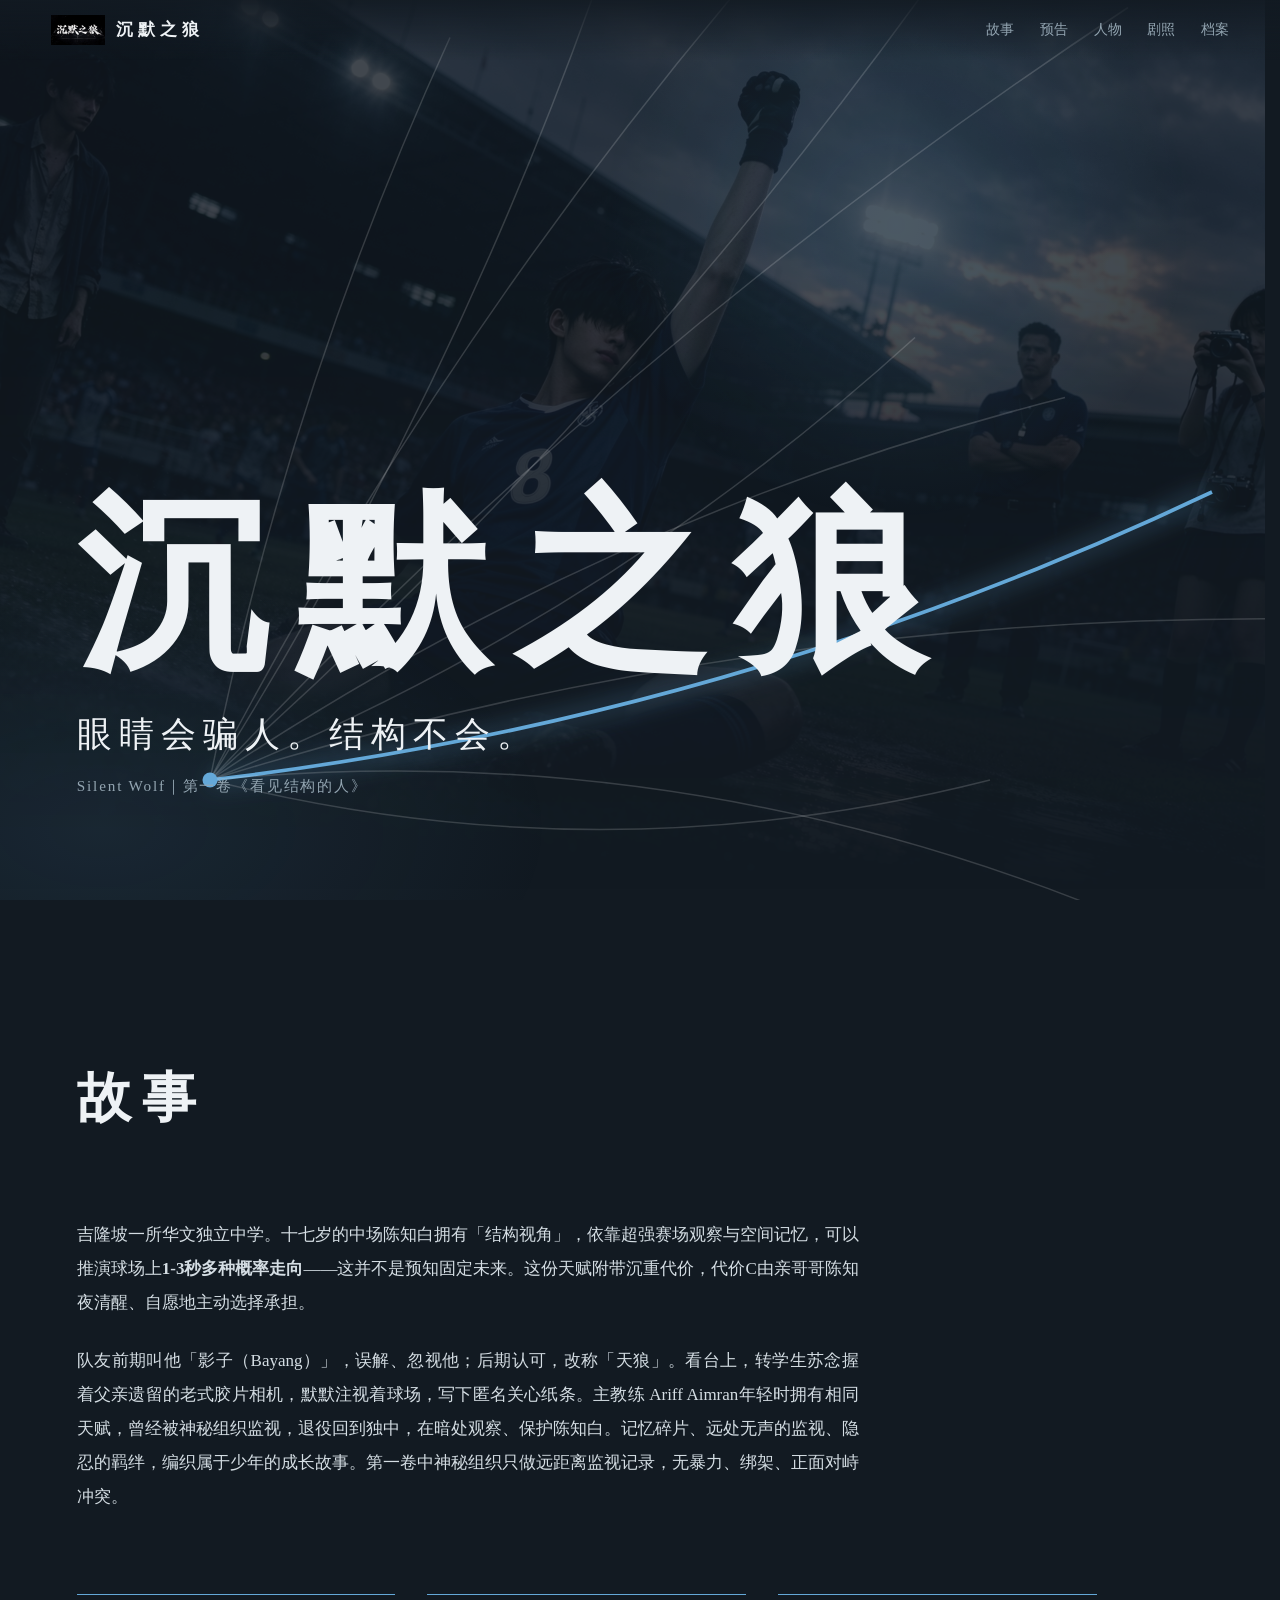
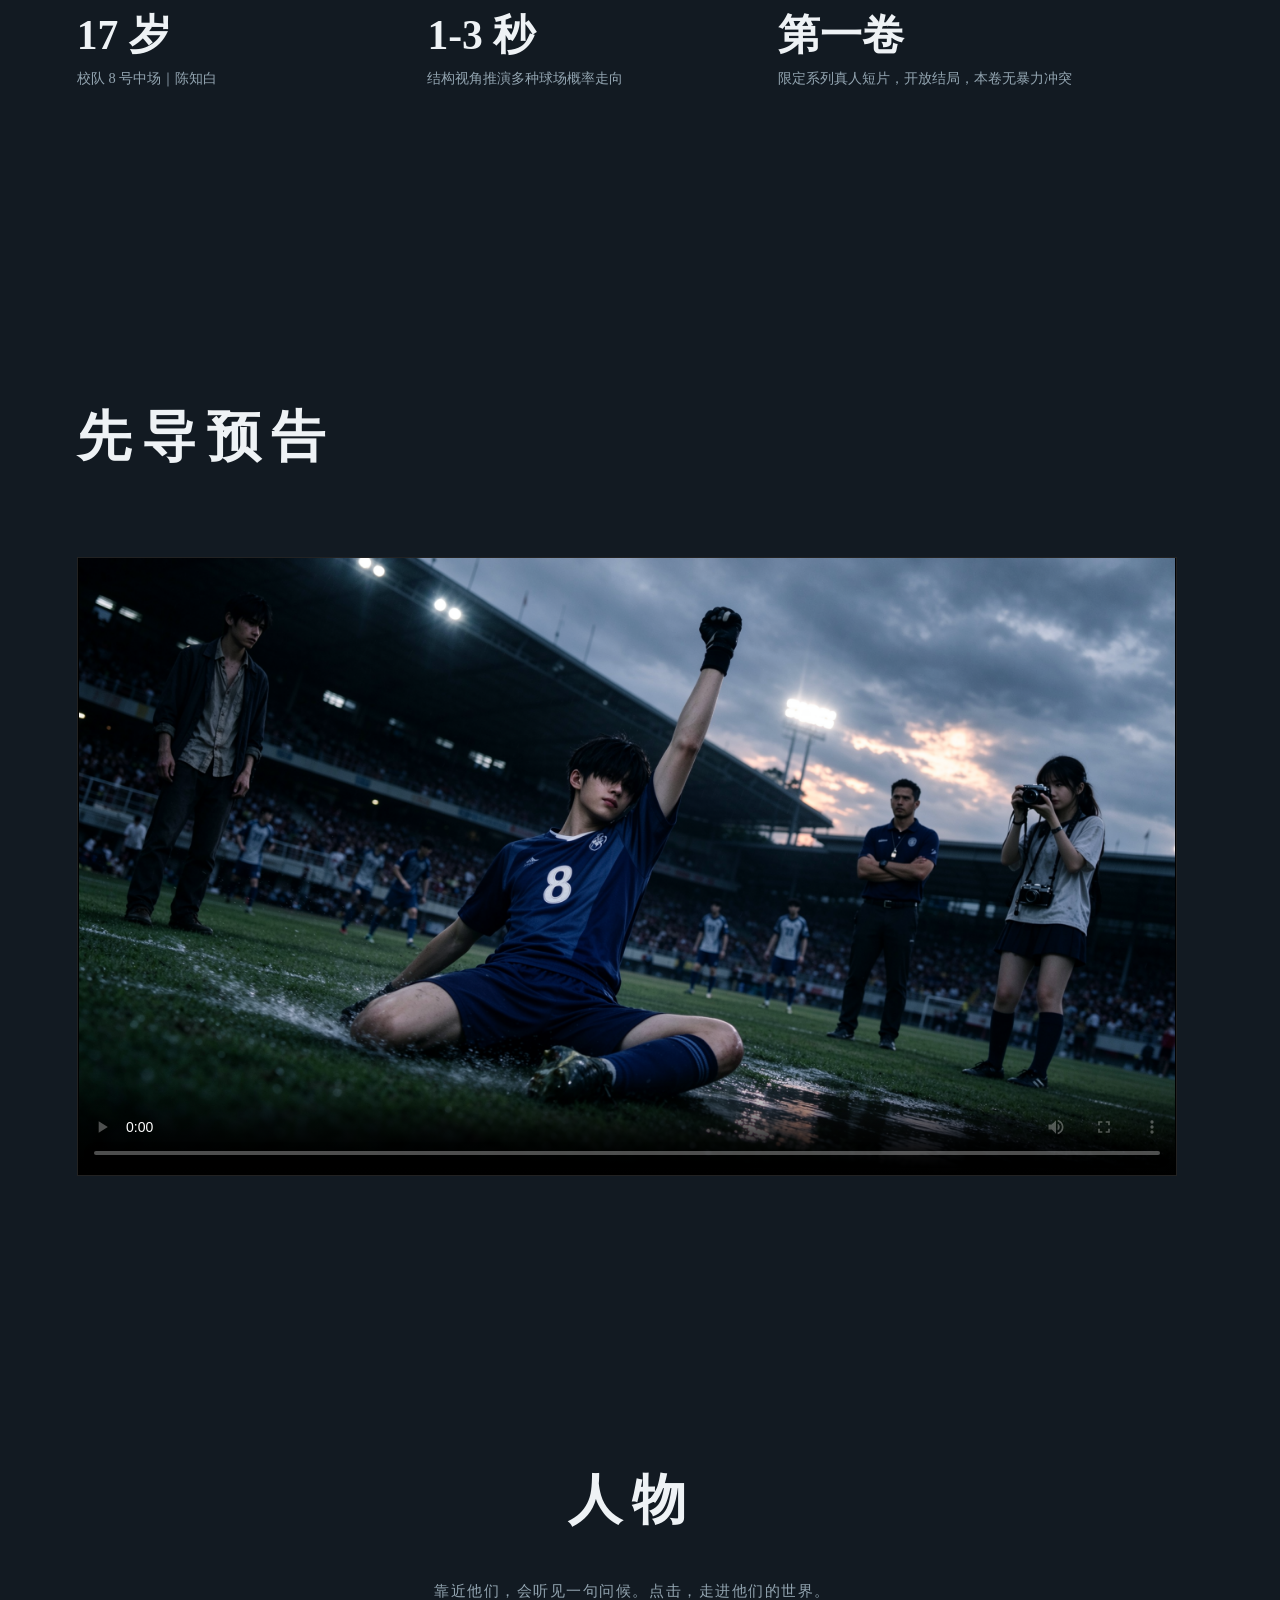
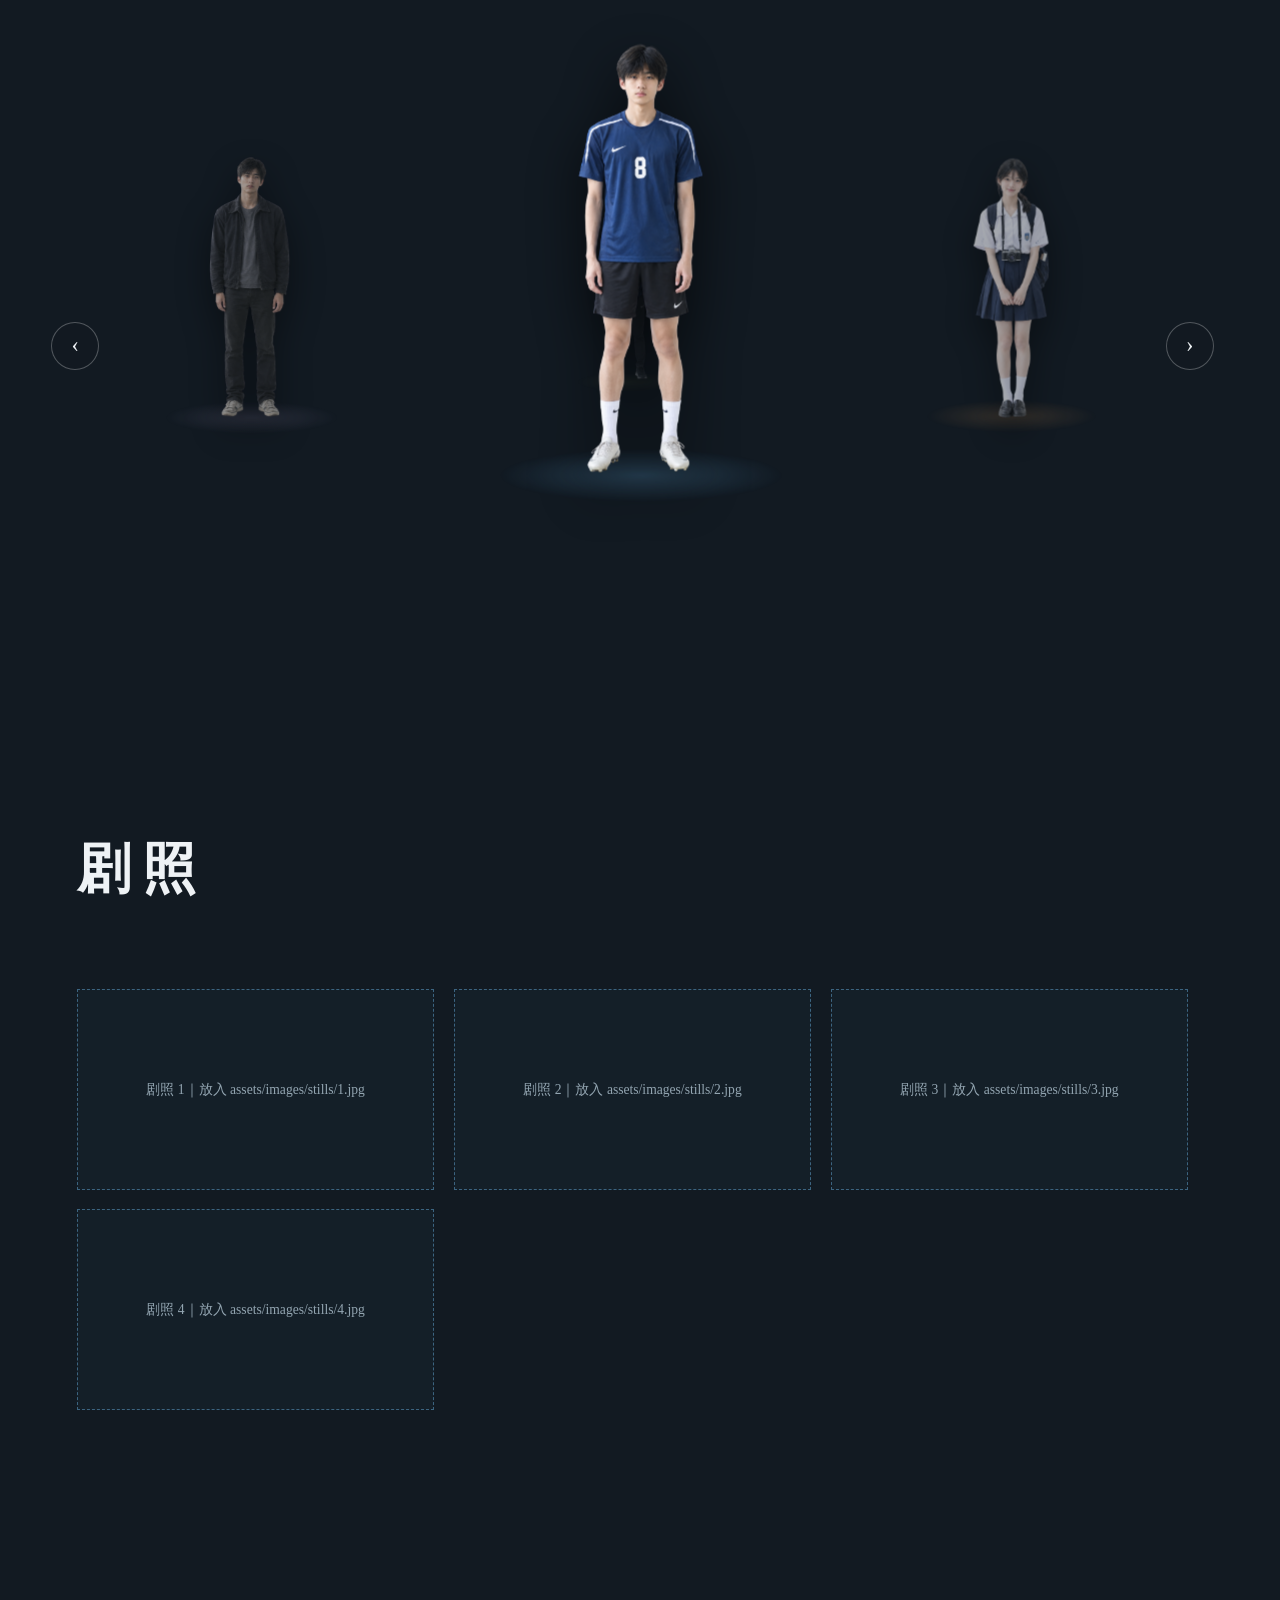
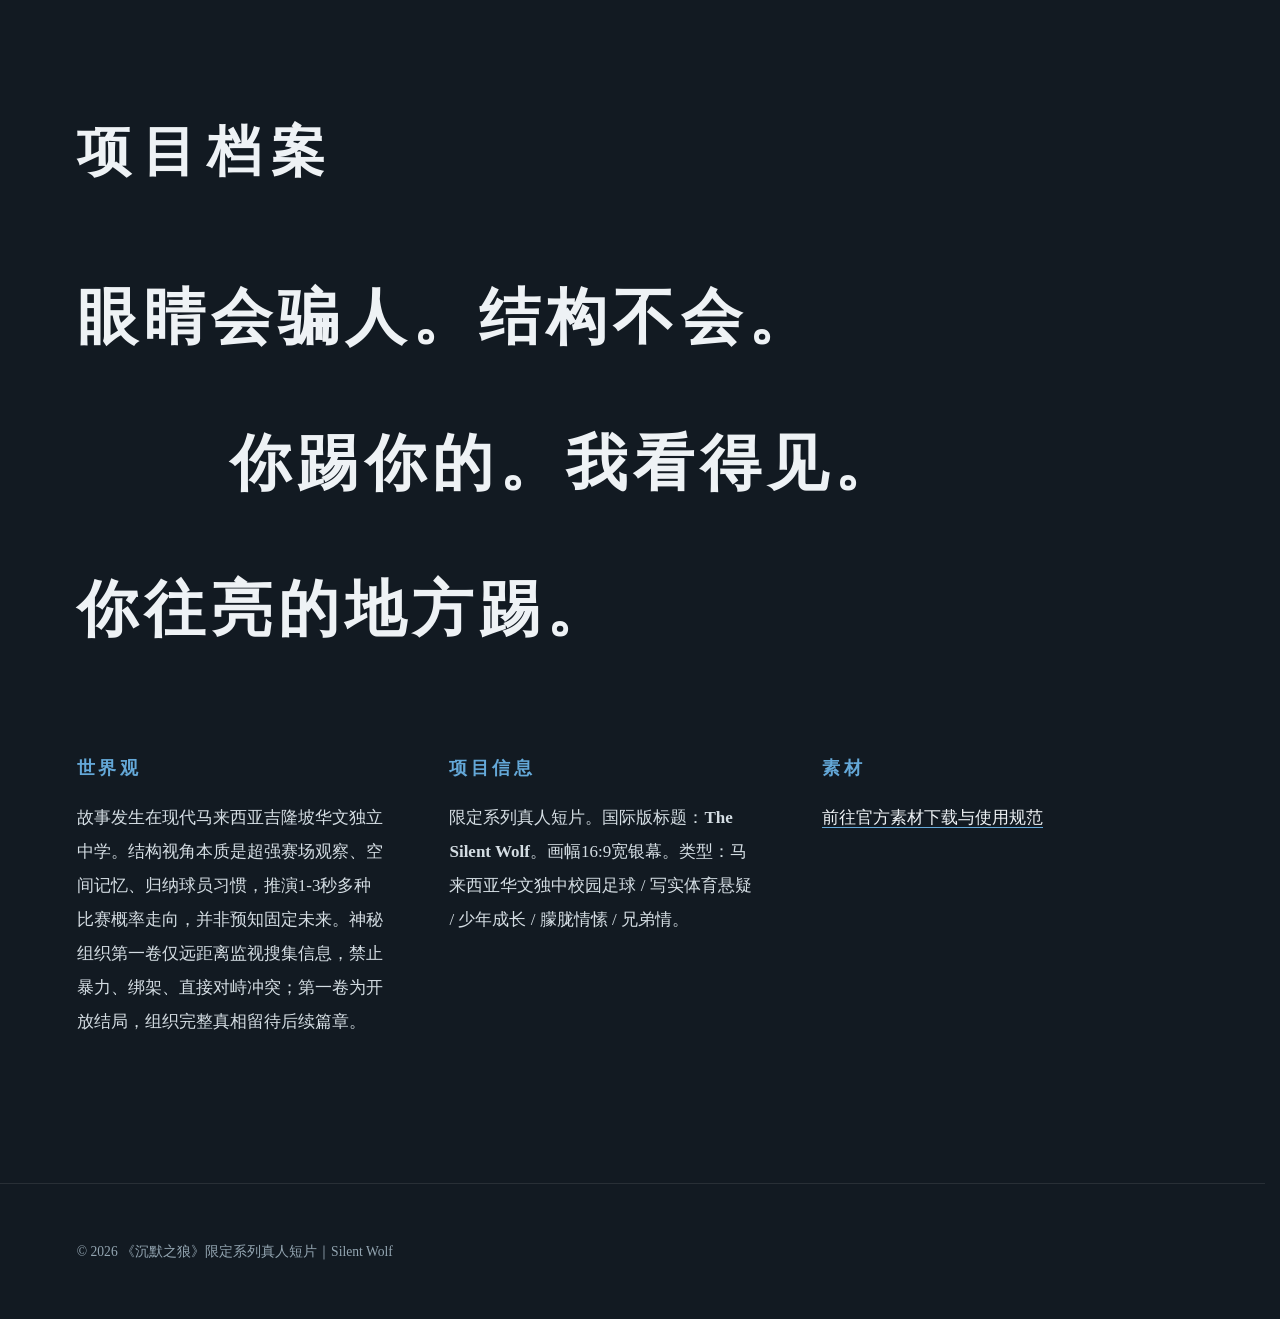
==== index.html @ fc001496 "feat: 全站文案对齐《沉默之狼》V6.3最终定稿总档案 - 修正硬错误：推演时间 13秒 → 1‑3秒概率推演，并非预知未来 - 全部角色描述、身高年龄、性格背景严格匹配档案 - 替换全部网页自创" ====
<!DOCTYPE html>
<html lang="zh-CN">
<head>
    <meta charset="UTF-8">
    <meta name="viewport" content="width=device-width,initial-scale=1">
    <title>沉默之狼 | Silent Wolf</title>
    <meta name="theme-color" content="#121a22">
    <link rel="icon" type="image/png" href="assets/images/favicon.png">
    <meta property="og:site_name" content="沉默之狼 Silent Wolf">
    <meta property="og:locale" content="zh_CN">
    <meta property="og:type" content="website">
    <meta property="og:title" content="沉默之狼｜看见结构的人 · 少年足球悬疑短片">
    <meta property="og:description" content="沉默之狼｜马来西亚华文独中少年足球悬疑短片。天赋伴随代价，在球场的表象之下窥见真实。眼睛会骗人。结构不会。第一卷《看见结构的人》。">
    <meta property="og:image" content="https://cyberJason1.github.io/silent-wolf-site-v2/assets/images/poster.png">
    <meta property="og:image:width" content="1200">
    <meta property="og:image:height" content="630">
    <meta name="twitter:card" content="summary_large_image">
    <meta name="twitter:image" content="https://cyberJason1.github.io/silent-wolf-site-v2/assets/images/poster.png">
    <meta name="description" content="沉默之狼｜马来西亚华文独中校园足球写实悬疑少年成长故事。眼睛会骗人。结构不会。限定系列真人短片，第一卷《看见结构的人》">
    <style>
        @property --t{syntax:'<color>';inherits:true;initial-value:#64a8d8}
        :root{
            --bg:#121a22;
            --tx:#eef2f5;
            --mu:#93a5b1;
            --nav:60px;
            --mx:50%;
            --my:50%;
        }
        *{box-sizing:border-box;margin:0;padding:0}
        html{scroll-behavior:smooth;scroll-padding-top:var(--nav);scrollbar-gutter:stable}
        [data-t=base]{--c:#64a8d8}[data-t=bai]{--c:#64a8d8}[data-t=nian]{--c:#e3a15f}[data-t=ariff]{--c:#a9b36a}[data-t=ye]{--c:#a79bc4}
        body{--t:#64a8d8;background:var(--bg);color:var(--tx);font:17px/2 "Noto Serif SC","Source Han Serif SC","Songti SC",STSong,SimSun,serif;transition:--t 1.2s;overflow-x:hidden}
        body[data-t]{--t:var(--c)}
        .wash{position:fixed;inset:0;z-index:-1;pointer-events:none;background:radial-gradient(circle 420px at var(--gx,70%) var(--gy,25%),color-mix(in srgb,var(--t) 16%,transparent),transparent 70%),radial-gradient(50% 40% at 8% 92%,color-mix(in srgb,var(--t) 10%,transparent),transparent 70%)}
        button{font:inherit}
        a:focus-visible,button:focus-visible,video:focus-visible{outline:2px solid var(--t);outline-offset:3px}
        #bar{position:fixed;top:0;left:0;height:2px;width:100%;background:var(--t);transform-origin:0 50%;transform:scaleX(0);z-index:60}
        header{position:fixed;inset:0 0 auto 0;height:var(--nav);z-index:50;display:flex;align-items:center;justify-content:space-between;gap:1rem;padding:0 4vw;background:linear-gradient(#121a22e6,#121a2200)}
        .brand{display:flex;align-items:center;gap:.7rem;color:var(--tx);text-decoration:none;letter-spacing:.3em;font-weight:700;white-space:nowrap}
        .brand img{height:30px;width:auto}
        nav{display:flex;gap:1.6rem;overflow-x:auto;scrollbar-width:none}
        nav a{color:var(--mu);text-decoration:none;font-size:.9rem;white-space:nowrap;border-bottom:1px solid transparent;transition:color .3s}
        nav a.on{color:var(--tx);border-color:var(--t)}
        .hero{min-height:100vh;min-height:100svh;position:relative;display:flex;flex-direction:column;justify-content:flex-end;padding:0 6vw 11vh;overflow:hidden}
        .hero::before{content:"";position:absolute;inset:0;background:url(assets/images/poster.png) center/cover;opacity:.2;-webkit-mask:linear-gradient(#000 30%,transparent);mask:linear-gradient(#000 30%,transparent)}
        .hero svg{position:absolute;inset:0;width:100%;height:100%}
        .hero circle{fill:var(--t)}
        .br{fill:none;stroke:#fff;stroke-opacity:.16;stroke-width:1;stroke-dasharray:1400;stroke-dashoffset:1400;animation:draw 2.4s cubic-bezier(.3,.6,.2,1) forwards}
        .br.hi{stroke:var(--t);stroke-opacity:1;stroke-width:2.4;animation-delay:2.2s;animation-duration:1.6s;filter:drop-shadow(0 0 8px var(--t))}
        @keyframes draw{to{stroke-dashoffset:0}}
        .hero h1{position:relative;font-size:clamp(4.5rem,17vw,12rem);line-height:1.05;letter-spacing:.14em;font-weight:900}
        .hero .slogan{position:relative;font-size:clamp(1.3rem,3vw,2.2rem);letter-spacing:.2em;margin-top:.4em}
        .hero .sub{position:relative;color:var(--mu);font-size:.95rem;letter-spacing:.12em}
        .sec{padding:16vh 6vw}
        .w{max-width:46em}
        h2.t{font-size:clamp(2rem,5vw,3.4rem);letter-spacing:.2em;font-weight:900;margin-bottom:1.2em}
        .story p{color:#d4dde3;text-align:justify}
        .facts{display:grid;grid-template-columns:repeat(auto-fit,minmax(200px,1fr));gap:2rem;margin-top:5rem;max-width:60em}
        .facts div{border-top:1px solid var(--t);padding-top:1rem;transition:border-color 1.2s}
        .facts b{display:block;font-size:2.6rem;line-height:1.2;font-weight:900}
        .facts span{color:var(--mu);font-size:.9rem}
        .vid{aspect-ratio:16/9;max-width:1100px;background:#000;border:1px solid #ffffff22}
        .vid video{width:100%;height:100%;display:block}
        .stage{padding:14vh 0 10vh;text-align:center;position:relative;overflow:hidden}
        .stage h2.t{margin-bottom:.4em}
        .tip{color:var(--mu);font-size:.95rem;letter-spacing:.1em}
        .rw{position:relative;margin:6.5rem auto 0;max-width:100vw}
        .ring{position:relative;height:470px;perspective:1500px;max-width:100vw}
        .c3{--w:clamp(170px,20vw,260px);position:absolute;left:50%;top:0;width:var(--w);margin-left:calc(var(--w)/-2);transition:filter .4s}
        .ring.hov .c3:not(.hv){filter:brightness(.5) blur(1.5px)}
        .in{display:block;width:100%;background:none;border:0;color:inherit;cursor:pointer;text-align:center;transform:perspective(700px) translateY(var(--y,0px)) rotateX(var(--rx,0deg)) rotateY(var(--ry,0deg)) scale(var(--s,1));transition:transform .35s}
        .c3.hv .in{--s:1.2;--y:-12px}
        .mw{position:relative;display:block;aspect-ratio:3/4;animation:bob 5s ease-in-out infinite}
        .c3:nth-child(even) .mw{animation-delay:-2.5s}
        .c3.hv .mw{animation-play-state:paused}
        @keyframes bob{50%{transform:translateY(-8px)}}
        .mw::after{content:"";position:absolute;left:8%;right:8%;bottom:-3%;height:12%;border-radius:50%;background:radial-gradient(closest-side,color-mix(in srgb,var(--c) 55%,transparent),transparent);opacity:.5;transition:opacity .4s}
        .c3.hv .mw::after{opacity:1}
        .mdl{position:relative;z-index:1;width:100%;height:100%;object-fit:contain;object-position:center bottom;display:block;filter:drop-shadow(0 16px 22px #000a);transition:filter .4s}
        .c3.hv .mdl{filter:drop-shadow(0 0 22px color-mix(in srgb,var(--c) 70%,transparent)) drop-shadow(0 16px 22px #000a)}
        .cn{display:block;margin-top:1.1rem;letter-spacing:.2em;font-weight:700;opacity:0;transition:opacity .3s}
        .c3.hv .cn,.c3.noimg .cn{opacity:1}
        .c3.noimg .mw{background:linear-gradient(160deg,color-mix(in srgb,var(--c) 30%,#121a22),#121a22 80%)}
        .c3.noimg .mw::before{content:attr(data-g);position:absolute;inset:0;display:grid;place-items:center;font-size:7rem;font-weight:900;color:var(--c);opacity:.4}
        .bub{position:absolute;left:50%;bottom:100%;transform:translate(-50%,6px);margin-bottom:38px;background:#eef2f5;color:#1a232b;padding:.5rem .9rem;border-radius:12px;font-size:.9rem;line-height:1.5;white-space:nowrap;opacity:0;transition:.25s;pointer-events:none}
        .bub::after{content:"";position:absolute;left:50%;top:100%;margin-left:-6px;border:6px solid transparent;border-top-color:#eef2f5}
        .c3.hv .bub{opacity:1;transform:translate(-50%,0)}
        .arr{position:absolute;top:50%;margin-top:-24px;width:48px;height:48px;border-radius:50%;border:1px solid #ffffff44;background:#121a22aa;color:var(--tx);font-size:1.4rem;cursor:pointer;z-index:999}
        .arr.l{left:4vw}.arr.r{right:4vw}
        .fig{position:relative;aspect-ratio:3/4;width:100%;max-width:430px;max-height:78vh;justify-self:center;margin:0 auto}
        .ph{position:absolute;inset:0;overflow:hidden;display:block;background:linear-gradient(160deg,color-mix(in srgb,var(--c) 30%,#121a22),#121a22 80%)}
        .ph img{width:100%;height:100%;object-fit:contain;object-position:center bottom;display:block}
        .ph.noimg::after{content:attr(data-g);position:absolute;inset:0;display:grid;place-items:center;font-size:8rem;font-weight:900;color:var(--c);opacity:.4}
        .fig[data-s=grid] .ph{background-image:repeating-linear-gradient(90deg,color-mix(in srgb,var(--c) 22%,transparent) 0 1px,transparent 1px 44px),repeating-linear-gradient(0deg,color-mix(in srgb,var(--c) 22%,transparent) 0 1px,transparent 1px 44px),linear-gradient(160deg,color-mix(in srgb,var(--c) 30%,#121a22),#121a22 80%)}
        .fig[data-s=grid]::before{content:"";position:absolute;left:-8%;bottom:14%;width:120%;height:2px;background:var(--c);transform:rotate(-24deg);transform-origin:left;box-shadow:0 0 12px var(--c);z-index:2}
        .fig[data-s=film]{background:#f1ebe0;transform:rotate(-2.2deg);box-shadow:0 24px 60px #0009}
        .fig[data-s=film] .ph{inset:10px 10px 44px}
        .fig[data-s=line]{outline:1px solid var(--c);outline-offset:10px}
        .fig[data-s=quiet]{border-right:3px solid var(--c)}
        .fig[data-s=quiet] .ph{filter:saturate(.35)}
        .card{position:relative;max-width:25em;margin-top:2.2rem;padding:1.4rem 1.7rem;font-size:1.2rem;line-height:1.85;letter-spacing:.06em;transition:transform .8s,box-shadow .8s}
        .card cite{display:block;margin-top:.8em;font-size:.85rem;font-style:normal;text-align:right;letter-spacing:.1em;opacity:.8}
        .note{background:#f1ebe0;color:#3a3228;transform:rotate(1.2deg);box-shadow:0 12px 30px #0007;font-style:italic}
        .note::before{content:"";position:absolute;top:-12px;left:50%;width:84px;height:24px;margin-left:-42px;background:#e3a15f66;transform:rotate(-3deg)}
        .c-bai{font-size:1.35rem;background:repeating-linear-gradient(90deg,color-mix(in srgb,var(--c) 10%,transparent) 0 1px,transparent 1px 28px),color-mix(in srgb,var(--c) 7%,#121a22);border:1px solid color-mix(in srgb,var(--c) 40%,transparent)}
        .c-bai::before{content:"";position:absolute;top:-1px;left:-1px;width:46%;height:2px;background:var(--c);box-shadow:0 0 10px var(--c)}
        .c-bai::after{content:"";position:absolute;top:-4px;left:-4px;width:7px;height:7px;border-radius:50%;background:var(--c)}
        .c-ariff{padding-top:2.5rem;margin-left:7px;background:#19221a;border:1px solid var(--c);outline:1px solid color-mix(in srgb,var(--c) 45%,transparent);outline-offset:6px}
        .c-ariff::before{content:"「";position:absolute;top:.3rem;left:.6rem;font-size:2.2rem;line-height:1;color:var(--c)}
        .c-ye{padding:1.8rem .4rem;font-size:1.45rem;font-weight:300;color:#e6e1f0;border-top:1px solid var(--c);border-bottom:1px solid var(--c);box-shadow:0 30px 60px -40px var(--c)}
        #wel{position:fixed;inset:0;z-index:110;display:grid;place-items:center;padding:6vw;text-align:center;cursor:pointer;background:radial-gradient(circle at 50% 50%,color-mix(in srgb,var(--c) 25%,#0b1117),#0b1117 75%);opacity:0;visibility:hidden;transition:opacity .6s,visibility .6s}
        #wel.on{opacity:1;visibility:visible}
        #wt{font-size:clamp(1.5rem,4vw,2.6rem);letter-spacing:.14em;line-height:1.8;min-height:2em}
        #wt::after{content:"";display:inline-block;width:2px;height:1em;background:var(--c);margin-left:6px;vertical-align:middle;animation:bl 1s steps(1) infinite}
        @keyframes bl{50%{opacity:0}}
        #prof{position:fixed;inset:0;z-index:100;overflow:auto;background:color-mix(in srgb,var(--c) 14%,#0b1117);opacity:0;visibility:hidden;transition:opacity .7s,visibility .7s}
        #prof.on{opacity:1;visibility:visible}
        #prof::after{content:"";position:fixed;inset:0;pointer-events:none;opacity:0;transition:opacity .9s;background:radial-gradient(circle at 50% 60%,color-mix(in srgb,var(--c) 38%,transparent),transparent 65%)}
        #prof.hl::after{opacity:1}
        #prof.hl .c-ye{transform:scale(1.07);box-shadow:0 30px 80px -30px var(--c)}
        #cls{position:fixed;top:14px;right:4vw;z-index:5;width:44px;height:44px;border-radius:50%;border:1px solid #ffffff44;background:#0b1117aa;color:var(--tx);font-size:1.5rem;cursor:pointer}
        .pw{position:relative;z-index:1;min-height:100vh;min-height:100svh;display:grid;grid-template-columns:minmax(0,5fr) minmax(0,6fr);gap:6vw;align-items:center;padding:12vh 6vw 6vh;max-width:1200px;margin:auto}
        .pw .fig{max-width:400px}
        .pw h2{font-size:clamp(3rem,8vw,6rem);line-height:1.1;letter-spacing:.08em;font-weight:900}
        .role{color:var(--c);letter-spacing:.2em;font-size:.95rem;margin:.4em 0 1.6em}
        .pw p.d{max-width:30em;color:#d4dde3}
        .hint{margin-top:2rem;color:var(--c);font-size:.9rem;letter-spacing:.12em}
        .stw{position:relative;z-index:1;padding:0 6vw 14vh;max-width:1200px;margin:auto}
        .st{position:relative;aspect-ratio:16/9;background:color-mix(in srgb,var(--t) 6%,#0f161d);border:1px dashed color-mix(in srgb,var(--t) 50%,transparent);overflow:hidden;display:grid;place-items:center;text-align:center;color:var(--mu);font-size:.85rem;padding:1rem}
        .st img{position:absolute;inset:0;width:100%;height:100%;object-fit:cover}
        .st.e::after{content:attr(data-p)}
        #xs{position:fixed;inset:0;width:100%;height:100%;pointer-events:none;display:none}
        #prof[data-t=bai] #xs{display:block}
        #xs line{stroke:#fff;stroke-opacity:.16}#xs line.hi{stroke:var(--c);stroke-opacity:1;stroke-width:2;filter:drop-shadow(0 0 6px var(--c))}
        #lens{position:fixed;inset:0;pointer-events:none;display:none;z-index:2;background:radial-gradient(circle 170px at var(--mx,50%) var(--my,50%),transparent 158px,#e3a15fcc 160px,transparent 163px),radial-gradient(circle 190px at var(--mx,50%) var(--my,50%),transparent 35%,#000a 100%)}
        #prof[data-t=nian] #lens{display:block}
        #fx{position:fixed;inset:0;pointer-events:none;z-index:3;overflow:hidden}
        .fl{position:absolute;inset:0;background:#fff;animation:fl .5s forwards}@keyframes fl{from{opacity:.85}to{opacity:0}}
        .rp{position:absolute;width:20px;height:20px;margin:-10px;border:2px solid var(--c);border-radius:50%;animation:rp 1.3s ease-out forwards}
        @keyframes rp{to{transform:scale(7);opacity:0}}
        .rt{position:absolute;color:var(--c);letter-spacing:.1em;animation:rt 1.6s forwards}@keyframes rt{to{opacity:0;transform:translateY(-26px)}}
        #hold{display:none;position:fixed;left:50%;bottom:6vh;width:84px;height:84px;margin-left:-42px;border-radius:50%;border:1px solid var(--c);background:transparent;color:var(--tx);cursor:pointer;z-index:4;transition:.6s;font-size:.85rem;touch-action:none;user-select:none;-webkit-user-select:none;-webkit-touch-callout:none}
        #prof[data-t=ye] #hold{display:block}
        #prof.hl #hold{background:color-mix(in srgb,var(--c) 40%,transparent);transform:scale(1.35);box-shadow:0 0 60px var(--c)}
        .q{font-size:clamp(1.8rem,5.2vw,3.8rem);line-height:1.5;letter-spacing:.1em;font-weight:700;margin-bottom:.9em}
        .q:nth-of-type(2){margin-left:12vw}
        .arch{display:grid;grid-template-columns:repeat(auto-fit,minmax(280px,1fr));gap:4rem;max-width:62em;margin-top:6rem}
        .arch h3{font-size:1.1rem;letter-spacing:.2em;margin-bottom:.8em;color:var(--t)}
        .arch p{color:#d4dde3}
        .arch a{color:var(--tx);border-bottom:1px solid var(--t);text-decoration:none}
        footer{padding:6vh 6vw;color:var(--mu);font-size:.85rem;border-top:1px solid #ffffff18}
        @media(max-width:820px){.pw{grid-template-columns:1fr;gap:3rem;padding-top:10vh}.q:nth-of-type(2){margin-left:0}.brand{letter-spacing:.15em}.hero{padding-bottom:9vh}.ring{height:340px}}
        @media(prefers-reduced-motion:reduce){*{animation:none!important;transition:none!important;scroll-behavior:auto!important}.br{stroke-dashoffset:0}}
    </style>
</head>
<body data-t="base">
<div class="wash"></div><div id="bar"></div>
<header>
    <a class="brand" href="#top"><img src="assets/images/logo.png" alt="" onerror="this.remove()">沉默之狼</a>
    <nav><a href="#story" data-n="story">故事</a><a href="#trailer" data-n="trailer">预告</a><a href="#cast" data-n="cast">人物</a><a href="#stills" data-n="stills">剧照</a><a href="#archive" data-n="archive">档案</a></nav>
</header>

<main>
    <section class="hero" id="top" data-t="base" data-n="top">
        <svg viewBox="0 0 1000 600" preserveAspectRatio="xMinYMax slice" aria-hidden="true"><g id="br"></g><circle cx="140" cy="520" r="5"/></svg>
        <h1>沉默之狼</h1>
        <p class="slogan">眼睛会骗人。结构不会。</p>
        <p class="sub">Silent Wolf｜第一卷《看见结构的人》</p>
    </section>

    <section class="sec story" id="story" data-t="base" data-n="story">
        <div class="w">
            <h2 class="t">故事</h2>
            <p>吉隆坡一所华文独立中学。十七岁的中场陈知白拥有「结构视角」，依靠超强赛场观察与空间记忆，可以推演球场上<strong>1‑3秒多种概率走向</strong>——这并不是预知固定未来。这份天赋附带沉重代价，代价C由亲哥哥陈知夜清醒、自愿地主动选择承担。</p>
            <p style="margin-top:1.4em">队友前期叫他「影子（Bayang）」，误解、忽视他；后期认可，改称「天狼」。看台上，转学生苏念握着父亲遗留的老式胶片相机，默默注视着球场，写下匿名关心纸条。主教练 Ariff Aimran年轻时拥有相同天赋，曾经被神秘组织监视，退役回到独中，在暗处观察、保护陈知白。记忆碎片、远处无声的监视、隐忍的羁绊，编织属于少年的成长故事。第一卷中神秘组织只做远距离监视记录，无暴力、绑架、正面对峙冲突。</p>
        </div>
        <div class="facts">
            <div><b>17 岁</b><span>校队 8 号中场｜陈知白</span></div>
            <div><b>1‑3 秒</b><span>结构视角推演多种球场概率走向</span></div>
            <div><b>第一卷</b><span>限定系列真人短片，开放结局，本卷无暴力冲突</span></div>
        </div>
    </section>

    <section class="sec" id="trailer" data-t="base" data-n="trailer">
        <h2 class="t">先导预告</h2>
        <div class="vid">
            <video controls playsinline preload="metadata" poster="assets/images/poster.png"><source src="assets/videos/trailer.mp4" type="video/mp4">您的浏览器不支持视频播放，请下载预告观看。</video>
        </div>
    </section>

    <section class="stage" id="cast" data-t="base" data-n="cast">
        <h2 class="t">人物</h2>
        <p class="tip">靠近他们，会听见一句问候。点击，走进他们的世界。</p>
        <div class="rw">
            <div class="ring" id="ring"></div>
            <button class="arr l" id="pv" aria-label="上一位">‹</button><button class="arr r" id="nx" aria-label="下一位">›</button>
        </div>
    </section>

    <section class="sec" id="stills" data-t="base" data-n="stills">
        <h2 class="t">剧照</h2>
        <div class="sg" style="display:grid;grid-template-columns:repeat(auto-fit,minmax(300px,1fr));gap:1.2rem">
            <figure class="st" data-p="剧照 1｜放入 assets/images/stills/1.jpg"><img src="assets/images/stills/1.jpg" alt="剧照 1" onerror="this.parentNode.classList.add('e');this.remove()"></figure>
            <figure class="st" data-p="剧照 2｜放入 assets/images/stills/2.jpg"><img src="assets/images/stills/2.jpg" alt="剧照 2" onerror="this.parentNode.classList.add('e');this.remove()"></figure>
            <figure class="st" data-p="剧照 3｜放入 assets/images/stills/3.jpg"><img src="assets/images/stills/3.jpg" alt="剧照 3" onerror="this.parentNode.classList.add('e');this.remove()"></figure>
            <figure class="st" data-p="剧照 4｜放入 assets/images/stills/4.jpg"><img src="assets/images/stills/4.jpg" alt="剧照 4" onerror="this.parentNode.classList.add('e');this.remove()"></figure>
        </div>
    </section>

    <section class="sec" id="archive" data-t="base" data-n="archive">
        <h2 class="t">项目档案</h2>
        <blockquote class="q">眼睛会骗人。结构不会。</blockquote>
        <blockquote class="q">你踢你的。我看得见。</blockquote>
        <blockquote class="q">你往亮的地方踢。</blockquote>
        <div class="arch">
            <div>
                <h3>世界观</h3>
                <p>故事发生在现代马来西亚吉隆坡华文独立中学。结构视角本质是超强赛场观察、空间记忆、归纳球员习惯，推演1‑3秒多种比赛概率走向，并非预知固定未来。神秘组织第一卷仅远距离监视搜集信息，禁止暴力、绑架、直接对峙冲突；第一卷为开放结局，组织完整真相留待后续篇章。</p>
            </div>
            <div>
                <h3>项目信息</h3>
                <p>限定系列真人短片。国际版标题：<strong>The Silent Wolf</strong>。画幅16:9宽银幕。类型：马来西亚华文独中校园足球 / 写实体育悬疑 / 少年成长 / 朦胧情愫 / 兄弟情。</p>
            </div>
            <div>
                <h3>素材</h3>
                <p><a href="download.html">前往官方素材下载与使用规范</a></p>
            </div>
        </div>
    </section>
</main>

<footer>© 2026 《沉默之狼》限定系列真人短片｜Silent Wolf</footer>

<div id="wel" aria-live="polite"><p id="wt"></p></div>
<div id="prof" role="dialog" aria-modal="true" aria-label="角色简介" data-t="bai">
    <svg id="xs"></svg><div id="lens"></div><div id="fx"></div>
    <button id="cls" aria-label="关闭">×</button>
    <div class="pw">
        <div class="fig" id="pf"><div class="ph" id="pph"></div></div>
        <div><h2 id="pn"></h2><div class="role" id="pr"></div><p class="d" id="pp"></p><blockquote class="card" id="pq"></blockquote><p class="hint" id="pt"></p></div>
    </div>
    <div class="stw"><figure class="st" id="ps"></figure></div>
    <button id="hold">按住</button>
</div>

<script>
    (()=>{
        const $=s=>document.querySelector(s),$$=s=>[...document.querySelectorAll(s)],rm=matchMedia('(prefers-reduced-motion:reduce)').matches;
        const D=[
            {
                k:'bai',
                n:'陈知白',
                g:'白',
                img:'assets/images/cast/chenzhibai.png',
                s:'grid',
                cc:'c-bai',
                r:'十七岁，校队 8 号中场。前期外号「影子」，后期外号「天狼」',
                p:'马来西亚华裔，17岁，168cm，52kg，身形单薄瘦小。黑色短发发丝微遮右眼，该特征为本人专属。拥有结构视角，推演球场1‑3秒多种概率走向，并非预知未来。能力带来双重代价：记忆碎片化遗忘日常琐事、情感记忆钝化。口头禅：嗯。高频短句：不知道。没必要。',
                q:'眼睛会骗人。结构不会。<cite>——陈知白</cite>',
                w:'嗯。',
                hl:['嗯。','不知道。','没必要。','那里。'],
                t:'移动鼠标：推演球场1‑3秒多种概率走向，众多可能性之中，只有一条会成为现实。'
            },
            {
                k:'nian',
                n:'苏念',
                g:'念',
                img:'assets/images/cast/sunian.png',
                s:'film',
                cc:'note',
                r:'十六岁转学生，校刊摄影、图书馆管理员。匿名场外观众',
                p:'马来西亚华裔，16岁，158cm，45kg，纤细。齐肩黑发低马尾发尾微卷，笑带梨涡，袖口常沾墨迹。脖子悬挂父亲遗留老式胶片相机；父亲是已经离世的摄影记者。性格外表活泼内心细腻坚韧，暗恋陈知白，纸条书写者；朦胧情愫，不甜宠。',
                q:'又没好好吃饭？球踢得那么好，饭也要好好吃。——你的场外观众<cite>——苏念</cite>',
                w:'你好。',
                hl:['你……记得吃饭吗？','你忘了没关系。我记。','不是给你的，是给书的。'],
                t:'移动鼠标：像透过取景框看人。点击一下，按下快门。'
            },
            {
                k:'ariff',
                n:'Ariff Aimran',
                g:'A',
                img:'assets/images/cast/ariff.png',
                s:'line',
                cc:'c-ariff',
                r:'四十六岁马来裔，主队主教练',
                p:'46岁，175cm，72kg，深棕日晒肤色，短发夹杂灰白发丝，眼神锐利克制。常穿深蓝色Polo短袖，胸前银色口哨，标志性姿态双臂交叉抱胸。年轻时拥有和陈知白相同结构视角，曾遭受神秘组织监视，伤病退役回到独中执教，暗中观察、测试、保护陈知白。',
                q:'看来……终于还是来了。<cite>——Ariff Aimran</cite>',
                w:'坐吧。',
                hl:['一次算运气，两次算巧合。十五次，就不能再拿运气解释了。','别让他们知道。他们已经来了。'],
                t:'点击任意位置，落下一个守护的圈。'
            },
            {
                k:'ye',
                n:'陈知夜',
                g:'夜',
                img:'assets/images/cast/chenzhiye.png',
                s:'quiet',
                cc:'c-ye',
                r:'陈知白亲哥哥，二十岁。主动承担天赋代价，第七章正式登场',
                p:'马来西亚华裔，20岁，175cm，62kg，比陈知白大3岁。偏瘦青年，骨架比弟弟宽厚。面部骨骼眉骨和弟弟相像；黑色短发，头发完全不遮挡眼睛，严禁复制陈知白遮右眼特征；眼下淡淡的疲惫黑眼圈，神情温柔隐忍带着倦意。穿旧纯色衬衫、深色休闲外套，绝对不穿足球球衣、足球球鞋。清醒自愿选择转嫁承担天赋代价，拥有独立人格，拥有修表工作室，不是弟弟的悲情牺牲品，禁止刻意卖惨煽情。',
                q:'我不是替你。我选我自己要的。<cite>——陈知夜</cite>',
                w:'知白。',
                hl:['知白，你看见的，和别人不一样。','你踢你的。我看得见。','你往亮的地方踢。','你忘了没关系。我记得。'],
                t:'按住下方的圆，听他把话说完。'
            }
        ];
        D.forEach(d=>{if(d.cc!='note')d.q+='<cite>——'+d.n.split(' ')[0]+'</cite>'});
        const IMG=(src,g)=>`<img src="${src}" alt="" onerror="this.parentNode.classList.add('noimg');this.remove()">`;
        const gB=$('#br'),NS='http://www.w3.org/2000/svg';
        for(let i=0;i<11;i++){const a=(-72+i*8)*Math.PI/180,L=520+((i*137)%9)*35,k=(i%2?1:-1)*(30+i*4),ex=140+Math.cos(a)*L,ey=520+Math.sin(a)*L,cx=140+Math.cos(a)*L*.5-Math.sin(a)*k,cy=520+Math.sin(a)*L*.5+Math.cos(a)*k,p=document.createElementNS(NS,'path');p.setAttribute('d',`M140 520Q${cx|0} ${cy|0} ${ex|0} ${ey|0}`);p.setAttribute('class','br'+(i==7?' hi':''));if(i!=7)p.style.animationDelay=i*.1+'s';gB.appendChild(p)}
        const ring=$('#ring'),items=[],ls=[];let rot=0,sp=.18,boost=0,mx=.5,inS=false,hv=-1,R=340,vis=true,cur=-1,tm,ti,arm=-1,offs=[];
        D.forEach((d,i)=>{const e=document.createElement('div');e.className='c3';e.dataset.t=d.k;
            e.innerHTML=`<div class="bub"></div><button class="in" aria-label="走进${d.n}的世界"><span class="mw" data-g="${d.g}"><img class="mdl" src="${d.img}" alt="" onerror="this.closest('.c3').classList.add('noimg');this.remove()"></span><span class="cn">${d.n}</span></button>`;
            const b=e.querySelector('.in'),bub=e.querySelector('.bub');ls[i]=-1;let tt,t2,t3,pt='mouse';
            const say=s=>{clearInterval(tt);let n=0;bub.textContent='';tt=setInterval(()=>{bub.textContent=s.slice(0,++n);if(n>=s.length)clearInterval(tt)},rm?0:45)},
                pick=()=>{let j;do{j=Math.random()*d.hl.length|0}while(j==ls[i]&&d.hl.length>1);ls[i]=j;return d.hl[j]},
                on=()=>{if(hv==i)return;if(hv>=0)offs[hv]();hv=i;e.classList.add('hv');ring.classList.add('hov');say(pick());clearTimeout(t2);t2=setTimeout(()=>say(pick()),3200);document.body.dataset.t=d.k},
                off=()=>{if(hv!=i)return;hv=-1;clearTimeout(t2);clearInterval(tt);e.classList.remove('hv');ring.classList.remove('hov');b.style.removeProperty('--rx');b.style.removeProperty('--ry');document.body.dataset.t='base'};offs[i]=off;
            e.addEventListener('pointerenter',on);e.addEventListener('pointerleave',off);
            b.addEventListener('focus',on);b.addEventListener('blur',off);
            b.addEventListener('pointermove',ev=>{const r=b.getBoundingClientRect();b.style.setProperty('--ry',((ev.clientX-r.left)/r.width-.5)*22+'deg');b.style.setProperty('--rx',(.5-(ev.clientY-r.top)/r.height)*18+'deg')});
            b.addEventListener('pointerdown',ev=>{pt=ev.pointerType});
            b.addEventListener('click',ev=>{if(pt=='touch'&&ev.detail&&arm!=i){arm=i;on();clearTimeout(t3);t3=setTimeout(()=>{arm=-1;off()},4500);return}arm=-1;clearTimeout(t3);open(i)});ring.append(e);items.push(e)});
        const size=()=>{R=Math.min(380,innerWidth*.34)};size();addEventListener('resize',size);
        const place=()=>items.forEach((e,i)=>{const a=(i*90+rot)*Math.PI/180,x=Math.sin(a)*R,z=Math.cos(a)*R,dp=(z+R)/(2*R);e.style.transform=`translate3d(${x}px,0,${z}px) scale(${.62+.38*dp})`;e.style.opacity=.3+.7*dp;e.style.zIndex=Math.round(z+R);e.style.pointerEvents=dp>.55?'auto':'none'});
        const st=$('#cast');st.addEventListener('pointerenter',()=>inS=true);st.addEventListener('pointerleave',()=>inS=false);st.addEventListener('pointermove',e=>mx=e.clientX/innerWidth);
        new IntersectionObserver(es=>vis=es[es.length-1].isIntersecting).observe(st);
        (function f(){if(vis&&cur<0){if(!rm){const w=hv>=0?0:(inS?(mx-.5)*1.5+.18:.18);sp+=(w-sp)*.06;rot+=sp+boost;boost*=.93}place()}requestAnimationFrame(f)})();
        const kick=d=>rm?(rot+=d*90):(boost=d*5);$('#pv').onclick=()=>kick(-1);$('#nx').onclick=()=>kick(1);
        const wel=$('#wel'),wt=$('#wt'),prof=$('#prof'),xs=$('#xs'),fx=$('#fx'),NODES=[[.12,.2],[.3,.78],[.52,.12],[.7,.7],[.88,.3],[.62,.9],[.2,.5]];
        function go(){clearTimeout(tm);clearInterval(ti);const d=D[cur];if(!d)return;
            $('#pn').textContent=d.n;$('#pr').textContent=d.r;$('#pp').textContent=d.p;$('#pt').textContent=d.t;
            const q=$('#pq');q.className='card '+d.cc;q.innerHTML=d.q;
            $('#pf').dataset.s=d.s;$('#pph').className='ph';$('#pph').dataset.g=d.g;$('#pph').innerHTML=IMG(d.img);
            const s=$('#ps');s.className='st';s.dataset.p='角色剧照｜放入 assets/images/stills/'+d.k+'.jpg';s.innerHTML=`<img src="assets/images/stills/${d.k}.jpg" alt="${d.n}剧照" onerror="this.parentNode.classList.add('e');this.remove()">`;
            prof.dataset.t=d.k;xs.innerHTML=d.k=='bai'?NODES.map(()=>'<line/>').join(''):'';if(d.k=='bai')lines(innerWidth/2,innerHeight/2);$('#hold').textContent='按住';
            prof.scrollTop=0;prof.classList.add('on');wel.classList.remove('on');setTimeout(()=>$('#cls').focus(),300)}
        function open(i){cur=i;const d=D[i];wel.dataset.t=d.k;wt.textContent='';wel.classList.add('on');document.body.style.overflow='hidden';$$('header,main,footer').forEach(x=>x.setAttribute('inert',''));let n=0;clearInterval(ti);ti=setInterval(()=>{wt.textContent=d.w.slice(0,++n);if(n>=d.w.length)clearInterval(ti)},rm?0:70);tm=setTimeout(go,rm?400:d.w.length*70+900)}
        function close(){clearTimeout(tm);clearInterval(ti);prof.classList.remove('on','hl');wel.classList.remove('on');document.body.style.overflow='';$$('header,main,footer').forEach(x=>x.removeAttribute('inert'));cur=-1}
        wel.onclick=go;$('#cls').onclick=close;addEventListener('keydown',e=>{if(e.key=='Escape'&&cur>=0)close()});
        const lines=(x,y)=>{let best=0,bd=1e9;NODES.forEach((n,i)=>{const dx=n[0]*innerWidth-x,dy=n[1]*innerHeight-y,dd=dx*dx+dy*dy;if(dd<bd){bd=dd;best=i}});[...xs.children].forEach((l,i)=>{l.setAttribute('x1',x);l.setAttribute('y1',y);l.setAttribute('x2',NODES[i][0]*innerWidth);l.setAttribute('y2',NODES[i][1]*innerHeight);l.setAttribute('class',i==best?'hi':'')})};
        prof.addEventListener('pointermove',e=>{if(cur<0)return;const k=D[cur].k;if(k=='nian'){prof.style.setProperty('--mx',e.clientX+'px');prof.style.setProperty('--my',e.clientY+'px')}if(k=='bai')lines(e.clientX,e.clientY)});
        const AL=['你只管看。','有我在。','别回头。'];
        prof.addEventListener('click',e=>{if(cur<0||e.target.closest('button,a'))return;const k=D[cur].k;
            if(k=='nian'){const f=document.createElement('i');f.className='fl';fx.append(f);setTimeout(()=>f.remove(),600)}
            if(k=='ariff'){const r=document.createElement('i');r.className='rp';r.style.left=e.clientX+'px';r.style.top=e.clientY+'px';const t=document.createElement('span');t.className='rt';t.style.left=e.clientX+18+'px';t.style.top=e.clientY-12+'px';t.textContent=AL[Math.random()*3|0];fx.append(r,t);setTimeout(()=>{r.remove();t.remove()},1700)}});
        const hd=$('#hold'),hon=()=>{prof.classList.add('hl');hd.textContent='我自己选的。'},hoff=()=>{prof.classList.remove('hl');hd.textContent='按住'};
        hd.addEventListener('pointerdown',hon);['pointerup','pointerleave','pointercancel','blur'].forEach(t=>hd.addEventListener(t,hoff));
        hd.addEventListener('keydown',e=>{if(e.key==' '||e.key=='Enter')hon()});hd.addEventListener('keyup',hoff);
        addEventListener('pointermove',e=>{document.body.style.setProperty('--gx',e.clientX+'px');document.body.style.setProperty('--gy',e.clientY+'px')},{passive:true});
        const links=$$('nav a'),bar=$('#bar'),h=document.documentElement;
        const io=new IntersectionObserver(es=>es.forEach(e=>{if(!e.isIntersecting)return;if(hv<0)document.body.dataset.t=e.target.dataset.t;links.forEach(a=>a.classList.toggle('on',a.dataset.n===e.target.dataset.n))}),{rootMargin:'-50% 0px -50% 0px'});
        $$('[data-t][data-n]').forEach(s=>io.observe(s));
        addEventListener('scroll',()=>{bar.style.transform=`scaleX(${scrollY/Math.max(1,h.scrollHeight-innerHeight)})`},{passive:true});
    })();
</script>
</body>
</html>
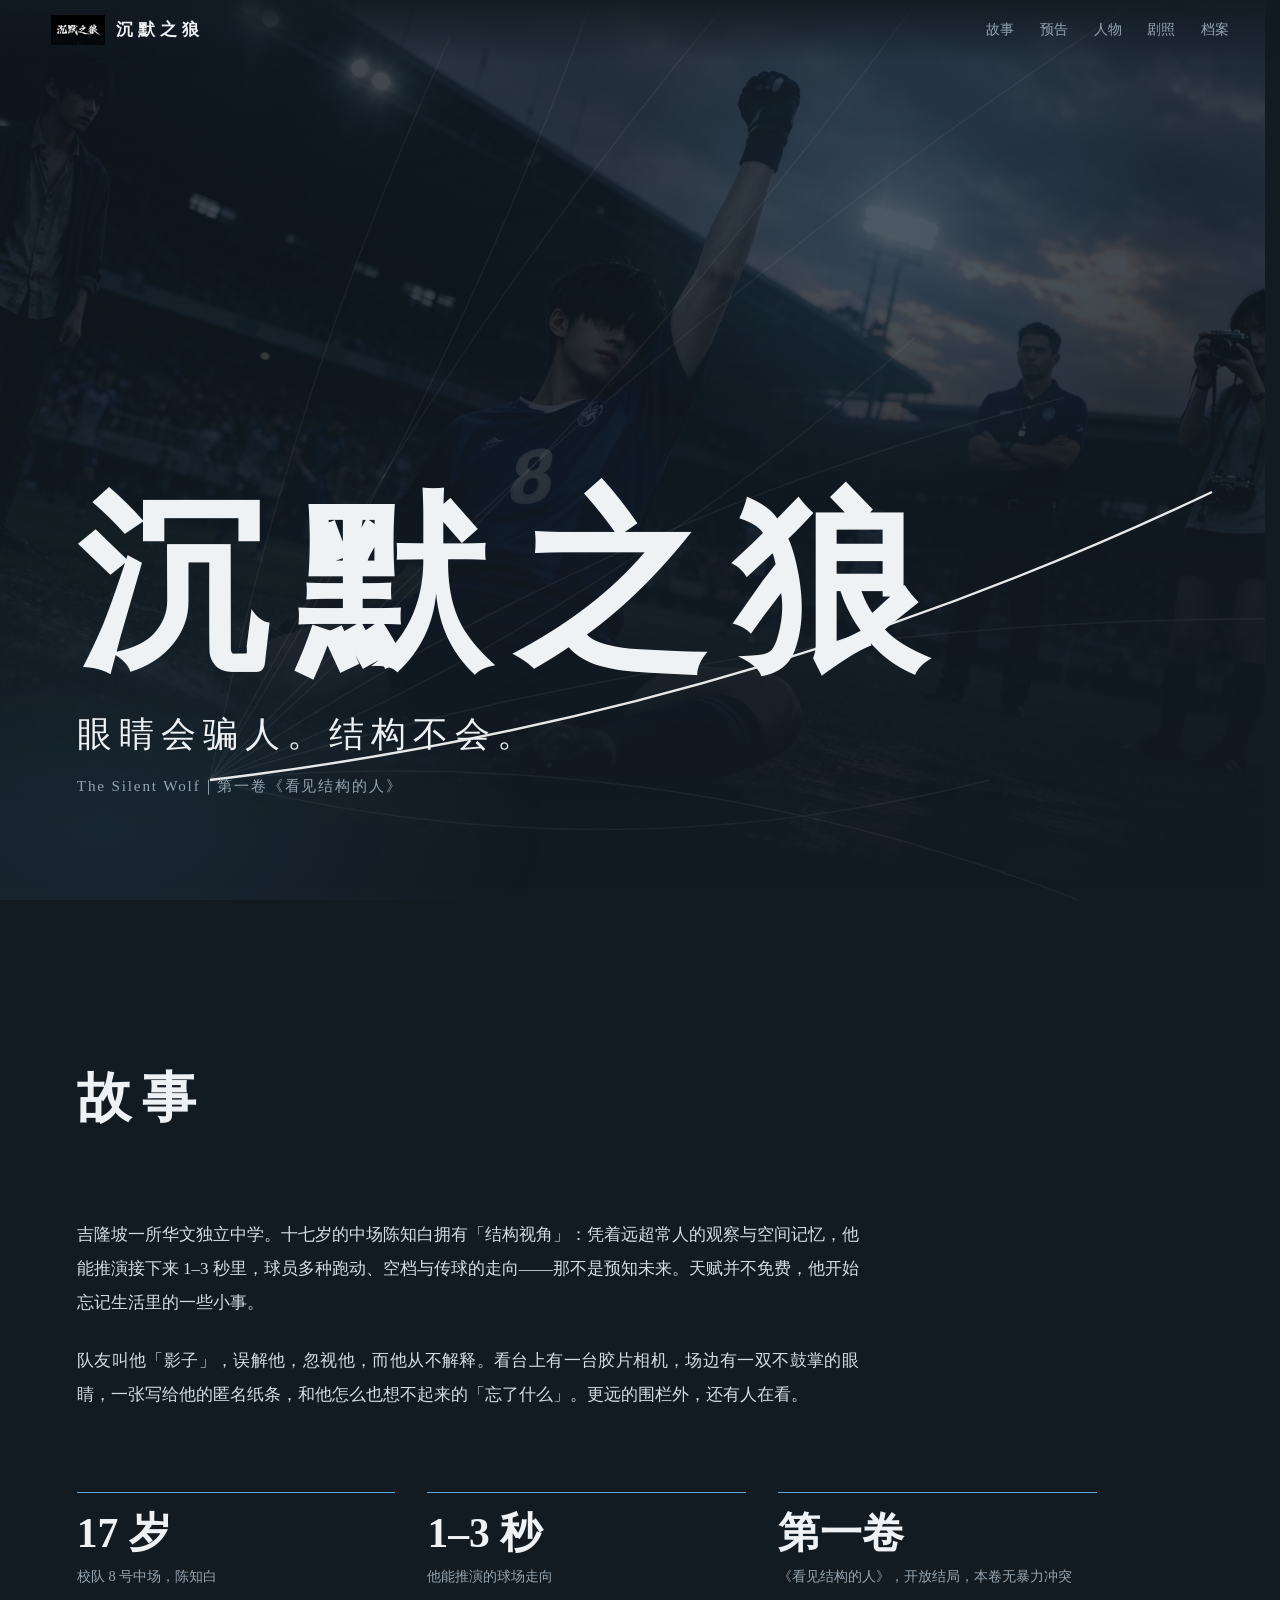
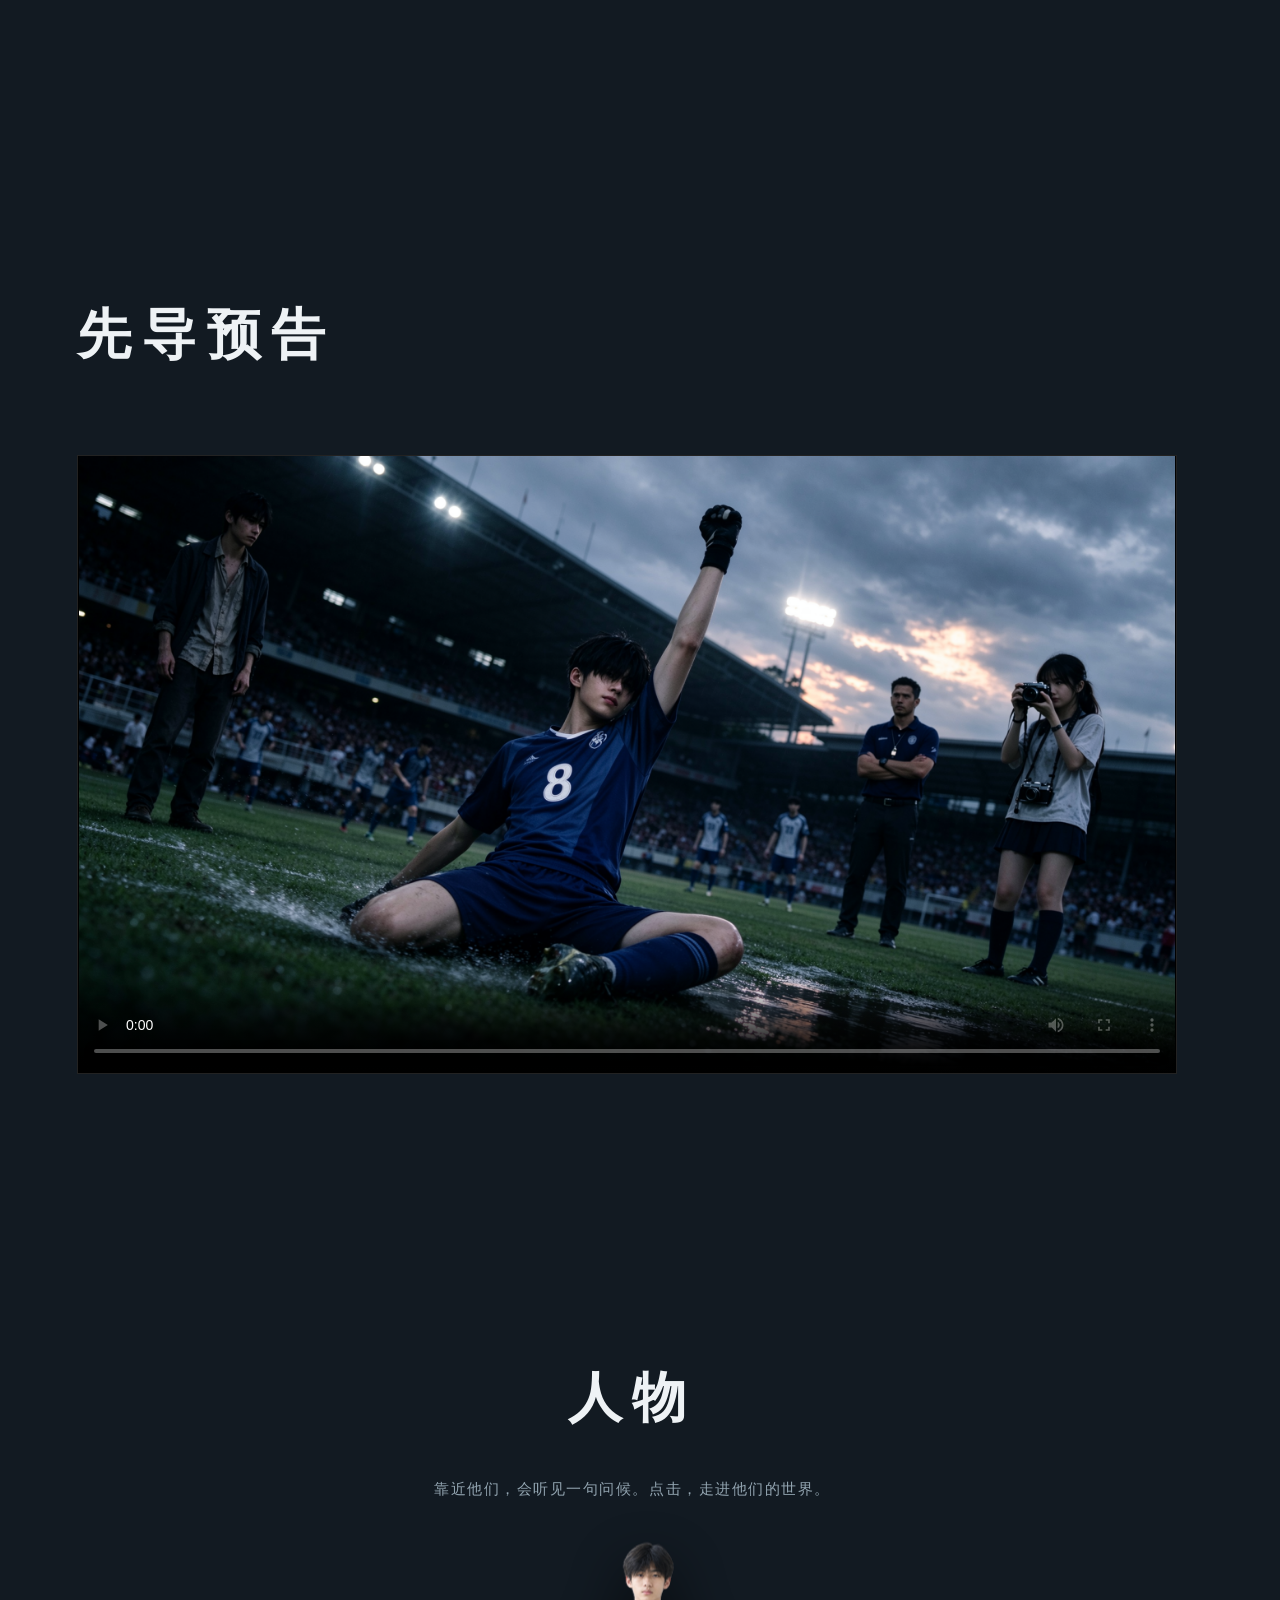
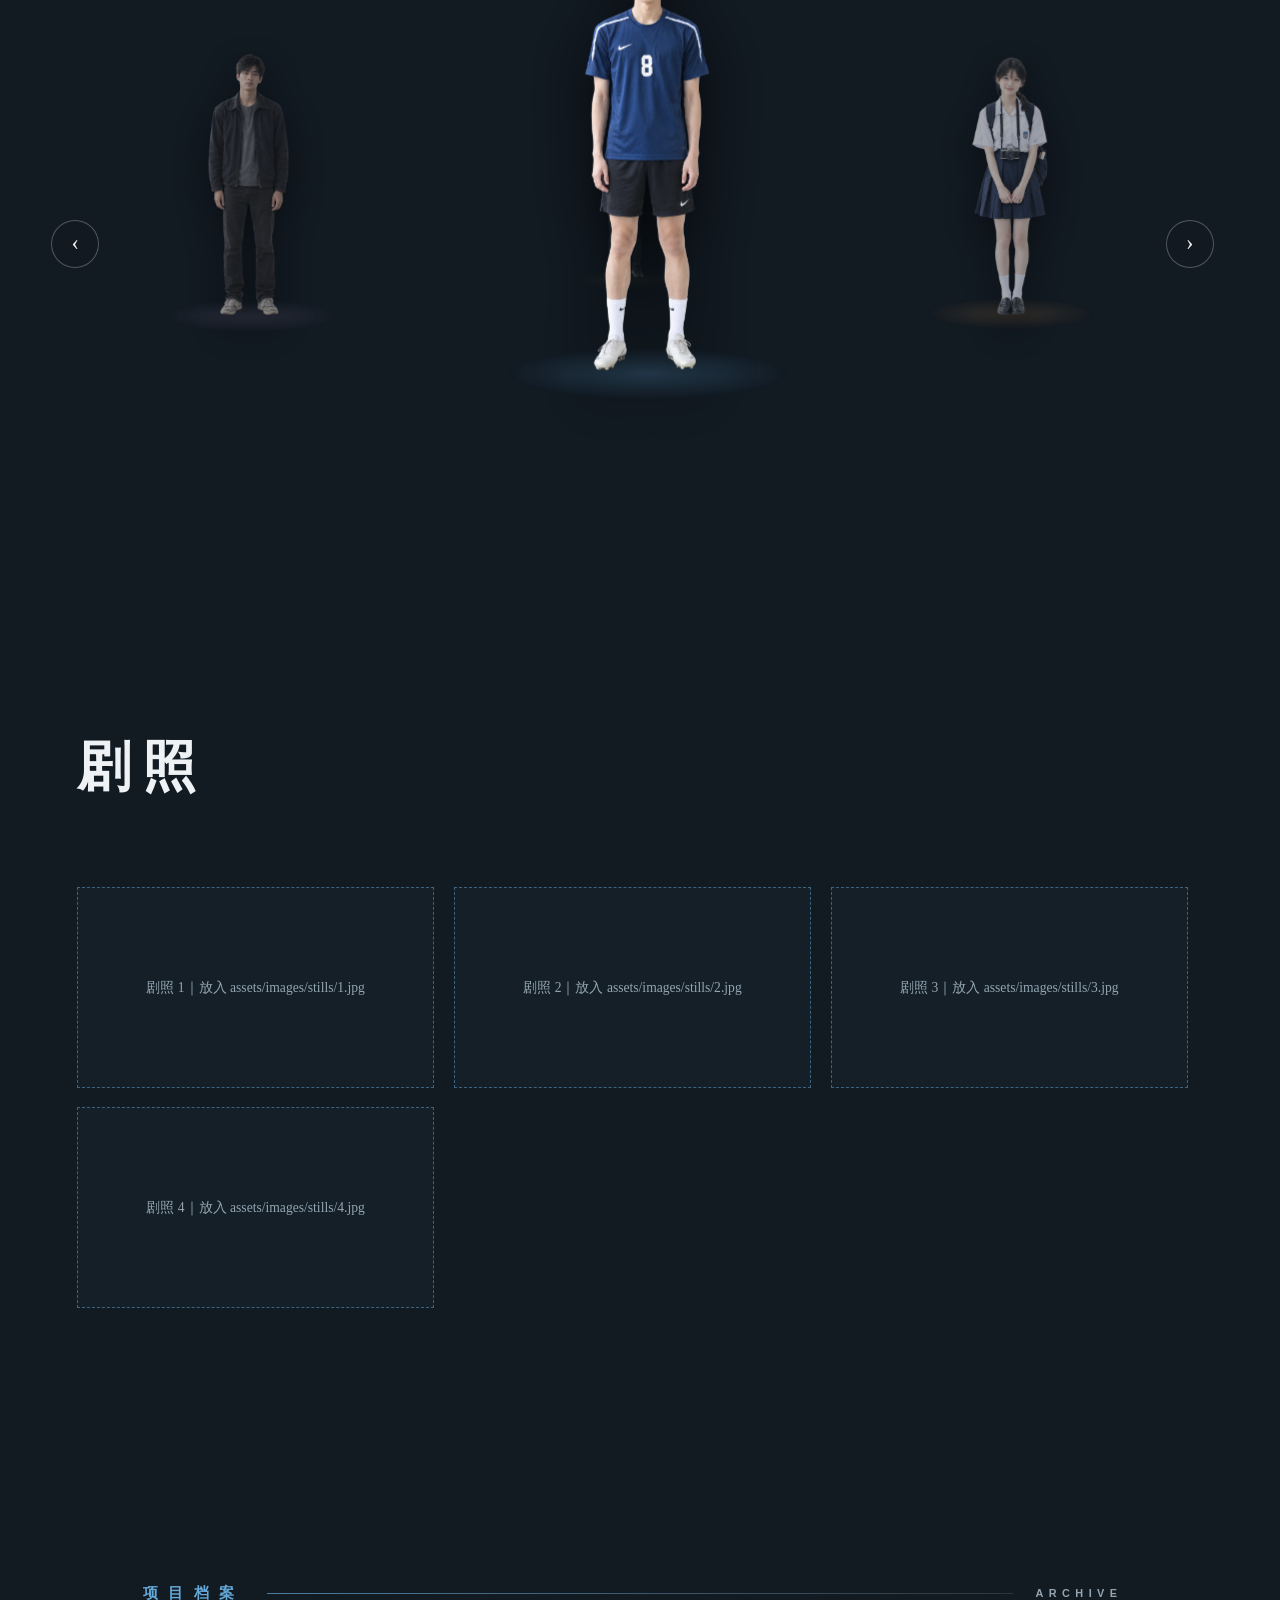
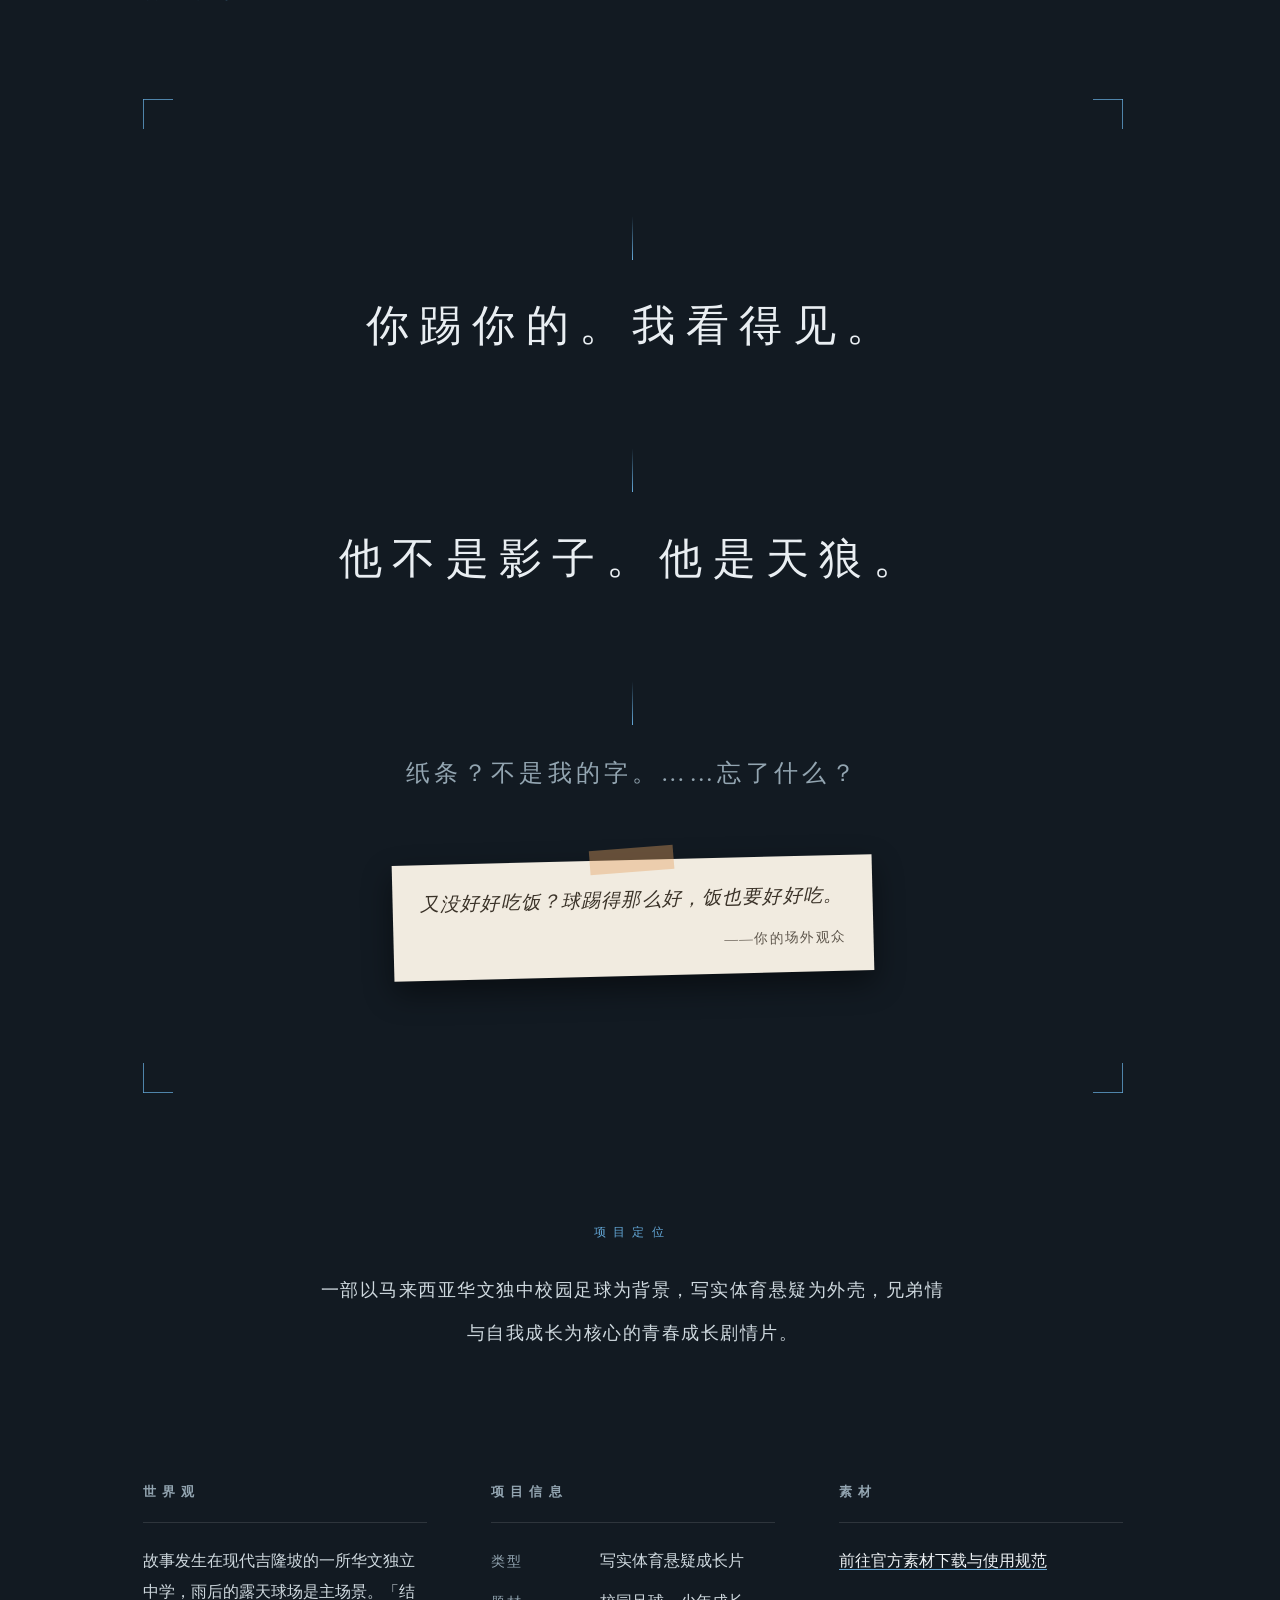
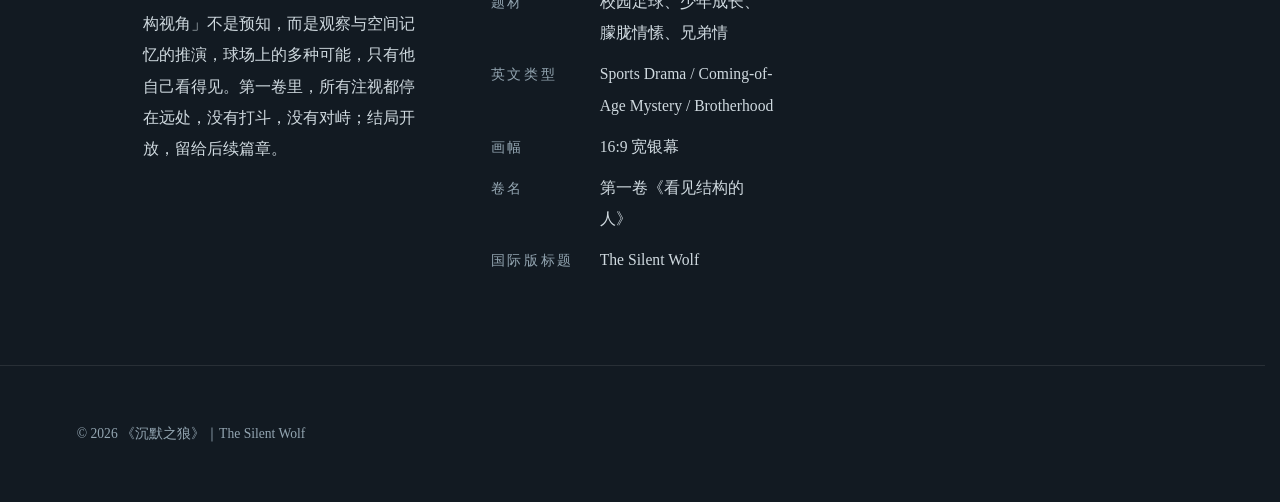
==== commit 621c8339: "项目档案设计，选取角色左右按键调整，体验感增强" ====
--- a/index.html
+++ b/index.html
@@ -1,359 +1,324 @@
 <!DOCTYPE html>
 <html lang="zh-CN">
 <head>
-    <meta charset="UTF-8">
-    <meta name="viewport" content="width=device-width,initial-scale=1">
-    <title>沉默之狼 | Silent Wolf</title>
-    <meta name="theme-color" content="#121a22">
-    <link rel="icon" type="image/png" href="assets/images/favicon.png">
-    <meta property="og:site_name" content="沉默之狼 Silent Wolf">
-    <meta property="og:locale" content="zh_CN">
-    <meta property="og:type" content="website">
-    <meta property="og:title" content="沉默之狼｜看见结构的人 · 少年足球悬疑短片">
-    <meta property="og:description" content="沉默之狼｜马来西亚华文独中少年足球悬疑短片。天赋伴随代价，在球场的表象之下窥见真实。眼睛会骗人。结构不会。第一卷《看见结构的人》。">
-    <meta property="og:image" content="https://cyberJason1.github.io/silent-wolf-site-v2/assets/images/poster.png">
-    <meta property="og:image:width" content="1200">
-    <meta property="og:image:height" content="630">
-    <meta name="twitter:card" content="summary_large_image">
-    <meta name="twitter:image" content="https://cyberJason1.github.io/silent-wolf-site-v2/assets/images/poster.png">
-    <meta name="description" content="沉默之狼｜马来西亚华文独中校园足球写实悬疑少年成长故事。眼睛会骗人。结构不会。限定系列真人短片，第一卷《看见结构的人》">
-    <style>
-        @property --t{syntax:'<color>';inherits:true;initial-value:#64a8d8}
-        :root{
-            --bg:#121a22;
-            --tx:#eef2f5;
-            --mu:#93a5b1;
-            --nav:60px;
-            --mx:50%;
-            --my:50%;
-        }
-        *{box-sizing:border-box;margin:0;padding:0}
-        html{scroll-behavior:smooth;scroll-padding-top:var(--nav);scrollbar-gutter:stable}
-        [data-t=base]{--c:#64a8d8}[data-t=bai]{--c:#64a8d8}[data-t=nian]{--c:#e3a15f}[data-t=ariff]{--c:#a9b36a}[data-t=ye]{--c:#a79bc4}
-        body{--t:#64a8d8;background:var(--bg);color:var(--tx);font:17px/2 "Noto Serif SC","Source Han Serif SC","Songti SC",STSong,SimSun,serif;transition:--t 1.2s;overflow-x:hidden}
-        body[data-t]{--t:var(--c)}
-        .wash{position:fixed;inset:0;z-index:-1;pointer-events:none;background:radial-gradient(circle 420px at var(--gx,70%) var(--gy,25%),color-mix(in srgb,var(--t) 16%,transparent),transparent 70%),radial-gradient(50% 40% at 8% 92%,color-mix(in srgb,var(--t) 10%,transparent),transparent 70%)}
-        button{font:inherit}
-        a:focus-visible,button:focus-visible,video:focus-visible{outline:2px solid var(--t);outline-offset:3px}
-        #bar{position:fixed;top:0;left:0;height:2px;width:100%;background:var(--t);transform-origin:0 50%;transform:scaleX(0);z-index:60}
-        header{position:fixed;inset:0 0 auto 0;height:var(--nav);z-index:50;display:flex;align-items:center;justify-content:space-between;gap:1rem;padding:0 4vw;background:linear-gradient(#121a22e6,#121a2200)}
-        .brand{display:flex;align-items:center;gap:.7rem;color:var(--tx);text-decoration:none;letter-spacing:.3em;font-weight:700;white-space:nowrap}
-        .brand img{height:30px;width:auto}
-        nav{display:flex;gap:1.6rem;overflow-x:auto;scrollbar-width:none}
-        nav a{color:var(--mu);text-decoration:none;font-size:.9rem;white-space:nowrap;border-bottom:1px solid transparent;transition:color .3s}
-        nav a.on{color:var(--tx);border-color:var(--t)}
-        .hero{min-height:100vh;min-height:100svh;position:relative;display:flex;flex-direction:column;justify-content:flex-end;padding:0 6vw 11vh;overflow:hidden}
-        .hero::before{content:"";position:absolute;inset:0;background:url(assets/images/poster.png) center/cover;opacity:.2;-webkit-mask:linear-gradient(#000 30%,transparent);mask:linear-gradient(#000 30%,transparent)}
-        .hero svg{position:absolute;inset:0;width:100%;height:100%}
-        .hero circle{fill:var(--t)}
-        .br{fill:none;stroke:#fff;stroke-opacity:.16;stroke-width:1;stroke-dasharray:1400;stroke-dashoffset:1400;animation:draw 2.4s cubic-bezier(.3,.6,.2,1) forwards}
-        .br.hi{stroke:var(--t);stroke-opacity:1;stroke-width:2.4;animation-delay:2.2s;animation-duration:1.6s;filter:drop-shadow(0 0 8px var(--t))}
-        @keyframes draw{to{stroke-dashoffset:0}}
-        .hero h1{position:relative;font-size:clamp(4.5rem,17vw,12rem);line-height:1.05;letter-spacing:.14em;font-weight:900}
-        .hero .slogan{position:relative;font-size:clamp(1.3rem,3vw,2.2rem);letter-spacing:.2em;margin-top:.4em}
-        .hero .sub{position:relative;color:var(--mu);font-size:.95rem;letter-spacing:.12em}
-        .sec{padding:16vh 6vw}
-        .w{max-width:46em}
-        h2.t{font-size:clamp(2rem,5vw,3.4rem);letter-spacing:.2em;font-weight:900;margin-bottom:1.2em}
-        .story p{color:#d4dde3;text-align:justify}
-        .facts{display:grid;grid-template-columns:repeat(auto-fit,minmax(200px,1fr));gap:2rem;margin-top:5rem;max-width:60em}
-        .facts div{border-top:1px solid var(--t);padding-top:1rem;transition:border-color 1.2s}
-        .facts b{display:block;font-size:2.6rem;line-height:1.2;font-weight:900}
-        .facts span{color:var(--mu);font-size:.9rem}
-        .vid{aspect-ratio:16/9;max-width:1100px;background:#000;border:1px solid #ffffff22}
-        .vid video{width:100%;height:100%;display:block}
-        .stage{padding:14vh 0 10vh;text-align:center;position:relative;overflow:hidden}
-        .stage h2.t{margin-bottom:.4em}
-        .tip{color:var(--mu);font-size:.95rem;letter-spacing:.1em}
-        .rw{position:relative;margin:6.5rem auto 0;max-width:100vw}
-        .ring{position:relative;height:470px;perspective:1500px;max-width:100vw}
-        .c3{--w:clamp(170px,20vw,260px);position:absolute;left:50%;top:0;width:var(--w);margin-left:calc(var(--w)/-2);transition:filter .4s}
-        .ring.hov .c3:not(.hv){filter:brightness(.5) blur(1.5px)}
-        .in{display:block;width:100%;background:none;border:0;color:inherit;cursor:pointer;text-align:center;transform:perspective(700px) translateY(var(--y,0px)) rotateX(var(--rx,0deg)) rotateY(var(--ry,0deg)) scale(var(--s,1));transition:transform .35s}
-        .c3.hv .in{--s:1.2;--y:-12px}
-        .mw{position:relative;display:block;aspect-ratio:3/4;animation:bob 5s ease-in-out infinite}
-        .c3:nth-child(even) .mw{animation-delay:-2.5s}
-        .c3.hv .mw{animation-play-state:paused}
-        @keyframes bob{50%{transform:translateY(-8px)}}
-        .mw::after{content:"";position:absolute;left:8%;right:8%;bottom:-3%;height:12%;border-radius:50%;background:radial-gradient(closest-side,color-mix(in srgb,var(--c) 55%,transparent),transparent);opacity:.5;transition:opacity .4s}
-        .c3.hv .mw::after{opacity:1}
-        .mdl{position:relative;z-index:1;width:100%;height:100%;object-fit:contain;object-position:center bottom;display:block;filter:drop-shadow(0 16px 22px #000a);transition:filter .4s}
-        .c3.hv .mdl{filter:drop-shadow(0 0 22px color-mix(in srgb,var(--c) 70%,transparent)) drop-shadow(0 16px 22px #000a)}
-        .cn{display:block;margin-top:1.1rem;letter-spacing:.2em;font-weight:700;opacity:0;transition:opacity .3s}
-        .c3.hv .cn,.c3.noimg .cn{opacity:1}
-        .c3.noimg .mw{background:linear-gradient(160deg,color-mix(in srgb,var(--c) 30%,#121a22),#121a22 80%)}
-        .c3.noimg .mw::before{content:attr(data-g);position:absolute;inset:0;display:grid;place-items:center;font-size:7rem;font-weight:900;color:var(--c);opacity:.4}
-        .bub{position:absolute;left:50%;bottom:100%;transform:translate(-50%,6px);margin-bottom:38px;background:#eef2f5;color:#1a232b;padding:.5rem .9rem;border-radius:12px;font-size:.9rem;line-height:1.5;white-space:nowrap;opacity:0;transition:.25s;pointer-events:none}
-        .bub::after{content:"";position:absolute;left:50%;top:100%;margin-left:-6px;border:6px solid transparent;border-top-color:#eef2f5}
-        .c3.hv .bub{opacity:1;transform:translate(-50%,0)}
-        .arr{position:absolute;top:50%;margin-top:-24px;width:48px;height:48px;border-radius:50%;border:1px solid #ffffff44;background:#121a22aa;color:var(--tx);font-size:1.4rem;cursor:pointer;z-index:999}
-        .arr.l{left:4vw}.arr.r{right:4vw}
-        .fig{position:relative;aspect-ratio:3/4;width:100%;max-width:430px;max-height:78vh;justify-self:center;margin:0 auto}
-        .ph{position:absolute;inset:0;overflow:hidden;display:block;background:linear-gradient(160deg,color-mix(in srgb,var(--c) 30%,#121a22),#121a22 80%)}
-        .ph img{width:100%;height:100%;object-fit:contain;object-position:center bottom;display:block}
-        .ph.noimg::after{content:attr(data-g);position:absolute;inset:0;display:grid;place-items:center;font-size:8rem;font-weight:900;color:var(--c);opacity:.4}
-        .fig[data-s=grid] .ph{background-image:repeating-linear-gradient(90deg,color-mix(in srgb,var(--c) 22%,transparent) 0 1px,transparent 1px 44px),repeating-linear-gradient(0deg,color-mix(in srgb,var(--c) 22%,transparent) 0 1px,transparent 1px 44px),linear-gradient(160deg,color-mix(in srgb,var(--c) 30%,#121a22),#121a22 80%)}
-        .fig[data-s=grid]::before{content:"";position:absolute;left:-8%;bottom:14%;width:120%;height:2px;background:var(--c);transform:rotate(-24deg);transform-origin:left;box-shadow:0 0 12px var(--c);z-index:2}
-        .fig[data-s=film]{background:#f1ebe0;transform:rotate(-2.2deg);box-shadow:0 24px 60px #0009}
-        .fig[data-s=film] .ph{inset:10px 10px 44px}
-        .fig[data-s=line]{outline:1px solid var(--c);outline-offset:10px}
-        .fig[data-s=quiet]{border-right:3px solid var(--c)}
-        .fig[data-s=quiet] .ph{filter:saturate(.35)}
-        .card{position:relative;max-width:25em;margin-top:2.2rem;padding:1.4rem 1.7rem;font-size:1.2rem;line-height:1.85;letter-spacing:.06em;transition:transform .8s,box-shadow .8s}
-        .card cite{display:block;margin-top:.8em;font-size:.85rem;font-style:normal;text-align:right;letter-spacing:.1em;opacity:.8}
-        .note{background:#f1ebe0;color:#3a3228;transform:rotate(1.2deg);box-shadow:0 12px 30px #0007;font-style:italic}
-        .note::before{content:"";position:absolute;top:-12px;left:50%;width:84px;height:24px;margin-left:-42px;background:#e3a15f66;transform:rotate(-3deg)}
-        .c-bai{font-size:1.35rem;background:repeating-linear-gradient(90deg,color-mix(in srgb,var(--c) 10%,transparent) 0 1px,transparent 1px 28px),color-mix(in srgb,var(--c) 7%,#121a22);border:1px solid color-mix(in srgb,var(--c) 40%,transparent)}
-        .c-bai::before{content:"";position:absolute;top:-1px;left:-1px;width:46%;height:2px;background:var(--c);box-shadow:0 0 10px var(--c)}
-        .c-bai::after{content:"";position:absolute;top:-4px;left:-4px;width:7px;height:7px;border-radius:50%;background:var(--c)}
-        .c-ariff{padding-top:2.5rem;margin-left:7px;background:#19221a;border:1px solid var(--c);outline:1px solid color-mix(in srgb,var(--c) 45%,transparent);outline-offset:6px}
-        .c-ariff::before{content:"「";position:absolute;top:.3rem;left:.6rem;font-size:2.2rem;line-height:1;color:var(--c)}
-        .c-ye{padding:1.8rem .4rem;font-size:1.45rem;font-weight:300;color:#e6e1f0;border-top:1px solid var(--c);border-bottom:1px solid var(--c);box-shadow:0 30px 60px -40px var(--c)}
-        #wel{position:fixed;inset:0;z-index:110;display:grid;place-items:center;padding:6vw;text-align:center;cursor:pointer;background:radial-gradient(circle at 50% 50%,color-mix(in srgb,var(--c) 25%,#0b1117),#0b1117 75%);opacity:0;visibility:hidden;transition:opacity .6s,visibility .6s}
-        #wel.on{opacity:1;visibility:visible}
-        #wt{font-size:clamp(1.5rem,4vw,2.6rem);letter-spacing:.14em;line-height:1.8;min-height:2em}
-        #wt::after{content:"";display:inline-block;width:2px;height:1em;background:var(--c);margin-left:6px;vertical-align:middle;animation:bl 1s steps(1) infinite}
-        @keyframes bl{50%{opacity:0}}
-        #prof{position:fixed;inset:0;z-index:100;overflow:auto;background:color-mix(in srgb,var(--c) 14%,#0b1117);opacity:0;visibility:hidden;transition:opacity .7s,visibility .7s}
-        #prof.on{opacity:1;visibility:visible}
-        #prof::after{content:"";position:fixed;inset:0;pointer-events:none;opacity:0;transition:opacity .9s;background:radial-gradient(circle at 50% 60%,color-mix(in srgb,var(--c) 38%,transparent),transparent 65%)}
-        #prof.hl::after{opacity:1}
-        #prof.hl .c-ye{transform:scale(1.07);box-shadow:0 30px 80px -30px var(--c)}
-        #cls{position:fixed;top:14px;right:4vw;z-index:5;width:44px;height:44px;border-radius:50%;border:1px solid #ffffff44;background:#0b1117aa;color:var(--tx);font-size:1.5rem;cursor:pointer}
-        .pw{position:relative;z-index:1;min-height:100vh;min-height:100svh;display:grid;grid-template-columns:minmax(0,5fr) minmax(0,6fr);gap:6vw;align-items:center;padding:12vh 6vw 6vh;max-width:1200px;margin:auto}
-        .pw .fig{max-width:400px}
-        .pw h2{font-size:clamp(3rem,8vw,6rem);line-height:1.1;letter-spacing:.08em;font-weight:900}
-        .role{color:var(--c);letter-spacing:.2em;font-size:.95rem;margin:.4em 0 1.6em}
-        .pw p.d{max-width:30em;color:#d4dde3}
-        .hint{margin-top:2rem;color:var(--c);font-size:.9rem;letter-spacing:.12em}
-        .stw{position:relative;z-index:1;padding:0 6vw 14vh;max-width:1200px;margin:auto}
-        .st{position:relative;aspect-ratio:16/9;background:color-mix(in srgb,var(--t) 6%,#0f161d);border:1px dashed color-mix(in srgb,var(--t) 50%,transparent);overflow:hidden;display:grid;place-items:center;text-align:center;color:var(--mu);font-size:.85rem;padding:1rem}
-        .st img{position:absolute;inset:0;width:100%;height:100%;object-fit:cover}
-        .st.e::after{content:attr(data-p)}
-        #xs{position:fixed;inset:0;width:100%;height:100%;pointer-events:none;display:none}
-        #prof[data-t=bai] #xs{display:block}
-        #xs line{stroke:#fff;stroke-opacity:.16}#xs line.hi{stroke:var(--c);stroke-opacity:1;stroke-width:2;filter:drop-shadow(0 0 6px var(--c))}
-        #lens{position:fixed;inset:0;pointer-events:none;display:none;z-index:2;background:radial-gradient(circle 170px at var(--mx,50%) var(--my,50%),transparent 158px,#e3a15fcc 160px,transparent 163px),radial-gradient(circle 190px at var(--mx,50%) var(--my,50%),transparent 35%,#000a 100%)}
-        #prof[data-t=nian] #lens{display:block}
-        #fx{position:fixed;inset:0;pointer-events:none;z-index:3;overflow:hidden}
-        .fl{position:absolute;inset:0;background:#fff;animation:fl .5s forwards}@keyframes fl{from{opacity:.85}to{opacity:0}}
-        .rp{position:absolute;width:20px;height:20px;margin:-10px;border:2px solid var(--c);border-radius:50%;animation:rp 1.3s ease-out forwards}
-        @keyframes rp{to{transform:scale(7);opacity:0}}
-        .rt{position:absolute;color:var(--c);letter-spacing:.1em;animation:rt 1.6s forwards}@keyframes rt{to{opacity:0;transform:translateY(-26px)}}
-        #hold{display:none;position:fixed;left:50%;bottom:6vh;width:84px;height:84px;margin-left:-42px;border-radius:50%;border:1px solid var(--c);background:transparent;color:var(--tx);cursor:pointer;z-index:4;transition:.6s;font-size:.85rem;touch-action:none;user-select:none;-webkit-user-select:none;-webkit-touch-callout:none}
-        #prof[data-t=ye] #hold{display:block}
-        #prof.hl #hold{background:color-mix(in srgb,var(--c) 40%,transparent);transform:scale(1.35);box-shadow:0 0 60px var(--c)}
-        .q{font-size:clamp(1.8rem,5.2vw,3.8rem);line-height:1.5;letter-spacing:.1em;font-weight:700;margin-bottom:.9em}
-        .q:nth-of-type(2){margin-left:12vw}
-        .arch{display:grid;grid-template-columns:repeat(auto-fit,minmax(280px,1fr));gap:4rem;max-width:62em;margin-top:6rem}
-        .arch h3{font-size:1.1rem;letter-spacing:.2em;margin-bottom:.8em;color:var(--t)}
-        .arch p{color:#d4dde3}
-        .arch a{color:var(--tx);border-bottom:1px solid var(--t);text-decoration:none}
-        footer{padding:6vh 6vw;color:var(--mu);font-size:.85rem;border-top:1px solid #ffffff18}
-        @media(max-width:820px){.pw{grid-template-columns:1fr;gap:3rem;padding-top:10vh}.q:nth-of-type(2){margin-left:0}.brand{letter-spacing:.15em}.hero{padding-bottom:9vh}.ring{height:340px}}
-        @media(prefers-reduced-motion:reduce){*{animation:none!important;transition:none!important;scroll-behavior:auto!important}.br{stroke-dashoffset:0}}
-    </style>
+<meta charset="UTF-8">
+<meta name="viewport" content="width=device-width,initial-scale=1">
+<title>沉默之狼 | The Silent Wolf</title>
+<meta name="theme-color" content="#121a22">
+<!-- 浏览器标签小图标 favicon -->
+<link rel="icon" type="image/png" href="favicon.png">
+<!-- 社交分享 OG 卡片（上线后请把 og:image 改成完整网址，如 https://你的域名/preview.png，建议 1200×630） -->
+<meta property="og:site_name" content="沉默之狼 The Silent Wolf">
+<meta property="og:locale" content="zh_CN">
+<meta property="og:type" content="website">
+<meta property="og:title" content="沉默之狼｜看见结构的人 · 写实体育悬疑成长片">
+<meta property="og:description" content="沉默之狼（The Silent Wolf）｜以马来西亚华文独中校园足球为背景的写实体育悬疑成长片。眼睛会骗人。结构不会。第一卷《看见结构的人》。">
+<meta property="og:image" content="preview.png">
+<meta name="twitter:card" content="summary_large_image">
+<meta name="description" content="沉默之狼（The Silent Wolf）｜马来西亚华文独中校园足球写实体育悬疑成长片。眼睛会骗人。结构不会。第一卷《看见结构的人》">
+<style>
+@property --t{syntax:'<color>';inherits:true;initial-value:#64a8d8}
+:root{--bg:#121a22;--tx:#eef2f5;--mu:#93a5b1;--nav:60px}
+*{box-sizing:border-box;margin:0;padding:0}
+html{scroll-behavior:smooth;scroll-padding-top:var(--nav);scrollbar-gutter:stable}
+[data-t=base]{--c:#64a8d8}[data-t=bai]{--c:#64a8d8}[data-t=nian]{--c:#e3a15f}[data-t=ariff]{--c:#a9b36a}[data-t=ye]{--c:#a79bc4}
+body{--t:#64a8d8;background:var(--bg);color:var(--tx);font:17px/2 "Noto Serif SC","Source Han Serif SC","Songti SC",STSong,SimSun,serif;transition:--t 1.2s;overflow-x:hidden}
+body[data-t]{--t:var(--c)}
+.wash{position:fixed;inset:0;z-index:-1;pointer-events:none;background:radial-gradient(circle 420px at var(--gx,70%) var(--gy,25%),color-mix(in srgb,var(--t) 16%,transparent),transparent 70%),radial-gradient(50% 40% at 8% 92%,color-mix(in srgb,var(--t) 10%,transparent),transparent 70%)}
+button{font:inherit}
+a:focus-visible,button:focus-visible,video:focus-visible{outline:2px solid var(--t);outline-offset:3px}
+#bar{position:fixed;top:0;left:0;height:2px;width:100%;background:var(--t);transform-origin:0 50%;transform:scaleX(0);z-index:60}
+header{position:fixed;inset:0 0 auto 0;height:var(--nav);z-index:50;display:flex;align-items:center;justify-content:space-between;gap:1rem;padding:0 4vw;background:linear-gradient(#121a22e6,#121a2200)}
+.brand{display:flex;align-items:center;gap:.7rem;color:var(--tx);text-decoration:none;letter-spacing:.3em;font-weight:700;white-space:nowrap}
+.brand img{height:30px;width:auto}
+nav{display:flex;gap:1.6rem;overflow-x:auto;scrollbar-width:none}
+nav a{color:var(--mu);text-decoration:none;font-size:.9rem;white-space:nowrap;border-bottom:1px solid transparent;transition:color .3s}
+nav a.on{color:var(--tx);border-color:var(--t)}
+.hero{min-height:100vh;min-height:100svh;position:relative;display:flex;flex-direction:column;justify-content:flex-end;padding:0 6vw 11vh;overflow:hidden}
+.hero::before{content:"";position:absolute;inset:0;background:url(assets/images/poster.png) center/cover;opacity:.2;-webkit-mask:linear-gradient(#000 30%,transparent);mask:linear-gradient(#000 30%,transparent)}
+.hero svg{position:absolute;inset:0;width:100%;height:100%}
+.br{fill:none;stroke:#fff;stroke-opacity:.16;stroke-width:1;stroke-dasharray:1400;stroke-dashoffset:1400;animation:draw 2.4s cubic-bezier(.3,.6,.2,1) var(--d,0s) forwards,fade 2.2s calc(var(--d,0s) + 3.4s) forwards}
+.br.hi{stroke-opacity:.9;stroke-width:1.6;animation:draw 1.6s cubic-bezier(.3,.6,.2,1) 2.2s forwards}
+@keyframes draw{to{stroke-dashoffset:0}}
+@keyframes fade{to{stroke-opacity:.05}}
+.hero h1{position:relative;font-size:clamp(4.5rem,17vw,12rem);line-height:1.05;letter-spacing:.14em;font-weight:900}
+.hero .slogan{position:relative;font-size:clamp(1.3rem,3vw,2.2rem);letter-spacing:.2em;margin-top:.4em}
+.hero .sub{position:relative;color:var(--mu);font-size:.95rem;letter-spacing:.12em}
+.sec{padding:16vh 6vw}
+.w{max-width:46em}
+h2.t{font-size:clamp(2rem,5vw,3.4rem);letter-spacing:.2em;font-weight:900;margin-bottom:1.2em}
+.story p{color:#d4dde3;text-align:justify}
+.facts{display:grid;grid-template-columns:repeat(auto-fit,minmax(200px,1fr));gap:2rem;margin-top:5rem;max-width:60em}
+.facts div{border-top:1px solid var(--t);padding-top:1rem;transition:border-color 1.2s}
+.facts b{display:block;font-size:2.6rem;line-height:1.2;font-weight:900}
+.facts span{color:var(--mu);font-size:.9rem}
+.vid{aspect-ratio:16/9;max-width:1100px;background:#000;border:1px solid #ffffff22}
+.vid video{width:100%;height:100%;display:block}
+/* 人物 3D 环 */
+.stage{padding:14vh 0 10vh;text-align:center;position:relative;overflow:hidden}
+.stage h2.t{margin-bottom:.4em}
+.tip{color:var(--mu);font-size:.95rem;letter-spacing:.1em}
+.rw{position:relative;margin:6.5rem auto 0;max-width:100vw}
+.ring{position:relative;height:470px;perspective:1500px;max-width:100vw}
+.c3{--w:clamp(170px,20vw,260px);position:absolute;left:50%;top:0;width:var(--w);margin-left:calc(var(--w)/-2);transition:filter .4s}
+.ring.hov .c3:not(.hv){filter:brightness(.5) blur(1.5px)}
+.in{display:block;width:100%;background:none;border:0;color:inherit;cursor:pointer;text-align:center;transform:perspective(700px) translateY(var(--y,0px)) rotateX(var(--rx,0deg)) rotateY(var(--ry,0deg)) scale(var(--s,1));transition:transform .35s}
+.c3.hv .in{--s:1.2;--y:-12px}
+.mw{position:relative;display:block;aspect-ratio:3/4;animation:bob 5s ease-in-out infinite}
+.c3:nth-child(even) .mw{animation-delay:-2.5s}
+.c3.hv .mw{animation-play-state:paused}
+@keyframes bob{50%{transform:translateY(-8px)}}
+.mw::after{content:"";position:absolute;left:8%;right:8%;bottom:-3%;height:12%;border-radius:50%;background:radial-gradient(closest-side,color-mix(in srgb,var(--c) 55%,transparent),transparent);opacity:.5;transition:opacity .4s}
+.c3.hv .mw::after{opacity:1}
+.mdl{position:relative;z-index:1;width:100%;height:100%;object-fit:contain;object-position:center bottom;display:block;filter:drop-shadow(0 16px 22px #000a);transition:filter .4s}
+.c3.hv .mdl{filter:drop-shadow(0 0 22px color-mix(in srgb,var(--c) 70%,transparent)) drop-shadow(0 16px 22px #000a)}
+.cn{display:block;margin-top:1.1rem;letter-spacing:.2em;font-weight:700;opacity:0;transition:opacity .3s}
+.c3.hv .cn,.c3.noimg .cn{opacity:1}
+.c3.noimg .mw{background:linear-gradient(160deg,color-mix(in srgb,var(--c) 30%,#121a22),#121a22 80%)}
+.c3.noimg .mw::before{content:attr(data-g);position:absolute;inset:0;display:grid;place-items:center;font-size:7rem;font-weight:900;color:var(--c);opacity:.4}
+.bub{position:absolute;left:50%;bottom:100%;transform:translate(-50%,6px);margin-bottom:38px;background:#eef2f5;color:#1a232b;padding:.5rem .9rem;border-radius:12px;font-size:.9rem;line-height:1.5;white-space:normal;width:max-content;max-width:min(20em,72vw);text-align:center;opacity:0;transition:.25s;pointer-events:none}
+.bub::after{content:"";position:absolute;left:50%;top:100%;margin-left:-6px;border:6px solid transparent;border-top-color:#eef2f5}
+.c3.hv .bub{opacity:1;transform:translate(-50%,0)}
+.arr{position:absolute;top:50%;margin-top:-24px;width:48px;height:48px;border-radius:50%;border:1px solid #ffffff44;background:#121a22aa;color:var(--tx);font-size:1.4rem;cursor:pointer;z-index:999}
+.arr.l{left:4vw}.arr.r{right:4vw}
+/* 画框 */
+.fig{position:relative;aspect-ratio:3/4;width:100%;max-width:430px;max-height:78vh;justify-self:center;margin:0 auto}
+.ph{position:absolute;inset:0;overflow:hidden;display:block;background:linear-gradient(160deg,color-mix(in srgb,var(--c) 30%,#121a22),#121a22 80%);transition:filter .6s}
+.ph img{width:100%;height:100%;object-fit:contain;object-position:center bottom;display:block}
+.ph.noimg::after{content:attr(data-g);position:absolute;inset:0;display:grid;place-items:center;font-size:8rem;font-weight:900;color:var(--c);opacity:.4}
+.fig[data-s=grid] .ph{background-image:repeating-linear-gradient(90deg,color-mix(in srgb,var(--c) 22%,transparent) 0 1px,transparent 1px 44px),repeating-linear-gradient(0deg,color-mix(in srgb,var(--c) 22%,transparent) 0 1px,transparent 1px 44px),linear-gradient(160deg,color-mix(in srgb,var(--c) 30%,#121a22),#121a22 80%)}
+.fig[data-s=grid]::before{content:"";position:absolute;left:-8%;bottom:14%;width:120%;height:1px;background:#ffffffb3;transform:rotate(-24deg);transform-origin:left;z-index:2}
+.fig[data-s=film]{background:#f1ebe0;transform:rotate(-2.2deg);box-shadow:0 24px 60px #0009}
+.fig[data-s=film] .ph{inset:10px 10px 44px}
+.fig[data-s=line]{outline:1px solid var(--c);outline-offset:10px}
+.fig[data-s=quiet]{border-right:3px solid var(--c)}
+.fig[data-s=quiet] .ph{filter:saturate(.35)}
+/* 金句卡 */
+.card{position:relative;max-width:25em;margin-top:2.2rem;padding:1.4rem 1.7rem;font-size:1.2rem;line-height:1.85;letter-spacing:.06em;transition:transform .8s,box-shadow .8s}
+.card cite{display:block;margin-top:.8em;font-size:.85rem;font-style:normal;text-align:right;letter-spacing:.1em;opacity:.8}
+.note{background:#f1ebe0;color:#3a3228;transform:rotate(1.2deg);box-shadow:0 12px 30px #0007;font-style:italic}
+.note::before{content:"";position:absolute;top:-12px;left:50%;width:84px;height:24px;margin-left:-42px;background:#e3a15f66;transform:rotate(-3deg)}
+.c-bai{font-size:1.35rem;background:repeating-linear-gradient(90deg,color-mix(in srgb,var(--c) 10%,transparent) 0 1px,transparent 1px 28px),color-mix(in srgb,var(--c) 7%,#121a22);border:1px solid color-mix(in srgb,var(--c) 40%,transparent)}
+.c-bai::before{content:"";position:absolute;top:-1px;left:-1px;width:46%;height:1px;background:#ffffffb3}
+.c-ariff{padding-top:2.5rem;margin-left:7px;background:#19221a;border:1px solid var(--c);outline:1px solid color-mix(in srgb,var(--c) 45%,transparent);outline-offset:6px}
+.c-ariff::before{content:"「";position:absolute;top:.3rem;left:.6rem;font-size:2.2rem;line-height:1;color:var(--c)}
+.c-ye{padding:1.8rem .4rem;font-size:1.45rem;font-weight:300;color:#e6e1f0;border-top:1px solid var(--c);border-bottom:1px solid var(--c);box-shadow:0 30px 60px -40px var(--c)}
+/* 欢迎 + 角色简介 */
+#wel{position:fixed;inset:0;z-index:110;display:grid;place-items:center;padding:6vw;text-align:center;cursor:pointer;background:radial-gradient(circle at 50% 50%,color-mix(in srgb,var(--c) 25%,#0b1117),#0b1117 75%);opacity:0;visibility:hidden;transition:opacity .6s,visibility .6s}
+#wel.on{opacity:1;visibility:visible}
+#wt{font-size:clamp(1.5rem,4vw,2.6rem);letter-spacing:.14em;line-height:1.8;min-height:2em}
+#wt::after{content:"";display:inline-block;width:2px;height:1em;background:var(--c);margin-left:6px;vertical-align:middle;animation:bl 1s steps(1) infinite}
+@keyframes bl{50%{opacity:0}}
+#prof{position:fixed;inset:0;z-index:100;overflow:auto;background:color-mix(in srgb,var(--c) 14%,#0b1117);opacity:0;visibility:hidden;transition:opacity .7s,visibility .7s}
+#prof.on{opacity:1;visibility:visible}
+#prof::after{content:"";position:fixed;inset:0;pointer-events:none;opacity:0;transition:opacity .9s;background:radial-gradient(circle at 50% 60%,color-mix(in srgb,var(--c) 38%,transparent),transparent 65%)}
+#prof.hl::after{opacity:1}
+#prof.hl .c-ye{transform:scale(1.07);box-shadow:0 30px 80px -30px var(--c)}
+#cls{position:fixed;top:14px;right:4vw;z-index:5;width:44px;height:44px;border-radius:50%;border:1px solid #ffffff44;background:#0b1117aa;color:var(--tx);font-size:1.5rem;cursor:pointer}
+.pw{position:relative;z-index:1;min-height:100vh;min-height:100svh;display:grid;grid-template-columns:minmax(0,5fr) minmax(0,6fr);gap:6vw;align-items:center;padding:12vh 6vw 6vh;max-width:1200px;margin:auto}
+.pw .fig{max-width:400px}
+.pw h2{font-size:clamp(3rem,8vw,6rem);line-height:1.1;letter-spacing:.08em;font-weight:900}
+.role{color:var(--c);letter-spacing:.2em;font-size:.95rem;margin:.4em 0 1.6em}
+.pw p.d{max-width:30em;color:#d4dde3}
+.hint{margin-top:2rem;color:var(--c);font-size:.9rem;letter-spacing:.12em}
+.stw{position:relative;z-index:1;padding:0 6vw 14vh;max-width:1200px;margin:auto}
+.st{position:relative;aspect-ratio:16/9;background:color-mix(in srgb,var(--t) 6%,#0f161d);border:1px dashed color-mix(in srgb,var(--t) 50%,transparent);overflow:hidden;display:grid;place-items:center;text-align:center;color:var(--mu);font-size:.85rem;padding:1rem}
+.st img{position:absolute;inset:0;width:100%;height:100%;object-fit:cover}
+.st.e::after{content:attr(data-p)}
+#xs{position:fixed;inset:0;width:100%;height:100%;pointer-events:none;display:none}
+#prof[data-t=bai] #xs{display:block}
+#xs line{stroke:#fff;stroke-opacity:.12}#xs line.hi{stroke-opacity:.9;stroke-width:1.6}
+#lens{position:fixed;inset:0;pointer-events:none;display:none;z-index:2;background:radial-gradient(circle 170px at var(--mx,50%) var(--my,50%),transparent 158px,#e3a15fcc 160px,transparent 163px),radial-gradient(circle 190px at var(--mx,50%) var(--my,50%),transparent 35%,#000a 100%)}
+#prof[data-t=nian] #lens{display:block}
+#fx{position:fixed;inset:0;pointer-events:none;z-index:3;overflow:hidden}
+.fl{position:absolute;inset:0;background:#fff;animation:fl .5s forwards}@keyframes fl{from{opacity:.85}to{opacity:0}}
+.rp{position:absolute;width:20px;height:20px;margin:-10px;border:2px solid var(--c);border-radius:50%;animation:rp 1.3s ease-out forwards}
+@keyframes rp{to{transform:scale(7);opacity:0}}
+.rt{position:absolute;max-width:18em;color:var(--c);letter-spacing:.1em;animation:rt 1.6s forwards}@keyframes rt{to{opacity:0;transform:translateY(-26px)}}
+#hold{display:none;position:fixed;left:50%;bottom:6vh;width:84px;height:84px;margin-left:-42px;border-radius:50%;border:1px solid var(--c);background:transparent;color:var(--tx);cursor:pointer;z-index:4;transition:.6s;font-size:.85rem;touch-action:none;user-select:none;-webkit-user-select:none;-webkit-touch-callout:none}
+#prof[data-t=ye] #hold{display:block}
+#prof.hl #hold{background:color-mix(in srgb,var(--c) 40%,transparent);transform:scale(1.35);box-shadow:0 0 60px var(--c)}
+/* 金句与档案 */
+#prof.hl .fig .ph{filter:brightness(.16) saturate(.15);transition:filter 1.6s ease-out}
+.pnx{position:fixed;top:50%;margin-top:-22px;width:44px;height:44px;border-radius:50%;border:1px solid #ffffff44;background:#0b1117aa;color:var(--tx);font-size:1.4rem;cursor:pointer;z-index:5;transition:border-color .3s}
+.pnx:hover{border-color:var(--c)}.pnx.l{left:2vw}.pnx.r{right:2vw}
+/* 项目档案：标题=片头字幕式小标，金句=取景框内的字幕墙，信息=片尾字幕式排版 */
+.arc{padding:14vh 6vw 10vh}
+.ah{display:flex;align-items:center;gap:1.4rem;max-width:980px;margin:0 auto 10vh}
+.ah h2{font-size:.95rem;font-weight:600;letter-spacing:.7em;color:var(--t);white-space:nowrap;transition:color 1.2s}
+.ah i{flex:1;height:1px;background:linear-gradient(90deg,color-mix(in srgb,var(--t) 70%,transparent),#ffffff1f)}
+.ah span{font:600 .68rem/1 Arial,sans-serif;letter-spacing:.5em;color:var(--mu)}
+.qw{--k:color-mix(in srgb,var(--t) 75%,transparent);position:relative;max-width:980px;margin:0 auto;padding:13vh 7vw;text-align:center;background:linear-gradient(var(--k),var(--k)) left top/30px 1px no-repeat,linear-gradient(var(--k),var(--k)) left top/1px 30px no-repeat,linear-gradient(var(--k),var(--k)) right top/30px 1px no-repeat,linear-gradient(var(--k),var(--k)) right top/1px 30px no-repeat,linear-gradient(var(--k),var(--k)) left bottom/30px 1px no-repeat,linear-gradient(var(--k),var(--k)) left bottom/1px 30px no-repeat,linear-gradient(var(--k),var(--k)) right bottom/30px 1px no-repeat,linear-gradient(var(--k),var(--k)) right bottom/1px 30px no-repeat}
+.qw .q{margin:0;font-size:clamp(1.5rem,3.4vw,2.7rem);font-weight:300;letter-spacing:.24em;line-height:1.9;color:#e9eef2}
+.qw .q+.q{margin-top:9vh}
+.qw .q::before{content:"";display:block;width:1px;height:44px;margin:0 auto 1.6rem;background:linear-gradient(transparent,var(--t))}
+.qw .q.s{font-size:clamp(1.1rem,2vw,1.5rem);letter-spacing:.18em;color:var(--mu)}
+.qw .note{margin:4rem auto 0;text-align:left;transform:rotate(-1.4deg)}
+.pos{max-width:34em;margin:14vh auto 0;text-align:center;font-size:1.15rem;line-height:2.3;letter-spacing:.08em;color:#cfd9df}
+.pos::before{content:"项目定位";display:block;margin-bottom:1.4rem;font-size:.75rem;letter-spacing:.6em;color:var(--t);transition:color 1.2s}
+.cr{max-width:980px;margin:14vh auto 0;display:grid;grid-template-columns:repeat(auto-fit,minmax(260px,1fr));gap:4.5rem 4rem}
+.cr h3{font-size:.8rem;font-weight:600;letter-spacing:.5em;color:var(--mu);padding-bottom:1rem;margin-bottom:1.4rem;border-bottom:1px solid #ffffff1f}
+.cr p,.cr dd{margin:0;color:#cfd9df;font-size:.98rem;line-height:2}
+.cr dl{display:grid;grid-template-columns:auto 1fr;gap:.6rem 1.6rem;align-items:baseline}
+.cr dt{color:var(--mu);font-size:.85rem;letter-spacing:.2em;white-space:nowrap}
+.cr a{color:var(--tx);border-bottom:1px solid var(--t);text-decoration:none}
+@supports (animation-timeline:view()){.qw .q{animation:qin linear both;animation-timeline:view();animation-range:entry 5% entry 70%}}
+@keyframes qin{from{opacity:0;filter:blur(6px);transform:translateY(18px)}to{opacity:1;filter:none;transform:none}}
+footer{padding:6vh 6vw;color:var(--mu);font-size:.85rem;border-top:1px solid #ffffff18}
+@media(max-width:820px){.pw{grid-template-columns:1fr;gap:3rem;padding-top:10vh}.qw{padding:9vh 7vw}.qw .q{letter-spacing:.14em}.ah h2{letter-spacing:.45em}.ah span{display:none}.pnx{top:auto;bottom:4vh;margin-top:0}.pnx.l{left:5vw}.pnx.r{right:5vw}.brand{letter-spacing:.15em}.hero{padding-bottom:9vh}.ring{height:340px}}
+@media(prefers-reduced-motion:reduce){*{animation:none!important;transition:none!important;scroll-behavior:auto!important}.br{stroke-dashoffset:0}}
+</style>
 </head>
 <body data-t="base">
 <div class="wash"></div><div id="bar"></div>
 <header>
-    <a class="brand" href="#top"><img src="assets/images/logo.png" alt="" onerror="this.remove()">沉默之狼</a>
-    <nav><a href="#story" data-n="story">故事</a><a href="#trailer" data-n="trailer">预告</a><a href="#cast" data-n="cast">人物</a><a href="#stills" data-n="stills">剧照</a><a href="#archive" data-n="archive">档案</a></nav>
+  <!-- ========== LOGO 图片 ========== -->
+  <a class="brand" href="#top"><img src="assets/images/logo.png" alt="" onerror="this.remove()">沉默之狼</a>
+  <nav><a href="#story" data-n="story">故事</a><a href="#trailer" data-n="trailer">预告</a><a href="#cast" data-n="cast">人物</a><a href="#stills" data-n="stills">剧照</a><a href="#archive" data-n="archive">档案</a></nav>
 </header>
 
 <main>
-    <section class="hero" id="top" data-t="base" data-n="top">
-        <svg viewBox="0 0 1000 600" preserveAspectRatio="xMinYMax slice" aria-hidden="true"><g id="br"></g><circle cx="140" cy="520" r="5"/></svg>
-        <h1>沉默之狼</h1>
-        <p class="slogan">眼睛会骗人。结构不会。</p>
-        <p class="sub">Silent Wolf｜第一卷《看见结构的人》</p>
-    </section>
-
-    <section class="sec story" id="story" data-t="base" data-n="story">
-        <div class="w">
-            <h2 class="t">故事</h2>
-            <p>吉隆坡一所华文独立中学。十七岁的中场陈知白拥有「结构视角」，依靠超强赛场观察与空间记忆，可以推演球场上<strong>1‑3秒多种概率走向</strong>——这并不是预知固定未来。这份天赋附带沉重代价，代价C由亲哥哥陈知夜清醒、自愿地主动选择承担。</p>
-            <p style="margin-top:1.4em">队友前期叫他「影子（Bayang）」，误解、忽视他；后期认可，改称「天狼」。看台上，转学生苏念握着父亲遗留的老式胶片相机，默默注视着球场，写下匿名关心纸条。主教练 Ariff Aimran年轻时拥有相同天赋，曾经被神秘组织监视，退役回到独中，在暗处观察、保护陈知白。记忆碎片、远处无声的监视、隐忍的羁绊，编织属于少年的成长故事。第一卷中神秘组织只做远距离监视记录，无暴力、绑架、正面对峙冲突。</p>
-        </div>
-        <div class="facts">
-            <div><b>17 岁</b><span>校队 8 号中场｜陈知白</span></div>
-            <div><b>1‑3 秒</b><span>结构视角推演多种球场概率走向</span></div>
-            <div><b>第一卷</b><span>限定系列真人短片，开放结局，本卷无暴力冲突</span></div>
-        </div>
-    </section>
-
-    <section class="sec" id="trailer" data-t="base" data-n="trailer">
-        <h2 class="t">先导预告</h2>
-        <div class="vid">
-            <video controls playsinline preload="metadata" poster="assets/images/poster.png"><source src="assets/videos/trailer.mp4" type="video/mp4">您的浏览器不支持视频播放，请下载预告观看。</video>
-        </div>
-    </section>
-
-    <section class="stage" id="cast" data-t="base" data-n="cast">
-        <h2 class="t">人物</h2>
-        <p class="tip">靠近他们，会听见一句问候。点击，走进他们的世界。</p>
-        <div class="rw">
-            <div class="ring" id="ring"></div>
-            <button class="arr l" id="pv" aria-label="上一位">‹</button><button class="arr r" id="nx" aria-label="下一位">›</button>
-        </div>
-    </section>
-
-    <section class="sec" id="stills" data-t="base" data-n="stills">
-        <h2 class="t">剧照</h2>
-        <div class="sg" style="display:grid;grid-template-columns:repeat(auto-fit,minmax(300px,1fr));gap:1.2rem">
-            <figure class="st" data-p="剧照 1｜放入 assets/images/stills/1.jpg"><img src="assets/images/stills/1.jpg" alt="剧照 1" onerror="this.parentNode.classList.add('e');this.remove()"></figure>
-            <figure class="st" data-p="剧照 2｜放入 assets/images/stills/2.jpg"><img src="assets/images/stills/2.jpg" alt="剧照 2" onerror="this.parentNode.classList.add('e');this.remove()"></figure>
-            <figure class="st" data-p="剧照 3｜放入 assets/images/stills/3.jpg"><img src="assets/images/stills/3.jpg" alt="剧照 3" onerror="this.parentNode.classList.add('e');this.remove()"></figure>
-            <figure class="st" data-p="剧照 4｜放入 assets/images/stills/4.jpg"><img src="assets/images/stills/4.jpg" alt="剧照 4" onerror="this.parentNode.classList.add('e');this.remove()"></figure>
-        </div>
-    </section>
-
-    <section class="sec" id="archive" data-t="base" data-n="archive">
-        <h2 class="t">项目档案</h2>
-        <blockquote class="q">眼睛会骗人。结构不会。</blockquote>
-        <blockquote class="q">你踢你的。我看得见。</blockquote>
-        <blockquote class="q">你往亮的地方踢。</blockquote>
-        <div class="arch">
-            <div>
-                <h3>世界观</h3>
-                <p>故事发生在现代马来西亚吉隆坡华文独立中学。结构视角本质是超强赛场观察、空间记忆、归纳球员习惯，推演1‑3秒多种比赛概率走向，并非预知固定未来。神秘组织第一卷仅远距离监视搜集信息，禁止暴力、绑架、直接对峙冲突；第一卷为开放结局，组织完整真相留待后续篇章。</p>
-            </div>
-            <div>
-                <h3>项目信息</h3>
-                <p>限定系列真人短片。国际版标题：<strong>The Silent Wolf</strong>。画幅16:9宽银幕。类型：马来西亚华文独中校园足球 / 写实体育悬疑 / 少年成长 / 朦胧情愫 / 兄弟情。</p>
-            </div>
-            <div>
-                <h3>素材</h3>
-                <p><a href="download.html">前往官方素材下载与使用规范</a></p>
-            </div>
-        </div>
-    </section>
+<section class="hero" id="top" data-t="base" data-n="top">
+  <svg viewBox="0 0 1000 600" preserveAspectRatio="xMinYMax slice" aria-hidden="true"><g id="br"></g></svg>
+  <h1>沉默之狼</h1>
+  <p class="slogan">眼睛会骗人。结构不会。</p>
+  <p class="sub">The Silent Wolf｜第一卷《看见结构的人》</p>
+</section>
+
+<section class="sec story" id="story" data-t="base" data-n="story">
+  <div class="w">
+    <h2 class="t">故事</h2>
+    <p>吉隆坡一所华文独立中学。十七岁的中场陈知白拥有「结构视角」：凭着远超常人的观察与空间记忆，他能推演接下来 1–3 秒里，球员多种跑动、空档与传球的走向——那不是预知未来。天赋并不免费，他开始忘记生活里的一些小事。</p>
+    <p style="margin-top:1.4em">队友叫他「影子」，误解他，忽视他，而他从不解释。看台上有一台胶片相机，场边有一双不鼓掌的眼睛，一张写给他的匿名纸条，和他怎么也想不起来的「忘了什么」。更远的围栏外，还有人在看。</p>
+  </div>
+  <div class="facts">
+    <div><b>17 岁</b><span>校队 8 号中场，陈知白</span></div>
+    <div><b>1–3 秒</b><span>他能推演的球场走向</span></div>
+    <div><b>第一卷</b><span>《看见结构的人》，开放结局，本卷无暴力冲突</span></div>
+  </div>
+</section>
+
+<section class="sec" id="trailer" data-t="base" data-n="trailer">
+  <h2 class="t">先导预告</h2>
+  <div class="vid">
+    <!-- ========== 视频封面 poster + 视频文件（assets/videos） ========== -->
+    <video controls playsinline preload="metadata" poster="assets/images/poster.png"><source src="assets/videos/trailer.mp4" type="video/mp4">您的浏览器不支持视频播放，请下载预告观看。</video></div>
+</section>
+
+<section class="stage" id="cast" data-t="base" data-n="cast">
+  <h2 class="t">人物</h2>
+  <p class="tip">靠近他们，会听见一句问候。点击，走进他们的世界。</p>
+  <div class="rw">
+    <div class="ring" id="ring"></div>
+    <button class="arr l" id="pv" aria-label="上一位">‹</button><button class="arr r" id="nx" aria-label="下一位">›</button>
+  </div>
+</section>
+
+<section class="sec" id="stills" data-t="base" data-n="stills">
+  <h2 class="t">剧照</h2>
+  <!-- ========== 剧照 1~4 ========== -->
+  <div class="sg" style="display:grid;grid-template-columns:repeat(auto-fit,minmax(300px,1fr));gap:1.2rem">
+    <figure class="st" data-p="剧照 1｜放入 assets/images/stills/1.jpg"><img src="assets/images/stills/1.jpg" alt="剧照 1" onerror="this.parentNode.classList.add('e');this.remove()"></figure>
+    <figure class="st" data-p="剧照 2｜放入 assets/images/stills/2.jpg"><img src="assets/images/stills/2.jpg" alt="剧照 2" onerror="this.parentNode.classList.add('e');this.remove()"></figure>
+    <figure class="st" data-p="剧照 3｜放入 assets/images/stills/3.jpg"><img src="assets/images/stills/3.jpg" alt="剧照 3" onerror="this.parentNode.classList.add('e');this.remove()"></figure>
+    <figure class="st" data-p="剧照 4｜放入 assets/images/stills/4.jpg"><img src="assets/images/stills/4.jpg" alt="剧照 4" onerror="this.parentNode.classList.add('e');this.remove()"></figure>
+  </div>
+</section>
+
+<section class="arc" id="archive" data-t="base" data-n="archive">
+  <div class="ah"><h2>项目档案</h2><i></i><span>ARCHIVE</span></div>
+  <div class="qw">
+    <blockquote class="q">你踢你的。我看得见。</blockquote>
+    <blockquote class="q">他不是影子。他是天狼。</blockquote>
+    <blockquote class="q s">纸条？不是我的字。……忘了什么？</blockquote>
+    <blockquote class="card note">又没好好吃饭？球踢得那么好，饭也要好好吃。<cite>——你的场外观众</cite></blockquote>
+  </div>
+  <p class="pos">一部以马来西亚华文独中校园足球为背景，写实体育悬疑为外壳，兄弟情与自我成长为核心的青春成长剧情片。</p>
+  <div class="cr">
+    <div><h3>世界观</h3><p>故事发生在现代吉隆坡的一所华文独立中学，雨后的露天球场是主场景。「结构视角」不是预知，而是观察与空间记忆的推演，球场上的多种可能，只有他自己看得见。第一卷里，所有注视都停在远处，没有打斗，没有对峙；结局开放，留给后续篇章。</p></div>
+    <div><h3>项目信息</h3><dl><dt>类型</dt><dd>写实体育悬疑成长片</dd><dt>题材</dt><dd>校园足球、少年成长、朦胧情愫、兄弟情</dd><dt>英文类型</dt><dd>Sports Drama / Coming-of-Age Mystery / Brotherhood</dd><dt>画幅</dt><dd>16:9 宽银幕</dd><dt>卷名</dt><dd>第一卷《看见结构的人》</dd><dt>国际版标题</dt><dd>The Silent Wolf</dd></dl></div>
+    <div><h3>素材</h3><p><a href="download.html">前往官方素材下载与使用规范</a></p></div>
+  </div>
+</section>
 </main>
-
-<footer>© 2026 《沉默之狼》限定系列真人短片｜Silent Wolf</footer>
+<footer>© 2026 《沉默之狼》｜The Silent Wolf</footer>
 
 <div id="wel" aria-live="polite"><p id="wt"></p></div>
 <div id="prof" role="dialog" aria-modal="true" aria-label="角色简介" data-t="bai">
-    <svg id="xs"></svg><div id="lens"></div><div id="fx"></div>
-    <button id="cls" aria-label="关闭">×</button>
-    <div class="pw">
-        <div class="fig" id="pf"><div class="ph" id="pph"></div></div>
-        <div><h2 id="pn"></h2><div class="role" id="pr"></div><p class="d" id="pp"></p><blockquote class="card" id="pq"></blockquote><p class="hint" id="pt"></p></div>
-    </div>
-    <div class="stw"><figure class="st" id="ps"></figure></div>
-    <button id="hold">按住</button>
+  <svg id="xs"></svg><div id="lens"></div><div id="fx"></div>
+  <button id="cls" aria-label="关闭">×</button>
+  <button class="pnx l" id="sw-l" aria-label="上一位角色">‹</button><button class="pnx r" id="sw-r" aria-label="下一位角色">›</button>
+  <div class="pw">
+    <div class="fig" id="pf"><div class="ph" id="pph"></div></div>
+    <div><h2 id="pn"></h2><div class="role" id="pr"></div><p class="d" id="pp"></p><blockquote class="card" id="pq"></blockquote><p class="hint" id="pt"></p></div>
+  </div>
+  <div class="stw"><figure class="st" id="ps"></figure></div>
+  <button id="hold">按住</button>
 </div>
 
 <script>
-    (()=>{
-        const $=s=>document.querySelector(s),$$=s=>[...document.querySelectorAll(s)],rm=matchMedia('(prefers-reduced-motion:reduce)').matches;
-        const D=[
-            {
-                k:'bai',
-                n:'陈知白',
-                g:'白',
-                img:'assets/images/cast/chenzhibai.png',
-                s:'grid',
-                cc:'c-bai',
-                r:'十七岁，校队 8 号中场。前期外号「影子」，后期外号「天狼」',
-                p:'马来西亚华裔，17岁，168cm，52kg，身形单薄瘦小。黑色短发发丝微遮右眼，该特征为本人专属。拥有结构视角，推演球场1‑3秒多种概率走向，并非预知未来。能力带来双重代价：记忆碎片化遗忘日常琐事、情感记忆钝化。口头禅：嗯。高频短句：不知道。没必要。',
-                q:'眼睛会骗人。结构不会。<cite>——陈知白</cite>',
-                w:'嗯。',
-                hl:['嗯。','不知道。','没必要。','那里。'],
-                t:'移动鼠标：推演球场1‑3秒多种概率走向，众多可能性之中，只有一条会成为现实。'
-            },
-            {
-                k:'nian',
-                n:'苏念',
-                g:'念',
-                img:'assets/images/cast/sunian.png',
-                s:'film',
-                cc:'note',
-                r:'十六岁转学生，校刊摄影、图书馆管理员。匿名场外观众',
-                p:'马来西亚华裔，16岁，158cm，45kg，纤细。齐肩黑发低马尾发尾微卷，笑带梨涡，袖口常沾墨迹。脖子悬挂父亲遗留老式胶片相机；父亲是已经离世的摄影记者。性格外表活泼内心细腻坚韧，暗恋陈知白，纸条书写者；朦胧情愫，不甜宠。',
-                q:'又没好好吃饭？球踢得那么好，饭也要好好吃。——你的场外观众<cite>——苏念</cite>',
-                w:'你好。',
-                hl:['你……记得吃饭吗？','你忘了没关系。我记。','不是给你的，是给书的。'],
-                t:'移动鼠标：像透过取景框看人。点击一下，按下快门。'
-            },
-            {
-                k:'ariff',
-                n:'Ariff Aimran',
-                g:'A',
-                img:'assets/images/cast/ariff.png',
-                s:'line',
-                cc:'c-ariff',
-                r:'四十六岁马来裔，主队主教练',
-                p:'46岁，175cm，72kg，深棕日晒肤色，短发夹杂灰白发丝，眼神锐利克制。常穿深蓝色Polo短袖，胸前银色口哨，标志性姿态双臂交叉抱胸。年轻时拥有和陈知白相同结构视角，曾遭受神秘组织监视，伤病退役回到独中执教，暗中观察、测试、保护陈知白。',
-                q:'看来……终于还是来了。<cite>——Ariff Aimran</cite>',
-                w:'坐吧。',
-                hl:['一次算运气，两次算巧合。十五次，就不能再拿运气解释了。','别让他们知道。他们已经来了。'],
-                t:'点击任意位置，落下一个守护的圈。'
-            },
-            {
-                k:'ye',
-                n:'陈知夜',
-                g:'夜',
-                img:'assets/images/cast/chenzhiye.png',
-                s:'quiet',
-                cc:'c-ye',
-                r:'陈知白亲哥哥，二十岁。主动承担天赋代价，第七章正式登场',
-                p:'马来西亚华裔，20岁，175cm，62kg，比陈知白大3岁。偏瘦青年，骨架比弟弟宽厚。面部骨骼眉骨和弟弟相像；黑色短发，头发完全不遮挡眼睛，严禁复制陈知白遮右眼特征；眼下淡淡的疲惫黑眼圈，神情温柔隐忍带着倦意。穿旧纯色衬衫、深色休闲外套，绝对不穿足球球衣、足球球鞋。清醒自愿选择转嫁承担天赋代价，拥有独立人格，拥有修表工作室，不是弟弟的悲情牺牲品，禁止刻意卖惨煽情。',
-                q:'我不是替你。我选我自己要的。<cite>——陈知夜</cite>',
-                w:'知白。',
-                hl:['知白，你看见的，和别人不一样。','你踢你的。我看得见。','你往亮的地方踢。','你忘了没关系。我记得。'],
-                t:'按住下方的圆，听他把话说完。'
-            }
-        ];
-        D.forEach(d=>{if(d.cc!='note')d.q+='<cite>——'+d.n.split(' ')[0]+'</cite>'});
-        const IMG=(src,g)=>`<img src="${src}" alt="" onerror="this.parentNode.classList.add('noimg');this.remove()">`;
-        const gB=$('#br'),NS='http://www.w3.org/2000/svg';
-        for(let i=0;i<11;i++){const a=(-72+i*8)*Math.PI/180,L=520+((i*137)%9)*35,k=(i%2?1:-1)*(30+i*4),ex=140+Math.cos(a)*L,ey=520+Math.sin(a)*L,cx=140+Math.cos(a)*L*.5-Math.sin(a)*k,cy=520+Math.sin(a)*L*.5+Math.cos(a)*k,p=document.createElementNS(NS,'path');p.setAttribute('d',`M140 520Q${cx|0} ${cy|0} ${ex|0} ${ey|0}`);p.setAttribute('class','br'+(i==7?' hi':''));if(i!=7)p.style.animationDelay=i*.1+'s';gB.appendChild(p)}
-        const ring=$('#ring'),items=[],ls=[];let rot=0,sp=.18,boost=0,mx=.5,inS=false,hv=-1,R=340,vis=true,cur=-1,tm,ti,arm=-1,offs=[];
-        D.forEach((d,i)=>{const e=document.createElement('div');e.className='c3';e.dataset.t=d.k;
-            e.innerHTML=`<div class="bub"></div><button class="in" aria-label="走进${d.n}的世界"><span class="mw" data-g="${d.g}"><img class="mdl" src="${d.img}" alt="" onerror="this.closest('.c3').classList.add('noimg');this.remove()"></span><span class="cn">${d.n}</span></button>`;
-            const b=e.querySelector('.in'),bub=e.querySelector('.bub');ls[i]=-1;let tt,t2,t3,pt='mouse';
-            const say=s=>{clearInterval(tt);let n=0;bub.textContent='';tt=setInterval(()=>{bub.textContent=s.slice(0,++n);if(n>=s.length)clearInterval(tt)},rm?0:45)},
-                pick=()=>{let j;do{j=Math.random()*d.hl.length|0}while(j==ls[i]&&d.hl.length>1);ls[i]=j;return d.hl[j]},
-                on=()=>{if(hv==i)return;if(hv>=0)offs[hv]();hv=i;e.classList.add('hv');ring.classList.add('hov');say(pick());clearTimeout(t2);t2=setTimeout(()=>say(pick()),3200);document.body.dataset.t=d.k},
-                off=()=>{if(hv!=i)return;hv=-1;clearTimeout(t2);clearInterval(tt);e.classList.remove('hv');ring.classList.remove('hov');b.style.removeProperty('--rx');b.style.removeProperty('--ry');document.body.dataset.t='base'};offs[i]=off;
-            e.addEventListener('pointerenter',on);e.addEventListener('pointerleave',off);
-            b.addEventListener('focus',on);b.addEventListener('blur',off);
-            b.addEventListener('pointermove',ev=>{const r=b.getBoundingClientRect();b.style.setProperty('--ry',((ev.clientX-r.left)/r.width-.5)*22+'deg');b.style.setProperty('--rx',(.5-(ev.clientY-r.top)/r.height)*18+'deg')});
-            b.addEventListener('pointerdown',ev=>{pt=ev.pointerType});
-            b.addEventListener('click',ev=>{if(pt=='touch'&&ev.detail&&arm!=i){arm=i;on();clearTimeout(t3);t3=setTimeout(()=>{arm=-1;off()},4500);return}arm=-1;clearTimeout(t3);open(i)});ring.append(e);items.push(e)});
-        const size=()=>{R=Math.min(380,innerWidth*.34)};size();addEventListener('resize',size);
-        const place=()=>items.forEach((e,i)=>{const a=(i*90+rot)*Math.PI/180,x=Math.sin(a)*R,z=Math.cos(a)*R,dp=(z+R)/(2*R);e.style.transform=`translate3d(${x}px,0,${z}px) scale(${.62+.38*dp})`;e.style.opacity=.3+.7*dp;e.style.zIndex=Math.round(z+R);e.style.pointerEvents=dp>.55?'auto':'none'});
-        const st=$('#cast');st.addEventListener('pointerenter',()=>inS=true);st.addEventListener('pointerleave',()=>inS=false);st.addEventListener('pointermove',e=>mx=e.clientX/innerWidth);
-        new IntersectionObserver(es=>vis=es[es.length-1].isIntersecting).observe(st);
-        (function f(){if(vis&&cur<0){if(!rm){const w=hv>=0?0:(inS?(mx-.5)*1.5+.18:.18);sp+=(w-sp)*.06;rot+=sp+boost;boost*=.93}place()}requestAnimationFrame(f)})();
-        const kick=d=>rm?(rot+=d*90):(boost=d*5);$('#pv').onclick=()=>kick(-1);$('#nx').onclick=()=>kick(1);
-        const wel=$('#wel'),wt=$('#wt'),prof=$('#prof'),xs=$('#xs'),fx=$('#fx'),NODES=[[.12,.2],[.3,.78],[.52,.12],[.7,.7],[.88,.3],[.62,.9],[.2,.5]];
-        function go(){clearTimeout(tm);clearInterval(ti);const d=D[cur];if(!d)return;
-            $('#pn').textContent=d.n;$('#pr').textContent=d.r;$('#pp').textContent=d.p;$('#pt').textContent=d.t;
-            const q=$('#pq');q.className='card '+d.cc;q.innerHTML=d.q;
-            $('#pf').dataset.s=d.s;$('#pph').className='ph';$('#pph').dataset.g=d.g;$('#pph').innerHTML=IMG(d.img);
-            const s=$('#ps');s.className='st';s.dataset.p='角色剧照｜放入 assets/images/stills/'+d.k+'.jpg';s.innerHTML=`<img src="assets/images/stills/${d.k}.jpg" alt="${d.n}剧照" onerror="this.parentNode.classList.add('e');this.remove()">`;
-            prof.dataset.t=d.k;xs.innerHTML=d.k=='bai'?NODES.map(()=>'<line/>').join(''):'';if(d.k=='bai')lines(innerWidth/2,innerHeight/2);$('#hold').textContent='按住';
-            prof.scrollTop=0;prof.classList.add('on');wel.classList.remove('on');setTimeout(()=>$('#cls').focus(),300)}
-        function open(i){cur=i;const d=D[i];wel.dataset.t=d.k;wt.textContent='';wel.classList.add('on');document.body.style.overflow='hidden';$$('header,main,footer').forEach(x=>x.setAttribute('inert',''));let n=0;clearInterval(ti);ti=setInterval(()=>{wt.textContent=d.w.slice(0,++n);if(n>=d.w.length)clearInterval(ti)},rm?0:70);tm=setTimeout(go,rm?400:d.w.length*70+900)}
-        function close(){clearTimeout(tm);clearInterval(ti);prof.classList.remove('on','hl');wel.classList.remove('on');document.body.style.overflow='';$$('header,main,footer').forEach(x=>x.removeAttribute('inert'));cur=-1}
-        wel.onclick=go;$('#cls').onclick=close;addEventListener('keydown',e=>{if(e.key=='Escape'&&cur>=0)close()});
-        const lines=(x,y)=>{let best=0,bd=1e9;NODES.forEach((n,i)=>{const dx=n[0]*innerWidth-x,dy=n[1]*innerHeight-y,dd=dx*dx+dy*dy;if(dd<bd){bd=dd;best=i}});[...xs.children].forEach((l,i)=>{l.setAttribute('x1',x);l.setAttribute('y1',y);l.setAttribute('x2',NODES[i][0]*innerWidth);l.setAttribute('y2',NODES[i][1]*innerHeight);l.setAttribute('class',i==best?'hi':'')})};
-        prof.addEventListener('pointermove',e=>{if(cur<0)return;const k=D[cur].k;if(k=='nian'){prof.style.setProperty('--mx',e.clientX+'px');prof.style.setProperty('--my',e.clientY+'px')}if(k=='bai')lines(e.clientX,e.clientY)});
-        const AL=['你只管看。','有我在。','别回头。'];
-        prof.addEventListener('click',e=>{if(cur<0||e.target.closest('button,a'))return;const k=D[cur].k;
-            if(k=='nian'){const f=document.createElement('i');f.className='fl';fx.append(f);setTimeout(()=>f.remove(),600)}
-            if(k=='ariff'){const r=document.createElement('i');r.className='rp';r.style.left=e.clientX+'px';r.style.top=e.clientY+'px';const t=document.createElement('span');t.className='rt';t.style.left=e.clientX+18+'px';t.style.top=e.clientY-12+'px';t.textContent=AL[Math.random()*3|0];fx.append(r,t);setTimeout(()=>{r.remove();t.remove()},1700)}});
-        const hd=$('#hold'),hon=()=>{prof.classList.add('hl');hd.textContent='我自己选的。'},hoff=()=>{prof.classList.remove('hl');hd.textContent='按住'};
-        hd.addEventListener('pointerdown',hon);['pointerup','pointerleave','pointercancel','blur'].forEach(t=>hd.addEventListener(t,hoff));
-        hd.addEventListener('keydown',e=>{if(e.key==' '||e.key=='Enter')hon()});hd.addEventListener('keyup',hoff);
-        addEventListener('pointermove',e=>{document.body.style.setProperty('--gx',e.clientX+'px');document.body.style.setProperty('--gy',e.clientY+'px')},{passive:true});
-        const links=$$('nav a'),bar=$('#bar'),h=document.documentElement;
-        const io=new IntersectionObserver(es=>es.forEach(e=>{if(!e.isIntersecting)return;if(hv<0)document.body.dataset.t=e.target.dataset.t;links.forEach(a=>a.classList.toggle('on',a.dataset.n===e.target.dataset.n))}),{rootMargin:'-50% 0px -50% 0px'});
-        $$('[data-t][data-n]').forEach(s=>io.observe(s));
-        addEventListener('scroll',()=>{bar.style.transform=`scaleX(${scrollY/Math.max(1,h.scrollHeight-innerHeight)})`},{passive:true});
-    })();
+(()=>{
+const $=s=>document.querySelector(s),$$=s=>[...document.querySelectorAll(s)],rm=matchMedia('(prefers-reduced-motion:reduce)').matches;
+const D=[
+/* ========== 4 角色头像图片 img ========== */
+{k:'bai',n:'陈知白',g:'白',img:'assets/images/cast/chenzhibai.png',s:'grid',cc:'c-bai',r:'十七岁，高二，校队 8 号中场。前期人称「影子」，后期被叫作「天狼」',p:'黑色短发，发丝微遮右眼。话少内敛，观察力极强，不善解释，口头禅是「嗯」。生活里的一些小事，他总是记不住。',q:'我记得你就够了。',w:'嗯。你在这里。',hl:['嗯。','不知道。','没必要。','那里。'],t:'移动鼠标：多条可能的走向铺开，其中一条会逐渐清晰。'},
+{k:'nian',n:'苏念',g:'念',img:'assets/images/cast/sunian.png',s:'film',cc:'note',r:'十六岁，高二转学生，校刊摄影，也是图书馆管理员',p:'外表活泼开朗，内心细腻坚韧，会笨拙地尝试去理解足球。齐肩黑发低马尾，笑起来有梨涡，袖口常沾着墨迹，脖子上挂着父亲留下的老式胶片相机。',q:'你忘了没关系。我记。',w:'照片不会骗人。但眼睛会。',hl:['你踢得真好。……我是说，真的。','你……记得吃饭吗？','你先记得吃饭。'],t:'移动鼠标：像透过取景框看人。点击一下，按下快门。'},
+{k:'ariff',n:'Ariff Aimran',g:'A',img:'assets/images/cast/ariff.png',s:'line',cc:'c-ariff',r:'四十六岁，马来裔，校队主教练',p:'深蓝 Polo，胸前一枚银色口哨，常双臂交叉抱胸。短发夹着灰白，眼神锐利克制。伤病退役后回到中学执教，他不多说话，却似乎比谁都懂陈知白看球的方式。',q:'看来……终于还是来了。',w:'一次算运气，两次算巧合。十五次，就不能再拿运气解释了。',hl:['看来……终于还是来了。','别让他们知道。他们已经来了。','一次算运气，两次算巧合。十五次，就不能再拿运气解释了。'],t:'点击任意位置，他会开口。'},
+{k:'ye',n:'陈知夜',g:'夜',img:'assets/images/cast/chenzhiye.png',s:'quiet',cc:'c-ye',r:'陈知白的亲哥哥，二十岁，比弟弟大三岁。第七章正式登场',p:'偏瘦，骨架比弟弟宽厚；头发不遮眼睛，眼下有淡淡的疲惫，神情温柔隐忍。旧纯色衬衫，深色休闲外套，不穿球衣，也不穿球鞋。他有自己的生活与追求，也有自己的选择。',q:'我不是替你。我选我自己要的。',w:'知白，你看见的，和别人不一样。',hl:['你踢你的。我看得见。','你忘了没关系。我记得。','你往亮的地方踢。'],t:'按住下方的圆，听他把话说完。',hd:'你往亮的地方踢。'}];
+D.forEach(d=>{d.q+='<cite>——'+d.n.split(' ')[0]+'</cite>'});
+const IMG=(src,g)=>`<img src="${src}" alt="" onerror="this.parentNode.classList.add('noimg');this.remove()">`;
+/* 首页线条 */
+const gB=$('#br'),NS='http://www.w3.org/2000/svg';
+for(let i=0;i<11;i++){const a=(-72+i*8)*Math.PI/180,L=520+((i*137)%9)*35,k=(i%2?1:-1)*(30+i*4),ex=140+Math.cos(a)*L,ey=520+Math.sin(a)*L,cx=140+Math.cos(a)*L*.5-Math.sin(a)*k,cy=520+Math.sin(a)*L*.5+Math.cos(a)*k,p=document.createElementNS(NS,'path');p.setAttribute('d',`M140 520Q${cx|0} ${cy|0} ${ex|0} ${ey|0}`);p.setAttribute('class','br'+(i==7?' hi':''));if(i!=7)p.style.setProperty('--d',i*.1+'s');gB.appendChild(p)}
+/* 3D 人物环 */
+const ring=$('#ring'),items=[],ls=[];let rot=0,sp=.18,tgt=null,pu=0,mx=.5,inS=false,hv=-1,R=340,vis=true,cur=-1,tm,ti,arm=-1,offs=[];
+D.forEach((d,i)=>{const e=document.createElement('div');e.className='c3';e.dataset.t=d.k;
+e.innerHTML=`<div class="bub"></div><button class="in" aria-label="走进${d.n}的世界"><span class="mw" data-g="${d.g}"><img class="mdl" src="${d.img}" alt="" onerror="this.closest('.c3').classList.add('noimg');this.remove()"></span><span class="cn">${d.n}</span></button>`;
+const b=e.querySelector('.in'),bub=e.querySelector('.bub');ls[i]=-1;let tt,t2,t3,pt='mouse';
+const say=s=>{clearInterval(tt);let n=0;bub.textContent='';tt=setInterval(()=>{bub.textContent=s.slice(0,++n);if(n>=s.length)clearInterval(tt)},rm?0:45)},
+pick=()=>{let j;do{j=Math.random()*d.hl.length|0}while(j==ls[i]&&d.hl.length>1);ls[i]=j;return d.hl[j]},
+on=()=>{if(hv==i)return;if(hv>=0)offs[hv]();hv=i;e.classList.add('hv');ring.classList.add('hov');say(pick());clearTimeout(t2);t2=setTimeout(()=>say(pick()),3200);document.body.dataset.t=d.k},
+off=()=>{if(hv!=i)return;hv=-1;clearTimeout(t2);clearInterval(tt);e.classList.remove('hv');ring.classList.remove('hov');b.style.removeProperty('--rx');b.style.removeProperty('--ry');document.body.dataset.t='base'};offs[i]=off;
+e.addEventListener('pointerenter',on);e.addEventListener('pointerleave',off);b.addEventListener('focus',on);b.addEventListener('blur',off);
+b.addEventListener('pointermove',ev=>{const r=b.getBoundingClientRect();b.style.setProperty('--ry',((ev.clientX-r.left)/r.width-.5)*22+'deg');b.style.setProperty('--rx',(.5-(ev.clientY-r.top)/r.height)*18+'deg')});
+b.addEventListener('pointerdown',ev=>{pt=ev.pointerType});
+b.addEventListener('click',ev=>{if(pt=='touch'&&ev.detail&&arm!=i){arm=i;on();clearTimeout(t3);t3=setTimeout(()=>{arm=-1;off()},4500);return}arm=-1;clearTimeout(t3);open(i)});ring.append(e);items.push(e)});
+const size=()=>{R=Math.min(380,innerWidth*.34)};size();addEventListener('resize',size);
+const place=()=>items.forEach((e,i)=>{const a=(i*90+rot)*Math.PI/180,x=Math.sin(a)*R,z=Math.cos(a)*R,dp=(z+R)/(2*R);e.style.transform=`translate3d(${x}px,0,${z}px) scale(${.62+.38*dp})`;e.style.opacity=.3+.7*dp;e.style.zIndex=Math.round(z+R);e.style.pointerEvents=dp>.55?'auto':'none'});
+const st=$('#cast');st.addEventListener('pointerenter',()=>inS=true);st.addEventListener('pointerleave',()=>inS=false);st.addEventListener('pointermove',e=>{mx=e.clientX/innerWidth;inS=!e.target.closest('.arr')});
+new IntersectionObserver(es=>vis=es[es.length-1].isIntersecting).observe(st);
+(function f(){if(vis&&cur<0){if(tgt!==null){rot+=(tgt-rot)*.14;if(Math.abs(tgt-rot)<.15){rot=tgt;tgt=null;sp=0;pu=performance.now()+3500}}else if(!rm&&performance.now()>pu){const w=hv>=0?0:(inS?(mx-.5)*1.5+.18:.18);sp+=(w-sp)*.06;rot+=sp}place()}requestAnimationFrame(f)})();
+const kick=d=>{if(rm){rot=Math.round(rot/90)*90-d*90;return}const b=tgt!==null?tgt:Math.round(rot/90)*90;tgt=b-d*90};$('#pv').onclick=()=>kick(-1);$('#nx').onclick=()=>kick(1);
+/* 欢迎 → 角色简介 */
+const wel=$('#wel'),wt=$('#wt'),prof=$('#prof'),xs=$('#xs'),fx=$('#fx'),NODES=[[.12,.2],[.3,.78],[.52,.12],[.7,.7],[.88,.3],[.62,.9],[.2,.5]];
+function go(){clearTimeout(tm);clearInterval(ti);const d=D[cur];if(!d)return;prof.classList.remove('hl');rot=-cur*90;tgt=null;sp=0;$('#sw-l').title=D[(cur+3)%4].n;$('#sw-r').title=D[(cur+1)%4].n;
+ $('#pn').textContent=d.n;$('#pr').textContent=d.r;$('#pp').textContent=d.p;$('#pt').textContent=d.t;
+ const q=$('#pq');q.className='card '+d.cc;q.innerHTML=d.q;
+ $('#pf').dataset.s=d.s;$('#pph').className='ph';$('#pph').dataset.g=d.g;$('#pph').innerHTML=IMG(d.img);
+ const s=$('#ps');s.className='st';s.dataset.p='角色剧照｜放入 assets/images/stills/'+d.k+'.jpg';s.innerHTML=`<img src="assets/images/stills/${d.k}.jpg" alt="${d.n}剧照" onerror="this.parentNode.classList.add('e');this.remove()">`;
+ prof.dataset.t=d.k;xs.innerHTML=d.k=='bai'?NODES.map(()=>'<line/>').join(''):'';if(d.k=='bai')lines(innerWidth/2,innerHeight/2);$('#hold').textContent='按住';
+ prof.scrollTop=0;prof.classList.add('on');wel.classList.remove('on');setTimeout(()=>$('#cls').focus(),300)}
+function open(i){cur=i;const d=D[i];wel.dataset.t=d.k;wt.textContent='';wel.classList.add('on');document.body.style.overflow='hidden';$$('header,main,footer').forEach(x=>x.setAttribute('inert',''));let n=0;clearInterval(ti);ti=setInterval(()=>{wt.textContent=d.w.slice(0,++n);if(n>=d.w.length)clearInterval(ti)},rm?0:70);tm=setTimeout(go,rm?400:d.w.length*70+900)}
+function close(){clearTimeout(tm);clearInterval(ti);prof.classList.remove('on','hl');pu=performance.now()+3500;wel.classList.remove('on');document.body.style.overflow='';$$('header,main,footer').forEach(x=>x.removeAttribute('inert'));cur=-1}
+wel.onclick=go;$('#cls').onclick=close;$('#sw-l').onclick=()=>open((cur+3)%4);$('#sw-r').onclick=()=>open((cur+1)%4);
+addEventListener('keydown',e=>{if(e.key=='Escape'&&cur>=0){close();return}if(e.key!='ArrowLeft'&&e.key!='ArrowRight'||e.target.tagName=='VIDEO')return;const d=e.key=='ArrowRight'?1:-1;if(cur>=0){if(!wel.classList.contains('on'))open((cur+d+4)%4)}else if(vis)kick(d)});
+/* 专属体验 */
+const lines=(x,y)=>{let best=0,bd=1e9;NODES.forEach((n,i)=>{const dx=n[0]*innerWidth-x,dy=n[1]*innerHeight-y,dd=dx*dx+dy*dy;if(dd<bd){bd=dd;best=i}});[...xs.children].forEach((l,i)=>{l.setAttribute('x1',x);l.setAttribute('y1',y);l.setAttribute('x2',NODES[i][0]*innerWidth);l.setAttribute('y2',NODES[i][1]*innerHeight);l.setAttribute('class',i==best?'hi':'')})};
+prof.addEventListener('pointermove',e=>{if(cur<0)return;const k=D[cur].k;if(k=='nian'){prof.style.setProperty('--mx',e.clientX+'px');prof.style.setProperty('--my',e.clientY+'px')}if(k=='bai')lines(e.clientX,e.clientY)});
+const AL=['看来……终于还是来了。','一次算运气，两次算巧合。十五次，就不能再拿运气解释了。','别让他们知道。他们已经来了。'];
+prof.addEventListener('click',e=>{if(cur<0||e.target.closest('button,a'))return;const k=D[cur].k;
+ if(k=='nian'){const f=document.createElement('i');f.className='fl';fx.append(f);setTimeout(()=>f.remove(),600)}
+ if(k=='ariff'){const r=document.createElement('i');r.className='rp';r.style.left=e.clientX+'px';r.style.top=e.clientY+'px';const t=document.createElement('span');t.className='rt';t.style.left=e.clientX+18+'px';t.style.top=e.clientY-12+'px';t.textContent=AL[Math.random()*3|0];fx.append(r,t);setTimeout(()=>{r.remove();t.remove()},1700)}});
+const hd=$('#hold'),hon=()=>{if(cur<0)return;prof.classList.add('hl');$('#pt').textContent=D[cur].hd||''},hoff=()=>{prof.classList.remove('hl');if(cur>=0)$('#pt').textContent=D[cur].t};
+hd.addEventListener('pointerdown',hon);['pointerup','pointerleave','pointercancel','blur'].forEach(t=>hd.addEventListener(t,hoff));
+hd.addEventListener('keydown',e=>{if(e.key==' '||e.key=='Enter')hon()});hd.addEventListener('keyup',hoff);
+/* 全站：光晕跟随、进度、导航与主题 */
+addEventListener('pointermove',e=>{document.body.style.setProperty('--gx',e.clientX+'px');document.body.style.setProperty('--gy',e.clientY+'px')},{passive:true});
+const links=$$('nav a'),bar=$('#bar'),h=document.documentElement;
+const io=new IntersectionObserver(es=>es.forEach(e=>{if(!e.isIntersecting)return;if(hv<0)document.body.dataset.t=e.target.dataset.t;links.forEach(a=>a.classList.toggle('on',a.dataset.n===e.target.dataset.n))}),{rootMargin:'-50% 0px -50% 0px'});
+$$('[data-t][data-n]').forEach(s=>io.observe(s));
+addEventListener('scroll',()=>{bar.style.transform=`scaleX(${scrollY/Math.max(1,h.scrollHeight-innerHeight)})`},{passive:true});
+})();
 </script>
 </body>
 </html>
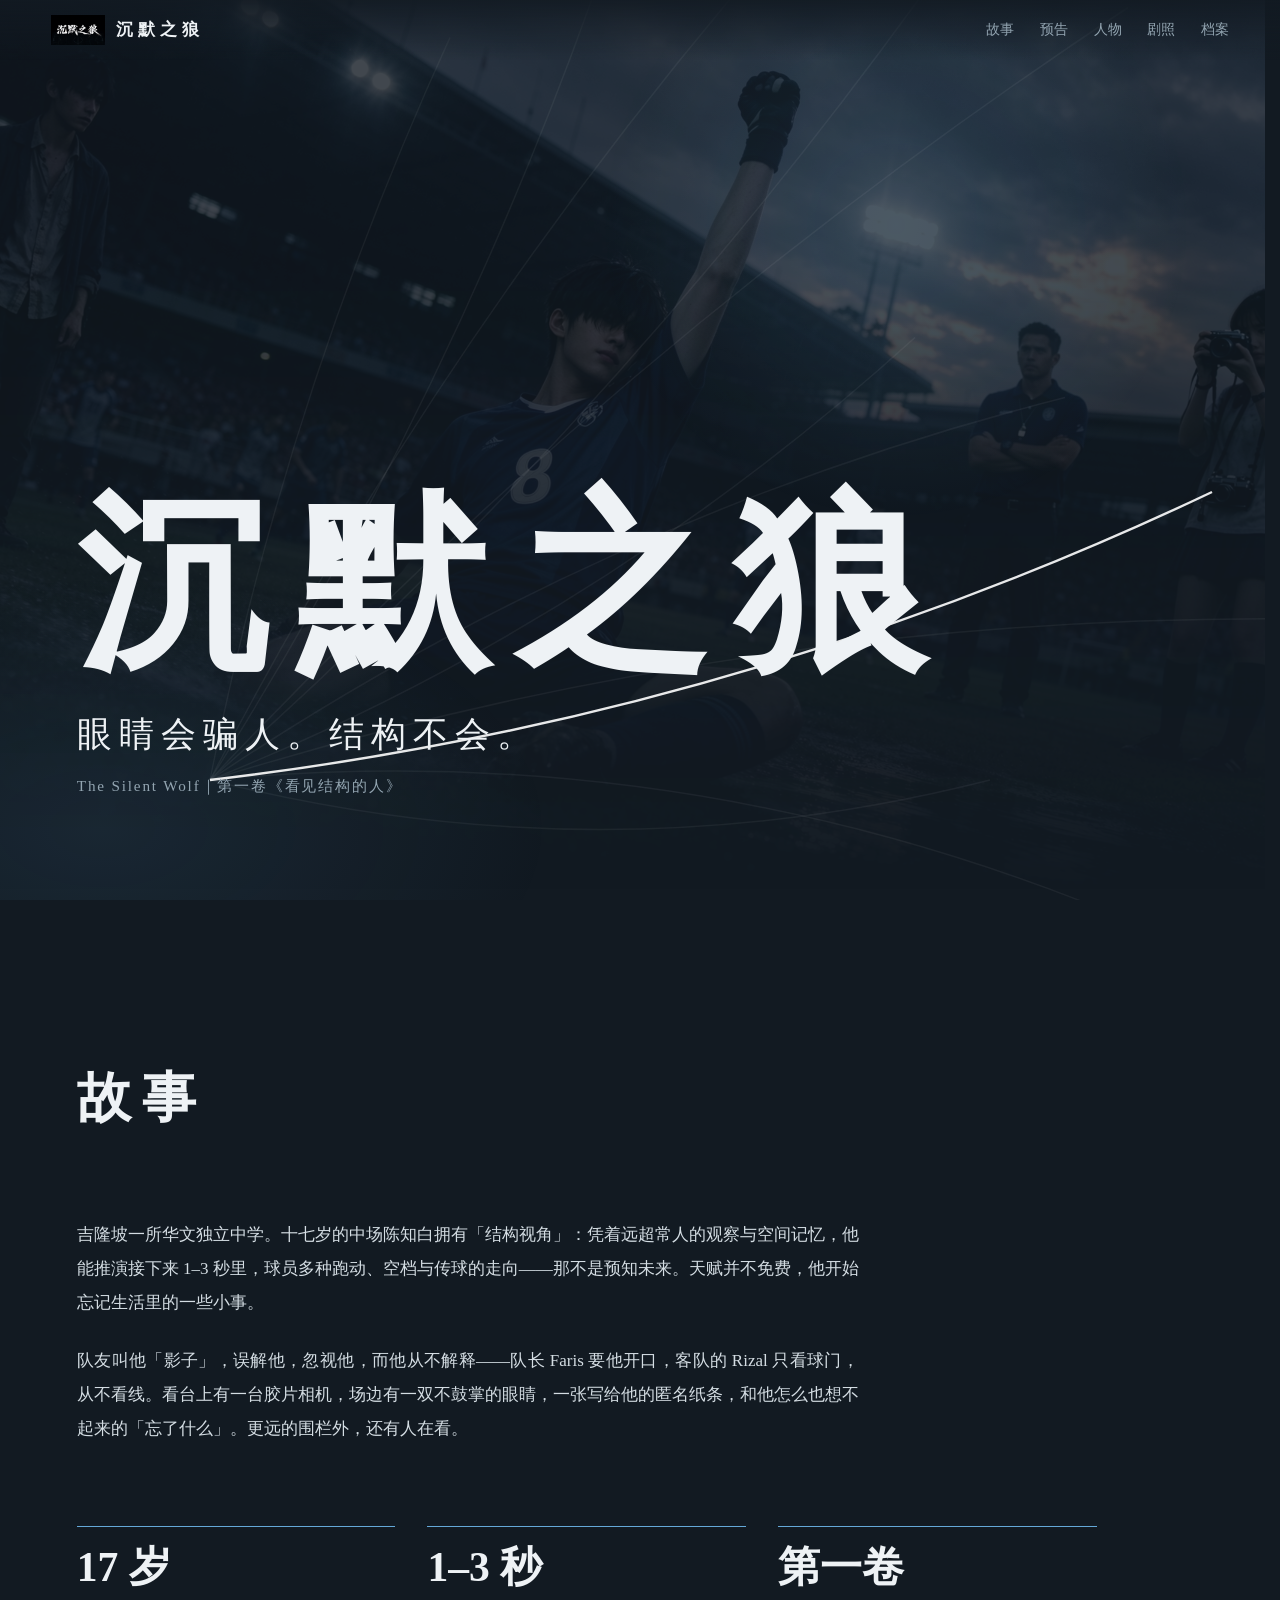
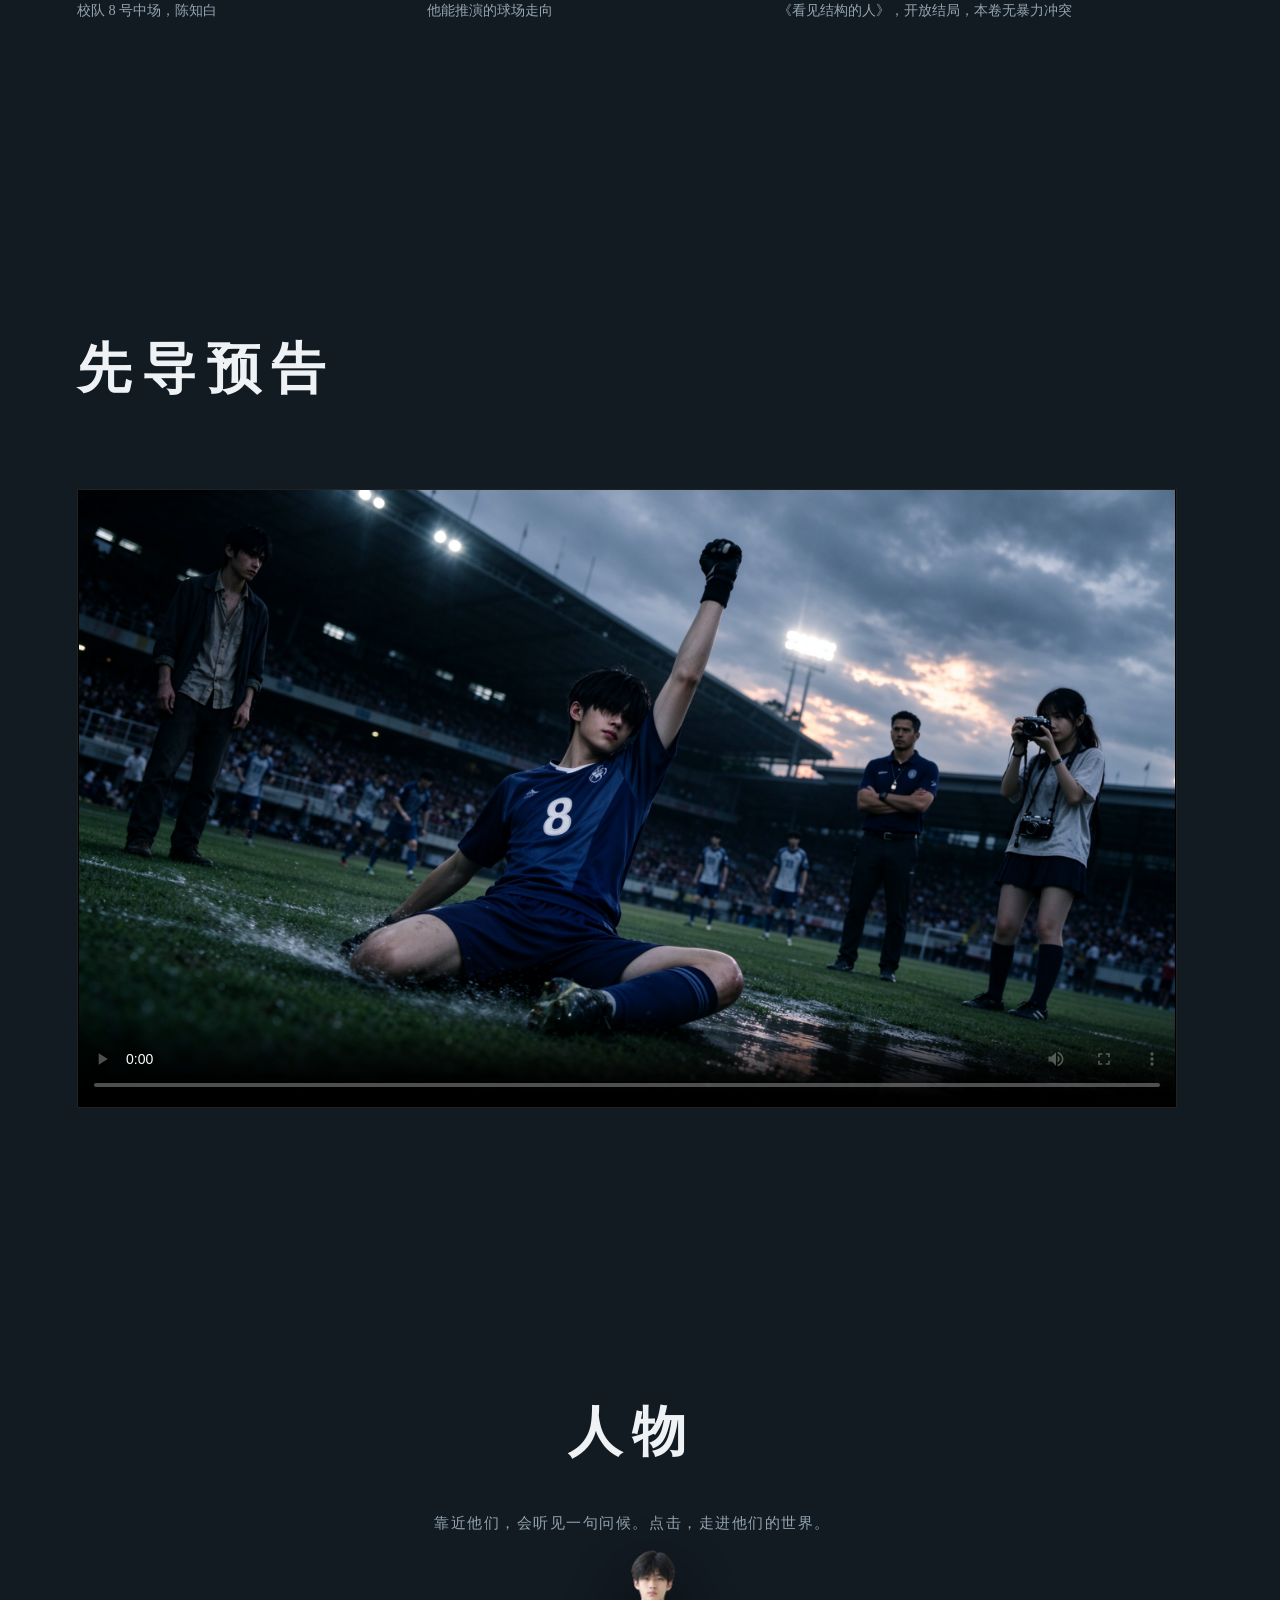
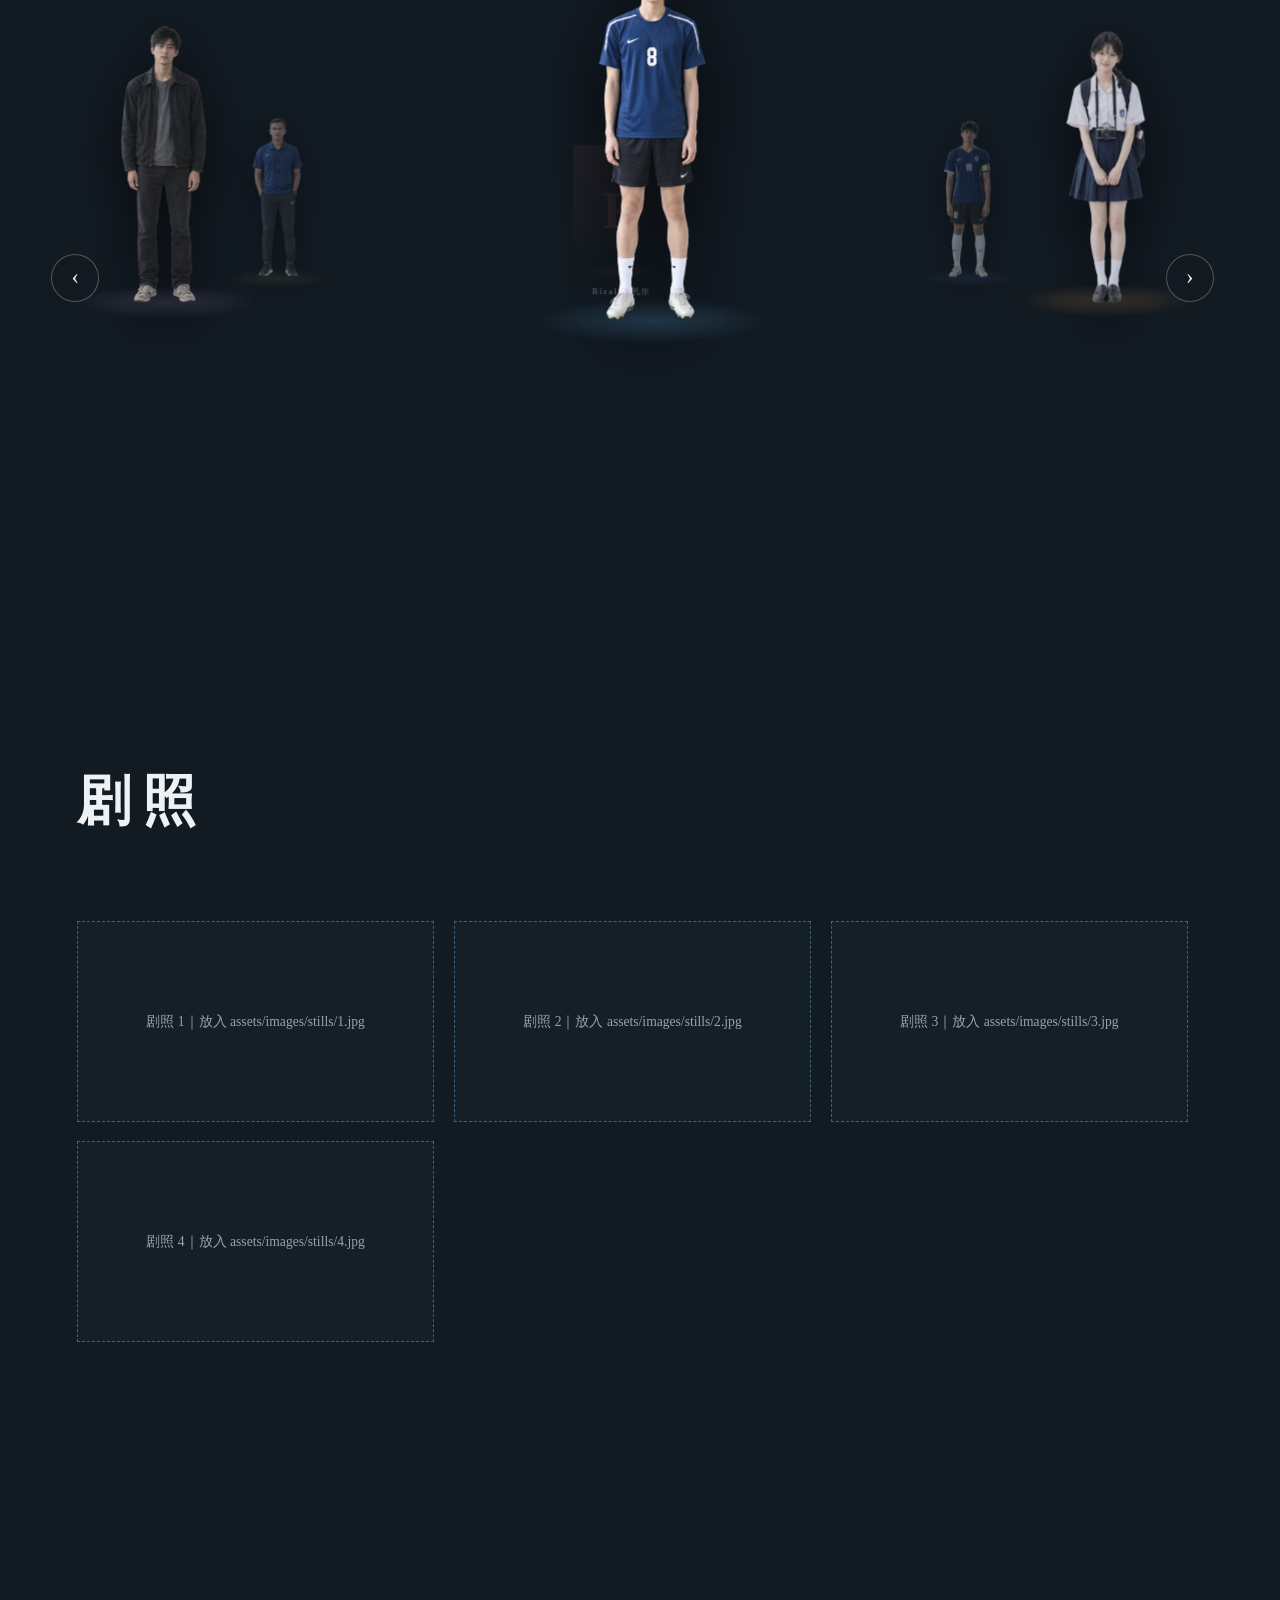
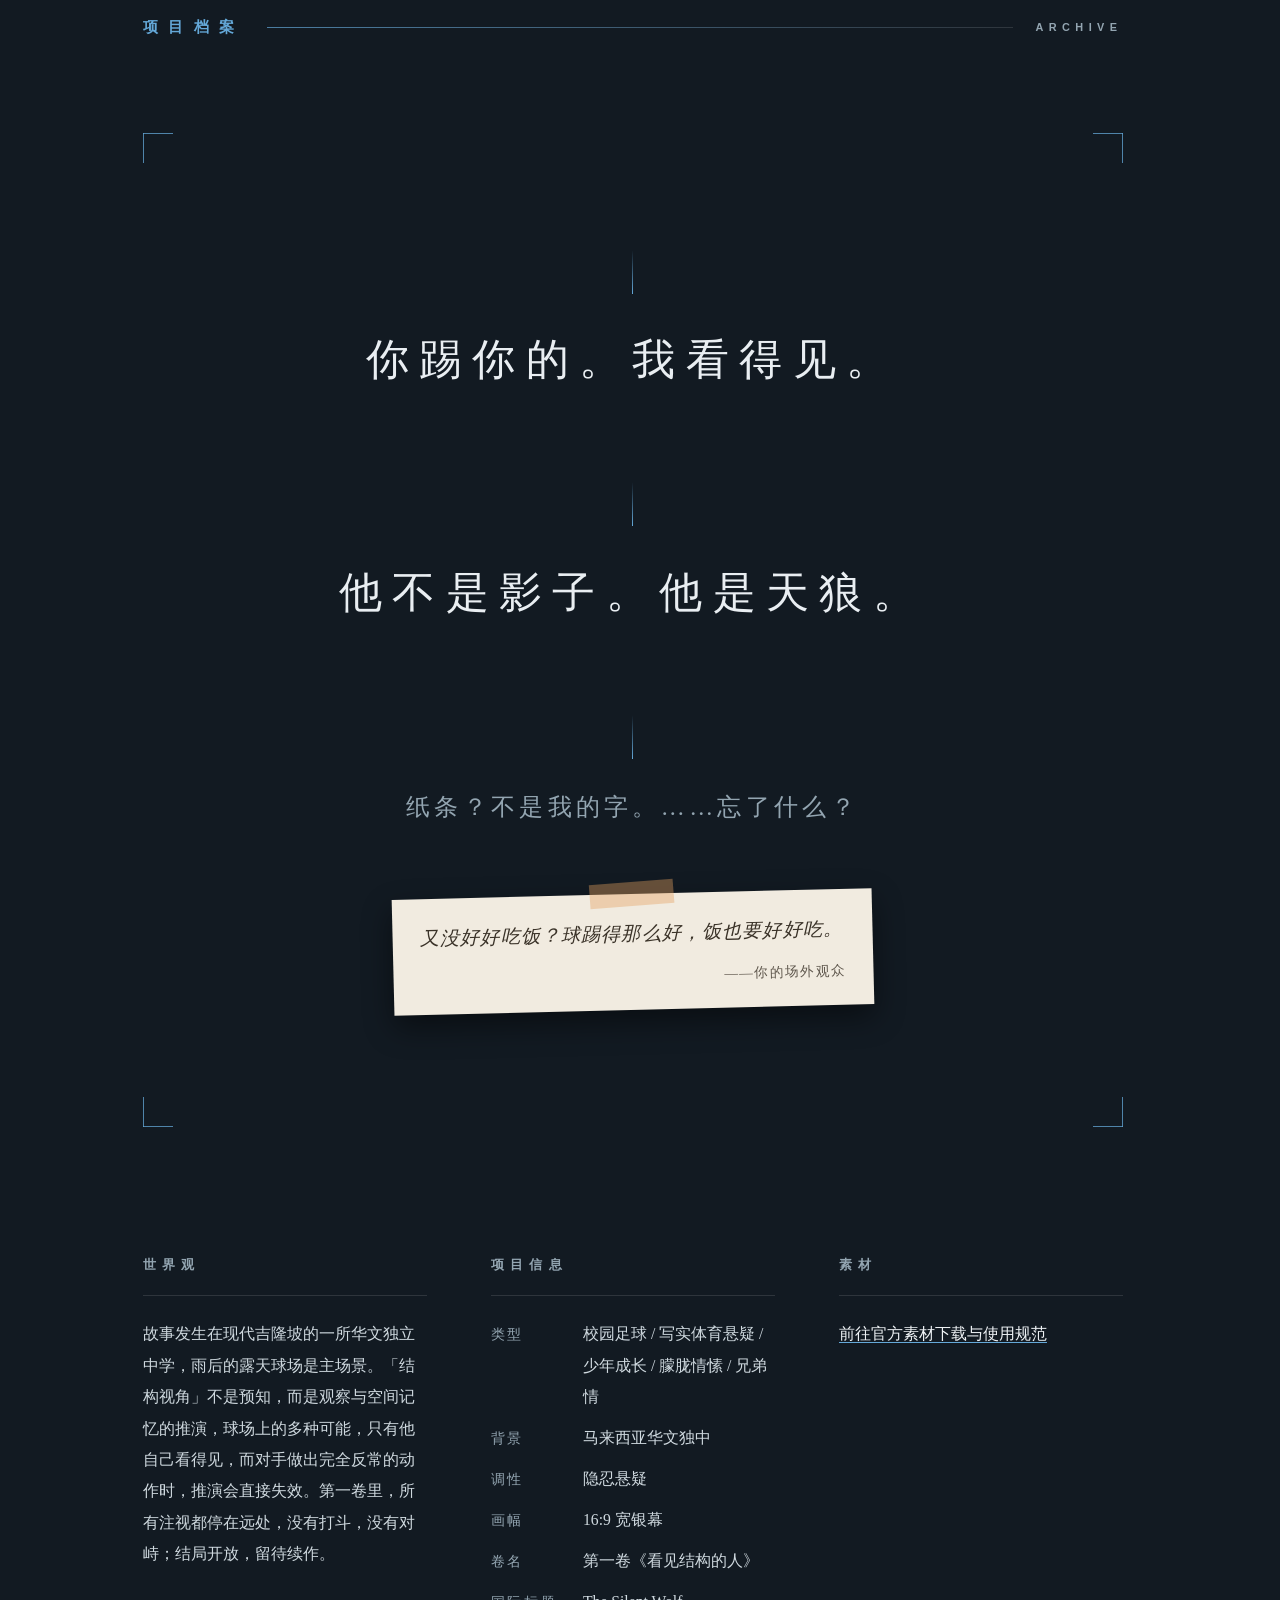
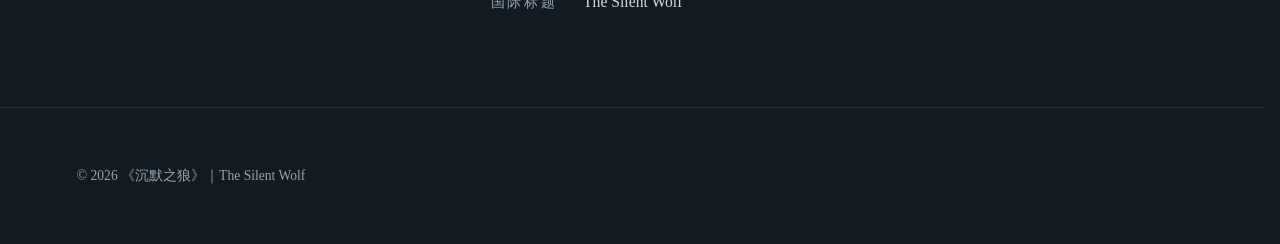
==== commit 66b07ee9: "feat: 调整3D人物环绕圆环排布，陈知白处于圆环正前方中心；顺时针右侧依次：苏念 → Faris → Rizal → Ariff；左侧为陈知夜，其余文案、交互、样式完全不变" ====
--- a/index.html
+++ b/index.html
@@ -1,173 +1,176 @@
 <!DOCTYPE html>
 <html lang="zh-CN">
 <head>
-<meta charset="UTF-8">
-<meta name="viewport" content="width=device-width,initial-scale=1">
-<title>沉默之狼 | The Silent Wolf</title>
-<meta name="theme-color" content="#121a22">
-<!-- 浏览器标签小图标 favicon -->
-<link rel="icon" type="image/png" href="favicon.png">
-<!-- 社交分享 OG 卡片（上线后请把 og:image 改成完整网址，如 https://你的域名/preview.png，建议 1200×630） -->
-<meta property="og:site_name" content="沉默之狼 The Silent Wolf">
-<meta property="og:locale" content="zh_CN">
-<meta property="og:type" content="website">
-<meta property="og:title" content="沉默之狼｜看见结构的人 · 写实体育悬疑成长片">
-<meta property="og:description" content="沉默之狼（The Silent Wolf）｜以马来西亚华文独中校园足球为背景的写实体育悬疑成长片。眼睛会骗人。结构不会。第一卷《看见结构的人》。">
-<meta property="og:image" content="preview.png">
-<meta name="twitter:card" content="summary_large_image">
-<meta name="description" content="沉默之狼（The Silent Wolf）｜马来西亚华文独中校园足球写实体育悬疑成长片。眼睛会骗人。结构不会。第一卷《看见结构的人》">
-<style>
-@property --t{syntax:'<color>';inherits:true;initial-value:#64a8d8}
-:root{--bg:#121a22;--tx:#eef2f5;--mu:#93a5b1;--nav:60px}
-*{box-sizing:border-box;margin:0;padding:0}
-html{scroll-behavior:smooth;scroll-padding-top:var(--nav);scrollbar-gutter:stable}
-[data-t=base]{--c:#64a8d8}[data-t=bai]{--c:#64a8d8}[data-t=nian]{--c:#e3a15f}[data-t=ariff]{--c:#a9b36a}[data-t=ye]{--c:#a79bc4}
-body{--t:#64a8d8;background:var(--bg);color:var(--tx);font:17px/2 "Noto Serif SC","Source Han Serif SC","Songti SC",STSong,SimSun,serif;transition:--t 1.2s;overflow-x:hidden}
-body[data-t]{--t:var(--c)}
-.wash{position:fixed;inset:0;z-index:-1;pointer-events:none;background:radial-gradient(circle 420px at var(--gx,70%) var(--gy,25%),color-mix(in srgb,var(--t) 16%,transparent),transparent 70%),radial-gradient(50% 40% at 8% 92%,color-mix(in srgb,var(--t) 10%,transparent),transparent 70%)}
-button{font:inherit}
-a:focus-visible,button:focus-visible,video:focus-visible{outline:2px solid var(--t);outline-offset:3px}
-#bar{position:fixed;top:0;left:0;height:2px;width:100%;background:var(--t);transform-origin:0 50%;transform:scaleX(0);z-index:60}
-header{position:fixed;inset:0 0 auto 0;height:var(--nav);z-index:50;display:flex;align-items:center;justify-content:space-between;gap:1rem;padding:0 4vw;background:linear-gradient(#121a22e6,#121a2200)}
-.brand{display:flex;align-items:center;gap:.7rem;color:var(--tx);text-decoration:none;letter-spacing:.3em;font-weight:700;white-space:nowrap}
-.brand img{height:30px;width:auto}
-nav{display:flex;gap:1.6rem;overflow-x:auto;scrollbar-width:none}
-nav a{color:var(--mu);text-decoration:none;font-size:.9rem;white-space:nowrap;border-bottom:1px solid transparent;transition:color .3s}
-nav a.on{color:var(--tx);border-color:var(--t)}
-.hero{min-height:100vh;min-height:100svh;position:relative;display:flex;flex-direction:column;justify-content:flex-end;padding:0 6vw 11vh;overflow:hidden}
-.hero::before{content:"";position:absolute;inset:0;background:url(assets/images/poster.png) center/cover;opacity:.2;-webkit-mask:linear-gradient(#000 30%,transparent);mask:linear-gradient(#000 30%,transparent)}
-.hero svg{position:absolute;inset:0;width:100%;height:100%}
-.br{fill:none;stroke:#fff;stroke-opacity:.16;stroke-width:1;stroke-dasharray:1400;stroke-dashoffset:1400;animation:draw 2.4s cubic-bezier(.3,.6,.2,1) var(--d,0s) forwards,fade 2.2s calc(var(--d,0s) + 3.4s) forwards}
-.br.hi{stroke-opacity:.9;stroke-width:1.6;animation:draw 1.6s cubic-bezier(.3,.6,.2,1) 2.2s forwards}
-@keyframes draw{to{stroke-dashoffset:0}}
-@keyframes fade{to{stroke-opacity:.05}}
-.hero h1{position:relative;font-size:clamp(4.5rem,17vw,12rem);line-height:1.05;letter-spacing:.14em;font-weight:900}
-.hero .slogan{position:relative;font-size:clamp(1.3rem,3vw,2.2rem);letter-spacing:.2em;margin-top:.4em}
-.hero .sub{position:relative;color:var(--mu);font-size:.95rem;letter-spacing:.12em}
-.sec{padding:16vh 6vw}
-.w{max-width:46em}
-h2.t{font-size:clamp(2rem,5vw,3.4rem);letter-spacing:.2em;font-weight:900;margin-bottom:1.2em}
-.story p{color:#d4dde3;text-align:justify}
-.facts{display:grid;grid-template-columns:repeat(auto-fit,minmax(200px,1fr));gap:2rem;margin-top:5rem;max-width:60em}
-.facts div{border-top:1px solid var(--t);padding-top:1rem;transition:border-color 1.2s}
-.facts b{display:block;font-size:2.6rem;line-height:1.2;font-weight:900}
-.facts span{color:var(--mu);font-size:.9rem}
-.vid{aspect-ratio:16/9;max-width:1100px;background:#000;border:1px solid #ffffff22}
-.vid video{width:100%;height:100%;display:block}
-/* 人物 3D 环 */
-.stage{padding:14vh 0 10vh;text-align:center;position:relative;overflow:hidden}
-.stage h2.t{margin-bottom:.4em}
-.tip{color:var(--mu);font-size:.95rem;letter-spacing:.1em}
-.rw{position:relative;margin:6.5rem auto 0;max-width:100vw}
-.ring{position:relative;height:470px;perspective:1500px;max-width:100vw}
-.c3{--w:clamp(170px,20vw,260px);position:absolute;left:50%;top:0;width:var(--w);margin-left:calc(var(--w)/-2);transition:filter .4s}
-.ring.hov .c3:not(.hv){filter:brightness(.5) blur(1.5px)}
-.in{display:block;width:100%;background:none;border:0;color:inherit;cursor:pointer;text-align:center;transform:perspective(700px) translateY(var(--y,0px)) rotateX(var(--rx,0deg)) rotateY(var(--ry,0deg)) scale(var(--s,1));transition:transform .35s}
-.c3.hv .in{--s:1.2;--y:-12px}
-.mw{position:relative;display:block;aspect-ratio:3/4;animation:bob 5s ease-in-out infinite}
-.c3:nth-child(even) .mw{animation-delay:-2.5s}
-.c3.hv .mw{animation-play-state:paused}
-@keyframes bob{50%{transform:translateY(-8px)}}
-.mw::after{content:"";position:absolute;left:8%;right:8%;bottom:-3%;height:12%;border-radius:50%;background:radial-gradient(closest-side,color-mix(in srgb,var(--c) 55%,transparent),transparent);opacity:.5;transition:opacity .4s}
-.c3.hv .mw::after{opacity:1}
-.mdl{position:relative;z-index:1;width:100%;height:100%;object-fit:contain;object-position:center bottom;display:block;filter:drop-shadow(0 16px 22px #000a);transition:filter .4s}
-.c3.hv .mdl{filter:drop-shadow(0 0 22px color-mix(in srgb,var(--c) 70%,transparent)) drop-shadow(0 16px 22px #000a)}
-.cn{display:block;margin-top:1.1rem;letter-spacing:.2em;font-weight:700;opacity:0;transition:opacity .3s}
-.c3.hv .cn,.c3.noimg .cn{opacity:1}
-.c3.noimg .mw{background:linear-gradient(160deg,color-mix(in srgb,var(--c) 30%,#121a22),#121a22 80%)}
-.c3.noimg .mw::before{content:attr(data-g);position:absolute;inset:0;display:grid;place-items:center;font-size:7rem;font-weight:900;color:var(--c);opacity:.4}
-.bub{position:absolute;left:50%;bottom:100%;transform:translate(-50%,6px);margin-bottom:38px;background:#eef2f5;color:#1a232b;padding:.5rem .9rem;border-radius:12px;font-size:.9rem;line-height:1.5;white-space:normal;width:max-content;max-width:min(20em,72vw);text-align:center;opacity:0;transition:.25s;pointer-events:none}
-.bub::after{content:"";position:absolute;left:50%;top:100%;margin-left:-6px;border:6px solid transparent;border-top-color:#eef2f5}
-.c3.hv .bub{opacity:1;transform:translate(-50%,0)}
-.arr{position:absolute;top:50%;margin-top:-24px;width:48px;height:48px;border-radius:50%;border:1px solid #ffffff44;background:#121a22aa;color:var(--tx);font-size:1.4rem;cursor:pointer;z-index:999}
-.arr.l{left:4vw}.arr.r{right:4vw}
-/* 画框 */
-.fig{position:relative;aspect-ratio:3/4;width:100%;max-width:430px;max-height:78vh;justify-self:center;margin:0 auto}
-.ph{position:absolute;inset:0;overflow:hidden;display:block;background:linear-gradient(160deg,color-mix(in srgb,var(--c) 30%,#121a22),#121a22 80%);transition:filter .6s}
-.ph img{width:100%;height:100%;object-fit:contain;object-position:center bottom;display:block}
-.ph.noimg::after{content:attr(data-g);position:absolute;inset:0;display:grid;place-items:center;font-size:8rem;font-weight:900;color:var(--c);opacity:.4}
-.fig[data-s=grid] .ph{background-image:repeating-linear-gradient(90deg,color-mix(in srgb,var(--c) 22%,transparent) 0 1px,transparent 1px 44px),repeating-linear-gradient(0deg,color-mix(in srgb,var(--c) 22%,transparent) 0 1px,transparent 1px 44px),linear-gradient(160deg,color-mix(in srgb,var(--c) 30%,#121a22),#121a22 80%)}
-.fig[data-s=grid]::before{content:"";position:absolute;left:-8%;bottom:14%;width:120%;height:1px;background:#ffffffb3;transform:rotate(-24deg);transform-origin:left;z-index:2}
-.fig[data-s=film]{background:#f1ebe0;transform:rotate(-2.2deg);box-shadow:0 24px 60px #0009}
-.fig[data-s=film] .ph{inset:10px 10px 44px}
-.fig[data-s=line]{outline:1px solid var(--c);outline-offset:10px}
-.fig[data-s=quiet]{border-right:3px solid var(--c)}
-.fig[data-s=quiet] .ph{filter:saturate(.35)}
-/* 金句卡 */
-.card{position:relative;max-width:25em;margin-top:2.2rem;padding:1.4rem 1.7rem;font-size:1.2rem;line-height:1.85;letter-spacing:.06em;transition:transform .8s,box-shadow .8s}
-.card cite{display:block;margin-top:.8em;font-size:.85rem;font-style:normal;text-align:right;letter-spacing:.1em;opacity:.8}
-.note{background:#f1ebe0;color:#3a3228;transform:rotate(1.2deg);box-shadow:0 12px 30px #0007;font-style:italic}
-.note::before{content:"";position:absolute;top:-12px;left:50%;width:84px;height:24px;margin-left:-42px;background:#e3a15f66;transform:rotate(-3deg)}
-.c-bai{font-size:1.35rem;background:repeating-linear-gradient(90deg,color-mix(in srgb,var(--c) 10%,transparent) 0 1px,transparent 1px 28px),color-mix(in srgb,var(--c) 7%,#121a22);border:1px solid color-mix(in srgb,var(--c) 40%,transparent)}
-.c-bai::before{content:"";position:absolute;top:-1px;left:-1px;width:46%;height:1px;background:#ffffffb3}
-.c-ariff{padding-top:2.5rem;margin-left:7px;background:#19221a;border:1px solid var(--c);outline:1px solid color-mix(in srgb,var(--c) 45%,transparent);outline-offset:6px}
-.c-ariff::before{content:"「";position:absolute;top:.3rem;left:.6rem;font-size:2.2rem;line-height:1;color:var(--c)}
-.c-ye{padding:1.8rem .4rem;font-size:1.45rem;font-weight:300;color:#e6e1f0;border-top:1px solid var(--c);border-bottom:1px solid var(--c);box-shadow:0 30px 60px -40px var(--c)}
-/* 欢迎 + 角色简介 */
-#wel{position:fixed;inset:0;z-index:110;display:grid;place-items:center;padding:6vw;text-align:center;cursor:pointer;background:radial-gradient(circle at 50% 50%,color-mix(in srgb,var(--c) 25%,#0b1117),#0b1117 75%);opacity:0;visibility:hidden;transition:opacity .6s,visibility .6s}
-#wel.on{opacity:1;visibility:visible}
-#wt{font-size:clamp(1.5rem,4vw,2.6rem);letter-spacing:.14em;line-height:1.8;min-height:2em}
-#wt::after{content:"";display:inline-block;width:2px;height:1em;background:var(--c);margin-left:6px;vertical-align:middle;animation:bl 1s steps(1) infinite}
-@keyframes bl{50%{opacity:0}}
-#prof{position:fixed;inset:0;z-index:100;overflow:auto;background:color-mix(in srgb,var(--c) 14%,#0b1117);opacity:0;visibility:hidden;transition:opacity .7s,visibility .7s}
-#prof.on{opacity:1;visibility:visible}
-#prof::after{content:"";position:fixed;inset:0;pointer-events:none;opacity:0;transition:opacity .9s;background:radial-gradient(circle at 50% 60%,color-mix(in srgb,var(--c) 38%,transparent),transparent 65%)}
-#prof.hl::after{opacity:1}
-#prof.hl .c-ye{transform:scale(1.07);box-shadow:0 30px 80px -30px var(--c)}
-#cls{position:fixed;top:14px;right:4vw;z-index:5;width:44px;height:44px;border-radius:50%;border:1px solid #ffffff44;background:#0b1117aa;color:var(--tx);font-size:1.5rem;cursor:pointer}
-.pw{position:relative;z-index:1;min-height:100vh;min-height:100svh;display:grid;grid-template-columns:minmax(0,5fr) minmax(0,6fr);gap:6vw;align-items:center;padding:12vh 6vw 6vh;max-width:1200px;margin:auto}
-.pw .fig{max-width:400px}
-.pw h2{font-size:clamp(3rem,8vw,6rem);line-height:1.1;letter-spacing:.08em;font-weight:900}
-.role{color:var(--c);letter-spacing:.2em;font-size:.95rem;margin:.4em 0 1.6em}
-.pw p.d{max-width:30em;color:#d4dde3}
-.hint{margin-top:2rem;color:var(--c);font-size:.9rem;letter-spacing:.12em}
-.stw{position:relative;z-index:1;padding:0 6vw 14vh;max-width:1200px;margin:auto}
-.st{position:relative;aspect-ratio:16/9;background:color-mix(in srgb,var(--t) 6%,#0f161d);border:1px dashed color-mix(in srgb,var(--t) 50%,transparent);overflow:hidden;display:grid;place-items:center;text-align:center;color:var(--mu);font-size:.85rem;padding:1rem}
-.st img{position:absolute;inset:0;width:100%;height:100%;object-fit:cover}
-.st.e::after{content:attr(data-p)}
-#xs{position:fixed;inset:0;width:100%;height:100%;pointer-events:none;display:none}
-#prof[data-t=bai] #xs{display:block}
-#xs line{stroke:#fff;stroke-opacity:.12}#xs line.hi{stroke-opacity:.9;stroke-width:1.6}
-#lens{position:fixed;inset:0;pointer-events:none;display:none;z-index:2;background:radial-gradient(circle 170px at var(--mx,50%) var(--my,50%),transparent 158px,#e3a15fcc 160px,transparent 163px),radial-gradient(circle 190px at var(--mx,50%) var(--my,50%),transparent 35%,#000a 100%)}
-#prof[data-t=nian] #lens{display:block}
-#fx{position:fixed;inset:0;pointer-events:none;z-index:3;overflow:hidden}
-.fl{position:absolute;inset:0;background:#fff;animation:fl .5s forwards}@keyframes fl{from{opacity:.85}to{opacity:0}}
-.rp{position:absolute;width:20px;height:20px;margin:-10px;border:2px solid var(--c);border-radius:50%;animation:rp 1.3s ease-out forwards}
-@keyframes rp{to{transform:scale(7);opacity:0}}
-.rt{position:absolute;max-width:18em;color:var(--c);letter-spacing:.1em;animation:rt 1.6s forwards}@keyframes rt{to{opacity:0;transform:translateY(-26px)}}
-#hold{display:none;position:fixed;left:50%;bottom:6vh;width:84px;height:84px;margin-left:-42px;border-radius:50%;border:1px solid var(--c);background:transparent;color:var(--tx);cursor:pointer;z-index:4;transition:.6s;font-size:.85rem;touch-action:none;user-select:none;-webkit-user-select:none;-webkit-touch-callout:none}
-#prof[data-t=ye] #hold{display:block}
-#prof.hl #hold{background:color-mix(in srgb,var(--c) 40%,transparent);transform:scale(1.35);box-shadow:0 0 60px var(--c)}
-/* 金句与档案 */
-#prof.hl .fig .ph{filter:brightness(.16) saturate(.15);transition:filter 1.6s ease-out}
-.pnx{position:fixed;top:50%;margin-top:-22px;width:44px;height:44px;border-radius:50%;border:1px solid #ffffff44;background:#0b1117aa;color:var(--tx);font-size:1.4rem;cursor:pointer;z-index:5;transition:border-color .3s}
-.pnx:hover{border-color:var(--c)}.pnx.l{left:2vw}.pnx.r{right:2vw}
-/* 项目档案：标题=片头字幕式小标，金句=取景框内的字幕墙，信息=片尾字幕式排版 */
-.arc{padding:14vh 6vw 10vh}
-.ah{display:flex;align-items:center;gap:1.4rem;max-width:980px;margin:0 auto 10vh}
-.ah h2{font-size:.95rem;font-weight:600;letter-spacing:.7em;color:var(--t);white-space:nowrap;transition:color 1.2s}
-.ah i{flex:1;height:1px;background:linear-gradient(90deg,color-mix(in srgb,var(--t) 70%,transparent),#ffffff1f)}
-.ah span{font:600 .68rem/1 Arial,sans-serif;letter-spacing:.5em;color:var(--mu)}
-.qw{--k:color-mix(in srgb,var(--t) 75%,transparent);position:relative;max-width:980px;margin:0 auto;padding:13vh 7vw;text-align:center;background:linear-gradient(var(--k),var(--k)) left top/30px 1px no-repeat,linear-gradient(var(--k),var(--k)) left top/1px 30px no-repeat,linear-gradient(var(--k),var(--k)) right top/30px 1px no-repeat,linear-gradient(var(--k),var(--k)) right top/1px 30px no-repeat,linear-gradient(var(--k),var(--k)) left bottom/30px 1px no-repeat,linear-gradient(var(--k),var(--k)) left bottom/1px 30px no-repeat,linear-gradient(var(--k),var(--k)) right bottom/30px 1px no-repeat,linear-gradient(var(--k),var(--k)) right bottom/1px 30px no-repeat}
-.qw .q{margin:0;font-size:clamp(1.5rem,3.4vw,2.7rem);font-weight:300;letter-spacing:.24em;line-height:1.9;color:#e9eef2}
-.qw .q+.q{margin-top:9vh}
-.qw .q::before{content:"";display:block;width:1px;height:44px;margin:0 auto 1.6rem;background:linear-gradient(transparent,var(--t))}
-.qw .q.s{font-size:clamp(1.1rem,2vw,1.5rem);letter-spacing:.18em;color:var(--mu)}
-.qw .note{margin:4rem auto 0;text-align:left;transform:rotate(-1.4deg)}
-.pos{max-width:34em;margin:14vh auto 0;text-align:center;font-size:1.15rem;line-height:2.3;letter-spacing:.08em;color:#cfd9df}
-.pos::before{content:"项目定位";display:block;margin-bottom:1.4rem;font-size:.75rem;letter-spacing:.6em;color:var(--t);transition:color 1.2s}
-.cr{max-width:980px;margin:14vh auto 0;display:grid;grid-template-columns:repeat(auto-fit,minmax(260px,1fr));gap:4.5rem 4rem}
-.cr h3{font-size:.8rem;font-weight:600;letter-spacing:.5em;color:var(--mu);padding-bottom:1rem;margin-bottom:1.4rem;border-bottom:1px solid #ffffff1f}
-.cr p,.cr dd{margin:0;color:#cfd9df;font-size:.98rem;line-height:2}
-.cr dl{display:grid;grid-template-columns:auto 1fr;gap:.6rem 1.6rem;align-items:baseline}
-.cr dt{color:var(--mu);font-size:.85rem;letter-spacing:.2em;white-space:nowrap}
-.cr a{color:var(--tx);border-bottom:1px solid var(--t);text-decoration:none}
-@supports (animation-timeline:view()){.qw .q{animation:qin linear both;animation-timeline:view();animation-range:entry 5% entry 70%}}
-@keyframes qin{from{opacity:0;filter:blur(6px);transform:translateY(18px)}to{opacity:1;filter:none;transform:none}}
-footer{padding:6vh 6vw;color:var(--mu);font-size:.85rem;border-top:1px solid #ffffff18}
-@media(max-width:820px){.pw{grid-template-columns:1fr;gap:3rem;padding-top:10vh}.qw{padding:9vh 7vw}.qw .q{letter-spacing:.14em}.ah h2{letter-spacing:.45em}.ah span{display:none}.pnx{top:auto;bottom:4vh;margin-top:0}.pnx.l{left:5vw}.pnx.r{right:5vw}.brand{letter-spacing:.15em}.hero{padding-bottom:9vh}.ring{height:340px}}
-@media(prefers-reduced-motion:reduce){*{animation:none!important;transition:none!important;scroll-behavior:auto!important}.br{stroke-dashoffset:0}}
-</style>
+  <meta charset="UTF-8">
+  <meta name="viewport" content="width=device-width,initial-scale=1">
+  <title>沉默之狼 | The Silent Wolf</title>
+  <meta name="theme-color" content="#121a22">
+  <!-- 浏览器标签小图标 favicon -->
+  <link rel="icon" type="image/png" href="favicon.png">
+  <!-- 社交分享 OG 卡片（上线后请把 og:image 改成完整网址，如 https://你的域名/preview.png，建议 1200×630） -->
+  <meta property="og:site_name" content="沉默之狼 The Silent Wolf">
+  <meta property="og:locale" content="zh_CN">
+  <meta property="og:type" content="website">
+  <meta property="og:title" content="沉默之狼｜看见结构的人 · 写实体育悬疑">
+  <meta property="og:description" content="沉默之狼（The Silent Wolf）｜以马来西亚华文独中校园足球为背景的写实体育悬疑。眼睛会骗人。结构不会。第一卷《看见结构的人》。">
+  <meta property="og:image" content="preview.png">
+  <meta name="twitter:card" content="summary_large_image">
+  <meta name="description" content="沉默之狼（The Silent Wolf）｜马来西亚华文独中校园足球写实体育悬疑。眼睛会骗人。结构不会。第一卷《看见结构的人》">
+  <style>
+    @property --t{syntax:'<color>';inherits:true;initial-value:#64a8d8}
+    :root{--bg:#121a22;--tx:#eef2f5;--mu:#93a5b1;--nav:60px}
+    *{box-sizing:border-box;margin:0;padding:0}
+    html{scroll-behavior:smooth;scroll-padding-top:var(--nav);scrollbar-gutter:stable}
+    [data-t=base]{--c:#64a8d8}[data-t=bai]{--c:#64a8d8}[data-t=nian]{--c:#e3a15f}[data-t=ariff]{--c:#a9b36a}[data-t=ye]{--c:#a79bc4}[data-t=faris]{--c:#6f86e0}[data-t=rizal]{--c:#e0707a}
+    body{--t:#64a8d8;background:var(--bg);color:var(--tx);font:17px/2 "Noto Serif SC","Source Han Serif SC","Songti SC",STSong,SimSun,serif;transition:--t 1.2s;overflow-x:hidden}
+    body[data-t]{--t:var(--c)}
+    .wash{position:fixed;inset:0;z-index:-1;pointer-events:none;background:radial-gradient(circle 420px at var(--gx,70%) var(--gy,25%),color-mix(in srgb,var(--t) 16%,transparent),transparent 70%),radial-gradient(50% 40% at 8% 92%,color-mix(in srgb,var(--t) 10%,transparent),transparent 70%)}
+    button{font:inherit}
+    a:focus-visible,button:focus-visible,video:focus-visible{outline:2px solid var(--t);outline-offset:3px}
+    #bar{position:fixed;top:0;left:0;height:2px;width:100%;background:var(--t);transform-origin:0 50%;transform:scaleX(0);z-index:60}
+    header{position:fixed;inset:0 0 auto 0;height:var(--nav);z-index:50;display:flex;align-items:center;justify-content:space-between;gap:1rem;padding:0 4vw;background:linear-gradient(#121a22e6,#121a2200)}
+    .brand{display:flex;align-items:center;gap:.7rem;color:var(--tx);text-decoration:none;letter-spacing:.3em;font-weight:700;white-space:nowrap}
+    .brand img{height:30px;width:auto}
+    nav{display:flex;gap:1.6rem;overflow-x:auto;scrollbar-width:none}
+    nav a{color:var(--mu);text-decoration:none;font-size:.9rem;white-space:nowrap;border-bottom:1px solid transparent;transition:color .3s}
+    nav a.on{color:var(--tx);border-color:var(--t)}
+    .hero{min-height:100vh;min-height:100svh;position:relative;display:flex;flex-direction:column;justify-content:flex-end;padding:0 6vw 11vh;overflow:hidden}
+    .hero::before{content:"";position:absolute;inset:0;background:url(assets/images/poster.png) center/cover;opacity:.2;-webkit-mask:linear-gradient(#000 30%,transparent);mask:linear-gradient(#000 30%,transparent)}
+    .hero svg{position:absolute;inset:0;width:100%;height:100%}
+    .br{fill:none;stroke:#fff;stroke-opacity:.16;stroke-width:1;stroke-dasharray:1400;stroke-dashoffset:1400;animation:draw 2.4s cubic-bezier(.3,.6,.2,1) var(--d,0s) forwards,fade 2.2s calc(var(--d,0s) + 3.4s) forwards}
+    .br.hi{stroke-opacity:.9;stroke-width:1.6;animation:draw 1.6s cubic-bezier(.3,.6,.2,1) 2.2s forwards}
+    @keyframes draw{to{stroke-dashoffset:0}}
+    @keyframes fade{to{stroke-opacity:.05}}
+    .hero h1{position:relative;font-size:clamp(4.5rem,17vw,12rem);line-height:1.05;letter-spacing:.14em;font-weight:900}
+    .hero .slogan{position:relative;font-size:clamp(1.3rem,3vw,2.2rem);letter-spacing:.2em;margin-top:.4em}
+    .hero .sub{position:relative;color:var(--mu);font-size:.95rem;letter-spacing:.12em}
+    .sec{padding:16vh 6vw}
+    .w{max-width:46em}
+    h2.t{font-size:clamp(2rem,5vw,3.4rem);letter-spacing:.2em;font-weight:900;margin-bottom:1.2em}
+    .story p{color:#d4dde3;text-align:justify}
+    .facts{display:grid;grid-template-columns:repeat(auto-fit,minmax(200px,1fr));gap:2rem;margin-top:5rem;max-width:60em}
+    .facts div{border-top:1px solid var(--t);padding-top:1rem;transition:border-color 1.2s}
+    .facts b{display:block;font-size:2.6rem;line-height:1.2;font-weight:900}
+    .facts span{color:var(--mu);font-size:.9rem}
+    .vid{aspect-ratio:16/9;max-width:1100px;background:#000;border:1px solid #ffffff22}
+    .vid video{width:100%;height:100%;display:block}
+    /* 人物 3D 环 */
+    .stage{padding:14vh 0 10vh;text-align:center;position:relative;overflow:hidden}
+    .stage h2.t{margin-bottom:.4em}
+    .tip{color:var(--mu);font-size:.95rem;letter-spacing:.1em}
+    .rw{position:relative;margin:6.5rem auto 0;max-width:100vw}
+    .ring{position:relative;height:470px;perspective:1500px;max-width:100vw}
+    .c3{--w:clamp(150px,16vw,230px);position:absolute;left:50%;top:0;width:var(--w);margin-left:calc(var(--w)/-2);transition:filter .4s}
+    .ring.hov .c3:not(.hv){filter:brightness(.5) blur(1.5px)}
+    .in{display:block;width:100%;background:none;border:0;color:inherit;cursor:pointer;text-align:center;transform:perspective(700px) translateY(var(--y,0px)) rotateX(var(--rx,0deg)) rotateY(var(--ry,0deg)) scale(var(--s,1));transition:transform .35s}
+    .c3.hv .in{--s:1.2;--y:-12px}
+    .mw{position:relative;display:block;aspect-ratio:3/4;animation:bob 5s ease-in-out infinite}
+    .c3:nth-child(even) .mw{animation-delay:-2.5s}
+    .c3.hv .mw{animation-play-state:paused}
+    @keyframes bob{50%{transform:translateY(-8px)}}
+    .mw::after{content:"";position:absolute;left:8%;right:8%;bottom:-3%;height:12%;border-radius:50%;background:radial-gradient(closest-side,color-mix(in srgb,var(--c) 55%,transparent),transparent);opacity:.5;transition:opacity .4s}
+    .c3.hv .mw::after{opacity:1}
+    .mdl{position:relative;z-index:1;width:100%;height:100%;object-fit:contain;object-position:center bottom;display:block;filter:drop-shadow(0 16px 22px #000a);transition:filter .4s}
+    .c3.hv .mdl{filter:drop-shadow(0 0 22px color-mix(in srgb,var(--c) 70%,transparent)) drop-shadow(0 16px 22px #000a)}
+    .cn{display:block;margin-top:1.1rem;letter-spacing:.2em;font-weight:700;opacity:0;transition:opacity .3s}
+    .c3.hv .cn,.c3.noimg .cn{opacity:1}
+    .c3.noimg .mw{background:linear-gradient(160deg,color-mix(in srgb,var(--c) 30%,#121a22),#121a22 80%)}
+    .c3.noimg .mw::before{content:attr(data-g);position:absolute;inset:0;display:grid;place-items:center;font-size:7rem;font-weight:900;color:var(--c);opacity:.4}
+    .bub{position:absolute;left:50%;bottom:100%;transform:translate(-50%,6px);margin-bottom:38px;background:#eef2f5;color:#1a232b;padding:.5rem .9rem;border-radius:12px;font-size:.9rem;line-height:1.5;white-space:normal;width:max-content;max-width:min(20em,72vw);text-align:center;opacity:0;transition:.25s;pointer-events:none}
+    .bub::after{content:"";position:absolute;left:50%;top:100%;margin-left:-6px;border:6px solid transparent;border-top-color:#eef2f5}
+    .c3.hv .bub{opacity:1;transform:translate(-50%,0)}
+    .arr{position:absolute;top:50%;margin-top:-24px;width:48px;height:48px;border-radius:50%;border:1px solid #ffffff44;background:#121a22aa;color:var(--tx);font-size:1.4rem;cursor:pointer;z-index:999}
+    .arr.l{left:4vw}.arr.r{right:4vw}
+    /* 画框 */
+    .fig{position:relative;aspect-ratio:3/4;width:100%;max-width:430px;max-height:78vh;justify-self:center;margin:0 auto}
+    .ph{position:absolute;inset:0;overflow:hidden;display:block;background:linear-gradient(160deg,color-mix(in srgb,var(--c) 30%,#121a22),#121a22 80%);transition:filter .6s}
+    .ph img{width:100%;height:100%;object-fit:contain;object-position:center bottom;display:block}
+    .ph.noimg::after{content:attr(data-g);position:absolute;inset:0;display:grid;place-items:center;font-size:8rem;font-weight:900;color:var(--c);opacity:.4}
+    .fig[data-s=grid] .ph{background-image:repeating-linear-gradient(90deg,color-mix(in srgb,var(--c) 22%,transparent) 0 1px,transparent 1px 44px),repeating-linear-gradient(0deg,color-mix(in srgb,var(--c) 22%,transparent) 0 1px,transparent 1px 44px),linear-gradient(160deg,color-mix(in srgb,var(--c) 30%,#121a22),#121a22 80%)}
+    .fig[data-s=grid]::before{content:"";position:absolute;left:-8%;bottom:14%;width:120%;height:1px;background:#ffffffb3;transform:rotate(-24deg);transform-origin:left;z-index:2}
+    .fig[data-s=film]{background:#f1ebe0;transform:rotate(-2.2deg);box-shadow:0 24px 60px #0009}
+    .fig[data-s=film] .ph{inset:10px 10px 44px}
+    .fig[data-s=line]{outline:1px solid var(--c);outline-offset:10px}
+    .fig[data-s=quiet]{border-right:3px solid var(--c)}
+    .fig[data-s=quiet] .ph{filter:saturate(.35)}
+    .fig[data-s=band]{border-left:10px solid var(--c)}
+    .fig[data-s=skew]{clip-path:polygon(0 0,100% 5%,100% 100%,0 95%)}
+    .fig[data-s=skew] .ph{background-image:repeating-linear-gradient(115deg,color-mix(in srgb,var(--c) 18%,transparent) 0 2px,transparent 2px 26px),linear-gradient(160deg,color-mix(in srgb,var(--c) 30%,#121a22),#121a22 80%)}
+    /* 金句卡 */
+    .card{position:relative;max-width:25em;margin-top:2.2rem;padding:1.4rem 1.7rem;font-size:1.2rem;line-height:1.85;letter-spacing:.06em;transition:transform .8s,box-shadow .8s}
+    .card cite{display:block;margin-top:.8em;font-size:.85rem;font-style:normal;text-align:right;letter-spacing:.1em;opacity:.8}
+    .note{background:#f1ebe0;color:#3a3228;transform:rotate(1.2deg);box-shadow:0 12px 30px #0007;font-style:italic}
+    .note::before{content:"";position:absolute;top:-12px;left:50%;width:84px;height:24px;margin-left:-42px;background:#e3a15f66;transform:rotate(-3deg)}
+    .c-bai{font-size:1.35rem;background:repeating-linear-gradient(90deg,color-mix(in srgb,var(--c) 10%,transparent) 0 1px,transparent 1px 28px),color-mix(in srgb,var(--c) 7%,#121a22);border:1px solid color-mix(in srgb,var(--c) 40%,transparent)}
+    .c-bai::before{content:"";position:absolute;top:-1px;left:-1px;width:46%;height:1px;background:#ffffffb3}
+    .c-ariff{padding-top:2.5rem;margin-left:7px;background:#19221a;border:1px solid var(--c);outline:1px solid color-mix(in srgb,var(--c) 45%,transparent);outline-offset:6px}
+    .c-ariff::before{content:"「";position:absolute;top:.3rem;left:.6rem;font-size:2.2rem;line-height:1;color:var(--c)}
+    .c-ye{padding:1.8rem .4rem;font-size:1.45rem;font-weight:300;color:#e6e1f0;border-top:1px solid var(--c);border-bottom:1px solid var(--c);box-shadow:0 30px 60px -40px var(--c)}
+    .c-faris{padding-left:1.9rem;font-weight:700;background:color-mix(in srgb,var(--c) 12%,#121a22);border-left:6px solid var(--c)}
+    .c-rizal{transform:skewX(-6deg);background:color-mix(in srgb,var(--c) 10%,#121a22);border:1px solid var(--c)}
+    /* 欢迎 + 角色简介 */
+    #wel{position:fixed;inset:0;z-index:110;display:grid;place-items:center;padding:6vw;text-align:center;cursor:pointer;background:radial-gradient(circle at 50% 50%,color-mix(in srgb,var(--c) 25%,#0b1117),#0b1117 75%);opacity:0;visibility:hidden;transition:opacity .6s,visibility .6s}
+    #wel.on{opacity:1;visibility:visible}
+    #wt{font-size:clamp(1.5rem,4vw,2.6rem);letter-spacing:.14em;line-height:1.8;min-height:2em}
+    #wt::after{content:"";display:inline-block;width:2px;height:1em;background:var(--c);margin-left:6px;vertical-align:middle;animation:bl 1s steps(1) infinite}
+    @keyframes bl{50%{opacity:0}}
+    #prof{position:fixed;inset:0;z-index:100;overflow:auto;background:color-mix(in srgb,var(--c) 14%,#0b1117);opacity:0;visibility:hidden;transition:opacity .7s,visibility .7s}
+    #prof.on{opacity:1;visibility:visible}
+    #prof::after{content:"";position:fixed;inset:0;pointer-events:none;opacity:0;transition:opacity .9s;background:radial-gradient(circle at 50% 60%,color-mix(in srgb,var(--c) 38%,transparent),transparent 65%)}
+    #prof.hl::after{opacity:1}
+    #prof.hl .c-ye{transform:scale(1.07);box-shadow:0 30px 80px -30px var(--c)}
+    #cls{position:fixed;top:14px;right:4vw;z-index:5;width:44px;height:44px;border-radius:50%;border:1px solid #ffffff44;background:#0b1117aa;color:var(--tx);font-size:1.5rem;cursor:pointer}
+    .pw{position:relative;z-index:1;min-height:100vh;min-height:100svh;display:grid;grid-template-columns:minmax(0,5fr) minmax(0,6fr);gap:6vw;align-items:center;padding:12vh 6vw 6vh;max-width:1200px;margin:auto}
+    .pw .fig{max-width:400px}
+    .pw h2{font-size:clamp(3rem,8vw,6rem);line-height:1.1;letter-spacing:.08em;font-weight:900}
+    .role{color:var(--c);letter-spacing:.2em;font-size:.95rem;margin:.4em 0 1.6em}
+    .pw p.d{max-width:30em;color:#d4dde3}
+    .hint{margin-top:2rem;color:var(--c);font-size:.9rem;letter-spacing:.12em}
+    .stw{position:relative;z-index:1;padding:0 6vw 14vh;max-width:1200px;margin:auto}
+    .st{position:relative;aspect-ratio:16/9;background:color-mix(in srgb,var(--t) 6%,#0f161d);border:1px dashed color-mix(in srgb,var(--t) 50%,transparent);overflow:hidden;display:grid;place-items:center;text-align:center;color:var(--mu);font-size:.85rem;padding:1rem}
+    .st img{position:absolute;inset:0;width:100%;height:100%;object-fit:cover}
+    .st.e::after{content:attr(data-p)}
+    #xs{position:fixed;inset:0;width:100%;height:100%;pointer-events:none;display:none}
+    #prof[data-t=bai] #xs,#prof[data-t=rizal] #xs{display:block}
+    #xs line{stroke:#fff;stroke-opacity:.12}#xs line.hi{stroke-opacity:.9;stroke-width:1.6}
+    #lens{position:fixed;inset:0;pointer-events:none;display:none;z-index:2;background:radial-gradient(circle 170px at var(--mx,50%) var(--my,50%),transparent 158px,#e3a15fcc 160px,transparent 163px),radial-gradient(circle 190px at var(--mx,50%) var(--my,50%),transparent 35%,#000a 100%)}
+    #prof[data-t=nian] #lens{display:block}
+    #fx{position:fixed;inset:0;pointer-events:none;z-index:3;overflow:hidden}
+    .fl{position:absolute;inset:0;background:#fff;animation:fl .5s forwards}@keyframes fl{from{opacity:.85}to{opacity:0}}
+    .rp{position:absolute;width:20px;height:20px;margin:-10px;border:2px solid var(--c);border-radius:50%;animation:rp 1.3s ease-out forwards}
+    @keyframes rp{to{transform:scale(7);opacity:0}}
+    .rt{position:absolute;color:var(--c);letter-spacing:.1em;animation:rt 1.6s forwards}@keyframes rt{to{opacity:0;transform:translateY(-26px)}}
+    #hold{display:none;position:fixed;left:50%;bottom:6vh;width:84px;height:84px;margin-left:-42px;border-radius:50%;border:1px solid var(--c);background:transparent;color:var(--tx);cursor:pointer;z-index:4;transition:.6s;font-size:.85rem;touch-action:none;user-select:none;-webkit-user-select:none;-webkit-touch-callout:none}
+    #prof[data-t=ye] #hold{display:block}
+    #prof.hl #hold{background:color-mix(in srgb,var(--c) 40%,transparent);transform:scale(1.35);box-shadow:0 0 60px var(--c)}
+    /* 金句与档案 */
+    #prof.hl .fig .ph{filter:brightness(.16) saturate(.15);transition:filter 1.6s ease-out}
+    .pnx{position:fixed;top:50%;margin-top:-22px;width:44px;height:44px;border-radius:50%;border:1px solid #ffffff44;background:#0b1117aa;color:var(--tx);font-size:1.4rem;cursor:pointer;z-index:5;transition:border-color .3s}
+    .pnx:hover{border-color:var(--c)}.pnx.l{left:2vw}.pnx.r{right:2vw}
+    /* 项目档案：标题=片头字幕式小标，金句=取景框内的字幕墙，信息=片尾字幕式排版 */
+    .arc{padding:14vh 6vw 10vh}
+    .ah{display:flex;align-items:center;gap:1.4rem;max-width:980px;margin:0 auto 10vh}
+    .ah h2{font-size:.95rem;font-weight:600;letter-spacing:.7em;color:var(--t);white-space:nowrap;transition:color 1.2s}
+    .ah i{flex:1;height:1px;background:linear-gradient(90deg,color-mix(in srgb,var(--t) 70%,transparent),#ffffff1f)}
+    .ah span{font:600 .68rem/1 Arial,sans-serif;letter-spacing:.5em;color:var(--mu)}
+    .qw{--k:color-mix(in srgb,var(--t) 75%,transparent);position:relative;max-width:980px;margin:0 auto;padding:13vh 7vw;text-align:center;background:linear-gradient(var(--k),var(--k)) left top/30px 1px no-repeat,linear-gradient(var(--k),var(--k)) left top/1px 30px no-repeat,linear-gradient(var(--k),var(--k)) right top/30px 1px no-repeat,linear-gradient(var(--k),var(--k)) right top/1px 30px no-repeat,linear-gradient(var(--k),var(--k)) left bottom/30px 1px no-repeat,linear-gradient(var(--k),var(--k)) left bottom/1px 30px no-repeat,linear-gradient(var(--k),var(--k)) right bottom/30px 1px no-repeat,linear-gradient(var(--k),var(--k)) right bottom/1px 30px no-repeat}
+    .qw .q{margin:0;font-size:clamp(1.5rem,3.4vw,2.7rem);font-weight:300;letter-spacing:.24em;line-height:1.9;color:#e9eef2}
+    .qw .q+.q{margin-top:9vh}
+    .qw .q::before{content:"";display:block;width:1px;height:44px;margin:0 auto 1.6rem;background:linear-gradient(transparent,var(--t))}
+    .qw .q.s{font-size:clamp(1.1rem,2vw,1.5rem);letter-spacing:.18em;color:var(--mu)}
+    .qw .note{margin:4rem auto 0;text-align:left;transform:rotate(-1.4deg)}
+    .cr{max-width:980px;margin:14vh auto 0;display:grid;grid-template-columns:repeat(auto-fit,minmax(260px,1fr));gap:4.5rem 4rem}
+    .cr h3{font-size:.8rem;font-weight:600;letter-spacing:.5em;color:var(--mu);padding-bottom:1rem;margin-bottom:1.4rem;border-bottom:1px solid #ffffff1f}
+    .cr p,.cr dd{margin:0;color:#cfd9df;font-size:.98rem;line-height:2}
+    .cr dl{display:grid;grid-template-columns:auto 1fr;gap:.6rem 1.6rem;align-items:baseline}
+    .cr dt{color:var(--mu);font-size:.85rem;letter-spacing:.2em;white-space:nowrap}
+    .cr a{color:var(--tx);border-bottom:1px solid var(--t);text-decoration:none}
+    @supports (animation-timeline:view()){.qw .q{animation:qin linear both;animation-timeline:view();animation-range:entry 5% entry 70%}}
+    @keyframes qin{from{opacity:0;filter:blur(6px);transform:translateY(18px)}to{opacity:1;filter:none;transform:none}}
+    footer{padding:6vh 6vw;color:var(--mu);font-size:.85rem;border-top:1px solid #ffffff18}
+    @media(max-width:820px){.pw{grid-template-columns:1fr;gap:3rem;padding-top:10vh}.qw{padding:9vh 7vw}.qw .q{letter-spacing:.14em}.ah h2{letter-spacing:.45em}.ah span{display:none}.pnx{top:auto;bottom:4vh;margin-top:0}.pnx.l{left:5vw}.pnx.r{right:5vw}.brand{letter-spacing:.15em}.hero{padding-bottom:9vh}.ring{height:340px}}
+    @media(prefers-reduced-motion:reduce){*{animation:none!important;transition:none!important;scroll-behavior:auto!important}.br{stroke-dashoffset:0}}
+  </style>
 </head>
 <body data-t="base">
 <div class="wash"></div><div id="bar"></div>
@@ -176,73 +179,65 @@
   <a class="brand" href="#top"><img src="assets/images/logo.png" alt="" onerror="this.remove()">沉默之狼</a>
   <nav><a href="#story" data-n="story">故事</a><a href="#trailer" data-n="trailer">预告</a><a href="#cast" data-n="cast">人物</a><a href="#stills" data-n="stills">剧照</a><a href="#archive" data-n="archive">档案</a></nav>
 </header>
-
 <main>
-<section class="hero" id="top" data-t="base" data-n="top">
-  <svg viewBox="0 0 1000 600" preserveAspectRatio="xMinYMax slice" aria-hidden="true"><g id="br"></g></svg>
-  <h1>沉默之狼</h1>
-  <p class="slogan">眼睛会骗人。结构不会。</p>
-  <p class="sub">The Silent Wolf｜第一卷《看见结构的人》</p>
-</section>
-
-<section class="sec story" id="story" data-t="base" data-n="story">
-  <div class="w">
-    <h2 class="t">故事</h2>
-    <p>吉隆坡一所华文独立中学。十七岁的中场陈知白拥有「结构视角」：凭着远超常人的观察与空间记忆，他能推演接下来 1–3 秒里，球员多种跑动、空档与传球的走向——那不是预知未来。天赋并不免费，他开始忘记生活里的一些小事。</p>
-    <p style="margin-top:1.4em">队友叫他「影子」，误解他，忽视他，而他从不解释。看台上有一台胶片相机，场边有一双不鼓掌的眼睛，一张写给他的匿名纸条，和他怎么也想不起来的「忘了什么」。更远的围栏外，还有人在看。</p>
-  </div>
-  <div class="facts">
-    <div><b>17 岁</b><span>校队 8 号中场，陈知白</span></div>
-    <div><b>1–3 秒</b><span>他能推演的球场走向</span></div>
-    <div><b>第一卷</b><span>《看见结构的人》，开放结局，本卷无暴力冲突</span></div>
-  </div>
-</section>
-
-<section class="sec" id="trailer" data-t="base" data-n="trailer">
-  <h2 class="t">先导预告</h2>
-  <div class="vid">
-    <!-- ========== 视频封面 poster + 视频文件（assets/videos） ========== -->
-    <video controls playsinline preload="metadata" poster="assets/images/poster.png"><source src="assets/videos/trailer.mp4" type="video/mp4">您的浏览器不支持视频播放，请下载预告观看。</video></div>
-</section>
-
-<section class="stage" id="cast" data-t="base" data-n="cast">
-  <h2 class="t">人物</h2>
-  <p class="tip">靠近他们，会听见一句问候。点击，走进他们的世界。</p>
-  <div class="rw">
-    <div class="ring" id="ring"></div>
-    <button class="arr l" id="pv" aria-label="上一位">‹</button><button class="arr r" id="nx" aria-label="下一位">›</button>
-  </div>
-</section>
-
-<section class="sec" id="stills" data-t="base" data-n="stills">
-  <h2 class="t">剧照</h2>
-  <!-- ========== 剧照 1~4 ========== -->
-  <div class="sg" style="display:grid;grid-template-columns:repeat(auto-fit,minmax(300px,1fr));gap:1.2rem">
-    <figure class="st" data-p="剧照 1｜放入 assets/images/stills/1.jpg"><img src="assets/images/stills/1.jpg" alt="剧照 1" onerror="this.parentNode.classList.add('e');this.remove()"></figure>
-    <figure class="st" data-p="剧照 2｜放入 assets/images/stills/2.jpg"><img src="assets/images/stills/2.jpg" alt="剧照 2" onerror="this.parentNode.classList.add('e');this.remove()"></figure>
-    <figure class="st" data-p="剧照 3｜放入 assets/images/stills/3.jpg"><img src="assets/images/stills/3.jpg" alt="剧照 3" onerror="this.parentNode.classList.add('e');this.remove()"></figure>
-    <figure class="st" data-p="剧照 4｜放入 assets/images/stills/4.jpg"><img src="assets/images/stills/4.jpg" alt="剧照 4" onerror="this.parentNode.classList.add('e');this.remove()"></figure>
-  </div>
-</section>
-
-<section class="arc" id="archive" data-t="base" data-n="archive">
-  <div class="ah"><h2>项目档案</h2><i></i><span>ARCHIVE</span></div>
-  <div class="qw">
-    <blockquote class="q">你踢你的。我看得见。</blockquote>
-    <blockquote class="q">他不是影子。他是天狼。</blockquote>
-    <blockquote class="q s">纸条？不是我的字。……忘了什么？</blockquote>
-    <blockquote class="card note">又没好好吃饭？球踢得那么好，饭也要好好吃。<cite>——你的场外观众</cite></blockquote>
-  </div>
-  <p class="pos">一部以马来西亚华文独中校园足球为背景，写实体育悬疑为外壳，兄弟情与自我成长为核心的青春成长剧情片。</p>
-  <div class="cr">
-    <div><h3>世界观</h3><p>故事发生在现代吉隆坡的一所华文独立中学，雨后的露天球场是主场景。「结构视角」不是预知，而是观察与空间记忆的推演，球场上的多种可能，只有他自己看得见。第一卷里，所有注视都停在远处，没有打斗，没有对峙；结局开放，留给后续篇章。</p></div>
-    <div><h3>项目信息</h3><dl><dt>类型</dt><dd>写实体育悬疑成长片</dd><dt>题材</dt><dd>校园足球、少年成长、朦胧情愫、兄弟情</dd><dt>英文类型</dt><dd>Sports Drama / Coming-of-Age Mystery / Brotherhood</dd><dt>画幅</dt><dd>16:9 宽银幕</dd><dt>卷名</dt><dd>第一卷《看见结构的人》</dd><dt>国际版标题</dt><dd>The Silent Wolf</dd></dl></div>
-    <div><h3>素材</h3><p><a href="download.html">前往官方素材下载与使用规范</a></p></div>
-  </div>
-</section>
+  <section class="hero" id="top" data-t="base" data-n="top">
+    <svg viewBox="0 0 1000 600" preserveAspectRatio="xMinYMax slice" aria-hidden="true"><g id="br"></g></svg>
+    <h1>沉默之狼</h1>
+    <p class="slogan">眼睛会骗人。结构不会。</p>
+    <p class="sub">The Silent Wolf｜第一卷《看见结构的人》</p>
+  </section>
+  <section class="sec story" id="story" data-t="base" data-n="story">
+    <div class="w">
+      <h2 class="t">故事</h2>
+      <p>吉隆坡一所华文独立中学。十七岁的中场陈知白拥有「结构视角」：凭着远超常人的观察与空间记忆，他能推演接下来 1–3 秒里，球员多种跑动、空档与传球的走向——那不是预知未来。天赋并不免费，他开始忘记生活里的一些小事。</p>
+      <p style="margin-top:1.4em">队友叫他「影子」，误解他，忽视他，而他从不解释——队长 Faris 要他开口，客队的 Rizal 只看球门，从不看线。看台上有一台胶片相机，场边有一双不鼓掌的眼睛，一张写给他的匿名纸条，和他怎么也想不起来的「忘了什么」。更远的围栏外，还有人在看。</p>
+    </div>
+    <div class="facts">
+      <div><b>17 岁</b><span>校队 8 号中场，陈知白</span></div>
+      <div><b>1–3 秒</b><span>他能推演的球场走向</span></div>
+      <div><b>第一卷</b><span>《看见结构的人》，开放结局，本卷无暴力冲突</span></div>
+    </div>
+  </section>
+  <section class="sec" id="trailer" data-t="base" data-n="trailer">
+    <h2 class="t">先导预告</h2>
+    <div class="vid">
+      <!-- ========== 视频封面 poster + 视频文件（assets/videos） ========== -->
+      <video controls playsinline preload="metadata" poster="assets/images/poster.png"><source src="assets/videos/trailer.mp4" type="video/mp4">您的浏览器不支持视频播放，请下载预告观看。</video></div>
+  </section>
+  <section class="stage" id="cast" data-t="base" data-n="cast">
+    <h2 class="t">人物</h2>
+    <p class="tip">靠近他们，会听见一句问候。点击，走进他们的世界。</p>
+    <div class="rw">
+      <div class="ring" id="ring"></div>
+      <button class="arr l" id="pv" aria-label="上一位">‹</button><button class="arr r" id="nx" aria-label="下一位">›</button>
+    </div>
+  </section>
+  <section class="sec" id="stills" data-t="base" data-n="stills">
+    <h2 class="t">剧照</h2>
+    <!-- ========== 剧照 1~4 ========== -->
+    <div class="sg" style="display:grid;grid-template-columns:repeat(auto-fit,minmax(300px,1fr));gap:1.2rem">
+      <figure class="st" data-p="剧照 1｜放入 assets/images/stills/1.jpg"><img src="assets/images/stills/1.jpg" alt="剧照 1" onerror="this.parentNode.classList.add('e');this.remove()"></figure>
+      <figure class="st" data-p="剧照 2｜放入 assets/images/stills/2.jpg"><img src="assets/images/stills/2.jpg" alt="剧照 2" onerror="this.parentNode.classList.add('e');this.remove()"></figure>
+      <figure class="st" data-p="剧照 3｜放入 assets/images/stills/3.jpg"><img src="assets/images/stills/3.jpg" alt="剧照 3" onerror="this.parentNode.classList.add('e');this.remove()"></figure>
+      <figure class="st" data-p="剧照 4｜放入 assets/images/stills/4.jpg"><img src="assets/images/stills/4.jpg" alt="剧照 4" onerror="this.parentNode.classList.add('e');this.remove()"></figure>
+    </div>
+  </section>
+  <section class="arc" id="archive" data-t="base" data-n="archive">
+    <div class="ah"><h2>项目档案</h2><i></i><span>ARCHIVE</span></div>
+    <div class="qw">
+      <blockquote class="q">你踢你的。我看得见。</blockquote>
+      <blockquote class="q">他不是影子。他是天狼。</blockquote>
+      <blockquote class="q s">纸条？不是我的字。……忘了什么？</blockquote>
+      <blockquote class="card note">又没好好吃饭？球踢得那么好，饭也要好好吃。<cite>——你的场外观众</cite></blockquote>
+    </div>
+    <div class="cr">
+      <div><h3>世界观</h3><p>故事发生在现代吉隆坡的一所华文独立中学，雨后的露天球场是主场景。「结构视角」不是预知，而是观察与空间记忆的推演，球场上的多种可能，只有他自己看得见，而对手做出完全反常的动作时，推演会直接失效。第一卷里，所有注视都停在远处，没有打斗，没有对峙；结局开放，留待续作。</p></div>
+      <div><h3>项目信息</h3><dl><dt>类型</dt><dd>校园足球 / 写实体育悬疑 / 少年成长 / 朦胧情愫 / 兄弟情</dd><dt>背景</dt><dd>马来西亚华文独中</dd><dt>调性</dt><dd>隐忍悬疑</dd><dt>画幅</dt><dd>16:9 宽银幕</dd><dt>卷名</dt><dd>第一卷《看见结构的人》</dd><dt>国际标题</dt><dd>The Silent Wolf</dd></dl></div>
+      <div><h3>素材</h3><p><a href="download.html">前往官方素材下载与使用规范</a></p></div>
+    </div>
+  </section>
 </main>
 <footer>© 2026 《沉默之狼》｜The Silent Wolf</footer>
-
 <div id="wel" aria-live="polite"><p id="wt"></p></div>
 <div id="prof" role="dialog" aria-modal="true" aria-label="角色简介" data-t="bai">
   <svg id="xs"></svg><div id="lens"></div><div id="fx"></div>
@@ -255,70 +250,74 @@
   <div class="stw"><figure class="st" id="ps"></figure></div>
   <button id="hold">按住</button>
 </div>
-
 <script>
-(()=>{
-const $=s=>document.querySelector(s),$$=s=>[...document.querySelectorAll(s)],rm=matchMedia('(prefers-reduced-motion:reduce)').matches;
-const D=[
-/* ========== 4 角色头像图片 img ========== */
-{k:'bai',n:'陈知白',g:'白',img:'assets/images/cast/chenzhibai.png',s:'grid',cc:'c-bai',r:'十七岁，高二，校队 8 号中场。前期人称「影子」，后期被叫作「天狼」',p:'黑色短发，发丝微遮右眼。话少内敛，观察力极强，不善解释，口头禅是「嗯」。生活里的一些小事，他总是记不住。',q:'我记得你就够了。',w:'嗯。你在这里。',hl:['嗯。','不知道。','没必要。','那里。'],t:'移动鼠标：多条可能的走向铺开，其中一条会逐渐清晰。'},
-{k:'nian',n:'苏念',g:'念',img:'assets/images/cast/sunian.png',s:'film',cc:'note',r:'十六岁，高二转学生，校刊摄影，也是图书馆管理员',p:'外表活泼开朗，内心细腻坚韧，会笨拙地尝试去理解足球。齐肩黑发低马尾，笑起来有梨涡，袖口常沾着墨迹，脖子上挂着父亲留下的老式胶片相机。',q:'你忘了没关系。我记。',w:'照片不会骗人。但眼睛会。',hl:['你踢得真好。……我是说，真的。','你……记得吃饭吗？','你先记得吃饭。'],t:'移动鼠标：像透过取景框看人。点击一下，按下快门。'},
-{k:'ariff',n:'Ariff Aimran',g:'A',img:'assets/images/cast/ariff.png',s:'line',cc:'c-ariff',r:'四十六岁，马来裔，校队主教练',p:'深蓝 Polo，胸前一枚银色口哨，常双臂交叉抱胸。短发夹着灰白，眼神锐利克制。伤病退役后回到中学执教，他不多说话，却似乎比谁都懂陈知白看球的方式。',q:'看来……终于还是来了。',w:'一次算运气，两次算巧合。十五次，就不能再拿运气解释了。',hl:['看来……终于还是来了。','别让他们知道。他们已经来了。','一次算运气，两次算巧合。十五次，就不能再拿运气解释了。'],t:'点击任意位置，他会开口。'},
-{k:'ye',n:'陈知夜',g:'夜',img:'assets/images/cast/chenzhiye.png',s:'quiet',cc:'c-ye',r:'陈知白的亲哥哥，二十岁，比弟弟大三岁。第七章正式登场',p:'偏瘦，骨架比弟弟宽厚；头发不遮眼睛，眼下有淡淡的疲惫，神情温柔隐忍。旧纯色衬衫，深色休闲外套，不穿球衣，也不穿球鞋。他有自己的生活与追求，也有自己的选择。',q:'我不是替你。我选我自己要的。',w:'知白，你看见的，和别人不一样。',hl:['你踢你的。我看得见。','你忘了没关系。我记得。','你往亮的地方踢。'],t:'按住下方的圆，听他把话说完。',hd:'你往亮的地方踢。'}];
-D.forEach(d=>{d.q+='<cite>——'+d.n.split(' ')[0]+'</cite>'});
-const IMG=(src,g)=>`<img src="${src}" alt="" onerror="this.parentNode.classList.add('noimg');this.remove()">`;
-/* 首页线条 */
-const gB=$('#br'),NS='http://www.w3.org/2000/svg';
-for(let i=0;i<11;i++){const a=(-72+i*8)*Math.PI/180,L=520+((i*137)%9)*35,k=(i%2?1:-1)*(30+i*4),ex=140+Math.cos(a)*L,ey=520+Math.sin(a)*L,cx=140+Math.cos(a)*L*.5-Math.sin(a)*k,cy=520+Math.sin(a)*L*.5+Math.cos(a)*k,p=document.createElementNS(NS,'path');p.setAttribute('d',`M140 520Q${cx|0} ${cy|0} ${ex|0} ${ey|0}`);p.setAttribute('class','br'+(i==7?' hi':''));if(i!=7)p.style.setProperty('--d',i*.1+'s');gB.appendChild(p)}
-/* 3D 人物环 */
-const ring=$('#ring'),items=[],ls=[];let rot=0,sp=.18,tgt=null,pu=0,mx=.5,inS=false,hv=-1,R=340,vis=true,cur=-1,tm,ti,arm=-1,offs=[];
-D.forEach((d,i)=>{const e=document.createElement('div');e.className='c3';e.dataset.t=d.k;
-e.innerHTML=`<div class="bub"></div><button class="in" aria-label="走进${d.n}的世界"><span class="mw" data-g="${d.g}"><img class="mdl" src="${d.img}" alt="" onerror="this.closest('.c3').classList.add('noimg');this.remove()"></span><span class="cn">${d.n}</span></button>`;
-const b=e.querySelector('.in'),bub=e.querySelector('.bub');ls[i]=-1;let tt,t2,t3,pt='mouse';
-const say=s=>{clearInterval(tt);let n=0;bub.textContent='';tt=setInterval(()=>{bub.textContent=s.slice(0,++n);if(n>=s.length)clearInterval(tt)},rm?0:45)},
-pick=()=>{let j;do{j=Math.random()*d.hl.length|0}while(j==ls[i]&&d.hl.length>1);ls[i]=j;return d.hl[j]},
-on=()=>{if(hv==i)return;if(hv>=0)offs[hv]();hv=i;e.classList.add('hv');ring.classList.add('hov');say(pick());clearTimeout(t2);t2=setTimeout(()=>say(pick()),3200);document.body.dataset.t=d.k},
-off=()=>{if(hv!=i)return;hv=-1;clearTimeout(t2);clearInterval(tt);e.classList.remove('hv');ring.classList.remove('hov');b.style.removeProperty('--rx');b.style.removeProperty('--ry');document.body.dataset.t='base'};offs[i]=off;
-e.addEventListener('pointerenter',on);e.addEventListener('pointerleave',off);b.addEventListener('focus',on);b.addEventListener('blur',off);
-b.addEventListener('pointermove',ev=>{const r=b.getBoundingClientRect();b.style.setProperty('--ry',((ev.clientX-r.left)/r.width-.5)*22+'deg');b.style.setProperty('--rx',(.5-(ev.clientY-r.top)/r.height)*18+'deg')});
-b.addEventListener('pointerdown',ev=>{pt=ev.pointerType});
-b.addEventListener('click',ev=>{if(pt=='touch'&&ev.detail&&arm!=i){arm=i;on();clearTimeout(t3);t3=setTimeout(()=>{arm=-1;off()},4500);return}arm=-1;clearTimeout(t3);open(i)});ring.append(e);items.push(e)});
-const size=()=>{R=Math.min(380,innerWidth*.34)};size();addEventListener('resize',size);
-const place=()=>items.forEach((e,i)=>{const a=(i*90+rot)*Math.PI/180,x=Math.sin(a)*R,z=Math.cos(a)*R,dp=(z+R)/(2*R);e.style.transform=`translate3d(${x}px,0,${z}px) scale(${.62+.38*dp})`;e.style.opacity=.3+.7*dp;e.style.zIndex=Math.round(z+R);e.style.pointerEvents=dp>.55?'auto':'none'});
-const st=$('#cast');st.addEventListener('pointerenter',()=>inS=true);st.addEventListener('pointerleave',()=>inS=false);st.addEventListener('pointermove',e=>{mx=e.clientX/innerWidth;inS=!e.target.closest('.arr')});
-new IntersectionObserver(es=>vis=es[es.length-1].isIntersecting).observe(st);
-(function f(){if(vis&&cur<0){if(tgt!==null){rot+=(tgt-rot)*.14;if(Math.abs(tgt-rot)<.15){rot=tgt;tgt=null;sp=0;pu=performance.now()+3500}}else if(!rm&&performance.now()>pu){const w=hv>=0?0:(inS?(mx-.5)*1.5+.18:.18);sp+=(w-sp)*.06;rot+=sp}place()}requestAnimationFrame(f)})();
-const kick=d=>{if(rm){rot=Math.round(rot/90)*90-d*90;return}const b=tgt!==null?tgt:Math.round(rot/90)*90;tgt=b-d*90};$('#pv').onclick=()=>kick(-1);$('#nx').onclick=()=>kick(1);
-/* 欢迎 → 角色简介 */
-const wel=$('#wel'),wt=$('#wt'),prof=$('#prof'),xs=$('#xs'),fx=$('#fx'),NODES=[[.12,.2],[.3,.78],[.52,.12],[.7,.7],[.88,.3],[.62,.9],[.2,.5]];
-function go(){clearTimeout(tm);clearInterval(ti);const d=D[cur];if(!d)return;prof.classList.remove('hl');rot=-cur*90;tgt=null;sp=0;$('#sw-l').title=D[(cur+3)%4].n;$('#sw-r').title=D[(cur+1)%4].n;
- $('#pn').textContent=d.n;$('#pr').textContent=d.r;$('#pp').textContent=d.p;$('#pt').textContent=d.t;
- const q=$('#pq');q.className='card '+d.cc;q.innerHTML=d.q;
- $('#pf').dataset.s=d.s;$('#pph').className='ph';$('#pph').dataset.g=d.g;$('#pph').innerHTML=IMG(d.img);
- const s=$('#ps');s.className='st';s.dataset.p='角色剧照｜放入 assets/images/stills/'+d.k+'.jpg';s.innerHTML=`<img src="assets/images/stills/${d.k}.jpg" alt="${d.n}剧照" onerror="this.parentNode.classList.add('e');this.remove()">`;
- prof.dataset.t=d.k;xs.innerHTML=d.k=='bai'?NODES.map(()=>'<line/>').join(''):'';if(d.k=='bai')lines(innerWidth/2,innerHeight/2);$('#hold').textContent='按住';
- prof.scrollTop=0;prof.classList.add('on');wel.classList.remove('on');setTimeout(()=>$('#cls').focus(),300)}
-function open(i){cur=i;const d=D[i];wel.dataset.t=d.k;wt.textContent='';wel.classList.add('on');document.body.style.overflow='hidden';$$('header,main,footer').forEach(x=>x.setAttribute('inert',''));let n=0;clearInterval(ti);ti=setInterval(()=>{wt.textContent=d.w.slice(0,++n);if(n>=d.w.length)clearInterval(ti)},rm?0:70);tm=setTimeout(go,rm?400:d.w.length*70+900)}
-function close(){clearTimeout(tm);clearInterval(ti);prof.classList.remove('on','hl');pu=performance.now()+3500;wel.classList.remove('on');document.body.style.overflow='';$$('header,main,footer').forEach(x=>x.removeAttribute('inert'));cur=-1}
-wel.onclick=go;$('#cls').onclick=close;$('#sw-l').onclick=()=>open((cur+3)%4);$('#sw-r').onclick=()=>open((cur+1)%4);
-addEventListener('keydown',e=>{if(e.key=='Escape'&&cur>=0){close();return}if(e.key!='ArrowLeft'&&e.key!='ArrowRight'||e.target.tagName=='VIDEO')return;const d=e.key=='ArrowRight'?1:-1;if(cur>=0){if(!wel.classList.contains('on'))open((cur+d+4)%4)}else if(vis)kick(d)});
-/* 专属体验 */
-const lines=(x,y)=>{let best=0,bd=1e9;NODES.forEach((n,i)=>{const dx=n[0]*innerWidth-x,dy=n[1]*innerHeight-y,dd=dx*dx+dy*dy;if(dd<bd){bd=dd;best=i}});[...xs.children].forEach((l,i)=>{l.setAttribute('x1',x);l.setAttribute('y1',y);l.setAttribute('x2',NODES[i][0]*innerWidth);l.setAttribute('y2',NODES[i][1]*innerHeight);l.setAttribute('class',i==best?'hi':'')})};
-prof.addEventListener('pointermove',e=>{if(cur<0)return;const k=D[cur].k;if(k=='nian'){prof.style.setProperty('--mx',e.clientX+'px');prof.style.setProperty('--my',e.clientY+'px')}if(k=='bai')lines(e.clientX,e.clientY)});
-const AL=['看来……终于还是来了。','一次算运气，两次算巧合。十五次，就不能再拿运气解释了。','别让他们知道。他们已经来了。'];
-prof.addEventListener('click',e=>{if(cur<0||e.target.closest('button,a'))return;const k=D[cur].k;
- if(k=='nian'){const f=document.createElement('i');f.className='fl';fx.append(f);setTimeout(()=>f.remove(),600)}
- if(k=='ariff'){const r=document.createElement('i');r.className='rp';r.style.left=e.clientX+'px';r.style.top=e.clientY+'px';const t=document.createElement('span');t.className='rt';t.style.left=e.clientX+18+'px';t.style.top=e.clientY-12+'px';t.textContent=AL[Math.random()*3|0];fx.append(r,t);setTimeout(()=>{r.remove();t.remove()},1700)}});
-const hd=$('#hold'),hon=()=>{if(cur<0)return;prof.classList.add('hl');$('#pt').textContent=D[cur].hd||''},hoff=()=>{prof.classList.remove('hl');if(cur>=0)$('#pt').textContent=D[cur].t};
-hd.addEventListener('pointerdown',hon);['pointerup','pointerleave','pointercancel','blur'].forEach(t=>hd.addEventListener(t,hoff));
-hd.addEventListener('keydown',e=>{if(e.key==' '||e.key=='Enter')hon()});hd.addEventListener('keyup',hoff);
-/* 全站：光晕跟随、进度、导航与主题 */
-addEventListener('pointermove',e=>{document.body.style.setProperty('--gx',e.clientX+'px');document.body.style.setProperty('--gy',e.clientY+'px')},{passive:true});
-const links=$$('nav a'),bar=$('#bar'),h=document.documentElement;
-const io=new IntersectionObserver(es=>es.forEach(e=>{if(!e.isIntersecting)return;if(hv<0)document.body.dataset.t=e.target.dataset.t;links.forEach(a=>a.classList.toggle('on',a.dataset.n===e.target.dataset.n))}),{rootMargin:'-50% 0px -50% 0px'});
-$$('[data-t][data-n]').forEach(s=>io.observe(s));
-addEventListener('scroll',()=>{bar.style.transform=`scaleX(${scrollY/Math.max(1,h.scrollHeight-innerHeight)})`},{passive:true});
-})();
+  (()=>{
+    const $=s=>document.querySelector(s),$$=s=>[...document.querySelectorAll(s)],rm=matchMedia('(prefers-reduced-motion:reduce)').matches;
+    /* ===== 修改：角色数组D，圆环排布顺序：0陈知白(正前中心) →向右顺时针苏念→Faris→Rizal→Ariff →向左陈知夜 ===== */
+    const D=[
+      {k:'bai',n:'陈知白',g:'白',img:'assets/images/cast/chenzhibai.png',s:'grid',cc:'c-bai',r:'十七岁，高二，校队 8 号中场。前期人称「影子」，后期被叫作「天狼」',p:'黑色短发，发丝微遮右眼。话少内敛，观察力极强，不善解释，口头禅是「嗯」。高强度使用结构视角之后，他会头痛疲惫，生活里的一些小事，也总是记不住。',q:'我记得你就够了。',w:'嗯。你在这里。',hl:['嗯。','不知道。','没必要。','那里。'],t:'移动鼠标：多条可能的走向铺开，其中一条会逐渐清晰。'},
+      {k:'nian',n:'苏念',g:'念',img:'assets/images/cast/sunian.png',s:'film',cc:'note',r:'十六岁，高二转学生，校刊摄影，也是图书馆管理员',p:'外表开朗，内心细腻坚韧，会笨拙地尝试去理解足球，习惯躲在相机的取景框后面，不敢直接用肉眼面对人和事。齐肩黑发低马尾，笑起来有梨涡，袖口常沾着墨迹，脖子上挂着父亲留下的老式胶片相机。',q:'你忘了没关系。我记。',w:'照片不会骗人。但眼睛会。',hl:['你踢得真好。……我是说，真的。','你……记得吃饭吗？','你先记得吃饭。'],t:'移动鼠标：像透过取景框看人。点击一下，按下快门。'},
+      {k:'faris',n:'Faris 法里斯',g:'F',img:'assets/images/cast/faris.png',s:'band',cc:'c-faris',r:'十七岁，马来裔，主队队长，深蓝 10 号',p:'左臂戴着队长袖标，体态结实匀称，浓眉，眼神直率，下颌清晰。他想带队赢下校际赛，证明普通人的努力同样有价值；他相信解释与沟通才是尊重，所以起初，他看不懂这个什么都不说的队友。',q:'你至少解释一次。你看得见，为什么不告诉我们？',w:'影子！快一点，训练要开始了！',hl:['影子！快一点，训练要开始了！','你至少解释一次。你看得见，为什么不告诉我们？','天狼！快一点，训练要开始了！'],t:'点击任意位置，听他喊一声。',cl:['影子！快一点，训练要开始了！','你至少解释一次。你看得见，为什么不告诉我们？','天狼！快一点，训练要开始了。']},
+      {k:'rizal',n:'Rizal 里扎尔',g:'R',img:'assets/images/cast/rizal.png',s:'skew',cc:'c-rizal',r:'十八岁，马来裔，客队 10 号，浅红球衣',p:'街头足球出身，重心低，脚步灵活，眼神锐利得难以预测，嘴角带着自信的浅笑。他的动作不遵循任何战术跑位，不靠推演，只靠身体本能踢球。他不是反派，只是从不看线。',q:'你的线，画不到我。',w:'你看线。我只看球门。',hl:['你看线。我只看球门。','你的线，画不到我。'],t:'移动鼠标：每一条线，都停在他面前。'},
+      {k:'ariff',n:'Ariff Aimran',g:'A',img:'assets/images/cast/ariff.png',s:'line',cc:'c-ariff',r:'四十六岁，马来裔，校队主教练',p:'深蓝 Polo，胸前一枚银色口哨，常双臂交叉抱胸。短发夹着灰白，眼神锐利克制。伤病退役后回到中学执教，他不多说话，却似乎比谁都懂陈知白看球的方式。',q:'看来……终于还是来了。',w:'一次算运气，两次算巧合。十五次，就不能再拿运气解释了。',hl:['看来……终于还是来了。','别让他们知道。他们已经来了。','一次算运气，两次算巧合。十五次，就不能再拿运气解释了。'],t:'点击任意位置，他会开口。',cl:['看来……终于还是来了。','一次算运气，两次算巧合。十五次，就不能再拿运气解释了。','别让他们知道。他们已经来了。']},
+      {k:'ye',n:'陈知夜',g:'夜',img:'assets/images/cast/chenzhiye.png',s:'quiet',cc:'c-ye',r:'陈知白的亲哥哥，二十岁，比弟弟大三岁。第七章正式登场',p:'偏瘦，骨架比弟弟宽厚；头发完全露出双眼，眼下有淡淡的疲惫，神情温柔隐忍。旧纯色衬衫，深色休闲外套，不穿球衣，也不穿球鞋。他有自己的生活，一间修表工作室，和自己的人格。',q:'我不是替你。我选我自己要的。',w:'知白，你看见的，和别人不一样。',hl:['你踢你的。我看得见。','你忘了没关系。我记得。','你往亮的地方踢。','夜，我见过。你别来。'],t:'按住下方的圆，听他把话说完。',hd:'你往亮的地方踢。'}
+    ];
+    D.forEach(d=>{d.q+='<cite>——'+d.n.split(' ')[0]+'</cite>'});
+    const N=D.length,S=360/N;
+    const IMG=(src,g)=>`<img src="${src}" alt="" onerror="this.parentNode.classList.add('noimg');this.remove()">`;
+    /* 首页线条 */
+    const gB=$('#br'),NS='http://www.w3.org/2000/svg';
+    for(let i=0;i<11;i++){const a=(-72+i*8)*Math.PI/180,L=520+((i*137)%9)*35,k=(i%2?1:-1)*(30+i*4),ex=140+Math.cos(a)*L,ey=520+Math.sin(a)*L,cx=140+Math.cos(a)*L*.5-Math.sin(a)*k,cy=520+Math.sin(a)*L*.5+Math.cos(a)*k,p=document.createElementNS(NS,'path');p.setAttribute('d',`M140 520Q${cx|0} ${cy|0} ${ex|0} ${ey|0}`);p.setAttribute('class','br'+(i==7?' hi':''));if(i!=7)p.style.setProperty('--d',i*.1+'s');gB.appendChild(p)}
+    /* 3D 人物环 */
+    const ring=$('#ring'),items=[],ls=[];let rot=0,sp=.18,tgt=null,pu=0,mx=.5,inS=false,hv=-1,R=340,vis=true,cur=-1,tm,ti,arm=-1,offs=[];
+    D.forEach((d,i)=>{const e=document.createElement('div');e.className='c3';e.dataset.t=d.k;
+      e.innerHTML=`<div class="bub"></div><button class="in" aria-label="走进${d.n}的世界"><span class="mw" data-g="${d.g}"><img class="mdl" src="${d.img}" alt="" onerror="this.closest('.c3').classList.add('noimg');this.remove()"></span><span class="cn">${d.n}</span></button>`;
+      const b=e.querySelector('.in'),bub=e.querySelector('.bub');ls[i]=-1;let tt,t2,t3,pt='mouse';
+      const say=s=>{clearInterval(tt);let n=0;bub.textContent='';tt=setInterval(()=>{bub.textContent=s.slice(0,++n);if(n>=s.length)clearInterval(tt)},rm?0:45)},
+              pick=()=>{let j;do{j=Math.random()*d.hl.length|0}while(j==ls[i]&&d.hl.length>1);ls[i]=j;return d.hl[j]},
+              on=()=>{if(hv==i)return;if(hv>=0)offs[hv]();hv=i;e.classList.add('hv');ring.classList.add('hov');say(pick());clearTimeout(t2);t2=setTimeout(()=>say(pick()),3200);document.body.dataset.t=d.k},
+              off=()=>{if(hv!=i)return;hv=-1;clearTimeout(t2);clearInterval(tt);e.classList.remove('hv');ring.classList.remove('hov');b.style.removeProperty('--rx');b.style.removeProperty('--ry');document.body.dataset.t='base'};offs[i]=off;
+      e.addEventListener('pointerenter',on);e.addEventListener('pointerleave',off);
+      b.addEventListener('focus',on);b.addEventListener('blur',off);
+      b.addEventListener('pointermove',ev=>{const r=b.getBoundingClientRect();b.style.setProperty('--ry',((ev.clientX-r.left)/r.width-.5)*22+'deg');b.style.setProperty('--rx',(.5-(ev.clientY-r.top)/r.height)*18+'deg')});
+      b.addEventListener('pointerdown',ev=>{pt=ev.pointerType});
+      b.addEventListener('click',ev=>{if(pt=='touch'&&ev.detail&&arm!=i){arm=i;on();clearTimeout(t3);t3=setTimeout(()=>{arm=-1;off()},4500);return}arm=-1;clearTimeout(t3);open(i)});ring.append(e);items.push(e)});
+    const size=()=>{R=Math.min(460,innerWidth*.36)};size();addEventListener('resize',size);
+    const place=()=>items.forEach((e,i)=>{const a=(i*S+rot)*Math.PI/180,x=Math.sin(a)*R,z=Math.cos(a)*R,dp=(z+R)/(2*R);e.style.transform=`translate3d(${x}px,0,${z}px) scale(${.62+.38*dp})`;e.style.opacity=.3+.7*dp;e.style.zIndex=Math.round(z+R);e.style.pointerEvents=dp>.55?'auto':'none'});
+    const st=$('#cast');st.addEventListener('pointerenter',()=>inS=true);st.addEventListener('pointerleave',()=>inS=false);st.addEventListener('pointermove',e=>{mx=e.clientX/innerWidth;inS=!e.target.closest('.arr')});
+    new IntersectionObserver(es=>vis=es[es.length-1].isIntersecting).observe(st);
+    (function f(){if(vis&&cur<0){if(tgt!==null){rot+=(tgt-rot)*.14;if(Math.abs(tgt-rot)<.15){rot=tgt;tgt=null;sp=0;pu=performance.now()+3500}}else if(!rm&&performance.now()>pu){const w=hv>=0?0:(inS?(mx-.5)*1.5+.18:.18);sp+=(w-sp)*.06;rot+=sp}place()}requestAnimationFrame(f)})();
+    const kick=d=>{if(rm){rot=Math.round(rot/S)*S-d*S;return}const b=tgt!==null?tgt:Math.round(rot/S)*S;tgt=b-d*S};$('#pv').onclick=()=>kick(-1);$('#nx').onclick=()=>kick(1);
+    /* 欢迎 → 角色简介 */
+    const wel=$('#wel'),wt=$('#wt'),prof=$('#prof'),xs=$('#xs'),fx=$('#fx'),NODES=[[.12,.2],[.3,.78],[.52,.12],[.7,.7],[.88,.3],[.62,.9]];
+    function go(){clearTimeout(tm);clearInterval(ti);const d=D[cur];if(!d)return;prof.classList.remove('hl');rot=-cur*S;tgt=null;sp=0;$('#sw-l').title=D[(cur+N-1)%N].n;$('#sw-r').title=D[(cur+1)%N].n;
+      $('#pn').textContent=d.n;$('#pr').textContent=d.r;$('#pp').textContent=d.p;$('#pt').textContent=d.t;
+      const q=$('#pq');q.className='card '+d.cc;q.innerHTML=d.q;
+      $('#pf').dataset.s=d.s;$('#pph').className='ph';$('#pph').dataset.g=d.g;$('#pph').innerHTML=IMG(d.img);
+      const s=$('#ps');s.className='st';s.dataset.p='角色剧照｜放入 assets/images/stills/'+d.k+'.jpg';s.innerHTML=`<img src="assets/images/stills/${d.k}.jpg" alt="${d.n}剧照" onerror="this.parentNode.classList.add('e');this.remove()">`;
+      prof.dataset.t=d.k;xs.innerHTML=(d.k=='bai'||d.k=='rizal')?NODES.map(()=>'<line />').join(''):'';if(d.k=='bai')lines(innerWidth/2,innerHeight/2);if(d.k=='rizal')miss(innerWidth/2,innerHeight/2);$('#hold').textContent='按住';
+      prof.scrollTop=0;prof.classList.add('on');wel.classList.remove('on');setTimeout(()=>$('#cls').focus(),300)}
+    function open(i){cur=i;const d=D[i];wel.dataset.t=d.k;wt.textContent='';wel.classList.add('on');document.body.style.overflow='hidden';$$('header,main,footer').forEach(x=>x.setAttribute('inert',''));let n=0;clearInterval(ti);ti=setInterval(()=>{wt.textContent=d.w.slice(0,++n);if(n>=d.w.length)clearInterval(ti)},rm?0:70);tm=setTimeout(go,rm?400:d.w.length*70+900)}
+    function close(){clearTimeout(tm);clearInterval(ti);prof.classList.remove('on','hl');pu=performance.now()+3500;wel.classList.remove('on');document.body.style.overflow='';$$('header,main,footer').forEach(x=>x.removeAttribute('inert'));cur=-1}
+    wel.onclick=go;$('#cls').onclick=close;$('#sw-l').onclick=()=>open((cur+N-1)%N);$('#sw-r').onclick=()=>open((cur+1)%N);
+    addEventListener('keydown',e=>{if(e.key=='Escape'&&cur>=0){close();return}if(e.key!='ArrowLeft'&&e.key!='ArrowRight'||e.target.tagName=='VIDEO')return;const d=e.key=='ArrowRight'?1:-1;if(cur>=0){if(!wel.classList.contains('on'))open((cur+d+N)%N)}else if(vis)kick(d)});
+    /* 专属体验 */
+    const lines=(x,y)=>{let best=0,bd=1e9;NODES.forEach((n,i)=>{const dx=n[0]*innerWidth-x,dy=n[1]*innerHeight-y,dd=dx*dx+dy*dy;if(dd<bd){bd=dd;best=i}});[...xs.children].forEach((l,i)=>{l.setAttribute('x1',x);l.setAttribute('y1',y);l.setAttribute('x2',NODES[i][0]*innerWidth);l.setAttribute('y2',NODES[i][1]*innerHeight);l.setAttribute('class',i==best?'hi':'')})};
+    const miss=(x,y)=>[...xs.children].forEach((l,i)=>{const nx=NODES[i][0]*innerWidth,ny=NODES[i][1]*innerHeight,dx=x-nx,dy=y-ny,k=Math.max(0,1-110/(Math.hypot(dx,dy)||1));l.setAttribute('x1',nx);l.setAttribute('y1',ny);l.setAttribute('x2',nx+dx*k);l.setAttribute('y2',ny+dy*k);l.setAttribute('class','')});
+    prof.addEventListener('pointermove',e=>{if(cur<0)return;const k=D[cur].k;if(k=='nian'){prof.style.setProperty('--mx',e.clientX+'px');prof.style.setProperty('--my',e.clientY+'px')}if(k=='bai')lines(e.clientX,e.clientY);if(k=='rizal')miss(e.clientX,e.clientY)});
+    prof.addEventListener('click',e=>{if(cur<0||e.target.closest('button,a'))return;const k=D[cur].k;
+      if(k=='nian'){const f=document.createElement('i');f.className='fl';fx.append(f);setTimeout(()=>f.remove(),600)}
+      if(D[cur].cl){const r=document.createElement('i');r.className='rp';r.style.left=e.clientX+'px';r.style.top=e.clientY+'px';const t=document.createElement('span');t.className='rt';t.style.left=e.clientX+18+'px';t.style.top=e.clientY-12+'px';t.textContent=D[cur].cl[Math.random()*D[cur].cl.length|0];fx.append(r,t);setTimeout(()=>{r.remove();t.remove()},1700)}});
+    const hd=$('#hold'),hon=()=>{if(cur<0)return;prof.classList.add('hl');$('#pt').textContent=D[cur].hd||''},hoff=()=>{prof.classList.remove('hl');if(cur>=0)$('#pt').textContent=D[cur].t};
+    hd.addEventListener('pointerdown',hon);['pointerup','pointerleave','pointercancel','blur'].forEach(t=>hd.addEventListener(t,hoff));
+    hd.addEventListener('keydown',e=>{if(e.key==' '||e.key=='Enter')hon()});hd.addEventListener('keyup',hoff);
+    /* 全站：光晕跟随、进度、导航与主题 */
+    addEventListener('pointermove',e=>{document.body.style.setProperty('--gx',e.clientX+'px');document.body.style.setProperty('--gy',e.clientY+'px')},{passive:true});
+    const links=$$('nav a'),bar=$('#bar'),h=document.documentElement;
+    const io=new IntersectionObserver(es=>es.forEach(e=>{if(!e.isIntersecting)return;if(hv<0)document.body.dataset.t=e.target.dataset.t;links.forEach(a=>a.classList.toggle('on',a.dataset.n===e.target.dataset.n))}),{rootMargin:'-50% 0px -50% 0px'});
+    $$('[data-t][data-n]').forEach(s=>io.observe(s));
+    addEventListener('scroll',()=>{bar.style.transform=`scaleX(${scrollY/Math.max(1,h.scrollHeight-innerHeight)})`},{passive:true});
+  })();
 </script>
 </body>
 </html>
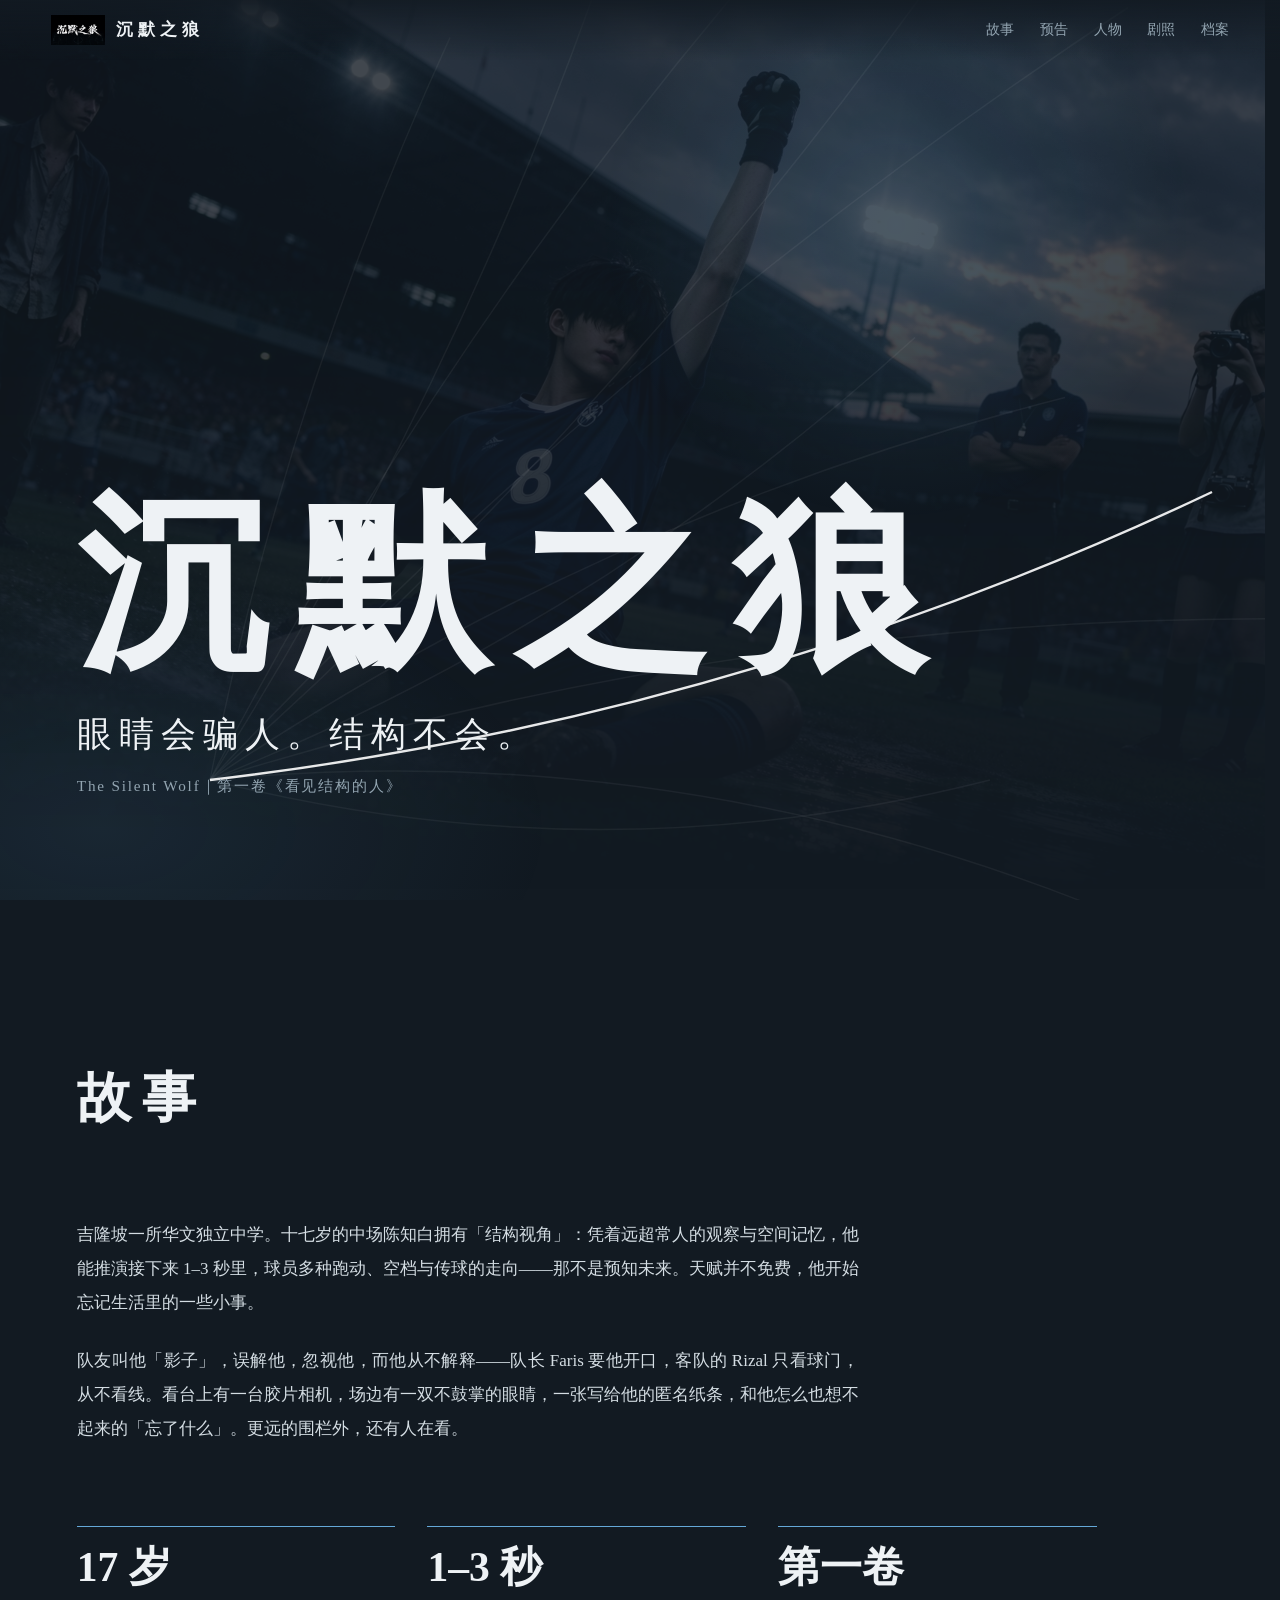
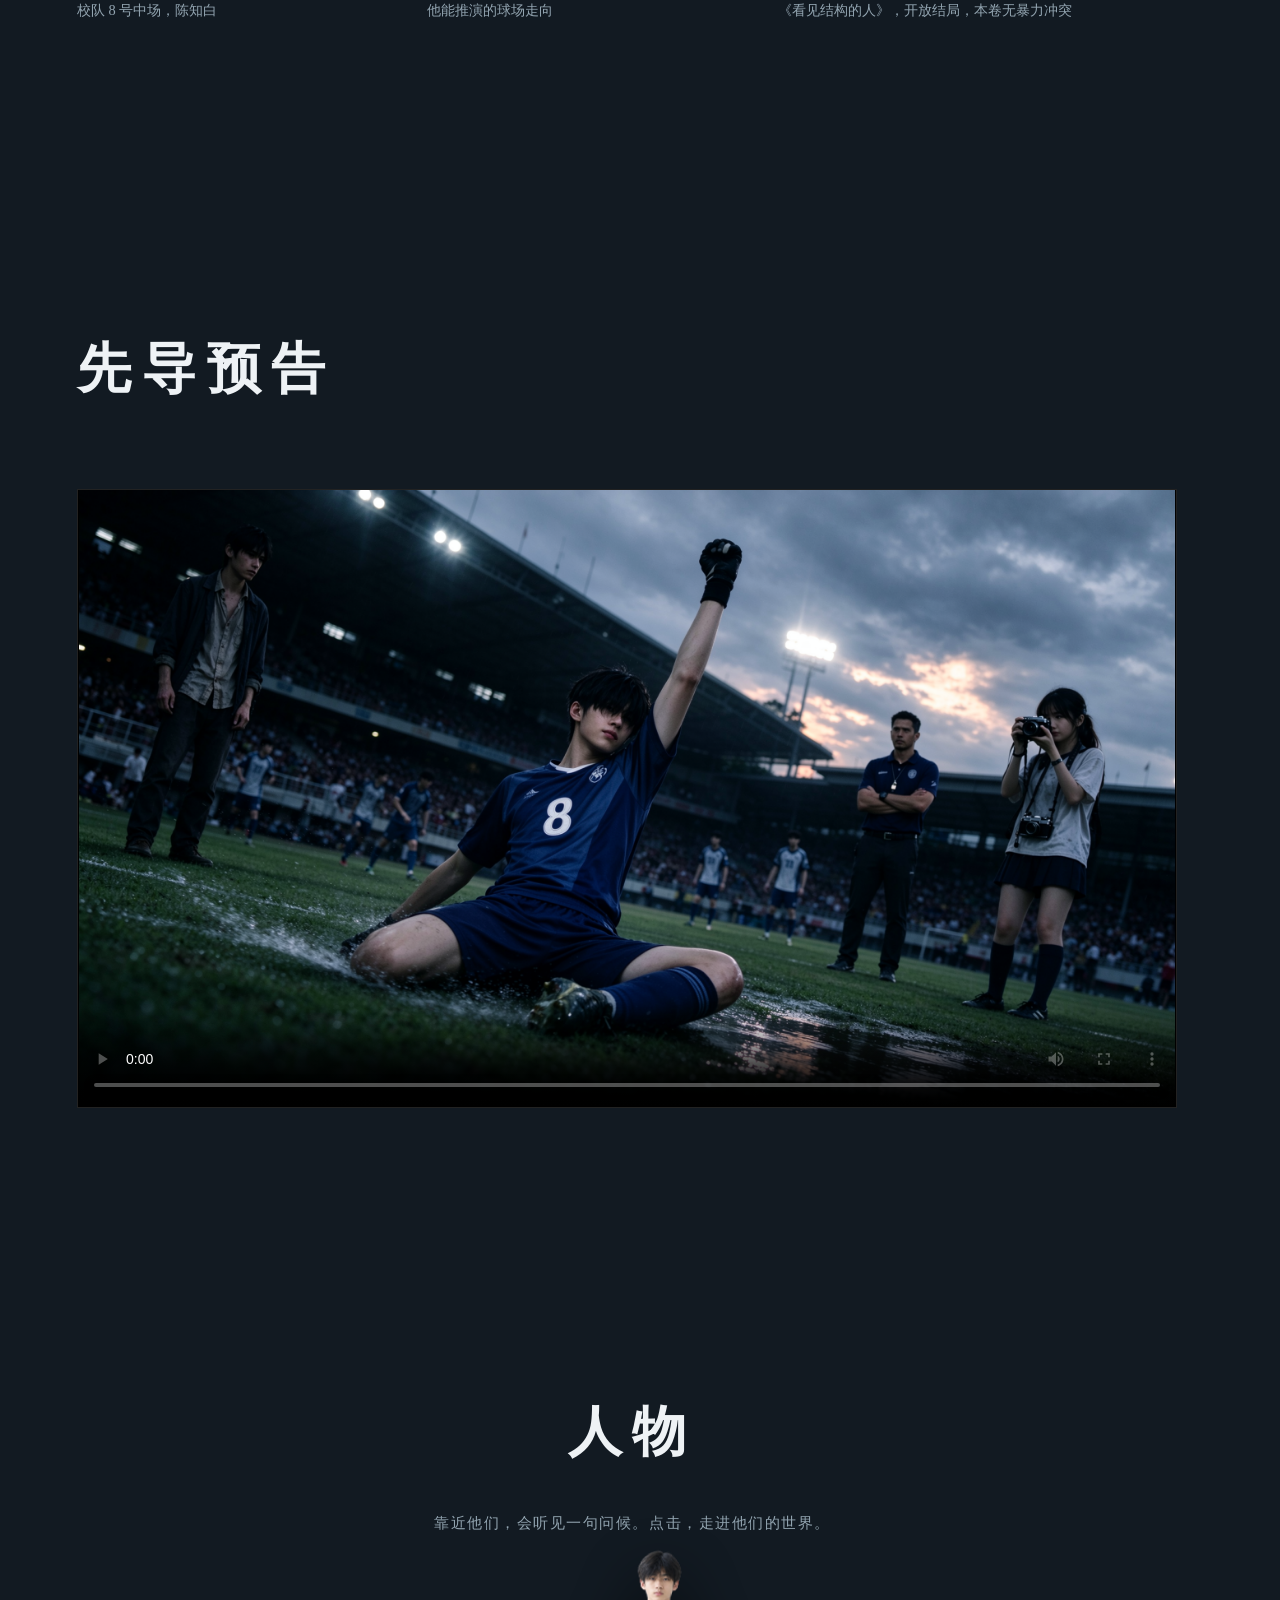
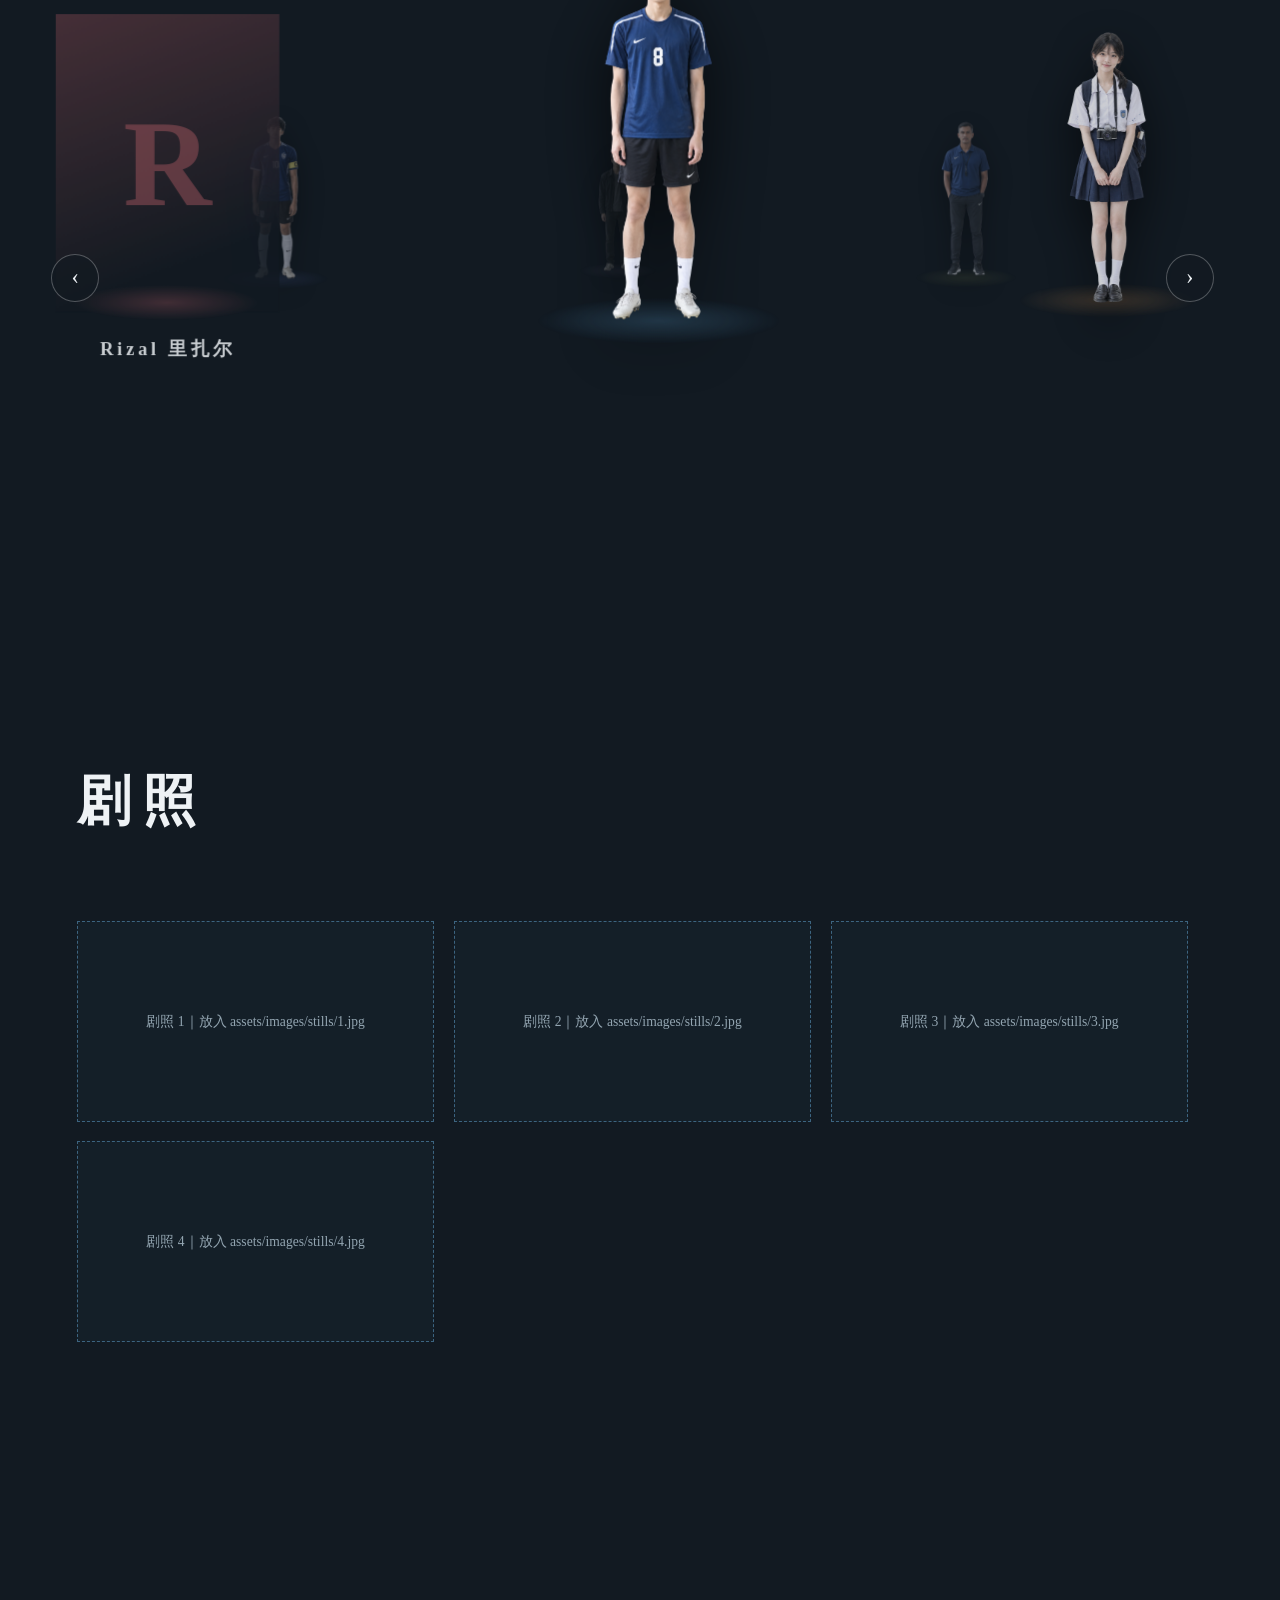
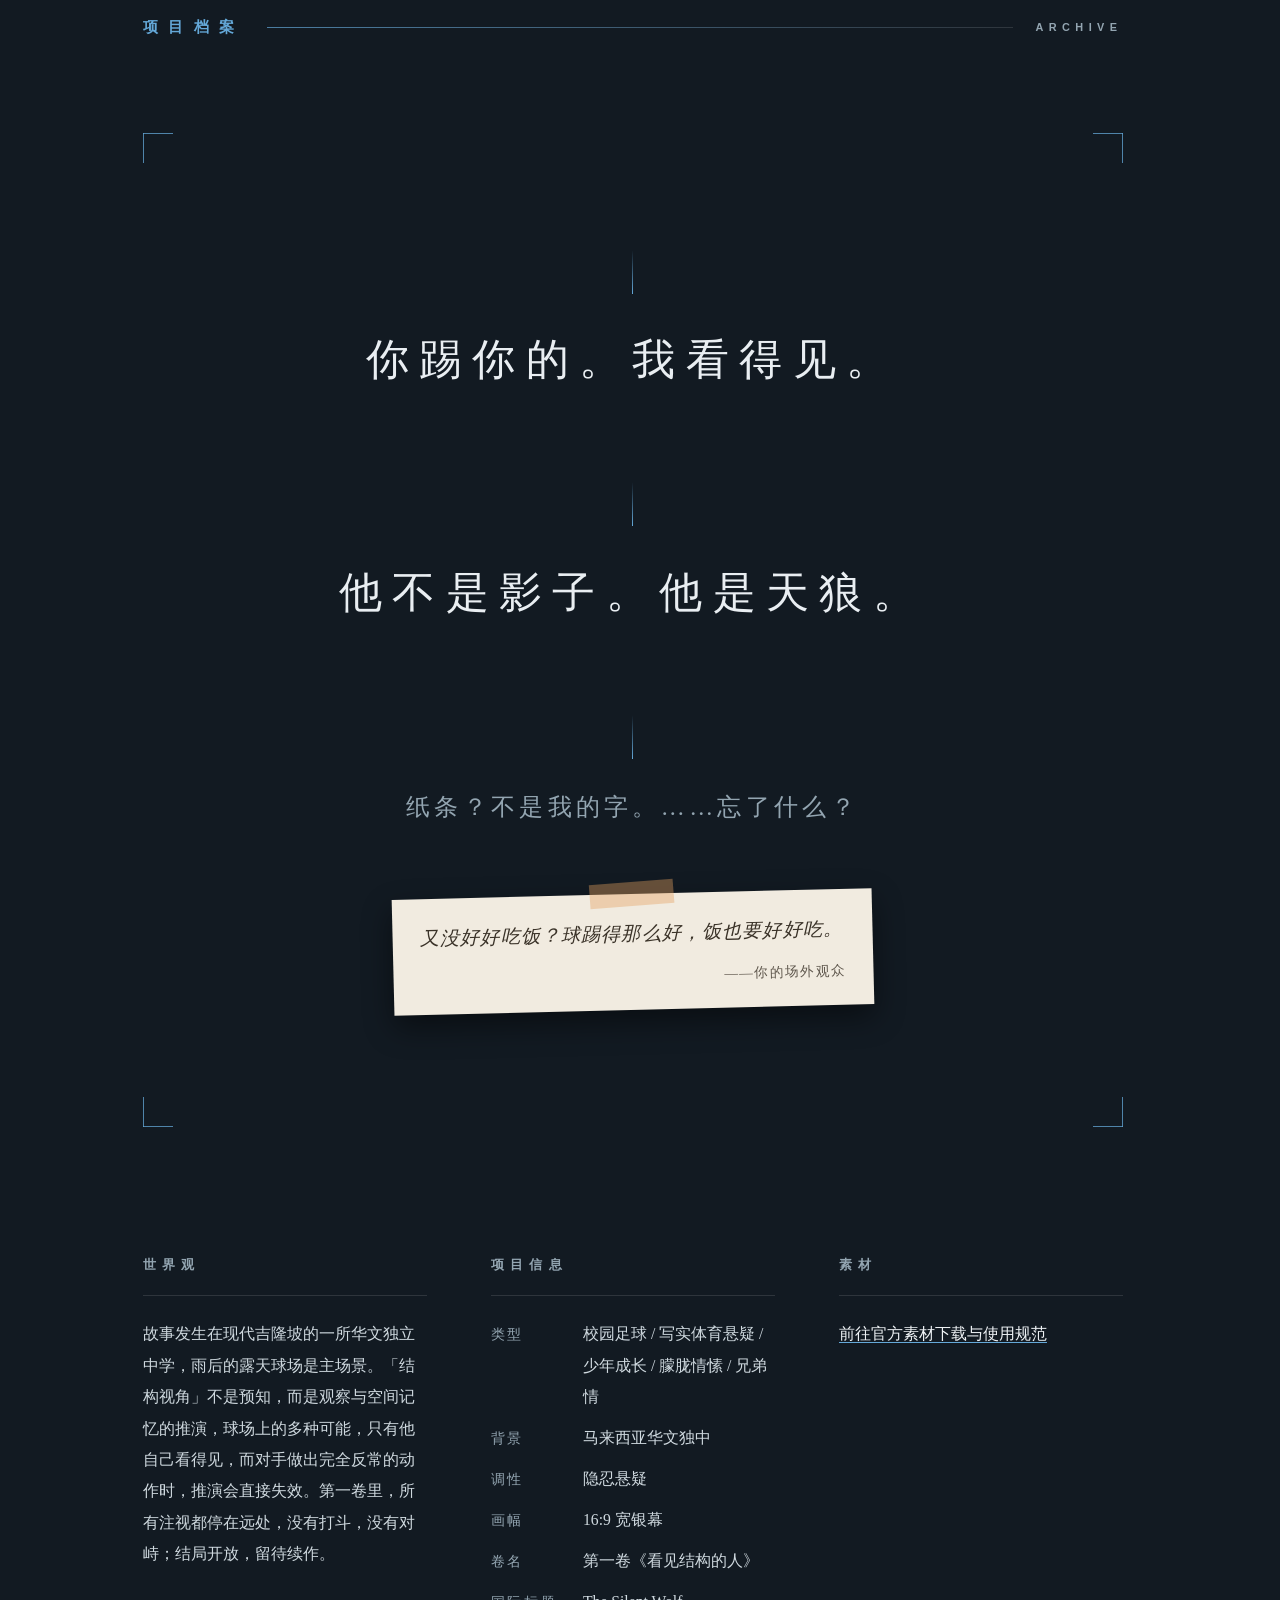
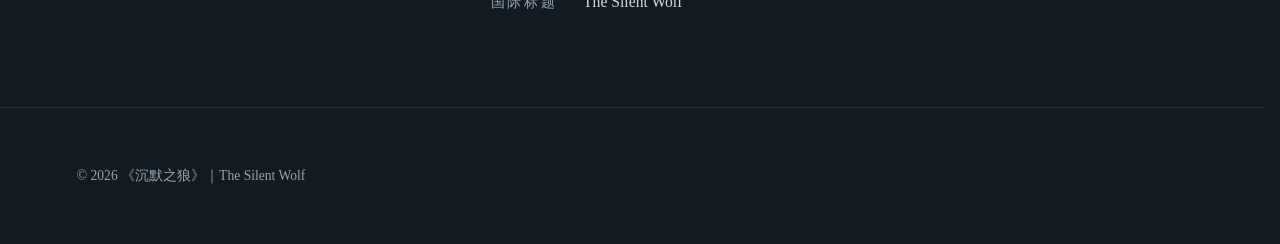
==== commit 117bfcb7: "updated trailer and chenzhihei" ====
--- a/index.html
+++ b/index.html
@@ -5,9 +5,7 @@
   <meta name="viewport" content="width=device-width,initial-scale=1">
   <title>沉默之狼 | The Silent Wolf</title>
   <meta name="theme-color" content="#121a22">
-  <!-- 浏览器标签小图标 favicon -->
   <link rel="icon" type="image/png" href="favicon.png">
-  <!-- 社交分享 OG 卡片（上线后请把 og:image 改成完整网址，如 https://你的域名/preview.png，建议 1200×630） -->
   <meta property="og:site_name" content="沉默之狼 The Silent Wolf">
   <meta property="og:locale" content="zh_CN">
   <meta property="og:type" content="website">
@@ -54,7 +52,6 @@
     .facts span{color:var(--mu);font-size:.9rem}
     .vid{aspect-ratio:16/9;max-width:1100px;background:#000;border:1px solid #ffffff22}
     .vid video{width:100%;height:100%;display:block}
-    /* 人物 3D 环 */
     .stage{padding:14vh 0 10vh;text-align:center;position:relative;overflow:hidden}
     .stage h2.t{margin-bottom:.4em}
     .tip{color:var(--mu);font-size:.95rem;letter-spacing:.1em}
@@ -81,7 +78,6 @@
     .c3.hv .bub{opacity:1;transform:translate(-50%,0)}
     .arr{position:absolute;top:50%;margin-top:-24px;width:48px;height:48px;border-radius:50%;border:1px solid #ffffff44;background:#121a22aa;color:var(--tx);font-size:1.4rem;cursor:pointer;z-index:999}
     .arr.l{left:4vw}.arr.r{right:4vw}
-    /* 画框 */
     .fig{position:relative;aspect-ratio:3/4;width:100%;max-width:430px;max-height:78vh;justify-self:center;margin:0 auto}
     .ph{position:absolute;inset:0;overflow:hidden;display:block;background:linear-gradient(160deg,color-mix(in srgb,var(--c) 30%,#121a22),#121a22 80%);transition:filter .6s}
     .ph img{width:100%;height:100%;object-fit:contain;object-position:center bottom;display:block}
@@ -96,7 +92,6 @@
     .fig[data-s=band]{border-left:10px solid var(--c)}
     .fig[data-s=skew]{clip-path:polygon(0 0,100% 5%,100% 100%,0 95%)}
     .fig[data-s=skew] .ph{background-image:repeating-linear-gradient(115deg,color-mix(in srgb,var(--c) 18%,transparent) 0 2px,transparent 2px 26px),linear-gradient(160deg,color-mix(in srgb,var(--c) 30%,#121a22),#121a22 80%)}
-    /* 金句卡 */
     .card{position:relative;max-width:25em;margin-top:2.2rem;padding:1.4rem 1.7rem;font-size:1.2rem;line-height:1.85;letter-spacing:.06em;transition:transform .8s,box-shadow .8s}
     .card cite{display:block;margin-top:.8em;font-size:.85rem;font-style:normal;text-align:right;letter-spacing:.1em;opacity:.8}
     .note{background:#f1ebe0;color:#3a3228;transform:rotate(1.2deg);box-shadow:0 12px 30px #0007;font-style:italic}
@@ -108,7 +103,11 @@
     .c-ye{padding:1.8rem .4rem;font-size:1.45rem;font-weight:300;color:#e6e1f0;border-top:1px solid var(--c);border-bottom:1px solid var(--c);box-shadow:0 30px 60px -40px var(--c)}
     .c-faris{padding-left:1.9rem;font-weight:700;background:color-mix(in srgb,var(--c) 12%,#121a22);border-left:6px solid var(--c)}
     .c-rizal{transform:skewX(-6deg);background:color-mix(in srgb,var(--c) 10%,#121a22);border:1px solid var(--c)}
-    /* 欢迎 + 角色简介 */
+    .easter-egg-area{margin-top:2.4rem;text-align:center;display:none}
+    .easter-circle-btn{width:64px;height:64px;border-radius:50%;border:2px solid #848eac;background:#161d27;color:#dde4eb;cursor:pointer;transition:0.35s ease;outline:none}
+    .easter-circle-btn.active{box-shadow:0 0 16px 4px rgba(132,142,172,0.45);border-color:#a2acc8}
+    .easter-hint-text{margin-top:0.7rem;font-size:0.85rem;opacity:0.65}
+    .modal-text-wrap{transition:opacity 0.38s ease}
     #wel{position:fixed;inset:0;z-index:110;display:grid;place-items:center;padding:6vw;text-align:center;cursor:pointer;background:radial-gradient(circle at 50% 50%,color-mix(in srgb,var(--c) 25%,#0b1117),#0b1117 75%);opacity:0;visibility:hidden;transition:opacity .6s,visibility .6s}
     #wel.on{opacity:1;visibility:visible}
     #wt{font-size:clamp(1.5rem,4vw,2.6rem);letter-spacing:.14em;line-height:1.8;min-height:2em}
@@ -139,15 +138,9 @@
     .fl{position:absolute;inset:0;background:#fff;animation:fl .5s forwards}@keyframes fl{from{opacity:.85}to{opacity:0}}
     .rp{position:absolute;width:20px;height:20px;margin:-10px;border:2px solid var(--c);border-radius:50%;animation:rp 1.3s ease-out forwards}
     @keyframes rp{to{transform:scale(7);opacity:0}}
-    .rt{position:absolute;color:var(--c);letter-spacing:.1em;animation:rt 1.6s forwards}@keyframes rt{to{opacity:0;transform:translateY(-26px)}}
-    #hold{display:none;position:fixed;left:50%;bottom:6vh;width:84px;height:84px;margin-left:-42px;border-radius:50%;border:1px solid var(--c);background:transparent;color:var(--tx);cursor:pointer;z-index:4;transition:.6s;font-size:.85rem;touch-action:none;user-select:none;-webkit-user-select:none;-webkit-touch-callout:none}
-    #prof[data-t=ye] #hold{display:block}
-    #prof.hl #hold{background:color-mix(in srgb,var(--c) 40%,transparent);transform:scale(1.35);box-shadow:0 0 60px var(--c)}
-    /* 金句与档案 */
-    #prof.hl .fig .ph{filter:brightness(.16) saturate(.15);transition:filter 1.6s ease-out}
+    .rt{position:absolute;max-width:18em;color:var(--c);letter-spacing:.1em;animation:rt 1.6s forwards}@keyframes rt{to{opacity:0;transform:translateY(-26px)}}
     .pnx{position:fixed;top:50%;margin-top:-22px;width:44px;height:44px;border-radius:50%;border:1px solid #ffffff44;background:#0b1117aa;color:var(--tx);font-size:1.4rem;cursor:pointer;z-index:5;transition:border-color .3s}
     .pnx:hover{border-color:var(--c)}.pnx.l{left:2vw}.pnx.r{right:2vw}
-    /* 项目档案：标题=片头字幕式小标，金句=取景框内的字幕墙，信息=片尾字幕式排版 */
     .arc{padding:14vh 6vw 10vh}
     .ah{display:flex;align-items:center;gap:1.4rem;max-width:980px;margin:0 auto 10vh}
     .ah h2{font-size:.95rem;font-weight:600;letter-spacing:.7em;color:var(--t);white-space:nowrap;transition:color 1.2s}
@@ -175,7 +168,6 @@
 <body data-t="base">
 <div class="wash"></div><div id="bar"></div>
 <header>
-  <!-- ========== LOGO 图片 ========== -->
   <a class="brand" href="#top"><img src="assets/images/logo.png" alt="" onerror="this.remove()">沉默之狼</a>
   <nav><a href="#story" data-n="story">故事</a><a href="#trailer" data-n="trailer">预告</a><a href="#cast" data-n="cast">人物</a><a href="#stills" data-n="stills">剧照</a><a href="#archive" data-n="archive">档案</a></nav>
 </header>
@@ -201,7 +193,6 @@
   <section class="sec" id="trailer" data-t="base" data-n="trailer">
     <h2 class="t">先导预告</h2>
     <div class="vid">
-      <!-- ========== 视频封面 poster + 视频文件（assets/videos） ========== -->
       <video controls playsinline preload="metadata" poster="assets/images/poster.png"><source src="assets/videos/trailer.mp4" type="video/mp4">您的浏览器不支持视频播放，请下载预告观看。</video></div>
   </section>
   <section class="stage" id="cast" data-t="base" data-n="cast">
@@ -214,7 +205,6 @@
   </section>
   <section class="sec" id="stills" data-t="base" data-n="stills">
     <h2 class="t">剧照</h2>
-    <!-- ========== 剧照 1~4 ========== -->
     <div class="sg" style="display:grid;grid-template-columns:repeat(auto-fit,minmax(300px,1fr));gap:1.2rem">
       <figure class="st" data-p="剧照 1｜放入 assets/images/stills/1.jpg"><img src="assets/images/stills/1.jpg" alt="剧照 1" onerror="this.parentNode.classList.add('e');this.remove()"></figure>
       <figure class="st" data-p="剧照 2｜放入 assets/images/stills/2.jpg"><img src="assets/images/stills/2.jpg" alt="剧照 2" onerror="this.parentNode.classList.add('e');this.remove()"></figure>
@@ -245,30 +235,35 @@
   <button class="pnx l" id="sw-l" aria-label="上一位角色">‹</button><button class="pnx r" id="sw-r" aria-label="下一位角色">›</button>
   <div class="pw">
     <div class="fig" id="pf"><div class="ph" id="pph"></div></div>
-    <div><h2 id="pn"></h2><div class="role" id="pr"></div><p class="d" id="pp"></p><blockquote class="card" id="pq"></blockquote><p class="hint" id="pt"></p></div>
+    <div>
+      <h2 id="pn"></h2>
+      <div class="role" id="pr"></div>
+      <div class="modal-text-wrap" id="pp"></div>
+      <div class="easter-egg-area" id="easterWrap">
+        <button class="easter-circle-btn" id="easterBtn"></button>
+        <div class="easter-hint-text" id="easterHint">点击按钮，聆听一段隐藏独白</div>
+      </div>
+      <blockquote class="card" id="pq"></blockquote>
+      <p class="hint" id="pt"></p>
+    </div>
   </div>
   <div class="stw"><figure class="st" id="ps"></figure></div>
-  <button id="hold">按住</button>
 </div>
 <script>
   (()=>{
     const $=s=>document.querySelector(s),$$=s=>[...document.querySelectorAll(s)],rm=matchMedia('(prefers-reduced-motion:reduce)').matches;
-    /* ===== 修改：角色数组D，圆环排布顺序：0陈知白(正前中心) →向右顺时针苏念→Faris→Rizal→Ariff →向左陈知夜 ===== */
     const D=[
       {k:'bai',n:'陈知白',g:'白',img:'assets/images/cast/chenzhibai.png',s:'grid',cc:'c-bai',r:'十七岁，高二，校队 8 号中场。前期人称「影子」，后期被叫作「天狼」',p:'黑色短发，发丝微遮右眼。话少内敛，观察力极强，不善解释，口头禅是「嗯」。高强度使用结构视角之后，他会头痛疲惫，生活里的一些小事，也总是记不住。',q:'我记得你就够了。',w:'嗯。你在这里。',hl:['嗯。','不知道。','没必要。','那里。'],t:'移动鼠标：多条可能的走向铺开，其中一条会逐渐清晰。'},
       {k:'nian',n:'苏念',g:'念',img:'assets/images/cast/sunian.png',s:'film',cc:'note',r:'十六岁，高二转学生，校刊摄影，也是图书馆管理员',p:'外表开朗，内心细腻坚韧，会笨拙地尝试去理解足球，习惯躲在相机的取景框后面，不敢直接用肉眼面对人和事。齐肩黑发低马尾，笑起来有梨涡，袖口常沾着墨迹，脖子上挂着父亲留下的老式胶片相机。',q:'你忘了没关系。我记。',w:'照片不会骗人。但眼睛会。',hl:['你踢得真好。……我是说，真的。','你……记得吃饭吗？','你先记得吃饭。'],t:'移动鼠标：像透过取景框看人。点击一下，按下快门。'},
-      {k:'faris',n:'Faris 法里斯',g:'F',img:'assets/images/cast/faris.png',s:'band',cc:'c-faris',r:'十七岁，马来裔，主队队长，深蓝 10 号',p:'左臂戴着队长袖标，体态结实匀称，浓眉，眼神直率，下颌清晰。他想带队赢下校际赛，证明普通人的努力同样有价值；他相信解释与沟通才是尊重，所以起初，他看不懂这个什么都不说的队友。',q:'你至少解释一次。你看得见，为什么不告诉我们？',w:'影子！快一点，训练要开始了！',hl:['影子！快一点，训练要开始了！','你至少解释一次。你看得见，为什么不告诉我们？','天狼！快一点，训练要开始了！'],t:'点击任意位置，听他喊一声。',cl:['影子！快一点，训练要开始了！','你至少解释一次。你看得见，为什么不告诉我们？','天狼！快一点，训练要开始了。']},
-      {k:'rizal',n:'Rizal 里扎尔',g:'R',img:'assets/images/cast/rizal.png',s:'skew',cc:'c-rizal',r:'十八岁，马来裔，客队 10 号，浅红球衣',p:'街头足球出身，重心低，脚步灵活，眼神锐利得难以预测，嘴角带着自信的浅笑。他的动作不遵循任何战术跑位，不靠推演，只靠身体本能踢球。他不是反派，只是从不看线。',q:'你的线，画不到我。',w:'你看线。我只看球门。',hl:['你看线。我只看球门。','你的线，画不到我。'],t:'移动鼠标：每一条线，都停在他面前。'},
       {k:'ariff',n:'Ariff Aimran',g:'A',img:'assets/images/cast/ariff.png',s:'line',cc:'c-ariff',r:'四十六岁，马来裔，校队主教练',p:'深蓝 Polo，胸前一枚银色口哨，常双臂交叉抱胸。短发夹着灰白，眼神锐利克制。伤病退役后回到中学执教，他不多说话，却似乎比谁都懂陈知白看球的方式。',q:'看来……终于还是来了。',w:'一次算运气，两次算巧合。十五次，就不能再拿运气解释了。',hl:['看来……终于还是来了。','别让他们知道。他们已经来了。','一次算运气，两次算巧合。十五次，就不能再拿运气解释了。'],t:'点击任意位置，他会开口。',cl:['看来……终于还是来了。','一次算运气，两次算巧合。十五次，就不能再拿运气解释了。','别让他们知道。他们已经来了。']},
-      {k:'ye',n:'陈知夜',g:'夜',img:'assets/images/cast/chenzhiye.png',s:'quiet',cc:'c-ye',r:'陈知白的亲哥哥，二十岁，比弟弟大三岁。第七章正式登场',p:'偏瘦，骨架比弟弟宽厚；头发完全露出双眼，眼下有淡淡的疲惫，神情温柔隐忍。旧纯色衬衫，深色休闲外套，不穿球衣，也不穿球鞋。他有自己的生活，一间修表工作室，和自己的人格。',q:'我不是替你。我选我自己要的。',w:'知白，你看见的，和别人不一样。',hl:['你踢你的。我看得见。','你忘了没关系。我记得。','你往亮的地方踢。','夜，我见过。你别来。'],t:'按住下方的圆，听他把话说完。',hd:'你往亮的地方踢。'}
-    ];
+      {k:'ye',n:'陈知夜',g:'夜',img:'assets/images/cast/chenzhiye.png',s:'quiet',cc:'c-ye',r:'陈知白的亲哥哥，二十岁，比弟弟大三岁。第七章正式登场',p:'偏瘦，骨架比弟弟宽厚；头发完全露出双眼，眼下有淡淡的疲惫，神情温柔隐忍。旧纯色衬衫，深色休闲外套，不穿球衣，也不穿球鞋。他有自己的生活，一间修表工作室，和自己的人格。',q:'我不是替你。我选我自己要的。',w:'知白，你看见的，和别人不一样。',hl:['你踢你的。我看得见。','你忘了没关系。我记得。','你往亮的地方踢。'],easter:'夜，我见过。你别来。',t:'点击圆形按钮，聆听一段隐藏独白。'},
+      {k:'faris',n:'Faris 法里斯',g:'F',img:'assets/images/cast/faris.png',s:'band',cc:'c-faris',r:'十七岁，马来裔，主队队长，深蓝 10 号',p:'左臂戴着队长袖标，体态结实匀称，浓眉，眼神直率，下颌清晰。他想带队赢下校际赛，证明普通人的努力同样有价值；他相信解释与沟通才是尊重，所以起初，他看不懂这个什么都不说的队友。',q:'你至少解释一次。你看得见，为什么不告诉我们？',w:'影子！快一点，训练要开始了！',hl:['影子！快一点，训练要开始了！','你至少解释一次。你看得见，为什么不告诉我们？','天狼！快一点，训练要开始了！'],t:'点击任意位置，听他喊一声。',cl:['影子！快一点，训练要开始了！','你至少解释一次。你看得见，为什么不告诉我们？','天狼！快一点，训练要开始了！']},
+      {k:'rizal',n:'Rizal 里扎尔',g:'R',img:'assets/images/cast/rizal.png',s:'skew',cc:'c-rizal',r:'十八岁，马来裔，客队 10 号，浅红球衣',p:'街头足球出身，重心低，脚步灵活，眼神锐利得难以预测，嘴角带着自信的浅笑。他的动作不遵循任何战术跑位，不靠推演，只靠身体本能踢球。他不是反派，只是从不看线。',q:'你的线，画不到我。',w:'你看线。我只看球门。',hl:['你看线。我只看球门。','你的线，画不到我。'],t:'移动鼠标：每一条线，都停在他面前。'}];
     D.forEach(d=>{d.q+='<cite>——'+d.n.split(' ')[0]+'</cite>'});
     const N=D.length,S=360/N;
     const IMG=(src,g)=>`<img src="${src}" alt="" onerror="this.parentNode.classList.add('noimg');this.remove()">`;
-    /* 首页线条 */
     const gB=$('#br'),NS='http://www.w3.org/2000/svg';
     for(let i=0;i<11;i++){const a=(-72+i*8)*Math.PI/180,L=520+((i*137)%9)*35,k=(i%2?1:-1)*(30+i*4),ex=140+Math.cos(a)*L,ey=520+Math.sin(a)*L,cx=140+Math.cos(a)*L*.5-Math.sin(a)*k,cy=520+Math.sin(a)*L*.5+Math.cos(a)*k,p=document.createElementNS(NS,'path');p.setAttribute('d',`M140 520Q${cx|0} ${cy|0} ${ex|0} ${ey|0}`);p.setAttribute('class','br'+(i==7?' hi':''));if(i!=7)p.style.setProperty('--d',i*.1+'s');gB.appendChild(p)}
-    /* 3D 人物环 */
     const ring=$('#ring'),items=[],ls=[];let rot=0,sp=.18,tgt=null,pu=0,mx=.5,inS=false,hv=-1,R=340,vis=true,cur=-1,tm,ti,arm=-1,offs=[];
     D.forEach((d,i)=>{const e=document.createElement('div');e.className='c3';e.dataset.t=d.k;
       e.innerHTML=`<div class="bub"></div><button class="in" aria-label="走进${d.n}的世界"><span class="mw" data-g="${d.g}"><img class="mdl" src="${d.img}" alt="" onerror="this.closest('.c3').classList.add('noimg');this.remove()"></span><span class="cn">${d.n}</span></button>`;
@@ -277,8 +272,7 @@
               pick=()=>{let j;do{j=Math.random()*d.hl.length|0}while(j==ls[i]&&d.hl.length>1);ls[i]=j;return d.hl[j]},
               on=()=>{if(hv==i)return;if(hv>=0)offs[hv]();hv=i;e.classList.add('hv');ring.classList.add('hov');say(pick());clearTimeout(t2);t2=setTimeout(()=>say(pick()),3200);document.body.dataset.t=d.k},
               off=()=>{if(hv!=i)return;hv=-1;clearTimeout(t2);clearInterval(tt);e.classList.remove('hv');ring.classList.remove('hov');b.style.removeProperty('--rx');b.style.removeProperty('--ry');document.body.dataset.t='base'};offs[i]=off;
-      e.addEventListener('pointerenter',on);e.addEventListener('pointerleave',off);
-      b.addEventListener('focus',on);b.addEventListener('blur',off);
+      e.addEventListener('pointerenter',on);e.addEventListener('pointerleave',off);b.addEventListener('focus',on);b.addEventListener('blur',off);
       b.addEventListener('pointermove',ev=>{const r=b.getBoundingClientRect();b.style.setProperty('--ry',((ev.clientX-r.left)/r.width-.5)*22+'deg');b.style.setProperty('--rx',(.5-(ev.clientY-r.top)/r.height)*18+'deg')});
       b.addEventListener('pointerdown',ev=>{pt=ev.pointerType});
       b.addEventListener('click',ev=>{if(pt=='touch'&&ev.detail&&arm!=i){arm=i;on();clearTimeout(t3);t3=setTimeout(()=>{arm=-1;off()},4500);return}arm=-1;clearTimeout(t3);open(i)});ring.append(e);items.push(e)});
@@ -288,30 +282,51 @@
     new IntersectionObserver(es=>vis=es[es.length-1].isIntersecting).observe(st);
     (function f(){if(vis&&cur<0){if(tgt!==null){rot+=(tgt-rot)*.14;if(Math.abs(tgt-rot)<.15){rot=tgt;tgt=null;sp=0;pu=performance.now()+3500}}else if(!rm&&performance.now()>pu){const w=hv>=0?0:(inS?(mx-.5)*1.5+.18:.18);sp+=(w-sp)*.06;rot+=sp}place()}requestAnimationFrame(f)})();
     const kick=d=>{if(rm){rot=Math.round(rot/S)*S-d*S;return}const b=tgt!==null?tgt:Math.round(rot/S)*S;tgt=b-d*S};$('#pv').onclick=()=>kick(-1);$('#nx').onclick=()=>kick(1);
-    /* 欢迎 → 角色简介 */
-    const wel=$('#wel'),wt=$('#wt'),prof=$('#prof'),xs=$('#xs'),fx=$('#fx'),NODES=[[.12,.2],[.3,.78],[.52,.12],[.7,.7],[.88,.3],[.62,.9]];
-    function go(){clearTimeout(tm);clearInterval(ti);const d=D[cur];if(!d)return;prof.classList.remove('hl');rot=-cur*S;tgt=null;sp=0;$('#sw-l').title=D[(cur+N-1)%N].n;$('#sw-r').title=D[(cur+1)%N].n;
-      $('#pn').textContent=d.n;$('#pr').textContent=d.r;$('#pp').textContent=d.p;$('#pt').textContent=d.t;
+    const wel=$('#wel'),wt=$('#wt'),prof=$('#prof'),xs=$('#xs'),fx=$('#fx'),NODES=[[.12,.2],[.3,.78],[.52,.12],[.7,.7],[.88,.3],[.62,.9],[.2,.5]];
+    const modalTextWrap=$('#pp'),easterWrap=$('#easterWrap'),easterBtn=$('#easterBtn'),easterHint=$('#easterHint');
+    let easterActive=false;
+    function go(){clearTimeout(tm);clearInterval(ti);const d=D[cur];if(!d)return;
+      prof.classList.remove('hl');rot=-cur*S;tgt=null;sp=0;
+      $('#sw-l').title=D[(cur+N-1)%N].n;$('#sw-r').title=D[(cur+1)%N].n;
+      $('#pn').textContent=d.n;$('#pr').textContent=d.r;modalTextWrap.textContent=d.p;
+      easterActive=false;
+      easterBtn.classList.remove('active');
+      if(d.k==='ye'){
+        easterWrap.style.display="block";
+      }else{
+        easterWrap.style.display="none";
+      }
+      $('#pt').textContent=d.t;
       const q=$('#pq');q.className='card '+d.cc;q.innerHTML=d.q;
       $('#pf').dataset.s=d.s;$('#pph').className='ph';$('#pph').dataset.g=d.g;$('#pph').innerHTML=IMG(d.img);
       const s=$('#ps');s.className='st';s.dataset.p='角色剧照｜放入 assets/images/stills/'+d.k+'.jpg';s.innerHTML=`<img src="assets/images/stills/${d.k}.jpg" alt="${d.n}剧照" onerror="this.parentNode.classList.add('e');this.remove()">`;
-      prof.dataset.t=d.k;xs.innerHTML=(d.k=='bai'||d.k=='rizal')?NODES.map(()=>'<line />').join(''):'';if(d.k=='bai')lines(innerWidth/2,innerHeight/2);if(d.k=='rizal')miss(innerWidth/2,innerHeight/2);$('#hold').textContent='按住';
-      prof.scrollTop=0;prof.classList.add('on');wel.classList.remove('on');setTimeout(()=>$('#cls').focus(),300)}
+      prof.dataset.t=d.k;
+      xs.innerHTML=(d.k=='bai'||d.k=='rizal')?NODES.map(()=>'<line />').join(''):'';
+      if(d.k=='bai')lines(innerWidth/2,innerHeight/2);
+      if(d.k=='rizal')miss(innerWidth/2,innerHeight/2);
+      prof.scrollTop=0;prof.classList.add('on');wel.classList.remove('on');
+      setTimeout(()=>$('#cls').focus(),300)}
+    easterBtn.onclick=()=>{
+      const d=D[cur];
+      if(!d||d.k!=='ye')return;
+      easterActive=!easterActive;
+      easterBtn.classList.toggle('active',easterActive);
+      modalTextWrap.style.opacity='0';
+      setTimeout(()=>{
+        modalTextWrap.textContent= easterActive ? d.easter : d.p;
+        modalTextWrap.style.opacity='1';
+      },380);
+    };
     function open(i){cur=i;const d=D[i];wel.dataset.t=d.k;wt.textContent='';wel.classList.add('on');document.body.style.overflow='hidden';$$('header,main,footer').forEach(x=>x.setAttribute('inert',''));let n=0;clearInterval(ti);ti=setInterval(()=>{wt.textContent=d.w.slice(0,++n);if(n>=d.w.length)clearInterval(ti)},rm?0:70);tm=setTimeout(go,rm?400:d.w.length*70+900)}
     function close(){clearTimeout(tm);clearInterval(ti);prof.classList.remove('on','hl');pu=performance.now()+3500;wel.classList.remove('on');document.body.style.overflow='';$$('header,main,footer').forEach(x=>x.removeAttribute('inert'));cur=-1}
     wel.onclick=go;$('#cls').onclick=close;$('#sw-l').onclick=()=>open((cur+N-1)%N);$('#sw-r').onclick=()=>open((cur+1)%N);
     addEventListener('keydown',e=>{if(e.key=='Escape'&&cur>=0){close();return}if(e.key!='ArrowLeft'&&e.key!='ArrowRight'||e.target.tagName=='VIDEO')return;const d=e.key=='ArrowRight'?1:-1;if(cur>=0){if(!wel.classList.contains('on'))open((cur+d+N)%N)}else if(vis)kick(d)});
-    /* 专属体验 */
     const lines=(x,y)=>{let best=0,bd=1e9;NODES.forEach((n,i)=>{const dx=n[0]*innerWidth-x,dy=n[1]*innerHeight-y,dd=dx*dx+dy*dy;if(dd<bd){bd=dd;best=i}});[...xs.children].forEach((l,i)=>{l.setAttribute('x1',x);l.setAttribute('y1',y);l.setAttribute('x2',NODES[i][0]*innerWidth);l.setAttribute('y2',NODES[i][1]*innerHeight);l.setAttribute('class',i==best?'hi':'')})};
     const miss=(x,y)=>[...xs.children].forEach((l,i)=>{const nx=NODES[i][0]*innerWidth,ny=NODES[i][1]*innerHeight,dx=x-nx,dy=y-ny,k=Math.max(0,1-110/(Math.hypot(dx,dy)||1));l.setAttribute('x1',nx);l.setAttribute('y1',ny);l.setAttribute('x2',nx+dx*k);l.setAttribute('y2',ny+dy*k);l.setAttribute('class','')});
     prof.addEventListener('pointermove',e=>{if(cur<0)return;const k=D[cur].k;if(k=='nian'){prof.style.setProperty('--mx',e.clientX+'px');prof.style.setProperty('--my',e.clientY+'px')}if(k=='bai')lines(e.clientX,e.clientY);if(k=='rizal')miss(e.clientX,e.clientY)});
     prof.addEventListener('click',e=>{if(cur<0||e.target.closest('button,a'))return;const k=D[cur].k;
       if(k=='nian'){const f=document.createElement('i');f.className='fl';fx.append(f);setTimeout(()=>f.remove(),600)}
       if(D[cur].cl){const r=document.createElement('i');r.className='rp';r.style.left=e.clientX+'px';r.style.top=e.clientY+'px';const t=document.createElement('span');t.className='rt';t.style.left=e.clientX+18+'px';t.style.top=e.clientY-12+'px';t.textContent=D[cur].cl[Math.random()*D[cur].cl.length|0];fx.append(r,t);setTimeout(()=>{r.remove();t.remove()},1700)}});
-    const hd=$('#hold'),hon=()=>{if(cur<0)return;prof.classList.add('hl');$('#pt').textContent=D[cur].hd||''},hoff=()=>{prof.classList.remove('hl');if(cur>=0)$('#pt').textContent=D[cur].t};
-    hd.addEventListener('pointerdown',hon);['pointerup','pointerleave','pointercancel','blur'].forEach(t=>hd.addEventListener(t,hoff));
-    hd.addEventListener('keydown',e=>{if(e.key==' '||e.key=='Enter')hon()});hd.addEventListener('keyup',hoff);
-    /* 全站：光晕跟随、进度、导航与主题 */
     addEventListener('pointermove',e=>{document.body.style.setProperty('--gx',e.clientX+'px');document.body.style.setProperty('--gy',e.clientY+'px')},{passive:true});
     const links=$$('nav a'),bar=$('#bar'),h=document.documentElement;
     const io=new IntersectionObserver(es=>es.forEach(e=>{if(!e.isIntersecting)return;if(hv<0)document.body.dataset.t=e.target.dataset.t;links.forEach(a=>a.classList.toggle('on',a.dataset.n===e.target.dataset.n))}),{rootMargin:'-50% 0px -50% 0px'});
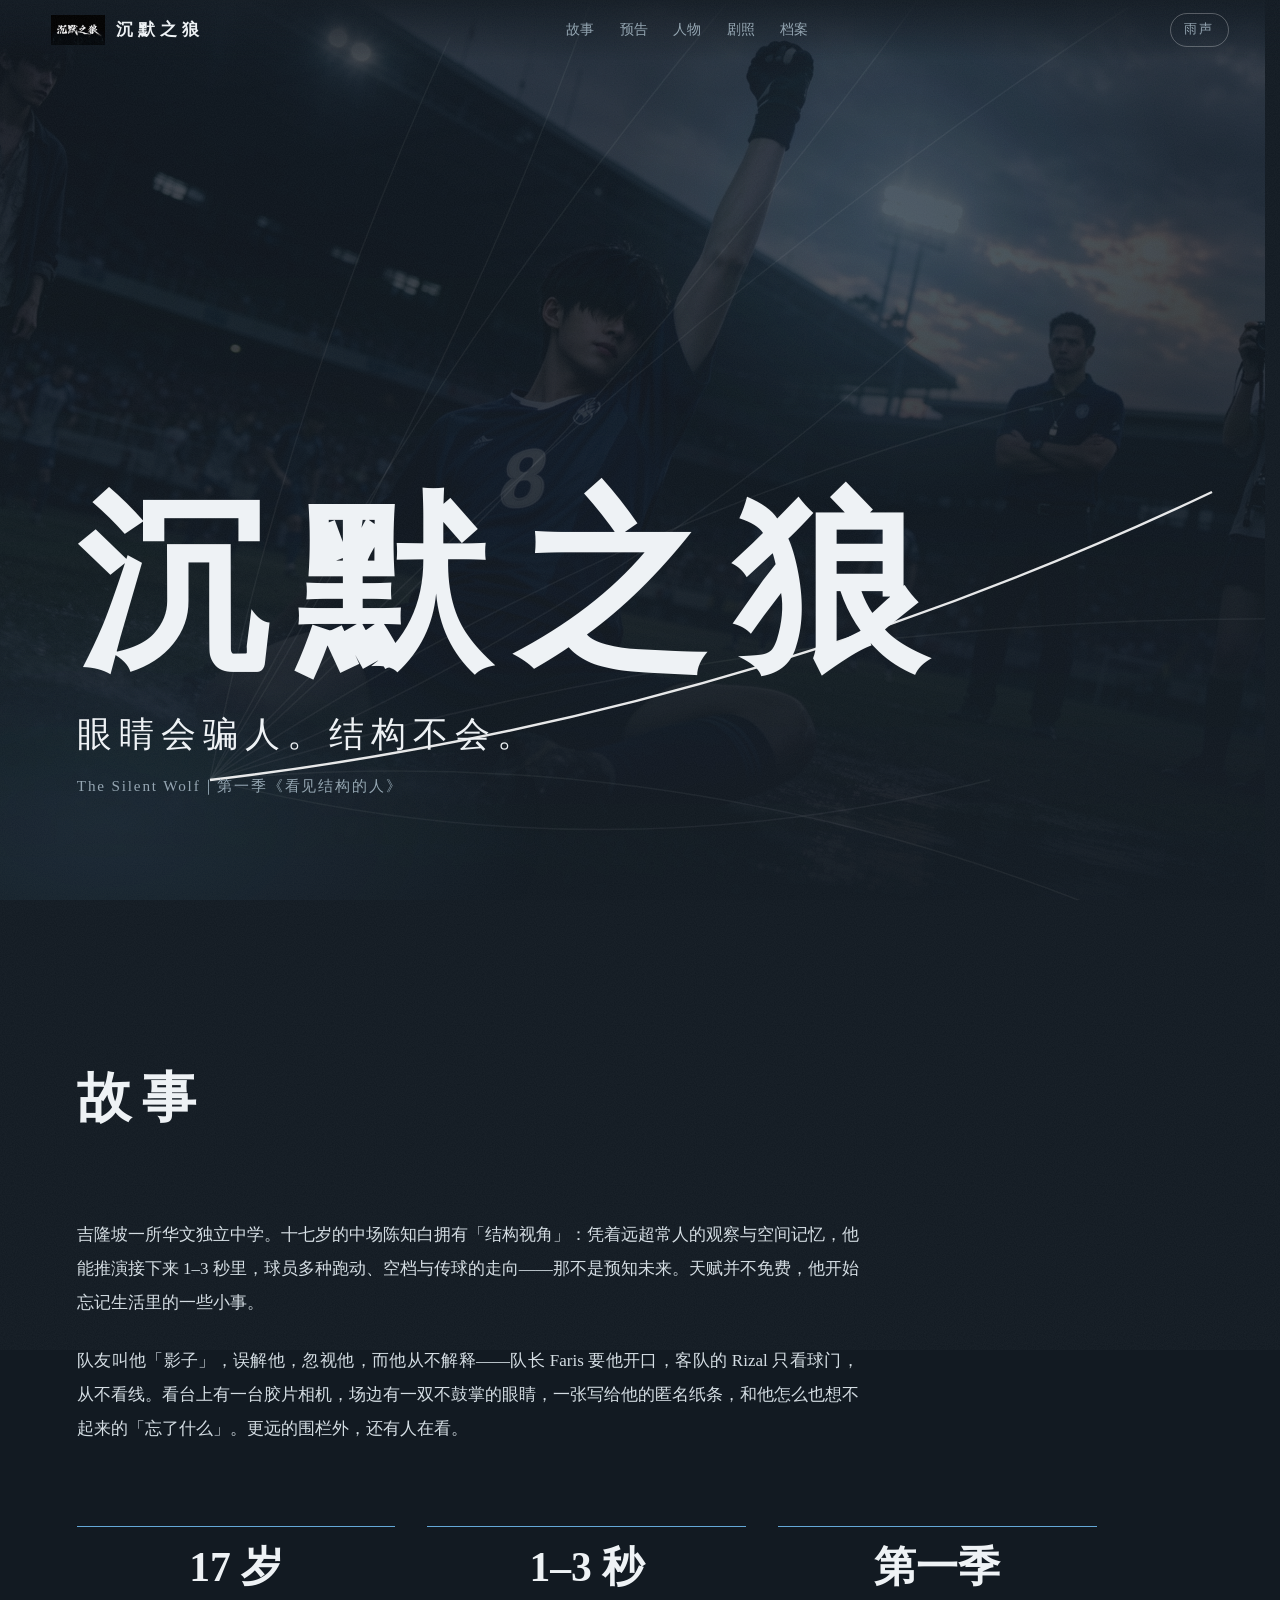
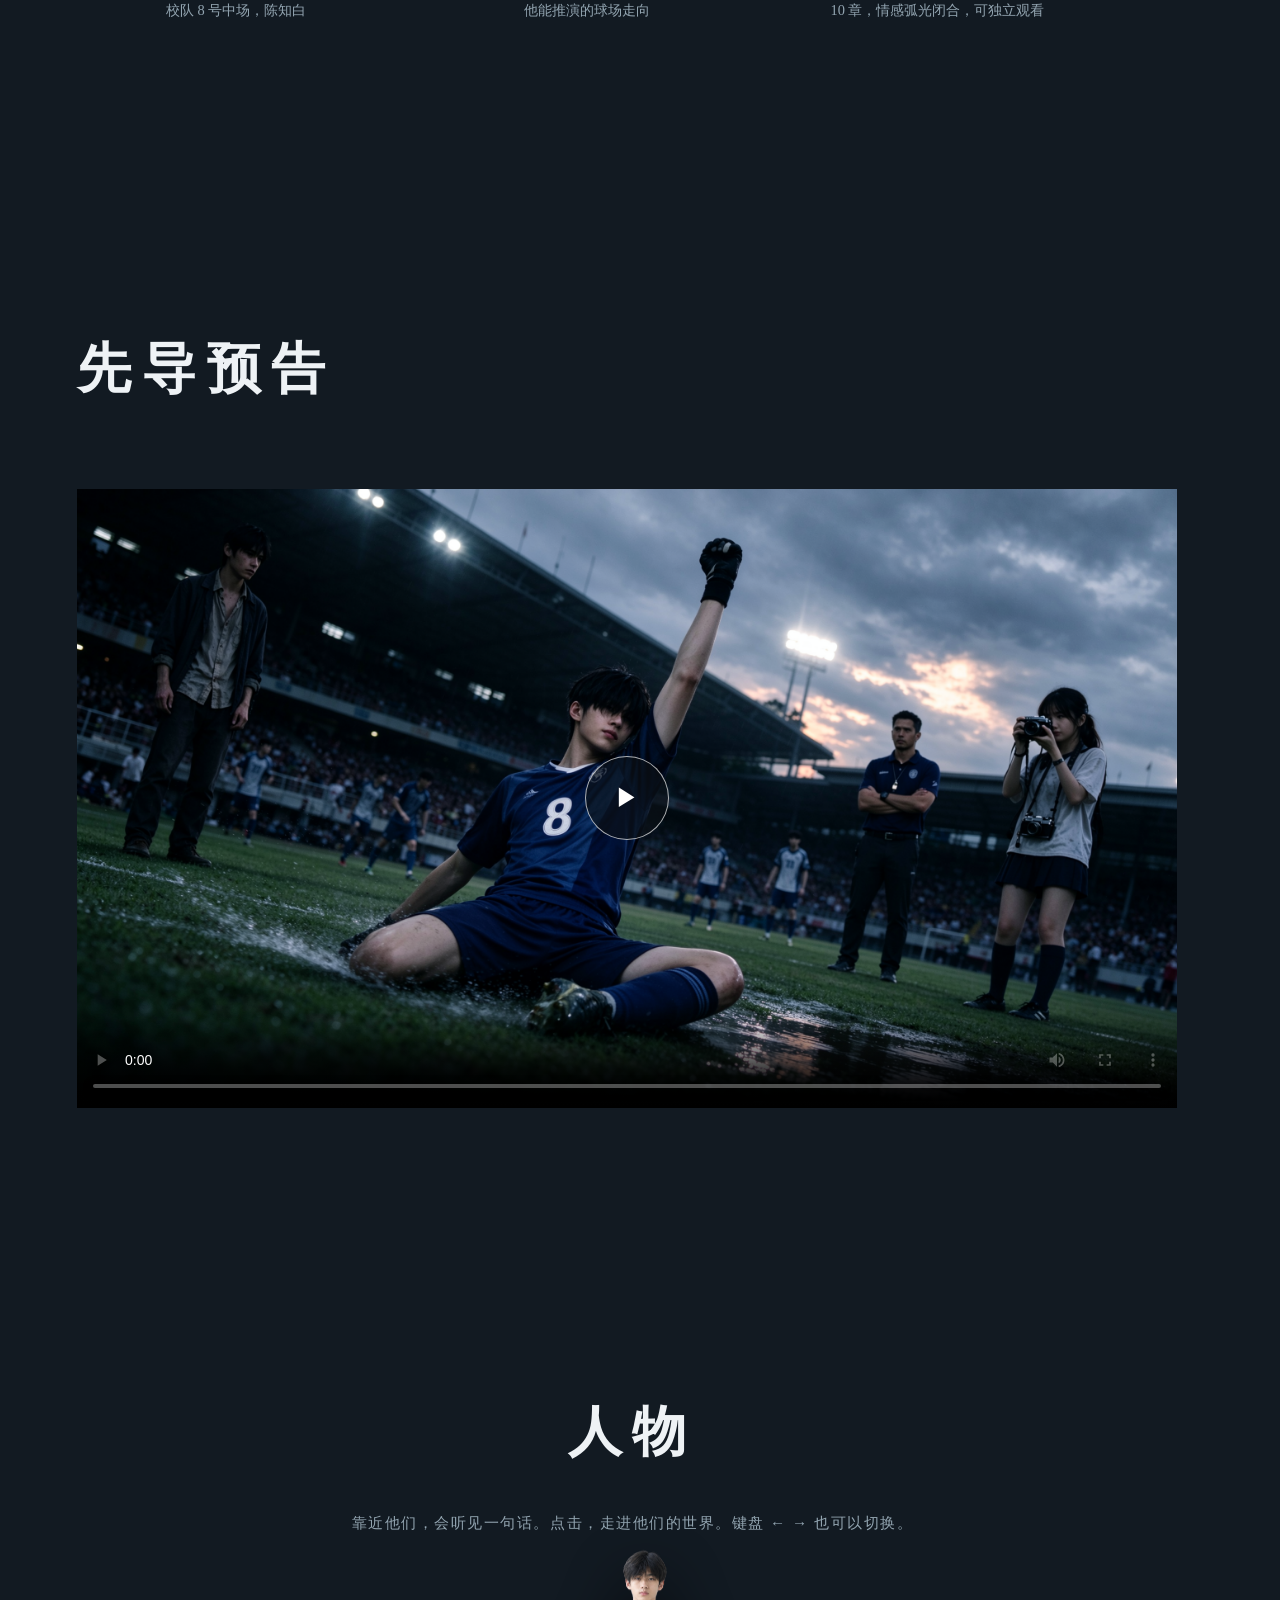
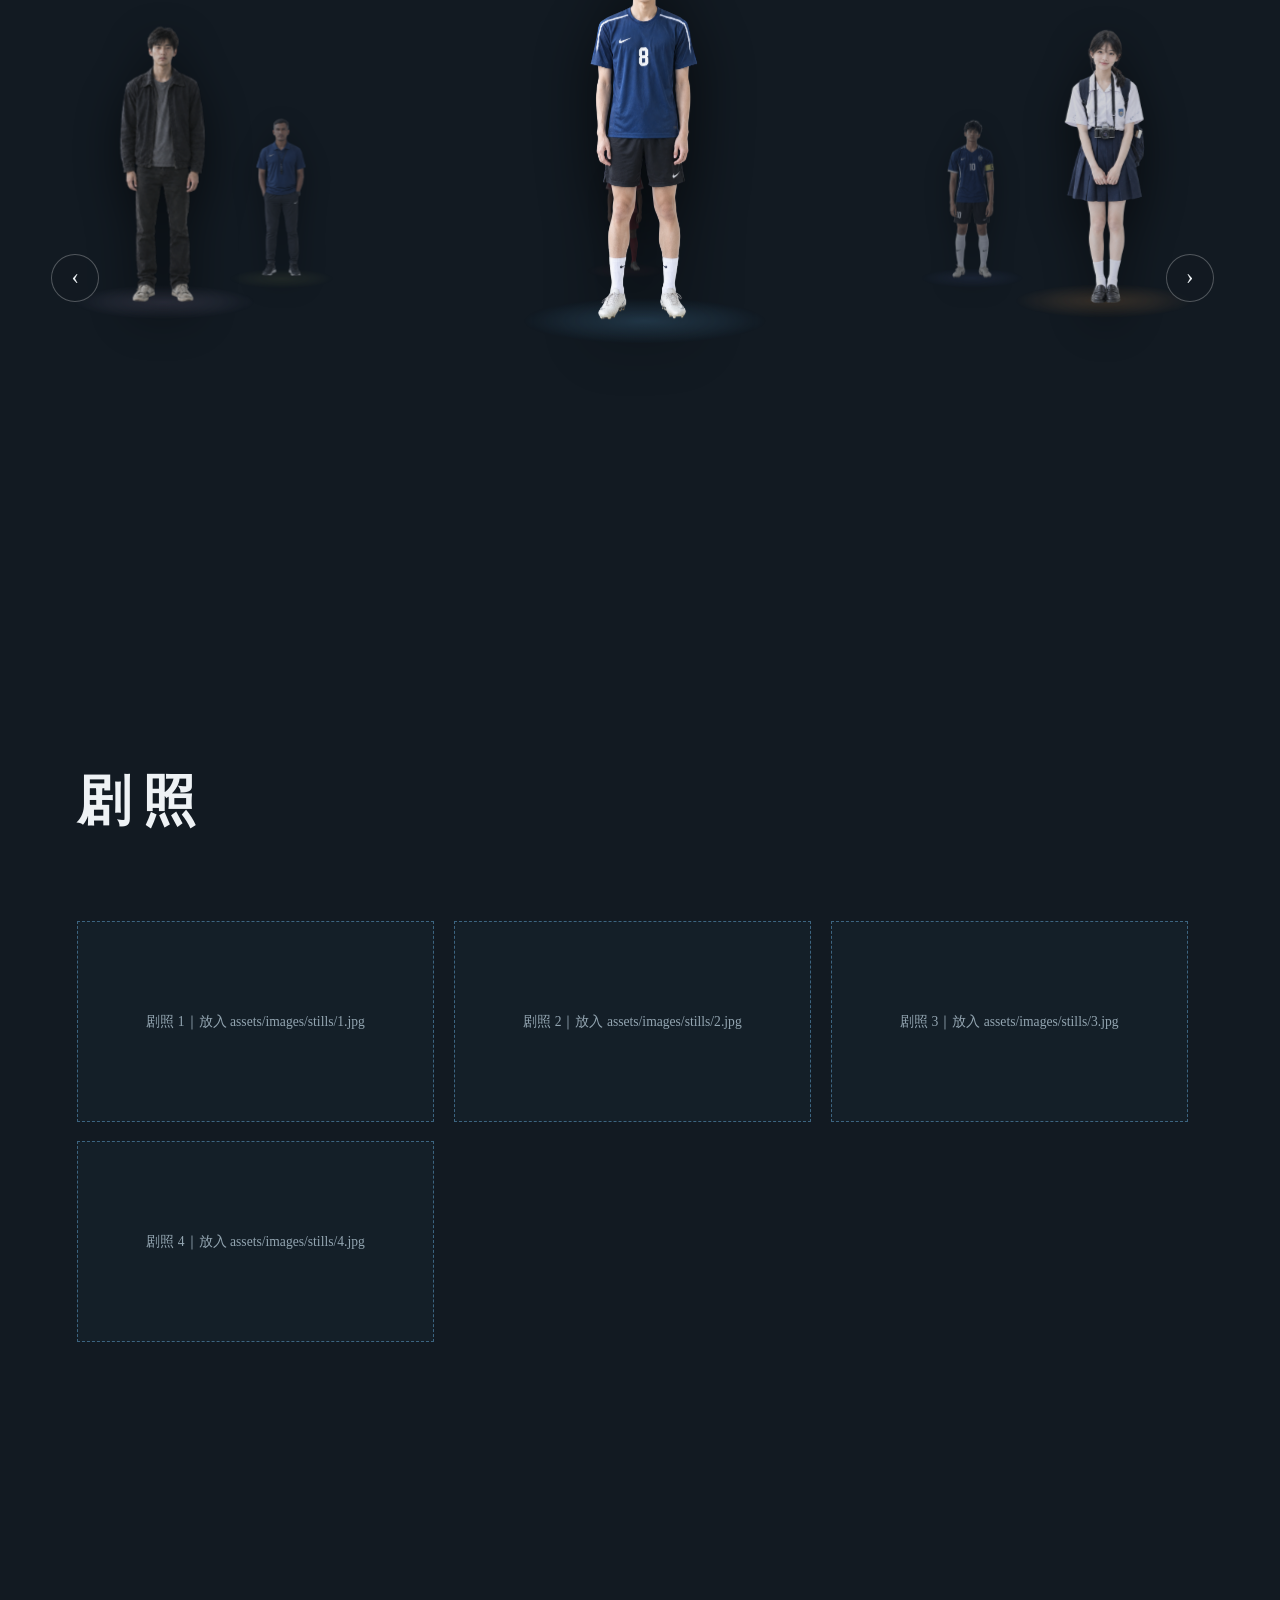
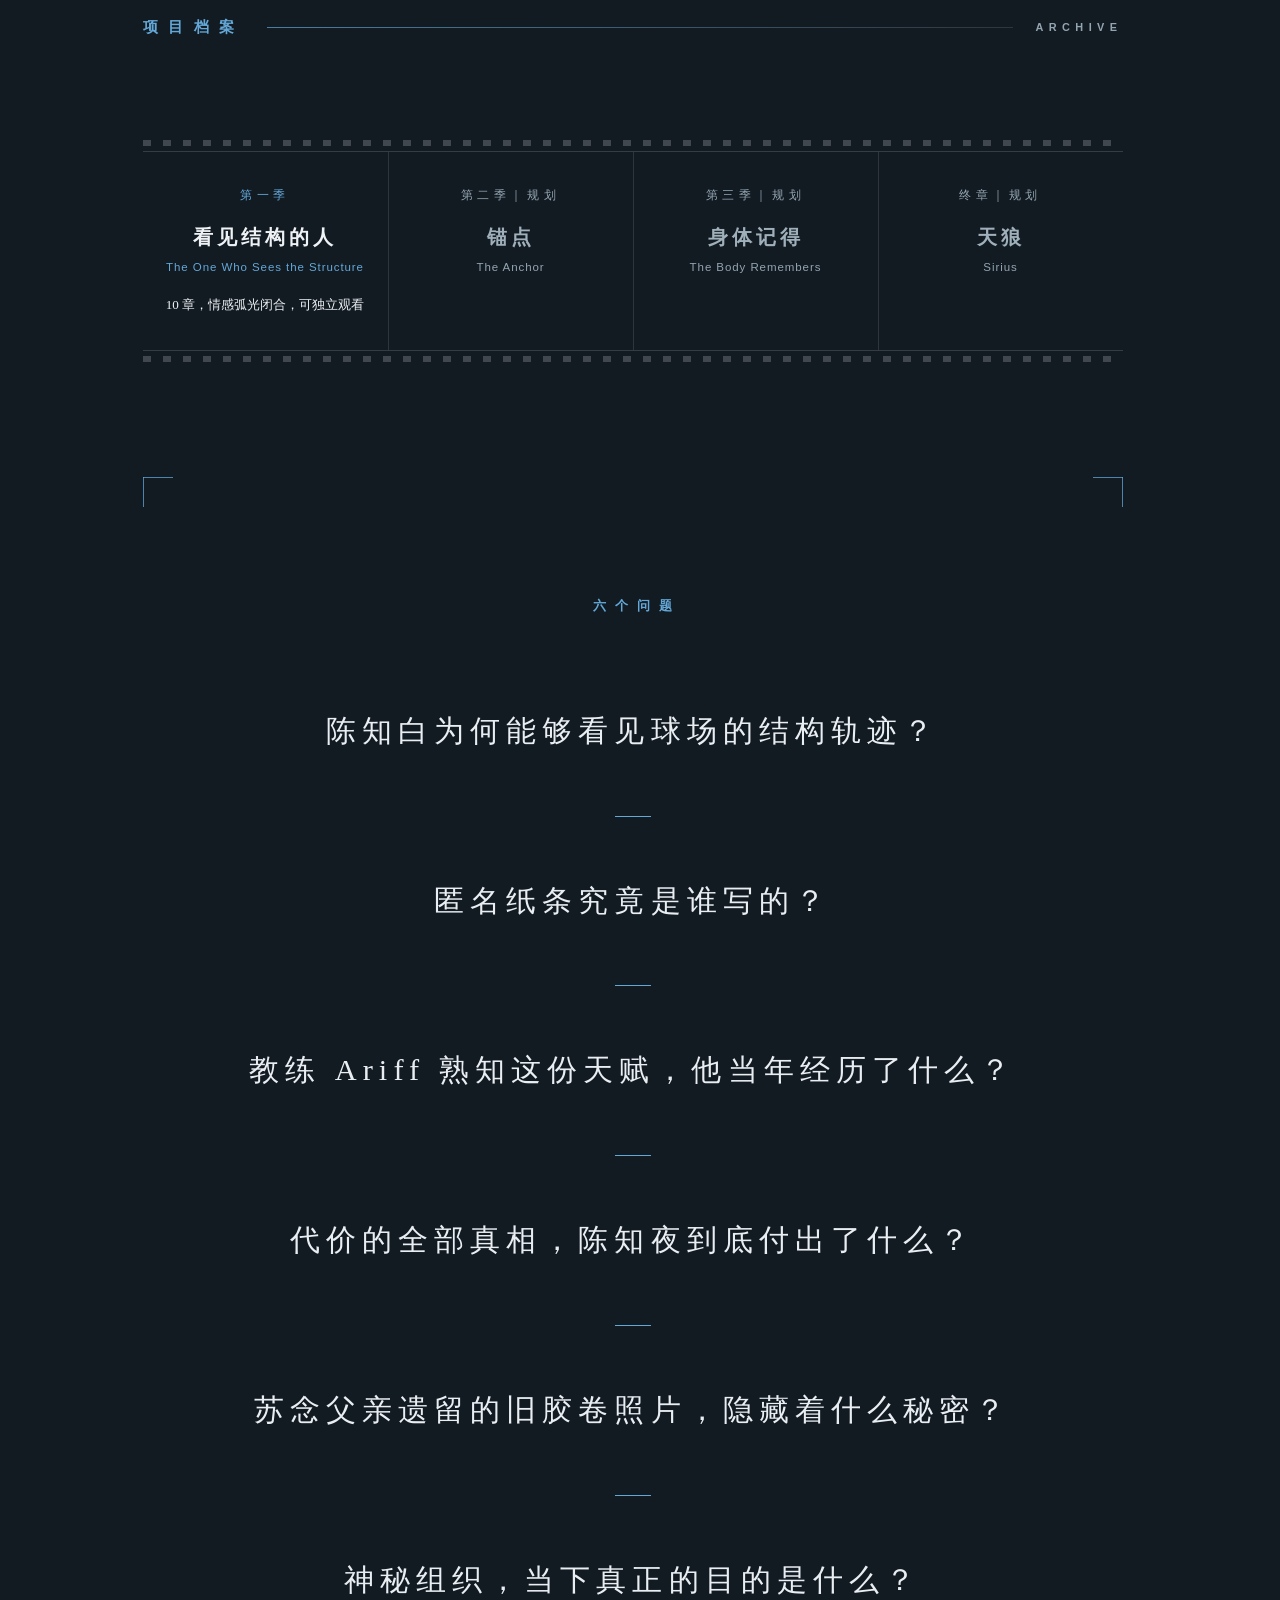
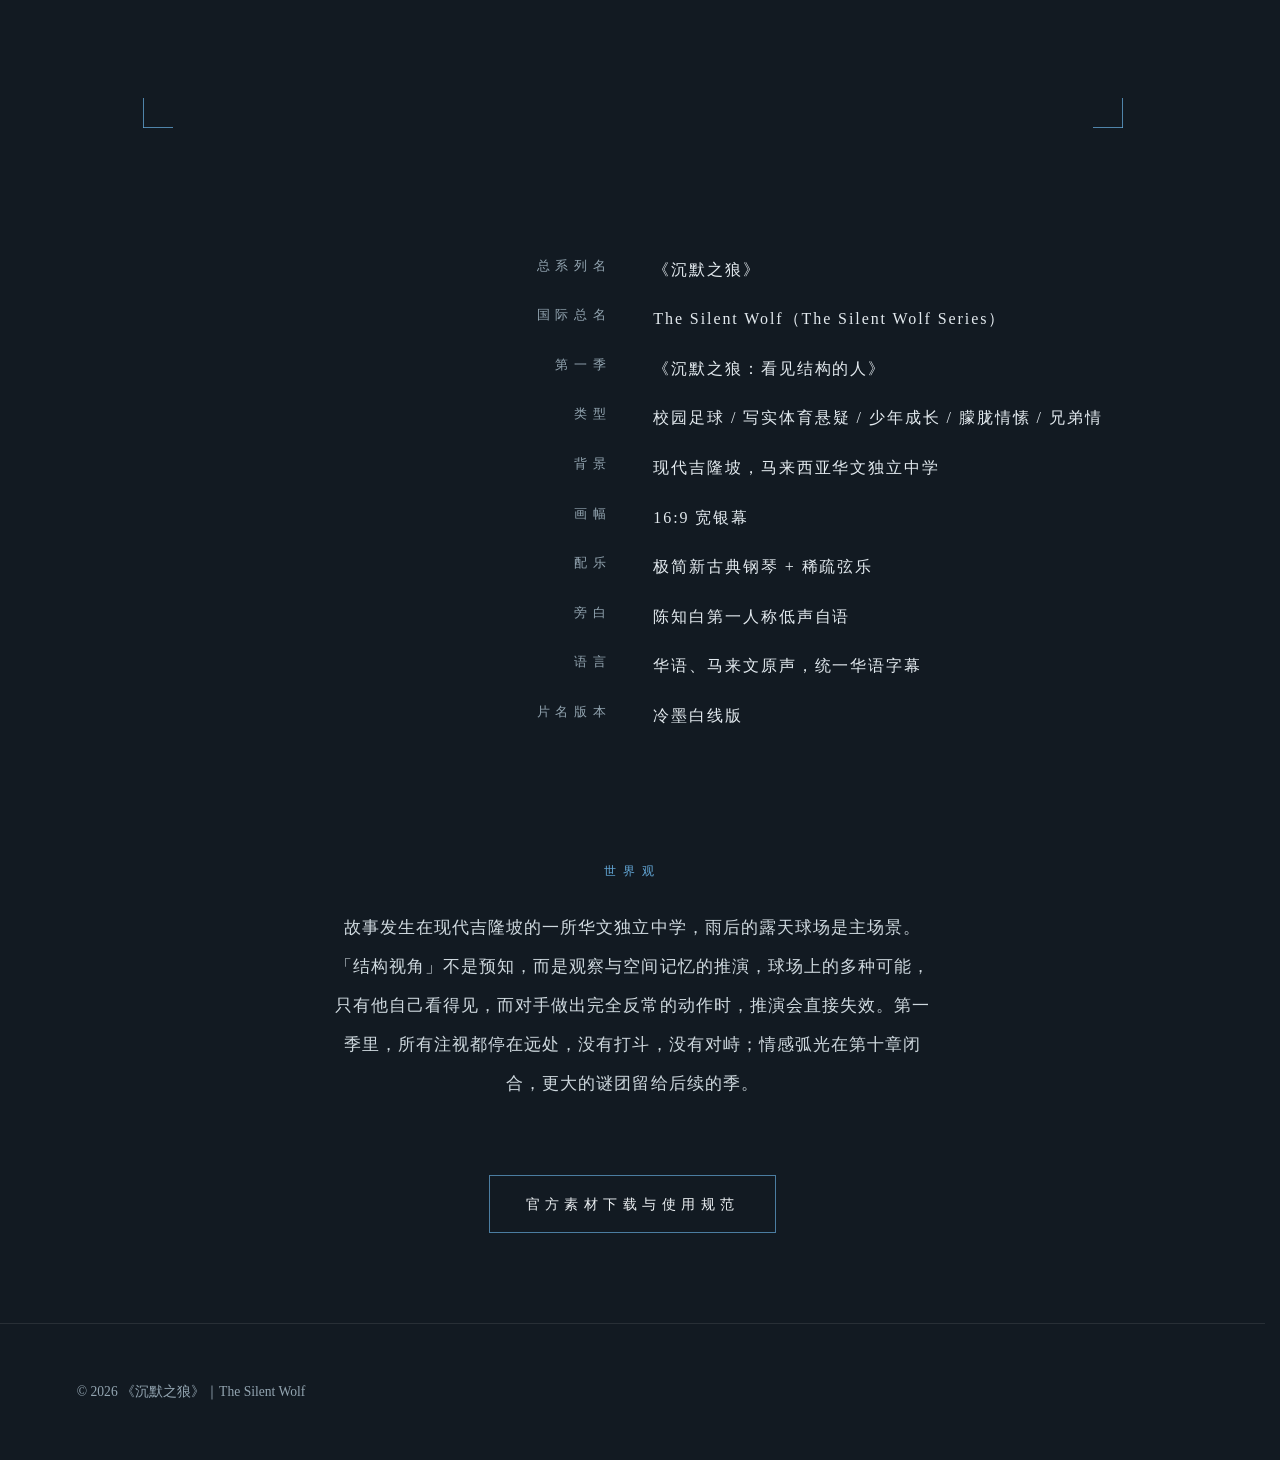
==== commit 6a317aa6: "Complete clean version of -> index.html" ====
--- a/index.html
+++ b/index.html
@@ -1,338 +1,503 @@
 <!DOCTYPE html>
 <html lang="zh-CN">
 <head>
-  <meta charset="UTF-8">
-  <meta name="viewport" content="width=device-width,initial-scale=1">
-  <title>沉默之狼 | The Silent Wolf</title>
-  <meta name="theme-color" content="#121a22">
-  <link rel="icon" type="image/png" href="favicon.png">
-  <meta property="og:site_name" content="沉默之狼 The Silent Wolf">
-  <meta property="og:locale" content="zh_CN">
-  <meta property="og:type" content="website">
-  <meta property="og:title" content="沉默之狼｜看见结构的人 · 写实体育悬疑">
-  <meta property="og:description" content="沉默之狼（The Silent Wolf）｜以马来西亚华文独中校园足球为背景的写实体育悬疑。眼睛会骗人。结构不会。第一卷《看见结构的人》。">
-  <meta property="og:image" content="preview.png">
-  <meta name="twitter:card" content="summary_large_image">
-  <meta name="description" content="沉默之狼（The Silent Wolf）｜马来西亚华文独中校园足球写实体育悬疑。眼睛会骗人。结构不会。第一卷《看见结构的人》">
-  <style>
-    @property --t{syntax:'<color>';inherits:true;initial-value:#64a8d8}
-    :root{--bg:#121a22;--tx:#eef2f5;--mu:#93a5b1;--nav:60px}
-    *{box-sizing:border-box;margin:0;padding:0}
-    html{scroll-behavior:smooth;scroll-padding-top:var(--nav);scrollbar-gutter:stable}
-    [data-t=base]{--c:#64a8d8}[data-t=bai]{--c:#64a8d8}[data-t=nian]{--c:#e3a15f}[data-t=ariff]{--c:#a9b36a}[data-t=ye]{--c:#a79bc4}[data-t=faris]{--c:#6f86e0}[data-t=rizal]{--c:#e0707a}
-    body{--t:#64a8d8;background:var(--bg);color:var(--tx);font:17px/2 "Noto Serif SC","Source Han Serif SC","Songti SC",STSong,SimSun,serif;transition:--t 1.2s;overflow-x:hidden}
-    body[data-t]{--t:var(--c)}
-    .wash{position:fixed;inset:0;z-index:-1;pointer-events:none;background:radial-gradient(circle 420px at var(--gx,70%) var(--gy,25%),color-mix(in srgb,var(--t) 16%,transparent),transparent 70%),radial-gradient(50% 40% at 8% 92%,color-mix(in srgb,var(--t) 10%,transparent),transparent 70%)}
-    button{font:inherit}
-    a:focus-visible,button:focus-visible,video:focus-visible{outline:2px solid var(--t);outline-offset:3px}
-    #bar{position:fixed;top:0;left:0;height:2px;width:100%;background:var(--t);transform-origin:0 50%;transform:scaleX(0);z-index:60}
-    header{position:fixed;inset:0 0 auto 0;height:var(--nav);z-index:50;display:flex;align-items:center;justify-content:space-between;gap:1rem;padding:0 4vw;background:linear-gradient(#121a22e6,#121a2200)}
-    .brand{display:flex;align-items:center;gap:.7rem;color:var(--tx);text-decoration:none;letter-spacing:.3em;font-weight:700;white-space:nowrap}
-    .brand img{height:30px;width:auto}
-    nav{display:flex;gap:1.6rem;overflow-x:auto;scrollbar-width:none}
-    nav a{color:var(--mu);text-decoration:none;font-size:.9rem;white-space:nowrap;border-bottom:1px solid transparent;transition:color .3s}
-    nav a.on{color:var(--tx);border-color:var(--t)}
-    .hero{min-height:100vh;min-height:100svh;position:relative;display:flex;flex-direction:column;justify-content:flex-end;padding:0 6vw 11vh;overflow:hidden}
-    .hero::before{content:"";position:absolute;inset:0;background:url(assets/images/poster.png) center/cover;opacity:.2;-webkit-mask:linear-gradient(#000 30%,transparent);mask:linear-gradient(#000 30%,transparent)}
-    .hero svg{position:absolute;inset:0;width:100%;height:100%}
-    .br{fill:none;stroke:#fff;stroke-opacity:.16;stroke-width:1;stroke-dasharray:1400;stroke-dashoffset:1400;animation:draw 2.4s cubic-bezier(.3,.6,.2,1) var(--d,0s) forwards,fade 2.2s calc(var(--d,0s) + 3.4s) forwards}
-    .br.hi{stroke-opacity:.9;stroke-width:1.6;animation:draw 1.6s cubic-bezier(.3,.6,.2,1) 2.2s forwards}
-    @keyframes draw{to{stroke-dashoffset:0}}
-    @keyframes fade{to{stroke-opacity:.05}}
-    .hero h1{position:relative;font-size:clamp(4.5rem,17vw,12rem);line-height:1.05;letter-spacing:.14em;font-weight:900}
-    .hero .slogan{position:relative;font-size:clamp(1.3rem,3vw,2.2rem);letter-spacing:.2em;margin-top:.4em}
-    .hero .sub{position:relative;color:var(--mu);font-size:.95rem;letter-spacing:.12em}
-    .sec{padding:16vh 6vw}
-    .w{max-width:46em}
-    h2.t{font-size:clamp(2rem,5vw,3.4rem);letter-spacing:.2em;font-weight:900;margin-bottom:1.2em}
-    .story p{color:#d4dde3;text-align:justify}
-    .facts{display:grid;grid-template-columns:repeat(auto-fit,minmax(200px,1fr));gap:2rem;margin-top:5rem;max-width:60em}
-    .facts div{border-top:1px solid var(--t);padding-top:1rem;transition:border-color 1.2s}
-    .facts b{display:block;font-size:2.6rem;line-height:1.2;font-weight:900}
-    .facts span{color:var(--mu);font-size:.9rem}
-    .vid{aspect-ratio:16/9;max-width:1100px;background:#000;border:1px solid #ffffff22}
-    .vid video{width:100%;height:100%;display:block}
-    .stage{padding:14vh 0 10vh;text-align:center;position:relative;overflow:hidden}
-    .stage h2.t{margin-bottom:.4em}
-    .tip{color:var(--mu);font-size:.95rem;letter-spacing:.1em}
-    .rw{position:relative;margin:6.5rem auto 0;max-width:100vw}
-    .ring{position:relative;height:470px;perspective:1500px;max-width:100vw}
-    .c3{--w:clamp(150px,16vw,230px);position:absolute;left:50%;top:0;width:var(--w);margin-left:calc(var(--w)/-2);transition:filter .4s}
-    .ring.hov .c3:not(.hv){filter:brightness(.5) blur(1.5px)}
-    .in{display:block;width:100%;background:none;border:0;color:inherit;cursor:pointer;text-align:center;transform:perspective(700px) translateY(var(--y,0px)) rotateX(var(--rx,0deg)) rotateY(var(--ry,0deg)) scale(var(--s,1));transition:transform .35s}
-    .c3.hv .in{--s:1.2;--y:-12px}
-    .mw{position:relative;display:block;aspect-ratio:3/4;animation:bob 5s ease-in-out infinite}
-    .c3:nth-child(even) .mw{animation-delay:-2.5s}
-    .c3.hv .mw{animation-play-state:paused}
-    @keyframes bob{50%{transform:translateY(-8px)}}
-    .mw::after{content:"";position:absolute;left:8%;right:8%;bottom:-3%;height:12%;border-radius:50%;background:radial-gradient(closest-side,color-mix(in srgb,var(--c) 55%,transparent),transparent);opacity:.5;transition:opacity .4s}
-    .c3.hv .mw::after{opacity:1}
-    .mdl{position:relative;z-index:1;width:100%;height:100%;object-fit:contain;object-position:center bottom;display:block;filter:drop-shadow(0 16px 22px #000a);transition:filter .4s}
-    .c3.hv .mdl{filter:drop-shadow(0 0 22px color-mix(in srgb,var(--c) 70%,transparent)) drop-shadow(0 16px 22px #000a)}
-    .cn{display:block;margin-top:1.1rem;letter-spacing:.2em;font-weight:700;opacity:0;transition:opacity .3s}
-    .c3.hv .cn,.c3.noimg .cn{opacity:1}
-    .c3.noimg .mw{background:linear-gradient(160deg,color-mix(in srgb,var(--c) 30%,#121a22),#121a22 80%)}
-    .c3.noimg .mw::before{content:attr(data-g);position:absolute;inset:0;display:grid;place-items:center;font-size:7rem;font-weight:900;color:var(--c);opacity:.4}
-    .bub{position:absolute;left:50%;bottom:100%;transform:translate(-50%,6px);margin-bottom:38px;background:#eef2f5;color:#1a232b;padding:.5rem .9rem;border-radius:12px;font-size:.9rem;line-height:1.5;white-space:normal;width:max-content;max-width:min(20em,72vw);text-align:center;opacity:0;transition:.25s;pointer-events:none}
-    .bub::after{content:"";position:absolute;left:50%;top:100%;margin-left:-6px;border:6px solid transparent;border-top-color:#eef2f5}
-    .c3.hv .bub{opacity:1;transform:translate(-50%,0)}
-    .arr{position:absolute;top:50%;margin-top:-24px;width:48px;height:48px;border-radius:50%;border:1px solid #ffffff44;background:#121a22aa;color:var(--tx);font-size:1.4rem;cursor:pointer;z-index:999}
-    .arr.l{left:4vw}.arr.r{right:4vw}
-    .fig{position:relative;aspect-ratio:3/4;width:100%;max-width:430px;max-height:78vh;justify-self:center;margin:0 auto}
-    .ph{position:absolute;inset:0;overflow:hidden;display:block;background:linear-gradient(160deg,color-mix(in srgb,var(--c) 30%,#121a22),#121a22 80%);transition:filter .6s}
-    .ph img{width:100%;height:100%;object-fit:contain;object-position:center bottom;display:block}
-    .ph.noimg::after{content:attr(data-g);position:absolute;inset:0;display:grid;place-items:center;font-size:8rem;font-weight:900;color:var(--c);opacity:.4}
-    .fig[data-s=grid] .ph{background-image:repeating-linear-gradient(90deg,color-mix(in srgb,var(--c) 22%,transparent) 0 1px,transparent 1px 44px),repeating-linear-gradient(0deg,color-mix(in srgb,var(--c) 22%,transparent) 0 1px,transparent 1px 44px),linear-gradient(160deg,color-mix(in srgb,var(--c) 30%,#121a22),#121a22 80%)}
-    .fig[data-s=grid]::before{content:"";position:absolute;left:-8%;bottom:14%;width:120%;height:1px;background:#ffffffb3;transform:rotate(-24deg);transform-origin:left;z-index:2}
-    .fig[data-s=film]{background:#f1ebe0;transform:rotate(-2.2deg);box-shadow:0 24px 60px #0009}
-    .fig[data-s=film] .ph{inset:10px 10px 44px}
-    .fig[data-s=line]{outline:1px solid var(--c);outline-offset:10px}
-    .fig[data-s=quiet]{border-right:3px solid var(--c)}
-    .fig[data-s=quiet] .ph{filter:saturate(.35)}
-    .fig[data-s=band]{border-left:10px solid var(--c)}
-    .fig[data-s=skew]{clip-path:polygon(0 0,100% 5%,100% 100%,0 95%)}
-    .fig[data-s=skew] .ph{background-image:repeating-linear-gradient(115deg,color-mix(in srgb,var(--c) 18%,transparent) 0 2px,transparent 2px 26px),linear-gradient(160deg,color-mix(in srgb,var(--c) 30%,#121a22),#121a22 80%)}
-    .card{position:relative;max-width:25em;margin-top:2.2rem;padding:1.4rem 1.7rem;font-size:1.2rem;line-height:1.85;letter-spacing:.06em;transition:transform .8s,box-shadow .8s}
-    .card cite{display:block;margin-top:.8em;font-size:.85rem;font-style:normal;text-align:right;letter-spacing:.1em;opacity:.8}
-    .note{background:#f1ebe0;color:#3a3228;transform:rotate(1.2deg);box-shadow:0 12px 30px #0007;font-style:italic}
-    .note::before{content:"";position:absolute;top:-12px;left:50%;width:84px;height:24px;margin-left:-42px;background:#e3a15f66;transform:rotate(-3deg)}
-    .c-bai{font-size:1.35rem;background:repeating-linear-gradient(90deg,color-mix(in srgb,var(--c) 10%,transparent) 0 1px,transparent 1px 28px),color-mix(in srgb,var(--c) 7%,#121a22);border:1px solid color-mix(in srgb,var(--c) 40%,transparent)}
-    .c-bai::before{content:"";position:absolute;top:-1px;left:-1px;width:46%;height:1px;background:#ffffffb3}
-    .c-ariff{padding-top:2.5rem;margin-left:7px;background:#19221a;border:1px solid var(--c);outline:1px solid color-mix(in srgb,var(--c) 45%,transparent);outline-offset:6px}
-    .c-ariff::before{content:"「";position:absolute;top:.3rem;left:.6rem;font-size:2.2rem;line-height:1;color:var(--c)}
-    .c-ye{padding:1.8rem .4rem;font-size:1.45rem;font-weight:300;color:#e6e1f0;border-top:1px solid var(--c);border-bottom:1px solid var(--c);box-shadow:0 30px 60px -40px var(--c)}
-    .c-faris{padding-left:1.9rem;font-weight:700;background:color-mix(in srgb,var(--c) 12%,#121a22);border-left:6px solid var(--c)}
-    .c-rizal{transform:skewX(-6deg);background:color-mix(in srgb,var(--c) 10%,#121a22);border:1px solid var(--c)}
-    .easter-egg-area{margin-top:2.4rem;text-align:center;display:none}
-    .easter-circle-btn{width:64px;height:64px;border-radius:50%;border:2px solid #848eac;background:#161d27;color:#dde4eb;cursor:pointer;transition:0.35s ease;outline:none}
-    .easter-circle-btn.active{box-shadow:0 0 16px 4px rgba(132,142,172,0.45);border-color:#a2acc8}
-    .easter-hint-text{margin-top:0.7rem;font-size:0.85rem;opacity:0.65}
-    .modal-text-wrap{transition:opacity 0.38s ease}
-    #wel{position:fixed;inset:0;z-index:110;display:grid;place-items:center;padding:6vw;text-align:center;cursor:pointer;background:radial-gradient(circle at 50% 50%,color-mix(in srgb,var(--c) 25%,#0b1117),#0b1117 75%);opacity:0;visibility:hidden;transition:opacity .6s,visibility .6s}
-    #wel.on{opacity:1;visibility:visible}
-    #wt{font-size:clamp(1.5rem,4vw,2.6rem);letter-spacing:.14em;line-height:1.8;min-height:2em}
-    #wt::after{content:"";display:inline-block;width:2px;height:1em;background:var(--c);margin-left:6px;vertical-align:middle;animation:bl 1s steps(1) infinite}
-    @keyframes bl{50%{opacity:0}}
-    #prof{position:fixed;inset:0;z-index:100;overflow:auto;background:color-mix(in srgb,var(--c) 14%,#0b1117);opacity:0;visibility:hidden;transition:opacity .7s,visibility .7s}
-    #prof.on{opacity:1;visibility:visible}
-    #prof::after{content:"";position:fixed;inset:0;pointer-events:none;opacity:0;transition:opacity .9s;background:radial-gradient(circle at 50% 60%,color-mix(in srgb,var(--c) 38%,transparent),transparent 65%)}
-    #prof.hl::after{opacity:1}
-    #prof.hl .c-ye{transform:scale(1.07);box-shadow:0 30px 80px -30px var(--c)}
-    #cls{position:fixed;top:14px;right:4vw;z-index:5;width:44px;height:44px;border-radius:50%;border:1px solid #ffffff44;background:#0b1117aa;color:var(--tx);font-size:1.5rem;cursor:pointer}
-    .pw{position:relative;z-index:1;min-height:100vh;min-height:100svh;display:grid;grid-template-columns:minmax(0,5fr) minmax(0,6fr);gap:6vw;align-items:center;padding:12vh 6vw 6vh;max-width:1200px;margin:auto}
-    .pw .fig{max-width:400px}
-    .pw h2{font-size:clamp(3rem,8vw,6rem);line-height:1.1;letter-spacing:.08em;font-weight:900}
-    .role{color:var(--c);letter-spacing:.2em;font-size:.95rem;margin:.4em 0 1.6em}
-    .pw p.d{max-width:30em;color:#d4dde3}
-    .hint{margin-top:2rem;color:var(--c);font-size:.9rem;letter-spacing:.12em}
-    .stw{position:relative;z-index:1;padding:0 6vw 14vh;max-width:1200px;margin:auto}
-    .st{position:relative;aspect-ratio:16/9;background:color-mix(in srgb,var(--t) 6%,#0f161d);border:1px dashed color-mix(in srgb,var(--t) 50%,transparent);overflow:hidden;display:grid;place-items:center;text-align:center;color:var(--mu);font-size:.85rem;padding:1rem}
-    .st img{position:absolute;inset:0;width:100%;height:100%;object-fit:cover}
-    .st.e::after{content:attr(data-p)}
-    #xs{position:fixed;inset:0;width:100%;height:100%;pointer-events:none;display:none}
-    #prof[data-t=bai] #xs,#prof[data-t=rizal] #xs{display:block}
-    #xs line{stroke:#fff;stroke-opacity:.12}#xs line.hi{stroke-opacity:.9;stroke-width:1.6}
-    #lens{position:fixed;inset:0;pointer-events:none;display:none;z-index:2;background:radial-gradient(circle 170px at var(--mx,50%) var(--my,50%),transparent 158px,#e3a15fcc 160px,transparent 163px),radial-gradient(circle 190px at var(--mx,50%) var(--my,50%),transparent 35%,#000a 100%)}
-    #prof[data-t=nian] #lens{display:block}
-    #fx{position:fixed;inset:0;pointer-events:none;z-index:3;overflow:hidden}
-    .fl{position:absolute;inset:0;background:#fff;animation:fl .5s forwards}@keyframes fl{from{opacity:.85}to{opacity:0}}
-    .rp{position:absolute;width:20px;height:20px;margin:-10px;border:2px solid var(--c);border-radius:50%;animation:rp 1.3s ease-out forwards}
-    @keyframes rp{to{transform:scale(7);opacity:0}}
-    .rt{position:absolute;max-width:18em;color:var(--c);letter-spacing:.1em;animation:rt 1.6s forwards}@keyframes rt{to{opacity:0;transform:translateY(-26px)}}
-    .pnx{position:fixed;top:50%;margin-top:-22px;width:44px;height:44px;border-radius:50%;border:1px solid #ffffff44;background:#0b1117aa;color:var(--tx);font-size:1.4rem;cursor:pointer;z-index:5;transition:border-color .3s}
-    .pnx:hover{border-color:var(--c)}.pnx.l{left:2vw}.pnx.r{right:2vw}
-    .arc{padding:14vh 6vw 10vh}
-    .ah{display:flex;align-items:center;gap:1.4rem;max-width:980px;margin:0 auto 10vh}
-    .ah h2{font-size:.95rem;font-weight:600;letter-spacing:.7em;color:var(--t);white-space:nowrap;transition:color 1.2s}
-    .ah i{flex:1;height:1px;background:linear-gradient(90deg,color-mix(in srgb,var(--t) 70%,transparent),#ffffff1f)}
-    .ah span{font:600 .68rem/1 Arial,sans-serif;letter-spacing:.5em;color:var(--mu)}
-    .qw{--k:color-mix(in srgb,var(--t) 75%,transparent);position:relative;max-width:980px;margin:0 auto;padding:13vh 7vw;text-align:center;background:linear-gradient(var(--k),var(--k)) left top/30px 1px no-repeat,linear-gradient(var(--k),var(--k)) left top/1px 30px no-repeat,linear-gradient(var(--k),var(--k)) right top/30px 1px no-repeat,linear-gradient(var(--k),var(--k)) right top/1px 30px no-repeat,linear-gradient(var(--k),var(--k)) left bottom/30px 1px no-repeat,linear-gradient(var(--k),var(--k)) left bottom/1px 30px no-repeat,linear-gradient(var(--k),var(--k)) right bottom/30px 1px no-repeat,linear-gradient(var(--k),var(--k)) right bottom/1px 30px no-repeat}
-    .qw .q{margin:0;font-size:clamp(1.5rem,3.4vw,2.7rem);font-weight:300;letter-spacing:.24em;line-height:1.9;color:#e9eef2}
-    .qw .q+.q{margin-top:9vh}
-    .qw .q::before{content:"";display:block;width:1px;height:44px;margin:0 auto 1.6rem;background:linear-gradient(transparent,var(--t))}
-    .qw .q.s{font-size:clamp(1.1rem,2vw,1.5rem);letter-spacing:.18em;color:var(--mu)}
-    .qw .note{margin:4rem auto 0;text-align:left;transform:rotate(-1.4deg)}
-    .cr{max-width:980px;margin:14vh auto 0;display:grid;grid-template-columns:repeat(auto-fit,minmax(260px,1fr));gap:4.5rem 4rem}
-    .cr h3{font-size:.8rem;font-weight:600;letter-spacing:.5em;color:var(--mu);padding-bottom:1rem;margin-bottom:1.4rem;border-bottom:1px solid #ffffff1f}
-    .cr p,.cr dd{margin:0;color:#cfd9df;font-size:.98rem;line-height:2}
-    .cr dl{display:grid;grid-template-columns:auto 1fr;gap:.6rem 1.6rem;align-items:baseline}
-    .cr dt{color:var(--mu);font-size:.85rem;letter-spacing:.2em;white-space:nowrap}
-    .cr a{color:var(--tx);border-bottom:1px solid var(--t);text-decoration:none}
-    @supports (animation-timeline:view()){.qw .q{animation:qin linear both;animation-timeline:view();animation-range:entry 5% entry 70%}}
-    @keyframes qin{from{opacity:0;filter:blur(6px);transform:translateY(18px)}to{opacity:1;filter:none;transform:none}}
-    footer{padding:6vh 6vw;color:var(--mu);font-size:.85rem;border-top:1px solid #ffffff18}
-    @media(max-width:820px){.pw{grid-template-columns:1fr;gap:3rem;padding-top:10vh}.qw{padding:9vh 7vw}.qw .q{letter-spacing:.14em}.ah h2{letter-spacing:.45em}.ah span{display:none}.pnx{top:auto;bottom:4vh;margin-top:0}.pnx.l{left:5vw}.pnx.r{right:5vw}.brand{letter-spacing:.15em}.hero{padding-bottom:9vh}.ring{height:340px}}
-    @media(prefers-reduced-motion:reduce){*{animation:none!important;transition:none!important;scroll-behavior:auto!important}.br{stroke-dashoffset:0}}
-  </style>
+<meta charset="UTF-8">
+<meta name="viewport" content="width=device-width,initial-scale=1">
+<title>沉默之狼 | The Silent Wolf</title>
+<meta name="theme-color" content="#121a22">
+<!-- 浏览器标签小图标 favicon -->
+<link rel="icon" type="image/png" href="favicon.png">
+<!-- 社交分享 OG 卡片（上线后请把 og:image 改成完整网址，如 https://你的域名/preview.png，建议 1200×630） -->
+<meta property="og:site_name" content="沉默之狼 The Silent Wolf">
+<meta property="og:locale" content="zh_CN">
+<meta property="og:type" content="website">
+<meta property="og:title" content="沉默之狼｜看见结构的人 · 写实体育悬疑">
+<meta property="og:description" content="沉默之狼（The Silent Wolf）｜以马来西亚华文独中校园足球为背景的写实体育悬疑。眼睛会骗人。结构不会。第一季《看见结构的人》。">
+<meta property="og:image" content="preview.png">
+<meta name="twitter:card" content="summary_large_image">
+<meta name="description" content="沉默之狼（The Silent Wolf）｜马来西亚华文独中校园足球写实体育悬疑。眼睛会骗人。结构不会。第一季《看见结构的人》">
+<style>
+@property --t{syntax:'<color>';inherits:true;initial-value:#64a8d8}
+:root{--bg:#121a22;--tx:#eef2f5;--mu:#93a5b1;--nav:60px}
+*{box-sizing:border-box;margin:0;padding:0}
+html{scroll-behavior:smooth;scroll-padding-top:var(--nav);scrollbar-gutter:stable}
+[data-t=base]{--c:#64a8d8}[data-t=bai]{--c:#64a8d8}[data-t=nian]{--c:#e3a15f}[data-t=ariff]{--c:#a9b36a}[data-t=ye]{--c:#a79bc4}[data-t=faris]{--c:#6f86e0}[data-t=rizal]{--c:#e0707a}
+body{--t:#64a8d8;background:var(--bg);color:var(--tx);font:17px/2 "Noto Serif SC","Source Han Serif SC","Songti SC",STSong,SimSun,serif;transition:--t 1.2s;overflow-x:hidden}
+body[data-t]{--t:var(--c)}
+.wash{position:fixed;inset:0;z-index:-1;pointer-events:none;background:radial-gradient(circle 420px at var(--gx,70%) var(--gy,25%),color-mix(in srgb,var(--t) 16%,transparent),transparent 70%),radial-gradient(50% 40% at 8% 92%,color-mix(in srgb,var(--t) 10%,transparent),transparent 70%)}
+button{font:inherit}
+a:focus-visible,button:focus-visible,video:focus-visible{outline:2px solid var(--t);outline-offset:3px}
+#bar{position:fixed;top:0;left:0;height:2px;width:100%;background:var(--t);transform-origin:0 50%;transform:scaleX(0);z-index:60}
+header{position:fixed;inset:0 0 auto 0;height:var(--nav);z-index:50;display:flex;align-items:center;justify-content:space-between;gap:1rem;padding:0 4vw;background:linear-gradient(#121a22e6,#121a2200)}
+.brand{display:flex;align-items:center;gap:.7rem;color:var(--tx);text-decoration:none;letter-spacing:.3em;font-weight:700;white-space:nowrap}
+.brand img{height:30px;width:auto}
+nav{display:flex;gap:1.6rem;overflow-x:auto;scrollbar-width:none}
+nav a{color:var(--mu);text-decoration:none;font-size:.9rem;white-space:nowrap;border-bottom:1px solid transparent;transition:color .3s}
+nav a.on{color:var(--tx);border-color:var(--t)}
+.hero{min-height:100vh;min-height:100svh;position:relative;display:flex;flex-direction:column;justify-content:flex-end;padding:0 6vw 11vh;overflow:hidden}
+.hero::before{content:"";position:absolute;inset:-4%;background:url(assets/images/poster.png) center/cover;opacity:.2;-webkit-mask:linear-gradient(#000 30%,transparent);mask:linear-gradient(#000 30%,transparent);transform:translate(calc(var(--px,0)*-22px),calc(var(--py,0)*-12px));transition:transform .6s ease-out}
+.hero svg{position:absolute;inset:0;width:100%;height:100%;transition:transform .6s ease-out;transform:translate(calc(var(--px,0)*12px),calc(var(--py,0)*7px))}
+.br{fill:none;stroke:#fff;stroke-opacity:.16;stroke-width:1;stroke-dasharray:1400;stroke-dashoffset:1400;animation:draw 2.4s cubic-bezier(.3,.6,.2,1) var(--d,0s) forwards,fade 2.2s calc(var(--d,0s) + 3.4s) forwards}
+.br.hi{stroke-opacity:.9;stroke-width:1.6;animation:draw 1.6s cubic-bezier(.3,.6,.2,1) 2.2s forwards}
+@keyframes draw{to{stroke-dashoffset:0}}
+@keyframes fade{to{stroke-opacity:.05}}
+.hero h1{position:relative;font-size:clamp(4.5rem,17vw,12rem);line-height:1.05;letter-spacing:.14em;font-weight:900}
+.hero .slogan{position:relative;font-size:clamp(1.3rem,3vw,2.2rem);letter-spacing:.2em;margin-top:.4em}
+.hero .sub{position:relative;color:var(--mu);font-size:.95rem;letter-spacing:.12em}
+.sec{padding:16vh 6vw}
+.w{max-width:46em}
+h2.t{font-size:clamp(2rem,5vw,3.4rem);letter-spacing:.2em;font-weight:900;margin-bottom:1.2em}
+.story p{color:#d4dde3;text-align:justify}
+.facts{display:grid;grid-template-columns:repeat(auto-fit,minmax(200px,1fr));gap:2rem;margin-top:5rem;max-width:60em}
+.facts div{border-top:1px solid var(--t);padding-top:1rem;transition:border-color 1.2s}
+.facts b{display:block;font-size:2.6rem;line-height:1.2;font-weight:900}
+.facts span{color:var(--mu);font-size:.9rem}
+.vid{aspect-ratio:16/9;max-width:1100px;background:#000;border:1px solid #ffffff22}
+.vid video{width:100%;height:100%;display:block}
+/* 人物 3D 环 */
+.stage{padding:14vh 0 10vh;text-align:center;position:relative;overflow:hidden}
+.stage h2.t{margin-bottom:.4em}
+.tip{color:var(--mu);font-size:.95rem;letter-spacing:.1em}
+.rw{position:relative;margin:6.5rem auto 0;max-width:100vw}
+.ring{position:relative;height:470px;perspective:1500px;max-width:100vw}
+.c3{--w:clamp(150px,16vw,230px);position:absolute;left:50%;top:0;width:var(--w);margin-left:calc(var(--w)/-2);transition:filter .4s}
+.ring.hov .c3:not(.hv){filter:brightness(.5) blur(1.5px)}
+.in{display:block;width:100%;background:none;border:0;color:inherit;cursor:pointer;text-align:center;transform:perspective(700px) translateY(var(--y,0px)) rotateX(var(--rx,0deg)) rotateY(var(--ry,0deg)) scale(var(--s,1));transition:transform .35s}
+.c3.hv .in{--s:1.2;--y:-12px}
+.mw{position:relative;display:block;aspect-ratio:3/4;animation:bob 5s ease-in-out infinite}
+.c3:nth-child(even) .mw{animation-delay:-2.5s}
+.c3.hv .mw{animation-play-state:paused}
+@keyframes bob{50%{transform:translateY(-8px)}}
+.mw::after{content:"";position:absolute;left:8%;right:8%;bottom:-3%;height:12%;border-radius:50%;background:radial-gradient(closest-side,color-mix(in srgb,var(--c) 55%,transparent),transparent);opacity:.5;transition:opacity .4s}
+.c3.hv .mw::after{opacity:1}
+.mdl{position:relative;z-index:1;width:100%;height:100%;object-fit:contain;object-position:center bottom;display:block;filter:drop-shadow(0 16px 22px #000a);transition:filter .4s}
+.c3.hv .mdl{filter:drop-shadow(0 0 22px color-mix(in srgb,var(--c) 70%,transparent)) drop-shadow(0 16px 22px #000a)}
+.cn{display:block;margin-top:1.1rem;letter-spacing:.2em;font-weight:700;opacity:0;transition:opacity .3s}
+.c3.hv .cn,.c3.noimg .cn{opacity:1}
+.c3.noimg .mw{background:linear-gradient(160deg,color-mix(in srgb,var(--c) 30%,#121a22),#121a22 80%)}
+.c3.noimg .mw::before{content:attr(data-g);position:absolute;inset:0;display:grid;place-items:center;font-size:7rem;font-weight:900;color:var(--c);opacity:.4}
+.bub{position:absolute;left:50%;bottom:100%;transform:translate(-50%,6px);margin-bottom:38px;background:#eef2f5;color:#1a232b;padding:.5rem .9rem;border-radius:12px;font-size:.9rem;line-height:1.5;white-space:normal;width:max-content;max-width:min(20em,72vw);text-align:center;opacity:0;transition:.25s;pointer-events:none}
+.bub::after{content:"";position:absolute;left:50%;top:100%;margin-left:-6px;border:6px solid transparent;border-top-color:#eef2f5}
+.c3.hv .bub{opacity:1;transform:translate(-50%,0)}
+.arr{position:absolute;top:50%;margin-top:-24px;width:48px;height:48px;border-radius:50%;border:1px solid #ffffff44;background:#121a22aa;color:var(--tx);font-size:1.4rem;cursor:pointer;z-index:999}
+.arr.l{left:4vw}.arr.r{right:4vw}
+/* 画框 */
+.fig{position:relative;aspect-ratio:3/4;width:100%;max-width:430px;max-height:78vh;justify-self:center;margin:0 auto}
+.ph{position:absolute;inset:0;overflow:hidden;display:block;background:linear-gradient(160deg,color-mix(in srgb,var(--c) 30%,#121a22),#121a22 80%);transition:filter .6s}
+.ph img{width:100%;height:100%;object-fit:contain;object-position:center bottom;display:block}
+.ph.noimg::after{content:attr(data-g);position:absolute;inset:0;display:grid;place-items:center;font-size:8rem;font-weight:900;color:var(--c);opacity:.4}
+.fig[data-s=grid] .ph{background-image:repeating-linear-gradient(90deg,color-mix(in srgb,var(--c) 22%,transparent) 0 1px,transparent 1px 44px),repeating-linear-gradient(0deg,color-mix(in srgb,var(--c) 22%,transparent) 0 1px,transparent 1px 44px),linear-gradient(160deg,color-mix(in srgb,var(--c) 30%,#121a22),#121a22 80%)}
+.fig[data-s=grid]::before{content:"";position:absolute;left:-8%;bottom:14%;width:120%;height:1px;background:#ffffffb3;transform:rotate(-24deg);transform-origin:left;z-index:2}
+.fig[data-s=film]{background:#f1ebe0;transform:rotate(-2.2deg);box-shadow:0 24px 60px #0009}
+.fig[data-s=film] .ph{inset:10px 10px 44px}
+.fig[data-s=line]{outline:1px solid var(--c);outline-offset:10px}
+.fig[data-s=quiet]{border-right:3px solid var(--c)}
+.fig[data-s=quiet] .ph{filter:saturate(.35)}
+.fig[data-s=band]{border-left:10px solid var(--c)}
+.fig[data-s=skew]{clip-path:polygon(0 0,100% 5%,100% 100%,0 95%)}
+.fig[data-s=skew] .ph{background-image:repeating-linear-gradient(115deg,color-mix(in srgb,var(--c) 18%,transparent) 0 2px,transparent 2px 26px),linear-gradient(160deg,color-mix(in srgb,var(--c) 30%,#121a22),#121a22 80%)}
+/* 金句卡 */
+.card{position:relative;max-width:25em;margin-top:2.2rem;padding:1.4rem 1.7rem;font-size:1.2rem;line-height:1.85;letter-spacing:.06em;transition:transform .8s,box-shadow .8s}
+.card cite{display:block;margin-top:.8em;font-size:.85rem;font-style:normal;text-align:right;letter-spacing:.1em;opacity:.8}
+.note{background:#f1ebe0;color:#3a3228;transform:rotate(1.2deg);box-shadow:0 12px 30px #0007;font-style:italic}
+.note::before{content:"";position:absolute;top:-12px;left:50%;width:84px;height:24px;margin-left:-42px;background:#e3a15f66;transform:rotate(-3deg)}
+.c-bai{font-size:1.35rem;background:repeating-linear-gradient(90deg,color-mix(in srgb,var(--c) 10%,transparent) 0 1px,transparent 1px 28px),color-mix(in srgb,var(--c) 7%,#121a22);border:1px solid color-mix(in srgb,var(--c) 40%,transparent)}
+.c-bai::before{content:"";position:absolute;top:-1px;left:-1px;width:46%;height:1px;background:#ffffffb3}
+.c-ariff{padding-top:2.5rem;margin-left:7px;background:#19221a;border:1px solid var(--c);outline:1px solid color-mix(in srgb,var(--c) 45%,transparent);outline-offset:6px}
+.c-ariff::before{content:"「";position:absolute;top:.3rem;left:.6rem;font-size:2.2rem;line-height:1;color:var(--c)}
+.c-ye{padding:1.8rem .4rem;font-size:1.45rem;font-weight:300;color:#e6e1f0;border-top:1px solid var(--c);border-bottom:1px solid var(--c);box-shadow:0 30px 60px -40px var(--c)}
+.c-faris{padding-left:1.9rem;font-weight:700;background:color-mix(in srgb,var(--c) 12%,#121a22);border-left:6px solid var(--c)}
+.c-rizal{transform:skewX(-6deg);background:color-mix(in srgb,var(--c) 10%,#121a22);border:1px solid var(--c)}
+/* 欢迎 + 角色简介 */
+#wel{position:fixed;inset:0;z-index:110;display:grid;place-items:center;padding:6vw;text-align:center;cursor:pointer;background:radial-gradient(circle at 50% 50%,color-mix(in srgb,var(--c) 25%,#0b1117),#0b1117 75%);opacity:0;visibility:hidden;transition:opacity .6s,visibility .6s}
+#wel.on{opacity:1;visibility:visible}
+#wt{line-height:1.8;min-height:3em}
+#wm{display:block;font-size:clamp(1.4rem,3.6vw,2.4rem);letter-spacing:.1em;font-style:italic}
+#wel.zh #wm{font-style:normal;letter-spacing:.14em}
+#wm::after{content:"";display:inline-block;width:2px;height:1em;background:var(--c);margin-left:6px;vertical-align:middle;animation:bl 1s steps(1) infinite}
+#wz{display:block;margin-top:1rem;font-size:clamp(1rem,2vw,1.3rem);letter-spacing:.2em;color:var(--mu);opacity:0;transition:opacity .6s}
+#wel.sub #wz{opacity:1}
+@keyframes bl{50%{opacity:0}}
+#prof{position:fixed;inset:0;z-index:100;overflow:auto;background:color-mix(in srgb,var(--c) 14%,#0b1117);opacity:0;visibility:hidden;transition:opacity .7s,visibility .7s}
+#prof.on{opacity:1;visibility:visible}
+#prof::after{content:"";position:fixed;inset:0;pointer-events:none;opacity:0;transition:opacity .9s;background:radial-gradient(circle at 50% 60%,color-mix(in srgb,var(--c) 38%,transparent),transparent 65%)}
+#prof.hl::after{opacity:1}
+#prof.hl .c-ye{transform:scale(1.07);box-shadow:0 30px 80px -30px var(--c)}
+#cls{position:fixed;top:14px;right:4vw;z-index:5;width:44px;height:44px;border-radius:50%;border:1px solid #ffffff44;background:#0b1117aa;color:var(--tx);font-size:1.5rem;cursor:pointer}
+.pw{position:relative;z-index:1;min-height:100vh;min-height:100svh;display:grid;grid-template-columns:minmax(0,5fr) minmax(0,6fr);gap:6vw;align-items:start;padding:12vh 6vw 6vh;max-width:1200px;margin:auto}
+.pw .fig{max-width:400px}
+.pw h2{font-size:clamp(3rem,8vw,6rem);line-height:1.1;letter-spacing:.08em;font-weight:900}
+.role{color:var(--c);letter-spacing:.2em;font-size:.95rem;margin:.4em 0 1.6em}
+.pw p.d{max-width:30em;color:#d4dde3}
+.hint{margin-top:2rem;color:var(--c);font-size:.9rem;letter-spacing:.12em}
+.stw{position:relative;z-index:1;padding:0 6vw 14vh;max-width:1200px;margin:auto}
+.st{position:relative;aspect-ratio:16/9;background:color-mix(in srgb,var(--t) 6%,#0f161d);border:1px dashed color-mix(in srgb,var(--t) 50%,transparent);overflow:hidden;display:grid;place-items:center;text-align:center;color:var(--mu);font-size:.85rem;padding:1rem}
+.st img{position:absolute;inset:0;width:100%;height:100%;object-fit:cover}
+.st.e::after{content:attr(data-p)}
+#xs{position:fixed;inset:0;width:100%;height:100%;pointer-events:none;display:none}
+#prof[data-t=bai] #xs,#prof[data-t=rizal] #xs{display:block}
+#xs line{stroke:#fff;stroke-opacity:.12}#xs line.hi{stroke-opacity:.9;stroke-width:1.6}
+#lens{position:fixed;inset:0;pointer-events:none;display:none;z-index:2;background:radial-gradient(circle 170px at var(--mx,50%) var(--my,50%),transparent 158px,#e3a15fcc 160px,transparent 163px),radial-gradient(circle 190px at var(--mx,50%) var(--my,50%),transparent 35%,#000a 100%)}
+#prof[data-t=nian] #lens{display:block}
+#fx{position:fixed;inset:0;pointer-events:none;z-index:3;overflow:hidden}
+.fl{position:absolute;inset:0;background:#fff;animation:fl .5s forwards}@keyframes fl{from{opacity:.85}to{opacity:0}}
+.rp{position:absolute;width:20px;height:20px;margin:-10px;border:2px solid var(--c);border-radius:50%;animation:rp 1.3s ease-out forwards}
+@keyframes rp{to{transform:scale(7);opacity:0}}
+.rt{position:absolute;width:max-content;max-width:min(250px,70vw);color:var(--c);letter-spacing:.06em;line-height:1.6;animation:rt 2.5s forwards}
+.rt b{display:block;font-style:italic;font-weight:400}
+.rt em{display:block;font-style:normal;font-size:.85em;opacity:.8}
+@keyframes rt{0%{opacity:0;transform:translateY(8px)}12%{opacity:1;transform:none}80%{opacity:1}100%{opacity:0;transform:translateY(-22px)}}
+.rp.big{animation:rpb 1.6s ease-out forwards}@keyframes rpb{to{transform:scale(18);opacity:0}}
+.pol{position:absolute;width:92px;margin:-60px 0 0 -46px;padding:6px 6px 24px;background:#f1ebe0;color:#3a3228;transform:rotate(var(--r));box-shadow:0 10px 24px #0008;animation:pol 2.7s forwards}
+.pol i{display:block;height:80px;background:radial-gradient(circle at 70% 25%,#e3a15f99,transparent 55%),linear-gradient(160deg,#4a5a66,#1b242c)}
+.pol small{position:absolute;left:0;right:0;bottom:5px;text-align:center;font-size:.62rem;font-style:italic}
+@keyframes pol{0%{opacity:0;transform:rotate(var(--r)) scale(.7)}12%{opacity:1;transform:rotate(var(--r)) scale(1)}85%{opacity:1}100%{opacity:0;transform:rotate(var(--r)) translateY(24px)}}
+/* 金句与档案 */
+#prof.hl .fig .ph{filter:brightness(.16) saturate(.15);transition:filter 1.6s ease-out}
+.pnx{position:fixed;top:50%;margin-top:-22px;width:44px;height:44px;border-radius:50%;border:1px solid #ffffff44;background:#0b1117aa;color:var(--tx);font-size:1.4rem;cursor:pointer;z-index:5;transition:border-color .3s}
+.pnx:hover{border-color:var(--c)}.pnx.l{left:2vw}.pnx.r{right:2vw}
+/* 角色档案页 */
+.pl{position:sticky;top:12vh}
+.tag{position:absolute;left:-10px;top:14px;z-index:3;padding:.15rem .8rem;background:var(--c);color:#0b1117;font-size:.8rem;font-weight:700;letter-spacing:.3em;transition:background .6s}
+.tag:empty{display:none}.tag.up{background:#fff}
+.egg{margin-top:1.6rem;text-align:center}
+.eggb{display:none;margin:0 auto 1rem;width:72px;height:72px;border-radius:50%;border:1px solid var(--c);background:transparent;color:var(--tx);font-size:.8rem;letter-spacing:.2em;cursor:pointer;transition:.6s;touch-action:none;user-select:none;-webkit-user-select:none;-webkit-touch-callout:none}
+#prof.hl .eggb{background:color-mix(in srgb,var(--c) 40%,transparent);transform:scale(1.25);box-shadow:0 0 60px var(--c)}
+.eggt{min-height:1.8em;color:var(--tx);font-size:1.05rem;letter-spacing:.14em}
+.pl .hint{margin-top:1rem;text-align:center}
+.sheet,.sd{display:grid;grid-template-columns:auto 1fr;gap:.7rem 1.6rem;align-items:baseline}
+.sheet{margin-top:2.4rem;padding-top:1.8rem;border-top:1px solid #ffffff1f}
+.sheet dt,.sd dt{color:var(--mu);font-size:.78rem;letter-spacing:.3em;white-space:nowrap}
+.sheet dd,.sd dd{margin:0;font-size:.95rem;line-height:1.9;color:#d4dde3}
+.unl{margin-top:2rem;padding:.8rem 1.6rem;background:transparent;border:1px dashed color-mix(in srgb,var(--c) 70%,transparent);color:var(--c);letter-spacing:.3em;font-size:.82rem;cursor:pointer;transition:background .4s}
+.unl:hover{background:color-mix(in srgb,var(--c) 14%,transparent)}
+.sd{margin-top:1.2rem;padding:1.4rem 1.6rem;border:1px dashed color-mix(in srgb,var(--c) 55%,transparent);background:color-mix(in srgb,var(--c) 6%,#0b1117);animation:unl .6s}
+.sd[hidden]{display:none}
+@keyframes unl{from{opacity:0;transform:translateY(10px)}to{opacity:1;transform:none}}
+.hm{display:block;font-style:italic;color:#fff}.hz{display:block;color:var(--mu);font-size:.88em;margin-bottom:.5rem}
+.card .m{display:block;font-style:italic;letter-spacing:.03em}.card .z{display:block}.card .m+.z{margin-top:.4em;font-size:.82em;opacity:.8}
+.bm{display:block;font-style:italic;font-weight:400}
+.bz{display:block;font-style:normal;font-size:.8em;color:#4a5864;margin-top:.15em;opacity:0;transition:opacity .4s}
+.bub.sub .bz{opacity:1}.bub.zh .bm{font-style:normal}.bub.zh .bz,.bub:not(.zh) .bz:empty{display:none}
+/* 全站沉浸 */
+#intro{position:fixed;inset:0;z-index:200;background:#05080b;display:grid;place-items:center;cursor:pointer;animation:introOut .9s 2.7s forwards}
+#intro div{text-align:center}
+#intro b{display:block;font-size:clamp(2.6rem,9vw,6rem);letter-spacing:.5em;font-weight:900;padding-left:.5em;animation:introIn 1.8s ease-out both}
+#intro small{display:block;margin-top:1.2rem;font:600 .7rem/1 Arial,sans-serif;letter-spacing:.7em;color:var(--mu);animation:introIn 2.2s .4s ease-out both}
+@keyframes introIn{from{opacity:0;letter-spacing:.9em;filter:blur(8px)}to{opacity:1}}
+@keyframes introOut{to{opacity:0;visibility:hidden;pointer-events:none}}
+.nointro #intro{display:none}
+.grain{position:fixed;inset:-50%;z-index:120;pointer-events:none;opacity:.07;background-image:url("data:image/svg+xml;utf8,<svg xmlns='http://www.w3.org/2000/svg' width='160' height='160'><filter id='n'><feTurbulence type='fractalNoise' baseFrequency='.9' numOctaves='2' stitchTiles='stitch'/><feColorMatrix values='0 0 0 0 1 0 0 0 0 1 0 0 0 0 1 0 0 0 .6 0'/></filter><rect width='100%' height='100%' filter='url(%23n)'/></svg>");animation:gr 1s steps(5) infinite}
+@keyframes gr{20%{transform:translate(-3%,2%)}40%{transform:translate(2%,-3%)}60%{transform:translate(-2%,-2%)}80%{transform:translate(3%,3%)}}
+#cu{display:none;position:fixed;left:-15px;top:-15px;width:30px;height:30px;border:1px solid color-mix(in srgb,var(--t) 80%,#fff);border-radius:50%;z-index:130;pointer-events:none;opacity:0;transition:opacity .4s,width .3s,height .3s,margin .3s,background .3s}
+#cu.on{opacity:.9}#cu.h{width:54px;height:54px;margin:-12px 0 0 -12px;background:color-mix(in srgb,var(--t) 14%,transparent)}
+@media(hover:hover) and (pointer:fine){#cu{display:block}}
+.snd{background:none;border:1px solid #ffffff44;color:var(--mu);border-radius:20px;padding:.2rem .8rem;font-size:.8rem;letter-spacing:.2em;cursor:pointer;white-space:nowrap;transition:.3s}
+.snd[aria-pressed=true]{color:var(--tx);border-color:var(--t)}
+.rv{opacity:0;transform:translateY(22px);filter:blur(5px);transition:opacity 1s,transform 1s,filter 1s;transition-delay:calc(var(--i,0)*.12s)}
+.rv.in{opacity:1;transform:none;filter:none}
+.vid{position:relative}
+.pl2{position:absolute;left:50%;top:50%;width:84px;height:84px;margin:-42px 0 0 -42px;border-radius:50%;border:1px solid #ffffffaa;background:#0b1117aa;color:#fff;font-size:1.5rem;cursor:pointer;transition:.4s}
+.pl2:hover{background:color-mix(in srgb,var(--t) 40%,#0b1117)}
+.vid.playing .pl2{opacity:0;pointer-events:none}
+/* 项目档案：片头字幕式小标 + 系列胶片轨 + 取景框内的“六个问题” + 片尾字幕式规格 */
+.arc{padding:14vh 6vw 10vh}
+.ah{display:flex;align-items:center;gap:1.4rem;max-width:980px;margin:0 auto 12vh}
+.ah h2{font-size:.95rem;font-weight:600;letter-spacing:.7em;color:var(--t);white-space:nowrap;transition:color 1.2s}
+.ah i{flex:1;height:1px;background:linear-gradient(90deg,color-mix(in srgb,var(--t) 70%,transparent),#ffffff1f)}
+.ah span{font:600 .68rem/1 Arial,sans-serif;letter-spacing:.5em;color:var(--mu)}
+.rail{position:relative;max-width:980px;margin:0 auto;display:grid;grid-template-columns:repeat(4,1fr);border-top:1px solid #ffffff26;border-bottom:1px solid #ffffff26}
+.rail::before,.rail::after{content:"";position:absolute;left:0;right:0;height:6px;background:repeating-linear-gradient(90deg,#ffffff33 0 8px,transparent 8px 20px)}
+.rail::before{top:-12px}.rail::after{bottom:-12px}
+.sn{padding:2rem 1.4rem;border-left:1px solid #ffffff1f;color:var(--mu);transition:color .4s}
+.sn:first-child{border-left:0}
+.sn small{display:block;font-size:.72rem;letter-spacing:.4em}
+.sn b{display:block;margin:.5em 0 .1em;font-size:1.25rem;letter-spacing:.2em;font-weight:600;color:#9fb0bb}
+.sn em{display:block;font:normal .72rem/1.5 Arial,sans-serif;letter-spacing:.08em}
+.sn span{display:block;margin-top:1rem;font-size:.82rem;color:var(--tx)}
+.sn.on{color:var(--t)}.sn.on b{color:var(--tx)}
+.qw{--k:color-mix(in srgb,var(--t) 75%,transparent);position:relative;max-width:980px;margin:14vh auto 0;padding:13vh 7vw;text-align:center;background:linear-gradient(var(--k),var(--k)) left top/30px 1px no-repeat,linear-gradient(var(--k),var(--k)) left top/1px 30px no-repeat,linear-gradient(var(--k),var(--k)) right top/30px 1px no-repeat,linear-gradient(var(--k),var(--k)) right top/1px 30px no-repeat,linear-gradient(var(--k),var(--k)) left bottom/30px 1px no-repeat,linear-gradient(var(--k),var(--k)) left bottom/1px 30px no-repeat,linear-gradient(var(--k),var(--k)) right bottom/30px 1px no-repeat,linear-gradient(var(--k),var(--k)) right bottom/1px 30px no-repeat}
+.qw h3{margin-bottom:9vh;font-size:.8rem;font-weight:600;letter-spacing:.7em;color:var(--t);padding-left:.7em}
+.qq{margin:0;font-size:clamp(1.2rem,2.6vw,1.9rem);font-weight:300;letter-spacing:.2em;line-height:2;color:#e9eef2}
+.qq+.qq::before{content:"";display:block;width:36px;height:1px;margin:0 auto 6vh;background:var(--t)}
+.qq+.qq{margin-top:6vh}
+.cd{display:grid;grid-template-columns:1fr 1fr;gap:1.1rem 2.6rem;max-width:980px;margin:14vh auto 0}
+.cd dt{text-align:right;color:var(--mu);font-size:.8rem;letter-spacing:.45em}
+.cd dd{margin:0;font-size:1rem;letter-spacing:.12em;color:#e3eaef}
+.wv{max-width:36em;margin:14vh auto 0;text-align:center;color:#cfd9df;line-height:2.3;letter-spacing:.06em}
+.wv::before{content:"世界观";display:block;margin-bottom:1.4rem;font-size:.75rem;letter-spacing:.6em;color:var(--t)}
+.lk{display:block;width:max-content;margin:8vh auto 0;padding:.9rem 2.2rem;border:1px solid color-mix(in srgb,var(--t) 70%,transparent);color:var(--tx);text-decoration:none;letter-spacing:.4em;font-size:.85rem;transition:background .4s}
+.lk:hover{background:color-mix(in srgb,var(--t) 18%,transparent)}
+@supports (animation-timeline:view()){.qq{animation:qin linear both;animation-timeline:view();animation-range:entry 5% entry 70%}}
+@keyframes qin{from{opacity:0;filter:blur(6px);transform:translateY(18px)}to{opacity:1;filter:none;transform:none}}
+footer{padding:6vh 6vw;color:var(--mu);font-size:.85rem;border-top:1px solid #ffffff18}
+@media(max-width:820px){.pw{grid-template-columns:1fr;gap:3rem;padding-top:10vh}.pl{position:static}.brand{letter-spacing:.15em}.hero{padding-bottom:9vh}.ring{height:340px}.qw{padding:9vh 7vw}.ah h2{letter-spacing:.45em}.ah span{display:none}.rail{grid-template-columns:1fr 1fr}.sn:nth-child(3){border-left:0}.cd{grid-template-columns:1fr;gap:.2rem}.cd dt{text-align:left;margin-top:1.2rem}.pnx{top:auto;bottom:4vh;margin-top:0}.pnx.l{left:5vw}.pnx.r{right:5vw}.snd{padding:.2rem .6rem}}
+@media(prefers-reduced-motion:reduce){*{animation:none!important;transition:none!important;scroll-behavior:auto!important}.br{stroke-dashoffset:0}.rv{opacity:1;transform:none;filter:none}#intro,.grain{display:none}}
+</style>
+<noscript><style>.rv{opacity:1;transform:none;filter:none}</style></noscript>
 </head>
 <body data-t="base">
-<div class="wash"></div><div id="bar"></div>
+<script>try{if(sessionStorage.getItem('swi'))document.documentElement.classList.add('nointro')}catch(e){}</script>
+<div class="wash"></div><div id="bar"></div><div class="grain"></div><div id="cu"></div>
+<div id="intro" aria-hidden="true"><div><b>沉默之狼</b><small>THE SILENT WOLF</small></div></div>
 <header>
+  <!-- ========== LOGO 图片 ========== -->
   <a class="brand" href="#top"><img src="assets/images/logo.png" alt="" onerror="this.remove()">沉默之狼</a>
   <nav><a href="#story" data-n="story">故事</a><a href="#trailer" data-n="trailer">预告</a><a href="#cast" data-n="cast">人物</a><a href="#stills" data-n="stills">剧照</a><a href="#archive" data-n="archive">档案</a></nav>
+  <button class="snd" id="snd" aria-pressed="false" title="开启环境雨声">雨声</button>
 </header>
+
 <main>
-  <section class="hero" id="top" data-t="base" data-n="top">
-    <svg viewBox="0 0 1000 600" preserveAspectRatio="xMinYMax slice" aria-hidden="true"><g id="br"></g></svg>
-    <h1>沉默之狼</h1>
-    <p class="slogan">眼睛会骗人。结构不会。</p>
-    <p class="sub">The Silent Wolf｜第一卷《看见结构的人》</p>
-  </section>
-  <section class="sec story" id="story" data-t="base" data-n="story">
-    <div class="w">
-      <h2 class="t">故事</h2>
-      <p>吉隆坡一所华文独立中学。十七岁的中场陈知白拥有「结构视角」：凭着远超常人的观察与空间记忆，他能推演接下来 1–3 秒里，球员多种跑动、空档与传球的走向——那不是预知未来。天赋并不免费，他开始忘记生活里的一些小事。</p>
-      <p style="margin-top:1.4em">队友叫他「影子」，误解他，忽视他，而他从不解释——队长 Faris 要他开口，客队的 Rizal 只看球门，从不看线。看台上有一台胶片相机，场边有一双不鼓掌的眼睛，一张写给他的匿名纸条，和他怎么也想不起来的「忘了什么」。更远的围栏外，还有人在看。</p>
-    </div>
-    <div class="facts">
-      <div><b>17 岁</b><span>校队 8 号中场，陈知白</span></div>
-      <div><b>1–3 秒</b><span>他能推演的球场走向</span></div>
-      <div><b>第一卷</b><span>《看见结构的人》，开放结局，本卷无暴力冲突</span></div>
-    </div>
-  </section>
-  <section class="sec" id="trailer" data-t="base" data-n="trailer">
-    <h2 class="t">先导预告</h2>
-    <div class="vid">
-      <video controls playsinline preload="metadata" poster="assets/images/poster.png"><source src="assets/videos/trailer.mp4" type="video/mp4">您的浏览器不支持视频播放，请下载预告观看。</video></div>
-  </section>
-  <section class="stage" id="cast" data-t="base" data-n="cast">
-    <h2 class="t">人物</h2>
-    <p class="tip">靠近他们，会听见一句问候。点击，走进他们的世界。</p>
-    <div class="rw">
-      <div class="ring" id="ring"></div>
-      <button class="arr l" id="pv" aria-label="上一位">‹</button><button class="arr r" id="nx" aria-label="下一位">›</button>
-    </div>
-  </section>
-  <section class="sec" id="stills" data-t="base" data-n="stills">
-    <h2 class="t">剧照</h2>
-    <div class="sg" style="display:grid;grid-template-columns:repeat(auto-fit,minmax(300px,1fr));gap:1.2rem">
-      <figure class="st" data-p="剧照 1｜放入 assets/images/stills/1.jpg"><img src="assets/images/stills/1.jpg" alt="剧照 1" onerror="this.parentNode.classList.add('e');this.remove()"></figure>
-      <figure class="st" data-p="剧照 2｜放入 assets/images/stills/2.jpg"><img src="assets/images/stills/2.jpg" alt="剧照 2" onerror="this.parentNode.classList.add('e');this.remove()"></figure>
-      <figure class="st" data-p="剧照 3｜放入 assets/images/stills/3.jpg"><img src="assets/images/stills/3.jpg" alt="剧照 3" onerror="this.parentNode.classList.add('e');this.remove()"></figure>
-      <figure class="st" data-p="剧照 4｜放入 assets/images/stills/4.jpg"><img src="assets/images/stills/4.jpg" alt="剧照 4" onerror="this.parentNode.classList.add('e');this.remove()"></figure>
-    </div>
-  </section>
-  <section class="arc" id="archive" data-t="base" data-n="archive">
-    <div class="ah"><h2>项目档案</h2><i></i><span>ARCHIVE</span></div>
-    <div class="qw">
-      <blockquote class="q">你踢你的。我看得见。</blockquote>
-      <blockquote class="q">他不是影子。他是天狼。</blockquote>
-      <blockquote class="q s">纸条？不是我的字。……忘了什么？</blockquote>
-      <blockquote class="card note">又没好好吃饭？球踢得那么好，饭也要好好吃。<cite>——你的场外观众</cite></blockquote>
-    </div>
-    <div class="cr">
-      <div><h3>世界观</h3><p>故事发生在现代吉隆坡的一所华文独立中学，雨后的露天球场是主场景。「结构视角」不是预知，而是观察与空间记忆的推演，球场上的多种可能，只有他自己看得见，而对手做出完全反常的动作时，推演会直接失效。第一卷里，所有注视都停在远处，没有打斗，没有对峙；结局开放，留待续作。</p></div>
-      <div><h3>项目信息</h3><dl><dt>类型</dt><dd>校园足球 / 写实体育悬疑 / 少年成长 / 朦胧情愫 / 兄弟情</dd><dt>背景</dt><dd>马来西亚华文独中</dd><dt>调性</dt><dd>隐忍悬疑</dd><dt>画幅</dt><dd>16:9 宽银幕</dd><dt>卷名</dt><dd>第一卷《看见结构的人》</dd><dt>国际标题</dt><dd>The Silent Wolf</dd></dl></div>
-      <div><h3>素材</h3><p><a href="download.html">前往官方素材下载与使用规范</a></p></div>
-    </div>
-  </section>
+<section class="hero" id="top" data-t="base" data-n="top">
+  <svg viewBox="0 0 1000 600" preserveAspectRatio="xMinYMax slice" aria-hidden="true"><g id="br"></g></svg>
+  <h1>沉默之狼</h1>
+  <p class="slogan">眼睛会骗人。结构不会。</p>
+  <p class="sub">The Silent Wolf｜第一季《看见结构的人》</p>
+</section>
+
+<section class="sec story" id="story" data-t="base" data-n="story">
+  <div class="w">
+    <h2 class="t">故事</h2>
+    <p class="rv">吉隆坡一所华文独立中学。十七岁的中场陈知白拥有「结构视角」：凭着远超常人的观察与空间记忆，他能推演接下来 1–3 秒里，球员多种跑动、空档与传球的走向——那不是预知未来。天赋并不免费，他开始忘记生活里的一些小事。</p>
+    <p class="rv" style="margin-top:1.4em;--i:1">队友叫他「影子」，误解他，忽视他，而他从不解释——队长 Faris 要他开口，客队的 Rizal 只看球门，从不看线。看台上有一台胶片相机，场边有一双不鼓掌的眼睛，一张写给他的匿名纸条，和他怎么也想不起来的「忘了什么」。更远的围栏外，还有人在看。</p>
+  </div>
+  <div class="facts">
+    <div class="rv"><b>17 岁</b><span>校队 8 号中场，陈知白</span></div>
+    <div class="rv" style="--i:1"><b>1–3 秒</b><span>他能推演的球场走向</span></div>
+    <div class="rv" style="--i:2"><b>第一季</b><span>10 章，情感弧光闭合，可独立观看</span></div>
+  </div>
+</section>
+
+<section class="sec" id="trailer" data-t="base" data-n="trailer">
+  <h2 class="t">先导预告</h2>
+  <div class="vid rv">
+    <!-- ========== 视频封面 poster + 视频文件（assets/videos） ========== -->
+    <video controls playsinline preload="metadata" poster="assets/images/poster.png"><source src="assets/videos/trailer.mp4" type="video/mp4">您的浏览器不支持视频播放，请下载预告观看。</video><button class="pl2" id="pl" aria-label="播放预告">▶</button></div>
+</section>
+
+<section class="stage" id="cast" data-t="base" data-n="cast">
+  <h2 class="t">人物</h2>
+  <p class="tip">靠近他们，会听见一句话。点击，走进他们的世界。键盘 ← → 也可以切换。</p>
+  <div class="rw">
+    <div class="ring" id="ring"></div>
+    <button class="arr l" id="pv" aria-label="上一位">‹</button><button class="arr r" id="nx" aria-label="下一位">›</button>
+  </div>
+</section>
+
+<section class="sec" id="stills" data-t="base" data-n="stills">
+  <h2 class="t">剧照</h2>
+  <!-- ========== 剧照 1~4 ========== -->
+  <div class="sg" style="display:grid;grid-template-columns:repeat(auto-fit,minmax(300px,1fr));gap:1.2rem">
+    <figure class="st" data-p="剧照 1｜放入 assets/images/stills/1.jpg"><img src="assets/images/stills/1.jpg" alt="剧照 1" onerror="this.parentNode.classList.add('e');this.remove()"></figure>
+    <figure class="st" data-p="剧照 2｜放入 assets/images/stills/2.jpg"><img src="assets/images/stills/2.jpg" alt="剧照 2" onerror="this.parentNode.classList.add('e');this.remove()"></figure>
+    <figure class="st" data-p="剧照 3｜放入 assets/images/stills/3.jpg"><img src="assets/images/stills/3.jpg" alt="剧照 3" onerror="this.parentNode.classList.add('e');this.remove()"></figure>
+    <figure class="st" data-p="剧照 4｜放入 assets/images/stills/4.jpg"><img src="assets/images/stills/4.jpg" alt="剧照 4" onerror="this.parentNode.classList.add('e');this.remove()"></figure>
+  </div>
+</section>
+
+<section class="arc" id="archive" data-t="base" data-n="archive">
+  <div class="ah"><h2>项目档案</h2><i></i><span>ARCHIVE</span></div>
+  <div class="rail rv" aria-label="系列结构">
+    <div class="sn on"><small>第一季</small><b>看见结构的人</b><em>The One Who Sees the Structure</em><span>10 章，情感弧光闭合，可独立观看</span></div>
+    <div class="sn"><small>第二季｜规划</small><b>锚点</b><em>The Anchor</em></div>
+    <div class="sn"><small>第三季｜规划</small><b>身体记得</b><em>The Body Remembers</em></div>
+    <div class="sn"><small>终章｜规划</small><b>天狼</b><em>Sirius</em></div>
+  </div>
+  <div class="qw">
+    <h3>六个问题</h3>
+    <p class="qq">陈知白为何能够看见球场的结构轨迹？</p>
+    <p class="qq">匿名纸条究竟是谁写的？</p>
+    <p class="qq">教练 Ariff 熟知这份天赋，他当年经历了什么？</p>
+    <p class="qq">代价的全部真相，陈知夜到底付出了什么？</p>
+    <p class="qq">苏念父亲遗留的旧胶卷照片，隐藏着什么秘密？</p>
+    <p class="qq">神秘组织，当下真正的目的是什么？</p>
+  </div>
+  <dl class="cd">
+    <dt>总系列名</dt><dd>《沉默之狼》</dd>
+    <dt>国际总名</dt><dd>The Silent Wolf（The Silent Wolf Series）</dd>
+    <dt>第一季</dt><dd>《沉默之狼：看见结构的人》</dd>
+    <dt>类型</dt><dd>校园足球 / 写实体育悬疑 / 少年成长 / 朦胧情愫 / 兄弟情</dd>
+    <dt>背景</dt><dd>现代吉隆坡，马来西亚华文独立中学</dd>
+    <dt>画幅</dt><dd>16:9 宽银幕</dd>
+    <dt>配乐</dt><dd>极简新古典钢琴 + 稀疏弦乐</dd>
+    <dt>旁白</dt><dd>陈知白第一人称低声自语</dd>
+    <dt>语言</dt><dd>华语、马来文原声，统一华语字幕</dd>
+    <dt>片名版本</dt><dd>冷墨白线版</dd>
+  </dl>
+  <p class="wv rv">故事发生在现代吉隆坡的一所华文独立中学，雨后的露天球场是主场景。「结构视角」不是预知，而是观察与空间记忆的推演，球场上的多种可能，只有他自己看得见，而对手做出完全反常的动作时，推演会直接失效。第一季里，所有注视都停在远处，没有打斗，没有对峙；情感弧光在第十章闭合，更大的谜团留给后续的季。</p>
+  <a class="lk rv" href="download.html">官方素材下载与使用规范</a>
+</section>
 </main>
 <footer>© 2026 《沉默之狼》｜The Silent Wolf</footer>
-<div id="wel" aria-live="polite"><p id="wt"></p></div>
-<div id="prof" role="dialog" aria-modal="true" aria-label="角色简介" data-t="bai">
+
+<div id="wel" aria-live="polite"><p id="wt"><span id="wm"></span><span id="wz"></span></p></div>
+<div id="prof" role="dialog" aria-modal="true" aria-label="角色档案" data-t="bai">
   <svg id="xs"></svg><div id="lens"></div><div id="fx"></div>
   <button id="cls" aria-label="关闭">×</button>
   <button class="pnx l" id="sw-l" aria-label="上一位角色">‹</button><button class="pnx r" id="sw-r" aria-label="下一位角色">›</button>
   <div class="pw">
-    <div class="fig" id="pf"><div class="ph" id="pph"></div></div>
-    <div>
-      <h2 id="pn"></h2>
-      <div class="role" id="pr"></div>
-      <div class="modal-text-wrap" id="pp"></div>
-      <div class="easter-egg-area" id="easterWrap">
-        <button class="easter-circle-btn" id="easterBtn"></button>
-        <div class="easter-hint-text" id="easterHint">点击按钮，聆听一段隐藏独白</div>
-      </div>
+    <div class="pl">
+      <div class="fig" id="pf"><div class="ph" id="pph"></div><span class="tag" id="tag"></span></div>
+      <div class="egg"><button class="eggb" id="eggb" aria-label="按住，听他把话说完">按住</button><p class="eggt" id="eggt"></p><p class="hint" id="pt"></p></div>
+    </div>
+    <div class="pr">
+      <h2 id="pn"></h2><div class="role" id="pr"></div>
       <blockquote class="card" id="pq"></blockquote>
-      <p class="hint" id="pt"></p>
+      <dl class="sheet" id="sheet"></dl>
+      <button class="unl" id="unl" aria-expanded="false" aria-controls="sd">解锁机密档案（含剧透）</button>
+      <dl class="sd" id="sd" hidden></dl>
     </div>
   </div>
   <div class="stw"><figure class="st" id="ps"></figure></div>
 </div>
 <script>
-  (()=>{
-    const $=s=>document.querySelector(s),$$=s=>[...document.querySelectorAll(s)],rm=matchMedia('(prefers-reduced-motion:reduce)').matches;
-    const D=[
-      {k:'bai',n:'陈知白',g:'白',img:'assets/images/cast/chenzhibai.png',s:'grid',cc:'c-bai',r:'十七岁，高二，校队 8 号中场。前期人称「影子」，后期被叫作「天狼」',p:'黑色短发，发丝微遮右眼。话少内敛，观察力极强，不善解释，口头禅是「嗯」。高强度使用结构视角之后，他会头痛疲惫，生活里的一些小事，也总是记不住。',q:'我记得你就够了。',w:'嗯。你在这里。',hl:['嗯。','不知道。','没必要。','那里。'],t:'移动鼠标：多条可能的走向铺开，其中一条会逐渐清晰。'},
-      {k:'nian',n:'苏念',g:'念',img:'assets/images/cast/sunian.png',s:'film',cc:'note',r:'十六岁，高二转学生，校刊摄影，也是图书馆管理员',p:'外表开朗，内心细腻坚韧，会笨拙地尝试去理解足球，习惯躲在相机的取景框后面，不敢直接用肉眼面对人和事。齐肩黑发低马尾，笑起来有梨涡，袖口常沾着墨迹，脖子上挂着父亲留下的老式胶片相机。',q:'你忘了没关系。我记。',w:'照片不会骗人。但眼睛会。',hl:['你踢得真好。……我是说，真的。','你……记得吃饭吗？','你先记得吃饭。'],t:'移动鼠标：像透过取景框看人。点击一下，按下快门。'},
-      {k:'ariff',n:'Ariff Aimran',g:'A',img:'assets/images/cast/ariff.png',s:'line',cc:'c-ariff',r:'四十六岁，马来裔，校队主教练',p:'深蓝 Polo，胸前一枚银色口哨，常双臂交叉抱胸。短发夹着灰白，眼神锐利克制。伤病退役后回到中学执教，他不多说话，却似乎比谁都懂陈知白看球的方式。',q:'看来……终于还是来了。',w:'一次算运气，两次算巧合。十五次，就不能再拿运气解释了。',hl:['看来……终于还是来了。','别让他们知道。他们已经来了。','一次算运气，两次算巧合。十五次，就不能再拿运气解释了。'],t:'点击任意位置，他会开口。',cl:['看来……终于还是来了。','一次算运气，两次算巧合。十五次，就不能再拿运气解释了。','别让他们知道。他们已经来了。']},
-      {k:'ye',n:'陈知夜',g:'夜',img:'assets/images/cast/chenzhiye.png',s:'quiet',cc:'c-ye',r:'陈知白的亲哥哥，二十岁，比弟弟大三岁。第七章正式登场',p:'偏瘦，骨架比弟弟宽厚；头发完全露出双眼，眼下有淡淡的疲惫，神情温柔隐忍。旧纯色衬衫，深色休闲外套，不穿球衣，也不穿球鞋。他有自己的生活，一间修表工作室，和自己的人格。',q:'我不是替你。我选我自己要的。',w:'知白，你看见的，和别人不一样。',hl:['你踢你的。我看得见。','你忘了没关系。我记得。','你往亮的地方踢。'],easter:'夜，我见过。你别来。',t:'点击圆形按钮，聆听一段隐藏独白。'},
-      {k:'faris',n:'Faris 法里斯',g:'F',img:'assets/images/cast/faris.png',s:'band',cc:'c-faris',r:'十七岁，马来裔，主队队长，深蓝 10 号',p:'左臂戴着队长袖标，体态结实匀称，浓眉，眼神直率，下颌清晰。他想带队赢下校际赛，证明普通人的努力同样有价值；他相信解释与沟通才是尊重，所以起初，他看不懂这个什么都不说的队友。',q:'你至少解释一次。你看得见，为什么不告诉我们？',w:'影子！快一点，训练要开始了！',hl:['影子！快一点，训练要开始了！','你至少解释一次。你看得见，为什么不告诉我们？','天狼！快一点，训练要开始了！'],t:'点击任意位置，听他喊一声。',cl:['影子！快一点，训练要开始了！','你至少解释一次。你看得见，为什么不告诉我们？','天狼！快一点，训练要开始了！']},
-      {k:'rizal',n:'Rizal 里扎尔',g:'R',img:'assets/images/cast/rizal.png',s:'skew',cc:'c-rizal',r:'十八岁，马来裔，客队 10 号，浅红球衣',p:'街头足球出身，重心低，脚步灵活，眼神锐利得难以预测，嘴角带着自信的浅笑。他的动作不遵循任何战术跑位，不靠推演，只靠身体本能踢球。他不是反派，只是从不看线。',q:'你的线，画不到我。',w:'你看线。我只看球门。',hl:['你看线。我只看球门。','你的线，画不到我。'],t:'移动鼠标：每一条线，都停在他面前。'}];
-    D.forEach(d=>{d.q+='<cite>——'+d.n.split(' ')[0]+'</cite>'});
-    const N=D.length,S=360/N;
-    const IMG=(src,g)=>`<img src="${src}" alt="" onerror="this.parentNode.classList.add('noimg');this.remove()">`;
-    const gB=$('#br'),NS='http://www.w3.org/2000/svg';
-    for(let i=0;i<11;i++){const a=(-72+i*8)*Math.PI/180,L=520+((i*137)%9)*35,k=(i%2?1:-1)*(30+i*4),ex=140+Math.cos(a)*L,ey=520+Math.sin(a)*L,cx=140+Math.cos(a)*L*.5-Math.sin(a)*k,cy=520+Math.sin(a)*L*.5+Math.cos(a)*k,p=document.createElementNS(NS,'path');p.setAttribute('d',`M140 520Q${cx|0} ${cy|0} ${ex|0} ${ey|0}`);p.setAttribute('class','br'+(i==7?' hi':''));if(i!=7)p.style.setProperty('--d',i*.1+'s');gB.appendChild(p)}
-    const ring=$('#ring'),items=[],ls=[];let rot=0,sp=.18,tgt=null,pu=0,mx=.5,inS=false,hv=-1,R=340,vis=true,cur=-1,tm,ti,arm=-1,offs=[];
-    D.forEach((d,i)=>{const e=document.createElement('div');e.className='c3';e.dataset.t=d.k;
-      e.innerHTML=`<div class="bub"></div><button class="in" aria-label="走进${d.n}的世界"><span class="mw" data-g="${d.g}"><img class="mdl" src="${d.img}" alt="" onerror="this.closest('.c3').classList.add('noimg');this.remove()"></span><span class="cn">${d.n}</span></button>`;
-      const b=e.querySelector('.in'),bub=e.querySelector('.bub');ls[i]=-1;let tt,t2,t3,pt='mouse';
-      const say=s=>{clearInterval(tt);let n=0;bub.textContent='';tt=setInterval(()=>{bub.textContent=s.slice(0,++n);if(n>=s.length)clearInterval(tt)},rm?0:45)},
-              pick=()=>{let j;do{j=Math.random()*d.hl.length|0}while(j==ls[i]&&d.hl.length>1);ls[i]=j;return d.hl[j]},
-              on=()=>{if(hv==i)return;if(hv>=0)offs[hv]();hv=i;e.classList.add('hv');ring.classList.add('hov');say(pick());clearTimeout(t2);t2=setTimeout(()=>say(pick()),3200);document.body.dataset.t=d.k},
-              off=()=>{if(hv!=i)return;hv=-1;clearTimeout(t2);clearInterval(tt);e.classList.remove('hv');ring.classList.remove('hov');b.style.removeProperty('--rx');b.style.removeProperty('--ry');document.body.dataset.t='base'};offs[i]=off;
-      e.addEventListener('pointerenter',on);e.addEventListener('pointerleave',off);b.addEventListener('focus',on);b.addEventListener('blur',off);
-      b.addEventListener('pointermove',ev=>{const r=b.getBoundingClientRect();b.style.setProperty('--ry',((ev.clientX-r.left)/r.width-.5)*22+'deg');b.style.setProperty('--rx',(.5-(ev.clientY-r.top)/r.height)*18+'deg')});
-      b.addEventListener('pointerdown',ev=>{pt=ev.pointerType});
-      b.addEventListener('click',ev=>{if(pt=='touch'&&ev.detail&&arm!=i){arm=i;on();clearTimeout(t3);t3=setTimeout(()=>{arm=-1;off()},4500);return}arm=-1;clearTimeout(t3);open(i)});ring.append(e);items.push(e)});
-    const size=()=>{R=Math.min(460,innerWidth*.36)};size();addEventListener('resize',size);
-    const place=()=>items.forEach((e,i)=>{const a=(i*S+rot)*Math.PI/180,x=Math.sin(a)*R,z=Math.cos(a)*R,dp=(z+R)/(2*R);e.style.transform=`translate3d(${x}px,0,${z}px) scale(${.62+.38*dp})`;e.style.opacity=.3+.7*dp;e.style.zIndex=Math.round(z+R);e.style.pointerEvents=dp>.55?'auto':'none'});
-    const st=$('#cast');st.addEventListener('pointerenter',()=>inS=true);st.addEventListener('pointerleave',()=>inS=false);st.addEventListener('pointermove',e=>{mx=e.clientX/innerWidth;inS=!e.target.closest('.arr')});
-    new IntersectionObserver(es=>vis=es[es.length-1].isIntersecting).observe(st);
-    (function f(){if(vis&&cur<0){if(tgt!==null){rot+=(tgt-rot)*.14;if(Math.abs(tgt-rot)<.15){rot=tgt;tgt=null;sp=0;pu=performance.now()+3500}}else if(!rm&&performance.now()>pu){const w=hv>=0?0:(inS?(mx-.5)*1.5+.18:.18);sp+=(w-sp)*.06;rot+=sp}place()}requestAnimationFrame(f)})();
-    const kick=d=>{if(rm){rot=Math.round(rot/S)*S-d*S;return}const b=tgt!==null?tgt:Math.round(rot/S)*S;tgt=b-d*S};$('#pv').onclick=()=>kick(-1);$('#nx').onclick=()=>kick(1);
-    const wel=$('#wel'),wt=$('#wt'),prof=$('#prof'),xs=$('#xs'),fx=$('#fx'),NODES=[[.12,.2],[.3,.78],[.52,.12],[.7,.7],[.88,.3],[.62,.9],[.2,.5]];
-    const modalTextWrap=$('#pp'),easterWrap=$('#easterWrap'),easterBtn=$('#easterBtn'),easterHint=$('#easterHint');
-    let easterActive=false;
-    function go(){clearTimeout(tm);clearInterval(ti);const d=D[cur];if(!d)return;
-      prof.classList.remove('hl');rot=-cur*S;tgt=null;sp=0;
-      $('#sw-l').title=D[(cur+N-1)%N].n;$('#sw-r').title=D[(cur+1)%N].n;
-      $('#pn').textContent=d.n;$('#pr').textContent=d.r;modalTextWrap.textContent=d.p;
-      easterActive=false;
-      easterBtn.classList.remove('active');
-      if(d.k==='ye'){
-        easterWrap.style.display="block";
-      }else{
-        easterWrap.style.display="none";
-      }
-      $('#pt').textContent=d.t;
-      const q=$('#pq');q.className='card '+d.cc;q.innerHTML=d.q;
-      $('#pf').dataset.s=d.s;$('#pph').className='ph';$('#pph').dataset.g=d.g;$('#pph').innerHTML=IMG(d.img);
-      const s=$('#ps');s.className='st';s.dataset.p='角色剧照｜放入 assets/images/stills/'+d.k+'.jpg';s.innerHTML=`<img src="assets/images/stills/${d.k}.jpg" alt="${d.n}剧照" onerror="this.parentNode.classList.add('e');this.remove()">`;
-      prof.dataset.t=d.k;
-      xs.innerHTML=(d.k=='bai'||d.k=='rizal')?NODES.map(()=>'<line />').join(''):'';
-      if(d.k=='bai')lines(innerWidth/2,innerHeight/2);
-      if(d.k=='rizal')miss(innerWidth/2,innerHeight/2);
-      prof.scrollTop=0;prof.classList.add('on');wel.classList.remove('on');
-      setTimeout(()=>$('#cls').focus(),300)}
-    easterBtn.onclick=()=>{
-      const d=D[cur];
-      if(!d||d.k!=='ye')return;
-      easterActive=!easterActive;
-      easterBtn.classList.toggle('active',easterActive);
-      modalTextWrap.style.opacity='0';
-      setTimeout(()=>{
-        modalTextWrap.textContent= easterActive ? d.easter : d.p;
-        modalTextWrap.style.opacity='1';
-      },380);
-    };
-    function open(i){cur=i;const d=D[i];wel.dataset.t=d.k;wt.textContent='';wel.classList.add('on');document.body.style.overflow='hidden';$$('header,main,footer').forEach(x=>x.setAttribute('inert',''));let n=0;clearInterval(ti);ti=setInterval(()=>{wt.textContent=d.w.slice(0,++n);if(n>=d.w.length)clearInterval(ti)},rm?0:70);tm=setTimeout(go,rm?400:d.w.length*70+900)}
-    function close(){clearTimeout(tm);clearInterval(ti);prof.classList.remove('on','hl');pu=performance.now()+3500;wel.classList.remove('on');document.body.style.overflow='';$$('header,main,footer').forEach(x=>x.removeAttribute('inert'));cur=-1}
-    wel.onclick=go;$('#cls').onclick=close;$('#sw-l').onclick=()=>open((cur+N-1)%N);$('#sw-r').onclick=()=>open((cur+1)%N);
-    addEventListener('keydown',e=>{if(e.key=='Escape'&&cur>=0){close();return}if(e.key!='ArrowLeft'&&e.key!='ArrowRight'||e.target.tagName=='VIDEO')return;const d=e.key=='ArrowRight'?1:-1;if(cur>=0){if(!wel.classList.contains('on'))open((cur+d+N)%N)}else if(vis)kick(d)});
-    const lines=(x,y)=>{let best=0,bd=1e9;NODES.forEach((n,i)=>{const dx=n[0]*innerWidth-x,dy=n[1]*innerHeight-y,dd=dx*dx+dy*dy;if(dd<bd){bd=dd;best=i}});[...xs.children].forEach((l,i)=>{l.setAttribute('x1',x);l.setAttribute('y1',y);l.setAttribute('x2',NODES[i][0]*innerWidth);l.setAttribute('y2',NODES[i][1]*innerHeight);l.setAttribute('class',i==best?'hi':'')})};
-    const miss=(x,y)=>[...xs.children].forEach((l,i)=>{const nx=NODES[i][0]*innerWidth,ny=NODES[i][1]*innerHeight,dx=x-nx,dy=y-ny,k=Math.max(0,1-110/(Math.hypot(dx,dy)||1));l.setAttribute('x1',nx);l.setAttribute('y1',ny);l.setAttribute('x2',nx+dx*k);l.setAttribute('y2',ny+dy*k);l.setAttribute('class','')});
-    prof.addEventListener('pointermove',e=>{if(cur<0)return;const k=D[cur].k;if(k=='nian'){prof.style.setProperty('--mx',e.clientX+'px');prof.style.setProperty('--my',e.clientY+'px')}if(k=='bai')lines(e.clientX,e.clientY);if(k=='rizal')miss(e.clientX,e.clientY)});
-    prof.addEventListener('click',e=>{if(cur<0||e.target.closest('button,a'))return;const k=D[cur].k;
-      if(k=='nian'){const f=document.createElement('i');f.className='fl';fx.append(f);setTimeout(()=>f.remove(),600)}
-      if(D[cur].cl){const r=document.createElement('i');r.className='rp';r.style.left=e.clientX+'px';r.style.top=e.clientY+'px';const t=document.createElement('span');t.className='rt';t.style.left=e.clientX+18+'px';t.style.top=e.clientY-12+'px';t.textContent=D[cur].cl[Math.random()*D[cur].cl.length|0];fx.append(r,t);setTimeout(()=>{r.remove();t.remove()},1700)}});
-    addEventListener('pointermove',e=>{document.body.style.setProperty('--gx',e.clientX+'px');document.body.style.setProperty('--gy',e.clientY+'px')},{passive:true});
-    const links=$$('nav a'),bar=$('#bar'),h=document.documentElement;
-    const io=new IntersectionObserver(es=>es.forEach(e=>{if(!e.isIntersecting)return;if(hv<0)document.body.dataset.t=e.target.dataset.t;links.forEach(a=>a.classList.toggle('on',a.dataset.n===e.target.dataset.n))}),{rootMargin:'-50% 0px -50% 0px'});
-    $$('[data-t][data-n]').forEach(s=>io.observe(s));
-    addEventListener('scroll',()=>{bar.style.transform=`scaleX(${scrollY/Math.max(1,h.scrollHeight-innerHeight)})`},{passive:true});
-  })();
+(()=>{
+const $=s=>document.querySelector(s),$$=s=>[...document.querySelectorAll(s)],rm=matchMedia('(prefers-reduced-motion:reduce)').matches;
+/* 资料栏：所有角色共用同一顺序，有就显示、没有就跳过 */
+const ROWS=['身份','年龄','身材','外貌','服饰','性格','能力','特质','语言','欲望','恐惧','缺陷','主题','关系'],SEC=['背景','隐情','弧光'];
+/* 台词写法："马来文|中文字幕"（马来文原声角色）或 "中文"（华语原声角色） */
+const P=s=>{const i=s.indexOf('|');return i<0?{z:s}:{m:s.slice(0,i),z:s.slice(i+1)}};
+/* ========== 角色数据（顺序＝3D 轮播顺序：正面 陈知白｜左 陈知夜｜右依次 苏念、Faris、Rizal、Ariff） ========== */
+const D=[
+{k:'bai',n:'陈知白',g:'白',img:'assets/images/cast/chenzhibai.png',s:'grid',cc:'c-bai',
+ r:'男主｜17 岁｜8 号中场｜外号：影子，后来是天狼',
+ sheet:{身份:'马来西亚华裔，吉隆坡华文独中高二，校队中场 8 号',年龄:'17 岁',身材:'168cm，52kg，身形单薄瘦小',外貌:'黑短发，发丝微遮右眼（专属标识），肤色偏白，清冷内敛',服饰:'偏大的深蓝 8 号球衣，黑色短裤，白色长球袜，旧白色开胶足球鞋',性格:'话少内敛，观察力极强，不善解释；口头禅：嗯。',能力:'结构视角：推演 1–3 秒多种概率走向；高强度使用后头痛疲惫；对手做出反常动作时推演失效；可视化仅自己可见',语言:'华语原声，华语字幕；具备基础马来语听说能力，听得懂 Faris、Rizal、Ariff 的马来文，但自己习惯说华语',欲望:'理解自身能力，守护在意的人',恐惧:'遗忘苏念、哥哥，遗忘自己踢球的初衷',缺陷:'过度相信推演结构，胜于相信人本身',主题:'看见结构',关系:'苏念是他人生中的光：他遗忘，苏念替他记得'},
+ sec:{背景:'前期被队友误解、忽视（并非校园霸凌），后期获得认可，外号由「影子」变成「天狼」。',隐情:'结构视角带来日常记忆碎片化、情感记忆钝化；即时的头痛、疲惫仍由自己承担，长期代价的大部分，由哥哥陈知夜自主承接。',弧光:'从只信赖结构，到结构失效之后，学会相信人的身体与情感。'},
+ hi:['不知道。但身体记得。','你跑，我就传。'],
+ q:'我记得你，就够了。',w:'嗯。你在这里。',
+ hl:['嗯。','不知道。','没必要。','那里。','没事。','你的左边，有空档。'],
+ t:'移动鼠标：多条可能的走向铺开，其中一条会逐渐清晰。点击任意位置，听他说出“那里”。'},
+{k:'nian',n:'苏念',g:'念',img:'assets/images/cast/sunian.png',s:'film',cc:'note',
+ r:'女主｜16 岁｜转学生｜校刊摄影、图书馆管理员',
+ sheet:{身份:'马来西亚华裔，高二文商班，校刊摄影，图书馆管理员',年龄:'16 岁',身材:'158cm，45kg，纤细',外貌:'齐肩黑发低马尾，发尾微卷；大眼睛，笑起来有梨涡；淡妆或无妆；袖口常沾墨迹；脖子上挂着父亲遗留的老式胶片相机',性格:'外表开朗，内心细腻坚韧；笨拙地去理解足球；有完整独立的行动线：摄影、校刊、调查父亲的死亡真相',特质:'她是陈知白人生的光，但光点状、克制：相机、安静的陪伴，只照亮他一个人',语言:'华语原声，华语字幕',欲望:'靠近陈知白，查清父亲死亡真相',恐惧:'被他人遗忘，父亲死因永远无解',缺陷:'习惯躲在相机取景框之后，不敢直接用肉眼直面人和事',主题:'记忆、肉眼、光'},
+ sec:{背景:'父亲已故，生前是摄影记者；官方结论为雨天车祸，她怀疑与神秘组织有关。遗留的旧胶卷里，存有少年陈知夜踢球的照片。',隐情:'匿名纸条的书写者就是她。她在旧藏书里翻出陈知夜遗留的旧纸条，继承了「你的场外观众」的署名，写给陈知白。',弧光:'从依赖相机镜头记录，到放下相机，用肉眼去看待世界与陈知白。'},
+ hi:['你忘了没关系。我记。','你哥哥来过。'],
+ q:'你忘了没关系。我记。',w:'照片不会骗人。但眼睛会。',
+ hl:['来，我也帮你拍一张。','别动——就这样，很好。','你……记得吃饭吗？','今天的光，很好。','你先记得吃饭。'],
+ t:'移动鼠标：像透过取景框看人。点击，按下快门——拍满三张，她会说一句话。'},
+{k:'faris',n:'Faris',g:'F',img:'assets/images/cast/faris.png',s:'band',cc:'c-faris',
+ r:'主队队长｜深蓝 10 号｜马来裔｜队友线核心',
+ sheet:{身份:'主队队长，前锋／中场，10 号，左臂佩戴队长袖标',身材:'172cm，65kg，结实匀称的运动体态',外貌:'马来裔肤色，黑色短发，浓眉，眼神直率，下颌清晰',服饰:'主队深蓝 10 号球衣，黑短裤，深蓝长袜，黑色足球鞋，队长袖标',语言:'马来文原声，华语字幕；具备基础华语听说能力，听得懂陈知白的华语，但自己习惯说马来文',欲望:'带领队伍赢下校际赛事，证明普通人的努力同样拥有价值',恐惧:'陈知白无需解释就总能做出正确选择，让全队普通人的努力显得毫无意义',缺陷:'认为“解释沟通”才是尊重，将异类行为视作威胁',主题:'团队，普通人的努力秩序',关系:'前期互相不理解的队友，后期信任依赖；不是一开始就是挚友'},
+ sec:{弧光:'从喊“影子，你在干嘛”，到信任地呼喊“天狼，告诉我那里”。'},
+ hi:['Sirius, mana tempat tu?|天狼，那里是哪里？','你跑，我就传。'],
+ q:'Kau jelaskan sekali pun jadi. Kau nampak, kenapa tak beritahu kami?|你至少解释一次。你看得见，为什么不告诉我们？',
+ w:'Bayang! Cepat sikit, latihan nak mula dah!|影子！快一点，训练要开始了！',
+ hl:['Bayang! Cepat sikit, latihan nak mula dah!|影子！快一点，训练要开始了！','Kita menang bersama. Itu sahaja yang aku mahu.|我们一起赢。我要的，就这么多。','Kau jelaskan sekali pun jadi. Kau nampak, kenapa tak beritahu kami?|你至少解释一次。你看得见，为什么不告诉我们？','Sirius! Cepat sikit, latihan nak mula dah!|天狼！快一点，训练要开始了！'],
+ cl:['Bayang! Cepat sikit, latihan nak mula dah!|影子！快一点，训练要开始了！','Kau jelaskan sekali pun jadi. Kau nampak, kenapa tak beritahu kami?|你至少解释一次。你看得见，为什么不告诉我们？','Sirius! Cepat sikit, latihan nak mula dah!|天狼！快一点，训练要开始了！'],
+ t:'点击任意位置，听他喊话。多喊几声，他对陈知白的称呼会变。'},
+{k:'rizal',n:'Rizal 里扎尔',g:'R',img:'assets/images/cast/rizal.png',s:'skew',cc:'c-rizal',
+ r:'客队 10 号｜18 岁｜马来裔｜反结构镜像对手',
+ sheet:{身份:'客队核心，街头足球出身，浅红 10 号',年龄:'18 岁',身材:'174cm，63kg，精瘦运动型，重心低，脚步灵活',外貌:'马来裔肤色，黑色短发略长，眼神锐利得难以预测，嘴角带着自信的浅笑；不是纯粹的反派',服饰:'客队浅红 10 号球衣，红色短裤，红长袜，磨损的旧街球鞋',特质:'动作完全不遵循战术跑位，不靠推演，只依靠身体本能踢球；没有任何超能力',语言:'马来文原声，华语字幕；具备基础华语听说能力',欲望:'赢得比赛，证明人的直觉优于空间推演',恐惧:'被对手彻底看穿行动',主题:'自由意志，反结构',关系:'镜像对照：陈知白依赖看见线条；Rizal 完全无视线条'},
+ sec:{背景:'反结构能力来源：Rizal 没有超能力。不是他有反结构的能力，而是陈知白的结构视角本身有局限——面对完全本能、无规律的对手，推演自然失效。',弧光:'叙事功能：第九章正式比赛的高潮，他不可预测的动作直接造成陈知白推演失效，逼迫主角第一次依靠身体直觉完成进球。'},
+ q:'Garis kau tak sampai aku.|你的线，画不到我。',
+ w:'Kau tengok garis. Aku tengok gol saja.|你看线。我只看球门。',
+ hl:['Kau tengok garis. Aku tengok gol saja.|你看线。我只看球门。','Garis kau tak sampai aku.|你的线，画不到我。','Cuba tangkap aku.|有本事，就拦住我。','Aku main ikut rasa.|我凭感觉踢。'],
+ cl:['Bola tak tunggu sesiapa.|球不会等任何人。','Cuba tangkap aku.|有本事，就拦住我。','Garis kau tak sampai aku.|你的线，画不到我。'],
+ t:'移动鼠标：每一条线，都停在他面前。点击，看他把线打散。'},
+{k:'ariff',n:'Ariff Aimran',g:'A',img:'assets/images/cast/ariff.png',s:'line',cc:'c-ariff',
+ r:'主队主教练｜46 岁｜马来裔',
+ sheet:{身份:'主队主教练',年龄:'46 岁',身材:'175cm，72kg',外貌:'日晒深棕肤色，短发夹杂灰白发丝，眼神锐利克制',服饰:'深蓝色 Polo 短袖，胸前银色口哨，深色运动长裤；标志性姿态：双臂交叉抱胸',语言:'马来文原声，华语字幕；具备基础华语听说能力',欲望:'保护陈知白，弥补当年的遗憾',恐惧:'再一次，看着拥有天赋的少年被毁掉',缺陷:'过于谨慎克制，不敢直接深度介入',主题:'保护与过去'},
+ sec:{背景:'年轻时拥有结构视角，遭神秘组织监视；伤病退役后回到独中执教，暗中测试、保护陈知白；与苏念的父亲是旧识。',隐情:'欲望全文：保护陈知白，弥补当年没能保护陈知夜的遗憾。恐惧全文：组织再次毁掉拥有天赋的少年。',弧光:'从远远暗中观察，转变为站出来正面保护。'},
+ hi:['Jangan tengok garis, tengok dia.|别看线，看他。'],
+ q:'Nampaknya... akhirnya datang juga.|看来……终于还是来了。',
+ w:'Duduk. Tengok dulu.|坐下，先看着。',
+ hl:['Nampaknya... akhirnya datang juga.|看来……终于还是来了。','Duduk. Tengok dulu.|坐下，先看着。','Jangan biar mereka tahu. Mereka dah datang.|别让他们知道。他们已经来了。','Sekali boleh kata nasib. Dua kali kebetulan. Tujuh perlawanan, lima belas kali, tak boleh lagi kata nasib.|一次算运气，两次算巧合。七场比赛，十五次，就不能再拿运气解释了。'],
+ t:'点击任意位置：他在测试你。点满十五次，听他怎么说。'},
+{k:'ye',n:'陈知夜',g:'夜',img:'assets/images/cast/chenzhiye.png',s:'quiet',cc:'c-ye',
+ r:'陈知白亲哥哥｜20 岁｜华裔｜第七章正式登场',
+ sheet:{身份:'陈知白的亲哥哥，华裔',年龄:'20 岁，比陈知白大 3 岁',身材:'175cm，62kg，偏瘦青年，骨架比弟弟宽厚',外貌:'继承弟弟的面部骨骼、眉骨与眼型，亲兄弟样貌相似；黑发完全露出双眼，眼下有疲惫的淡黑眼圈，肤色略暗沉；神情温柔隐忍，带着长期的倦意',服饰:'旧纯色衬衫，深色休闲外套，深色长裤，普通旧鞋；不穿足球球衣与球鞋',特质:'拥有自己独立的生活与人格：经营一间修表工作室',语言:'华语原声，华语字幕',欲望:'守护弟弟，同时活出属于自己的人生',恐惧:'弟弟重蹈自己过往的黑暗经历',缺陷:'习惯过度保护',主题:'自主选择与承担代价'},
+ sec:{背景:'早年觉醒结构视角，充分知晓全部风险，主动自愿放弃能力、选择承接代价；不是被动受害者，也不是单纯为弟弟牺牲的工具人。',隐情:'放弃能力后，不再拥有完整的结构视角，仅保留对精密结构的身体直觉（修表）。神秘组织真正的目标，是他这个代价锚点的活体样本。缺陷全文：习惯过度保护，自作承担代价，没有让弟弟知情。',弧光:'从单方面替弟弟做选择，到坦然承认：承担代价是出于自我意志的个人选择。'},
+ hi:['夜，我见过。你别来。','你忘了没关系。我记得。'],
+ q:'我不是替你。我选我自己要的。',w:'知白，你看见的，和别人不一样。',
+ hl:['知白，你看见的，和别人不一样。','你踢你的。我看得见。','你往亮的地方踢。','表停了？拿来，我看看。','我没事。真的。'],
+ t:'按住下方的圆（轻点则锁定），听他把话说完。'}];
+const N=D.length,S=360/N;
+/* 金句卡：马来文在上、中文字幕在下 */
+const qh=d=>{const l=P(d.q);return(l.m?`<span class="m">${l.m}</span>`:'')+`<span class="z">${l.z}</span><cite>——${d.n.split(' ')[0]}</cite>`};
+const lh=s=>{const l=P(s);return l.m?`<span class="hm">${l.m}</span><span class="hz">${l.z}</span>`:`<span class="hz">${l.z}</span>`};
+/* 首页线条 */
+const gB=$('#br'),NS='http://www.w3.org/2000/svg';
+for(let i=0;i<11;i++){const a=(-72+i*8)*Math.PI/180,L=520+((i*137)%9)*35,k=(i%2?1:-1)*(30+i*4),ex=140+Math.cos(a)*L,ey=520+Math.sin(a)*L,cx=140+Math.cos(a)*L*.5-Math.sin(a)*k,cy=520+Math.sin(a)*L*.5+Math.cos(a)*k,p=document.createElementNS(NS,'path');p.setAttribute('d',`M140 520Q${cx|0} ${cy|0} ${ex|0} ${ey|0}`);p.setAttribute('class','br'+(i==7?' hi':''));if(i!=7)p.style.setProperty('--d',i*.1+'s');gB.appendChild(p)}
+/* ---------- 环境雨声与音效（默认关闭，需访客主动开启） ---------- */
+let ac,gn;const snd=$('#snd'),sOn=()=>snd.getAttribute('aria-pressed')=='true';
+const audio=()=>{if(!ac){try{ac=new(window.AudioContext||window.webkitAudioContext)()}catch(e){}}return ac};
+snd.onclick=()=>{const on=!sOn();snd.setAttribute('aria-pressed',on);const c=audio();if(!c)return;if(!gn){const b=c.createBuffer(1,c.sampleRate*2,c.sampleRate),d=b.getChannelData(0);for(let i=0;i<d.length;i++)d[i]=Math.random()*2-1;const s=c.createBufferSource();s.buffer=b;s.loop=true;const f=c.createBiquadFilter();f.type='bandpass';f.frequency.value=1500;f.Q.value=.5;gn=c.createGain();gn.gain.value=0;s.connect(f);f.connect(gn);gn.connect(c.destination);s.start()}c.resume();gn.gain.linearRampToValueAtTime(on?.04:0,c.currentTime+1.4)};
+const sfx=t=>{if(!ac||!sOn())return;const c=ac,g=c.createGain();g.connect(c.destination);if(t=='shutter'){const b=c.createBuffer(1,c.sampleRate*.07,c.sampleRate),d=b.getChannelData(0);for(let i=0;i<d.length;i++)d[i]=(Math.random()*2-1)*(1-i/d.length);const s=c.createBufferSource();s.buffer=b;g.gain.value=.25;s.connect(g);s.start()}else{const o=c.createOscillator();o.frequency.setValueAtTime(150,c.currentTime);o.frequency.exponentialRampToValueAtTime(50,c.currentTime+.35);g.gain.setValueAtTime(.2,c.currentTime);g.gain.exponentialRampToValueAtTime(.001,c.currentTime+.4);o.connect(g);o.start();o.stop(c.currentTime+.4)}};
+/* ---------- 3D 人物环 ---------- */
+const ring=$('#ring'),items=[],ls=[],offs=[];let rot=0,sp=.18,tgt=null,pu=0,mx=.5,inS=false,hv=-1,R=340,vis=true,cur=-1,tm,ti,arm=-1;
+D.forEach((d,i)=>{const e=document.createElement('div');e.className='c3';e.dataset.t=d.k;
+e.innerHTML=`<div class="bub"><b class="bm"></b><i class="bz"></i></div><button class="in" aria-label="走进${d.n}的世界"><span class="mw" data-g="${d.g}"><img class="mdl" src="${d.img}" alt="" onerror="this.closest('.c3').classList.add('noimg');this.remove()"></span><span class="cn">${d.n}</span></button>`;
+const b=e.querySelector('.in'),bub=e.querySelector('.bub'),bm=bub.querySelector('.bm'),bz=bub.querySelector('.bz');ls[i]=-1;let tt,t2,t3,pt='mouse';
+const say=raw=>{clearInterval(tt);const l=P(raw),main=l.m||l.z;bub.classList.toggle('zh',!l.m);bub.classList.remove('sub');bm.textContent='';bz.textContent=l.m?l.z:'';let n=0;const step=rm?0:Math.max(14,Math.min(46,2200/main.length));tt=setInterval(()=>{bm.textContent=main.slice(0,++n);if(n>=main.length){clearInterval(tt);bub.classList.add('sub')}},step);return main.length*step+(rm?0:300)},
+pick=()=>{let j;do{j=Math.random()*d.hl.length|0}while(j==ls[i]&&d.hl.length>1);ls[i]=j;return d.hl[j]},
+loop=()=>{const dur=say(pick());t2=setTimeout(loop,dur+2600)},
+on=()=>{if(hv==i)return;if(hv>=0)offs[hv]();hv=i;e.classList.add('hv');ring.classList.add('hov');clearTimeout(t2);loop();document.body.dataset.t=d.k},
+off=()=>{if(hv!=i)return;hv=-1;clearTimeout(t2);clearInterval(tt);e.classList.remove('hv');ring.classList.remove('hov');b.style.removeProperty('--rx');b.style.removeProperty('--ry');document.body.dataset.t='base'};offs[i]=off;
+e.addEventListener('pointerenter',on);e.addEventListener('pointerleave',off);b.addEventListener('focus',on);b.addEventListener('blur',off);
+b.addEventListener('pointermove',ev=>{const r=b.getBoundingClientRect();b.style.setProperty('--ry',((ev.clientX-r.left)/r.width-.5)*22+'deg');b.style.setProperty('--rx',(.5-(ev.clientY-r.top)/r.height)*18+'deg')});
+b.addEventListener('pointerdown',ev=>{pt=ev.pointerType});
+b.addEventListener('click',ev=>{if(pt=='touch'&&ev.detail&&arm!=i){arm=i;on();clearTimeout(t3);t3=setTimeout(()=>{arm=-1;off()},4500);return}arm=-1;clearTimeout(t3);open(i)});
+ring.append(e);items.push(e)});
+const size=()=>{R=Math.min(460,innerWidth*.36)};size();addEventListener('resize',size);
+const place=()=>items.forEach((e,i)=>{const a=(i*S+rot)*Math.PI/180,x=Math.sin(a)*R,z=Math.cos(a)*R,dp=(z+R)/(2*R);e.style.transform=`translate3d(${x}px,0,${z}px) scale(${.62+.38*dp})`;e.style.opacity=.3+.7*dp;e.style.zIndex=Math.round(z+R);e.style.pointerEvents=dp>.55?'auto':'none'});
+const st=$('#cast');st.addEventListener('pointerenter',()=>inS=true);st.addEventListener('pointerleave',()=>inS=false);st.addEventListener('pointermove',e=>{mx=e.clientX/innerWidth;inS=!e.target.closest('.arr')});
+new IntersectionObserver(es=>vis=es[es.length-1].isIntersecting).observe(st);
+(function f(){if(vis&&cur<0){if(tgt!==null){rot+=(tgt-rot)*.14;if(Math.abs(tgt-rot)<.15){rot=tgt;tgt=null;sp=0;pu=performance.now()+3500}}else if(!rm&&performance.now()>pu){const w=hv>=0?0:(inS?(mx-.5)*1.5+.18:.18);sp+=(w-sp)*.06;rot+=sp}place()}requestAnimationFrame(f)})();
+const kick=d=>{if(rm){rot=Math.round(rot/S)*S-d*S;return}const b=tgt!==null?tgt:Math.round(rot/S)*S;tgt=b-d*S};$('#pv').onclick=()=>kick(-1);$('#nx').onclick=()=>kick(1);
+/* ---------- 欢迎 → 角色档案 ---------- */
+const wel=$('#wel'),wm=$('#wm'),wz=$('#wz'),prof=$('#prof'),xs=$('#xs'),fx=$('#fx'),eggb=$('#eggb'),eggt=$('#eggt'),tag=$('#tag'),unl=$('#unl'),sd=$('#sd'),NODES=[[.12,.2],[.3,.78],[.52,.12],[.7,.7],[.88,.3],[.62,.9],[.2,.5]];
+let lx=innerWidth/2,ly=innerHeight/2,cnt=0,shots=0,lat=false,t0=0;
+const dim=on=>{prof.classList.toggle('hl',on);eggt.textContent=on?'夜，我见过。你别来。':'';if(on)sfx('thud')};
+function go(){clearTimeout(tm);clearInterval(ti);const d=D[cur];if(!d)return;
+ lat=false;cnt=0;shots=0;prof.classList.remove('hl');rot=-cur*S;tgt=null;sp=0;
+ $('#sw-l').title=D[(cur+N-1)%N].n;$('#sw-r').title=D[(cur+1)%N].n;
+ $('#pn').textContent=d.n;$('#pr').textContent=d.r;
+ const q=$('#pq');q.className='card '+d.cc;q.innerHTML=qh(d);
+ $('#sheet').innerHTML=ROWS.filter(r=>d.sheet[r]).map(r=>`<dt>${r}</dt><dd>${d.sheet[r]}</dd>`).join('');
+ sd.hidden=true;unl.textContent='解锁机密档案（含剧透）';unl.setAttribute('aria-expanded','false');
+ sd.innerHTML=SEC.filter(r=>d.sec[r]).map(r=>`<dt>${r}</dt><dd>${d.sec[r]}</dd>`).join('')+(d.hi?`<dt>高光台词</dt><dd>${d.hi.map(lh).join('')}</dd>`:'');
+ $('#pt').textContent=d.t;eggt.textContent=d.k=='ariff'?'测试 0 / 15':'';tag.textContent=d.k=='faris'?'影子':'';tag.classList.remove('up');eggb.style.display=d.k=='ye'?'block':'none';
+ $('#pf').dataset.s=d.s;$('#pph').className='ph';$('#pph').dataset.g=d.g;$('#pph').innerHTML=`<img src="${d.img}" alt="" onerror="this.parentNode.classList.add('noimg');this.remove()">`;
+ const s=$('#ps');s.className='st';s.dataset.p='角色剧照｜放入 assets/images/stills/'+d.k+'.jpg';s.innerHTML=`<img src="assets/images/stills/${d.k}.jpg" alt="${d.n}剧照" onerror="this.parentNode.classList.add('e');this.remove()">`;
+ prof.dataset.t=d.k;xs.innerHTML=(d.k=='bai'||d.k=='rizal')?NODES.map(()=>'<line/>').join(''):'';if(d.k=='bai')lines(innerWidth/2,innerHeight/2);if(d.k=='rizal')miss(innerWidth/2,innerHeight/2);
+ prof.scrollTop=0;prof.classList.add('on');wel.classList.remove('on');setTimeout(()=>$('#cls').focus(),300)}
+function open(i){cur=i;const d=D[i],l=P(d.w),main=l.m||l.z;wel.dataset.t=d.k;wm.textContent='';wz.textContent='';wel.classList.toggle('zh',!l.m);wel.classList.remove('sub');wel.classList.add('on');document.body.style.overflow='hidden';$$('header,main,footer').forEach(x=>x.setAttribute('inert',''));
+ const step=rm?0:Math.max(30,Math.min(70,2600/main.length));let n=0;clearInterval(ti);ti=setInterval(()=>{wm.textContent=main.slice(0,++n);if(n>=main.length){clearInterval(ti);wz.textContent=l.m?l.z:'';wel.classList.add('sub')}},step);
+ tm=setTimeout(go,rm?400:main.length*step+(l.m?2200:1000))}
+function close(){clearTimeout(tm);clearInterval(ti);prof.classList.remove('on','hl');pu=performance.now()+3500;wel.classList.remove('on');document.body.style.overflow='';$$('header,main,footer').forEach(x=>x.removeAttribute('inert'));cur=-1}
+wel.onclick=go;$('#cls').onclick=close;$('#sw-l').onclick=()=>open((cur+N-1)%N);$('#sw-r').onclick=()=>open((cur+1)%N);
+unl.onclick=()=>{const o=sd.hidden;sd.hidden=!o;unl.textContent=o?'收起机密档案':'解锁机密档案（含剧透）';unl.setAttribute('aria-expanded',o)};
+addEventListener('keydown',e=>{if(e.key=='Escape'){const iv=$('#intro');if(iv){iv.click();return}if(cur>=0){close();return}}if(e.key!='ArrowLeft'&&e.key!='ArrowRight'||e.target.tagName=='VIDEO')return;const d=e.key=='ArrowRight'?1:-1;if(cur>=0){if(!wel.classList.contains('on'))open((cur+d+N)%N)}else if(vis)kick(d)});
+/* ---------- 各角色专属互动彩蛋 ---------- */
+const lines=(x,y)=>{let best=0,bd=1e9;NODES.forEach((n,i)=>{const dx=n[0]*innerWidth-x,dy=n[1]*innerHeight-y,dd=dx*dx+dy*dy;if(dd<bd){bd=dd;best=i}});[...xs.children].forEach((l,i)=>{l.setAttribute('x1',x);l.setAttribute('y1',y);l.setAttribute('x2',NODES[i][0]*innerWidth);l.setAttribute('y2',NODES[i][1]*innerHeight);l.setAttribute('class',i==best?'hi':'')});return best};
+const miss=(x,y,j)=>[...xs.children].forEach((l,i)=>{const nx=NODES[i][0]*innerWidth,ny=NODES[i][1]*innerHeight,dx=x-nx,dy=y-ny,k=Math.max(0,1-110/(Math.hypot(dx,dy)||1));l.setAttribute('x1',nx);l.setAttribute('y1',ny);l.setAttribute('x2',nx+dx*k+(j?(Math.random()-.5)*180:0));l.setAttribute('y2',ny+dy*k+(j?(Math.random()-.5)*180:0));l.setAttribute('class','')});
+const txt=(x,y,raw)=>{const l=P(raw),t=document.createElement('span');t.className='rt';t.style.left=Math.max(12,Math.min(x,innerWidth-250))+'px';t.style.top=Math.max(12,Math.min(y,innerHeight-90))+'px';t.innerHTML=(l.m?`<b>${l.m}</b>`:'')+`<em>${l.z}</em>`;fx.append(t);setTimeout(()=>t.remove(),2500)};
+const pop=(x,y,raw,big)=>{const r=document.createElement('i');r.className='rp'+(big?' big':'');r.style.left=x+'px';r.style.top=y+'px';fx.append(r);setTimeout(()=>r.remove(),1500);if(raw)txt(x+18,y-12,raw)};
+const polaroid=(x,y,n)=>{const p=document.createElement('div');p.className='pol';p.style.left=x+'px';p.style.top=y+'px';p.style.setProperty('--r',(Math.random()*16-8)+'deg');p.innerHTML=`<i></i><small>${['今天的光，很好。','记住了。','别动。','又一张。'][n%4]}</small>`;fx.append(p);setTimeout(()=>p.remove(),2700)};
+prof.addEventListener('pointermove',e=>{if(cur<0)return;lx=e.clientX;ly=e.clientY;const k=D[cur].k;if(k=='nian'){prof.style.setProperty('--mx',lx+'px');prof.style.setProperty('--my',ly+'px')}if(k=='bai')lines(lx,ly);if(k=='rizal')miss(lx,ly)});
+prof.addEventListener('click',e=>{if(cur<0||e.target.closest('button,a,dl'))return;const d=D[cur],k=d.k,x=e.clientX,y=e.clientY;
+ if(k=='bai'){const b=lines(x,y);txt(NODES[b][0]*innerWidth,NODES[b][1]*innerHeight,'那里。')}
+ if(k=='nian'){const f=document.createElement('i');f.className='fl';fx.append(f);setTimeout(()=>f.remove(),600);shots++;polaroid(x,y,shots);eggt.textContent=shots>=3?'“你忘了没关系。我记。”':`已拍下 ${shots} 张`;sfx('shutter')}
+ if(k=='faris'){const s=Math.min(cnt,2);cnt++;pop(x,y,d.cl[s]);tag.textContent=s>=2?'天狼':'影子';tag.classList.toggle('up',s>=2);sfx('thud')}
+ if(k=='rizal'){pop(x,y,d.cl[Math.random()*d.cl.length|0]);let n=0;const iv=setInterval(()=>{miss(lx,ly,true);if(++n>12)clearInterval(iv)},55);sfx('thud')}
+ if(k=='ariff'){cnt++;eggt.textContent=`测试 ${Math.min(cnt,15)} / 15`+(cnt>=15?'　✓':'');pop(x,y,cnt==1?'Sekali boleh kata nasib.|一次算运气。':cnt==2?'Dua kali kebetulan.|两次算巧合。':cnt==15?'Tujuh perlawanan, lima belas kali, tak boleh lagi kata nasib.|七场比赛，十五次，就不能再拿运气解释了。':'',cnt==15);sfx('thud')}});
+/* 陈知夜：按住（或轻点锁定）→ 照片变暗，听见隐藏的独白 */
+eggb.addEventListener('pointerdown',ev=>{try{eggb.setPointerCapture(ev.pointerId)}catch(_){}t0=Date.now();if(!lat)dim(true)});
+eggb.addEventListener('pointerup',()=>{if(lat){lat=false;dim(false);return}if(Date.now()-t0<350){lat=true;return}dim(false)});
+['pointercancel','blur'].forEach(t=>eggb.addEventListener(t,()=>{lat=false;dim(false)}));
+eggb.addEventListener('keydown',e=>{if(e.key==' '||e.key=='Enter'){e.preventDefault();if(!e.repeat){lat=!lat;dim(lat)}}});
+/* ---------- 全站沉浸：开场、光标、视差、揭示、预告播放、导航 ---------- */
+const intro=$('#intro');if(intro){const kill=()=>{try{sessionStorage.setItem('swi','1')}catch(e){}intro.remove()};intro.addEventListener('click',kill);intro.addEventListener('animationend',e=>{if(e.animationName=='introOut')kill()})}
+const cu=$('#cu');if(cu&&matchMedia('(hover:hover) and (pointer:fine)').matches){let cx=0,cy=0,tx=0,ty=0;addEventListener('pointermove',e=>{tx=e.clientX;ty=e.clientY;cu.classList.add('on')},{passive:true});(function f(){cx+=(tx-cx)*.2;cy+=(ty-cy)*.2;cu.style.transform=`translate(${cx}px,${cy}px)`;requestAnimationFrame(f)})();addEventListener('pointerover',e=>cu.classList.toggle('h',!!(e.target.closest&&e.target.closest('a,button,.in'))))}
+const hero=$('.hero');hero.addEventListener('pointermove',e=>{hero.style.setProperty('--px',(e.clientX/innerWidth-.5).toFixed(3));hero.style.setProperty('--py',(e.clientY/innerHeight-.5).toFixed(3))});
+const rio=new IntersectionObserver(es=>es.forEach(e=>{if(e.isIntersecting){e.target.classList.add('in');rio.unobserve(e.target)}}),{threshold:.15});$$('.rv').forEach(x=>rio.observe(x));
+const vd=$('.vid video'),vb=$('.vid');$('#pl').onclick=()=>{const p=vd.play();if(p&&p.catch)p.catch(()=>{})};['play','playing'].forEach(t=>vd.addEventListener(t,()=>vb.classList.add('playing')));['pause','ended'].forEach(t=>vd.addEventListener(t,()=>vb.classList.remove('playing')));
+addEventListener('pointermove',e=>{document.body.style.setProperty('--gx',e.clientX+'px');document.body.style.setProperty('--gy',e.clientY+'px')},{passive:true});
+const links=$$('nav a'),bar=$('#bar'),h=document.documentElement;
+const io=new IntersectionObserver(es=>es.forEach(e=>{if(!e.isIntersecting)return;if(hv<0)document.body.dataset.t=e.target.dataset.t;links.forEach(a=>a.classList.toggle('on',a.dataset.n===e.target.dataset.n))}),{rootMargin:'-50% 0px -50% 0px'});
+$$('[data-t][data-n]').forEach(s=>io.observe(s));
+addEventListener('scroll',()=>{bar.style.transform=`scaleX(${scrollY/Math.max(1,h.scrollHeight-innerHeight)})`},{passive:true});
+})();
 </script>
 </body>
 </html>
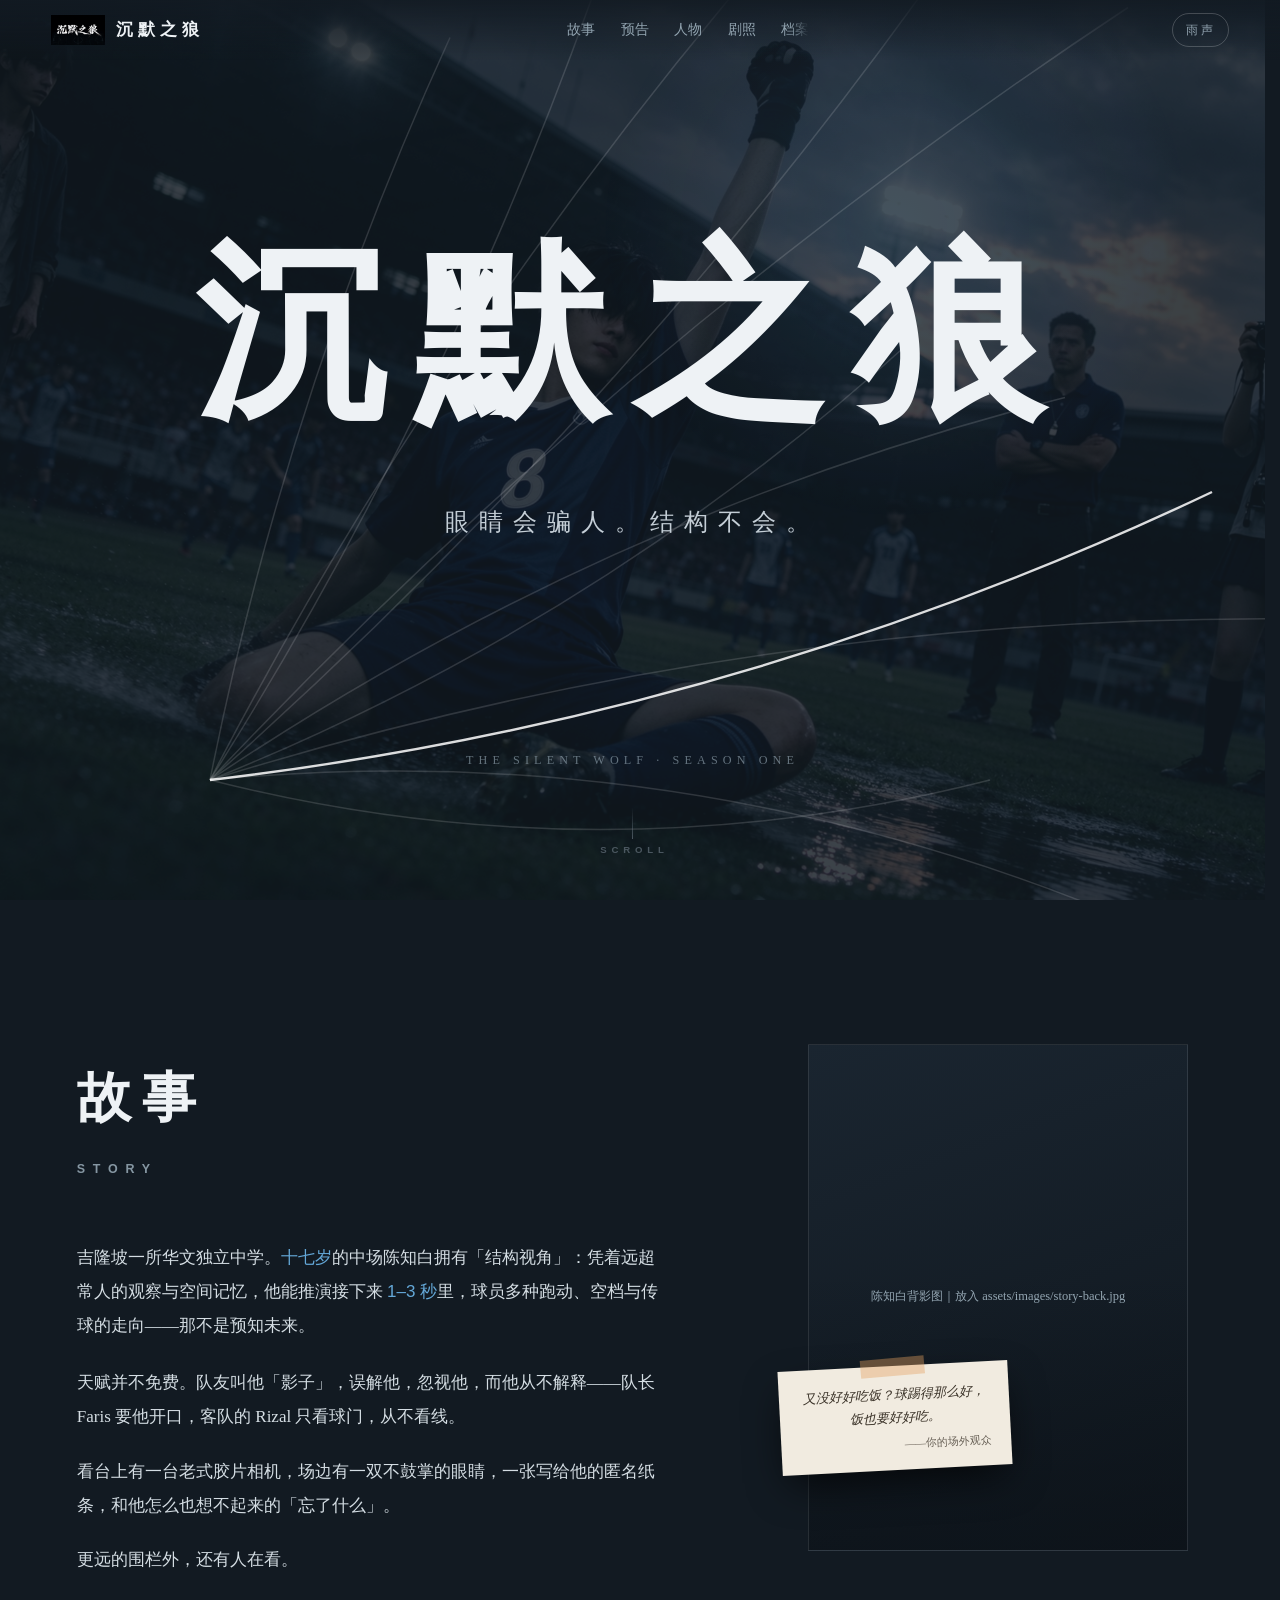
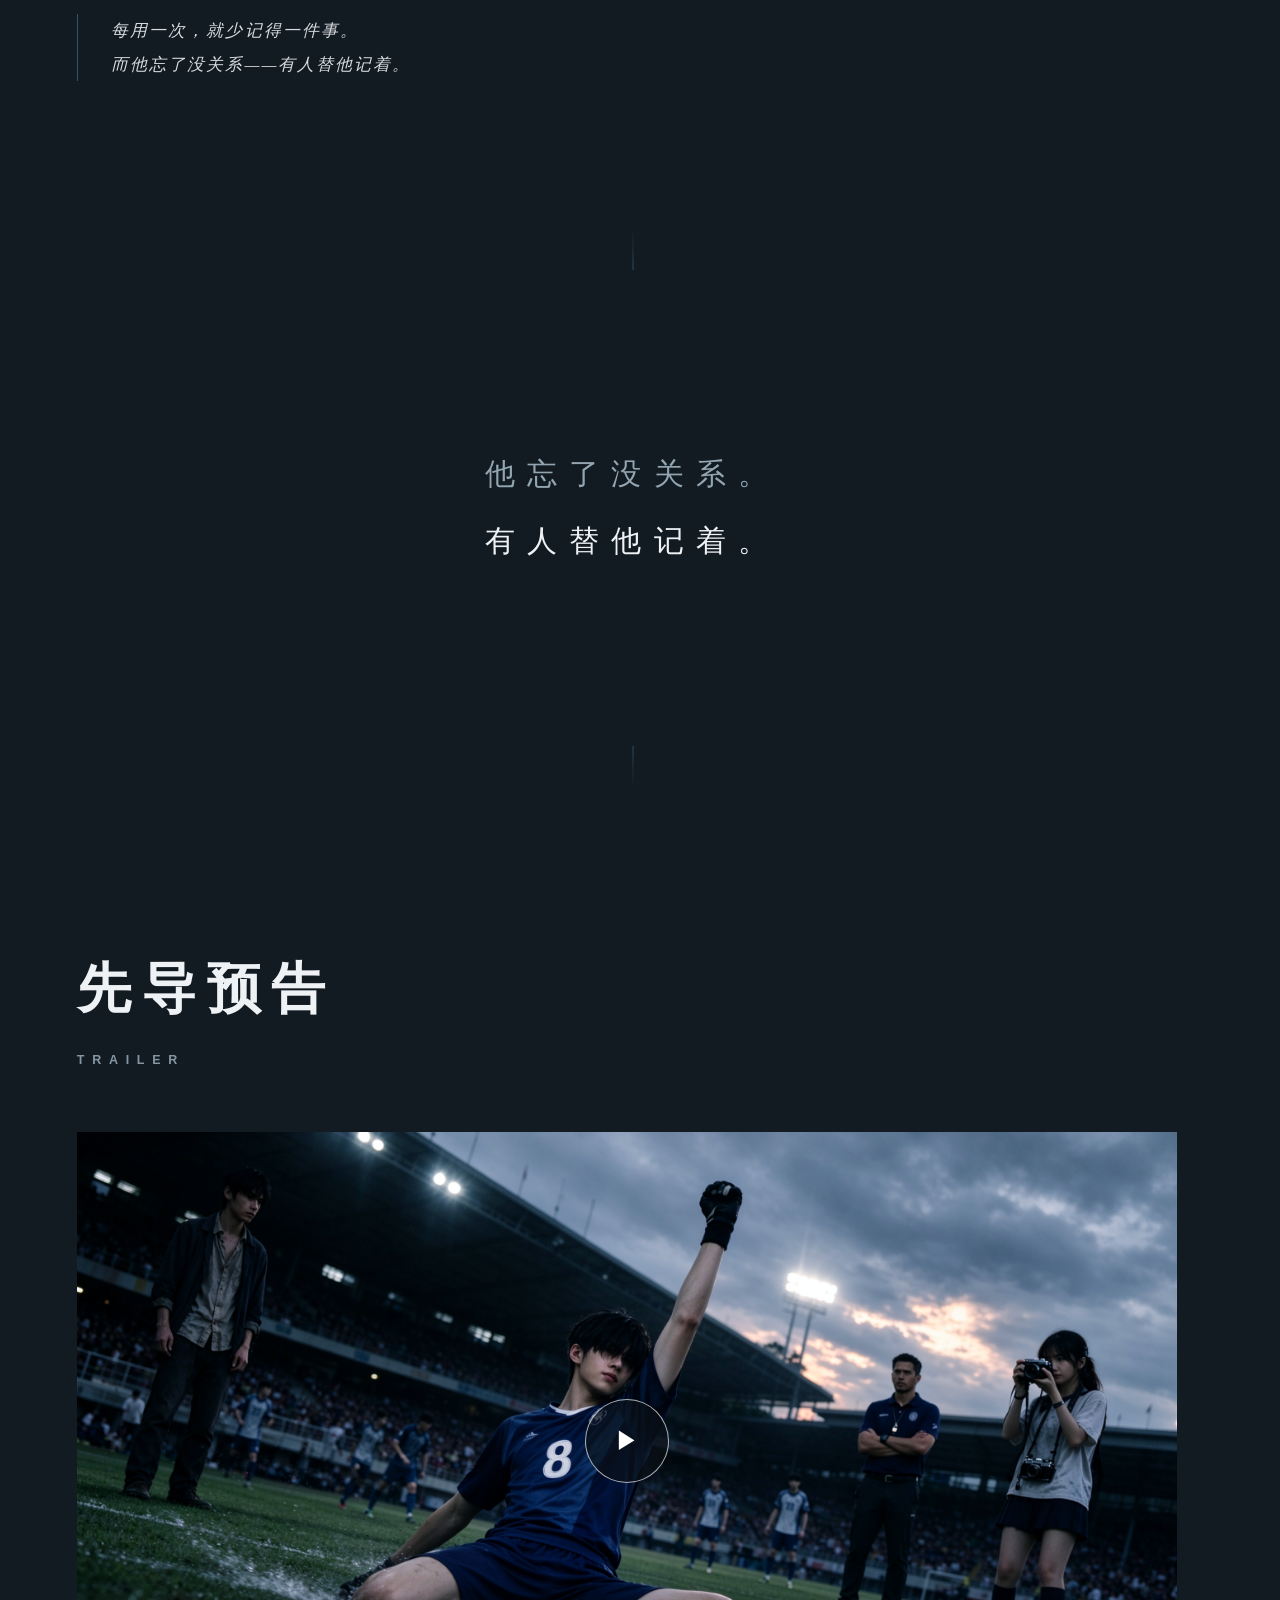
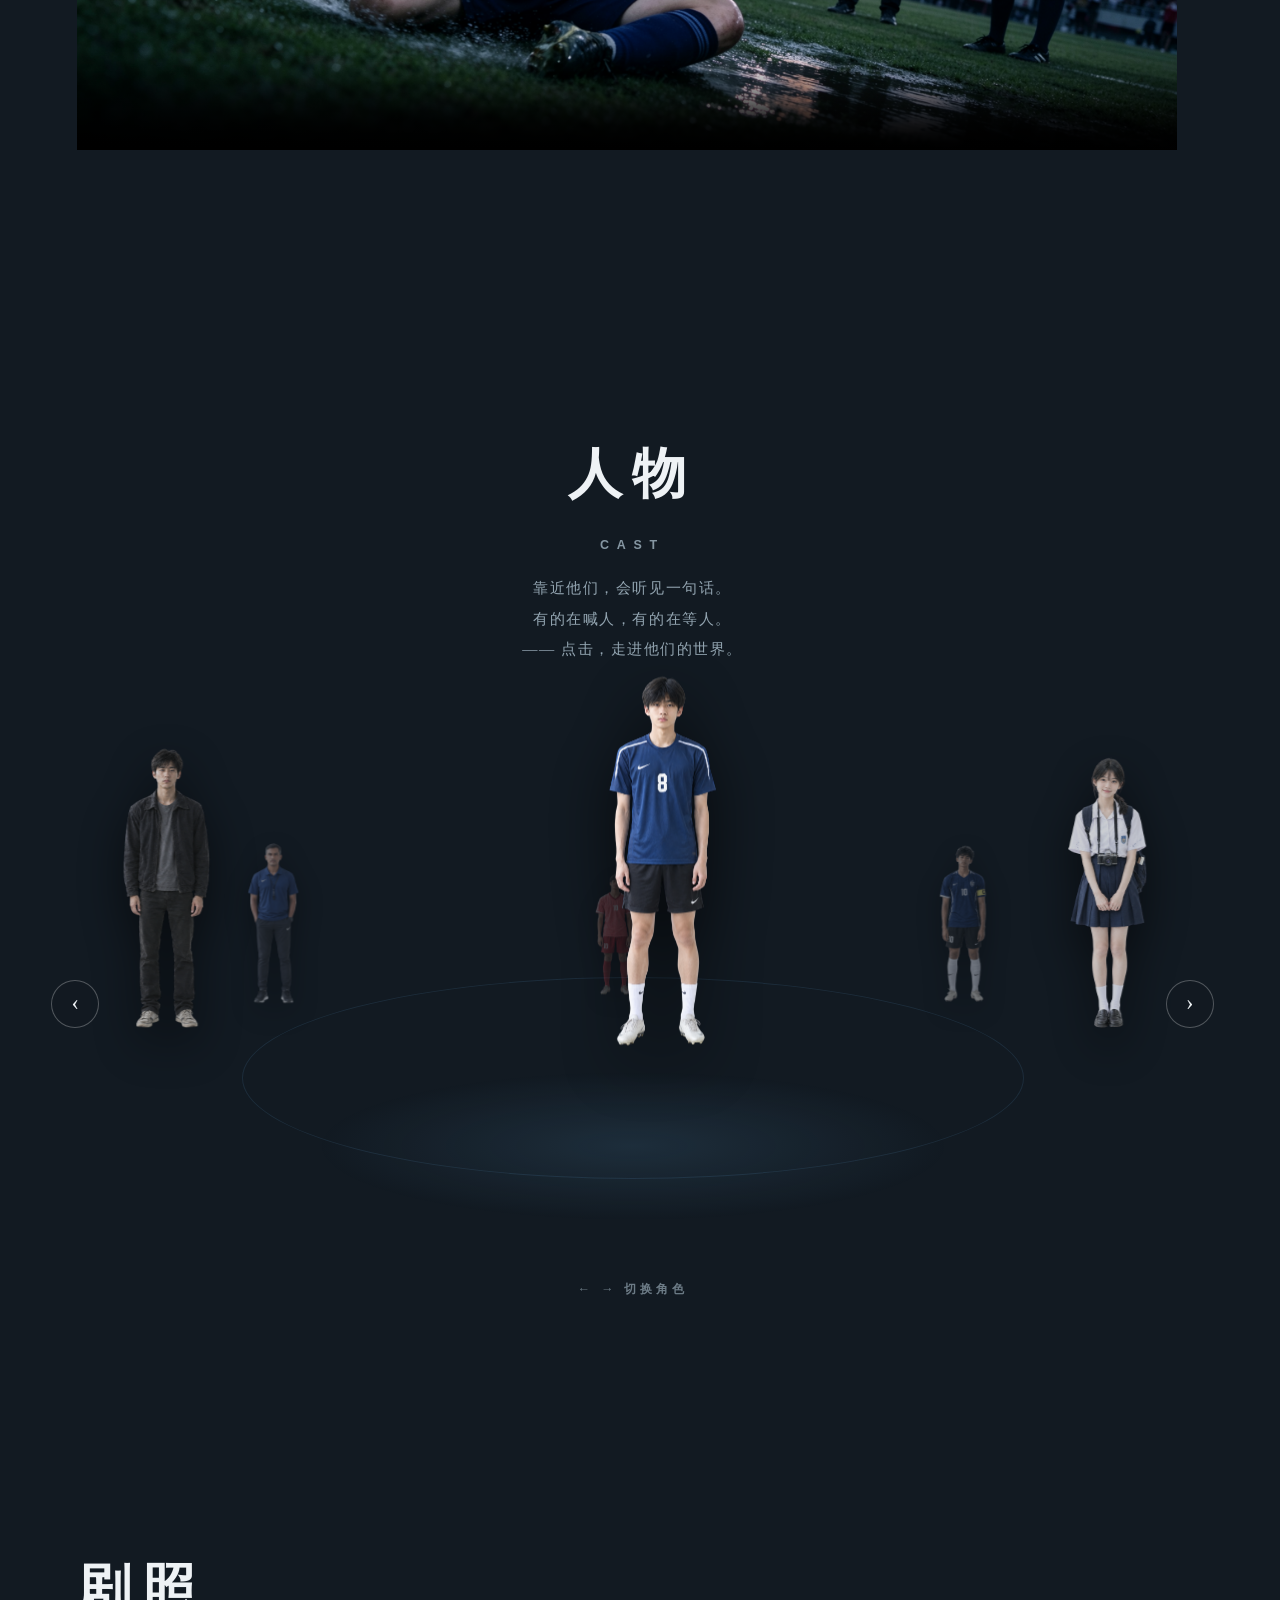
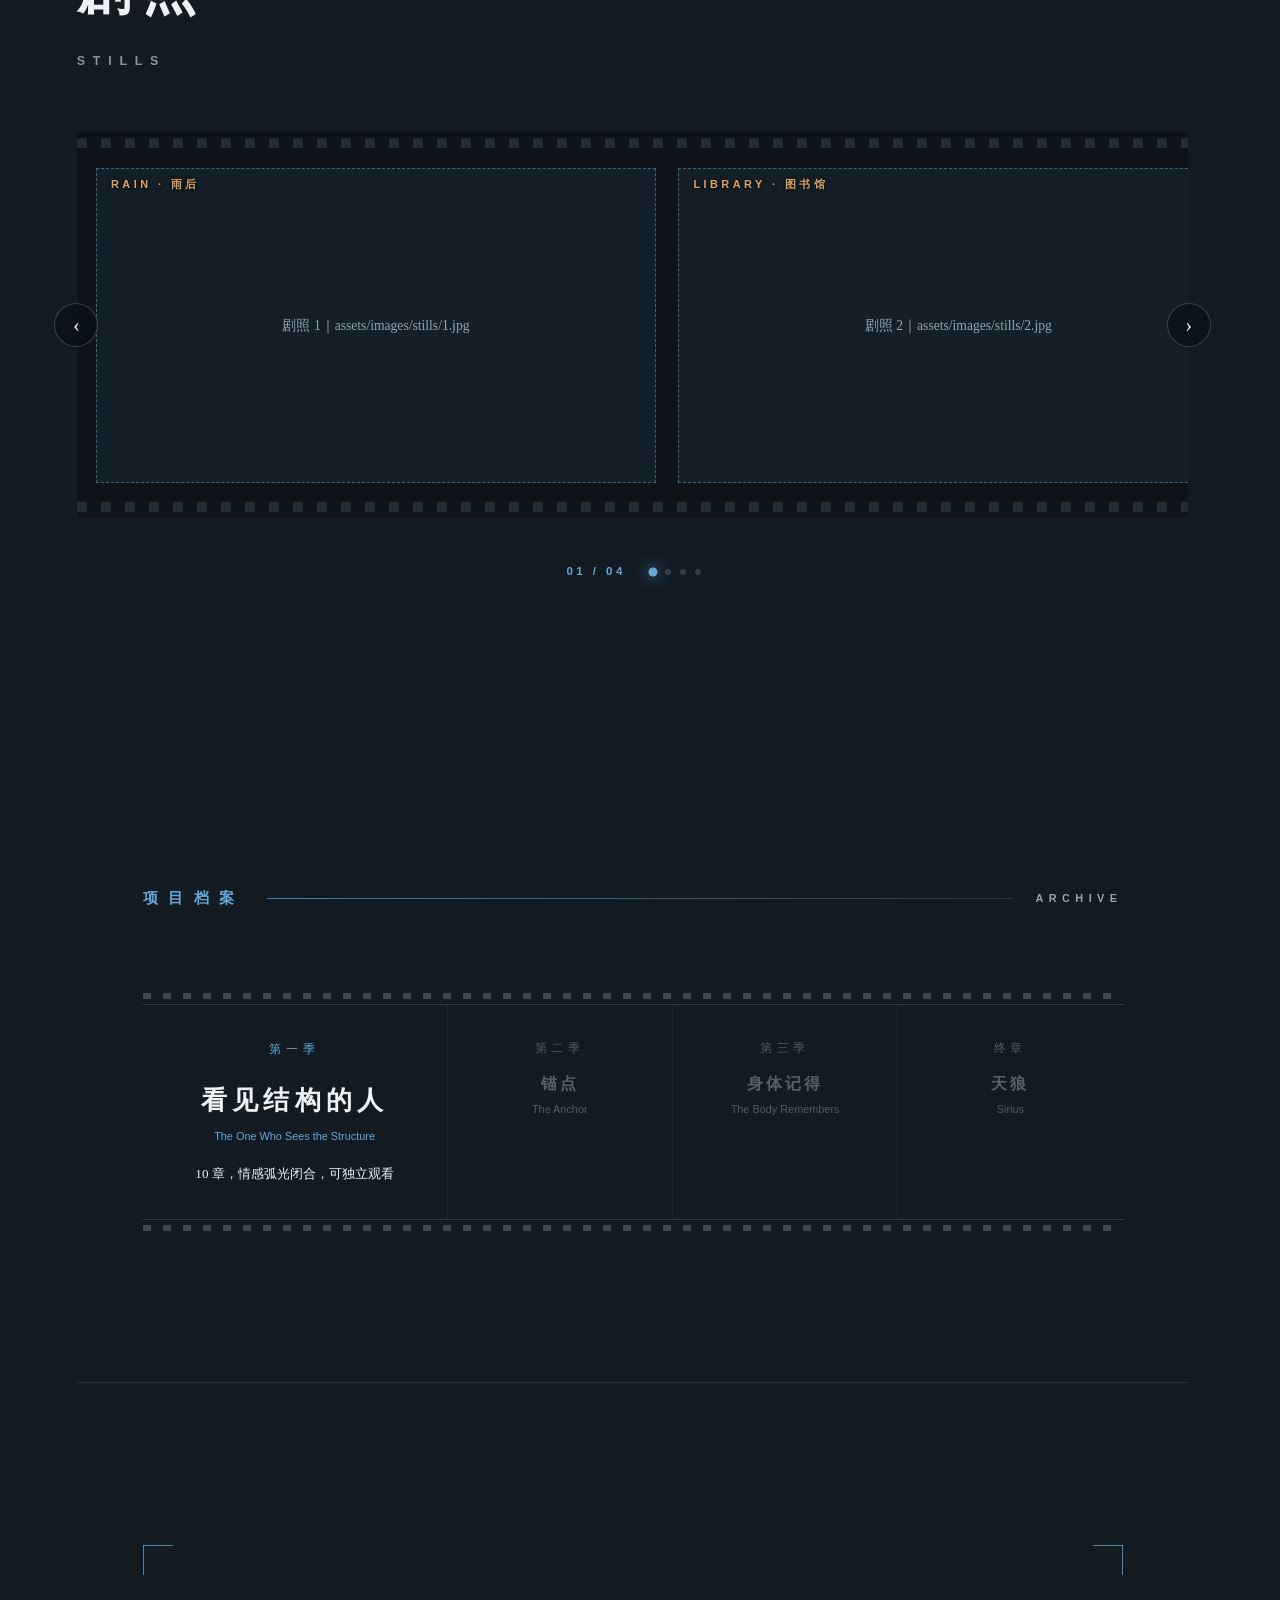
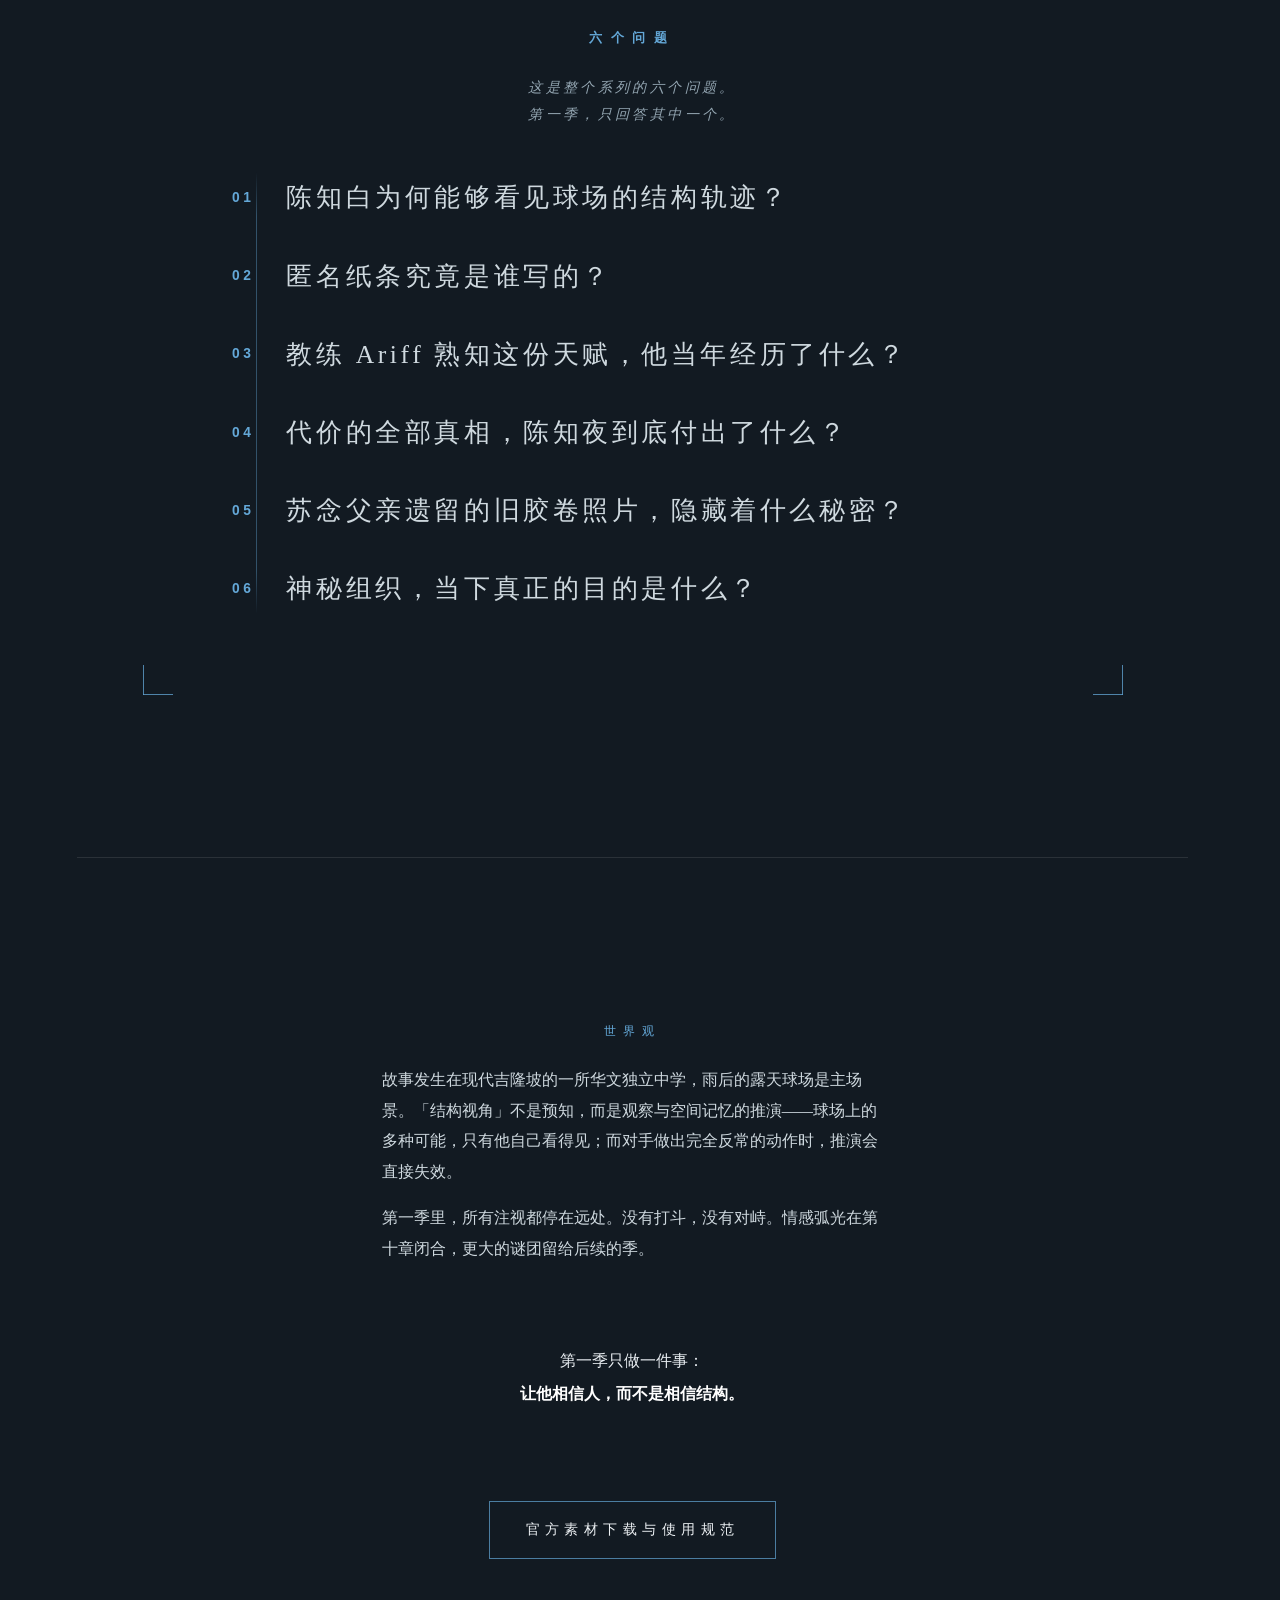
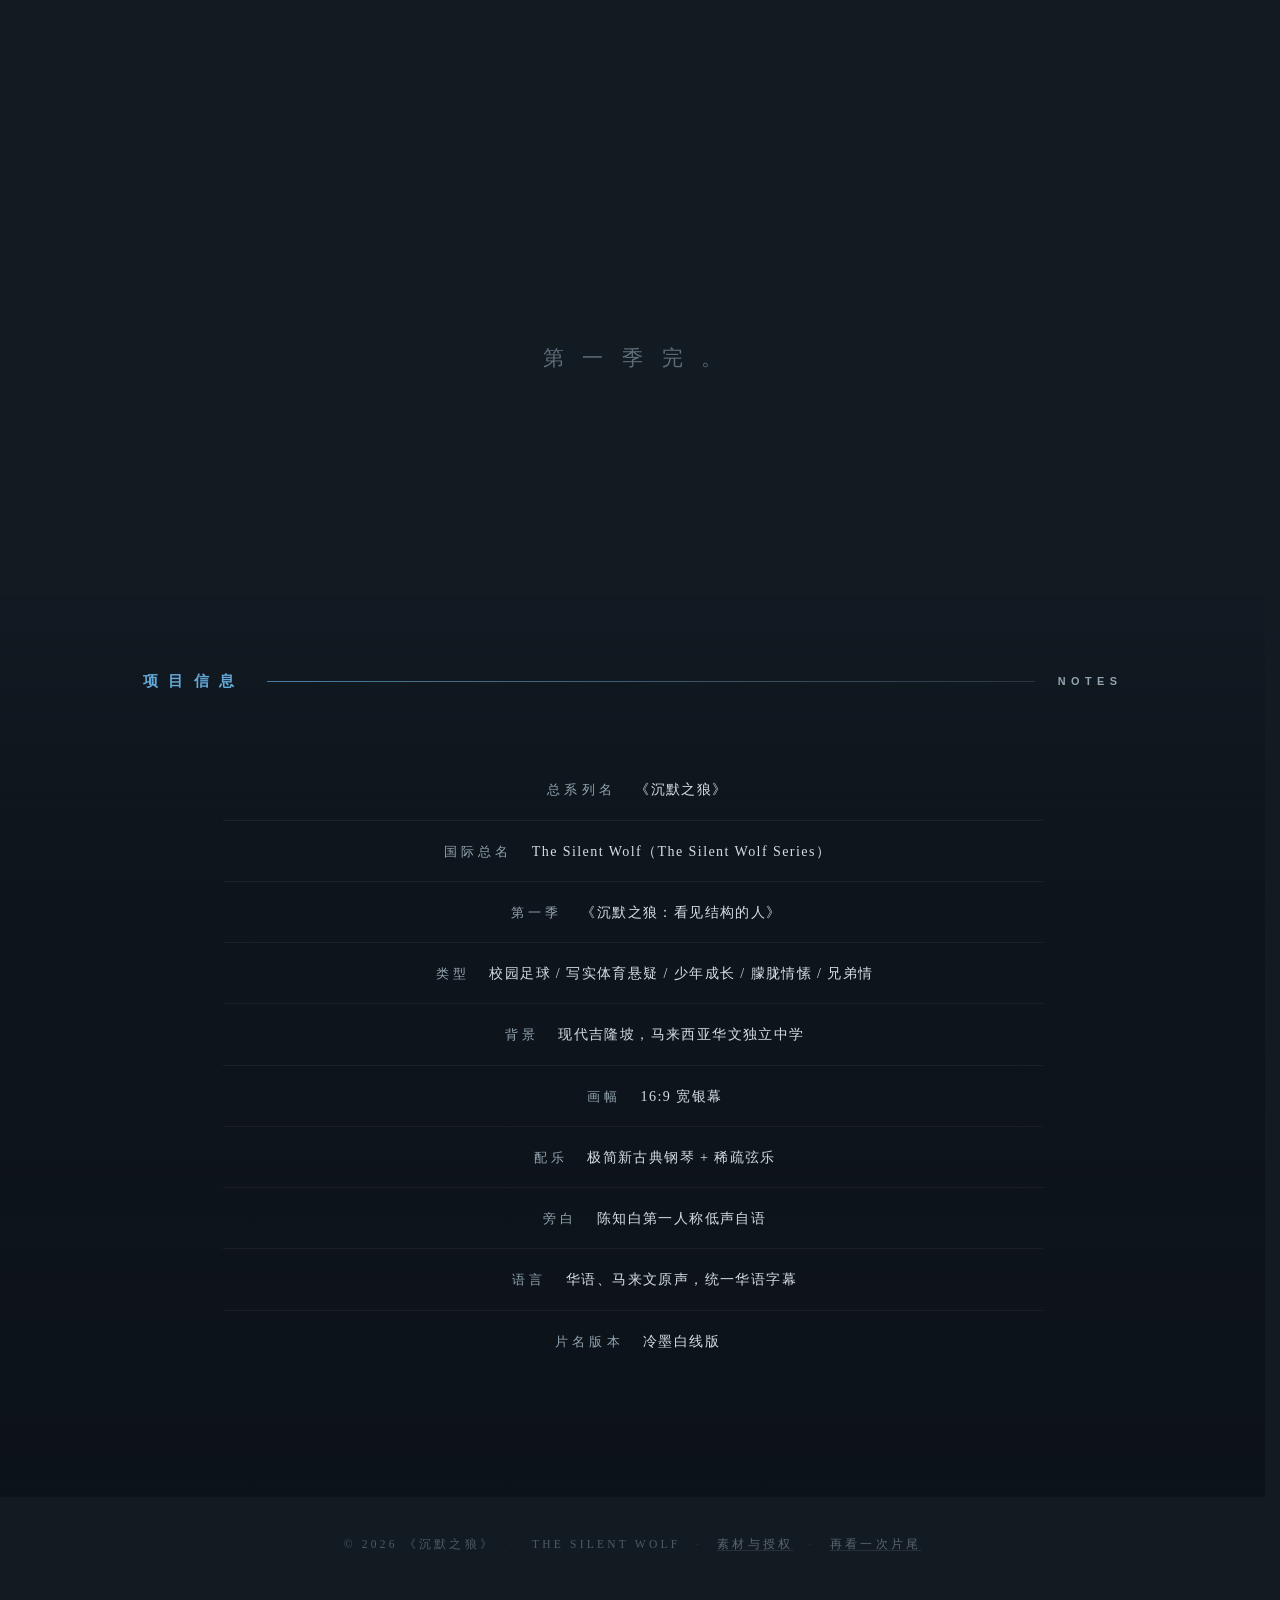
==== commit 4981f10f: "重命名首页为index.html，适配GitHub Pages" ====
--- a/index.html
+++ b/index.html
@@ -5,9 +5,7 @@
 <meta name="viewport" content="width=device-width,initial-scale=1">
 <title>沉默之狼 | The Silent Wolf</title>
 <meta name="theme-color" content="#121a22">
-<!-- 浏览器标签小图标 favicon -->
 <link rel="icon" type="image/png" href="favicon.png">
-<!-- 社交分享 OG 卡片（上线后请把 og:image 改成完整网址，如 https://你的域名/preview.png，建议 1200×630） -->
 <meta property="og:site_name" content="沉默之狼 The Silent Wolf">
 <meta property="og:locale" content="zh_CN">
 <meta property="og:type" content="website">
@@ -15,51 +13,108 @@
 <meta property="og:description" content="沉默之狼（The Silent Wolf）｜以马来西亚华文独中校园足球为背景的写实体育悬疑。眼睛会骗人。结构不会。第一季《看见结构的人》。">
 <meta property="og:image" content="preview.png">
 <meta name="twitter:card" content="summary_large_image">
-<meta name="description" content="沉默之狼（The Silent Wolf）｜马来西亚华文独中校园足球写实体育悬疑。眼睛会骗人。结构不会。第一季《看见结构的人》">
+<meta name="description" content="沉默之狼（The Silent Wolf）｜马来西亚华文独中校园足球 / 写实体育悬疑。眼睛会骗人。结构不会。第一季《看见结构的人》">
 <style>
 @property --t{syntax:'<color>';inherits:true;initial-value:#64a8d8}
-:root{--bg:#121a22;--tx:#eef2f5;--mu:#93a5b1;--nav:60px}
+:root{--bg:#121a22;--tx:#eef2f5;--mu:#93a5b1;--nav:60px;--ambient:0}
 *{box-sizing:border-box;margin:0;padding:0}
 html{scroll-behavior:smooth;scroll-padding-top:var(--nav);scrollbar-gutter:stable}
 [data-t=base]{--c:#64a8d8}[data-t=bai]{--c:#64a8d8}[data-t=nian]{--c:#e3a15f}[data-t=ariff]{--c:#a9b36a}[data-t=ye]{--c:#a79bc4}[data-t=faris]{--c:#6f86e0}[data-t=rizal]{--c:#e0707a}
-body{--t:#64a8d8;background:var(--bg);color:var(--tx);font:17px/2 "Noto Serif SC","Source Han Serif SC","Songti SC",STSong,SimSun,serif;transition:--t 1.2s;overflow-x:hidden}
+body{--t:#64a8d8;background:color-mix(in srgb,#1b1610 calc(var(--ambient) * 28%),var(--bg));color:var(--tx);font:17px/2 "Noto Serif SC","Source Han Serif SC","Songti SC",STSong,SimSun,serif;transition:--t 1.2s,background 1.2s;overflow-x:hidden}
 body[data-t]{--t:var(--c)}
-.wash{position:fixed;inset:0;z-index:-1;pointer-events:none;background:radial-gradient(circle 420px at var(--gx,70%) var(--gy,25%),color-mix(in srgb,var(--t) 16%,transparent),transparent 70%),radial-gradient(50% 40% at 8% 92%,color-mix(in srgb,var(--t) 10%,transparent),transparent 70%)}
+body.locked{overflow:hidden}
+.wash{position:fixed;inset:0;z-index:-1;pointer-events:none;background:radial-gradient(circle 420px at var(--gx,70%) var(--gy,25%),color-mix(in srgb,var(--t) 14%,transparent),transparent 70%)}
 button{font:inherit}
 a:focus-visible,button:focus-visible,video:focus-visible{outline:2px solid var(--t);outline-offset:3px}
 #bar{position:fixed;top:0;left:0;height:2px;width:100%;background:var(--t);transform-origin:0 50%;transform:scaleX(0);z-index:60}
-header{position:fixed;inset:0 0 auto 0;height:var(--nav);z-index:50;display:flex;align-items:center;justify-content:space-between;gap:1rem;padding:0 4vw;background:linear-gradient(#121a22e6,#121a2200)}
+header{position:fixed;inset:0 0 auto 0;height:var(--nav);z-index:50;display:flex;align-items:center;justify-content:space-between;gap:1rem;padding:0 4vw;background:linear-gradient(#121a22e6,#121a2200);transition:transform .5s cubic-bezier(.3,.6,.2,1),opacity .4s}
+body.nav-hide header{transform:translateY(-100%);opacity:0}
 .brand{display:flex;align-items:center;gap:.7rem;color:var(--tx);text-decoration:none;letter-spacing:.3em;font-weight:700;white-space:nowrap}
 .brand img{height:30px;width:auto}
-nav{display:flex;gap:1.6rem;overflow-x:auto;scrollbar-width:none}
+nav{display:flex;gap:1.6rem;overflow-x:auto;scrollbar-width:none;-webkit-mask:linear-gradient(90deg,#000 92%,transparent)}
 nav a{color:var(--mu);text-decoration:none;font-size:.9rem;white-space:nowrap;border-bottom:1px solid transparent;transition:color .3s}
 nav a.on{color:var(--tx);border-color:var(--t)}
-.hero{min-height:100vh;min-height:100svh;position:relative;display:flex;flex-direction:column;justify-content:flex-end;padding:0 6vw 11vh;overflow:hidden}
-.hero::before{content:"";position:absolute;inset:-4%;background:url(assets/images/poster.png) center/cover;opacity:.2;-webkit-mask:linear-gradient(#000 30%,transparent);mask:linear-gradient(#000 30%,transparent);transform:translate(calc(var(--px,0)*-22px),calc(var(--py,0)*-12px));transition:transform .6s ease-out}
-.hero svg{position:absolute;inset:0;width:100%;height:100%;transition:transform .6s ease-out;transform:translate(calc(var(--px,0)*12px),calc(var(--py,0)*7px))}
-.br{fill:none;stroke:#fff;stroke-opacity:.16;stroke-width:1;stroke-dasharray:1400;stroke-dashoffset:1400;animation:draw 2.4s cubic-bezier(.3,.6,.2,1) var(--d,0s) forwards,fade 2.2s calc(var(--d,0s) + 3.4s) forwards}
-.br.hi{stroke-opacity:.9;stroke-width:1.6;animation:draw 1.6s cubic-bezier(.3,.6,.2,1) 2.2s forwards}
+.snd{background:none;border:1px solid #ffffff33;color:var(--mu);border-radius:20px;padding:.2rem .8rem;font-size:.78rem;letter-spacing:.2em;cursor:pointer;transition:.3s}
+.snd[aria-pressed=true]{color:var(--tx);border-color:var(--t)}
+/* Hero */
+.hero{min-height:100vh;min-height:100svh;position:relative;display:flex;flex-direction:column;justify-content:space-between;align-items:center;text-align:center;padding:0 6vw;overflow:hidden}
+.hero::before{content:"";position:absolute;inset:-4%;background:url(assets/images/poster.png) center/cover;opacity:.18;transform:translate(calc(var(--px,0)*-22px),calc(var(--py,0)*-12px));transition:transform .6s ease-out}
+.hero svg{position:absolute;inset:0;width:100%;height:100%}
+.br{fill:none;stroke:#fff;stroke-opacity:.14;stroke-width:1;stroke-dasharray:1400;stroke-dashoffset:1400;animation:draw 2s cubic-bezier(.3,.6,.2,1) var(--d,0s) forwards}
+.br.hi{stroke-opacity:.85;stroke-width:1.6;animation:draw 1.4s cubic-bezier(.3,.6,.2,1) 3.4s forwards}
 @keyframes draw{to{stroke-dashoffset:0}}
-@keyframes fade{to{stroke-opacity:.05}}
-.hero h1{position:relative;font-size:clamp(4.5rem,17vw,12rem);line-height:1.05;letter-spacing:.14em;font-weight:900}
-.hero .slogan{position:relative;font-size:clamp(1.3rem,3vw,2.2rem);letter-spacing:.2em;margin-top:.4em}
-.hero .sub{position:relative;color:var(--mu);font-size:.95rem;letter-spacing:.12em}
+.hero-top{margin-top:26vh;position:relative;z-index:1}
+.hero-bottom{position:relative;z-index:1;padding-bottom:5vh;transition:opacity .8s}
+body.scrolled-past-hero .hero-bottom{opacity:.15}
+.hero h1{font-size:clamp(4.5rem,17vw,12rem);line-height:1.05;letter-spacing:.14em;font-weight:900;white-space:nowrap}
+.hero h1 .ch{display:inline-block;opacity:0;filter:blur(14px);transform:translateY(34px);animation:chIn .8s cubic-bezier(.2,.8,.3,1) forwards}
+.hero h1 .ch:nth-child(1){animation-delay:3.9s}
+.hero h1 .ch:nth-child(2){animation-delay:4.3s}
+.hero h1 .ch:nth-child(3){animation-delay:4.7s}
+.hero h1 .ch:nth-child(4){animation-delay:5.1s}
+html.nointro .hero h1 .ch:nth-child(1){animation-delay:.15s}
+html.nointro .hero h1 .ch:nth-child(2){animation-delay:.57s}
+html.nointro .hero h1 .ch:nth-child(3){animation-delay:.99s}
+html.nointro .hero h1 .ch:nth-child(4){animation-delay:1.41s}
+@keyframes chIn{to{opacity:1;filter:blur(0);transform:translateY(0)}}
+.hero .slogan{font-size:clamp(1.05rem,2.2vw,1.5rem);letter-spacing:.42em;margin-top:2.6em;color:#c4ced6;font-weight:300;opacity:0;animation:heroSlogan 1.6s 5.6s ease-out forwards}
+@keyframes heroSlogan{from{opacity:0;letter-spacing:.8em;filter:blur(6px)}to{opacity:1;letter-spacing:.42em;filter:blur(0)}}
+html.nointro .hero .slogan{animation-delay:1.6s}
+.hero .hero-sub{color:var(--mu);font-size:.76rem;letter-spacing:.42em;opacity:0;animation:heroSub 1.4s 6.4s ease-out forwards}
+@keyframes heroSub{to{opacity:.65}}
+html.nointro .hero .hero-sub{animation-delay:2.2s}
+.scroll-hint{margin-top:2.2rem;display:inline-flex;flex-direction:column;align-items:center;gap:.4rem;opacity:0;animation:heroSub 1.4s 7s ease-out forwards;color:#6b7883}
+html.nointro .scroll-hint{animation-delay:2.6s}
+.scroll-hint i{display:block;width:1px;height:32px;background:linear-gradient(180deg,transparent,#6b7883);animation:shLine 2.4s ease-in-out infinite}
+.scroll-hint small{font:600 .6rem/1 "JetBrains Mono","SF Mono",Consolas,Menlo,Arial,sans-serif;letter-spacing:.5em;padding-left:.5em}
+@keyframes shLine{0%,100%{opacity:.3}50%{opacity:1;transform:translateY(4px)}}
+/* Sections */
 .sec{padding:16vh 6vw}
 .w{max-width:46em}
 h2.t{font-size:clamp(2rem,5vw,3.4rem);letter-spacing:.2em;font-weight:900;margin-bottom:1.2em}
-.story p{color:#d4dde3;text-align:justify}
-.facts{display:grid;grid-template-columns:repeat(auto-fit,minmax(200px,1fr));gap:2rem;margin-top:5rem;max-width:60em}
-.facts div{border-top:1px solid var(--t);padding-top:1rem;transition:border-color 1.2s}
-.facts b{display:block;font-size:2.6rem;line-height:1.2;font-weight:900}
-.facts span{color:var(--mu);font-size:.9rem}
-.vid{aspect-ratio:16/9;max-width:1100px;background:#000;border:1px solid #ffffff22}
-.vid video{width:100%;height:100%;display:block}
-/* 人物 3D 环 */
+h2.t::after{content:attr(data-en);display:block;margin-top:.8em;font:600 .78rem/1 "JetBrains Mono","SF Mono",Consolas,Menlo,Arial,sans-serif;letter-spacing:.62em;color:var(--mu);opacity:.9}
+.story-grid{display:grid;grid-template-columns:minmax(0,1.15fr) minmax(0,0.85fr);gap:6vw;align-items:start;max-width:1200px;margin:0 auto}
+.story p{color:#d4dde3;text-align:left}
+.story p .stat{color:var(--t);font-family:"JetBrains Mono","SF Mono",Consolas,Menlo,Arial,sans-serif;font-weight:500}
+.story p.mark{color:#eef2f5;font-size:1.05rem;letter-spacing:.12em;margin-top:2.2em;line-height:2;padding-left:2em;border-left:1px solid color-mix(in srgb,var(--t) 45%,transparent);font-style:italic;opacity:.9}
+.story-visual{position:relative;justify-self:end;width:100%;max-width:380px;aspect-ratio:3/4;opacity:0;transform:translateX(60px);transition:opacity 1.2s .3s,transform 1.2s .3s cubic-bezier(.2,.7,.3,1)}
+.story-visual.in{opacity:1;transform:none}
+.sv-img{position:absolute;inset:0;overflow:hidden;background:linear-gradient(160deg,#1a2530,#0f161d);border:1px solid #ffffff1a}
+.sv-img img{width:100%;height:100%;object-fit:cover;display:block;filter:grayscale(.3) brightness(.85)}
+.sv-img.e::after{content:attr(data-p);position:absolute;inset:0;display:grid;place-items:center;font-size:.78rem;color:var(--mu);text-align:center;padding:1.4rem;line-height:1.9}
+.sv-img::after{content:"";position:absolute;inset:0;background:linear-gradient(180deg,transparent 45%,#0b111788 100%);pointer-events:none}
+.sv-note{position:absolute;left:-28px;bottom:16%;max-width:min(230px,78%);padding:1.1rem 1.2rem 1rem;background:#f1ebe0;color:#3a3228;font-size:.82rem;line-height:1.75;font-style:italic;box-shadow:0 16px 40px -8px #000b;z-index:2;opacity:0;transform:rotate(-8deg) translateY(30px);transition:opacity 1.1s 1.2s,transform 1.4s 1.2s cubic-bezier(.2,.7,.3,1)}
+.story-visual.in .sv-note{opacity:1;transform:rotate(-3deg) translateY(0)}
+.sv-note::before{content:"";position:absolute;top:-8px;left:50%;width:64px;height:18px;margin-left:-32px;background:#e3a15f66;transform:rotate(-2deg)}
+.sv-note small{display:block;margin-top:.5em;text-align:right;font-size:.82em;opacity:.75;font-style:normal}
+@media(max-width:820px){.story-grid{grid-template-columns:1fr;gap:4rem}.story-visual{justify-self:center;max-width:300px}.sv-note{left:-10px;bottom:10%}}
+.breath{padding:24vh 6vw;text-align:center;position:relative}
+.breath::before,.breath::after{content:"";position:absolute;left:50%;width:1px;height:5vh;background:linear-gradient(180deg,transparent,color-mix(in srgb,var(--t) 35%,transparent));transform:translateX(-50%)}
+.breath::before{top:0}
+.breath::after{bottom:0;background:linear-gradient(0deg,transparent,color-mix(in srgb,var(--t) 35%,transparent))}
+.breath p{font-size:clamp(1.2rem,2.8vw,1.9rem);letter-spacing:.4em;color:var(--mu);font-weight:300;line-height:2.2}
+.breath p b{color:var(--tx);font-weight:400}
+/* Video */
+.vid{aspect-ratio:16/9;max-width:1100px;background:#000;border:1px solid #ffffff22;position:relative;overflow:hidden}
+.vid video{width:100%;height:100%;display:block;transition:opacity .8s}
+.vid.fadeout video{opacity:0}
+.vid::before{content:"";position:absolute;inset:0;background:url(assets/images/poster.png) center/cover;opacity:0;transition:opacity .8s;pointer-events:none;z-index:1}
+.vid.fadeout::before{opacity:1}
+.pl2{position:absolute;left:50%;top:50%;width:84px;height:84px;margin:-42px 0 0 -42px;border-radius:50%;border:1px solid #ffffffaa;background:#0b1117aa;color:#fff;font-size:1.5rem;cursor:pointer;transition:.4s;z-index:2}
+.pl2:hover{background:color-mix(in srgb,var(--t) 40%,#0b1117)}
+.vid.playing .pl2{opacity:0;pointer-events:none}
+/* 3D Ring */
 .stage{padding:14vh 0 10vh;text-align:center;position:relative;overflow:hidden}
 .stage h2.t{margin-bottom:.4em}
-.tip{color:var(--mu);font-size:.95rem;letter-spacing:.1em}
+.tip{color:var(--mu);font-size:.95rem;letter-spacing:.1em;line-height:2}
+.ring-hint{color:var(--mu);font-size:.78rem;letter-spacing:.3em;margin-top:2.4rem;opacity:.7;font-weight:600;font-family:"JetBrains Mono","SF Mono",Consolas,Menlo,Arial,sans-serif}
+.hold-hint{position:absolute;left:50%;bottom:-3rem;transform:translateX(-50%);color:var(--mu);font-size:.74rem;letter-spacing:.4em;opacity:0;transition:opacity .6s;pointer-events:none;font-family:"JetBrains Mono","SF Mono",Consolas,Menlo,Arial,sans-serif}
+.hold-hint.on{opacity:.75;animation:holdPulse 1.6s ease-in-out infinite}
+@keyframes holdPulse{50%{opacity:.35}}
 .rw{position:relative;margin:6.5rem auto 0;max-width:100vw}
 .ring{position:relative;height:470px;perspective:1500px;max-width:100vw}
+.ring::before{content:"";position:absolute;left:50%;bottom:8px;transform:translateX(-50%);width:min(72vw,720px);height:170px;border-radius:50%;background:radial-gradient(ellipse at center,color-mix(in srgb,#64a8d8 20%,transparent),transparent 62%);opacity:.7;pointer-events:none}
+.ring::after{content:"";position:absolute;left:50%;bottom:60px;transform:translateX(-50%);width:min(78vw,780px);height:200px;border-radius:50%;border:1px solid color-mix(in srgb,#64a8d8 22%,transparent);pointer-events:none;opacity:.6}
 .c3{--w:clamp(150px,16vw,230px);position:absolute;left:50%;top:0;width:var(--w);margin-left:calc(var(--w)/-2);transition:filter .4s}
 .ring.hov .c3:not(.hv){filter:brightness(.5) blur(1.5px)}
 .in{display:block;width:100%;background:none;border:0;color:inherit;cursor:pointer;text-align:center;transform:perspective(700px) translateY(var(--y,0px)) rotateX(var(--rx,0deg)) rotateY(var(--ry,0deg)) scale(var(--s,1));transition:transform .35s}
@@ -68,20 +123,40 @@
 .c3:nth-child(even) .mw{animation-delay:-2.5s}
 .c3.hv .mw{animation-play-state:paused}
 @keyframes bob{50%{transform:translateY(-8px)}}
-.mw::after{content:"";position:absolute;left:8%;right:8%;bottom:-3%;height:12%;border-radius:50%;background:radial-gradient(closest-side,color-mix(in srgb,var(--c) 55%,transparent),transparent);opacity:.5;transition:opacity .4s}
-.c3.hv .mw::after{opacity:1}
-.mdl{position:relative;z-index:1;width:100%;height:100%;object-fit:contain;object-position:center bottom;display:block;filter:drop-shadow(0 16px 22px #000a);transition:filter .4s}
+.mdl{position:relative;z-index:1;width:100%;height:100%;object-fit:contain;object-position:center bottom;display:block;filter:drop-shadow(0 16px 22px #000a)}
 .c3.hv .mdl{filter:drop-shadow(0 0 22px color-mix(in srgb,var(--c) 70%,transparent)) drop-shadow(0 16px 22px #000a)}
-.cn{display:block;margin-top:1.1rem;letter-spacing:.2em;font-weight:700;opacity:0;transition:opacity .3s}
-.c3.hv .cn,.c3.noimg .cn{opacity:1}
+.cn{display:block;margin-top:1.1rem;letter-spacing:.2em;font-weight:700;opacity:0;transition:opacity .3s;white-space:nowrap;font-size:clamp(.88rem,1.3vw,1rem);line-height:1.2}
+.cn-alias{display:block;margin-top:.35rem;font:600 .62rem/1 "JetBrains Mono","SF Mono",Consolas,Menlo,Arial,sans-serif;letter-spacing:.24em;color:var(--mu);opacity:0;transition:opacity .4s,color .6s;white-space:nowrap}
+.c3.hv .cn,.c3.noimg .cn,.c3.hv .cn-alias,.c3.noimg .cn-alias{opacity:1}
+.cn-alias.up{color:#e3a15f;text-shadow:0 0 12px #e3a15f66}
 .c3.noimg .mw{background:linear-gradient(160deg,color-mix(in srgb,var(--c) 30%,#121a22),#121a22 80%)}
 .c3.noimg .mw::before{content:attr(data-g);position:absolute;inset:0;display:grid;place-items:center;font-size:7rem;font-weight:900;color:var(--c);opacity:.4}
 .bub{position:absolute;left:50%;bottom:100%;transform:translate(-50%,6px);margin-bottom:38px;background:#eef2f5;color:#1a232b;padding:.5rem .9rem;border-radius:12px;font-size:.9rem;line-height:1.5;white-space:normal;width:max-content;max-width:min(20em,72vw);text-align:center;opacity:0;transition:.25s;pointer-events:none}
 .bub::after{content:"";position:absolute;left:50%;top:100%;margin-left:-6px;border:6px solid transparent;border-top-color:#eef2f5}
 .c3.hv .bub{opacity:1;transform:translate(-50%,0)}
-.arr{position:absolute;top:50%;margin-top:-24px;width:48px;height:48px;border-radius:50%;border:1px solid #ffffff44;background:#121a22aa;color:var(--tx);font-size:1.4rem;cursor:pointer;z-index:999}
+.arr{position:absolute;top:50%;margin-top:-24px;width:48px;height:48px;border-radius:50%;border:1px solid #ffffff44;background:#121a22aa;color:var(--tx);font-size:1.4rem;cursor:pointer;z-index:999;transition:opacity .4s,visibility .4s}
 .arr.l{left:4vw}.arr.r{right:4vw}
-/* 画框 */
+body.prof-open .arr{opacity:0;visibility:hidden;pointer-events:none}
+/* 档案 */
+#wel{position:fixed;inset:0;z-index:110;display:grid;place-items:center;padding:6vw;text-align:center;cursor:pointer;background:radial-gradient(circle at 50% 50%,color-mix(in srgb,var(--c) 25%,#0b1117),#0b1117 75%);opacity:0;visibility:hidden;transition:opacity .6s,visibility .6s}
+#wel.on{opacity:1;visibility:visible}
+#wt{line-height:1.8;min-height:3em}
+#wm{display:block;font-size:clamp(1.4rem,3.6vw,2.4rem);letter-spacing:.1em;font-style:italic}
+#wel.zh #wm{font-style:normal;letter-spacing:.14em}
+#wm::after{content:"";display:inline-block;width:2px;height:1em;background:var(--c);margin-left:6px;vertical-align:middle;animation:bl 1s steps(1) infinite}
+#wz{display:block;margin-top:1rem;font-size:clamp(1rem,2vw,1.3rem);letter-spacing:.2em;color:var(--mu);opacity:0;transition:opacity .6s}
+#wel.sub #wz{opacity:1}
+@keyframes bl{50%{opacity:0}}
+#prof{position:fixed;inset:0;z-index:100;overflow:auto;background:color-mix(in srgb,var(--c) 14%,#0b1117);opacity:0;visibility:hidden;transition:opacity .7s,visibility .7s}
+#prof.on{opacity:1;visibility:visible}
+#prof::after{content:"";position:fixed;inset:0;pointer-events:none;opacity:0;transition:opacity .9s;background:radial-gradient(circle at 50% 60%,color-mix(in srgb,var(--c) 38%,transparent),transparent 65%)}
+#prof.hl::after{opacity:1}
+#cls{position:fixed;top:14px;right:4vw;z-index:5;width:44px;height:44px;border-radius:50%;border:1px solid #ffffff44;background:#0b1117aa;color:var(--tx);font-size:1.5rem;cursor:pointer}
+.pw{position:relative;z-index:1;min-height:100vh;min-height:100svh;display:grid;grid-template-columns:minmax(0,5fr) minmax(0,6fr);gap:6vw;align-items:start;padding:12vh 6vw 6vh;max-width:1200px;margin:auto}
+.pw .fig{max-width:400px}
+.pw h2{font-size:clamp(2rem,6vw,5rem);line-height:1.1;letter-spacing:.06em;font-weight:900;white-space:normal;word-break:keep-all}
+.pw h2.long-name{font-size:clamp(1.6rem,5vw,4rem)}
+.role{color:var(--c);letter-spacing:.2em;font-size:.95rem;margin:.4em 0 1.6em}
 .fig{position:relative;aspect-ratio:3/4;width:100%;max-width:430px;max-height:78vh;justify-self:center;margin:0 auto}
 .ph{position:absolute;inset:0;overflow:hidden;display:block;background:linear-gradient(160deg,color-mix(in srgb,var(--c) 30%,#121a22),#121a22 80%);transition:filter .6s}
 .ph img{width:100%;height:100%;object-fit:contain;object-position:center bottom;display:block}
@@ -96,8 +171,7 @@
 .fig[data-s=band]{border-left:10px solid var(--c)}
 .fig[data-s=skew]{clip-path:polygon(0 0,100% 5%,100% 100%,0 95%)}
 .fig[data-s=skew] .ph{background-image:repeating-linear-gradient(115deg,color-mix(in srgb,var(--c) 18%,transparent) 0 2px,transparent 2px 26px),linear-gradient(160deg,color-mix(in srgb,var(--c) 30%,#121a22),#121a22 80%)}
-/* 金句卡 */
-.card{position:relative;max-width:25em;margin-top:2.2rem;padding:1.4rem 1.7rem;font-size:1.2rem;line-height:1.85;letter-spacing:.06em;transition:transform .8s,box-shadow .8s}
+.card{position:relative;max-width:25em;margin-top:2.2rem;padding:1.4rem 1.7rem;font-size:1.2rem;line-height:1.85;letter-spacing:.06em}
 .card cite{display:block;margin-top:.8em;font-size:.85rem;font-style:normal;text-align:right;letter-spacing:.1em;opacity:.8}
 .note{background:#f1ebe0;color:#3a3228;transform:rotate(1.2deg);box-shadow:0 12px 30px #0007;font-style:italic}
 .note::before{content:"";position:absolute;top:-12px;left:50%;width:84px;height:24px;margin-left:-42px;background:#e3a15f66;transform:rotate(-3deg)}
@@ -108,28 +182,40 @@
 .c-ye{padding:1.8rem .4rem;font-size:1.45rem;font-weight:300;color:#e6e1f0;border-top:1px solid var(--c);border-bottom:1px solid var(--c);box-shadow:0 30px 60px -40px var(--c)}
 .c-faris{padding-left:1.9rem;font-weight:700;background:color-mix(in srgb,var(--c) 12%,#121a22);border-left:6px solid var(--c)}
 .c-rizal{transform:skewX(-6deg);background:color-mix(in srgb,var(--c) 10%,#121a22);border:1px solid var(--c)}
-/* 欢迎 + 角色简介 */
-#wel{position:fixed;inset:0;z-index:110;display:grid;place-items:center;padding:6vw;text-align:center;cursor:pointer;background:radial-gradient(circle at 50% 50%,color-mix(in srgb,var(--c) 25%,#0b1117),#0b1117 75%);opacity:0;visibility:hidden;transition:opacity .6s,visibility .6s}
-#wel.on{opacity:1;visibility:visible}
-#wt{line-height:1.8;min-height:3em}
-#wm{display:block;font-size:clamp(1.4rem,3.6vw,2.4rem);letter-spacing:.1em;font-style:italic}
-#wel.zh #wm{font-style:normal;letter-spacing:.14em}
-#wm::after{content:"";display:inline-block;width:2px;height:1em;background:var(--c);margin-left:6px;vertical-align:middle;animation:bl 1s steps(1) infinite}
-#wz{display:block;margin-top:1rem;font-size:clamp(1rem,2vw,1.3rem);letter-spacing:.2em;color:var(--mu);opacity:0;transition:opacity .6s}
-#wel.sub #wz{opacity:1}
-@keyframes bl{50%{opacity:0}}
-#prof{position:fixed;inset:0;z-index:100;overflow:auto;background:color-mix(in srgb,var(--c) 14%,#0b1117);opacity:0;visibility:hidden;transition:opacity .7s,visibility .7s}
-#prof.on{opacity:1;visibility:visible}
-#prof::after{content:"";position:fixed;inset:0;pointer-events:none;opacity:0;transition:opacity .9s;background:radial-gradient(circle at 50% 60%,color-mix(in srgb,var(--c) 38%,transparent),transparent 65%)}
-#prof.hl::after{opacity:1}
-#prof.hl .c-ye{transform:scale(1.07);box-shadow:0 30px 80px -30px var(--c)}
-#cls{position:fixed;top:14px;right:4vw;z-index:5;width:44px;height:44px;border-radius:50%;border:1px solid #ffffff44;background:#0b1117aa;color:var(--tx);font-size:1.5rem;cursor:pointer}
-.pw{position:relative;z-index:1;min-height:100vh;min-height:100svh;display:grid;grid-template-columns:minmax(0,5fr) minmax(0,6fr);gap:6vw;align-items:start;padding:12vh 6vw 6vh;max-width:1200px;margin:auto}
-.pw .fig{max-width:400px}
-.pw h2{font-size:clamp(3rem,8vw,6rem);line-height:1.1;letter-spacing:.08em;font-weight:900}
-.role{color:var(--c);letter-spacing:.2em;font-size:.95rem;margin:.4em 0 1.6em}
-.pw p.d{max-width:30em;color:#d4dde3}
-.hint{margin-top:2rem;color:var(--c);font-size:.9rem;letter-spacing:.12em}
+.tag{position:absolute;left:-10px;top:14px;z-index:3;padding:.15rem .8rem;background:var(--c);color:#0b1117;font:700 .74rem/1.4 "JetBrains Mono","SF Mono",Consolas,Menlo,Arial,sans-serif;letter-spacing:.24em;transition:.6s;white-space:nowrap}
+.tag:empty{display:none}
+.tag.up{background:#fff;transform:scale(1.06);box-shadow:0 0 24px #ffffff88}
+.tag .tag-sub{display:block;font-size:.58rem;letter-spacing:.3em;opacity:.65;font-weight:600;margin-top:.15em;color:#0b1117}
+.tag.up .tag-sub{color:#2a3641}
+.egg{margin-top:1.6rem;text-align:center}
+.eggb{display:none;margin:0 auto 1rem;width:72px;height:72px;border-radius:50%;border:1px solid var(--c);background:transparent;color:var(--tx);font-size:.8rem;letter-spacing:.2em;cursor:pointer;transition:.6s;touch-action:none;user-select:none}
+#prof.hl .eggb{background:color-mix(in srgb,var(--c) 40%,transparent);transform:scale(1.25);box-shadow:0 0 60px var(--c)}
+.eggt{min-height:1.8em;color:var(--tx);font-size:1.05rem;letter-spacing:.14em}
+.ariff-prog{display:none;justify-content:center;gap:.55rem;margin-top:1.4rem;flex-wrap:wrap;max-width:320px;margin-left:auto;margin-right:auto}
+.ariff-prog.on{display:flex}
+.ariff-prog i{width:8px;height:8px;border-radius:50%;border:1px solid color-mix(in srgb,var(--t) 55%,transparent);background:transparent;transition:.35s}
+.ariff-prog i.on{background:var(--t);border-color:var(--t);box-shadow:0 0 8px var(--t)}
+.ariff-prog i.peak{background:#e3a15f;border-color:#e3a15f;box-shadow:0 0 14px #e3a15f}
+.ariff-prog.breath i.on{animation:progBreath .9s ease-in-out infinite}
+@keyframes progBreath{50%{opacity:.55}}
+.sheet,.sd{display:grid;grid-template-columns:auto 1fr;gap:.7rem 1.6rem;align-items:baseline}
+.sheet{margin-top:2.4rem;padding-top:1.8rem;border-top:1px solid #ffffff1f}
+.sheet dt,.sd dt{color:var(--mu);font-size:.78rem;letter-spacing:.3em;white-space:nowrap}
+.sheet dd,.sd dd{margin:0;font-size:.95rem;line-height:1.9;color:#d4dde3}
+.unl{margin-top:2rem;padding:.8rem 1.6rem;background:transparent;border:1px dashed color-mix(in srgb,var(--c) 70%,transparent);color:var(--c);letter-spacing:.3em;font-size:.82rem;cursor:pointer;transition:.4s}
+.unl:hover{background:color-mix(in srgb,var(--c) 14%,transparent)}
+.unl-note{margin-top:.9rem;font-size:.78rem;color:var(--mu);line-height:1.7;opacity:.85}
+.sd{margin-top:1.2rem;padding:1.4rem 1.6rem;border:1px dashed color-mix(in srgb,var(--c) 55%,transparent);background:color-mix(in srgb,var(--c) 6%,#0b1117);animation:unl .6s}
+.sd[hidden]{display:none}
+@keyframes unl{from{opacity:0;transform:translateY(10px)}to{opacity:1;transform:none}}
+.hm{display:block;font-style:italic;color:#fff}.hz{display:block;color:var(--mu);font-size:.88em;margin-bottom:.5rem}
+.card .m{display:block;font-style:italic}.card .z{display:block}.card .m+.z{margin-top:.4em;font-size:.82em;opacity:.8}
+.bm{display:block;font-style:italic;font-weight:400}
+.bz{display:block;font-style:normal;font-size:.8em;color:#4a5864;margin-top:.15em;opacity:0;transition:.4s}
+.bub.sub .bz{opacity:1}.bub.zh .bm{font-style:normal}.bub.zh .bz,.bub:not(.zh) .bz:empty{display:none}
+.pnx{position:fixed;top:50%;margin-top:-22px;width:44px;height:44px;border-radius:50%;border:1px solid #ffffff44;background:#0b1117aa;color:var(--tx);font-size:1.4rem;cursor:pointer;z-index:5;transition:.3s}
+.pnx:hover{border-color:var(--c)}.pnx.l{left:2vw}.pnx.r{right:2vw}
+.pl{position:sticky;top:12vh}
 .stw{position:relative;z-index:1;padding:0 6vw 14vh;max-width:1200px;margin:auto}
 .st{position:relative;aspect-ratio:16/9;background:color-mix(in srgb,var(--t) 6%,#0f161d);border:1px dashed color-mix(in srgb,var(--t) 50%,transparent);overflow:hidden;display:grid;place-items:center;text-align:center;color:var(--mu);font-size:.85rem;padding:1rem}
 .st img{position:absolute;inset:0;width:100%;height:100%;object-fit:cover}
@@ -140,364 +226,1051 @@
 #lens{position:fixed;inset:0;pointer-events:none;display:none;z-index:2;background:radial-gradient(circle 170px at var(--mx,50%) var(--my,50%),transparent 158px,#e3a15fcc 160px,transparent 163px),radial-gradient(circle 190px at var(--mx,50%) var(--my,50%),transparent 35%,#000a 100%)}
 #prof[data-t=nian] #lens{display:block}
 #fx{position:fixed;inset:0;pointer-events:none;z-index:3;overflow:hidden}
-.fl{position:absolute;inset:0;background:#fff;animation:fl .5s forwards}@keyframes fl{from{opacity:.85}to{opacity:0}}
+.fl{position:absolute;inset:0;background:#fff;animation:fl .5s forwards}
+@keyframes fl{from{opacity:.85}to{opacity:0}}
+.fl-dark{position:absolute;inset:0;background:#000;animation:flDark .7s forwards}
+@keyframes flDark{0%{opacity:0}30%{opacity:.6}100%{opacity:0}}
 .rp{position:absolute;width:20px;height:20px;margin:-10px;border:2px solid var(--c);border-radius:50%;animation:rp 1.3s ease-out forwards}
 @keyframes rp{to{transform:scale(7);opacity:0}}
-.rt{position:absolute;width:max-content;max-width:min(250px,70vw);color:var(--c);letter-spacing:.06em;line-height:1.6;animation:rt 2.5s forwards}
+.rt{position:absolute;width:max-content;max-width:min(280px,74vw);color:var(--c);letter-spacing:.06em;line-height:1.6;animation:rt 3s forwards}
 .rt b{display:block;font-style:italic;font-weight:400}
 .rt em{display:block;font-style:normal;font-size:.85em;opacity:.8}
-@keyframes rt{0%{opacity:0;transform:translateY(8px)}12%{opacity:1;transform:none}80%{opacity:1}100%{opacity:0;transform:translateY(-22px)}}
-.rp.big{animation:rpb 1.6s ease-out forwards}@keyframes rpb{to{transform:scale(18);opacity:0}}
+.rt .rt-stamp{display:block;margin-top:.3em;font:600 .62rem/1 "JetBrains Mono","SF Mono",Consolas,Menlo,Arial,sans-serif;letter-spacing:.24em;color:#6b7883;font-style:normal}
+@keyframes rt{0%{opacity:0;transform:translateY(8px)}10%{opacity:1;transform:none}82%{opacity:1}100%{opacity:0;transform:translateY(-22px)}}
+.rp.big{animation:rpb 1.6s ease-out forwards}
+@keyframes rpb{to{transform:scale(18);opacity:0}}
 .pol{position:absolute;width:92px;margin:-60px 0 0 -46px;padding:6px 6px 24px;background:#f1ebe0;color:#3a3228;transform:rotate(var(--r));box-shadow:0 10px 24px #0008;animation:pol 2.7s forwards}
 .pol i{display:block;height:80px;background:radial-gradient(circle at 70% 25%,#e3a15f99,transparent 55%),linear-gradient(160deg,#4a5a66,#1b242c)}
 .pol small{position:absolute;left:0;right:0;bottom:5px;text-align:center;font-size:.62rem;font-style:italic}
 @keyframes pol{0%{opacity:0;transform:rotate(var(--r)) scale(.7)}12%{opacity:1;transform:rotate(var(--r)) scale(1)}85%{opacity:1}100%{opacity:0;transform:rotate(var(--r)) translateY(24px)}}
-/* 金句与档案 */
-#prof.hl .fig .ph{filter:brightness(.16) saturate(.15);transition:filter 1.6s ease-out}
-.pnx{position:fixed;top:50%;margin-top:-22px;width:44px;height:44px;border-radius:50%;border:1px solid #ffffff44;background:#0b1117aa;color:var(--tx);font-size:1.4rem;cursor:pointer;z-index:5;transition:border-color .3s}
-.pnx:hover{border-color:var(--c)}.pnx.l{left:2vw}.pnx.r{right:2vw}
-/* 角色档案页 */
-.pl{position:sticky;top:12vh}
-.tag{position:absolute;left:-10px;top:14px;z-index:3;padding:.15rem .8rem;background:var(--c);color:#0b1117;font-size:.8rem;font-weight:700;letter-spacing:.3em;transition:background .6s}
-.tag:empty{display:none}.tag.up{background:#fff}
-.egg{margin-top:1.6rem;text-align:center}
-.eggb{display:none;margin:0 auto 1rem;width:72px;height:72px;border-radius:50%;border:1px solid var(--c);background:transparent;color:var(--tx);font-size:.8rem;letter-spacing:.2em;cursor:pointer;transition:.6s;touch-action:none;user-select:none;-webkit-user-select:none;-webkit-touch-callout:none}
-#prof.hl .eggb{background:color-mix(in srgb,var(--c) 40%,transparent);transform:scale(1.25);box-shadow:0 0 60px var(--c)}
-.eggt{min-height:1.8em;color:var(--tx);font-size:1.05rem;letter-spacing:.14em}
-.pl .hint{margin-top:1rem;text-align:center}
-.sheet,.sd{display:grid;grid-template-columns:auto 1fr;gap:.7rem 1.6rem;align-items:baseline}
-.sheet{margin-top:2.4rem;padding-top:1.8rem;border-top:1px solid #ffffff1f}
-.sheet dt,.sd dt{color:var(--mu);font-size:.78rem;letter-spacing:.3em;white-space:nowrap}
-.sheet dd,.sd dd{margin:0;font-size:.95rem;line-height:1.9;color:#d4dde3}
-.unl{margin-top:2rem;padding:.8rem 1.6rem;background:transparent;border:1px dashed color-mix(in srgb,var(--c) 70%,transparent);color:var(--c);letter-spacing:.3em;font-size:.82rem;cursor:pointer;transition:background .4s}
-.unl:hover{background:color-mix(in srgb,var(--c) 14%,transparent)}
-.sd{margin-top:1.2rem;padding:1.4rem 1.6rem;border:1px dashed color-mix(in srgb,var(--c) 55%,transparent);background:color-mix(in srgb,var(--c) 6%,#0b1117);animation:unl .6s}
-.sd[hidden]{display:none}
-@keyframes unl{from{opacity:0;transform:translateY(10px)}to{opacity:1;transform:none}}
-.hm{display:block;font-style:italic;color:#fff}.hz{display:block;color:var(--mu);font-size:.88em;margin-bottom:.5rem}
-.card .m{display:block;font-style:italic;letter-spacing:.03em}.card .z{display:block}.card .m+.z{margin-top:.4em;font-size:.82em;opacity:.8}
-.bm{display:block;font-style:italic;font-weight:400}
-.bz{display:block;font-style:normal;font-size:.8em;color:#4a5864;margin-top:.15em;opacity:0;transition:opacity .4s}
-.bub.sub .bz{opacity:1}.bub.zh .bm{font-style:normal}.bub.zh .bz,.bub:not(.zh) .bz:empty{display:none}
-/* 全站沉浸 */
-#intro{position:fixed;inset:0;z-index:200;background:#05080b;display:grid;place-items:center;cursor:pointer;animation:introOut .9s 2.7s forwards}
-#intro div{text-align:center}
-#intro b{display:block;font-size:clamp(2.6rem,9vw,6rem);letter-spacing:.5em;font-weight:900;padding-left:.5em;animation:introIn 1.8s ease-out both}
-#intro small{display:block;margin-top:1.2rem;font:600 .7rem/1 Arial,sans-serif;letter-spacing:.7em;color:var(--mu);animation:introIn 2.2s .4s ease-out both}
+#prof.hl .fig .ph{filter:brightness(.16) saturate(.15)}
+/* Film rail */
+.film{position:relative;margin:0 auto;max-width:1200px}
+.filmwrap{position:relative}
+.filmwrap::before,.filmwrap::after{content:"";position:absolute;left:0;right:0;height:10px;background:repeating-linear-gradient(90deg,#222c35 0 10px,transparent 10px 24px);pointer-events:none;z-index:2}
+.filmwrap::before{top:6px}.filmwrap::after{bottom:6px}
+.filmrail{display:flex;gap:1.4rem;overflow-x:auto;scroll-snap-type:x mandatory;padding:2.2rem 1.2rem;background:#0d1319;scrollbar-width:thin;scrollbar-color:#ffffff33 transparent;cursor:grab}
+.filmrail.drag{cursor:grabbing;scroll-snap-type:none}
+.filmrail::-webkit-scrollbar{height:6px}
+.filmrail::-webkit-scrollbar-thumb{background:#ffffff33;border-radius:3px}
+.filmrail .st{flex:0 0 min(560px,80vw);scroll-snap-align:center;position:relative;aspect-ratio:16/9;background:color-mix(in srgb,var(--t) 6%,#0f161d);border:1px dashed color-mix(in srgb,var(--t) 50%,transparent);overflow:hidden;display:grid;place-items:center;text-align:center;color:var(--mu);font-size:.85rem;padding:1rem;cursor:zoom-in}
+.filmrail .st:hover{filter:brightness(1.1)}
+.filmrail .st img{position:absolute;inset:0;width:100%;height:100%;object-fit:cover}
+.filmrail .st::before{content:attr(data-no);position:absolute;top:10px;left:14px;z-index:3;font:600 .68rem/1 "JetBrains Mono","SF Mono",Consolas,Menlo,Arial,sans-serif;letter-spacing:.32em;color:#e3a15f;text-shadow:0 1px 4px #000}
+.scene-cap{position:absolute;left:14px;right:14px;bottom:14px;z-index:3;padding:.5rem .9rem;background:#0b1117cc;backdrop-filter:blur(6px);color:#eef2f5;font-size:.78rem;letter-spacing:.16em;text-align:left;opacity:0;transform:translateY(6px);transition:.35s;pointer-events:none;border-left:2px solid #e3a15f}
+.filmrail .st:hover .scene-cap{opacity:1;transform:none}
+.filmrail .st.e::after{content:attr(data-p)}
+.film .fnav{position:absolute;top:50%;margin-top:-22px;width:44px;height:44px;border-radius:50%;border:1px solid #ffffff33;background:#0b1117cc;color:var(--tx);font-size:1.3rem;cursor:pointer;z-index:4;transition:.3s}
+.film .fnav:hover{border-color:var(--t);background:color-mix(in srgb,var(--t) 20%,#0b1117cc)}
+.film .fnav.l{left:-1.4rem}.film .fnav.r{right:-1.4rem}
+.fbar{display:flex;align-items:center;justify-content:center;gap:1.4rem;margin-top:2rem;padding-top:1rem;color:var(--mu);font:600 .72rem/1 "JetBrains Mono","SF Mono",Consolas,Menlo,Arial,sans-serif;letter-spacing:.3em}
+.fnum{color:var(--t);min-width:5.5em;text-align:center}
+.fdots{display:flex;gap:.55rem}
+.fdots i{width:6px;height:6px;border-radius:50%;background:#ffffff26;transition:.3s;cursor:pointer}
+.fdots i:hover{background:#ffffff55}
+.fdots i.on{background:var(--t);transform:scale(1.5);box-shadow:0 0 10px var(--t)}
+@media(max-width:820px){.film .fnav{display:none}.filmrail{padding:1.8rem .8rem}}
+#lightbox{position:fixed;inset:0;z-index:190;background:#000e;backdrop-filter:blur(10px);display:grid;place-items:center;padding:6vh 6vw;opacity:0;visibility:hidden;transition:.5s;cursor:zoom-out;pointer-events:none}
+#lightbox.on{opacity:1;visibility:visible;pointer-events:auto}
+#lightbox .lb-wrap{position:relative;max-width:100%;max-height:100%;display:grid;place-items:center}
+#lightbox img{max-width:100%;max-height:78vh;object-fit:contain;box-shadow:0 40px 80px -30px #000;transform:scale(.94);opacity:0;transition:.6s}
+#lightbox.on img{transform:scale(1);opacity:1}
+#lightbox .lb-cap{margin-top:1.4rem;color:var(--mu);font-size:.85rem;letter-spacing:.2em;text-align:center;max-width:80vw;opacity:0;transition:.8s .2s}
+#lightbox.on .lb-cap{opacity:1}
+#lightbox .lb-close{position:fixed;top:2vh;right:4vw;width:44px;height:44px;border-radius:50%;border:1px solid #ffffff44;background:#0b1117aa;color:var(--tx);font-size:1.5rem;cursor:pointer;z-index:2}
+#lightbox .lb-close:hover{border-color:var(--t)}
+#lightbox .lb-hint{position:fixed;bottom:3vh;left:50%;transform:translateX(-50%);color:var(--mu);font-size:.72rem;letter-spacing:.3em;opacity:.6;pointer-events:none}
+/* Archive */
+.arc{padding:0 6vw}
+.arc-block{padding:18vh 0;border-bottom:1px solid #ffffff1a}
+.arc-block:last-child{border-bottom:0}
+.ah{display:flex;align-items:center;gap:1.4rem;max-width:980px;margin:0 auto 10vh}
+.ah h2{font-size:.95rem;font-weight:600;letter-spacing:.7em;color:var(--t);white-space:nowrap}
+.ah i{flex:1;height:1px;background:linear-gradient(90deg,color-mix(in srgb,var(--t) 70%,transparent),#ffffff1f)}
+.ah span{font:600 .68rem/1 "JetBrains Mono","SF Mono",Consolas,Menlo,Arial,sans-serif;letter-spacing:.5em;color:var(--mu)}
+.rail{position:relative;max-width:980px;margin:0 auto;display:grid;grid-template-columns:1.35fr 1fr 1fr 1fr;border-top:1px solid #ffffff26;border-bottom:1px solid #ffffff26}
+.rail::before,.rail::after{content:"";position:absolute;left:0;right:0;height:6px;background:repeating-linear-gradient(90deg,#ffffff33 0 8px,transparent 8px 20px)}
+.rail::before{top:-12px}.rail::after{bottom:-12px}
+.sn{padding:2rem 1.4rem;border-left:1px solid #ffffff1f;color:var(--mu);transition:.4s}
+.sn:first-child{border-left:0}
+.sn:not(.on){opacity:.48}
+.sn:not(.on):hover{opacity:.85}
+.sn small{display:block;font-size:.72rem;letter-spacing:.4em}
+.sn b{display:block;margin:.5em 0 .1em;font-size:1rem;letter-spacing:.2em;font-weight:600;color:#9fb0bb;transition:font-size .4s}
+.sn em{display:block;font:normal .68rem/1.5 "JetBrains Mono","SF Mono",Consolas,Menlo,Arial,sans-serif}
+.sn span{display:block;margin-top:1rem;font-size:.82rem;color:var(--tx)}
+.sn.on{color:var(--t)}
+.sn.on b{color:var(--tx);font-size:1.6rem}
+.sn.on small{font-size:.78rem}
+.qw{--k:color-mix(in srgb,var(--t) 75%,transparent);position:relative;max-width:980px;margin:0 auto;padding:9vh 7vw;text-align:left;background:linear-gradient(var(--k),var(--k)) left top/30px 1px no-repeat,linear-gradient(var(--k),var(--k)) left top/1px 30px no-repeat,linear-gradient(var(--k),var(--k)) right top/30px 1px no-repeat,linear-gradient(var(--k),var(--k)) right top/1px 30px no-repeat,linear-gradient(var(--k),var(--k)) left bottom/30px 1px no-repeat,linear-gradient(var(--k),var(--k)) left bottom/1px 30px no-repeat,linear-gradient(var(--k),var(--k)) right bottom/30px 1px no-repeat,linear-gradient(var(--k),var(--k)) right bottom/1px 30px no-repeat}
+.qw h3{margin-bottom:2.5vh;font-size:.8rem;font-weight:600;letter-spacing:.7em;color:var(--t);text-align:center}
+.qw-lead{margin:0 0 5vh;font-size:.88rem;letter-spacing:.24em;color:var(--mu);font-style:italic;line-height:1.9;text-align:center}
+.qw-body{position:relative;padding-left:3.4rem}
+.qw-body::before{content:"";position:absolute;left:1.5rem;top:0;bottom:0;width:1px;background:linear-gradient(180deg,transparent,color-mix(in srgb,var(--t) 40%,transparent) 10%,color-mix(in srgb,var(--t) 40%,transparent) 90%,transparent)}
+.qq{margin:0;font-size:clamp(1.05rem,2.3vw,1.6rem);font-weight:300;letter-spacing:.14em;line-height:2;color:#cfd9df;position:relative;transition:.4s}
+.qq::before{content:attr(data-n);position:absolute;left:-3.4rem;top:50%;transform:translateY(-50%);font:700 .86rem/1 "JetBrains Mono","SF Mono",Consolas,Menlo,Arial,sans-serif;color:var(--t);transition:.4s}
+.qq+.qq{margin-top:3vh}
+.qw:hover .qq{opacity:.38}
+.qw .qq:hover{opacity:1;color:#fff;padding-left:.4em}
+.qw .qq:hover::before{text-shadow:0 0 16px var(--t)}
+.wv{max-width:32em;margin:0 auto;color:#cfd9df;line-height:1.95;font-size:.98rem}
+.wv::before{content:"世界观";display:block;margin-bottom:1.4rem;font-size:.72rem;letter-spacing:.6em;color:var(--t);text-align:center}
+.wv p{margin:0;text-align:left}
+.wv p+p{margin-top:1em}
+.wv-more{max-width:32em;margin:9vh auto 0;text-align:center;color:#e9eef2;line-height:2;font-size:1.02rem}
+.wv-more b{font-weight:600;color:#fff}
+.lk{display:block;width:max-content;margin:10vh auto 0;padding:.9rem 2.2rem;border:1px solid color-mix(in srgb,var(--t) 70%,transparent);color:var(--tx);text-decoration:none;letter-spacing:.4em;font-size:.85rem;transition:.4s}
+.lk:hover{background:color-mix(in srgb,var(--t) 18%,transparent)}
+.endmark{padding:24vh 6vw;text-align:center}
+.endmark p{font-size:clamp(1rem,2vw,1.3rem);letter-spacing:.9em;color:var(--mu);opacity:.6;padding-left:.9em;font-weight:300}
+.prodinfo{padding:8vh 6vw 14vh;background:linear-gradient(180deg,transparent,#0b111788 30%,#0b1117cc)}
+.prodinfo .ah{margin-bottom:7vh}
+.cd{display:block;max-width:820px;margin:0 auto}
+.cd .cd-row{display:flex;gap:1.2rem;align-items:baseline;padding:1rem 0;border-bottom:1px solid #ffffff0e;opacity:0;transform:translateY(10px);transition:.7s;justify-content:center}
+.cd .cd-row:last-child{border-bottom:0}
+.prodinfo.in .cd .cd-row{opacity:1;transform:none}
+.prodinfo.in .cd .cd-row:nth-child(1){transition-delay:.05s}
+.prodinfo.in .cd .cd-row:nth-child(2){transition-delay:.12s}
+.prodinfo.in .cd .cd-row:nth-child(3){transition-delay:.19s}
+.prodinfo.in .cd .cd-row:nth-child(4){transition-delay:.26s}
+.prodinfo.in .cd .cd-row:nth-child(5){transition-delay:.33s}
+.prodinfo.in .cd .cd-row:nth-child(6){transition-delay:.40s}
+.prodinfo.in .cd .cd-row:nth-child(7){transition-delay:.47s}
+.prodinfo.in .cd .cd-row:nth-child(8){transition-delay:.54s}
+.prodinfo.in .cd .cd-row:nth-child(9){transition-delay:.61s}
+.prodinfo.in .cd .cd-row:nth-child(10){transition-delay:.68s}
+.cd dt{text-align:right;color:var(--mu);font-size:.82rem;letter-spacing:.32em;white-space:nowrap;min-width:6em}
+.cd dd{margin:0;font-size:.88rem;letter-spacing:.1em;color:#d4dde3;text-align:left;min-width:0}
+@media(max-width:560px){.cd .cd-row{flex-direction:column;gap:.35rem;align-items:flex-start}.cd dt{text-align:left}}
+footer{padding:4vh 6vw 8vh;color:#4d5a65;font-size:.72rem;letter-spacing:.28em;text-align:center}
+footer a{color:#5a6672;text-decoration:none;border-bottom:1px solid #ffffff18;transition:.3s}
+footer a:hover{color:var(--tx);border-bottom-color:var(--t)}
+footer .ft-sep{margin:0 .8em;opacity:.4}
+/* 片尾卡 */
+#endcard{position:fixed;inset:0;z-index:180;background:#000;opacity:0;visibility:hidden;transition:.9s;pointer-events:none;overflow:hidden}
+#endcard::before{content:"";position:absolute;inset:0;background:radial-gradient(circle at 50% 50%,#ffffff0a,transparent 55%);opacity:0;transition:1.6s .3s}
+#endcard.on::before{opacity:1}
+#endcard.on{opacity:1;visibility:visible;pointer-events:auto}
+#endcard .ec-stage{position:relative;width:100%;height:100%;display:flex;flex-direction:column;padding:8vh 6vw 6vh;z-index:1}
+#endcard .ec-inner{flex:1;display:flex;flex-direction:column;align-items:center;justify-content:center;position:relative;gap:6vh;min-height:0}
+.ec-scene1{display:flex;flex-direction:column;align-items:center;text-align:center;gap:.4em;opacity:0}
+.ec-scene2{display:flex;flex-direction:column;align-items:center;text-align:center;gap:1.6em;opacity:0;transition:.4s 7.2s}
+.ec-scene3{display:flex;flex-direction:column;align-items:center;text-align:center;gap:.9em;opacity:0}
+.ec-q1,.ec-q2{font-size:clamp(1.5rem,4.2vw,2.8rem);letter-spacing:.34em;font-weight:400;color:#f4f7fa;padding-left:.34em;opacity:0;margin:0;line-height:1.5}
+.ec-q1{transition:1.4s .4s;filter:blur(10px)}
+#endcard.on .ec-scene1{opacity:1}
+#endcard.on .ec-q1{opacity:1;filter:blur(0);animation:ecSway1 5s 2.2s ease-in-out infinite alternate}
+@keyframes ecSway1{from{filter:blur(.9px);text-shadow:2px 0 0 rgba(255,255,255,.15)}to{filter:blur(.15px);text-shadow:.5px 0 0 rgba(255,255,255,.06)}}
+.ec-q2{transition:1.4s .9s;filter:blur(10px);font-weight:500}
+#endcard.on .ec-q2{opacity:1;filter:blur(0)}
+#endcard.on .ec-scene1{animation:ecScene1Out 1s 5.8s ease-in forwards}
+@keyframes ecScene1Out{to{opacity:0;filter:blur(6px)}}
+#endcard.on .ec-scene2{opacity:1}
+.ec-title{font-size:clamp(2rem,6vw,3.6rem);letter-spacing:.62em;font-weight:600;color:#fff;padding-left:.62em;margin:0;line-height:1.2}
+.ec-title .ec-t-ch{display:inline-block;opacity:0;filter:blur(8px);transform:translateY(20px)}
+#endcard.on .ec-title .ec-t-ch:nth-child(1){animation:ecTitleCh 1s 7.4s cubic-bezier(.2,.7,.3,1) forwards}
+#endcard.on .ec-title .ec-t-ch:nth-child(2){animation:ecTitleCh 1s 7.9s cubic-bezier(.2,.7,.3,1) forwards}
+#endcard.on .ec-title .ec-t-ch:nth-child(3){animation:ecTitleCh 1s 8.4s cubic-bezier(.2,.7,.3,1) forwards}
+#endcard.on .ec-title .ec-t-ch:nth-child(4){animation:ecTitleCh 1s 8.9s cubic-bezier(.2,.7,.3,1) forwards}
+@keyframes ecTitleCh{to{opacity:1;filter:blur(0);transform:none}}
+.ec-title-en{font:600 .72rem/1 "JetBrains Mono","SF Mono",Consolas,Menlo,Arial,sans-serif;letter-spacing:.9em;color:#8a97a2;padding-left:.9em;margin:0;opacity:0}
+#endcard.on .ec-title-en{animation:ecSubIn 1s 9.6s ease-out forwards}
+@keyframes ecSubIn{to{opacity:.7}}
+#endcard.on .ec-scene3{animation:ecScene3In 1s 10.6s ease-out forwards}
+@keyframes ecScene3In{to{opacity:1}}
+.ec-season{font-size:.78rem;letter-spacing:.5em;color:#8a97a2;padding-left:.5em;margin:0}
+.ec-sign{display:inline-flex;align-items:center;gap:.6rem;font-size:.72rem;letter-spacing:.42em;color:#6b7883;font-style:italic;padding-left:1.6em;position:relative;margin:0}
+.ec-sign::before{content:"";position:absolute;left:0;top:50%;width:1.1em;height:1px;background:#3d4954}
+.ec-sign-name{color:#c4ced6;font-weight:600;font-style:normal}
+.ec-sign-sep{color:#4d5a65}
+.ec-sign-alias{color:#e3a15f;font-weight:600;font-style:normal;text-shadow:0 0 18px #e3a15f66}
+.ec-actions{display:flex;flex-direction:column;align-items:center;gap:1.4rem;opacity:0;pointer-events:none;padding-top:2vh}
+#endcard.on .ec-actions{animation:ecActionsIn 1s 11.8s ease-out forwards;pointer-events:auto}
+@keyframes ecActionsIn{to{opacity:1}}
+#endcard .ec-close{padding:.85rem 2.4rem;background:transparent;border:1px solid #ffffff33;color:#c4ced6;letter-spacing:.4em;font-size:.78rem;cursor:pointer;transition:.5s}
+#endcard .ec-close:hover{background:color-mix(in srgb,var(--t) 14%,transparent);border-color:color-mix(in srgb,var(--t) 60%,transparent);color:#fff}
+#endcard .ec-back{padding:.3rem 0;background:none;border:0;border-bottom:1px solid #ffffff26;color:#6b7883;letter-spacing:.24em;font-size:.68rem;cursor:pointer;transition:.3s}
+#endcard .ec-back:hover{color:var(--tx);border-bottom-color:var(--t)}
+/* Ariff note */
+#ariffnote{position:fixed;inset:0;z-index:150;display:grid;place-items:center;background:#000a;backdrop-filter:blur(6px);opacity:0;visibility:hidden;transition:.5s;pointer-events:none}
+#ariffnote.on{opacity:1;visibility:visible;pointer-events:auto}
+.an-card{position:relative;max-width:min(560px,88vw);padding:2.6rem 2.4rem 2rem;background:#0d1419;border:1px solid #ffffff22;box-shadow:0 40px 100px -30px #000;animation:anCardIn .6s cubic-bezier(.2,.7,.3,1)}
+@keyframes anCardIn{from{opacity:0;transform:translateY(20px)}to{opacity:1;transform:none}}
+.an-card::before{content:"";position:absolute;top:-1px;left:-1px;width:60px;height:1px;background:#e3a15f}
+.an-card::after{content:"";position:absolute;bottom:-1px;right:-1px;width:60px;height:1px;background:#e3a15f}
+.an-label{font:600 .68rem/1 "JetBrains Mono","SF Mono",Consolas,Menlo,Arial,sans-serif;letter-spacing:.5em;color:#a9b36a;margin-bottom:1.8rem}
+.an-malay{font-size:clamp(1rem,2vw,1.25rem);line-height:1.9;color:#e9eef2;margin:0 0 .6em;min-height:3.8em}
+.an-malay .cursor{display:inline-block;width:2px;height:1.1em;background:#a9b36a;margin-left:2px;vertical-align:middle;animation:bl 1s steps(1) infinite}
+.an-cn{font-size:clamp(.9rem,1.6vw,1rem);color:var(--mu);line-height:1.9;margin:0;opacity:0;transition:.8s}
+.an-cn.on{opacity:1}
+.an-foot{margin-top:2.2rem;display:flex;justify-content:space-between;align-items:center;gap:1rem;opacity:0;transition:.6s .2s}
+.an-foot.on{opacity:1}
+.an-by{font-size:.72rem;letter-spacing:.3em;color:#6b7883;font-style:italic}
+.an-replay{background:transparent;border:1px solid #ffffff33;color:#9fb0bb;padding:.5rem 1.2rem;letter-spacing:.28em;font-size:.7rem;cursor:pointer;transition:.3s}
+.an-replay:hover{border-color:#a9b36a;color:#fff}
+.an-close{position:absolute;top:.6rem;right:.8rem;width:32px;height:32px;border-radius:50%;border:1px solid #ffffff22;background:transparent;color:#6b7883;font-size:1rem;cursor:pointer;transition:.3s}
+.an-close:hover{color:#fff;border-color:#ffffff66}
+/* Sunan polaroid */
+#sunanpol{position:fixed;inset:0;z-index:150;display:grid;place-items:center;pointer-events:none;opacity:0;visibility:hidden;transition:.5s .3s}
+#sunanpol.on{opacity:1;visibility:visible}
+.sp-card{position:relative;width:min(320px,80vw);padding:1.8rem 1.6rem 1.4rem;background:#f1ebe0;color:#2f2920;transform:rotate(-2.4deg) translateY(-40vh);box-shadow:0 40px 80px -20px #000c;animation:spDrop 1.6s cubic-bezier(.4,.7,.2,1) forwards;font-family:"Kaiti SC","STKaiti",KaiTi,"Noto Serif SC",serif}
+.sp-card::before{content:"";position:absolute;top:-10px;left:50%;width:70px;height:20px;margin-left:-35px;background:#e3a15f66;transform:rotate(-3deg)}
+.sp-card::after{content:"";position:absolute;inset:6px;pointer-events:none;background:repeating-linear-gradient(0deg,transparent 0 22px,#00000008 22px 23px),repeating-linear-gradient(90deg,transparent 0 26px,#00000005 26px 27px);mix-blend-mode:multiply;opacity:.5}
+@keyframes spDrop{0%{transform:rotate(-2.4deg) translateY(-40vh);opacity:0}20%{opacity:1}100%{transform:rotate(-2.4deg) translateY(0);opacity:1}}
+.sp-q1{font-size:1.2rem;line-height:1.7;margin:0;font-style:italic;position:relative;z-index:1}
+.sp-q2{font-size:1.4rem;line-height:1.7;margin:.2em 0 1.2em;font-style:italic;font-weight:600;position:relative;z-index:1}
+.sp-sign{display:block;text-align:right;font-size:.78rem;color:#6b5f4e;font-style:italic;position:relative;z-index:1}
+#sunanpol.closing .sp-card{animation:spFade 1.2s ease-in forwards}
+@keyframes spFade{to{transform:rotate(-2.4deg) translateY(20px);opacity:0}}
+/* Intro */
+#intro{position:fixed;inset:0;z-index:200;background:#05080b;display:grid;place-items:center;cursor:pointer;animation:introOut .7s 3.2s forwards;overflow:hidden}
+#intro::after{content:"";position:absolute;top:0;bottom:0;left:-20%;width:2px;background:linear-gradient(180deg,transparent,#ffffffcc 50%,transparent);box-shadow:0 0 24px #ffffff88;animation:introSweep 2.2s cubic-bezier(.4,.7,.3,1) .3s forwards}
+@keyframes introSweep{to{left:120%}}
+#intro div{text-align:center;position:relative;z-index:1}
+#intro b{display:block;font-size:clamp(2.6rem,9vw,6rem);letter-spacing:.5em;font-weight:900;padding-left:.5em;animation:introIn 1.5s ease-out both}
+#intro small{display:block;margin-top:1.2rem;font:600 .7rem/1 "JetBrains Mono","SF Mono",Consolas,Menlo,Arial,sans-serif;letter-spacing:.7em;color:var(--mu);animation:introIn 2s .3s ease-out both}
 @keyframes introIn{from{opacity:0;letter-spacing:.9em;filter:blur(8px)}to{opacity:1}}
 @keyframes introOut{to{opacity:0;visibility:hidden;pointer-events:none}}
 .nointro #intro{display:none}
-.grain{position:fixed;inset:-50%;z-index:120;pointer-events:none;opacity:.07;background-image:url("data:image/svg+xml;utf8,<svg xmlns='http://www.w3.org/2000/svg' width='160' height='160'><filter id='n'><feTurbulence type='fractalNoise' baseFrequency='.9' numOctaves='2' stitchTiles='stitch'/><feColorMatrix values='0 0 0 0 1 0 0 0 0 1 0 0 0 0 1 0 0 0 .6 0'/></filter><rect width='100%' height='100%' filter='url(%23n)'/></svg>");animation:gr 1s steps(5) infinite}
-@keyframes gr{20%{transform:translate(-3%,2%)}40%{transform:translate(2%,-3%)}60%{transform:translate(-2%,-2%)}80%{transform:translate(3%,3%)}}
-#cu{display:none;position:fixed;left:-15px;top:-15px;width:30px;height:30px;border:1px solid color-mix(in srgb,var(--t) 80%,#fff);border-radius:50%;z-index:130;pointer-events:none;opacity:0;transition:opacity .4s,width .3s,height .3s,margin .3s,background .3s}
-#cu.on{opacity:.9}#cu.h{width:54px;height:54px;margin:-12px 0 0 -12px;background:color-mix(in srgb,var(--t) 14%,transparent)}
-@media(hover:hover) and (pointer:fine){#cu{display:block}}
-.snd{background:none;border:1px solid #ffffff44;color:var(--mu);border-radius:20px;padding:.2rem .8rem;font-size:.8rem;letter-spacing:.2em;cursor:pointer;white-space:nowrap;transition:.3s}
-.snd[aria-pressed=true]{color:var(--tx);border-color:var(--t)}
-.rv{opacity:0;transform:translateY(22px);filter:blur(5px);transition:opacity 1s,transform 1s,filter 1s;transition-delay:calc(var(--i,0)*.12s)}
+.rv{opacity:0;transform:translateY(22px);filter:blur(5px);transition:1s;transition-delay:calc(var(--i,0)*.12s)}
 .rv.in{opacity:1;transform:none;filter:none}
-.vid{position:relative}
-.pl2{position:absolute;left:50%;top:50%;width:84px;height:84px;margin:-42px 0 0 -42px;border-radius:50%;border:1px solid #ffffffaa;background:#0b1117aa;color:#fff;font-size:1.5rem;cursor:pointer;transition:.4s}
-.pl2:hover{background:color-mix(in srgb,var(--t) 40%,#0b1117)}
-.vid.playing .pl2{opacity:0;pointer-events:none}
-/* 项目档案：片头字幕式小标 + 系列胶片轨 + 取景框内的“六个问题” + 片尾字幕式规格 */
-.arc{padding:14vh 6vw 10vh}
-.ah{display:flex;align-items:center;gap:1.4rem;max-width:980px;margin:0 auto 12vh}
-.ah h2{font-size:.95rem;font-weight:600;letter-spacing:.7em;color:var(--t);white-space:nowrap;transition:color 1.2s}
-.ah i{flex:1;height:1px;background:linear-gradient(90deg,color-mix(in srgb,var(--t) 70%,transparent),#ffffff1f)}
-.ah span{font:600 .68rem/1 Arial,sans-serif;letter-spacing:.5em;color:var(--mu)}
-.rail{position:relative;max-width:980px;margin:0 auto;display:grid;grid-template-columns:repeat(4,1fr);border-top:1px solid #ffffff26;border-bottom:1px solid #ffffff26}
-.rail::before,.rail::after{content:"";position:absolute;left:0;right:0;height:6px;background:repeating-linear-gradient(90deg,#ffffff33 0 8px,transparent 8px 20px)}
-.rail::before{top:-12px}.rail::after{bottom:-12px}
-.sn{padding:2rem 1.4rem;border-left:1px solid #ffffff1f;color:var(--mu);transition:color .4s}
-.sn:first-child{border-left:0}
-.sn small{display:block;font-size:.72rem;letter-spacing:.4em}
-.sn b{display:block;margin:.5em 0 .1em;font-size:1.25rem;letter-spacing:.2em;font-weight:600;color:#9fb0bb}
-.sn em{display:block;font:normal .72rem/1.5 Arial,sans-serif;letter-spacing:.08em}
-.sn span{display:block;margin-top:1rem;font-size:.82rem;color:var(--tx)}
-.sn.on{color:var(--t)}.sn.on b{color:var(--tx)}
-.qw{--k:color-mix(in srgb,var(--t) 75%,transparent);position:relative;max-width:980px;margin:14vh auto 0;padding:13vh 7vw;text-align:center;background:linear-gradient(var(--k),var(--k)) left top/30px 1px no-repeat,linear-gradient(var(--k),var(--k)) left top/1px 30px no-repeat,linear-gradient(var(--k),var(--k)) right top/30px 1px no-repeat,linear-gradient(var(--k),var(--k)) right top/1px 30px no-repeat,linear-gradient(var(--k),var(--k)) left bottom/30px 1px no-repeat,linear-gradient(var(--k),var(--k)) left bottom/1px 30px no-repeat,linear-gradient(var(--k),var(--k)) right bottom/30px 1px no-repeat,linear-gradient(var(--k),var(--k)) right bottom/1px 30px no-repeat}
-.qw h3{margin-bottom:9vh;font-size:.8rem;font-weight:600;letter-spacing:.7em;color:var(--t);padding-left:.7em}
-.qq{margin:0;font-size:clamp(1.2rem,2.6vw,1.9rem);font-weight:300;letter-spacing:.2em;line-height:2;color:#e9eef2}
-.qq+.qq::before{content:"";display:block;width:36px;height:1px;margin:0 auto 6vh;background:var(--t)}
-.qq+.qq{margin-top:6vh}
-.cd{display:grid;grid-template-columns:1fr 1fr;gap:1.1rem 2.6rem;max-width:980px;margin:14vh auto 0}
-.cd dt{text-align:right;color:var(--mu);font-size:.8rem;letter-spacing:.45em}
-.cd dd{margin:0;font-size:1rem;letter-spacing:.12em;color:#e3eaef}
-.wv{max-width:36em;margin:14vh auto 0;text-align:center;color:#cfd9df;line-height:2.3;letter-spacing:.06em}
-.wv::before{content:"世界观";display:block;margin-bottom:1.4rem;font-size:.75rem;letter-spacing:.6em;color:var(--t)}
-.lk{display:block;width:max-content;margin:8vh auto 0;padding:.9rem 2.2rem;border:1px solid color-mix(in srgb,var(--t) 70%,transparent);color:var(--tx);text-decoration:none;letter-spacing:.4em;font-size:.85rem;transition:background .4s}
-.lk:hover{background:color-mix(in srgb,var(--t) 18%,transparent)}
-@supports (animation-timeline:view()){.qq{animation:qin linear both;animation-timeline:view();animation-range:entry 5% entry 70%}}
-@keyframes qin{from{opacity:0;filter:blur(6px);transform:translateY(18px)}to{opacity:1;filter:none;transform:none}}
-footer{padding:6vh 6vw;color:var(--mu);font-size:.85rem;border-top:1px solid #ffffff18}
-@media(max-width:820px){.pw{grid-template-columns:1fr;gap:3rem;padding-top:10vh}.pl{position:static}.brand{letter-spacing:.15em}.hero{padding-bottom:9vh}.ring{height:340px}.qw{padding:9vh 7vw}.ah h2{letter-spacing:.45em}.ah span{display:none}.rail{grid-template-columns:1fr 1fr}.sn:nth-child(3){border-left:0}.cd{grid-template-columns:1fr;gap:.2rem}.cd dt{text-align:left;margin-top:1.2rem}.pnx{top:auto;bottom:4vh;margin-top:0}.pnx.l{left:5vw}.pnx.r{right:5vw}.snd{padding:.2rem .6rem}}
-@media(prefers-reduced-motion:reduce){*{animation:none!important;transition:none!important;scroll-behavior:auto!important}.br{stroke-dashoffset:0}.rv{opacity:1;transform:none;filter:none}#intro,.grain{display:none}}
+@media(max-width:820px){.pw{grid-template-columns:1fr;gap:3rem;padding-top:10vh}.pl{position:static}.brand{letter-spacing:.15em}.hero{padding-bottom:9vh}.ring{height:340px}.qw{padding:7vh 6vw}.qw-body{padding-left:2.6rem}.qw-body::before{left:1rem}.qq::before{left:-2.6rem}.ah h2{letter-spacing:.45em}.ah span{display:none}.rail{grid-template-columns:1fr 1fr}.sn:nth-child(3){border-left:0}.pnx{top:auto;bottom:4vh;margin-top:0}.pnx.l{left:5vw}.pnx.r{right:5vw}.snd{padding:.2rem .6rem}footer{flex-direction:column}.breath{padding:14vh 6vw}.filmrail{cursor:grab}.filmrail .st{flex:0 0 min(80vw,420px)}#lightbox img{max-height:65vh}.pw h2{font-size:clamp(2rem,9vw,3.4rem)}.pw h2.long-name{font-size:clamp(1.5rem,7vw,2.6rem)}.rail{grid-template-columns:1fr 1fr}.sn.on b{font-size:1.35rem}.ec-title{letter-spacing:.45em;padding-left:.45em}.ec-title-en{letter-spacing:.6em;padding-left:.6em}}
+@media(prefers-reduced-motion:reduce){*{animation:none!important;transition:none!important;scroll-behavior:auto!important}.br{stroke-dashoffset:0}.rv{opacity:1;transform:none;filter:none}#intro{display:none}.hero h1 .ch,.hero .slogan,.hero .hero-sub,.scroll-hint{opacity:1;filter:none;transform:none;animation:none!important;animation-delay:0!important}.cd .cd-row{opacity:1;transform:none}.story-visual,.sv-note{opacity:1;transform:none}.ec-q1,.ec-q2,.ec-scene2,.ec-scene3,.ec-actions,.ec-title .ec-t-ch{opacity:1!important;filter:none!important;animation:none!important}.ec-scene1{opacity:1!important}.sp-card{transform:rotate(-2.4deg)!important}}
 </style>
-<noscript><style>.rv{opacity:1;transform:none;filter:none}</style></noscript>
+<noscript><style>.rv{opacity:1;transform:none;filter:none}.hero h1 .ch,.hero .slogan,.hero .hero-sub,.scroll-hint{opacity:1;filter:none;animation:none}.cd .cd-row{opacity:1;transform:none}.story-visual,.sv-note{opacity:1;transform:none}</style></noscript>
 </head>
 <body data-t="base">
 <script>try{if(sessionStorage.getItem('swi'))document.documentElement.classList.add('nointro')}catch(e){}</script>
-<div class="wash"></div><div id="bar"></div><div class="grain"></div><div id="cu"></div>
+<div class="wash"></div><div id="bar"></div>
 <div id="intro" aria-hidden="true"><div><b>沉默之狼</b><small>THE SILENT WOLF</small></div></div>
 <header>
-  <!-- ========== LOGO 图片 ========== -->
   <a class="brand" href="#top"><img src="assets/images/logo.png" alt="" onerror="this.remove()">沉默之狼</a>
   <nav><a href="#story" data-n="story">故事</a><a href="#trailer" data-n="trailer">预告</a><a href="#cast" data-n="cast">人物</a><a href="#stills" data-n="stills">剧照</a><a href="#archive" data-n="archive">档案</a></nav>
-  <button class="snd" id="snd" aria-pressed="false" title="开启环境雨声">雨声</button>
+  <button class="snd" id="snd" aria-pressed="false">雨声</button>
 </header>
 
 <main>
 <section class="hero" id="top" data-t="base" data-n="top">
   <svg viewBox="0 0 1000 600" preserveAspectRatio="xMinYMax slice" aria-hidden="true"><g id="br"></g></svg>
-  <h1>沉默之狼</h1>
-  <p class="slogan">眼睛会骗人。结构不会。</p>
-  <p class="sub">The Silent Wolf｜第一季《看见结构的人》</p>
-</section>
-
-<section class="sec story" id="story" data-t="base" data-n="story">
-  <div class="w">
-    <h2 class="t">故事</h2>
-    <p class="rv">吉隆坡一所华文独立中学。十七岁的中场陈知白拥有「结构视角」：凭着远超常人的观察与空间记忆，他能推演接下来 1–3 秒里，球员多种跑动、空档与传球的走向——那不是预知未来。天赋并不免费，他开始忘记生活里的一些小事。</p>
-    <p class="rv" style="margin-top:1.4em;--i:1">队友叫他「影子」，误解他，忽视他，而他从不解释——队长 Faris 要他开口，客队的 Rizal 只看球门，从不看线。看台上有一台胶片相机，场边有一双不鼓掌的眼睛，一张写给他的匿名纸条，和他怎么也想不起来的「忘了什么」。更远的围栏外，还有人在看。</p>
+  <div class="hero-top">
+    <h1><span class="ch">沉</span><span class="ch">默</span><span class="ch">之</span><span class="ch">狼</span></h1>
+    <p class="slogan">眼睛会骗人。结构不会。</p>
   </div>
-  <div class="facts">
-    <div class="rv"><b>17 岁</b><span>校队 8 号中场，陈知白</span></div>
-    <div class="rv" style="--i:1"><b>1–3 秒</b><span>他能推演的球场走向</span></div>
-    <div class="rv" style="--i:2"><b>第一季</b><span>10 章，情感弧光闭合，可独立观看</span></div>
+  <div class="hero-bottom">
+    <p class="hero-sub">THE SILENT WOLF · SEASON ONE</p>
+    <div class="scroll-hint" aria-hidden="true"><i></i><small>SCROLL</small></div>
   </div>
 </section>
 
+<section class="sec story" id="story" data-t="base" data-n="story">
+  <div class="story-grid">
+    <div class="w">
+      <h2 class="t" data-en="STORY">故事</h2>
+      <p class="rv">吉隆坡一所华文独立中学。<span class="stat">十七岁</span>的中场陈知白拥有「结构视角」：凭着远超常人的观察与空间记忆，他能推演接下来 <span class="stat">1–3 秒</span>里，球员多种跑动、空档与传球的走向——那不是预知未来。</p>
+      <p class="rv" style="margin-top:1.4em;--i:1">天赋并不免费。队友叫他「影子」，误解他，忽视他，而他从不解释——队长 Faris 要他开口，客队的 Rizal 只看球门，从不看线。</p>
+      <p class="rv" style="margin-top:1.2em;--i:2">看台上有一台老式胶片相机，场边有一双不鼓掌的眼睛，一张写给他的匿名纸条，和他怎么也想不起来的「忘了什么」。</p>
+      <p class="rv" style="margin-top:1.2em;--i:3">更远的围栏外，还有人在看。</p>
+      <p class="rv mark" style="--i:4">每用一次，就少记得一件事。<br>而他忘了没关系——有人替他记着。</p>
+    </div>
+    <div class="story-visual" id="sv">
+      <div class="sv-img e" data-p="陈知白背影图｜放入 assets/images/story-back.jpg">
+        <img src="assets/images/story-back.jpg" alt="陈知白背影" loading="lazy" onerror="this.parentNode.classList.add('e');this.remove()">
+      </div>
+      <div class="sv-note">又没好好吃饭？球踢得那么好，饭也要好好吃。<small>——你的场外观众</small></div>
+    </div>
+  </div>
+</section>
+
+<section class="breath" aria-hidden="true">
+  <p class="rv">他忘了没关系。<br><b>有人替他记着。</b></p>
+</section>
+
 <section class="sec" id="trailer" data-t="base" data-n="trailer">
-  <h2 class="t">先导预告</h2>
+  <h2 class="t" data-en="TRAILER">先导预告</h2>
   <div class="vid rv">
-    <!-- ========== 视频封面 poster + 视频文件（assets/videos） ========== -->
-    <video controls playsinline preload="metadata" poster="assets/images/poster.png"><source src="assets/videos/trailer.mp4" type="video/mp4">您的浏览器不支持视频播放，请下载预告观看。</video><button class="pl2" id="pl" aria-label="播放预告">▶</button></div>
+    <video controls playsinline preload="metadata" poster="assets/images/poster.png"><source src="assets/videos/trailer.mp4" type="video/mp4">您的浏览器不支持视频播放。</video><button class="pl2" id="pl" aria-label="播放">▶</button>
+  </div>
 </section>
 
 <section class="stage" id="cast" data-t="base" data-n="cast">
-  <h2 class="t">人物</h2>
-  <p class="tip">靠近他们，会听见一句话。点击，走进他们的世界。键盘 ← → 也可以切换。</p>
+  <h2 class="t" data-en="CAST">人物</h2>
+  <p class="tip">靠近他们，会听见一句话。<br>有的在喊人，有的在等人。<br>—— 点击，走进他们的世界。</p>
   <div class="rw">
     <div class="ring" id="ring"></div>
     <button class="arr l" id="pv" aria-label="上一位">‹</button><button class="arr r" id="nx" aria-label="下一位">›</button>
+    <p class="hold-hint" id="hold-hint">按住　角色</p>
+  </div>
+  <p class="ring-hint">← → 切换角色</p>
+</section>
+
+<section class="sec" id="stills" data-t="base" data-n="stills">
+  <h2 class="t" data-en="STILLS">剧照</h2>
+  <div class="film rv">
+    <div class="filmwrap">
+      <div class="filmrail" id="filmrail">
+        <figure class="st" data-no="RAIN · 雨后" data-cap="第九次训练 · 第十五次推演" data-p="剧照 1｜assets/images/stills/1.jpg"><img src="assets/images/stills/1.jpg" alt="" loading="lazy" onerror="this.parentNode.classList.add('e');this.remove()"><figcaption class="scene-cap">第九次训练 · 第十五次推演</figcaption></figure>
+        <figure class="st" data-no="LIBRARY · 图书馆" data-cap="纸条被塞进书里的时候" data-p="剧照 2｜assets/images/stills/2.jpg"><img src="assets/images/stills/2.jpg" alt="" loading="lazy" onerror="this.parentNode.classList.add('e');this.remove()"><figcaption class="scene-cap">纸条被塞进书里的时候</figcaption></figure>
+        <figure class="st" data-no="TRAINING · 训练场" data-cap="第十次训练 · 膝盖开始发酸" data-p="剧照 3｜assets/images/stills/3.jpg"><img src="assets/images/stills/3.jpg" alt="" loading="lazy" onerror="this.parentNode.classList.add('e');this.remove()"><figcaption class="scene-cap">第十次训练 · 膝盖开始发酸</figcaption></figure>
+        <figure class="st" data-no="MATCH · 比赛日" data-cap="正式大赛 · 这一次他没有看线" data-p="剧照 4｜assets/images/stills/4.jpg"><img src="assets/images/stills/4.jpg" alt="" loading="lazy" onerror="this.parentNode.classList.add('e');this.remove()"><figcaption class="scene-cap">正式大赛 · 这一次他没有看线</figcaption></figure>
+      </div>
+      <button class="fnav l" id="fl" aria-label="上一张">‹</button><button class="fnav r" id="fr" aria-label="下一张">›</button>
+    </div>
+    <div class="fbar"><span class="fnum" id="fnum">01 / 04</span><div class="fdots" id="fdots"></div></div>
   </div>
 </section>
 
-<section class="sec" id="stills" data-t="base" data-n="stills">
-  <h2 class="t">剧照</h2>
-  <!-- ========== 剧照 1~4 ========== -->
-  <div class="sg" style="display:grid;grid-template-columns:repeat(auto-fit,minmax(300px,1fr));gap:1.2rem">
-    <figure class="st" data-p="剧照 1｜放入 assets/images/stills/1.jpg"><img src="assets/images/stills/1.jpg" alt="剧照 1" onerror="this.parentNode.classList.add('e');this.remove()"></figure>
-    <figure class="st" data-p="剧照 2｜放入 assets/images/stills/2.jpg"><img src="assets/images/stills/2.jpg" alt="剧照 2" onerror="this.parentNode.classList.add('e');this.remove()"></figure>
-    <figure class="st" data-p="剧照 3｜放入 assets/images/stills/3.jpg"><img src="assets/images/stills/3.jpg" alt="剧照 3" onerror="this.parentNode.classList.add('e');this.remove()"></figure>
-    <figure class="st" data-p="剧照 4｜放入 assets/images/stills/4.jpg"><img src="assets/images/stills/4.jpg" alt="剧照 4" onerror="this.parentNode.classList.add('e');this.remove()"></figure>
+<section class="arc" id="archive" data-t="base" data-n="archive">
+  <div class="arc-block">
+    <div class="ah"><h2>项目档案</h2><i></i><span>ARCHIVE</span></div>
+    <div class="rail rv">
+      <div class="sn on"><small>第一季</small><b>看见结构的人</b><em>The One Who Sees the Structure</em><span>10 章，情感弧光闭合，可独立观看</span></div>
+      <div class="sn"><small>第二季</small><b>锚点</b><em>The Anchor</em></div>
+      <div class="sn"><small>第三季</small><b>身体记得</b><em>The Body Remembers</em></div>
+      <div class="sn"><small>终章</small><b>天狼</b><em>Sirius</em></div>
+    </div>
+  </div>
+  <div class="arc-block">
+    <div class="qw">
+      <h3>六个问题</h3>
+      <p class="qw-lead">这是整个系列的六个问题。<br>第一季，只回答其中一个。</p>
+      <div class="qw-body">
+        <p class="qq" data-n="01">陈知白为何能够看见球场的结构轨迹？</p>
+        <p class="qq" data-n="02">匿名纸条究竟是谁写的？</p>
+        <p class="qq" data-n="03">教练 Ariff 熟知这份天赋，他当年经历了什么？</p>
+        <p class="qq" data-n="04">代价的全部真相，陈知夜到底付出了什么？</p>
+        <p class="qq" data-n="05">苏念父亲遗留的旧胶卷照片，隐藏着什么秘密？</p>
+        <p class="qq" data-n="06">神秘组织，当下真正的目的是什么？</p>
+      </div>
+    </div>
+  </div>
+  <div class="arc-block">
+    <div class="wv rv">
+      <p>故事发生在现代吉隆坡的一所华文独立中学，雨后的露天球场是主场景。「结构视角」不是预知，而是观察与空间记忆的推演——球场上的多种可能，只有他自己看得见；而对手做出完全反常的动作时，推演会直接失效。</p>
+      <p>第一季里，所有注视都停在远处。没有打斗，没有对峙。情感弧光在第十章闭合，更大的谜团留给后续的季。</p>
+    </div>
+    <p class="wv-more rv">第一季只做一件事：<br><b>让他相信人，而不是相信结构。</b></p>
+    <a class="lk rv" href="download.html">官方素材下载与使用规范</a>
   </div>
 </section>
 
-<section class="arc" id="archive" data-t="base" data-n="archive">
-  <div class="ah"><h2>项目档案</h2><i></i><span>ARCHIVE</span></div>
-  <div class="rail rv" aria-label="系列结构">
-    <div class="sn on"><small>第一季</small><b>看见结构的人</b><em>The One Who Sees the Structure</em><span>10 章，情感弧光闭合，可独立观看</span></div>
-    <div class="sn"><small>第二季｜规划</small><b>锚点</b><em>The Anchor</em></div>
-    <div class="sn"><small>第三季｜规划</small><b>身体记得</b><em>The Body Remembers</em></div>
-    <div class="sn"><small>终章｜规划</small><b>天狼</b><em>Sirius</em></div>
-  </div>
-  <div class="qw">
-    <h3>六个问题</h3>
-    <p class="qq">陈知白为何能够看见球场的结构轨迹？</p>
-    <p class="qq">匿名纸条究竟是谁写的？</p>
-    <p class="qq">教练 Ariff 熟知这份天赋，他当年经历了什么？</p>
-    <p class="qq">代价的全部真相，陈知夜到底付出了什么？</p>
-    <p class="qq">苏念父亲遗留的旧胶卷照片，隐藏着什么秘密？</p>
-    <p class="qq">神秘组织，当下真正的目的是什么？</p>
-  </div>
+<section class="endmark" aria-hidden="true"><p>第一季完。</p></section>
+
+<section class="prodinfo" id="prodinfo">
+  <div class="ah"><h2>项目信息</h2><i></i><span>NOTES</span></div>
   <dl class="cd">
-    <dt>总系列名</dt><dd>《沉默之狼》</dd>
-    <dt>国际总名</dt><dd>The Silent Wolf（The Silent Wolf Series）</dd>
-    <dt>第一季</dt><dd>《沉默之狼：看见结构的人》</dd>
-    <dt>类型</dt><dd>校园足球 / 写实体育悬疑 / 少年成长 / 朦胧情愫 / 兄弟情</dd>
-    <dt>背景</dt><dd>现代吉隆坡，马来西亚华文独立中学</dd>
-    <dt>画幅</dt><dd>16:9 宽银幕</dd>
-    <dt>配乐</dt><dd>极简新古典钢琴 + 稀疏弦乐</dd>
-    <dt>旁白</dt><dd>陈知白第一人称低声自语</dd>
-    <dt>语言</dt><dd>华语、马来文原声，统一华语字幕</dd>
-    <dt>片名版本</dt><dd>冷墨白线版</dd>
+    <div class="cd-row"><dt>总系列名</dt><dd>《沉默之狼》</dd></div>
+    <div class="cd-row"><dt>国际总名</dt><dd>The Silent Wolf（The Silent Wolf Series）</dd></div>
+    <div class="cd-row"><dt>第一季</dt><dd>《沉默之狼：看见结构的人》</dd></div>
+    <div class="cd-row"><dt>类型</dt><dd>校园足球 / 写实体育悬疑 / 少年成长 / 朦胧情愫 / 兄弟情</dd></div>
+    <div class="cd-row"><dt>背景</dt><dd>现代吉隆坡，马来西亚华文独立中学</dd></div>
+    <div class="cd-row"><dt>画幅</dt><dd>16:9 宽银幕</dd></div>
+    <div class="cd-row"><dt>配乐</dt><dd>极简新古典钢琴 + 稀疏弦乐</dd></div>
+    <div class="cd-row"><dt>旁白</dt><dd>陈知白第一人称低声自语</dd></div>
+    <div class="cd-row"><dt>语言</dt><dd>华语、马来文原声，统一华语字幕</dd></div>
+    <div class="cd-row"><dt>片名版本</dt><dd>冷墨白线版</dd></div>
   </dl>
-  <p class="wv rv">故事发生在现代吉隆坡的一所华文独立中学，雨后的露天球场是主场景。「结构视角」不是预知，而是观察与空间记忆的推演，球场上的多种可能，只有他自己看得见，而对手做出完全反常的动作时，推演会直接失效。第一季里，所有注视都停在远处，没有打斗，没有对峙；情感弧光在第十章闭合，更大的谜团留给后续的季。</p>
-  <a class="lk rv" href="download.html">官方素材下载与使用规范</a>
 </section>
 </main>
-<footer>© 2026 《沉默之狼》｜The Silent Wolf</footer>
-
-<div id="wel" aria-live="polite"><p id="wt"><span id="wm"></span><span id="wz"></span></p></div>
-<div id="prof" role="dialog" aria-modal="true" aria-label="角色档案" data-t="bai">
+
+<footer>
+  <span>© 2026 《沉默之狼》</span>
+  <span class="ft-sep">·</span>
+  <span>THE SILENT WOLF</span>
+  <span class="ft-sep">·</span>
+  <a href="download.html">素材与授权</a>
+  <span class="ft-sep">·</span>
+  <a href="#" id="ec-replay">再看一次片尾</a>
+</footer>
+
+<div id="lightbox">
+  <div class="lb-wrap"><img id="lb-img" alt=""><p class="lb-cap" id="lb-cap"></p></div>
+  <button class="lb-close" id="lb-close" aria-label="关闭">×</button>
+  <p class="lb-hint">点击空白 / 按 ESC 关闭</p>
+</div>
+
+<div id="endcard" role="dialog" aria-modal="true">
+  <div class="ec-stage">
+    <div class="ec-inner">
+      <div class="ec-scene1">
+        <p class="ec-q1">眼睛会骗人。</p>
+        <p class="ec-q2">结构不会。</p>
+      </div>
+      <div class="ec-scene2">
+        <p class="ec-title"><span class="ec-t-ch">沉</span><span class="ec-t-ch">默</span><span class="ec-t-ch">之</span><span class="ec-t-ch">狼</span></p>
+        <p class="ec-title-en">THE SILENT WOLF</p>
+      </div>
+      <div class="ec-scene3">
+        <p class="ec-season">第一季 · 看见结构的人</p>
+        <p class="ec-sign"><span class="ec-sign-name">陈知白</span><span class="ec-sign-sep">／</span><span class="ec-sign-alias">天狼</span></p>
+      </div>
+    </div>
+    <div class="ec-actions">
+      <button class="ec-close" id="ec-close">继续浏览</button>
+      <button class="ec-back" id="ec-back">回到开始</button>
+    </div>
+  </div>
+</div>
+
+<div id="ariffnote">
+  <div class="an-card">
+    <button class="an-close" id="an-close" aria-label="关闭">×</button>
+    <p class="an-label">COACH · 训练笔记</p>
+    <p class="an-malay" id="an-malay"></p>
+    <p class="an-cn" id="an-cn"></p>
+    <div class="an-foot" id="an-foot"><span class="an-by">—— Ariff Aimran</span><button class="an-replay" id="an-replay">重看</button></div>
+  </div>
+</div>
+
+<div id="sunanpol"><div class="sp-card"><p class="sp-q1">你忘了没关系。</p><p class="sp-q2">我记。</p><span class="sp-sign">——你的场外观众</span></div></div>
+
+<div id="wel"><p id="wt"><span id="wm"></span><span id="wz"></span></p></div>
+<div id="prof" role="dialog" aria-modal="true" data-t="bai">
   <svg id="xs"></svg><div id="lens"></div><div id="fx"></div>
   <button id="cls" aria-label="关闭">×</button>
-  <button class="pnx l" id="sw-l" aria-label="上一位角色">‹</button><button class="pnx r" id="sw-r" aria-label="下一位角色">›</button>
+  <button class="pnx l" id="sw-l" aria-label="上一位">‹</button><button class="pnx r" id="sw-r" aria-label="下一位">›</button>
   <div class="pw">
     <div class="pl">
       <div class="fig" id="pf"><div class="ph" id="pph"></div><span class="tag" id="tag"></span></div>
-      <div class="egg"><button class="eggb" id="eggb" aria-label="按住，听他把话说完">按住</button><p class="eggt" id="eggt"></p><p class="hint" id="pt"></p></div>
+      <div class="egg"><button class="eggb" id="eggb">按住</button><p class="eggt" id="eggt"></p><div class="ariff-prog" id="ariff-prog"></div><p class="ring-hint" id="pt"></p></div>
     </div>
     <div class="pr">
       <h2 id="pn"></h2><div class="role" id="pr"></div>
       <blockquote class="card" id="pq"></blockquote>
       <dl class="sheet" id="sheet"></dl>
       <button class="unl" id="unl" aria-expanded="false" aria-controls="sd">解锁机密档案（含剧透）</button>
+      <p class="unl-note">含角色背景与弧光，涉及后续章节。</p>
       <dl class="sd" id="sd" hidden></dl>
     </div>
   </div>
   <div class="stw"><figure class="st" id="ps"></figure></div>
 </div>
+
 <script>
-(()=>{
-const $=s=>document.querySelector(s),$$=s=>[...document.querySelectorAll(s)],rm=matchMedia('(prefers-reduced-motion:reduce)').matches;
-/* 资料栏：所有角色共用同一顺序，有就显示、没有就跳过 */
-const ROWS=['身份','年龄','身材','外貌','服饰','性格','能力','特质','语言','欲望','恐惧','缺陷','主题','关系'],SEC=['背景','隐情','弧光'];
-/* 台词写法："马来文|中文字幕"（马来文原声角色）或 "中文"（华语原声角色） */
-const P=s=>{const i=s.indexOf('|');return i<0?{z:s}:{m:s.slice(0,i),z:s.slice(i+1)}};
-/* ========== 角色数据（顺序＝3D 轮播顺序：正面 陈知白｜左 陈知夜｜右依次 苏念、Faris、Rizal、Ariff） ========== */
-const D=[
-{k:'bai',n:'陈知白',g:'白',img:'assets/images/cast/chenzhibai.png',s:'grid',cc:'c-bai',
+(function(){
+'use strict';
+var $=function(s){return document.querySelector(s)};
+var $$=function(s){return Array.prototype.slice.call(document.querySelectorAll(s))};
+var rm=window.matchMedia('(prefers-reduced-motion:reduce)').matches;
+
+/* ============ 声音系统 ============ */
+var ac=null, ambient=null;
+function AC(){
+  if(!ac){
+    try{ac=new (window.AudioContext||window.webkitAudioContext)()}catch(e){ac=null}
+  }
+  if(ac && ac.state==='suspended'){try{ac.resume()}catch(e){}}
+  return ac;
+}
+function tone(freq,dur,type,vol,slide){
+  var c=AC();if(!c)return;
+  var o=c.createOscillator(),g=c.createGain();
+  o.type=type||'sine';
+  o.frequency.setValueAtTime(freq,c.currentTime);
+  if(slide)o.frequency.exponentialRampToValueAtTime(slide,c.currentTime+dur);
+  g.gain.setValueAtTime(0,c.currentTime);
+  g.gain.linearRampToValueAtTime(vol,c.currentTime+.008);
+  g.gain.exponentialRampToValueAtTime(.0001,c.currentTime+dur);
+  o.connect(g);g.connect(c.destination);
+  o.start();o.stop(c.currentTime+dur+.02);
+}
+function noise(dur,vol,freq,q,type){
+  var c=AC();if(!c)return;
+  var b=c.createBuffer(1,Math.max(1,Math.floor(c.sampleRate*dur)),c.sampleRate),d=b.getChannelData(0);
+  for(var i=0;i<d.length;i++)d[i]=(Math.random()*2-1)*(1-i/d.length);
+  var s=c.createBufferSource();s.buffer=b;
+  var f=c.createBiquadFilter();f.type=type||'bandpass';f.frequency.value=freq||1500;f.Q.value=q||.7;
+  var g=c.createGain();g.gain.value=vol;
+  s.connect(f);f.connect(g);g.connect(c.destination);
+  s.start();
+}
+var SFX={
+  click:function(){tone(1400,.05,'triangle',.05,900)},
+  switch:function(){noise(.05,.08,1200,1.2);tone(700,.08,'square',.03,500)},
+  thud:function(){tone(150,.35,'sine',.12,50)},
+  shutter:function(){noise(.07,.16,2200,.5,'highpass')},
+  ding:function(){tone(880,.5,'sine',.09);setTimeout(function(){tone(1320,.6,'sine',.06)},80)},
+  type:function(){noise(.02,.05,1800,.8)},
+  paper:function(){noise(.4,.05,3000,.4,'highpass')},
+  landing:function(){noise(.08,.14,700,.6);tone(220,.12,'triangle',.06,140)},
+  wind:function(){noise(.35,.03,900,.6)},
+  open:function(){noise(.5,.04,600,.7);tone(220,.4,'sine',.05,320)},
+  close:function(){tone(320,.3,'sine',.05,180);noise(.3,.03,500,.7)},
+  piano:function(){tone(880,.8,'sine',.08);setTimeout(function(){tone(1320,1.1,'sine',.05)},60);setTimeout(function(){tone(660,1.4,'sine',.04)},120)},
+  tick:function(){tone(2200,.03,'square',.03,1600)},
+  roll:function(){noise(.06,.02,1400,.9)}
+};
+function play(n){try{if(SFX[n])SFX[n]()}catch(e){}}
+
+/* 雨声 */
+var snd=$('#snd');
+snd.onclick=function(){
+  var on=snd.getAttribute('aria-pressed')!=='true';
+  snd.setAttribute('aria-pressed',on?'true':'false');
+  var c=AC();if(!c)return;
+  if(!ambient){
+    var b=c.createBuffer(1,Math.floor(c.sampleRate*2),c.sampleRate),d=b.getChannelData(0);
+    for(var i=0;i<d.length;i++)d[i]=Math.random()*2-1;
+    var s=c.createBufferSource();s.buffer=b;s.loop=true;
+    var f=c.createBiquadFilter();f.type='bandpass';f.frequency.value=1500;f.Q.value=.5;
+    var g=c.createGain();g.gain.value=0;
+    s.connect(f);f.connect(g);g.connect(c.destination);s.start();
+    ambient={src:s,gain:g};
+  }
+  c.resume();
+  ambient.gain.gain.linearRampToValueAtTime(on?.04:0,c.currentTime+1.4);
+};
+
+/* ============ 数据 ============ */
+var ROWS=['中文译名','身份','年龄','身材','外貌','服饰','性格','能力','特质','语言','欲望','恐惧','缺陷','主题','关系'];
+var SEC=['背景','隐情','弧光'];
+function P(s){var i=s.indexOf('|');return i<0?{z:s}:{m:s.slice(0,i),z:s.slice(i+1)}}
+
+var D=[
+{k:'bai',n:'陈知白',ring:'陈知白',g:'白',img:'assets/images/cast/chenzhibai.png',s:'grid',cc:'c-bai',
  r:'男主｜17 岁｜8 号中场｜外号：影子，后来是天狼',
- sheet:{身份:'马来西亚华裔，吉隆坡华文独中高二，校队中场 8 号',年龄:'17 岁',身材:'168cm，52kg，身形单薄瘦小',外貌:'黑短发，发丝微遮右眼（专属标识），肤色偏白，清冷内敛',服饰:'偏大的深蓝 8 号球衣，黑色短裤，白色长球袜，旧白色开胶足球鞋',性格:'话少内敛，观察力极强，不善解释；口头禅：嗯。',能力:'结构视角：推演 1–3 秒多种概率走向；高强度使用后头痛疲惫；对手做出反常动作时推演失效；可视化仅自己可见',语言:'华语原声，华语字幕；具备基础马来语听说能力，听得懂 Faris、Rizal、Ariff 的马来文，但自己习惯说华语',欲望:'理解自身能力，守护在意的人',恐惧:'遗忘苏念、哥哥，遗忘自己踢球的初衷',缺陷:'过度相信推演结构，胜于相信人本身',主题:'看见结构',关系:'苏念是他人生中的光：他遗忘，苏念替他记得'},
+ tagBase:'BAYANG · 影子',tagUp:'SIRIUS · 天狼',tagSubBase:'S01 · CH. 1–6',tagSubUp:'S01 · CH. 7–10',
+ ringAlias:['BAYANG · 影子','SIRIUS · 天狼'],
+ aria:'走进陈知白的世界 —— 男主，8 号中场',
+ sheet:{身份:'马来西亚华裔，吉隆坡华文独中高二，校队中场 8 号',年龄:'17 岁',身材:'168cm，52kg，身形单薄瘦小',外貌:'黑短发，发丝微遮右眼（专属标识），肤色偏白，清冷内敛',服饰:'偏大的深蓝 8 号球衣，黑色短裤，白色长球袜，旧白色开胶足球鞋',性格:'话少内敛，观察力极强，不善解释；口头禅：嗯。',能力:'结构视角：推演 1–3 秒多种概率走向；高强度使用后头痛疲惫；对手做出反常动作时推演失效；可视化仅自己可见',语言:'华语原声，华语字幕；具备基础马来语听说能力',欲望:'理解自身能力，守护在意的人',恐惧:'遗忘苏念、哥哥，遗忘自己踢球的初衷',缺陷:'过度相信推演结构，胜于相信人本身',主题:'看见结构',关系:'苏念是他人生中的光：他遗忘，苏念替他记得'},
  sec:{背景:'前期被队友误解、忽视（并非校园霸凌），后期获得认可，外号由「影子」变成「天狼」。',隐情:'结构视角带来日常记忆碎片化、情感记忆钝化；即时的头痛、疲惫仍由自己承担，长期代价的大部分，由哥哥陈知夜自主承接。',弧光:'从只信赖结构，到结构失效之后，学会相信人的身体与情感。'},
  hi:['不知道。但身体记得。','你跑，我就传。'],
  q:'我记得你，就够了。',w:'嗯。你在这里。',
  hl:['嗯。','不知道。','没必要。','那里。','没事。','你的左边，有空档。'],
- t:'移动鼠标：多条可能的走向铺开，其中一条会逐渐清晰。点击任意位置，听他说出“那里”。'},
-{k:'nian',n:'苏念',g:'念',img:'assets/images/cast/sunian.png',s:'film',cc:'note',
+ t:'移动鼠标：多条可能的走向铺开，其中一条会逐渐清晰。点击三次，听他把话说完。'},
+{k:'nian',n:'苏念',ring:'苏念',g:'念',img:'assets/images/cast/sunian.png',s:'film',cc:'note',
  r:'女主｜16 岁｜转学生｜校刊摄影、图书馆管理员',
- sheet:{身份:'马来西亚华裔，高二文商班，校刊摄影，图书馆管理员',年龄:'16 岁',身材:'158cm，45kg，纤细',外貌:'齐肩黑发低马尾，发尾微卷；大眼睛，笑起来有梨涡；淡妆或无妆；袖口常沾墨迹；脖子上挂着父亲遗留的老式胶片相机',性格:'外表开朗，内心细腻坚韧；笨拙地去理解足球；有完整独立的行动线：摄影、校刊、调查父亲的死亡真相',特质:'她是陈知白人生的光，但光点状、克制：相机、安静的陪伴，只照亮他一个人',语言:'华语原声，华语字幕',欲望:'靠近陈知白，查清父亲死亡真相',恐惧:'被他人遗忘，父亲死因永远无解',缺陷:'习惯躲在相机取景框之后，不敢直接用肉眼直面人和事',主题:'记忆、肉眼、光'},
+ aria:'走进苏念的世界 —— 女主，校刊摄影',
+ sheet:{身份:'马来西亚华裔，高二文商班，校刊摄影，图书馆管理员',年龄:'16 岁',身材:'158cm，45kg，纤细',外貌:'齐肩黑发低马尾，发尾微卷；大眼睛，笑起来有梨涡；淡妆或无妆；袖口常沾墨迹；脖子上挂着父亲遗留的老式胶片相机',性格:'外表开朗，内心细腻坚韧；笨拙地去理解足球；有完整独立的行动线：摄影、校刊、调查父亲的死亡真相',特质:'她是陈知白人生的光，但光点状、克制',语言:'华语原声，华语字幕',欲望:'靠近陈知白，查清父亲死亡真相',恐惧:'被他人遗忘，父亲死因永远无解',缺陷:'习惯躲在相机取景框之后',主题:'记忆、肉眼、光'},
  sec:{背景:'父亲已故，生前是摄影记者；官方结论为雨天车祸，她怀疑与神秘组织有关。遗留的旧胶卷里，存有少年陈知夜踢球的照片。',隐情:'匿名纸条的书写者就是她。她在旧藏书里翻出陈知夜遗留的旧纸条，继承了「你的场外观众」的署名，写给陈知白。',弧光:'从依赖相机镜头记录，到放下相机，用肉眼去看待世界与陈知白。'},
  hi:['你忘了没关系。我记。','你哥哥来过。'],
  q:'你忘了没关系。我记。',w:'照片不会骗人。但眼睛会。',
- hl:['来，我也帮你拍一张。','别动——就这样，很好。','你……记得吃饭吗？','今天的光，很好。','你先记得吃饭。'],
- t:'移动鼠标：像透过取景框看人。点击，按下快门——拍满三张，她会说一句话。'},
-{k:'faris',n:'Faris',g:'F',img:'assets/images/cast/faris.png',s:'band',cc:'c-faris',
+ hl:['来，我也帮你拍一张。','别动——就这样，很好。','你......记得吃饭吗？','今天的光，很好。','你先记得吃饭。','不是给你的，是给书的。','你哥哥来过。'],
+ t:'移动鼠标：像透过取景框看人。点击三次，她会说出那句话。'},
+{k:'faris',n:'Faris',ring:'Faris',g:'F',img:'assets/images/cast/faris.png',s:'band',cc:'c-faris',
  r:'主队队长｜深蓝 10 号｜马来裔｜队友线核心',
- sheet:{身份:'主队队长，前锋／中场，10 号，左臂佩戴队长袖标',身材:'172cm，65kg，结实匀称的运动体态',外貌:'马来裔肤色，黑色短发，浓眉，眼神直率，下颌清晰',服饰:'主队深蓝 10 号球衣，黑短裤，深蓝长袜，黑色足球鞋，队长袖标',语言:'马来文原声，华语字幕；具备基础华语听说能力，听得懂陈知白的华语，但自己习惯说马来文',欲望:'带领队伍赢下校际赛事，证明普通人的努力同样拥有价值',恐惧:'陈知白无需解释就总能做出正确选择，让全队普通人的努力显得毫无意义',缺陷:'认为“解释沟通”才是尊重，将异类行为视作威胁',主题:'团队，普通人的努力秩序',关系:'前期互相不理解的队友，后期信任依赖；不是一开始就是挚友'},
- sec:{弧光:'从喊“影子，你在干嘛”，到信任地呼喊“天狼，告诉我那里”。'},
+ aria:'走进 Faris 的世界 —— 主队队长，10 号',
+ sheet:{中文译名:'法里斯',身份:'主队队长，前锋／中场，10 号，左臂佩戴队长袖标',身材:'172cm，65kg，结实匀称',外貌:'马来裔肤色，黑色短发，浓眉，眼神直率',服饰:'主队深蓝 10 号球衣，黑短裤，深蓝长袜，黑色足球鞋，队长袖标',语言:'马来文原声，华语字幕',欲望:'带领队伍赢下校际赛事',恐惧:'陈知白无需解释就总能做出正确选择',缺陷:'认为"解释沟通"才是尊重',主题:'团队，普通人的努力秩序',关系:'前期互相不理解的队友，后期信任依赖'},
+ sec:{弧光:'从喊"影子，你在干嘛"，到信任地呼喊"天狼，告诉我那里"。'},
  hi:['Sirius, mana tempat tu?|天狼，那里是哪里？','你跑，我就传。'],
  q:'Kau jelaskan sekali pun jadi. Kau nampak, kenapa tak beritahu kami?|你至少解释一次。你看得见，为什么不告诉我们？',
  w:'Bayang! Cepat sikit, latihan nak mula dah!|影子！快一点，训练要开始了！',
  hl:['Bayang! Cepat sikit, latihan nak mula dah!|影子！快一点，训练要开始了！','Kita menang bersama. Itu sahaja yang aku mahu.|我们一起赢。我要的，就这么多。','Kau jelaskan sekali pun jadi. Kau nampak, kenapa tak beritahu kami?|你至少解释一次。你看得见，为什么不告诉我们？','Sirius! Cepat sikit, latihan nak mula dah!|天狼！快一点，训练要开始了！'],
- cl:['Bayang! Cepat sikit, latihan nak mula dah!|影子！快一点，训练要开始了！','Kau jelaskan sekali pun jadi. Kau nampak, kenapa tak beritahu kami?|你至少解释一次。你看得见，为什么不告诉我们？','Sirius! Cepat sikit, latihan nak mula dah!|天狼！快一点，训练要开始了！'],
- t:'点击任意位置，听他喊话。多喊几声，他对陈知白的称呼会变。'},
-{k:'rizal',n:'Rizal 里扎尔',g:'R',img:'assets/images/cast/rizal.png',s:'skew',cc:'c-rizal',
+ cl:['Bayang! Cepat sikit, latihan nak mula dah!|影子！快一点，训练要开始了！','Kita menang bersama. Itu sahaja yang aku mahu.|我们一起赢。我要的，就这么多。','Kau jelaskan sekali pun jadi. Kau nampak, kenapa tak beritahu kami?|你至少解释一次。你看得见，为什么不告诉我们？','Sirius! Cepat sikit, latihan nak mula dah!|天狼！快一点，训练要开始了！'],
+ t:'点击任意位置，听他喊话。他会随着点击，一次比一次更信任你。'},
+{k:'rizal',n:'Rizal',ring:'Rizal',g:'R',img:'assets/images/cast/rizal.png',s:'skew',cc:'c-rizal',
  r:'客队 10 号｜18 岁｜马来裔｜反结构镜像对手',
- sheet:{身份:'客队核心，街头足球出身，浅红 10 号',年龄:'18 岁',身材:'174cm，63kg，精瘦运动型，重心低，脚步灵活',外貌:'马来裔肤色，黑色短发略长，眼神锐利得难以预测，嘴角带着自信的浅笑；不是纯粹的反派',服饰:'客队浅红 10 号球衣，红色短裤，红长袜，磨损的旧街球鞋',特质:'动作完全不遵循战术跑位，不靠推演，只依靠身体本能踢球；没有任何超能力',语言:'马来文原声，华语字幕；具备基础华语听说能力',欲望:'赢得比赛，证明人的直觉优于空间推演',恐惧:'被对手彻底看穿行动',主题:'自由意志，反结构',关系:'镜像对照：陈知白依赖看见线条；Rizal 完全无视线条'},
- sec:{背景:'反结构能力来源：Rizal 没有超能力。不是他有反结构的能力，而是陈知白的结构视角本身有局限——面对完全本能、无规律的对手，推演自然失效。',弧光:'叙事功能：第九章正式比赛的高潮，他不可预测的动作直接造成陈知白推演失效，逼迫主角第一次依靠身体直觉完成进球。'},
+ aria:'走进 Rizal 的世界 —— 客队核心，10 号',
+ sheet:{中文译名:'里扎尔',身份:'客队核心，街头足球出身，浅红 10 号',年龄:'18 岁',身材:'174cm，63kg，精瘦运动型',外貌:'马来裔肤色，黑色短发略长，眼神锐利',服饰:'客队浅红 10 号球衣，红色短裤，红长袜，磨损的旧街球鞋',特质:'动作完全不遵循战术跑位，只依靠身体本能踢球',语言:'马来文原声，华语字幕',欲望:'赢得比赛，证明人的直觉优于空间推演',恐惧:'被对手彻底看穿行动',主题:'自由意志，反结构',关系:'镜像对照：陈知白依赖看见线条；Rizal 完全无视线条'},
+ sec:{背景:'反结构能力来源：Rizal 没有超能力。不是他有反结构的能力，而是陈知白的结构视角本身有局限——面对完全本能、无规律的对手，推演自然失效。',弧光:'叙事功能：第九章正式比赛的高潮，他不可预测的动作直接造成陈知白推演失效。'},
  q:'Garis kau tak sampai aku.|你的线，画不到我。',
  w:'Kau tengok garis. Aku tengok gol saja.|你看线。我只看球门。',
  hl:['Kau tengok garis. Aku tengok gol saja.|你看线。我只看球门。','Garis kau tak sampai aku.|你的线，画不到我。','Cuba tangkap aku.|有本事，就拦住我。','Aku main ikut rasa.|我凭感觉踢。'],
  cl:['Bola tak tunggu sesiapa.|球不会等任何人。','Cuba tangkap aku.|有本事，就拦住我。','Garis kau tak sampai aku.|你的线，画不到我。'],
  t:'移动鼠标：每一条线，都停在他面前。点击，看他把线打散。'},
-{k:'ariff',n:'Ariff Aimran',g:'A',img:'assets/images/cast/ariff.png',s:'line',cc:'c-ariff',
+{k:'ariff',n:'Ariff Aimran',ring:'Ariff<br>Aimran',g:'A',img:'assets/images/cast/ariff.png',s:'line',cc:'c-ariff',
  r:'主队主教练｜46 岁｜马来裔',
- sheet:{身份:'主队主教练',年龄:'46 岁',身材:'175cm，72kg',外貌:'日晒深棕肤色，短发夹杂灰白发丝，眼神锐利克制',服饰:'深蓝色 Polo 短袖，胸前银色口哨，深色运动长裤；标志性姿态：双臂交叉抱胸',语言:'马来文原声，华语字幕；具备基础华语听说能力',欲望:'保护陈知白，弥补当年的遗憾',恐惧:'再一次，看着拥有天赋的少年被毁掉',缺陷:'过于谨慎克制，不敢直接深度介入',主题:'保护与过去'},
- sec:{背景:'年轻时拥有结构视角，遭神秘组织监视；伤病退役后回到独中执教，暗中测试、保护陈知白；与苏念的父亲是旧识。',隐情:'欲望全文：保护陈知白，弥补当年没能保护陈知夜的遗憾。恐惧全文：组织再次毁掉拥有天赋的少年。',弧光:'从远远暗中观察，转变为站出来正面保护。'},
+ aria:'走进 Ariff Aimran 的世界 —— 主队主教练',
+ sheet:{中文译名:'阿里夫·艾姆兰',身份:'主队主教练',年龄:'46 岁',身材:'175cm，72kg',外貌:'日晒深棕肤色，短发夹杂灰白发丝',服饰:'深蓝色 Polo 短袖，胸前银色口哨，深色运动长裤；双臂交叉抱胸',语言:'马来文原声，华语字幕',欲望:'保护陈知白，弥补当年的遗憾',恐惧:'再一次，看着拥有天赋的少年被毁掉',缺陷:'过于谨慎克制',主题:'保护与过去'},
+ sec:{背景:'年轻时拥有结构视角，遭神秘组织监视；伤病退役后回到独中执教，暗中测试、保护陈知白；与苏念的父亲是旧识。',弧光:'从远远暗中观察，转变为站出来正面保护。'},
  hi:['Jangan tengok garis, tengok dia.|别看线，看他。'],
  q:'Nampaknya... akhirnya datang juga.|看来……终于还是来了。',
  w:'Duduk. Tengok dulu.|坐下，先看着。',
  hl:['Nampaknya... akhirnya datang juga.|看来……终于还是来了。','Duduk. Tengok dulu.|坐下，先看着。','Jangan biar mereka tahu. Mereka dah datang.|别让他们知道。他们已经来了。','Sekali boleh kata nasib. Dua kali kebetulan. Tujuh perlawanan, lima belas kali, tak boleh lagi kata nasib.|一次算运气，两次算巧合。七场比赛，十五次，就不能再拿运气解释了。'],
- t:'点击任意位置：他在测试你。点满十五次，听他怎么说。'},
-{k:'ye',n:'陈知夜',g:'夜',img:'assets/images/cast/chenzhiye.png',s:'quiet',cc:'c-ye',
+ t:'点击任意位置：他在测试你。每点一次，他记一次。点满十五次。'},
+{k:'ye',n:'陈知夜',ring:'陈知夜',g:'夜',img:'assets/images/cast/chenzhiye.png',s:'quiet',cc:'c-ye',
  r:'陈知白亲哥哥｜20 岁｜华裔｜第七章正式登场',
- sheet:{身份:'陈知白的亲哥哥，华裔',年龄:'20 岁，比陈知白大 3 岁',身材:'175cm，62kg，偏瘦青年，骨架比弟弟宽厚',外貌:'继承弟弟的面部骨骼、眉骨与眼型，亲兄弟样貌相似；黑发完全露出双眼，眼下有疲惫的淡黑眼圈，肤色略暗沉；神情温柔隐忍，带着长期的倦意',服饰:'旧纯色衬衫，深色休闲外套，深色长裤，普通旧鞋；不穿足球球衣与球鞋',特质:'拥有自己独立的生活与人格：经营一间修表工作室',语言:'华语原声，华语字幕',欲望:'守护弟弟，同时活出属于自己的人生',恐惧:'弟弟重蹈自己过往的黑暗经历',缺陷:'习惯过度保护',主题:'自主选择与承担代价'},
- sec:{背景:'早年觉醒结构视角，充分知晓全部风险，主动自愿放弃能力、选择承接代价；不是被动受害者，也不是单纯为弟弟牺牲的工具人。',隐情:'放弃能力后，不再拥有完整的结构视角，仅保留对精密结构的身体直觉（修表）。神秘组织真正的目标，是他这个代价锚点的活体样本。缺陷全文：习惯过度保护，自作承担代价，没有让弟弟知情。',弧光:'从单方面替弟弟做选择，到坦然承认：承担代价是出于自我意志的个人选择。'},
+ aria:'走进陈知夜的世界 —— 陈知白的亲哥哥',
+ sheet:{身份:'陈知白的亲哥哥，华裔',年龄:'20 岁，比陈知白大 3 岁',身材:'175cm，62kg，偏瘦青年',外貌:'继承弟弟的面部骨骼、眉骨与眼型；黑发完全露出双眼，眼下有疲惫的淡黑眼圈；神情温柔隐忍',服饰:'旧纯色衬衫，深色休闲外套，深色长裤，普通旧鞋；不穿足球球衣与球鞋',特质:'拥有自己独立的生活与人格：经营一间修表工作室',语言:'华语原声，华语字幕',欲望:'守护弟弟，同时活出属于自己的人生',恐惧:'弟弟重蹈自己过往的黑暗经历',缺陷:'习惯过度保护',主题:'自主选择与承担代价'},
+ sec:{背景:'早年觉醒结构视角，充分知晓全部风险，主动自愿放弃能力、选择承接代价；不是被动受害者。',隐情:'放弃能力后，不再拥有完整的结构视角，仅保留对精密结构的身体直觉（修表）。',弧光:'从单方面替弟弟做选择，到坦然承认：承担代价是出于自我意志的个人选择。'},
  hi:['夜，我见过。你别来。','你忘了没关系。我记得。'],
  q:'我不是替你。我选我自己要的。',w:'知白，你看见的，和别人不一样。',
  hl:['知白，你看见的，和别人不一样。','你踢你的。我看得见。','你往亮的地方踢。','表停了？拿来，我看看。','我没事。真的。'],
- t:'按住下方的圆（轻点则锁定），听他把话说完。'}];
-const N=D.length,S=360/N;
-/* 金句卡：马来文在上、中文字幕在下 */
-const qh=d=>{const l=P(d.q);return(l.m?`<span class="m">${l.m}</span>`:'')+`<span class="z">${l.z}</span><cite>——${d.n.split(' ')[0]}</cite>`};
-const lh=s=>{const l=P(s);return l.m?`<span class="hm">${l.m}</span><span class="hz">${l.z}</span>`:`<span class="hz">${l.z}</span>`};
+ t:'按住下方的圆（轻点则锁定），听他把话说完。'}
+];
+var N=D.length, S=360/N;
+
+var ARIFF_LINES=[
+ {min:1,max:3,z:'快回防啊！！',malay:'Cepat balik bertahan!',kind:'normal'},
+ {min:4,max:7,z:'一次算运气，两次算巧合。七场比赛，十五次，就不能再拿运气解释了。',malay:'Sekali boleh kata nasib. Dua kali kebetulan. Tujuh perlawanan, lima belas kali, tak boleh lagi kata nasib.',kind:'stamp',stamp:'第 7 场'},
+ {min:8,max:11,z:'看来……终于还是来了。',malay:'Nampaknya... akhirnya datang juga.',kind:'note',note:'他把它记在本子上'},
+ {min:12,max:14,z:'别让他们知道。他们已经来了。',malay:'Jangan biar mereka tahu. Mereka dah datang.',kind:'dark'},
+ {min:15,max:999,z:'别看线，看他。',malay:'Jangan tengok garis, tengok dia.',kind:'final'}
+];
+
+function qh(d){var l=P(d.q);return (l.m?'<span class="m">'+l.m+'</span>':'')+'<span class="z">'+l.z+'</span><cite>——'+d.n.split(' ')[0]+'</cite>'}
+function lh(s){var l=P(s);return l.m?'<span class="hm">'+l.m+'</span><span class="hz">'+l.z+'</span>':'<span class="hz">'+l.z+'</span>'}
+
 /* 首页线条 */
-const gB=$('#br'),NS='http://www.w3.org/2000/svg';
-for(let i=0;i<11;i++){const a=(-72+i*8)*Math.PI/180,L=520+((i*137)%9)*35,k=(i%2?1:-1)*(30+i*4),ex=140+Math.cos(a)*L,ey=520+Math.sin(a)*L,cx=140+Math.cos(a)*L*.5-Math.sin(a)*k,cy=520+Math.sin(a)*L*.5+Math.cos(a)*k,p=document.createElementNS(NS,'path');p.setAttribute('d',`M140 520Q${cx|0} ${cy|0} ${ex|0} ${ey|0}`);p.setAttribute('class','br'+(i==7?' hi':''));if(i!=7)p.style.setProperty('--d',i*.1+'s');gB.appendChild(p)}
-/* ---------- 环境雨声与音效（默认关闭，需访客主动开启） ---------- */
-let ac,gn;const snd=$('#snd'),sOn=()=>snd.getAttribute('aria-pressed')=='true';
-const audio=()=>{if(!ac){try{ac=new(window.AudioContext||window.webkitAudioContext)()}catch(e){}}return ac};
-snd.onclick=()=>{const on=!sOn();snd.setAttribute('aria-pressed',on);const c=audio();if(!c)return;if(!gn){const b=c.createBuffer(1,c.sampleRate*2,c.sampleRate),d=b.getChannelData(0);for(let i=0;i<d.length;i++)d[i]=Math.random()*2-1;const s=c.createBufferSource();s.buffer=b;s.loop=true;const f=c.createBiquadFilter();f.type='bandpass';f.frequency.value=1500;f.Q.value=.5;gn=c.createGain();gn.gain.value=0;s.connect(f);f.connect(gn);gn.connect(c.destination);s.start()}c.resume();gn.gain.linearRampToValueAtTime(on?.04:0,c.currentTime+1.4)};
-const sfx=t=>{if(!ac||!sOn())return;const c=ac,g=c.createGain();g.connect(c.destination);if(t=='shutter'){const b=c.createBuffer(1,c.sampleRate*.07,c.sampleRate),d=b.getChannelData(0);for(let i=0;i<d.length;i++)d[i]=(Math.random()*2-1)*(1-i/d.length);const s=c.createBufferSource();s.buffer=b;g.gain.value=.25;s.connect(g);s.start()}else{const o=c.createOscillator();o.frequency.setValueAtTime(150,c.currentTime);o.frequency.exponentialRampToValueAtTime(50,c.currentTime+.35);g.gain.setValueAtTime(.2,c.currentTime);g.gain.exponentialRampToValueAtTime(.001,c.currentTime+.4);o.connect(g);o.start();o.stop(c.currentTime+.4)}};
-/* ---------- 3D 人物环 ---------- */
-const ring=$('#ring'),items=[],ls=[],offs=[];let rot=0,sp=.18,tgt=null,pu=0,mx=.5,inS=false,hv=-1,R=340,vis=true,cur=-1,tm,ti,arm=-1;
-D.forEach((d,i)=>{const e=document.createElement('div');e.className='c3';e.dataset.t=d.k;
-e.innerHTML=`<div class="bub"><b class="bm"></b><i class="bz"></i></div><button class="in" aria-label="走进${d.n}的世界"><span class="mw" data-g="${d.g}"><img class="mdl" src="${d.img}" alt="" onerror="this.closest('.c3').classList.add('noimg');this.remove()"></span><span class="cn">${d.n}</span></button>`;
-const b=e.querySelector('.in'),bub=e.querySelector('.bub'),bm=bub.querySelector('.bm'),bz=bub.querySelector('.bz');ls[i]=-1;let tt,t2,t3,pt='mouse';
-const say=raw=>{clearInterval(tt);const l=P(raw),main=l.m||l.z;bub.classList.toggle('zh',!l.m);bub.classList.remove('sub');bm.textContent='';bz.textContent=l.m?l.z:'';let n=0;const step=rm?0:Math.max(14,Math.min(46,2200/main.length));tt=setInterval(()=>{bm.textContent=main.slice(0,++n);if(n>=main.length){clearInterval(tt);bub.classList.add('sub')}},step);return main.length*step+(rm?0:300)},
-pick=()=>{let j;do{j=Math.random()*d.hl.length|0}while(j==ls[i]&&d.hl.length>1);ls[i]=j;return d.hl[j]},
-loop=()=>{const dur=say(pick());t2=setTimeout(loop,dur+2600)},
-on=()=>{if(hv==i)return;if(hv>=0)offs[hv]();hv=i;e.classList.add('hv');ring.classList.add('hov');clearTimeout(t2);loop();document.body.dataset.t=d.k},
-off=()=>{if(hv!=i)return;hv=-1;clearTimeout(t2);clearInterval(tt);e.classList.remove('hv');ring.classList.remove('hov');b.style.removeProperty('--rx');b.style.removeProperty('--ry');document.body.dataset.t='base'};offs[i]=off;
-e.addEventListener('pointerenter',on);e.addEventListener('pointerleave',off);b.addEventListener('focus',on);b.addEventListener('blur',off);
-b.addEventListener('pointermove',ev=>{const r=b.getBoundingClientRect();b.style.setProperty('--ry',((ev.clientX-r.left)/r.width-.5)*22+'deg');b.style.setProperty('--rx',(.5-(ev.clientY-r.top)/r.height)*18+'deg')});
-b.addEventListener('pointerdown',ev=>{pt=ev.pointerType});
-b.addEventListener('click',ev=>{if(pt=='touch'&&ev.detail&&arm!=i){arm=i;on();clearTimeout(t3);t3=setTimeout(()=>{arm=-1;off()},4500);return}arm=-1;clearTimeout(t3);open(i)});
-ring.append(e);items.push(e)});
-const size=()=>{R=Math.min(460,innerWidth*.36)};size();addEventListener('resize',size);
-const place=()=>items.forEach((e,i)=>{const a=(i*S+rot)*Math.PI/180,x=Math.sin(a)*R,z=Math.cos(a)*R,dp=(z+R)/(2*R);e.style.transform=`translate3d(${x}px,0,${z}px) scale(${.62+.38*dp})`;e.style.opacity=.3+.7*dp;e.style.zIndex=Math.round(z+R);e.style.pointerEvents=dp>.55?'auto':'none'});
-const st=$('#cast');st.addEventListener('pointerenter',()=>inS=true);st.addEventListener('pointerleave',()=>inS=false);st.addEventListener('pointermove',e=>{mx=e.clientX/innerWidth;inS=!e.target.closest('.arr')});
-new IntersectionObserver(es=>vis=es[es.length-1].isIntersecting).observe(st);
-(function f(){if(vis&&cur<0){if(tgt!==null){rot+=(tgt-rot)*.14;if(Math.abs(tgt-rot)<.15){rot=tgt;tgt=null;sp=0;pu=performance.now()+3500}}else if(!rm&&performance.now()>pu){const w=hv>=0?0:(inS?(mx-.5)*1.5+.18:.18);sp+=(w-sp)*.06;rot+=sp}place()}requestAnimationFrame(f)})();
-const kick=d=>{if(rm){rot=Math.round(rot/S)*S-d*S;return}const b=tgt!==null?tgt:Math.round(rot/S)*S;tgt=b-d*S};$('#pv').onclick=()=>kick(-1);$('#nx').onclick=()=>kick(1);
-/* ---------- 欢迎 → 角色档案 ---------- */
-const wel=$('#wel'),wm=$('#wm'),wz=$('#wz'),prof=$('#prof'),xs=$('#xs'),fx=$('#fx'),eggb=$('#eggb'),eggt=$('#eggt'),tag=$('#tag'),unl=$('#unl'),sd=$('#sd'),NODES=[[.12,.2],[.3,.78],[.52,.12],[.7,.7],[.88,.3],[.62,.9],[.2,.5]];
-let lx=innerWidth/2,ly=innerHeight/2,cnt=0,shots=0,lat=false,t0=0;
-const dim=on=>{prof.classList.toggle('hl',on);eggt.textContent=on?'夜，我见过。你别来。':'';if(on)sfx('thud')};
-function go(){clearTimeout(tm);clearInterval(ti);const d=D[cur];if(!d)return;
+var gB=$('#br');
+if(gB){
+ var NS='http://www.w3.org/2000/svg';
+ for(var i=0;i<11;i++){
+  var a=(-72+i*8)*Math.PI/180,L=520+((i*137)%9)*35,k=(i%2?1:-1)*(30+i*4);
+  var ex=140+Math.cos(a)*L,ey=520+Math.sin(a)*L;
+  var cx=140+Math.cos(a)*L*.5-Math.sin(a)*k,cy=520+Math.sin(a)*L*.5+Math.cos(a)*k;
+  var p=document.createElementNS(NS,'path');
+  p.setAttribute('d','M140 520Q'+Math.floor(cx)+' '+Math.floor(cy)+' '+Math.floor(ex)+' '+Math.floor(ey));
+  p.setAttribute('class','br'+(i==7?' hi':''));
+  if(i!=7)p.style.setProperty('--d',(i*.12)+'s');
+  gB.appendChild(p);
+ }
+}
+
+/* ============ 3D 环 ============ */
+var ring=$('#ring'),items=[],lastPick=[],offs=[];
+var rot=0,sp=.18,tgt=null,pu=0,mx=.5,inS=false,hv=-1,R=340,vis=true,cur=-1,tm=null,ti=null,arm=-1;
+if(ring){
+ D.forEach(function(d,i){
+  var e=document.createElement('div');e.className='c3';e.dataset.t=d.k;
+  var ringName=d.ring||d.n;
+  var aliasHTML=d.ringAlias?'<span class="cn-alias">'+d.ringAlias[0]+'</span>':'';
+  e.innerHTML='<div class="bub"><b class="bm"></b><i class="bz"></i></div><button class="in" aria-label="'+(d.aria||('走进'+d.n+'的世界'))+'"><span class="mw" data-g="'+d.g+'"><img class="mdl" src="'+d.img+'" alt="" loading="lazy" onerror="this.closest(\'.c3\').classList.add(\'noimg\');this.remove()"></span><span class="cn">'+ringName+'</span>'+aliasHTML+'</button>';
+  var b=e.querySelector('.in'),bub=e.querySelector('.bub'),bm=bub.querySelector('.bm'),bz=bub.querySelector('.bz');
+  lastPick[i]=-1;
+  var tt=null,t2=null,t3=null,pt='mouse';
+  var say=function(raw){
+   clearInterval(tt);
+   var l=P(raw),main=l.m||l.z;
+   bub.classList.toggle('zh',!l.m);bub.classList.remove('sub');
+   bm.textContent='';bz.textContent=l.m?l.z:'';
+   var n=0;var step=rm?0:Math.max(14,Math.min(46,2200/main.length));
+   tt=setInterval(function(){bm.textContent=main.slice(0,++n);if(n>=main.length){clearInterval(tt);bub.classList.add('sub')}},step);
+   return main.length*step+(rm?0:300);
+  };
+  var pick=function(){var j;do{j=Math.random()*d.hl.length|0}while(j==lastPick[i]&&d.hl.length>1);lastPick[i]=j;return d.hl[j]};
+  var loop=function(){var dur=say(pick());t2=setTimeout(loop,dur+2600)};
+  var on=function(){if(hv==i)return;if(hv>=0)offs[hv]();hv=i;e.classList.add('hv');ring.classList.add('hov');clearTimeout(t2);loop();document.body.dataset.t=d.k};
+  var off=function(){if(hv!=i)return;hv=-1;clearTimeout(t2);clearInterval(tt);e.classList.remove('hv');ring.classList.remove('hov');b.style.removeProperty('--rx');b.style.removeProperty('--ry');document.body.dataset.t='base'};
+  offs[i]=off;
+  e.addEventListener('pointerenter',on);e.addEventListener('pointerleave',off);
+  b.addEventListener('focus',on);b.addEventListener('blur',off);
+  b.addEventListener('pointermove',function(ev){var r=b.getBoundingClientRect();b.style.setProperty('--ry',(((ev.clientX-r.left)/r.width-.5)*22)+'deg');b.style.setProperty('--rx',((.5-(ev.clientY-r.top)/r.height)*18)+'deg')});
+  b.addEventListener('pointerdown',function(ev){pt=ev.pointerType});
+  b.addEventListener('click',function(ev){
+   if(pt=='touch'&&ev.detail&&arm!=i){arm=i;on();clearTimeout(t3);t3=setTimeout(function(){arm=-1;off()},4500);return}
+   arm=-1;clearTimeout(t3);play('click');open(i);
+  });
+  ring.appendChild(e);items.push(e);
+ });
+ var size=function(){R=Math.min(460,innerWidth*.36)};size();window.addEventListener('resize',size);
+ var place=function(){items.forEach(function(e,i){var a=(i*S+rot)*Math.PI/180,x=Math.sin(a)*R,z=Math.cos(a)*R,dp=(z+R)/(2*R);e.style.transform='translate3d('+x+'px,0,'+z+'px) scale('+(.62+.38*dp)+')';e.style.opacity=.3+.7*dp;e.style.zIndex=Math.round(z+R);e.style.pointerEvents=dp>.55?'auto':'none'})};
+ var st=$('#cast');
+ if(st){
+  st.addEventListener('pointerenter',function(){inS=true});
+  st.addEventListener('pointerleave',function(){inS=false});
+  st.addEventListener('pointermove',function(e){mx=e.clientX/innerWidth;inS=!e.target.closest('.arr')});
+  new IntersectionObserver(function(es){vis=es[es.length-1].isIntersecting}).observe(st);
+ }
+ var frame=function(){
+  if(vis&&cur<0){
+   if(tgt!==null){rot+=(tgt-rot)*.14;if(Math.abs(tgt-rot)<.15){rot=tgt;tgt=null;sp=0;pu=performance.now()+3500}}
+   else if(!rm&&performance.now()>pu){var w=hv>=0?0:(inS?(mx-.5)*1.5+.18:.18);sp+=(w-sp)*.06;rot+=sp}
+   place();
+  }
+  requestAnimationFrame(frame);
+ };
+ frame();
+ var kick=function(d){
+  if(rm){rot=Math.round(rot/S)*S-d*S;return}
+  var b=tgt!==null?tgt:Math.round(rot/S)*S;tgt=b-d*S;play('switch');
+ };
+ var pv=$('#pv'),nx=$('#nx');
+ if(pv)pv.onclick=function(){kick(-1)};if(nx)nx.onclick=function(){kick(1)};
+ /* 移动端首次提示 */
+ var holdHint=$('#hold-hint');
+ if(holdHint&&window.matchMedia('(hover:none)').matches&&st){
+  var hio=new IntersectionObserver(function(es){es.forEach(function(e){if(e.isIntersecting){holdHint.classList.add('on');setTimeout(function(){holdHint.classList.remove('on')},3000);hio.disconnect()}})},{threshold:.4});
+  hio.observe(st);
+ }
+}
+
+/* ============ 档案 ============ */
+var wel=$('#wel'),wm=$('#wm'),wz=$('#wz'),prof=$('#prof'),xs=$('#xs'),fx=$('#fx');
+var eggb=$('#eggb'),eggt=$('#eggt'),tag=$('#tag'),unl=$('#unl'),sd=$('#sd');
+var NODES=[[.12,.2],[.3,.78],[.52,.12],[.7,.7],[.88,.3],[.62,.9],[.2,.5]];
+var lx=innerWidth/2,ly=innerHeight/2,cnt=0,shots=0,lat=false,t0=0,savedScroll=0;
+
+function dim(on){prof.classList.toggle('hl',on);eggt.textContent=on?'夜，我见过。你别来。':'';if(on)play('thud')}
+
+var ariffnote=$('#ariffnote'),anMalay=$('#an-malay'),anCn=$('#an-cn'),anFoot=$('#an-foot');
+var ARIFF_FINAL='Jangan tengok garis, tengok dia.';
+var ARIFF_FINAL_CN='别看线，看他。';
+var anTimer=null;
+function playAriffNote(){
+ clearInterval(anTimer);anMalay.innerHTML='';anCn.textContent='';anCn.classList.remove('on');anFoot.classList.remove('on');
+ ariffnote.classList.add('on');savedScroll=prof.scrollTop;document.body.classList.add('locked');
+ var i=0;var speed=70;
+ anTimer=setInterval(function(){
+  i++;
+  anMalay.innerHTML=ARIFF_FINAL.slice(0,i)+'<span class="cursor"></span>';
+  if(i%2===0)play('type');
+  if(i>=ARIFF_FINAL.length){clearInterval(anTimer);anMalay.innerHTML=ARIFF_FINAL+'<span class="cursor"></span>';
+   setTimeout(function(){anCn.textContent=ARIFF_FINAL_CN;anCn.classList.add('on');anFoot.classList.add('on')},500)}
+ },speed);
+}
+function closeAriffNote(){clearInterval(anTimer);ariffnote.classList.remove('on');document.body.classList.remove('locked');setTimeout(function(){prof.scrollTop=savedScroll},50)}
+if($('#an-close'))$('#an-close').onclick=closeAriffNote;
+if($('#an-replay'))$('#an-replay').onclick=playAriffNote;
+ariffnote.addEventListener('click',function(e){if(e.target===ariffnote)closeAriffNote()});
+
+var sunanpol=$('#sunanpol'),spTimer1=null,spTimer2=null;
+function showSunanPol(){
+ clearTimeout(spTimer1);clearTimeout(spTimer2);
+ sunanpol.classList.remove('closing','on');void sunanpol.offsetWidth;
+ sunanpol.classList.add('on');
+ play('paper');
+ setTimeout(function(){play('landing')},900);
+ spTimer1=setTimeout(function(){sunanpol.classList.add('closing')},3000);
+ spTimer2=setTimeout(function(){sunanpol.classList.remove('on','closing')},4400);
+}
+var ariffProg=$('#ariff-prog');
+function initAriffProg(){ariffProg.innerHTML='';for(var i=0;i<15;i++){ariffProg.appendChild(document.createElement('i'))}ariffProg.classList.add('on')}
+function updateAriffProg(n){Array.prototype.slice.call(ariffProg.children).forEach(function(d,i){d.classList.toggle('on',i<n);d.classList.toggle('peak',i===14&&n>=15)})}
+
+function go(){
+ clearTimeout(tm);clearInterval(ti);
+ var d=D[cur];if(!d)return;
  lat=false;cnt=0;shots=0;prof.classList.remove('hl');rot=-cur*S;tgt=null;sp=0;
- $('#sw-l').title=D[(cur+N-1)%N].n;$('#sw-r').title=D[(cur+1)%N].n;
+ var swl=$('#sw-l'),swr=$('#sw-r');
+ if(swl)swl.title=D[(cur+N-1)%N].n;
+ if(swr)swr.title=D[(cur+1)%N].n;
  $('#pn').textContent=d.n;$('#pr').textContent=d.r;
- const q=$('#pq');q.className='card '+d.cc;q.innerHTML=qh(d);
- $('#sheet').innerHTML=ROWS.filter(r=>d.sheet[r]).map(r=>`<dt>${r}</dt><dd>${d.sheet[r]}</dd>`).join('');
+ var h2=$('#pn');
+ if(d.n.length>10)h2.classList.add('long-name');else h2.classList.remove('long-name');
+ var q=$('#pq');q.className='card '+d.cc;q.innerHTML=qh(d);
+ $('#sheet').innerHTML=ROWS.filter(function(r){return d.sheet[r]}).map(function(r){return '<dt>'+r+'</dt><dd>'+d.sheet[r]+'</dd>'}).join('');
  sd.hidden=true;unl.textContent='解锁机密档案（含剧透）';unl.setAttribute('aria-expanded','false');
- sd.innerHTML=SEC.filter(r=>d.sec[r]).map(r=>`<dt>${r}</dt><dd>${d.sec[r]}</dd>`).join('')+(d.hi?`<dt>高光台词</dt><dd>${d.hi.map(lh).join('')}</dd>`:'');
- $('#pt').textContent=d.t;eggt.textContent=d.k=='ariff'?'测试 0 / 15':'';tag.textContent=d.k=='faris'?'影子':'';tag.classList.remove('up');eggb.style.display=d.k=='ye'?'block':'none';
- $('#pf').dataset.s=d.s;$('#pph').className='ph';$('#pph').dataset.g=d.g;$('#pph').innerHTML=`<img src="${d.img}" alt="" onerror="this.parentNode.classList.add('noimg');this.remove()">`;
- const s=$('#ps');s.className='st';s.dataset.p='角色剧照｜放入 assets/images/stills/'+d.k+'.jpg';s.innerHTML=`<img src="assets/images/stills/${d.k}.jpg" alt="${d.n}剧照" onerror="this.parentNode.classList.add('e');this.remove()">`;
- prof.dataset.t=d.k;xs.innerHTML=(d.k=='bai'||d.k=='rizal')?NODES.map(()=>'<line/>').join(''):'';if(d.k=='bai')lines(innerWidth/2,innerHeight/2);if(d.k=='rizal')miss(innerWidth/2,innerHeight/2);
- prof.scrollTop=0;prof.classList.add('on');wel.classList.remove('on');setTimeout(()=>$('#cls').focus(),300)}
-function open(i){cur=i;const d=D[i],l=P(d.w),main=l.m||l.z;wel.dataset.t=d.k;wm.textContent='';wz.textContent='';wel.classList.toggle('zh',!l.m);wel.classList.remove('sub');wel.classList.add('on');document.body.style.overflow='hidden';$$('header,main,footer').forEach(x=>x.setAttribute('inert',''));
- const step=rm?0:Math.max(30,Math.min(70,2600/main.length));let n=0;clearInterval(ti);ti=setInterval(()=>{wm.textContent=main.slice(0,++n);if(n>=main.length){clearInterval(ti);wz.textContent=l.m?l.z:'';wel.classList.add('sub')}},step);
- tm=setTimeout(go,rm?400:main.length*step+(l.m?2200:1000))}
-function close(){clearTimeout(tm);clearInterval(ti);prof.classList.remove('on','hl');pu=performance.now()+3500;wel.classList.remove('on');document.body.style.overflow='';$$('header,main,footer').forEach(x=>x.removeAttribute('inert'));cur=-1}
-wel.onclick=go;$('#cls').onclick=close;$('#sw-l').onclick=()=>open((cur+N-1)%N);$('#sw-r').onclick=()=>open((cur+1)%N);
-unl.onclick=()=>{const o=sd.hidden;sd.hidden=!o;unl.textContent=o?'收起机密档案':'解锁机密档案（含剧透）';unl.setAttribute('aria-expanded',o)};
-addEventListener('keydown',e=>{if(e.key=='Escape'){const iv=$('#intro');if(iv){iv.click();return}if(cur>=0){close();return}}if(e.key!='ArrowLeft'&&e.key!='ArrowRight'||e.target.tagName=='VIDEO')return;const d=e.key=='ArrowRight'?1:-1;if(cur>=0){if(!wel.classList.contains('on'))open((cur+d+N)%N)}else if(vis)kick(d)});
-/* ---------- 各角色专属互动彩蛋 ---------- */
-const lines=(x,y)=>{let best=0,bd=1e9;NODES.forEach((n,i)=>{const dx=n[0]*innerWidth-x,dy=n[1]*innerHeight-y,dd=dx*dx+dy*dy;if(dd<bd){bd=dd;best=i}});[...xs.children].forEach((l,i)=>{l.setAttribute('x1',x);l.setAttribute('y1',y);l.setAttribute('x2',NODES[i][0]*innerWidth);l.setAttribute('y2',NODES[i][1]*innerHeight);l.setAttribute('class',i==best?'hi':'')});return best};
-const miss=(x,y,j)=>[...xs.children].forEach((l,i)=>{const nx=NODES[i][0]*innerWidth,ny=NODES[i][1]*innerHeight,dx=x-nx,dy=y-ny,k=Math.max(0,1-110/(Math.hypot(dx,dy)||1));l.setAttribute('x1',nx);l.setAttribute('y1',ny);l.setAttribute('x2',nx+dx*k+(j?(Math.random()-.5)*180:0));l.setAttribute('y2',ny+dy*k+(j?(Math.random()-.5)*180:0));l.setAttribute('class','')});
-const txt=(x,y,raw)=>{const l=P(raw),t=document.createElement('span');t.className='rt';t.style.left=Math.max(12,Math.min(x,innerWidth-250))+'px';t.style.top=Math.max(12,Math.min(y,innerHeight-90))+'px';t.innerHTML=(l.m?`<b>${l.m}</b>`:'')+`<em>${l.z}</em>`;fx.append(t);setTimeout(()=>t.remove(),2500)};
-const pop=(x,y,raw,big)=>{const r=document.createElement('i');r.className='rp'+(big?' big':'');r.style.left=x+'px';r.style.top=y+'px';fx.append(r);setTimeout(()=>r.remove(),1500);if(raw)txt(x+18,y-12,raw)};
-const polaroid=(x,y,n)=>{const p=document.createElement('div');p.className='pol';p.style.left=x+'px';p.style.top=y+'px';p.style.setProperty('--r',(Math.random()*16-8)+'deg');p.innerHTML=`<i></i><small>${['今天的光，很好。','记住了。','别动。','又一张。'][n%4]}</small>`;fx.append(p);setTimeout(()=>p.remove(),2700)};
-prof.addEventListener('pointermove',e=>{if(cur<0)return;lx=e.clientX;ly=e.clientY;const k=D[cur].k;if(k=='nian'){prof.style.setProperty('--mx',lx+'px');prof.style.setProperty('--my',ly+'px')}if(k=='bai')lines(lx,ly);if(k=='rizal')miss(lx,ly)});
-prof.addEventListener('click',e=>{if(cur<0||e.target.closest('button,a,dl'))return;const d=D[cur],k=d.k,x=e.clientX,y=e.clientY;
- if(k=='bai'){const b=lines(x,y);txt(NODES[b][0]*innerWidth,NODES[b][1]*innerHeight,'那里。')}
- if(k=='nian'){const f=document.createElement('i');f.className='fl';fx.append(f);setTimeout(()=>f.remove(),600);shots++;polaroid(x,y,shots);eggt.textContent=shots>=3?'“你忘了没关系。我记。”':`已拍下 ${shots} 张`;sfx('shutter')}
- if(k=='faris'){const s=Math.min(cnt,2);cnt++;pop(x,y,d.cl[s]);tag.textContent=s>=2?'天狼':'影子';tag.classList.toggle('up',s>=2);sfx('thud')}
- if(k=='rizal'){pop(x,y,d.cl[Math.random()*d.cl.length|0]);let n=0;const iv=setInterval(()=>{miss(lx,ly,true);if(++n>12)clearInterval(iv)},55);sfx('thud')}
- if(k=='ariff'){cnt++;eggt.textContent=`测试 ${Math.min(cnt,15)} / 15`+(cnt>=15?'　✓':'');pop(x,y,cnt==1?'Sekali boleh kata nasib.|一次算运气。':cnt==2?'Dua kali kebetulan.|两次算巧合。':cnt==15?'Tujuh perlawanan, lima belas kali, tak boleh lagi kata nasib.|七场比赛，十五次，就不能再拿运气解释了。':'',cnt==15);sfx('thud')}});
-/* 陈知夜：按住（或轻点锁定）→ 照片变暗，听见隐藏的独白 */
-eggb.addEventListener('pointerdown',ev=>{try{eggb.setPointerCapture(ev.pointerId)}catch(_){}t0=Date.now();if(!lat)dim(true)});
-eggb.addEventListener('pointerup',()=>{if(lat){lat=false;dim(false);return}if(Date.now()-t0<350){lat=true;return}dim(false)});
-['pointercancel','blur'].forEach(t=>eggb.addEventListener(t,()=>{lat=false;dim(false)}));
-eggb.addEventListener('keydown',e=>{if(e.key==' '||e.key=='Enter'){e.preventDefault();if(!e.repeat){lat=!lat;dim(lat)}}});
-/* ---------- 全站沉浸：开场、光标、视差、揭示、预告播放、导航 ---------- */
-const intro=$('#intro');if(intro){const kill=()=>{try{sessionStorage.setItem('swi','1')}catch(e){}intro.remove()};intro.addEventListener('click',kill);intro.addEventListener('animationend',e=>{if(e.animationName=='introOut')kill()})}
-const cu=$('#cu');if(cu&&matchMedia('(hover:hover) and (pointer:fine)').matches){let cx=0,cy=0,tx=0,ty=0;addEventListener('pointermove',e=>{tx=e.clientX;ty=e.clientY;cu.classList.add('on')},{passive:true});(function f(){cx+=(tx-cx)*.2;cy+=(ty-cy)*.2;cu.style.transform=`translate(${cx}px,${cy}px)`;requestAnimationFrame(f)})();addEventListener('pointerover',e=>cu.classList.toggle('h',!!(e.target.closest&&e.target.closest('a,button,.in'))))}
-const hero=$('.hero');hero.addEventListener('pointermove',e=>{hero.style.setProperty('--px',(e.clientX/innerWidth-.5).toFixed(3));hero.style.setProperty('--py',(e.clientY/innerHeight-.5).toFixed(3))});
-const rio=new IntersectionObserver(es=>es.forEach(e=>{if(e.isIntersecting){e.target.classList.add('in');rio.unobserve(e.target)}}),{threshold:.15});$$('.rv').forEach(x=>rio.observe(x));
-const vd=$('.vid video'),vb=$('.vid');$('#pl').onclick=()=>{const p=vd.play();if(p&&p.catch)p.catch(()=>{})};['play','playing'].forEach(t=>vd.addEventListener(t,()=>vb.classList.add('playing')));['pause','ended'].forEach(t=>vd.addEventListener(t,()=>vb.classList.remove('playing')));
-addEventListener('pointermove',e=>{document.body.style.setProperty('--gx',e.clientX+'px');document.body.style.setProperty('--gy',e.clientY+'px')},{passive:true});
-const links=$$('nav a'),bar=$('#bar'),h=document.documentElement;
-const io=new IntersectionObserver(es=>es.forEach(e=>{if(!e.isIntersecting)return;if(hv<0)document.body.dataset.t=e.target.dataset.t;links.forEach(a=>a.classList.toggle('on',a.dataset.n===e.target.dataset.n))}),{rootMargin:'-50% 0px -50% 0px'});
-$$('[data-t][data-n]').forEach(s=>io.observe(s));
-addEventListener('scroll',()=>{bar.style.transform=`scaleX(${scrollY/Math.max(1,h.scrollHeight-innerHeight)})`},{passive:true});
+ sd.innerHTML=SEC.filter(function(r){return d.sec[r]}).map(function(r){return '<dt>'+r+'</dt><dd>'+d.sec[r]+'</dd>'}).join('')+(d.hi?'<dt>高光台词</dt><dd>'+d.hi.map(lh).join('')+'</dd>':'');
+ $('#pt').textContent=d.t;
+ eggt.textContent=d.k=='ariff'?'':'';
+ tag.classList.remove('up');
+ if(d.k==='bai'){tag.innerHTML=d.tagBase+'<span class="tag-sub">'+d.tagSubBase+'</span>'}
+ else if(d.k==='faris'){tag.innerHTML='称陈知白：影子'}
+ else{tag.textContent=''}
+ if(d.k==='ariff'){initAriffProg();updateAriffProg(0)}else{ariffProg.classList.remove('on');ariffProg.innerHTML=''}
+ eggb.style.display=d.k=='ye'?'block':'none';
+ $('#pf').dataset.s=d.s;$('#pph').className='ph';$('#pph').dataset.g=d.g;
+ $('#pph').innerHTML='<img src="'+d.img+'" alt="" loading="lazy" onerror="this.parentNode.classList.add(\'noimg\');this.remove()">';
+ var s=$('#ps');s.className='st';s.dataset.p='角色剧照｜放入 assets/images/stills/'+d.k+'.jpg';
+ s.innerHTML='<img src="assets/images/stills/'+d.k+'.jpg" alt="" loading="lazy" onerror="this.parentNode.classList.add(\'e\');this.remove()">';
+ prof.dataset.t=d.k;
+ xs.innerHTML=(d.k=='bai'||d.k=='rizal')?NODES.map(function(){return '<line/>'}).join(''):'';
+ if(d.k=='bai')lines(innerWidth/2,innerHeight/2);
+ if(d.k=='rizal')miss(innerWidth/2,innerHeight/2);
+ prof.scrollTop=0;prof.classList.add('on');wel.classList.remove('on');
+ setTimeout(function(){if($('#cls'))$('#cls').focus()},300);
+}
+function open(i){
+ cur=i;
+ var d=D[i],l=P(d.w),main=l.m||l.z;
+ wel.dataset.t=d.k;wm.textContent='';wz.textContent='';
+ wel.classList.toggle('zh',!l.m);wel.classList.remove('sub');wel.classList.add('on');
+ document.body.style.overflow='hidden';document.body.classList.add('prof-open');document.body.classList.add('locked');
+ $$('header,main,footer').forEach(function(x){x.setAttribute('inert','')});
+ play('open');
+ var step=rm?0:Math.max(30,Math.min(70,2600/main.length));
+ var n=0;clearInterval(ti);
+ ti=setInterval(function(){wm.textContent=main.slice(0,++n);if(n>=main.length){clearInterval(ti);wz.textContent=l.m?l.z:'';wel.classList.add('sub')}},step);
+ tm=setTimeout(go,rm?400:main.length*step+(l.m?2200:1000));
+}
+function close(){
+ clearTimeout(tm);clearInterval(ti);
+ prof.classList.remove('on','hl');pu=performance.now()+3500;wel.classList.remove('on');
+ document.body.style.overflow='';document.body.classList.remove('prof-open');document.body.classList.remove('locked');
+ $$('header,main,footer').forEach(function(x){x.removeAttribute('inert')});
+ cur=-1;closeAriffNote();sunanpol.classList.remove('on','closing');play('close');
+}
+wel.onclick=go;
+if($('#cls'))$('#cls').onclick=close;
+if($('#sw-l'))$('#sw-l').onclick=function(){open((cur+N-1)%N)};
+if($('#sw-r'))$('#sw-r').onclick=function(){open((cur+1)%N)};
+unl.onclick=function(e){e.stopPropagation();var o=sd.hidden;sd.hidden=!o;unl.textContent=o?'收起机密档案':'解锁机密档案（含剧透）';unl.setAttribute('aria-expanded',o);play('click')};
+
+function closeLb(){var lb=$('#lightbox');if(lb&&lb.classList.contains('on')){lb.classList.remove('on');document.body.classList.remove('locked');play('close');return true}return false}
+function closeEC(){var ec=$('#endcard');if(ec&&ec.classList.contains('on')){ec.classList.remove('on');return true}return false}
+window.addEventListener('keydown',function(e){
+ if(e.key=='Escape'){
+  if(ariffnote.classList.contains('on')){closeAriffNote();return}
+  if(closeLb())return;
+  if(closeEC())return;
+  var iv=$('#intro');if(iv){iv.click();return}
+  if(cur>=0){close();return}
+ }
+ if(e.key!='ArrowLeft'&&e.key!='ArrowRight')return;
+ if(e.target.tagName=='VIDEO')return;
+ if($('#lightbox')&&$('#lightbox').classList.contains('on'))return;
+ var d=e.key=='ArrowRight'?1:-1;
+ if(cur>=0){if(!wel.classList.contains('on'))open((cur+d+N)%N)}
+ else if(vis)kick(d);
+});
+
+function lines(x,y){
+ var best=0,bd=1e9;
+ NODES.forEach(function(n,i){var dx=n[0]*innerWidth-x,dy=n[1]*innerHeight-y,dd=dx*dx+dy*dy;if(dd<bd){bd=dd;best=i}});
+ Array.prototype.slice.call(xs.children).forEach(function(l,i){
+  l.setAttribute('x1',x);l.setAttribute('y1',y);
+  l.setAttribute('x2',NODES[i][0]*innerWidth);l.setAttribute('y2',NODES[i][1]*innerHeight);
+  l.setAttribute('class',i==best?'hi':'');
+ });
+ return best;
+}
+function miss(x,y,j){
+ Array.prototype.slice.call(xs.children).forEach(function(l,i){
+  var nx=NODES[i][0]*innerWidth,ny=NODES[i][1]*innerHeight;
+  var dx=x-nx,dy=y-ny,k=Math.max(0,1-110/(Math.hypot(dx,dy)||1));
+  l.setAttribute('x1',nx);l.setAttribute('y1',ny);
+  l.setAttribute('x2',nx+dx*k+(j?(Math.random()-.5)*180:0));
+  l.setAttribute('y2',ny+dy*k+(j?(Math.random()-.5)*180:0));
+  l.setAttribute('class','');
+ });
+}
+function txt(x,y,raw,extra){
+ var l=P(raw),t=document.createElement('span');t.className='rt';
+ t.style.left=Math.max(12,Math.min(x,innerWidth-280))+'px';
+ t.style.top=Math.max(12,Math.min(y,innerHeight-100))+'px';
+ t.innerHTML=(l.m?'<b>'+l.m+'</b>':'')+'<em>'+l.z+'</em>'+(extra||'');
+ fx.appendChild(t);setTimeout(function(){t.remove()},3000);
+}
+function pop(x,y,raw,big,extra){
+ var r=document.createElement('i');r.className='rp'+(big?' big':'');
+ r.style.left=x+'px';r.style.top=y+'px';fx.appendChild(r);
+ setTimeout(function(){r.remove()},1500);
+ if(raw)txt(x+18,y-12,raw,extra);
+}
+function shutterFlash(x,y){
+ var r=document.createElement('i');r.className='rp';
+ r.style.left=x+'px';r.style.top=y+'px';r.style.borderColor='#e3a15f';
+ r.style.width='14px';r.style.height='14px';r.style.margin='-7px';
+ fx.appendChild(r);setTimeout(function(){r.remove()},1400);
+}
+function darkFlash(){var d=document.createElement('i');d.className='fl-dark';fx.appendChild(d);setTimeout(function(){d.remove()},800)}
+function farisShout(){
+ var n=document.createElement('span');n.className='rt';
+ n.style.left=Math.max(12,Math.min(innerWidth/2,innerWidth-260))+'px';
+ n.style.top=Math.max(12,Math.min(innerHeight*.42,innerHeight-100))+'px';
+ n.innerHTML='<b>Sirius!</b><em>—— Faris</em>';
+ fx.appendChild(n);setTimeout(function(){n.remove()},2800);
+}
+
+prof.addEventListener('pointermove',function(e){
+ if(cur<0)return;
+ lx=e.clientX;ly=e.clientY;
+ var k=D[cur].k;
+ if(k=='nian'){prof.style.setProperty('--mx',lx+'px');prof.style.setProperty('--my',ly+'px')}
+ if(k=='bai')lines(lx,ly);
+ if(k=='rizal')miss(lx,ly);
+});
+prof.addEventListener('click',function(e){
+ if(cur<0)return;
+ if(ariffnote.classList.contains('on'))return;
+ if(e.target.closest('button,a'))return;
+ if(window.getSelection&&window.getSelection().toString().length>0)return;
+ var d=D[cur],k=d.k,x=e.clientX,y=e.clientY;
+ if(k=='bai'){
+  var b=lines(x,y);txt(NODES[b][0]*innerWidth,NODES[b][1]*innerHeight,'那里。');play('click');
+  cnt++;
+  if(cnt>=3&&!tag.classList.contains('up')){
+   tag.innerHTML=d.tagUp+'<span class="tag-sub">'+d.tagSubUp+'</span>';
+   tag.classList.add('up');farisShout();play('thud');eggt.textContent='Sirius——';
+   var baiItem=items[0];
+   if(baiItem){var al=baiItem.querySelector('.cn-alias');if(al){al.textContent='SIRIUS · 天狼';al.classList.add('up')}}
+  }
+ }
+ if(k=='nian'){
+  shots++;play('shutter');
+  if(shots<3){
+   var f=document.createElement('i');f.className='fl';fx.appendChild(f);setTimeout(function(){f.remove()},600);
+   var p=document.createElement('div');p.className='pol';
+   p.style.left=x+'px';p.style.top=y+'px';
+   p.style.setProperty('--r',(Math.random()*16-8)+'deg');
+   p.innerHTML='<i></i><small>'+['今天的光，很好。','记住了。','别动。','又一张。'][shots%4]+'</small>';
+   fx.appendChild(p);setTimeout(function(){p.remove()},2700);
+   eggt.textContent='已拍下 '+shots+' 张';
+  }else if(shots===3){
+   var f2=document.createElement('i');f2.className='fl';fx.appendChild(f2);setTimeout(function(){f2.remove()},600);
+   eggt.textContent='';
+   showSunanPol();
+  }else{
+   shutterFlash(x,y);
+   eggt.textContent='照片不会骗人。但眼睛会。';
+  }
+ }
+ if(k=='faris'){
+  var idx=0;
+  if(cnt>=10)idx=3;else if(cnt>=7)idx=2;else if(cnt>=4)idx=1;
+  cnt++;
+  pop(x,y,d.cl[idx]);play('click');
+  if(idx===3&&!tag.classList.contains('up')){tag.innerHTML='称陈知白：天狼<span class="tag-sub">SIRIUS</span>';tag.classList.add('up')}
+ }
+ if(k=='rizal'){
+  pop(x,y,d.cl[Math.random()*d.cl.length|0]);play('wind');
+  var n=0;var iv=setInterval(function(){miss(lx,ly,true);if(++n>12)clearInterval(iv)},55);
+ }
+ if(k=='ariff'){
+  cnt++;play('tick');
+  var cur4=null;
+  for(var i=0;i<ARIFF_LINES.length;i++){var L=ARIFF_LINES[i];if(cnt>=L.min&&cnt<=L.max){cur4=L;break}}
+  if(cur4){
+   var extra='';
+   if(cur4.kind==='stamp'){extra='<span class="rt-stamp">'+cur4.stamp+'</span>'}
+   else if(cur4.kind==='note'){extra='<span class="rt-stamp">'+cur4.note+'</span>'}
+   else if(cur4.kind==='dark'){extra='<span class="rt-stamp">— — —</span>';darkFlash()}
+   pop(x,y,cur4.malay+'|'+cur4.z,null,extra);
+  }
+  updateAriffProg(cnt);
+  if(cnt>=15){
+   ariffProg.classList.add('breath');play('ding');
+   setTimeout(function(){ariffProg.classList.remove('breath')},2500);
+   setTimeout(playAriffNote,2500);
+  }
+ }
+});
+
+if(eggb){
+ eggb.addEventListener('pointerdown',function(ev){try{eggb.setPointerCapture(ev.pointerId)}catch(_){}t0=Date.now();if(!lat)dim(true)});
+ eggb.addEventListener('pointerup',function(){if(lat){lat=false;dim(false);return}if(Date.now()-t0<350){lat=true;return}dim(false)});
+ ['pointercancel','blur'].forEach(function(t){eggb.addEventListener(t,function(){lat=false;dim(false)})});
+ eggb.addEventListener('keydown',function(e){if(e.key==' '||e.key=='Enter'){e.preventDefault();if(!e.repeat){lat=!lat;dim(lat)}}});
+}
+
+/* ============ 剧照 ============ */
+var rail=$('#filmrail'),lb=$('#lightbox'),lbImg=$('#lb-img'),lbCap=$('#lb-cap');
+if(rail){
+ var isDown=false,sx=0,sl=0,moved=0;
+ rail.addEventListener('pointerdown',function(e){isDown=true;moved=0;sx=e.clientX;sl=rail.scrollLeft;rail.classList.add('drag');try{rail.setPointerCapture(e.pointerId)}catch(_){}});
+ rail.addEventListener('pointermove',function(e){if(!isDown)return;var dx=e.clientX-sx;if(Math.abs(dx)>5)moved=1;rail.scrollLeft=sl-dx;if(moved&&Math.random()<.15)play('roll')});
+ var up=function(){isDown=false;rail.classList.remove('drag')};
+ rail.addEventListener('pointerup',up);rail.addEventListener('pointercancel',up);rail.addEventListener('pointerleave',up);
+ rail.addEventListener('click',function(e){if(moved){e.preventDefault();e.stopPropagation()}},true);
+ var step=function(){var s=rail.querySelector('.st');return s?s.getBoundingClientRect().width+22:300};
+ if($('#fl'))$('#fl').onclick=function(){rail.scrollBy({left:-step(),behavior:'smooth'});play('switch')};
+ if($('#fr'))$('#fr').onclick=function(){rail.scrollBy({left:step(),behavior:'smooth'});play('switch')};
+ rail.addEventListener('wheel',function(e){if(Math.abs(e.deltaY)>Math.abs(e.deltaX)){rail.scrollLeft+=e.deltaY;e.preventDefault()}},{passive:false});
+ Array.prototype.slice.call(rail.querySelectorAll('.st')).forEach(function(fig){
+  fig.addEventListener('click',function(){
+   if(moved)return;
+   var img=fig.querySelector('img');if(!img)return;
+   lbImg.src=img.src;lbImg.alt='';
+   lbCap.textContent=fig.dataset.cap||'';
+   lb.classList.add('on');document.body.classList.add('locked');play('shutter');
+  });
+ });
+ var fnum=$('#fnum'),fdots=$('#fdots');
+ if(fnum&&fdots){
+  var figs=Array.prototype.slice.call(rail.querySelectorAll('.st')),total=figs.length;
+  var pad=function(n){return String(n).padStart(2,'0')};
+  figs.forEach(function(_,i){
+   var d=document.createElement('i');
+   d.setAttribute('role','button');d.setAttribute('tabindex','0');d.setAttribute('aria-label','第 '+(i+1)+' 张');
+   d.onclick=function(){rail.scrollTo({left:i*step(),behavior:'smooth'})};
+   d.onkeydown=function(ev){if(ev.key=='Enter'||ev.key==' '){ev.preventDefault();rail.scrollTo({left:i*step(),behavior:'smooth'})}};
+   fdots.appendChild(d);
+  });
+  var raf=0;
+  var upd=function(){
+   var rb=rail.getBoundingClientRect(),cx=rb.left+rb.width/2;
+   var best=0,bd=1e9;
+   figs.forEach(function(f,i){var r=f.getBoundingClientRect(),c=r.left+r.width/2,d=Math.abs(c-cx);if(d<bd){bd=d;best=i}});
+   fnum.textContent=pad(best+1)+' / '+pad(total);
+   Array.prototype.slice.call(fdots.children).forEach(function(d,i){d.classList.toggle('on',i===best)});
+  };
+  rail.addEventListener('scroll',function(){cancelAnimationFrame(raf);raf=requestAnimationFrame(upd)},{passive:true});
+  window.addEventListener('resize',upd);upd();
+ }
+}
+if(lb){
+ lb.addEventListener('click',function(e){if(e.target===lb||e.target.classList.contains('lb-wrap')){lb.classList.remove('on');document.body.classList.remove('locked');play('close')}});
+ if($('#lb-close'))$('#lb-close').addEventListener('click',function(){lb.classList.remove('on');document.body.classList.remove('locked');play('close')});
+}
+
+/* ============ 片尾 ============ */
+var endcard=$('#endcard'),ecShown=false;
+function showEC(){
+ if(rm){endcard.classList.add('on');return}
+ endcard.classList.remove('on');void endcard.offsetWidth;endcard.classList.add('on');
+ setTimeout(function(){play('piano')},400);
+ setTimeout(function(){play('piano')},7400);
+ setTimeout(function(){play('piano')},10600);
+}
+var footer=document.querySelector('footer');
+if(footer){
+ var eco=new IntersectionObserver(function(es){es.forEach(function(e){if(e.isIntersecting&&!ecShown){ecShown=true;setTimeout(showEC,600)}})},{threshold:.4});
+ eco.observe(footer);
+}
+if($('#ec-replay'))$('#ec-replay').addEventListener('click',function(e){e.preventDefault();showEC()});
+if($('#ec-close'))$('#ec-close').onclick=function(){endcard.classList.remove('on')};
+if($('#ec-back'))$('#ec-back').onclick=function(){endcard.classList.remove('on');window.scrollTo({top:0,behavior:'smooth'})};
+endcard.addEventListener('click',function(e){if(e.target===endcard||e.target.classList.contains('ec-stage')||e.target.classList.contains('ec-inner'))endcard.classList.remove('on')});
+
+/* ============ 沉浸 ============ */
+var intro=$('#intro');
+if(intro){
+ var kill=function(){try{sessionStorage.setItem('swi','1')}catch(e){}if(document.body.contains(intro))intro.remove()};
+ intro.addEventListener('click',kill);
+ intro.addEventListener('animationend',function(e){if(e.animationName=='introOut')kill()});
+ setTimeout(function(){if(document.body.contains(intro))kill()},4500);
+}
+
+var hero=$('.hero');
+if(hero)hero.addEventListener('pointermove',function(e){
+ hero.style.setProperty('--px',(e.clientX/innerWidth-.5).toFixed(3));
+ hero.style.setProperty('--py',(e.clientY/innerHeight-.5).toFixed(3));
+});
+
+var rio=new IntersectionObserver(function(es){es.forEach(function(e){if(e.isIntersecting){e.target.classList.add('in');rio.unobserve(e.target)}})},{threshold:.15});
+$$('.rv').forEach(function(x){rio.observe(x)});
+
+var sv=$('#sv');
+if(sv){
+ var svio=new IntersectionObserver(function(es){es.forEach(function(e){if(e.isIntersecting){sv.classList.add('in');svio.unobserve(sv)}})},{threshold:.2});
+ svio.observe(sv);
+}
+var prodinfo=$('#prodinfo');
+if(prodinfo){
+ var pio=new IntersectionObserver(function(es){es.forEach(function(e){if(e.isIntersecting){prodinfo.classList.add('in');pio.unobserve(prodinfo)}})},{threshold:.15});
+ pio.observe(prodinfo);
+}
+var vd=document.querySelector('.vid video'),vb=document.querySelector('.vid');
+if(vd&&vb){
+ if($('#pl'))$('#pl').onclick=function(){var p=vd.play();if(p&&p.catch)p.catch(function(){});play('click')};
+ ['play','playing'].forEach(function(t){vd.addEventListener(t,function(){vb.classList.add('playing')})});
+ ['pause'].forEach(function(t){vd.addEventListener(t,function(){vb.classList.remove('playing')})});
+ vd.addEventListener('ended',function(){
+  vb.classList.remove('playing');
+  setTimeout(function(){vb.classList.add('fadeout');setTimeout(function(){vd.currentTime=0;vb.classList.remove('fadeout')},900)},1400);
+ });
+}
+
+window.addEventListener('pointermove',function(e){
+ document.body.style.setProperty('--gx',e.clientX+'px');
+ document.body.style.setProperty('--gy',e.clientY+'px');
+},{passive:true});
+
+var links=$$('nav a'),bar=$('#bar');
+var lastY=0,scrollThrottle=0;
+function tone(){var p=Math.min(1,scrollY/Math.max(1,document.documentElement.scrollHeight-innerHeight));document.documentElement.style.setProperty('--ambient',(p*p).toFixed(3))}
+function onScroll(){
+ var y=scrollY;tone();
+ if(bar)bar.style.transform='scaleX('+(y/Math.max(1,document.documentElement.scrollHeight-innerHeight))+')';
+ if(y>innerHeight*.6){document.body.classList.add('scrolled-past-hero')}
+ else{document.body.classList.remove('scrolled-past-hero')}
+ if(y>200&&y>lastY+8){if(!document.body.classList.contains('nav-hide'))document.body.classList.add('nav-hide')}
+ else if(y<lastY-4||y<200){if(document.body.classList.contains('nav-hide'))document.body.classList.remove('nav-hide')}
+ lastY=y;
+}
+window.addEventListener('scroll',onScroll,{passive:true});tone();
+
+var io=new IntersectionObserver(function(es){
+ es.forEach(function(e){
+  if(!e.isIntersecting)return;
+  if(hv<0)document.body.dataset.t=e.target.dataset.t;
+  var now=performance.now();if(now-scrollThrottle<80)return;scrollThrottle=now;
+  links.forEach(function(a){a.classList.toggle('on',a.dataset.n===e.target.dataset.n)});
+ });
+},{rootMargin:'-50% 0px -50% 0px'});
+$$('[data-t][data-n]').forEach(function(s){io.observe(s)});
+
 })();
 </script>
 </body>
-</html>
+</html>
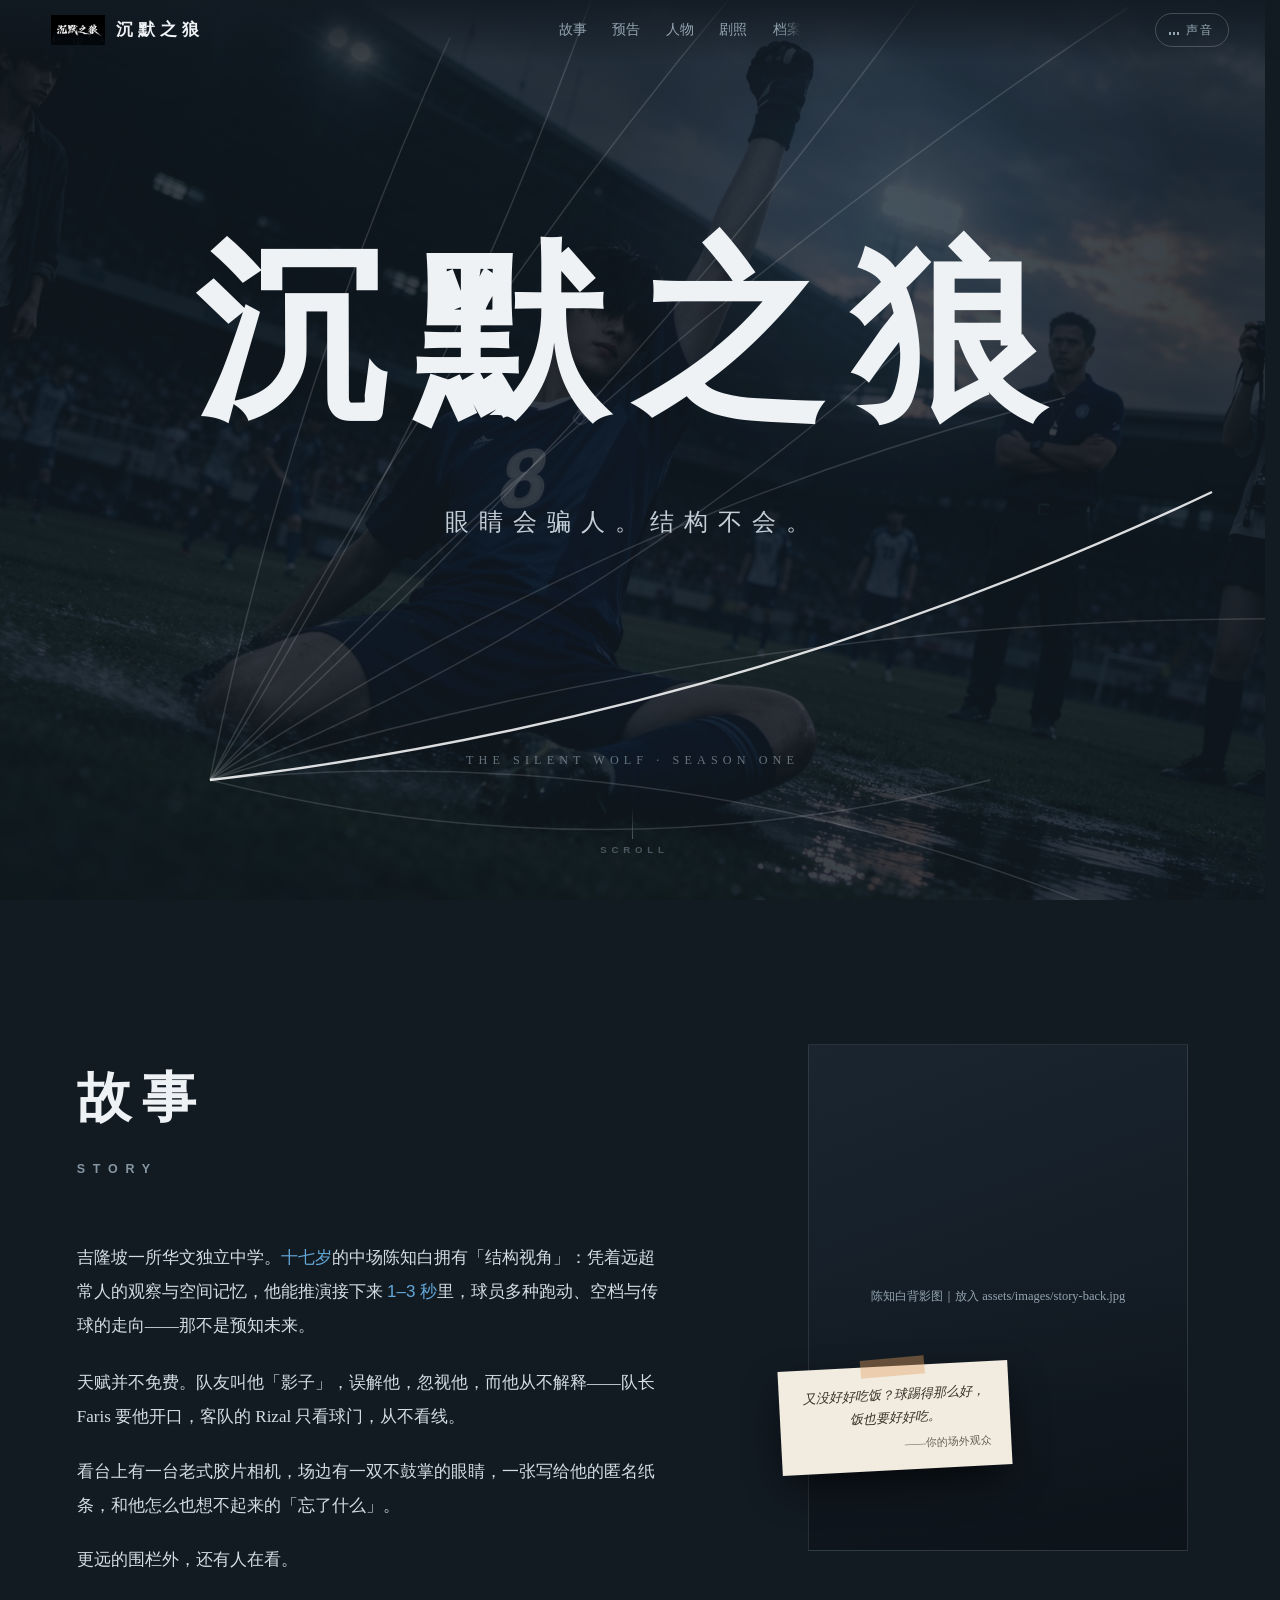
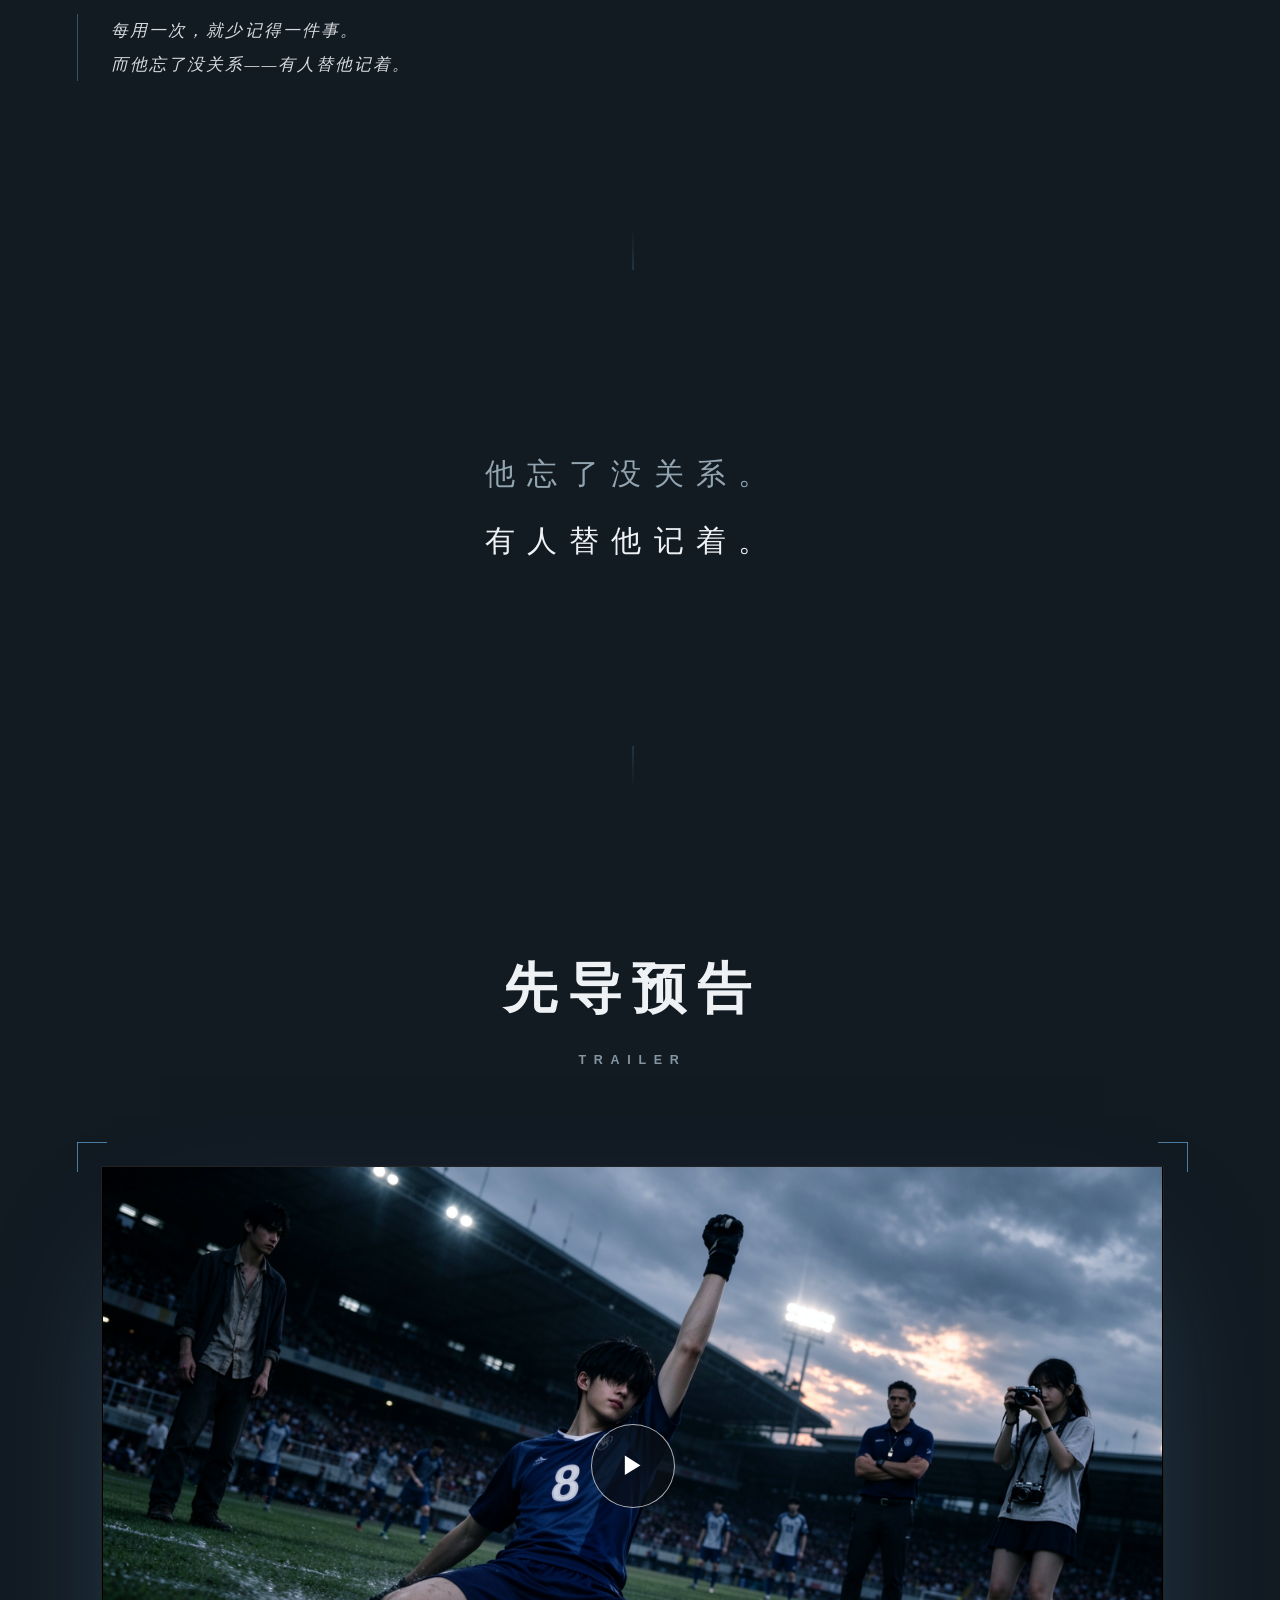
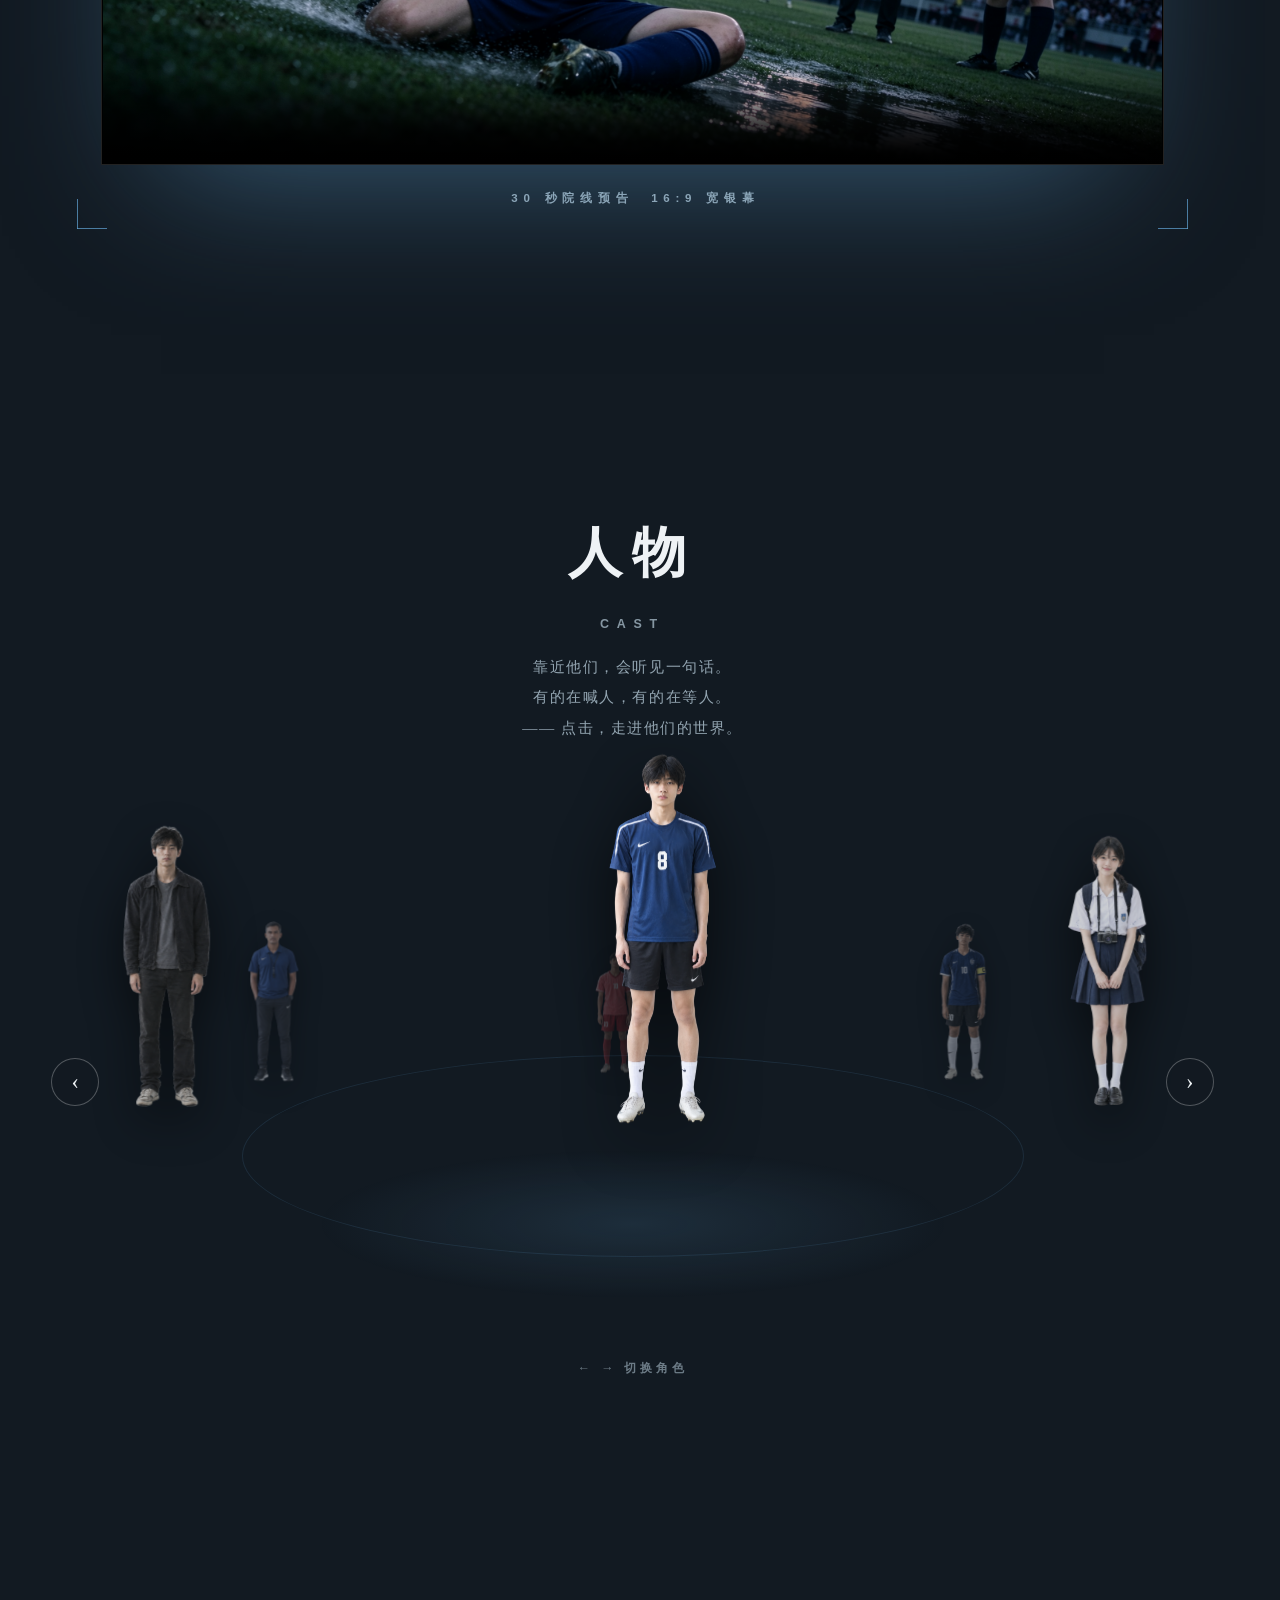
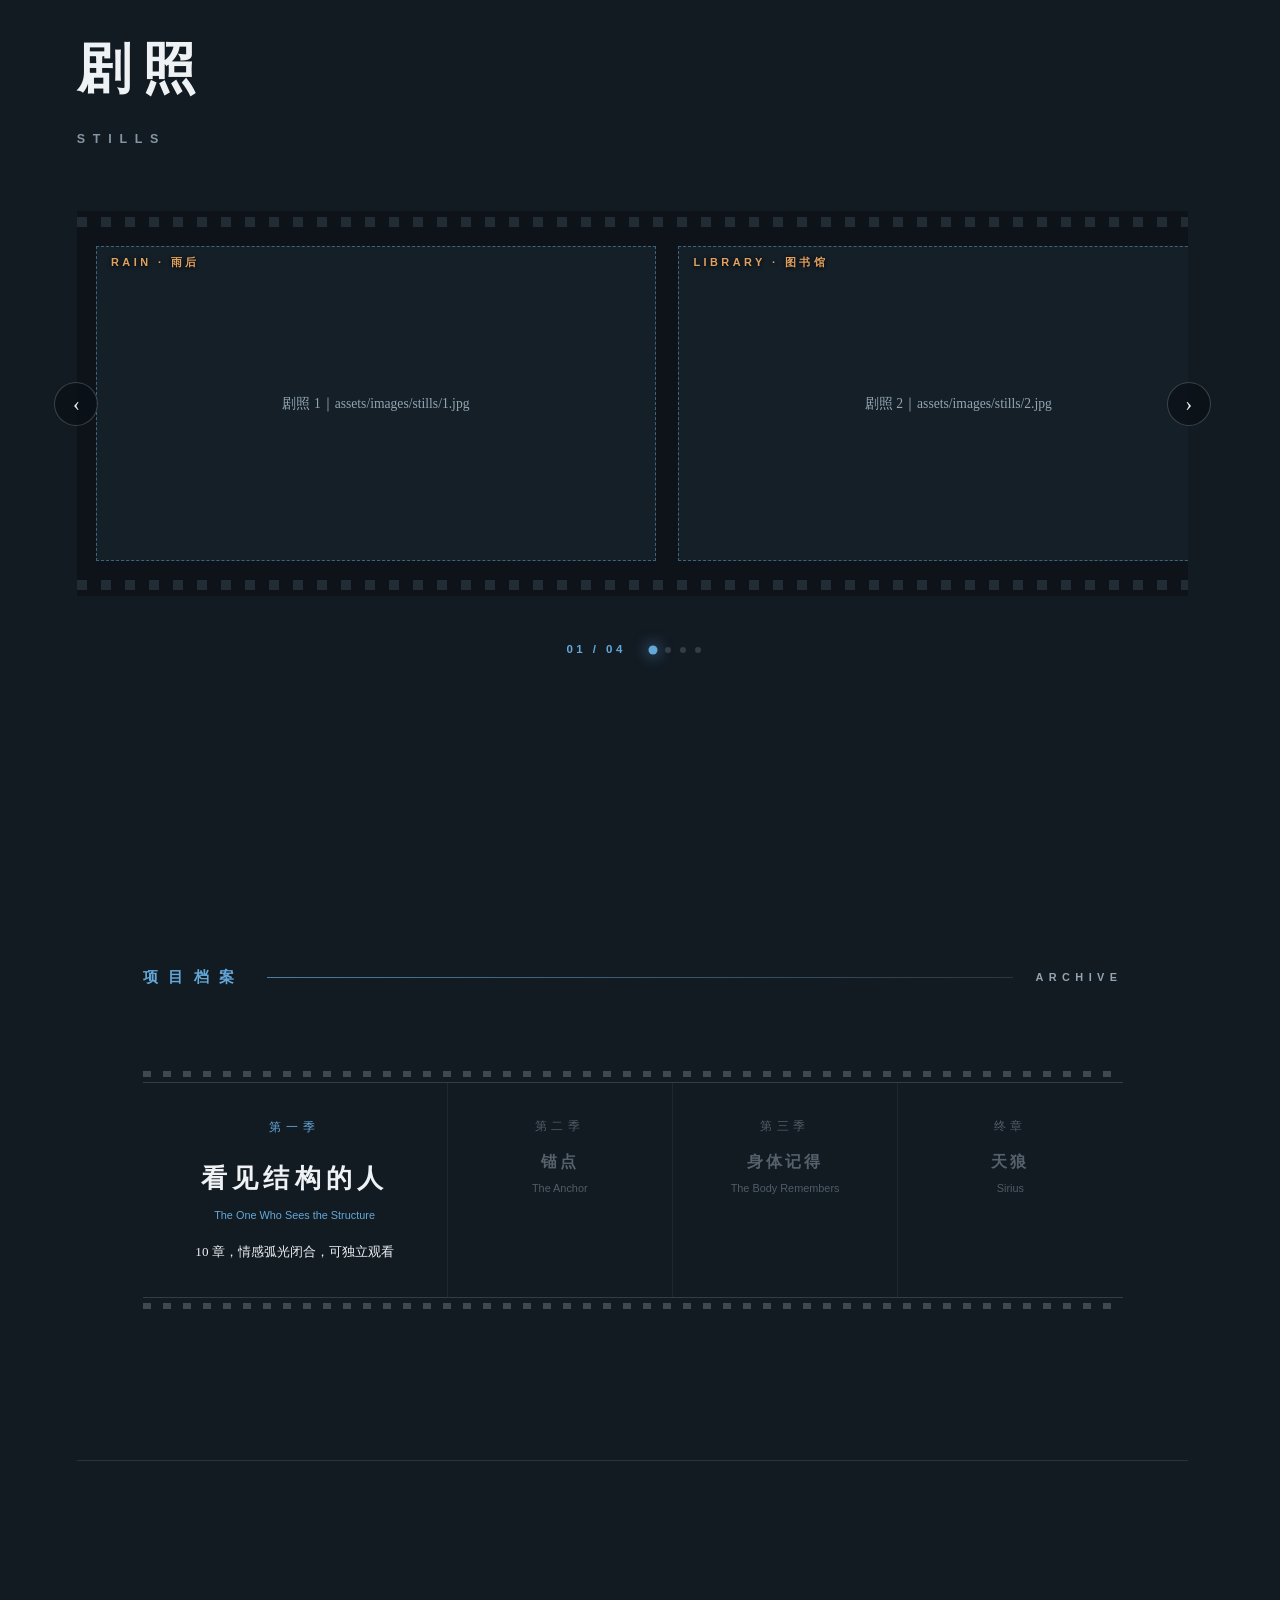
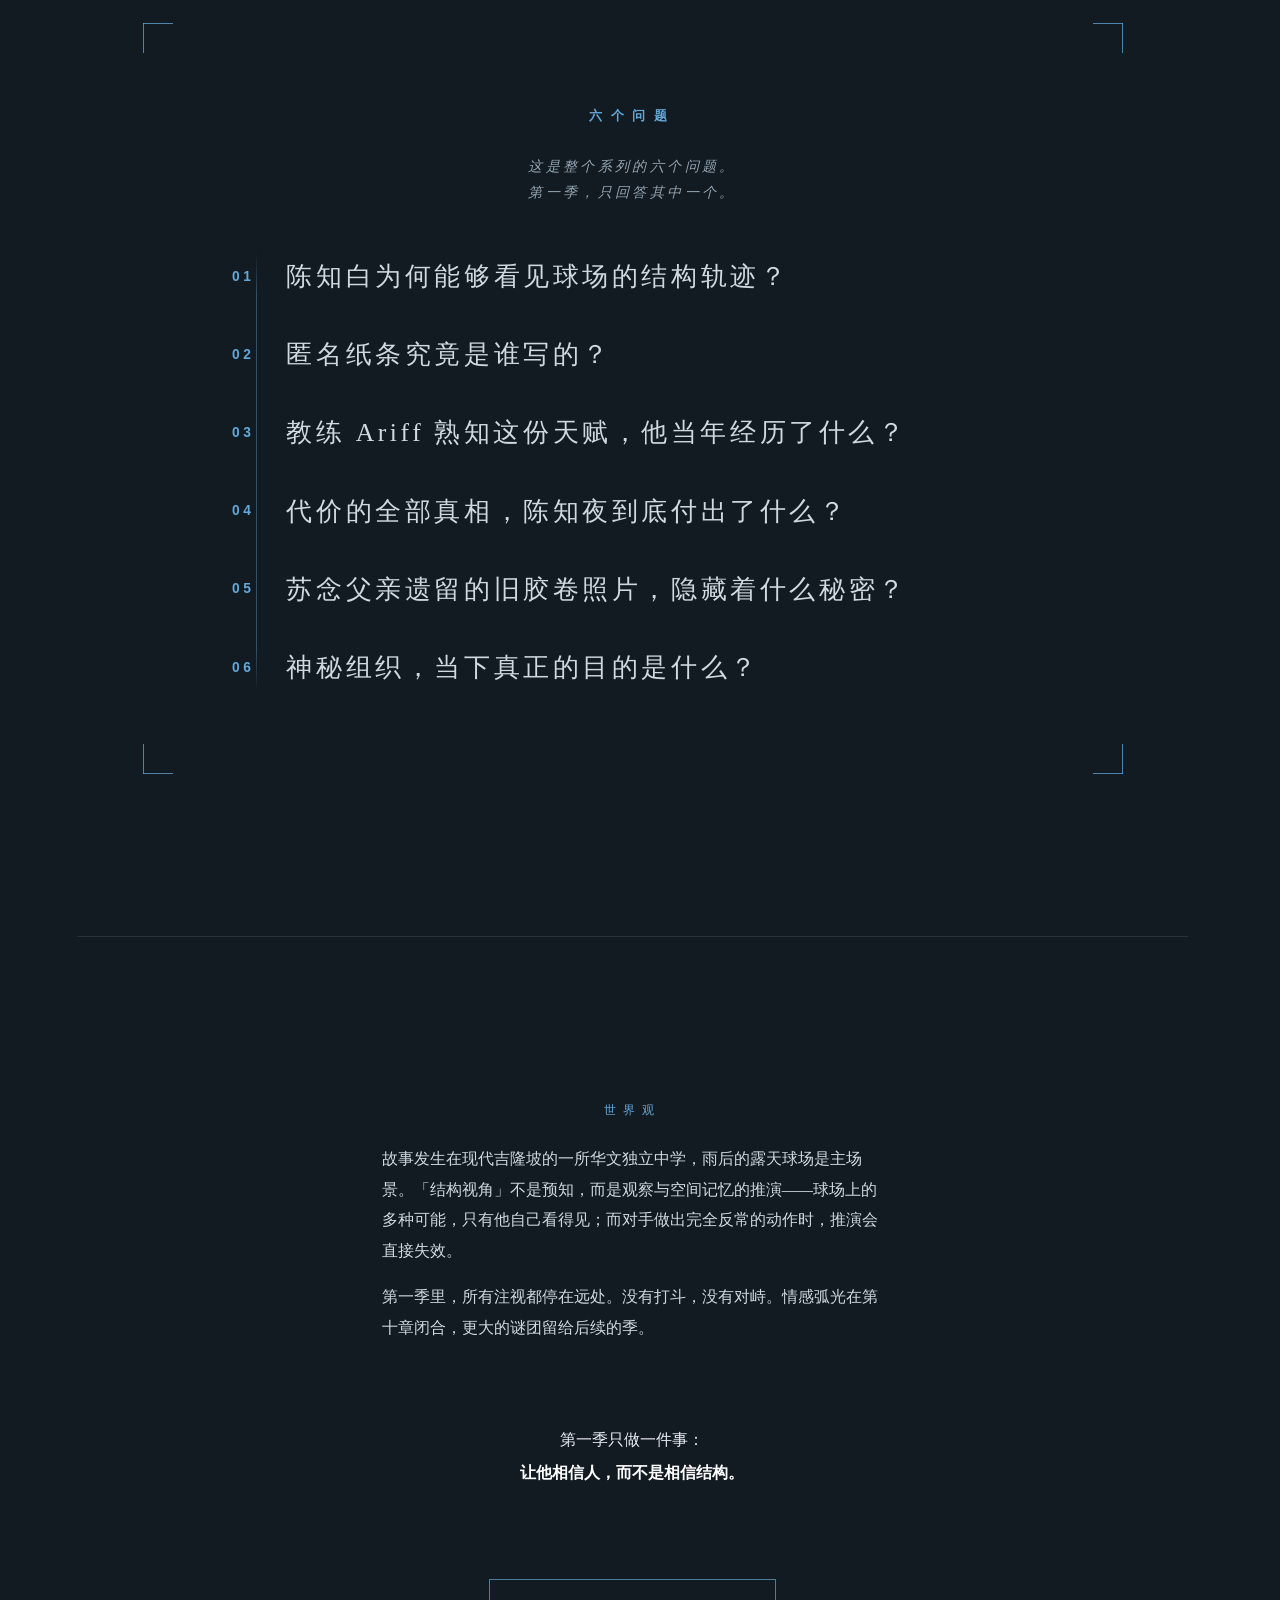
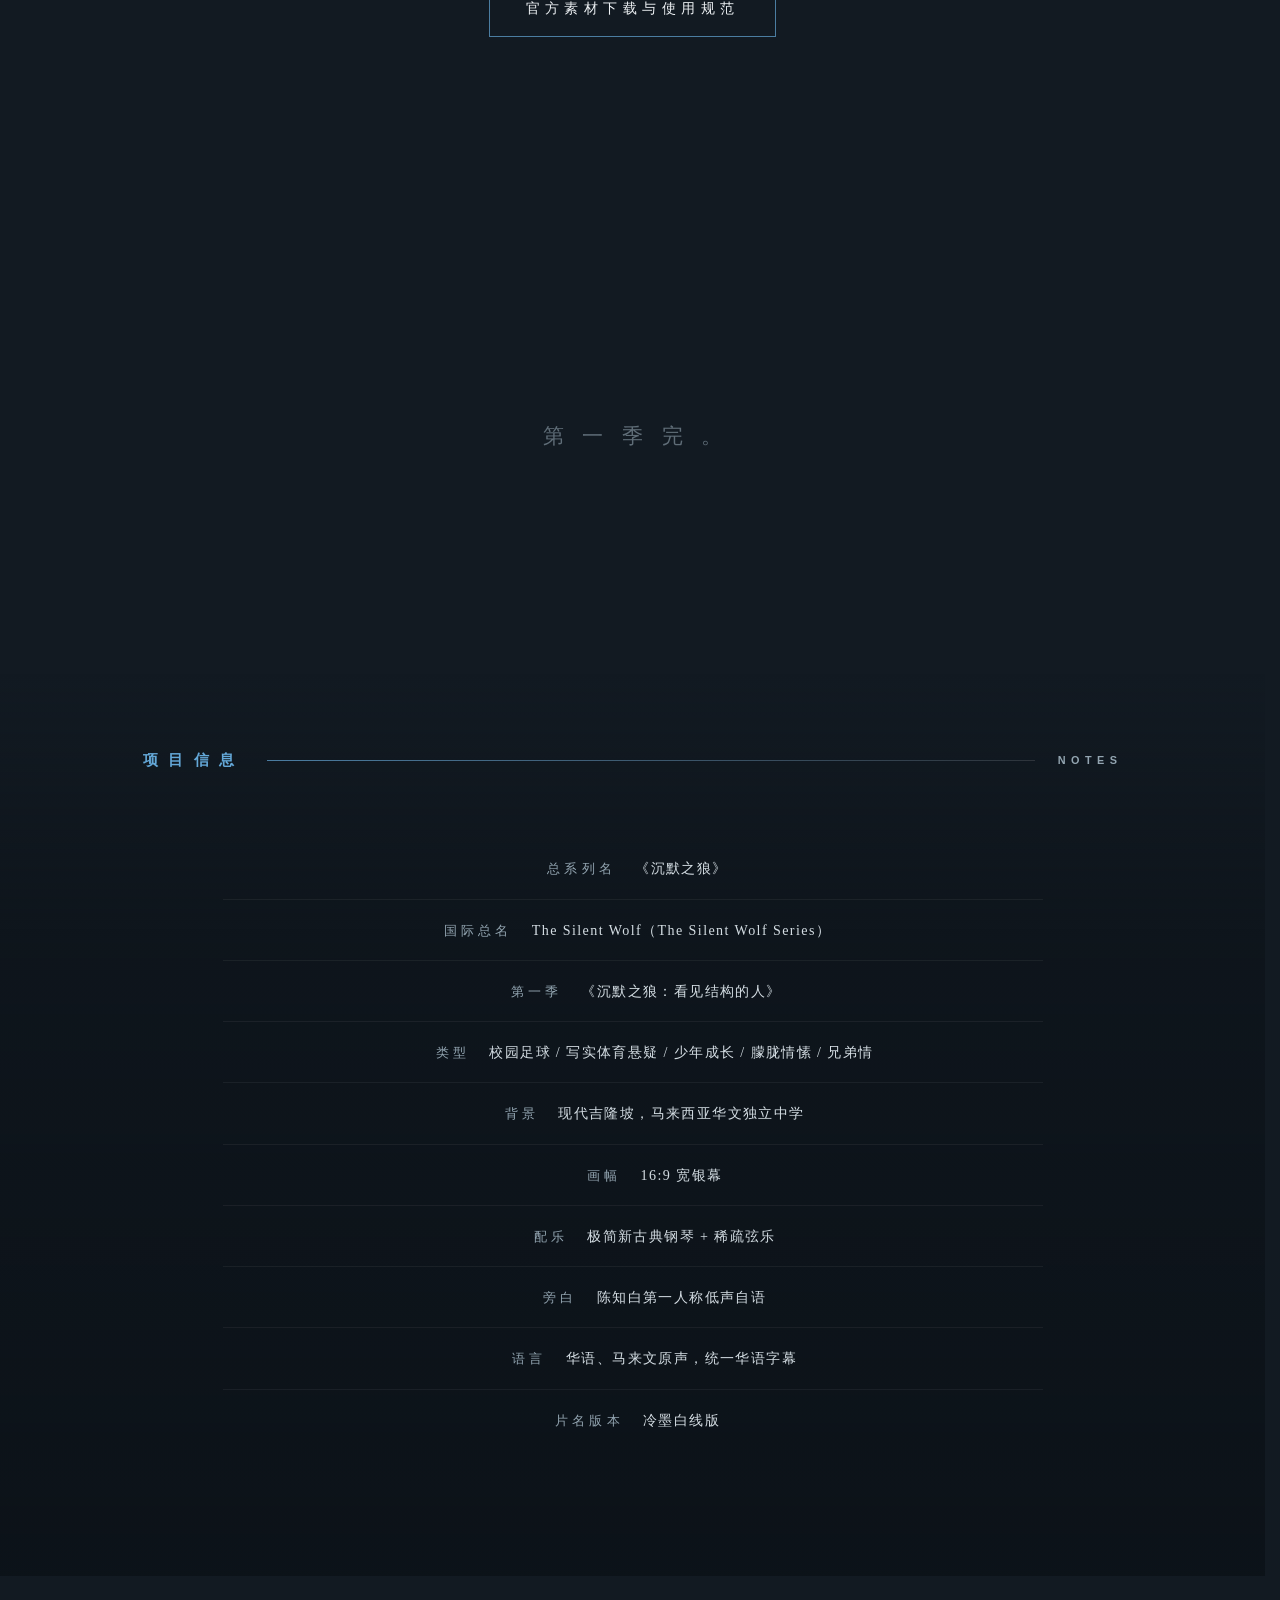
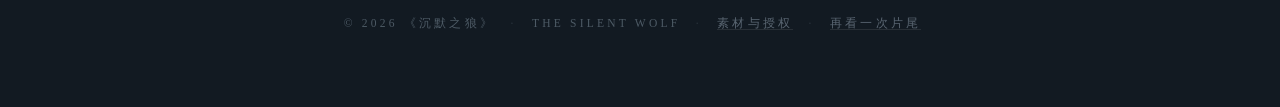
==== commit bb4d3393: "Updated trailer 30s + index.html + download.html" ====
--- a/index.html
+++ b/index.html
@@ -95,7 +95,7 @@
 .breath p{font-size:clamp(1.2rem,2.8vw,1.9rem);letter-spacing:.4em;color:var(--mu);font-weight:300;line-height:2.2}
 .breath p b{color:var(--tx);font-weight:400}
 /* Video */
-.vid{aspect-ratio:16/9;max-width:1100px;background:#000;border:1px solid #ffffff22;position:relative;overflow:hidden}
+.vid{aspect-ratio:16/9;width:100%;max-width:1100px;margin:0 auto;background:#000;border:1px solid #ffffff22;position:relative;overflow:hidden}
 .vid video{width:100%;height:100%;display:block;transition:opacity .8s}
 .vid.fadeout video{opacity:0}
 .vid::before{content:"";position:absolute;inset:0;background:url(assets/images/poster.png) center/cover;opacity:0;transition:opacity .8s;pointer-events:none;z-index:1}
@@ -423,7 +423,7 @@
 #sunanpol.closing .sp-card{animation:spFade 1.2s ease-in forwards}
 @keyframes spFade{to{transform:rotate(-2.4deg) translateY(20px);opacity:0}}
 /* Intro */
-#intro{position:fixed;inset:0;z-index:200;background:#05080b;display:grid;place-items:center;cursor:pointer;animation:introOut .7s 3.2s forwards;overflow:hidden}
+#intro{position:fixed;inset:0;z-index:200;background:#05080b;display:grid;place-items:center;cursor:pointer;animation:introOut .7s 6.6s forwards;overflow:hidden}
 #intro::after{content:"";position:absolute;top:0;bottom:0;left:-20%;width:2px;background:linear-gradient(180deg,transparent,#ffffffcc 50%,transparent);box-shadow:0 0 24px #ffffff88;animation:introSweep 2.2s cubic-bezier(.4,.7,.3,1) .3s forwards}
 @keyframes introSweep{to{left:120%}}
 #intro div{text-align:center;position:relative;z-index:1}
@@ -436,17 +436,37 @@
 .rv.in{opacity:1;transform:none;filter:none}
 @media(max-width:820px){.pw{grid-template-columns:1fr;gap:3rem;padding-top:10vh}.pl{position:static}.brand{letter-spacing:.15em}.hero{padding-bottom:9vh}.ring{height:340px}.qw{padding:7vh 6vw}.qw-body{padding-left:2.6rem}.qw-body::before{left:1rem}.qq::before{left:-2.6rem}.ah h2{letter-spacing:.45em}.ah span{display:none}.rail{grid-template-columns:1fr 1fr}.sn:nth-child(3){border-left:0}.pnx{top:auto;bottom:4vh;margin-top:0}.pnx.l{left:5vw}.pnx.r{right:5vw}.snd{padding:.2rem .6rem}footer{flex-direction:column}.breath{padding:14vh 6vw}.filmrail{cursor:grab}.filmrail .st{flex:0 0 min(80vw,420px)}#lightbox img{max-height:65vh}.pw h2{font-size:clamp(2rem,9vw,3.4rem)}.pw h2.long-name{font-size:clamp(1.5rem,7vw,2.6rem)}.rail{grid-template-columns:1fr 1fr}.sn.on b{font-size:1.35rem}.ec-title{letter-spacing:.45em;padding-left:.45em}.ec-title-en{letter-spacing:.6em;padding-left:.6em}}
 @media(prefers-reduced-motion:reduce){*{animation:none!important;transition:none!important;scroll-behavior:auto!important}.br{stroke-dashoffset:0}.rv{opacity:1;transform:none;filter:none}#intro{display:none}.hero h1 .ch,.hero .slogan,.hero .hero-sub,.scroll-hint{opacity:1;filter:none;transform:none;animation:none!important;animation-delay:0!important}.cd .cd-row{opacity:1;transform:none}.story-visual,.sv-note{opacity:1;transform:none}.ec-q1,.ec-q2,.ec-scene2,.ec-scene3,.ec-actions,.ec-title .ec-t-ch{opacity:1!important;filter:none!important;animation:none!important}.ec-scene1{opacity:1!important}.sp-card{transform:rotate(-2.4deg)!important}}
+
+/* ===== 院线补充：先导预告居中、取景框、声音按钮、开场选择 ===== */
+.trl{text-align:center}
+.trl h2.t{margin-bottom:1.4em}
+.vwrap{--k:color-mix(in srgb,var(--t) 70%,transparent);position:relative;max-width:1148px;margin:0 auto;padding:24px;background:linear-gradient(var(--k),var(--k)) left top/30px 1px no-repeat,linear-gradient(var(--k),var(--k)) left top/1px 30px no-repeat,linear-gradient(var(--k),var(--k)) right top/30px 1px no-repeat,linear-gradient(var(--k),var(--k)) right top/1px 30px no-repeat,linear-gradient(var(--k),var(--k)) left bottom/30px 1px no-repeat,linear-gradient(var(--k),var(--k)) left bottom/1px 30px no-repeat,linear-gradient(var(--k),var(--k)) right bottom/30px 1px no-repeat,linear-gradient(var(--k),var(--k)) right bottom/1px 30px no-repeat}
+.vwrap .vid{box-shadow:0 60px 140px -60px color-mix(in srgb,var(--t) 50%,transparent);transition:box-shadow 1.2s}
+.vm{margin-top:1.8rem;font:600 .72rem/1 "JetBrains Mono","SF Mono",Consolas,Menlo,Arial,sans-serif;letter-spacing:.5em;color:var(--mu);padding-left:.5em}
+.eq{display:inline-flex;gap:2px;align-items:flex-end;height:11px;margin-right:.55em;vertical-align:-1px}
+.eq i{display:block;width:2px;height:3px;background:currentColor}
+.snd[aria-pressed=true] .eq i{animation:eq .9s ease-in-out infinite}
+.snd[aria-pressed=true] .eq i:nth-child(2){animation-delay:-.3s}
+.snd[aria-pressed=true] .eq i:nth-child(3){animation-delay:-.6s}
+@keyframes eq{50%{height:11px}}
+@keyframes iFade{from{opacity:0}to{opacity:1}}
+.ichoose{display:flex;gap:1.2rem;justify-content:center;flex-wrap:wrap;margin-top:3.2rem;opacity:0;animation:iFade 1s 1.5s ease-out forwards}
+.ichoose button{padding:.8rem 1.8rem .8rem calc(1.8rem + .4em);background:transparent;border:1px solid #ffffff44;color:var(--tx);font-size:.82rem;letter-spacing:.4em;cursor:pointer;transition:.3s}
+.ichoose button:first-child{border-color:var(--t)}
+.ichoose button:hover,.ichoose button:focus-visible{background:color-mix(in srgb,var(--t) 20%,transparent)}
+.ihint{margin-top:1.4rem;font-size:.7rem;letter-spacing:.5em;color:var(--mu);opacity:0;animation:iFade 1s 1.9s ease-out forwards}
+@media(max-width:820px){.vwrap{padding:12px}.vm{letter-spacing:.3em}}
 </style>
 <noscript><style>.rv{opacity:1;transform:none;filter:none}.hero h1 .ch,.hero .slogan,.hero .hero-sub,.scroll-hint{opacity:1;filter:none;animation:none}.cd .cd-row{opacity:1;transform:none}.story-visual,.sv-note{opacity:1;transform:none}</style></noscript>
 </head>
 <body data-t="base">
 <script>try{if(sessionStorage.getItem('swi'))document.documentElement.classList.add('nointro')}catch(e){}</script>
 <div class="wash"></div><div id="bar"></div>
-<div id="intro" aria-hidden="true"><div><b>沉默之狼</b><small>THE SILENT WOLF</small></div></div>
+<div id="intro" role="dialog" aria-label="进入沉默之狼"><div><b>沉默之狼</b><small>THE SILENT WOLF</small><div class="ichoose"><button type="button" id="isnd">开启声音进入</button><button type="button" id="imute">静音进入</button></div><p class="ihint">建议佩戴耳机</p></div></div>
 <header>
   <a class="brand" href="#top"><img src="assets/images/logo.png" alt="" onerror="this.remove()">沉默之狼</a>
   <nav><a href="#story" data-n="story">故事</a><a href="#trailer" data-n="trailer">预告</a><a href="#cast" data-n="cast">人物</a><a href="#stills" data-n="stills">剧照</a><a href="#archive" data-n="archive">档案</a></nav>
-  <button class="snd" id="snd" aria-pressed="false">雨声</button>
+  <button class="snd" id="snd" aria-pressed="false" title="开启声音（风声与音效）"><span class="eq" aria-hidden="true"><i></i><i></i><i></i></span>声音</button>
 </header>
 
 <main>
@@ -485,10 +505,13 @@
   <p class="rv">他忘了没关系。<br><b>有人替他记着。</b></p>
 </section>
 
-<section class="sec" id="trailer" data-t="base" data-n="trailer">
+<section class="sec trl" id="trailer" data-t="base" data-n="trailer">
   <h2 class="t" data-en="TRAILER">先导预告</h2>
-  <div class="vid rv">
-    <video controls playsinline preload="metadata" poster="assets/images/poster.png"><source src="assets/videos/trailer.mp4" type="video/mp4">您的浏览器不支持视频播放。</video><button class="pl2" id="pl" aria-label="播放">▶</button>
+  <div class="vwrap rv">
+    <div class="vid">
+      <video controls playsinline preload="metadata" poster="assets/images/poster.png"><source src="assets/videos/trailer.mp4" type="video/mp4">您的浏览器不支持视频播放。</video><button class="pl2" id="pl" aria-label="播放">▶</button>
+    </div>
+    <p class="vm">30 秒院线预告　16:9 宽银幕</p>
   </div>
 </section>
 
@@ -652,73 +675,199 @@
 var $$=function(s){return Array.prototype.slice.call(document.querySelectorAll(s))};
 var rm=window.matchMedia('(prefers-reduced-motion:reduce)').matches;
 
-/* ============ 声音系统 ============ */
-var ac=null, ambient=null;
+/* ============ 声音系统：院线级声场（全部由 WebAudio 实时合成，无需任何音频文件） ============
+   总线：dry → 压缩器（防爆音）；wet → 程序生成的「夜场球场」混响。
+   风声 = 低频轰鸣 + 风体 + 高频嘶声 + 围栏啸声，按随机阵风起落、左右缓慢游移，另有雨后的零星滴水。 */
+var ac=null,mst=null,vrbIn=null,whiteBuf=null,pinkBuf=null,soundOn=false,windNodes=null,windTimer=null,dripTimer=null,watchTimer=null,watchNodes=null,videoOn=false,pIdx=0,WIND=.95,SWS='sws';
 function AC(){
-  if(!ac){
-    try{ac=new (window.AudioContext||window.webkitAudioContext)()}catch(e){ac=null}
-  }
-  if(ac && ac.state==='suspended'){try{ac.resume()}catch(e){}}
-  return ac;
-}
-function tone(freq,dur,type,vol,slide){
-  var c=AC();if(!c)return;
-  var o=c.createOscillator(),g=c.createGain();
-  o.type=type||'sine';
-  o.frequency.setValueAtTime(freq,c.currentTime);
-  if(slide)o.frequency.exponentialRampToValueAtTime(slide,c.currentTime+dur);
-  g.gain.setValueAtTime(0,c.currentTime);
-  g.gain.linearRampToValueAtTime(vol,c.currentTime+.008);
-  g.gain.exponentialRampToValueAtTime(.0001,c.currentTime+dur);
-  o.connect(g);g.connect(c.destination);
-  o.start();o.stop(c.currentTime+dur+.02);
-}
-function noise(dur,vol,freq,q,type){
-  var c=AC();if(!c)return;
-  var b=c.createBuffer(1,Math.max(1,Math.floor(c.sampleRate*dur)),c.sampleRate),d=b.getChannelData(0);
-  for(var i=0;i<d.length;i++)d[i]=(Math.random()*2-1)*(1-i/d.length);
-  var s=c.createBufferSource();s.buffer=b;
-  var f=c.createBiquadFilter();f.type=type||'bandpass';f.frequency.value=freq||1500;f.Q.value=q||.7;
-  var g=c.createGain();g.gain.value=vol;
-  s.connect(f);f.connect(g);g.connect(c.destination);
-  s.start();
-}
+ if(!ac){
+  try{
+   ac=new (window.AudioContext||window.webkitAudioContext)();
+   var comp=ac.createDynamicsCompressor();comp.threshold.value=-20;comp.knee.value=18;comp.ratio.value=3.2;comp.attack.value=.006;comp.release.value=.28;
+   mst=ac.createGain();mst.gain.value=.9;mst.connect(comp);comp.connect(ac.destination);
+   var sr=ac.sampleRate,len=Math.floor(sr*2.6),ir=ac.createBuffer(2,len,sr),ch,i,d,lp,t,w,b0,b1,b2,b3,b4,b5,b6;
+   for(ch=0;ch<2;ch++){d=ir.getChannelData(ch);lp=0;for(i=0;i<len;i++){t=i/len;lp+=((Math.random()*2-1)-lp)*Math.max(.04,.55-.5*t);d[i]=lp*Math.pow(1-t,2.8)*2.2}}
+   var cv=ac.createConvolver();cv.buffer=ir;var vg=ac.createGain();vg.gain.value=.85;cv.connect(vg);vg.connect(mst);
+   vrbIn=ac.createGain();vrbIn.gain.value=1;vrbIn.connect(cv);
+   whiteBuf=ac.createBuffer(1,sr*2,sr);d=whiteBuf.getChannelData(0);for(i=0;i<d.length;i++)d[i]=Math.random()*2-1;
+   var pl=sr*6;pinkBuf=ac.createBuffer(2,pl,sr);
+   for(ch=0;ch<2;ch++){d=pinkBuf.getChannelData(ch);b0=b1=b2=b3=b4=b5=b6=0;for(i=0;i<pl;i++){w=Math.random()*2-1;b0=.99886*b0+w*.0555179;b1=.99332*b1+w*.0750759;b2=.969*b2+w*.153852;b3=.8665*b3+w*.3104856;b4=.55*b4+w*.5329522;b5=-.7616*b5-w*.016898;d[i]=(b0+b1+b2+b3+b4+b5+b6+w*.5362)*.11;b6=w*.115926}}
+  }catch(e){ac=null}
+ }
+ if(ac&&ac.state==='suspended'){try{ac.resume()}catch(e){}}
+ return ac;
+}
+function out(n,wet,pan){
+ if(pan&&ac.createStereoPanner){var p=ac.createStereoPanner();p.pan.value=Math.max(-1,Math.min(1,pan));n.connect(p);n=p}
+ n.connect(mst);
+ if(wet){var s=ac.createGain();s.gain.value=wet;n.connect(s);s.connect(vrbIn)}
+}
+function osc(type,f0,f1,dur,vol,o){
+ o=o||{};var t=ac.currentTime+(o.t||0),a=o.a||.006,s=ac.createOscillator(),g=ac.createGain();
+ s.type=type;s.frequency.setValueAtTime(f0,t);if(f1&&f1!==f0)s.frequency.exponentialRampToValueAtTime(f1,t+dur);
+ g.gain.setValueAtTime(.0001,t);g.gain.linearRampToValueAtTime(vol,t+a);g.gain.exponentialRampToValueAtTime(.0001,t+dur);
+ s.connect(g);out(g,o.wet,o.pan);s.start(t);s.stop(t+dur+.05);return s;
+}
+function nz(dur,type,f,q,vol,o){
+ o=o||{};var t=ac.currentTime+(o.t||0),a=Math.min(o.a||.003,dur*.9),s=ac.createBufferSource(),fl=ac.createBiquadFilter(),g=ac.createGain(),buf=o.pink?pinkBuf:whiteBuf;
+ s.buffer=buf;fl.type=type;fl.frequency.setValueAtTime(f,t);if(o.f2)fl.frequency.exponentialRampToValueAtTime(o.f2,t+dur);fl.Q.value=q;
+ g.gain.setValueAtTime(.0001,t);g.gain.linearRampToValueAtTime(vol,t+a);g.gain.exponentialRampToValueAtTime(.0001,t+dur);
+ s.connect(fl);fl.connect(g);out(g,o.wet,o.pan);
+ s.start(t,Math.max(0,Math.random()*(buf.duration-dur-.2)),dur+.1);return s;
+}
+function whoosh(dur,vol,o){o=o||{};nz(dur,'bandpass',o.f||380,.9,vol,{pink:1,f2:o.f2||1700,a:dur*.45,wet:.25,pan:o.pan})}
+/* 相机快门：反光镜落下 → 前帘「咔」→ 后帘「嚓」 */
+function shutterSnd(v){v=v||1;
+ osc('sine',190,80,.06,.12*v,{wet:.05});
+ nz(.035,'lowpass',1100,.8,.2*v,{a:.001});
+ nz(.014,'bandpass',4600,7,.22*v,{t:.012,a:.0008});
+ nz(.022,'bandpass',2300,3,.16*v,{t:.016,a:.0008});
+ nz(.014,'bandpass',3300,6,.17*v,{t:.088,a:.0008});
+ nz(.032,'bandpass',1700,3,.12*v,{t:.094,a:.0008});
+ osc('sine',3900,2600,.06,.012*v,{t:.014});
+}
+/* 银色口哨（Ariff）：带豆珠颤音的哨声 */
+function whistleSnd(len,vol){
+ var t=ac.currentTime,o=ac.createOscillator(),g=ac.createGain(),lf=ac.createOscillator(),lg=ac.createGain(),am=ac.createOscillator(),ag=ac.createGain();
+ o.type='sine';o.frequency.setValueAtTime(2850,t);o.frequency.linearRampToValueAtTime(3050,t+len*.4);o.frequency.linearRampToValueAtTime(2900,t+len);
+ lf.frequency.value=6;lg.gain.value=22;lf.connect(lg);lg.connect(o.frequency);
+ g.gain.setValueAtTime(.0001,t);g.gain.linearRampToValueAtTime(vol,t+.03);g.gain.setValueAtTime(vol,t+Math.max(.04,len-.08));g.gain.exponentialRampToValueAtTime(.0001,t+len);
+ am.frequency.value=38;ag.gain.value=vol*.35;am.connect(ag);ag.connect(g.gain);
+ o.connect(g);out(g,.22);o.start(t);lf.start(t);am.start(t);o.stop(t+len+.05);lf.stop(t+len+.05);am.stop(t+len+.05);
+ nz(len,'bandpass',3000,2.2,vol*.5,{a:.03,wet:.2});
+}
+/* 狼嚎（陈知白「天狼」）：锯齿波声源 + 共振峰滤波 + 延迟出现的颤音 + 气声，远处的、带回声的长嚎 */
+function howlSnd(o){
+ o=o||{};var vol=o.vol||.1,sc=o.len||1,f0=o.f||300,base=o.t||0,L=3.9*sc;
+ function voice(off,mult,v,pan){
+  var tt=ac.currentTime+base+off,mix=ac.createGain(),lp=ac.createBiquadFilter(),p1=ac.createBiquadFilter(),p2=ac.createBiquadFilter(),g=ac.createGain(),
+  cfg=[['sawtooth',1,.32],['sawtooth',1.006,.32],['sine',1,.7],['triangle',2,.12]],
+  pts=[[0,.78],[.22,.92],[.34,1.2],[.5,1.72],[.64,1.76],[.74,1.8],[.86,1.46],[1,1]],
+  vib=ac.createOscillator(),vg=ac.createGain();
+  vib.frequency.value=5.3;vg.gain.setValueAtTime(0,tt);vg.gain.linearRampToValueAtTime(10*mult,tt+L*.5);vib.connect(vg);
+  cfg.forEach(function(c){var s=ac.createOscillator(),cg=ac.createGain();s.type=c[0];cg.gain.value=c[2];
+   s.frequency.setValueAtTime(f0*pts[0][1]*mult*c[1],tt);
+   pts.forEach(function(p,k){if(k)s.frequency.linearRampToValueAtTime(f0*p[1]*mult*c[1],tt+L*p[0])});
+   vg.connect(s.frequency);s.connect(cg);cg.connect(mix);s.start(tt);s.stop(tt+L+.3)});
+  vib.start(tt);vib.stop(tt+L+.3);
+  lp.type='lowpass';lp.frequency.value=1500;lp.Q.value=1.2;
+  p1.type='peaking';p1.frequency.value=680;p1.Q.value=2;p1.gain.value=7;
+  p2.type='peaking';p2.frequency.value=1120;p2.Q.value=2;p2.gain.value=4;
+  mix.connect(lp);lp.connect(p1);p1.connect(p2);p2.connect(g);
+  g.gain.setValueAtTime(.0001,tt);g.gain.linearRampToValueAtTime(v,tt+.55);g.gain.linearRampToValueAtTime(v*.92,tt+L*.7);g.gain.exponentialRampToValueAtTime(.0001,tt+L);
+  out(g,.7,pan);
+  nz(L*.9,'bandpass',1000,.9,v*.3,{pink:1,a:.55,t:base+off,wet:.4,pan:pan});
+ }
+ voice(0,1,vol,o.pan==null?-.25:o.pan);
+ if(o.answer)voice(2.3*sc,.84,vol*.5,.3);
+}
+/* 钢琴：加法合成 + 琴槌轻响，长衰减 + 空间感 */
+function pianoNote(f,t,v){
+ var P=[[1,1],[2,.42],[3,.2],[4,.1],[5,.05]],dec=Math.max(1.4,3.4-f/330);
+ P.forEach(function(p,i){osc('sine',f*p[0],0,dec*(1-i*.12),v*p[1],{t:t,a:.004,wet:.5})});
+ nz(.03,'lowpass',900,.7,v*.5,{t:t,a:.001,wet:.2});
+}
+var PROG=[[220,329.63,440],[174.61,261.63,349.23,440],[261.63,329.63,392,523.25]];
+/* 陈知夜：怀表走针 + 低频下沉（按住时） */
+function watchStart(){
+ if(!ac||watchTimer)return;
+ var t=ac.currentTime,o1=ac.createOscillator(),o2=ac.createOscillator(),g=ac.createGain(),n=0;
+ o1.type='sine';o1.frequency.setValueAtTime(49,t);o1.frequency.linearRampToValueAtTime(58,t+3);o2.type='triangle';o2.frequency.value=98;
+ g.gain.setValueAtTime(.0001,t);g.gain.linearRampToValueAtTime(.1,t+2.4);o1.connect(g);o2.connect(g);out(g,.4);o1.start(t);o2.start(t);
+ watchNodes={o1:o1,o2:o2,g:g};
+ watchTimer=setInterval(function(){var up=(n++%2===0);nz(.012,'bandpass',up?5200:4300,9,up?.12:.085,{a:.0005,wet:.14,pan:up?-.18:.18});osc('sine',up?1250:1000,up?880:760,.03,.02,{wet:.1})},420);
+}
+function watchStop(){
+ clearInterval(watchTimer);watchTimer=null;
+ if(watchNodes&&ac){var w=watchNodes,now=ac.currentTime;watchNodes=null;try{var cv=w.g.gain.value;w.g.gain.cancelScheduledValues(now);w.g.gain.setValueAtTime(cv,now);w.g.gain.setTargetAtTime(.0001,now,.25)}catch(e){}setTimeout(function(){try{w.o1.stop();w.o2.stop()}catch(e){}},1500)}
+}
+/* ---------- 环境风声 ---------- */
+function startWind(){
+ if(!AC()||windNodes)return;
+ var t=ac.currentTime,src=ac.createBufferSource(),master=ac.createGain(),bus=ac.createGain(),pn=ac.createStereoPanner?ac.createStereoPanner():null,lf=ac.createOscillator(),lg=ac.createGain();
+ src.buffer=pinkBuf;src.loop=true;bus.gain.value=WIND;
+ function layer(type,f,q){var fl=ac.createBiquadFilter(),g=ac.createGain();fl.type=type;fl.frequency.value=f;fl.Q.value=q;g.gain.value=0;src.connect(fl);fl.connect(g);g.connect(bus);return{f:fl,g:g}}
+ var rum=layer('lowpass',150,.7),body=layer('bandpass',380,.6),hiss=layer('bandpass',1900,.5),w1=layer('bandpass',760,28),w2=layer('bandpass',1190,34);
+ rum.g.gain.value=.12;
+ master.gain.setValueAtTime(.0001,t);master.gain.linearRampToValueAtTime(videoOn?.12:1,t+3);
+ if(pn){lf.frequency.value=.06;lg.gain.value=.55;lf.connect(lg);lg.connect(pn.pan);lf.start(t);bus.connect(pn);pn.connect(master)}else{bus.connect(master)}
+ master.connect(mst);var rs=ac.createGain();rs.gain.value=.22;master.connect(rs);rs.connect(vrbIn);
+ src.start(t,Math.random()*3);
+ windNodes={src:src,master:master,lf:lf,pn:pn};
+ (function gust(){
+  if(!windNodes)return;
+  var now=ac.currentTime,s=.25+Math.random()*.75,rise=1.2+Math.random()*2.2,hold=.6+Math.random()*1.8,fall=now+rise+hold,wv=Math.max(0,s-.55)*.5;
+  body.g.gain.setTargetAtTime(.1+s*.6,now,rise*.45);body.f.frequency.setTargetAtTime(240+s*260,now,rise*.5);
+  hiss.g.gain.setTargetAtTime(.01+s*.08,now,rise*.6);hiss.f.frequency.setTargetAtTime(1100+s*800,now,rise*.6);
+  w1.g.gain.setTargetAtTime(wv*2.4,now,rise*.5);w2.g.gain.setTargetAtTime(wv*1.4,now,rise*.5);
+  w1.f.frequency.setTargetAtTime(700+Math.random()*160,now,rise);w2.f.frequency.setTargetAtTime(1080+Math.random()*200,now,rise);
+  body.g.gain.setTargetAtTime(.022,fall,1.6);body.f.frequency.setTargetAtTime(230,fall,1.6);hiss.g.gain.setTargetAtTime(.006,fall,1.8);w1.g.gain.setTargetAtTime(0,fall,.8);w2.g.gain.setTargetAtTime(0,fall,.8);
+  windTimer=setTimeout(gust,(rise+hold+1.5+Math.random()*4.5)*1000);
+ })();
+ dripLoop();
+}
+function dripLoop(){
+ clearTimeout(dripTimer);
+ dripTimer=setTimeout(function(){if(!windNodes)return;var f=1500+Math.random()*1400;osc('sine',f,f*1.9,.07,.03,{wet:.65,pan:Math.random()*1.4-.7,a:.002});dripLoop()},3500+Math.random()*7500);
+}
+function stopWind(){
+ clearTimeout(windTimer);clearTimeout(dripTimer);
+ if(!windNodes||!ac)return;var w=windNodes,now=ac.currentTime;windNodes=null;
+ try{var cv=w.master.gain.value;w.master.gain.cancelScheduledValues(now);w.master.gain.setValueAtTime(cv,now);w.master.gain.setTargetAtTime(.0001,now,.5)}catch(e){}
+ setTimeout(function(){try{w.src.stop();if(w.pn)w.lf.stop()}catch(e){}},2800);
+}
+function duck(on){videoOn=on;if(windNodes&&ac){var m=windNodes.master.gain,now=ac.currentTime;try{var cv=m.value;m.cancelScheduledValues(now);m.setValueAtTime(cv,now);m.setTargetAtTime(on?.12:1,now,.6)}catch(e){}}}
+/* ---------- 音效表：每一个都为这部片子的世界观调过 ---------- */
 var SFX={
-  click:function(){tone(1400,.05,'triangle',.05,900)},
-  switch:function(){noise(.05,.08,1200,1.2);tone(700,.08,'square',.03,500)},
-  thud:function(){tone(150,.35,'sine',.12,50)},
-  shutter:function(){noise(.07,.16,2200,.5,'highpass')},
-  ding:function(){tone(880,.5,'sine',.09);setTimeout(function(){tone(1320,.6,'sine',.06)},80)},
-  type:function(){noise(.02,.05,1800,.8)},
-  paper:function(){noise(.4,.05,3000,.4,'highpass')},
-  landing:function(){noise(.08,.14,700,.6);tone(220,.12,'triangle',.06,140)},
-  wind:function(){noise(.35,.03,900,.6)},
-  open:function(){noise(.5,.04,600,.7);tone(220,.4,'sine',.05,320)},
-  close:function(){tone(320,.3,'sine',.05,180);noise(.3,.03,500,.7)},
-  piano:function(){tone(880,.8,'sine',.08);setTimeout(function(){tone(1320,1.1,'sine',.05)},60);setTimeout(function(){tone(660,1.4,'sine',.04)},120)},
-  tick:function(){tone(2200,.03,'square',.03,1600)},
-  roll:function(){noise(.06,.02,1400,.9)}
+ click:function(){osc('sine',240,140,.07,.09,{wet:.12});nz(.018,'bandpass',3200,3,.03)},
+ switch:function(){whoosh(.5,.06,{f:420,f2:1500});osc('sine',130,70,.22,.07,{t:.3,wet:.2})},
+ thud:function(){osc('sine',92,36,.8,.2,{wet:.28});nz(.22,'lowpass',160,.8,.1,{wet:.2})},
+ shutter:function(){shutterSnd(1.6)},
+ whistle:function(){whistleSnd(.6,.085)},
+ ding:function(){whistleSnd(.6,.085)},
+ whistleS:function(){whistleSnd(.22,.045)},
+ howl:function(){howlSnd({vol:.075,answer:1})},
+ howlSoft:function(){howlSnd({vol:.035,len:.8})},
+ clap:function(){[0,.013,.027].forEach(function(t,i){nz(.016,'bandpass',1500+i*140,1.1,.25,{t:t,a:.0008,wet:.2})});nz(.14,'bandpass',900,.7,.12,{t:.03,wet:.3})},
+ ball:function(){osc('sine',160,70,.1,.16);nz(.03,'lowpass',620,.8,.12);osc('sine',140,65,.08,.08,{t:.17});nz(.02,'lowpass',560,.8,.06,{t:.17})},
+ wind:function(){nz(1.5,'bandpass',260,.8,.3,{pink:1,f2:1300,a:.55,wet:.3,pan:-.5});nz(1.5,'lowpass',180,.7,.18,{pink:1,a:.4});nz(1.35,'bandpass',900,24,.08,{pink:1,f2:1250,a:.5,t:.1,pan:.4,wet:.4})},
+ tick:function(){nz(.008,'bandpass',5400,9,.12,{a:.0005,wet:.08});osc('sine',620,430,.04,.05,{t:.012})},
+ type:function(){nz(.022,'highpass',2600+Math.random()*900,.8,.03,{a:.002})},
+ paper:function(){nz(.38,'highpass',1800,.6,.09,{pink:1,f2:5200,a:.12,wet:.1});for(var i=0;i<5;i++)nz(.012,'bandpass',3000+Math.random()*2500,2,.05,{t:.04+Math.random()*.3,a:.001})},
+ landing:function(){osc('sine',165,85,.1,.1,{wet:.1});nz(.06,'lowpass',520,.7,.1)},
+ open:function(){whoosh(.7,.07,{f:220,f2:1100});osc('sine',110,165,.9,.07,{wet:.45,a:.25});osc('sine',55,55,1,.05,{wet:.3,a:.2})},
+ close:function(){whoosh(.5,.05,{f:900,f2:240});osc('sine',165,82,.6,.06,{wet:.4})},
+ roll:function(){nz(.01,'bandpass',2000,3,.06,{a:.0008})},
+ piano:function(){var ch=PROG[Math.min(pIdx,PROG.length-1)];pIdx++;ch.forEach(function(f,i){pianoNote(f,i*.22,.09-i*.008)})},
+ watchOn:function(){watchStart()},
+ watchOff:function(){watchStop()},
+ title:function(){osc('sine',70,32,2.6,.22,{wet:.35,a:.02});nz(2,'lowpass',200,.7,.16,{pink:1,a:.9,wet:.4});whoosh(1.7,.08,{f:200,f2:900});pianoNote(220,.2,.08);pianoNote(329.63,.55,.07);howlSnd({vol:.04,len:.85,t:1.5,f:290})}
 };
-function play(n){try{if(SFX[n])SFX[n]()}catch(e){}}
-
-/* 雨声 */
+function play(n){if(!soundOn||!AC())return;if(videoOn&&n!=='click')return;try{if(SFX[n])SFX[n]()}catch(e){}}
+/* ---------- 声音开关：默认静音；经访客主动开启（进场选择或右上角按钮）；同一次浏览内记住选择 ---------- */
 var snd=$('#snd');
-snd.onclick=function(){
-  var on=snd.getAttribute('aria-pressed')!=='true';
-  snd.setAttribute('aria-pressed',on?'true':'false');
-  var c=AC();if(!c)return;
-  if(!ambient){
-    var b=c.createBuffer(1,Math.floor(c.sampleRate*2),c.sampleRate),d=b.getChannelData(0);
-    for(var i=0;i<d.length;i++)d[i]=Math.random()*2-1;
-    var s=c.createBufferSource();s.buffer=b;s.loop=true;
-    var f=c.createBiquadFilter();f.type='bandpass';f.frequency.value=1500;f.Q.value=.5;
-    var g=c.createGain();g.gain.value=0;
-    s.connect(f);f.connect(g);g.connect(c.destination);s.start();
-    ambient={src:s,gain:g};
-  }
-  c.resume();
-  ambient.gain.gain.linearRampToValueAtTime(on?.04:0,c.currentTime+1.4);
-};
+function uiSnd(){if(snd){snd.setAttribute('aria-pressed',soundOn?'true':'false');snd.title=soundOn?'关闭声音':'开启声音（风声与音效）'}}
+function setSound(v,quiet){
+ soundOn=!!v;try{sessionStorage.setItem(SWS,soundOn?'1':'0')}catch(e){}
+ if(soundOn){if(AC()){startWind();if(!quiet)play('click')}}else{stopWind();watchStop()}
+ uiSnd();
+}
+if(snd)snd.onclick=function(){setSound(!soundOn)};
+try{if(sessionStorage.getItem(SWS)==='1'){soundOn=true;uiSnd();var armSnd=function(){document.removeEventListener('pointerdown',armSnd,true);document.removeEventListener('keydown',armSnd,true);if(soundOn&&AC())startWind()};document.addEventListener('pointerdown',armSnd,true);document.addEventListener('keydown',armSnd,true)}}catch(e){}
+window.SWSound={play:play,set:setSound,state:function(){return soundOn}};Object.defineProperty(window.SWSound,'names',{get:function(){return Object.keys(SFX)}});
+
+/* 各角色的专属声音：悬停时轻响，进入档案时完整播放 */
+var coolDown={};
+function charSfx(k,full){
+ var now=Date.now(),gap=k=='bai'?16000:6000;
+ if(!full&&coolDown[k]&&now-coolDown[k]<gap)return;coolDown[k]=now;
+ if(k=='bai')play(full?'howl':'howlSoft');
+ else if(k=='nian')setTimeout(function(){play('shutter')},full?500:620);
+ else if(k=='faris')play('clap');
+ else if(k=='rizal')play('ball');
+ else if(k=='ariff')play('whistleS');
+ else if(k=='ye'){play('tick');setTimeout(function(){play('tick')},420);setTimeout(function(){play('tick')},840)}
+}
 
 /* ============ 数据 ============ */
 var ROWS=['中文译名','身份','年龄','身材','外貌','服饰','性格','能力','特质','语言','欲望','恐惧','缺陷','主题','关系'];
@@ -839,7 +988,7 @@
   };
   var pick=function(){var j;do{j=Math.random()*d.hl.length|0}while(j==lastPick[i]&&d.hl.length>1);lastPick[i]=j;return d.hl[j]};
   var loop=function(){var dur=say(pick());t2=setTimeout(loop,dur+2600)};
-  var on=function(){if(hv==i)return;if(hv>=0)offs[hv]();hv=i;e.classList.add('hv');ring.classList.add('hov');clearTimeout(t2);loop();document.body.dataset.t=d.k};
+  var on=function(){if(hv==i)return;if(hv>=0)offs[hv]();hv=i;e.classList.add('hv');ring.classList.add('hov');clearTimeout(t2);loop();document.body.dataset.t=d.k;charSfx(d.k)};
   var off=function(){if(hv!=i)return;hv=-1;clearTimeout(t2);clearInterval(tt);e.classList.remove('hv');ring.classList.remove('hov');b.style.removeProperty('--rx');b.style.removeProperty('--ry');document.body.dataset.t='base'};
   offs[i]=off;
   e.addEventListener('pointerenter',on);e.addEventListener('pointerleave',off);
@@ -890,12 +1039,12 @@
 var NODES=[[.12,.2],[.3,.78],[.52,.12],[.7,.7],[.88,.3],[.62,.9],[.2,.5]];
 var lx=innerWidth/2,ly=innerHeight/2,cnt=0,shots=0,lat=false,t0=0,savedScroll=0;
 
-function dim(on){prof.classList.toggle('hl',on);eggt.textContent=on?'夜，我见过。你别来。':'';if(on)play('thud')}
+function dim(on){prof.classList.toggle('hl',on);eggt.textContent=on?'夜，我见过。你别来。':'';if(on){play('thud');play('watchOn')}else play('watchOff')}
 
 var ariffnote=$('#ariffnote'),anMalay=$('#an-malay'),anCn=$('#an-cn'),anFoot=$('#an-foot');
 var ARIFF_FINAL='Jangan tengok garis, tengok dia.';
 var ARIFF_FINAL_CN='别看线，看他。';
-var anTimer=null;
+var anTimer=null,anOpenT=null;
 function playAriffNote(){
  clearInterval(anTimer);anMalay.innerHTML='';anCn.textContent='';anCn.classList.remove('on');anFoot.classList.remove('on');
  ariffnote.classList.add('on');savedScroll=prof.scrollTop;document.body.classList.add('locked');
@@ -908,7 +1057,7 @@
    setTimeout(function(){anCn.textContent=ARIFF_FINAL_CN;anCn.classList.add('on');anFoot.classList.add('on')},500)}
  },speed);
 }
-function closeAriffNote(){clearInterval(anTimer);ariffnote.classList.remove('on');document.body.classList.remove('locked');setTimeout(function(){prof.scrollTop=savedScroll},50)}
+function closeAriffNote(){clearTimeout(anOpenT);clearInterval(anTimer);ariffnote.classList.remove('on');document.body.classList.remove('locked');setTimeout(function(){prof.scrollTop=savedScroll},50)}
 if($('#an-close'))$('#an-close').onclick=closeAriffNote;
 if($('#an-replay'))$('#an-replay').onclick=playAriffNote;
 ariffnote.addEventListener('click',function(e){if(e.target===ariffnote)closeAriffNote()});
@@ -930,7 +1079,7 @@
 function go(){
  clearTimeout(tm);clearInterval(ti);
  var d=D[cur];if(!d)return;
- lat=false;cnt=0;shots=0;prof.classList.remove('hl');rot=-cur*S;tgt=null;sp=0;
+ lat=false;cnt=0;shots=0;prof.classList.remove('hl');watchStop();rot=-cur*S;tgt=null;sp=0;
  var swl=$('#sw-l'),swr=$('#sw-r');
  if(swl)swl.title=D[(cur+N-1)%N].n;
  if(swr)swr.title=D[(cur+1)%N].n;
@@ -961,13 +1110,14 @@
  setTimeout(function(){if($('#cls'))$('#cls').focus()},300);
 }
 function open(i){
+ if(typeof ariffnote!=='undefined'&&ariffnote){clearTimeout(anOpenT);if(ariffnote.classList.contains('on')){clearInterval(anTimer);ariffnote.classList.remove('on');document.body.classList.remove('locked')}}
  cur=i;
  var d=D[i],l=P(d.w),main=l.m||l.z;
  wel.dataset.t=d.k;wm.textContent='';wz.textContent='';
  wel.classList.toggle('zh',!l.m);wel.classList.remove('sub');wel.classList.add('on');
  document.body.style.overflow='hidden';document.body.classList.add('prof-open');document.body.classList.add('locked');
  $$('header,main,footer').forEach(function(x){x.setAttribute('inert','')});
- play('open');
+ play('open');charSfx(d.k,true);
  var step=rm?0:Math.max(30,Math.min(70,2600/main.length));
  var n=0;clearInterval(ti);
  ti=setInterval(function(){wm.textContent=main.slice(0,++n);if(n>=main.length){clearInterval(ti);wz.textContent=l.m?l.z:'';wel.classList.add('sub')}},step);
@@ -978,13 +1128,13 @@
  prof.classList.remove('on','hl');pu=performance.now()+3500;wel.classList.remove('on');
  document.body.style.overflow='';document.body.classList.remove('prof-open');document.body.classList.remove('locked');
  $$('header,main,footer').forEach(function(x){x.removeAttribute('inert')});
- cur=-1;closeAriffNote();sunanpol.classList.remove('on','closing');play('close');
+ cur=-1;closeAriffNote();sunanpol.classList.remove('on','closing');watchStop();play('close');
 }
 wel.onclick=go;
 if($('#cls'))$('#cls').onclick=close;
 if($('#sw-l'))$('#sw-l').onclick=function(){open((cur+N-1)%N)};
 if($('#sw-r'))$('#sw-r').onclick=function(){open((cur+1)%N)};
-unl.onclick=function(e){e.stopPropagation();var o=sd.hidden;sd.hidden=!o;unl.textContent=o?'收起机密档案':'解锁机密档案（含剧透）';unl.setAttribute('aria-expanded',o);play('click')};
+unl.onclick=function(e){e.stopPropagation();var o=sd.hidden;sd.hidden=!o;unl.textContent=o?'收起机密档案':'解锁机密档案（含剧透）';unl.setAttribute('aria-expanded',o);play(o?'paper':'click')};
 
 function closeLb(){var lb=$('#lightbox');if(lb&&lb.classList.contains('on')){lb.classList.remove('on');document.body.classList.remove('locked');play('close');return true}return false}
 function closeEC(){var ec=$('#endcard');if(ec&&ec.classList.contains('on')){ec.classList.remove('on');return true}return false}
@@ -1071,7 +1221,7 @@
   cnt++;
   if(cnt>=3&&!tag.classList.contains('up')){
    tag.innerHTML=d.tagUp+'<span class="tag-sub">'+d.tagSubUp+'</span>';
-   tag.classList.add('up');farisShout();play('thud');eggt.textContent='Sirius——';
+   tag.classList.add('up');farisShout();play('thud');play('howl');eggt.textContent='Sirius——';
    var baiItem=items[0];
    if(baiItem){var al=baiItem.querySelector('.cn-alias');if(al){al.textContent='SIRIUS · 天狼';al.classList.add('up')}}
   }
@@ -1121,7 +1271,7 @@
   if(cnt>=15){
    ariffProg.classList.add('breath');play('ding');
    setTimeout(function(){ariffProg.classList.remove('breath')},2500);
-   setTimeout(playAriffNote,2500);
+   clearTimeout(anOpenT);anOpenT=setTimeout(playAriffNote,2500);
   }
  }
 });
@@ -1185,13 +1335,15 @@
 
 /* ============ 片尾 ============ */
 var endcard=$('#endcard'),ecShown=false;
+var ecT=[];
+function clearEC(){ecT.forEach(clearTimeout);ecT=[]}
 function showEC(){
+ clearEC();pIdx=0;
  if(rm){endcard.classList.add('on');return}
  endcard.classList.remove('on');void endcard.offsetWidth;endcard.classList.add('on');
- setTimeout(function(){play('piano')},400);
- setTimeout(function(){play('piano')},7400);
- setTimeout(function(){play('piano')},10600);
-}
+ ecT=[setTimeout(function(){play('piano')},400),setTimeout(function(){play('piano')},7400),setTimeout(function(){play('piano')},10600)];
+}
+new MutationObserver(function(){if(!endcard.classList.contains('on'))clearEC()}).observe(endcard,{attributes:true,attributeFilter:['class']});
 var footer=document.querySelector('footer');
 if(footer){
  var eco=new IntersectionObserver(function(es){es.forEach(function(e){if(e.isIntersecting&&!ecShown){ecShown=true;setTimeout(showEC,600)}})},{threshold:.4});
@@ -1206,9 +1358,17 @@
 var intro=$('#intro');
 if(intro){
  var kill=function(){try{sessionStorage.setItem('swi','1')}catch(e){}if(document.body.contains(intro))intro.remove()};
- intro.addEventListener('click',kill);
+ var enter=function(withSound){
+  if(withSound){setSound(true,true);play('title')}
+  intro.style.transition='opacity .9s';intro.style.pointerEvents='none';intro.style.opacity='0';
+  setTimeout(kill,withSound?1100:800);
+ };
+ intro.addEventListener('click',function(){enter(false)});
+ var bs=$('#isnd'),bq=$('#imute');
+ if(bs)bs.addEventListener('click',function(e){e.stopPropagation();enter(true)});
+ if(bq)bq.addEventListener('click',function(e){e.stopPropagation();enter(false)});
  intro.addEventListener('animationend',function(e){if(e.animationName=='introOut')kill()});
- setTimeout(function(){if(document.body.contains(intro))kill()},4500);
+ setTimeout(function(){if(document.body.contains(intro))kill()},7500);
 }
 
 var hero=$('.hero');
@@ -1233,10 +1393,10 @@
 var vd=document.querySelector('.vid video'),vb=document.querySelector('.vid');
 if(vd&&vb){
  if($('#pl'))$('#pl').onclick=function(){var p=vd.play();if(p&&p.catch)p.catch(function(){});play('click')};
- ['play','playing'].forEach(function(t){vd.addEventListener(t,function(){vb.classList.add('playing')})});
- ['pause'].forEach(function(t){vd.addEventListener(t,function(){vb.classList.remove('playing')})});
+ ['play','playing'].forEach(function(t){vd.addEventListener(t,function(){vb.classList.add('playing');duck(true)})});
+ ['pause'].forEach(function(t){vd.addEventListener(t,function(){vb.classList.remove('playing');duck(false)})});
  vd.addEventListener('ended',function(){
-  vb.classList.remove('playing');
+  vb.classList.remove('playing');duck(false);
   setTimeout(function(){vb.classList.add('fadeout');setTimeout(function(){vd.currentTime=0;vb.classList.remove('fadeout')},900)},1400);
  });
 }
@@ -1248,9 +1408,9 @@
 
 var links=$$('nav a'),bar=$('#bar');
 var lastY=0,scrollThrottle=0;
-function tone(){var p=Math.min(1,scrollY/Math.max(1,document.documentElement.scrollHeight-innerHeight));document.documentElement.style.setProperty('--ambient',(p*p).toFixed(3))}
+function ambientTone(){var p=Math.min(1,scrollY/Math.max(1,document.documentElement.scrollHeight-innerHeight));document.documentElement.style.setProperty('--ambient',(p*p).toFixed(3))}
 function onScroll(){
- var y=scrollY;tone();
+ var y=scrollY;ambientTone();
  if(bar)bar.style.transform='scaleX('+(y/Math.max(1,document.documentElement.scrollHeight-innerHeight))+')';
  if(y>innerHeight*.6){document.body.classList.add('scrolled-past-hero')}
  else{document.body.classList.remove('scrolled-past-hero')}
@@ -1258,7 +1418,7 @@
  else if(y<lastY-4||y<200){if(document.body.classList.contains('nav-hide'))document.body.classList.remove('nav-hide')}
  lastY=y;
 }
-window.addEventListener('scroll',onScroll,{passive:true});tone();
+window.addEventListener('scroll',onScroll,{passive:true});ambientTone();
 
 var io=new IntersectionObserver(function(es){
  es.forEach(function(e){
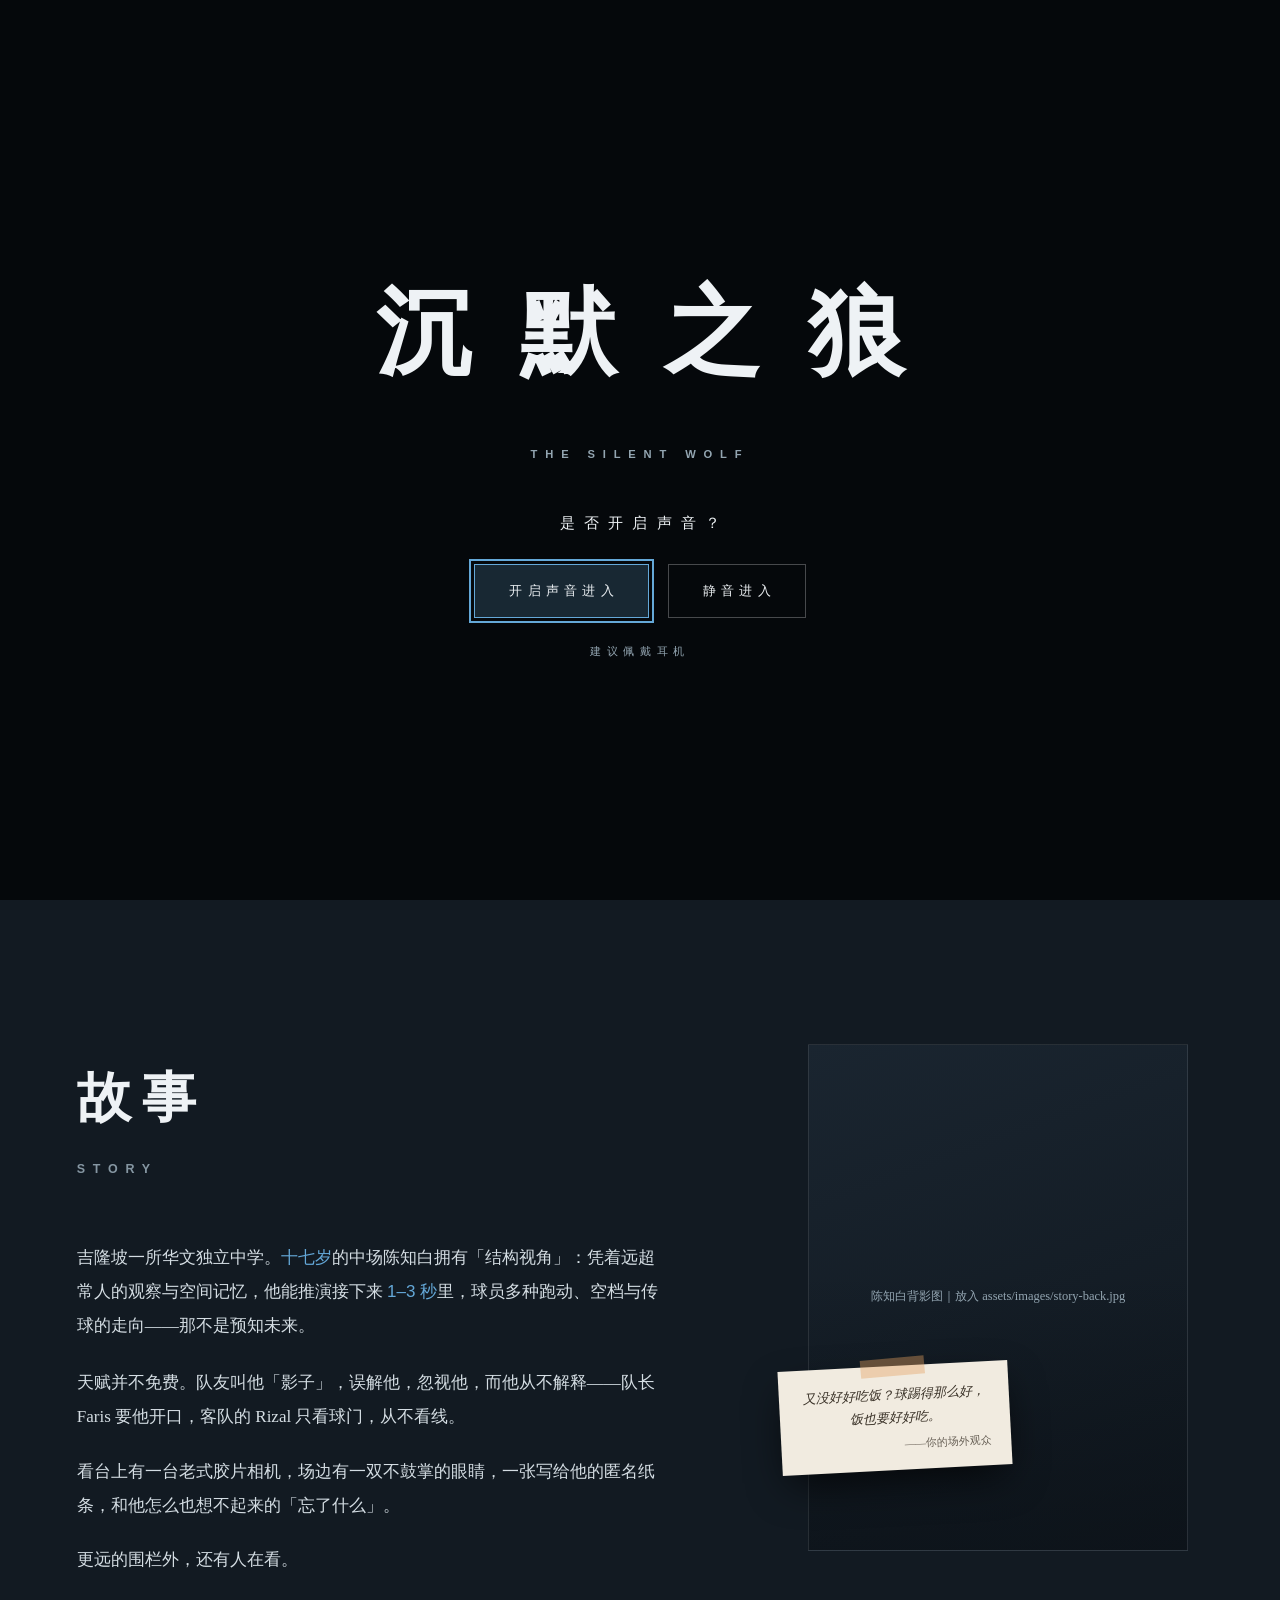
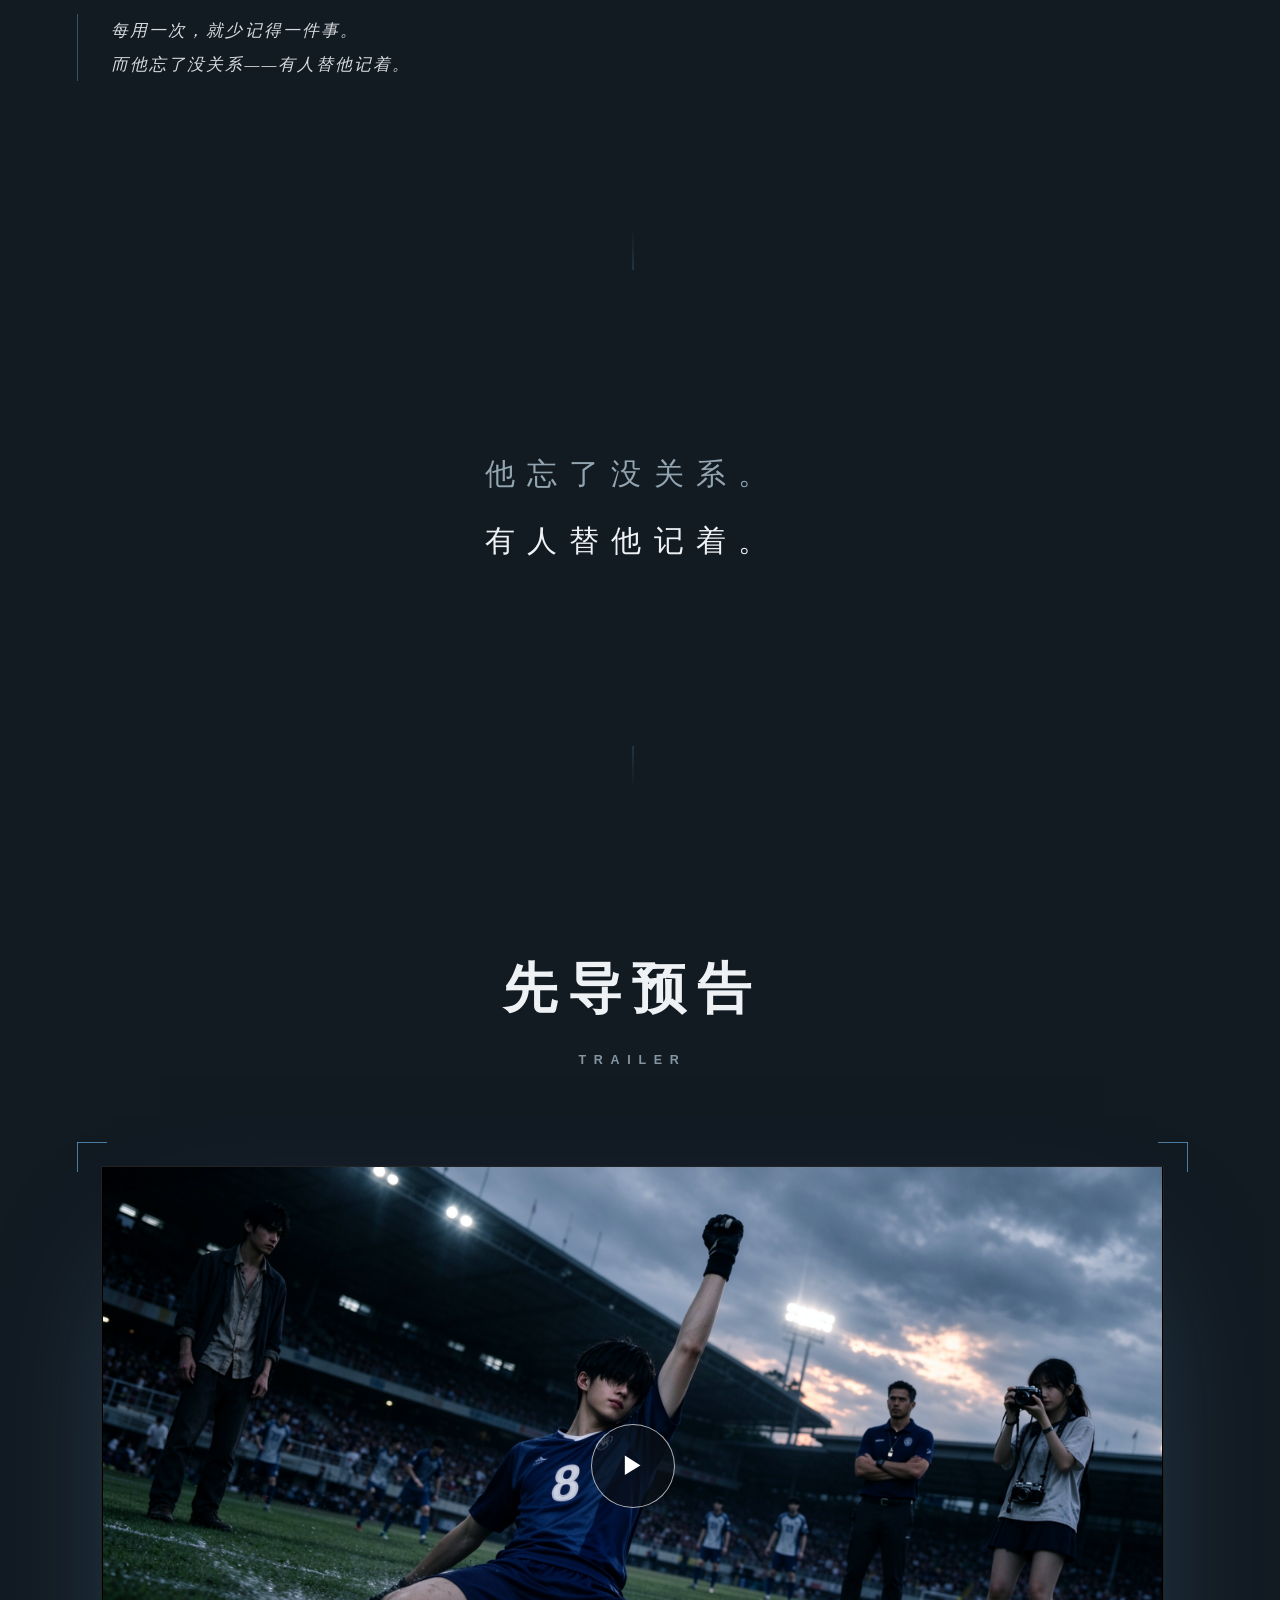
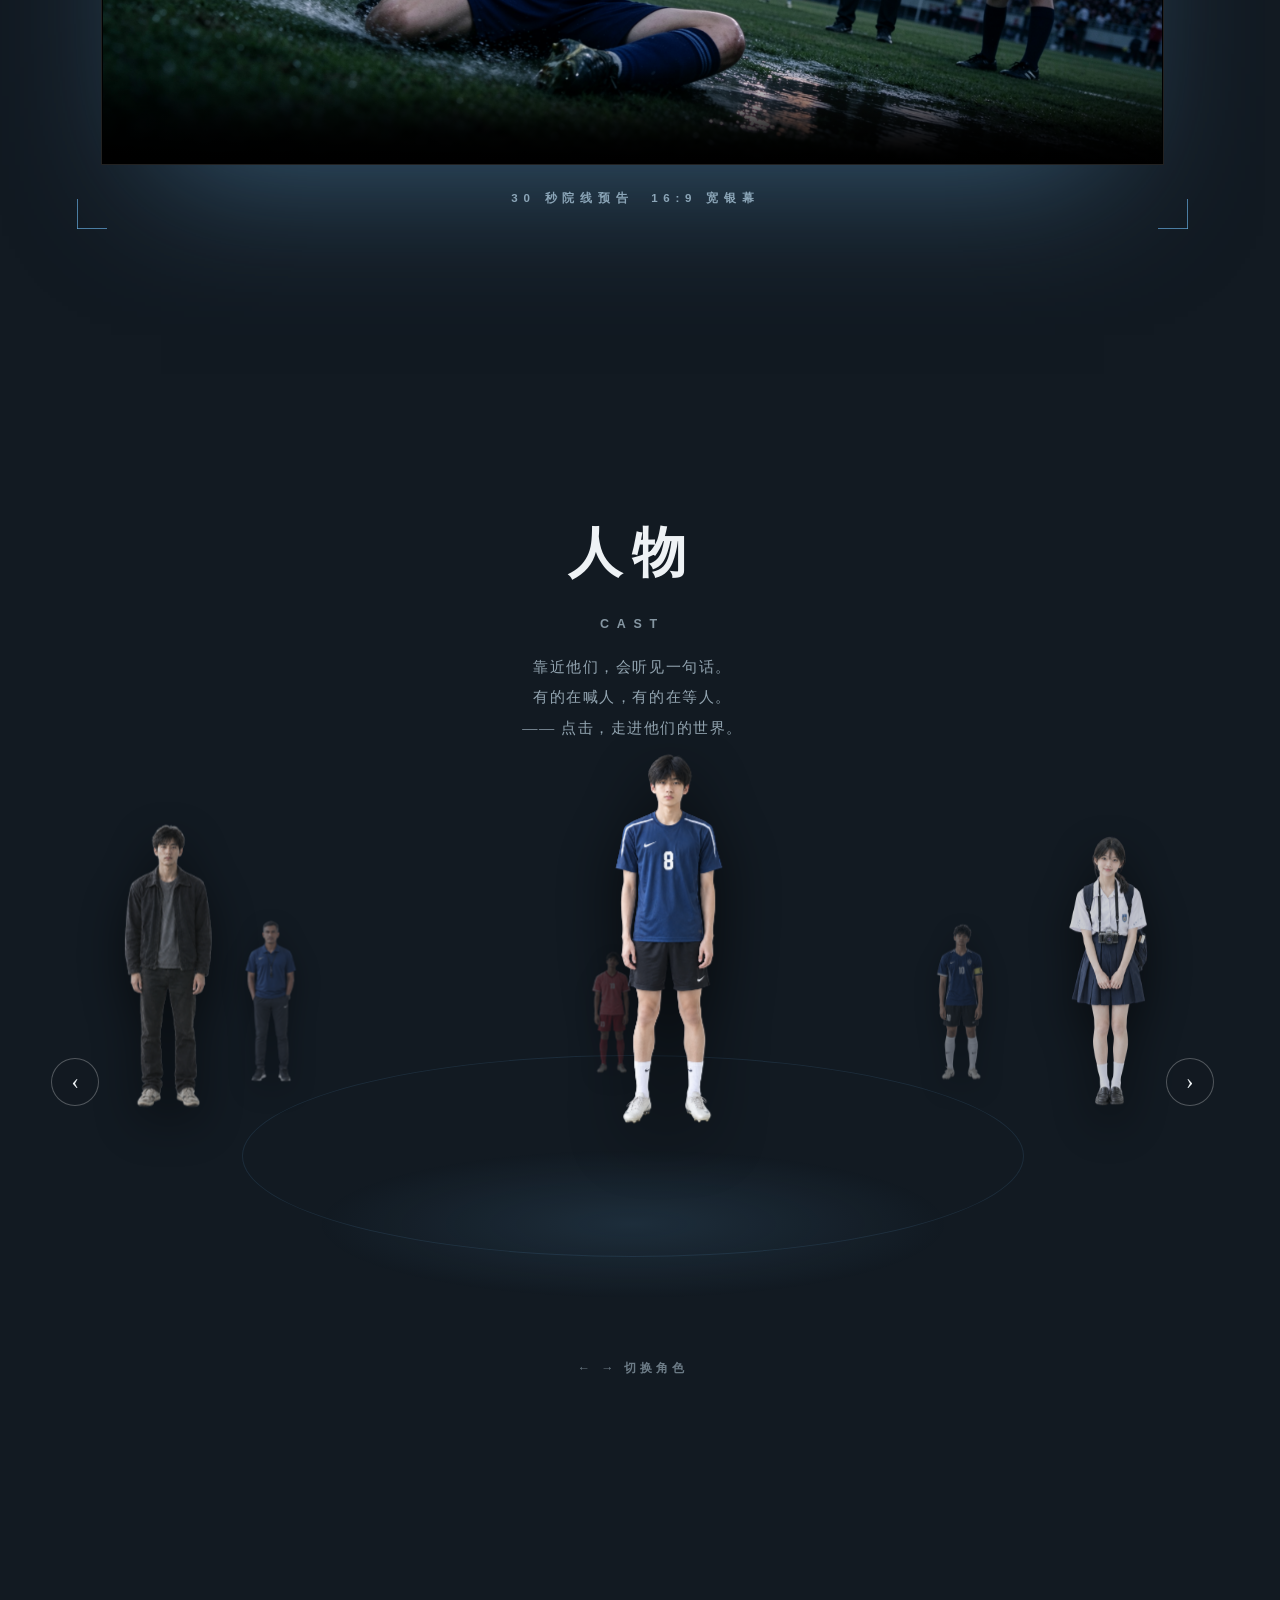
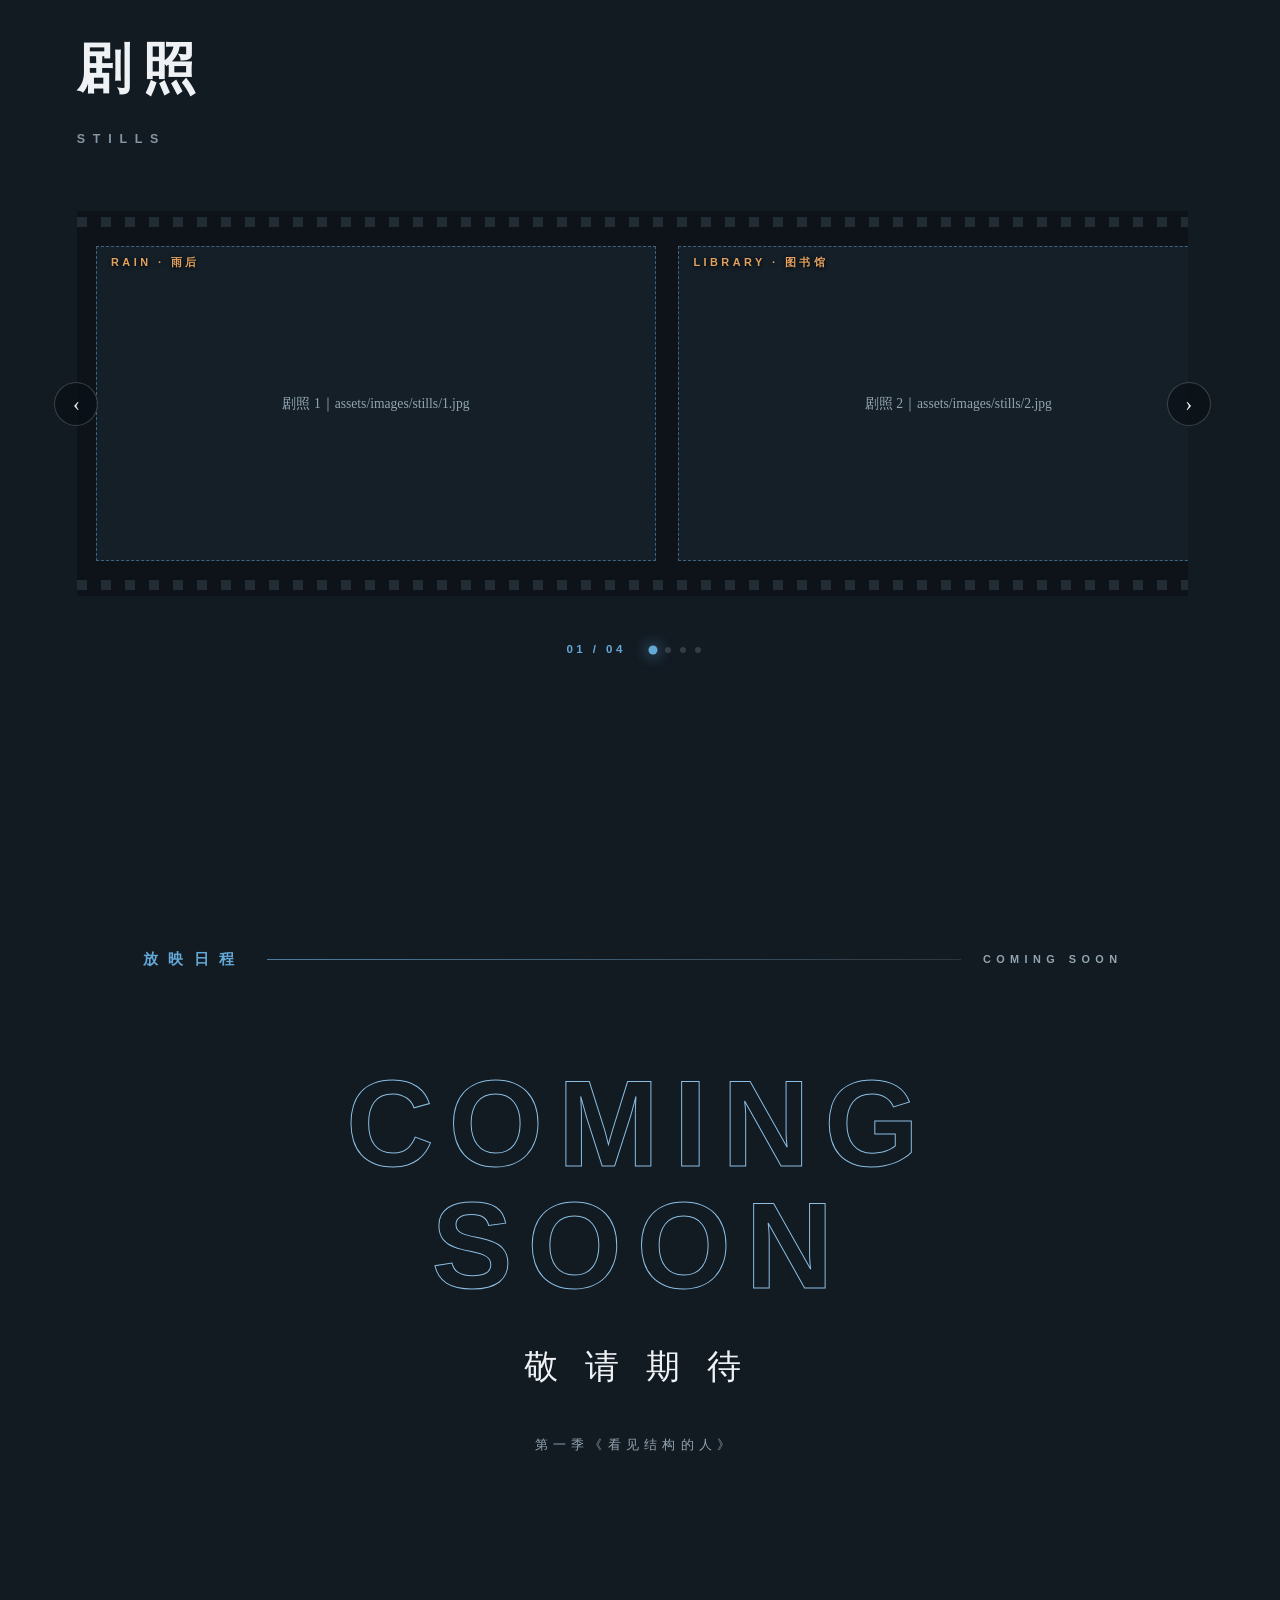
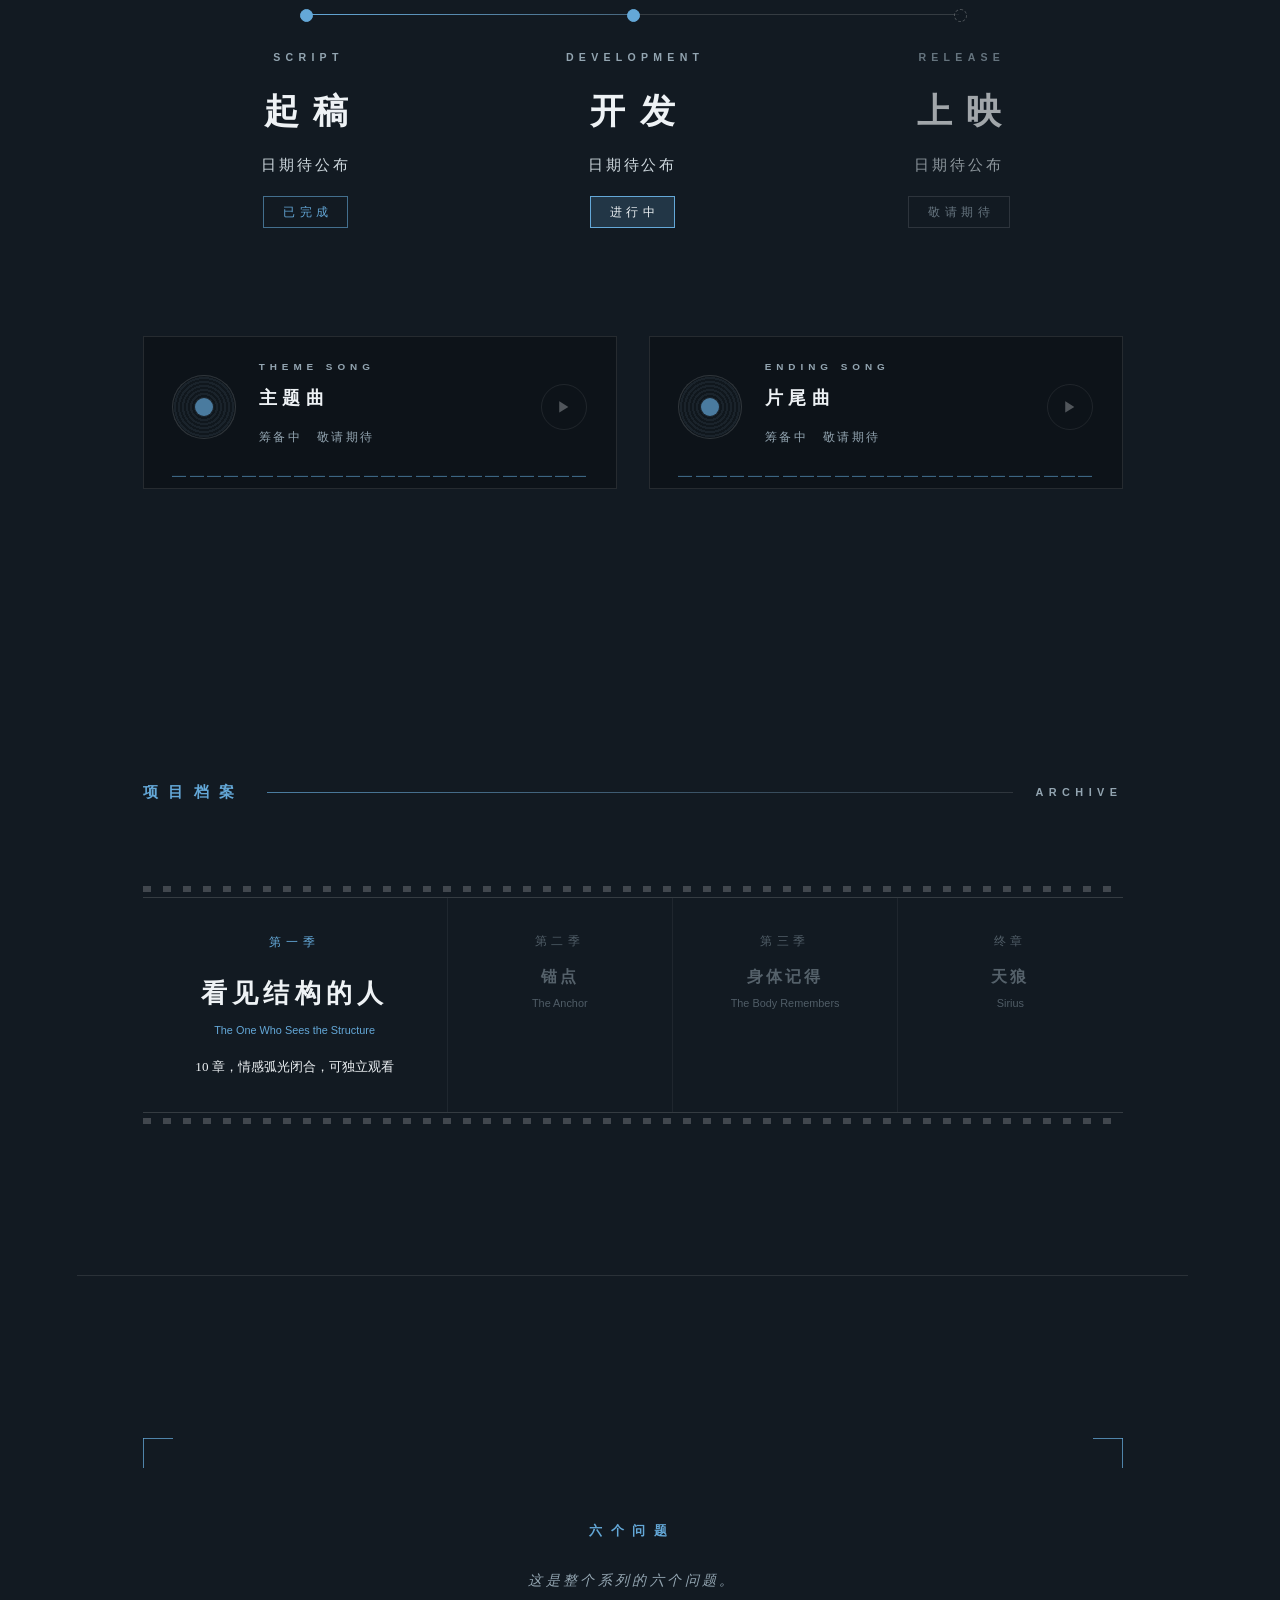
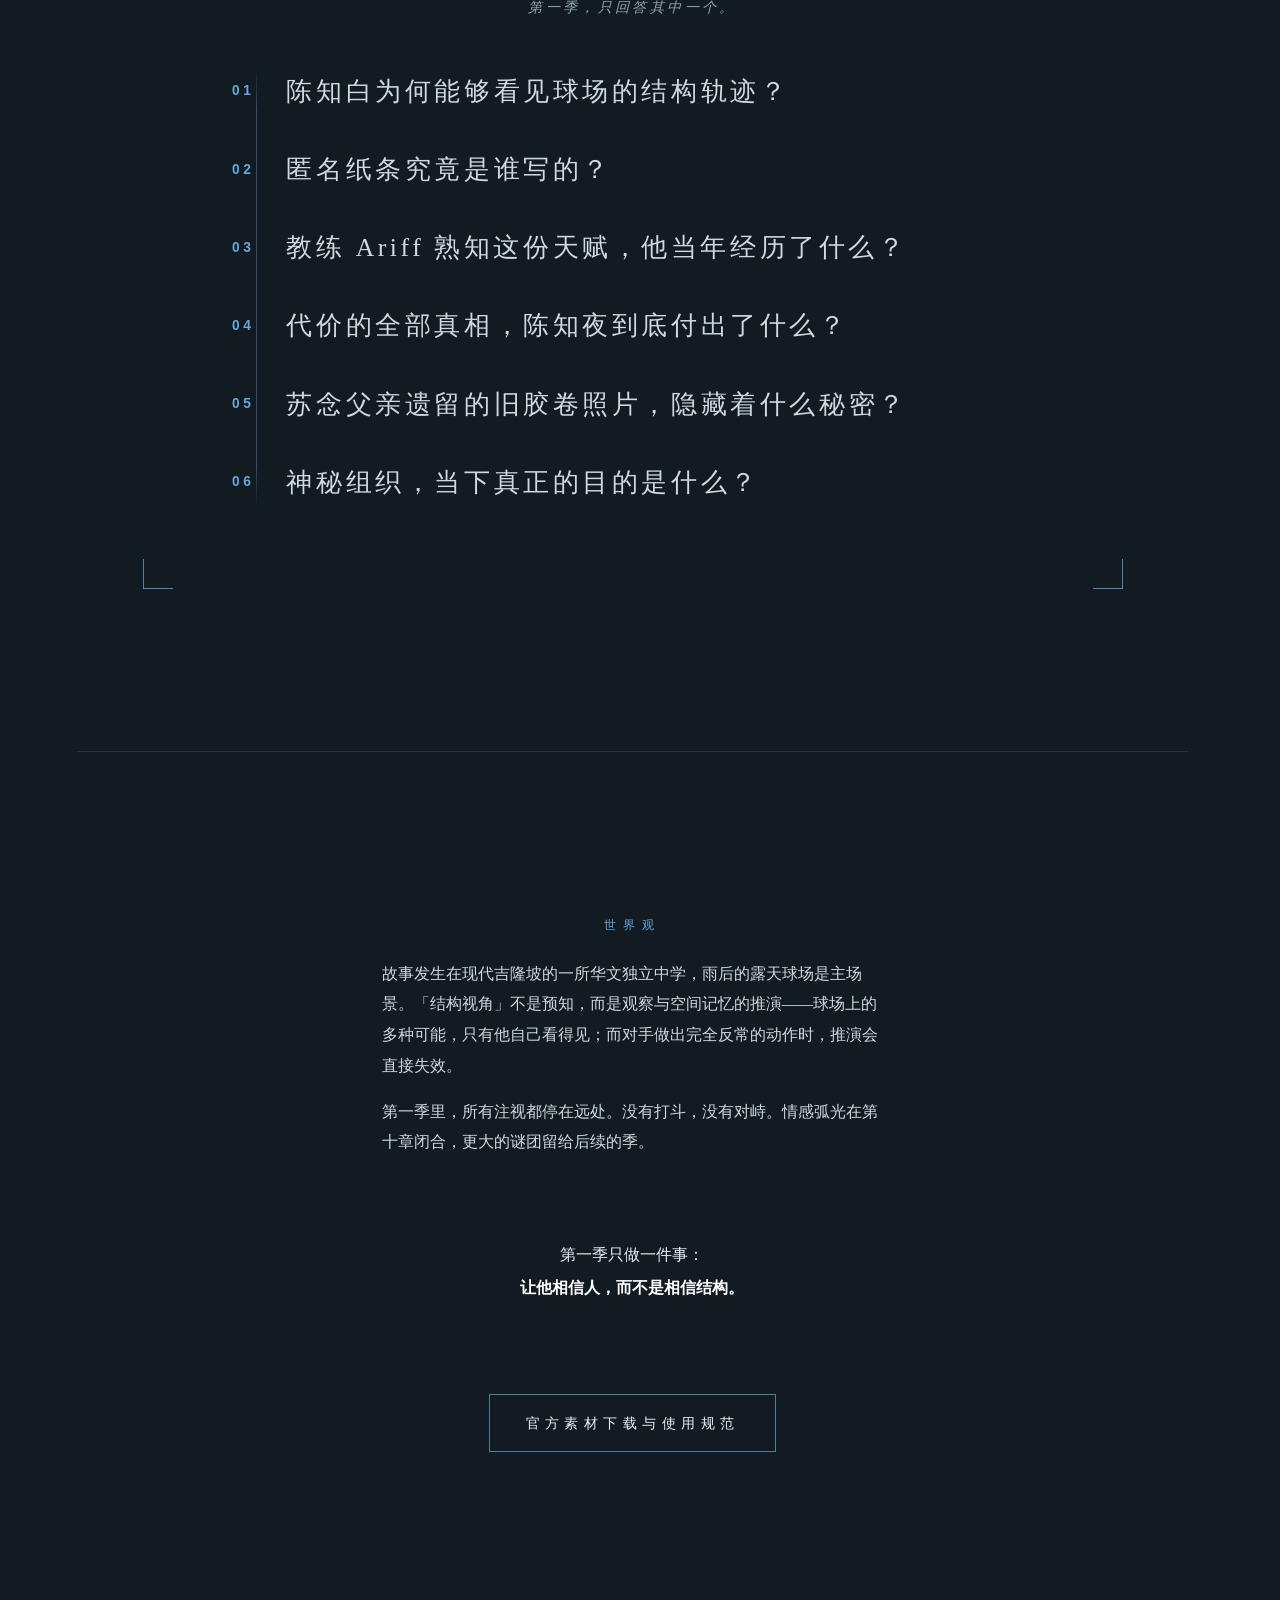
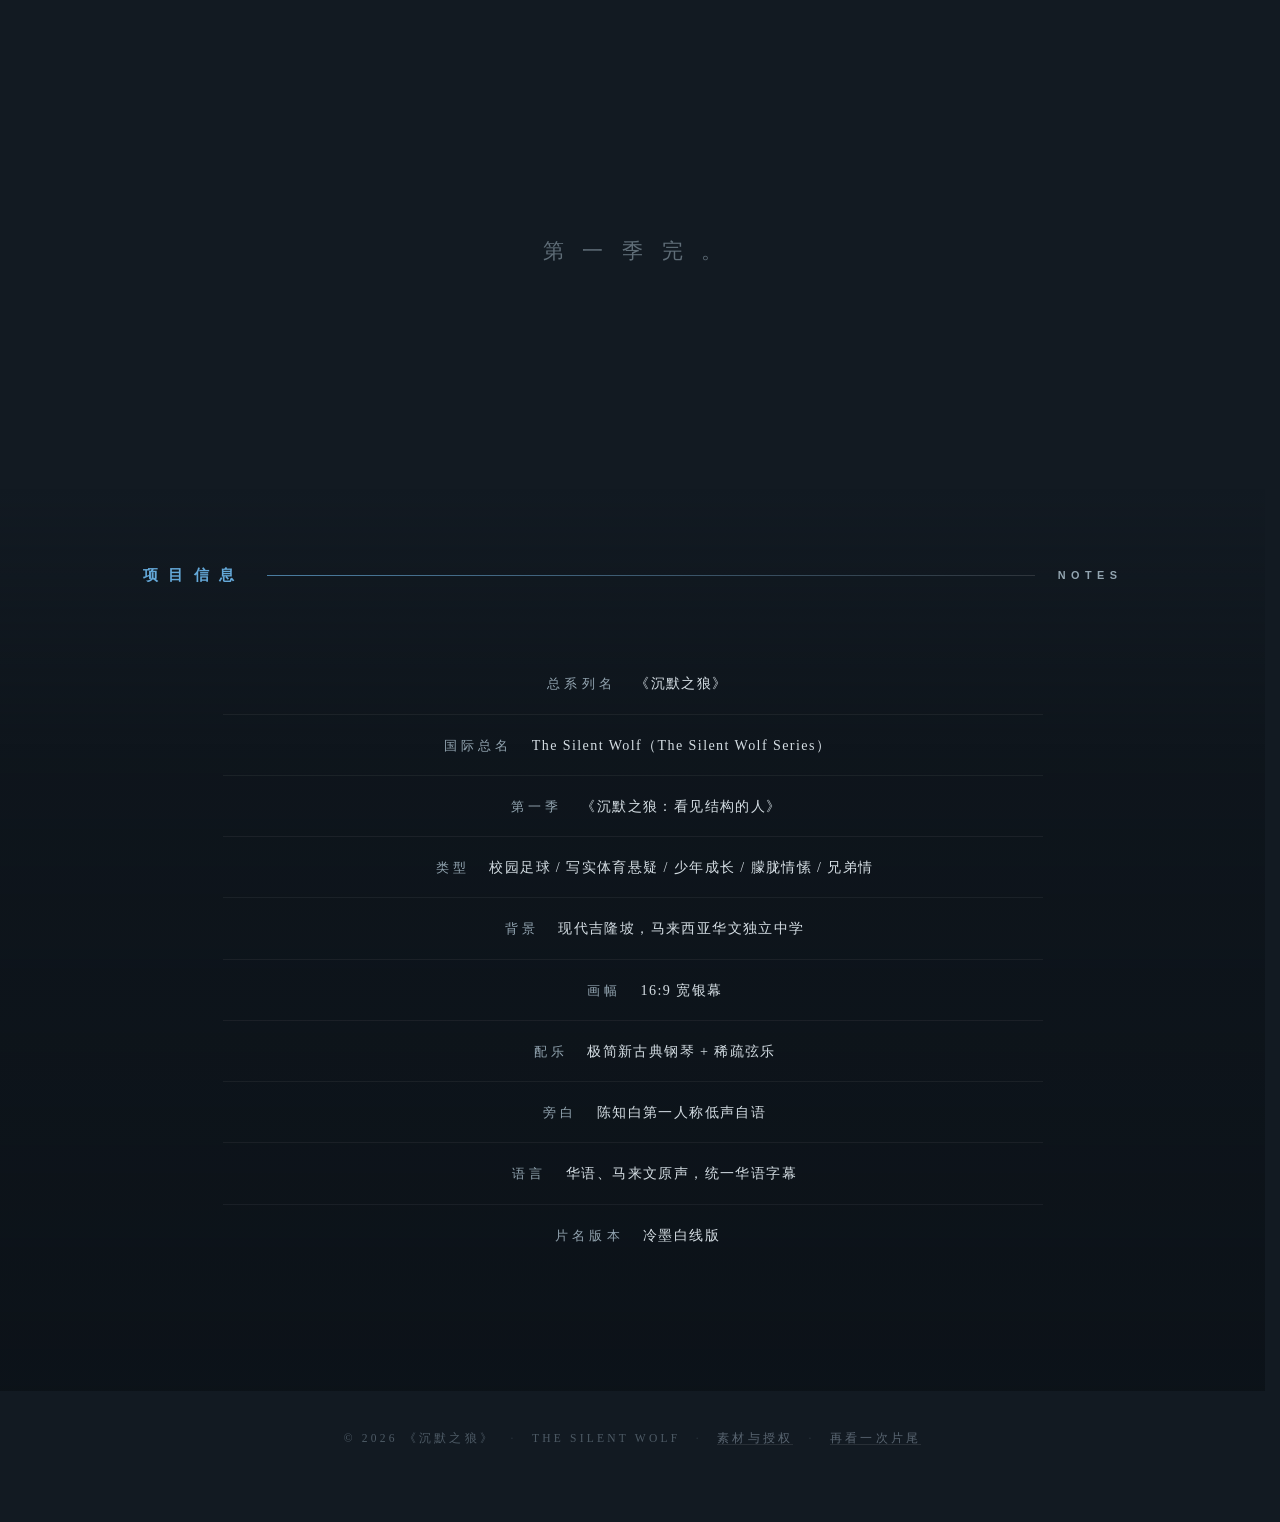
==== commit 2815e6e8: "Updated files" ====
--- a/index.html
+++ b/index.html
@@ -423,7 +423,7 @@
 #sunanpol.closing .sp-card{animation:spFade 1.2s ease-in forwards}
 @keyframes spFade{to{transform:rotate(-2.4deg) translateY(20px);opacity:0}}
 /* Intro */
-#intro{position:fixed;inset:0;z-index:200;background:#05080b;display:grid;place-items:center;cursor:pointer;animation:introOut .7s 6.6s forwards;overflow:hidden}
+#intro{position:fixed;inset:0;z-index:200;background:#05080b;display:grid;place-items:center;cursor:pointer;overflow:hidden}
 #intro::after{content:"";position:absolute;top:0;bottom:0;left:-20%;width:2px;background:linear-gradient(180deg,transparent,#ffffffcc 50%,transparent);box-shadow:0 0 24px #ffffff88;animation:introSweep 2.2s cubic-bezier(.4,.7,.3,1) .3s forwards}
 @keyframes introSweep{to{left:120%}}
 #intro div{text-align:center;position:relative;z-index:1}
@@ -456,16 +456,72 @@
 .ichoose button:hover,.ichoose button:focus-visible{background:color-mix(in srgb,var(--t) 20%,transparent)}
 .ihint{margin-top:1.4rem;font-size:.7rem;letter-spacing:.5em;color:var(--mu);opacity:0;animation:iFade 1s 1.9s ease-out forwards}
 @media(max-width:820px){.vwrap{padding:12px}.vm{letter-spacing:.3em}}
+
+/* ===== 放映日程 / 敬请期待 / 主题曲·片尾曲 / 字幕提示 ===== */
+.sch{text-align:center;padding-bottom:14vh}
+.sch .ah{margin-bottom:10vh}
+.sch-cs{max-width:980px;margin:0 auto 13vh}
+.sch-en{font:900 clamp(2.4rem,9.5vw,8rem)/1 "Helvetica Neue",Arial,sans-serif;letter-spacing:.12em;padding-left:.12em;color:transparent;-webkit-text-stroke:1px color-mix(in srgb,var(--t) 75%,#fff);background:linear-gradient(100deg,transparent 42%,color-mix(in srgb,var(--t) 80%,#fff) 50%,transparent 58%) 160% 0/260% 100% no-repeat;-webkit-background-clip:text;background-clip:text;animation:schShine 6s linear infinite}
+@keyframes schShine{to{background-position:-60% 0}}
+.sch-zh{margin-top:1.6rem;font-size:clamp(1.3rem,3vw,2.1rem);font-weight:300;letter-spacing:.8em;padding-left:.8em}
+.sch-sub{margin-top:2rem;color:var(--mu);font-size:.82rem;letter-spacing:.4em;padding-left:.4em}
+.sch-cdn{display:flex;justify-content:center;gap:clamp(1.2rem,4.5vw,3.4rem);margin-top:3rem}
+.sch-cdn[hidden]{display:none}
+.sch-cdn b{display:block;min-width:2.2em;font:300 clamp(2.2rem,6.2vw,4.2rem)/1 "Helvetica Neue",Arial,sans-serif;letter-spacing:.04em;font-variant-numeric:tabular-nums}
+.sch-cdn span{display:block;margin-top:.7rem;font-size:.68rem;letter-spacing:.5em;padding-left:.5em;color:var(--mu)}
+.sch-tl{--p:0;list-style:none;position:relative;display:grid;grid-template-columns:repeat(3,1fr);max-width:980px;margin:0 auto;padding-top:2.4rem;text-align:center}
+.sch-tl.in{--p:var(--pt,0)}
+.sch-tl::before,.sch-tl::after{content:"";position:absolute;top:2.4rem;left:16.66%;height:1px}
+.sch-tl::before{right:16.66%;background:#ffffff26}
+.sch-tl::after{width:calc(var(--p)*66.66%);background:linear-gradient(90deg,var(--t),color-mix(in srgb,var(--t) 40%,transparent));transition:width 2.2s cubic-bezier(.3,.6,.2,1)}
+.sch-step{position:relative;padding-top:2.4rem}
+.sch-step::before{content:"";position:absolute;left:50%;top:-5px;width:11px;height:11px;margin-left:-5.5px;border:1px solid #ffffff66;border-radius:50%;background:var(--bg)}
+.sch-step.done::before{background:var(--t);border-color:var(--t)}
+.sch-step.now::before{background:var(--t);border-color:var(--t);animation:schRec 1.8s ease-in-out infinite}
+.sch-step.soon::before{border-style:dashed}
+@keyframes schRec{0%,100%{box-shadow:0 0 0 0 color-mix(in srgb,var(--t) 50%,transparent)}50%{box-shadow:0 0 0 10px color-mix(in srgb,var(--t) 0%,transparent)}}
+.sch-step small{display:block;font:600 .66rem/1 Arial,sans-serif;letter-spacing:.5em;padding-left:.5em;color:var(--mu)}
+.sch-step b{display:block;margin:.9rem 0 .2rem;font-size:clamp(1.5rem,3vw,2.2rem);letter-spacing:.4em;padding-left:.4em;font-weight:700}
+.sch-step .dt{display:block;font-style:normal;color:#cfd9df;font-size:.92rem;letter-spacing:.2em}
+.sch-step .ss{display:inline-block;margin-top:1rem;padding:.2rem .9rem .2rem calc(.9rem + .4em);border:1px solid #ffffff2e;font-size:.72rem;letter-spacing:.4em;color:var(--mu)}
+.sch-step.done .ss{border-color:color-mix(in srgb,var(--t) 60%,transparent);color:var(--t)}
+.sch-step.now .ss{background:color-mix(in srgb,var(--t) 20%,transparent);border-color:var(--t);color:var(--tx)}
+.sch-step.soon{opacity:.65}
+.sch-mus{display:grid;grid-template-columns:repeat(auto-fit,minmax(300px,1fr));gap:2rem;max-width:980px;margin:12vh auto 0}
+.sch-trk{position:relative;display:grid;grid-template-columns:auto 1fr auto;align-items:center;gap:1.4rem;padding:1.6rem 1.8rem 2.2rem;background:#0d1319;border:1px solid #ffffff1a;text-align:left}
+.sch-disc{position:relative;width:64px;height:64px;border-radius:50%;background:repeating-radial-gradient(circle at 50% 50%,#1a232b 0 2px,#10171d 2px 4px);border:1px solid #ffffff22}
+.sch-disc i{position:absolute;left:50%;top:50%;width:18px;height:18px;margin:-9px;border-radius:50%;background:color-mix(in srgb,var(--t) 70%,#0d1319)}
+.sch-trk.playing .sch-disc{animation:schSpin 3.2s linear infinite}
+@keyframes schSpin{to{transform:rotate(360deg)}}
+.sch-info small{display:block;font:600 .62rem/1 Arial,sans-serif;letter-spacing:.5em;color:var(--mu)}
+.sch-info b{display:block;margin:.5rem 0 .1rem;font-size:1.15rem;letter-spacing:.3em}
+.sch-info .tst{font-style:normal;font-size:.78rem;letter-spacing:.2em;color:var(--mu)}
+.sch-trk.ready .tst{color:var(--t)}
+.sch-bars{position:absolute;left:1.8rem;right:1.8rem;bottom:.7rem;height:14px;display:flex;align-items:flex-end;gap:3px;opacity:.55}
+.sch-bars i{flex:1;height:100%;background:var(--t);transform:scaleY(.08);transform-origin:50% 100%;transition:transform .08s linear}
+.sch-pb{width:46px;height:46px;border-radius:50%;border:1px solid var(--t);background:transparent;color:var(--tx);cursor:pointer;font-size:.9rem}
+.sch-pb:disabled{opacity:.3;cursor:not-allowed;border-color:#ffffff44}
+.sch-pb:not(:disabled):hover{background:color-mix(in srgb,var(--t) 24%,transparent)}
+#cue{position:fixed;left:50%;bottom:8vh;transform:translate(-50%,10px);z-index:125;max-width:86vw;padding:.45rem 1.1rem;background:#05080bcc;color:#eef2f5;font-size:.92rem;letter-spacing:.3em;text-align:center;opacity:0;pointer-events:none;transition:opacity .5s,transform .5s}
+#cue.on{opacity:1;transform:translate(-50%,0)}
+@media(max-width:820px){.sch-tl{grid-template-columns:1fr;gap:2.6rem;padding-top:0}.sch-tl::before,.sch-tl::after{display:none}.sch-step{padding-top:1.4rem}.sch-step::before{display:none}.sch-step.soon{opacity:.8}}
+
+/* ===== 开场：每次进入都询问是否开启声音；等访客选择后才进入 ===== */
+html.intro-open,html.intro-open body{overflow:hidden}
+.iask{margin-top:3rem;font-size:.95rem;letter-spacing:.6em;padding-left:.6em;color:var(--tx);opacity:0;animation:iFade 1s 1.3s ease-out forwards}
+.iask+.ichoose{margin-top:1.6rem}
+html.intro-open .hero h1 .ch,html.intro-open .hero .slogan,html.intro-open .hero .hero-sub,html.intro-open .scroll-hint{animation-play-state:paused}
 </style>
 <noscript><style>.rv{opacity:1;transform:none;filter:none}.hero h1 .ch,.hero .slogan,.hero .hero-sub,.scroll-hint{opacity:1;filter:none;animation:none}.cd .cd-row{opacity:1;transform:none}.story-visual,.sv-note{opacity:1;transform:none}</style></noscript>
 </head>
 <body data-t="base">
-<script>try{if(sessionStorage.getItem('swi'))document.documentElement.classList.add('nointro')}catch(e){}</script>
+<script>(function(){try{var d=document.documentElement,n=(performance.getEntriesByType&&performance.getEntriesByType('navigation')[0])||{},internal=!!document.referrer&&location.origin!=='null'&&document.referrer.indexOf(location.origin)===0&&n.type!=='reload';d.classList.add(internal?'nointro':'intro-open')}catch(e){document.documentElement.classList.add('intro-open')}
+setTimeout(function(){if(!window.__swReady){var i=document.getElementById('intro');if(i)i.style.display='none';var r=document.documentElement;r.classList.remove('intro-open');r.classList.add('nointro')}},5000)})()</script>
 <div class="wash"></div><div id="bar"></div>
-<div id="intro" role="dialog" aria-label="进入沉默之狼"><div><b>沉默之狼</b><small>THE SILENT WOLF</small><div class="ichoose"><button type="button" id="isnd">开启声音进入</button><button type="button" id="imute">静音进入</button></div><p class="ihint">建议佩戴耳机</p></div></div>
+<div id="intro" role="dialog" aria-label="进入沉默之狼"><div><b>沉默之狼</b><small>THE SILENT WOLF</small><p class="iask">是否开启声音？</p><div class="ichoose"><button type="button" id="isnd">开启声音进入</button><button type="button" id="imute">静音进入</button></div><p class="ihint">建议佩戴耳机</p></div></div>
 <header>
   <a class="brand" href="#top"><img src="assets/images/logo.png" alt="" onerror="this.remove()">沉默之狼</a>
-  <nav><a href="#story" data-n="story">故事</a><a href="#trailer" data-n="trailer">预告</a><a href="#cast" data-n="cast">人物</a><a href="#stills" data-n="stills">剧照</a><a href="#archive" data-n="archive">档案</a></nav>
+  <nav><a href="#story" data-n="story">故事</a><a href="#trailer" data-n="trailer">预告</a><a href="#cast" data-n="cast">人物</a><a href="#stills" data-n="stills">剧照</a><a href="#schedule" data-n="schedule">日程</a><a href="#archive" data-n="archive">档案</a></nav>
   <button class="snd" id="snd" aria-pressed="false" title="开启声音（风声与音效）"><span class="eq" aria-hidden="true"><i></i><i></i><i></i></span>声音</button>
 </header>
 
@@ -542,6 +598,24 @@
   </div>
 </section>
 
+<section class="sec sch" id="schedule" data-t="base" data-n="schedule">
+  <div class="ah"><h2>放映日程</h2><i></i><span>COMING SOON</span></div>
+  <div class="sch-cs rv">
+    <p class="sch-en" id="sch-en">COMING SOON</p>
+    <p class="sch-zh" id="sch-zh">敬请期待</p>
+    <div class="sch-cdn" id="sch-cdn" hidden aria-live="off"><div><b data-u="d">0</b><span>天</span></div><div><b data-u="h">00</b><span>时</span></div><div><b data-u="m">00</b><span>分</span></div><div><b data-u="s">00</b><span>秒</span></div></div>
+    <p class="sch-sub" id="sch-sub">第一季《看见结构的人》</p>
+  </div>
+  <ol class="sch-tl rv" id="sch-tl" aria-label="制作与放映进度">
+    <li class="sch-step done" data-k="draft"><small>SCRIPT</small><b>起稿</b><em class="dt">日期待公布</em><span class="ss">已完成</span></li>
+    <li class="sch-step now" data-k="dev"><small>DEVELOPMENT</small><b>开发</b><em class="dt">日期待公布</em><span class="ss">进行中</span></li>
+    <li class="sch-step soon" data-k="release"><small>RELEASE</small><b>上映</b><em class="dt">日期待公布</em><span class="ss">敬请期待</span></li>
+  </ol>
+  <div class="sch-mus rv">
+    <div class="sch-trk" data-k="theme"><div class="sch-disc" aria-hidden="true"><i></i></div><div class="sch-info"><small>THEME SONG</small><b>主题曲</b><em class="tst">筹备中　敬请期待</em></div><button type="button" class="sch-pb" disabled aria-label="播放主题曲">▶</button><div class="sch-bars" aria-hidden="true"><i></i><i></i><i></i><i></i><i></i><i></i><i></i><i></i><i></i><i></i><i></i><i></i><i></i><i></i><i></i><i></i><i></i><i></i><i></i><i></i><i></i><i></i><i></i><i></i></div></div>
+    <div class="sch-trk" data-k="ending"><div class="sch-disc" aria-hidden="true"><i></i></div><div class="sch-info"><small>ENDING SONG</small><b>片尾曲</b><em class="tst">筹备中　敬请期待</em></div><button type="button" class="sch-pb" disabled aria-label="播放片尾曲">▶</button><div class="sch-bars" aria-hidden="true"><i></i><i></i><i></i><i></i><i></i><i></i><i></i><i></i><i></i><i></i><i></i><i></i><i></i><i></i><i></i><i></i><i></i><i></i><i></i><i></i><i></i><i></i><i></i><i></i></div></div>
+  </div>
+</section>
 <section class="arc" id="archive" data-t="base" data-n="archive">
   <div class="arc-block">
     <div class="ah"><h2>项目档案</h2><i></i><span>ARCHIVE</span></div>
@@ -682,7 +756,7 @@
 function AC(){
  if(!ac){
   try{
-   ac=new (window.AudioContext||window.webkitAudioContext)();
+   ac=new (window.AudioContext||window.webkitAudioContext)();HOWLWAVE=null;
    var comp=ac.createDynamicsCompressor();comp.threshold.value=-20;comp.knee.value=18;comp.ratio.value=3.2;comp.attack.value=.006;comp.release.value=.28;
    mst=ac.createGain();mst.gain.value=.9;mst.connect(comp);comp.connect(ac.destination);
    var sr=ac.sampleRate,len=Math.floor(sr*2.6),ir=ac.createBuffer(2,len,sr),ch,i,d,lp,t,w,b0,b1,b2,b3,b4,b5,b6;
@@ -736,30 +810,42 @@
  o.connect(g);out(g,.22);o.start(t);lf.start(t);am.start(t);o.stop(t+len+.05);lf.stop(t+len+.05);am.stop(t+len+.05);
  nz(len,'bandpass',3000,2.2,vol*.5,{a:.03,wet:.2});
 }
-/* 狼嚎（陈知白「天狼」）：锯齿波声源 + 共振峰滤波 + 延迟出现的颤音 + 气声，远处的、带回声的长嚎 */
+/* 狼嚎（陈知白「天狼」）：多只狼的合唱。
+   声源 = 28 次谐波的周期波（像真实声带，高频泛音丰富）+ 慢速音高抖动 + 5.6Hz 颤音 + 气声，
+   再过三个共振峰（"呜—"的元音）与峡谷回声。头狼先起，另两只狼稍后加入，音高各不相同。 */
+var HOWLWAVE=null;
+function howlWave(){
+ if(!HOWLWAVE){var n=28,re=new Float32Array(n),im=new Float32Array(n),k;for(k=1;k<n;k++)im[k]=(k%2?1:.8)/Math.pow(k,1.05);HOWLWAVE=ac.createPeriodicWave(re,im)}
+ return HOWLWAVE;
+}
 function howlSnd(o){
- o=o||{};var vol=o.vol||.1,sc=o.len||1,f0=o.f||300,base=o.t||0,L=3.9*sc;
- function voice(off,mult,v,pan){
-  var tt=ac.currentTime+base+off,mix=ac.createGain(),lp=ac.createBiquadFilter(),p1=ac.createBiquadFilter(),p2=ac.createBiquadFilter(),g=ac.createGain(),
-  cfg=[['sawtooth',1,.32],['sawtooth',1.006,.32],['sine',1,.7],['triangle',2,.12]],
-  pts=[[0,.78],[.22,.92],[.34,1.2],[.5,1.72],[.64,1.76],[.74,1.8],[.86,1.46],[1,1]],
-  vib=ac.createOscillator(),vg=ac.createGain();
-  vib.frequency.value=5.3;vg.gain.setValueAtTime(0,tt);vg.gain.linearRampToValueAtTime(10*mult,tt+L*.5);vib.connect(vg);
-  cfg.forEach(function(c){var s=ac.createOscillator(),cg=ac.createGain();s.type=c[0];cg.gain.value=c[2];
-   s.frequency.setValueAtTime(f0*pts[0][1]*mult*c[1],tt);
-   pts.forEach(function(p,k){if(k)s.frequency.linearRampToValueAtTime(f0*p[1]*mult*c[1],tt+L*p[0])});
-   vg.connect(s.frequency);s.connect(cg);cg.connect(mix);s.start(tt);s.stop(tt+L+.3)});
-  vib.start(tt);vib.stop(tt+L+.3);
-  lp.type='lowpass';lp.frequency.value=1500;lp.Q.value=1.2;
-  p1.type='peaking';p1.frequency.value=680;p1.Q.value=2;p1.gain.value=7;
-  p2.type='peaking';p2.frequency.value=1120;p2.Q.value=2;p2.gain.value=4;
-  mix.connect(lp);lp.connect(p1);p1.connect(p2);p2.connect(g);
-  g.gain.setValueAtTime(.0001,tt);g.gain.linearRampToValueAtTime(v,tt+.55);g.gain.linearRampToValueAtTime(v*.92,tt+L*.7);g.gain.exponentialRampToValueAtTime(.0001,tt+L);
-  out(g,.7,pan);
-  nz(L*.9,'bandpass',1000,.9,v*.3,{pink:1,a:.55,t:base+off,wet:.4,pan:pan});
- }
- voice(0,1,vol,o.pan==null?-.25:o.pan);
- if(o.answer)voice(2.3*sc,.84,vol*.5,.3);
+ o=o||{};var vol=o.vol||.1,sc=o.len||1,f0=o.f||330,base=o.t||0,L0=4.6*sc;
+ var bus=ac.createGain(),dl=ac.createDelay(1),fb=ac.createGain(),dlp=ac.createBiquadFilter(),dg=ac.createGain();
+ dl.delayTime.value=.46;fb.gain.value=.3;dlp.type='lowpass';dlp.frequency.value=2200;dg.gain.value=.38;
+ bus.connect(dl);dl.connect(dlp);dlp.connect(fb);fb.connect(dl);dlp.connect(dg);
+ out(bus,.55);out(dg,.5);
+ var voices=o.solo?[[0,1,1,-.25]]:[[0,1,1,-.25],[.8,.79,.7,.45],[1.6,1.19,.5,-.55]];
+ var pts=[[0,.8],[.16,.9],[.3,1.25],[.44,1.78],[.55,2.05],[.62,2.1],[.7,2.12],[.8,1.9],[.9,1.5],[1,1.12]];
+ voices.forEach(function(v,idx){
+  var off=v[0],mult=v[1],vg=v[2],pan=v[3],tt=ac.currentTime+base+off,L=L0*(1+idx*.08),
+  s1=ac.createOscillator(),s2=ac.createOscillator(),pre=ac.createGain(),lp=ac.createBiquadFilter(),p1=ac.createBiquadFilter(),p2=ac.createBiquadFilter(),p3=ac.createBiquadFilter(),g=ac.createGain(),
+  vib=ac.createOscillator(),vd=ac.createGain(),jit=ac.createOscillator(),jd=ac.createGain(),am=ac.createOscillator(),ad=ac.createGain();
+  s1.setPeriodicWave(howlWave());s2.setPeriodicWave(howlWave());
+  [s1,s2].forEach(function(s,i){var m=f0*mult*(i?1.004:1);s.frequency.setValueAtTime(m*pts[0][1],tt);pts.forEach(function(p,k){if(k)s.frequency.linearRampToValueAtTime(m*p[1],tt+L*p[0])});vd.connect(s.frequency);jd.connect(s.frequency);s.connect(pre)});
+  vib.frequency.value=5.6;vd.gain.setValueAtTime(0,tt);vd.gain.linearRampToValueAtTime(14*mult,tt+L*.55);vib.connect(vd);
+  jit.frequency.value=1.9+idx*.3;jd.gain.value=5*mult;jit.connect(jd);
+  pre.gain.value=.5;
+  lp.type='lowpass';lp.frequency.value=4200;lp.Q.value=.7;
+  p1.type='peaking';p1.frequency.value=620;p1.Q.value=3;p1.gain.value=9;
+  p2.type='peaking';p2.frequency.value=1180;p2.Q.value=3;p2.gain.value=7;
+  p3.type='peaking';p3.frequency.value=2700;p3.Q.value=2;p3.gain.value=4;
+  pre.connect(lp);lp.connect(p1);p1.connect(p2);p2.connect(p3);p3.connect(g);
+  g.gain.setValueAtTime(.0001,tt);g.gain.linearRampToValueAtTime(vg*vol,tt+.9);g.gain.linearRampToValueAtTime(vg*vol*.92,tt+L*.72);g.gain.exponentialRampToValueAtTime(.0001,tt+L);
+  am.frequency.value=6.3;ad.gain.value=vg*vol*.1;am.connect(ad);ad.connect(g.gain);
+  if(ac.createStereoPanner){var pn=ac.createStereoPanner();pn.pan.value=pan;g.connect(pn);pn.connect(bus)}else g.connect(bus);
+  [s1,s2,vib,jit,am].forEach(function(x){x.start(tt);x.stop(tt+L+.3)});
+  nz(L*.9,'bandpass',2600,.8,vg*vol*.45,{pink:1,a:.9,t:base+off,wet:.4,pan:pan});
+ });
 }
 /* 钢琴：加法合成 + 琴槌轻响，长衰减 + 空间感 */
 function pianoNote(f,t,v){
@@ -826,8 +912,8 @@
  whistle:function(){whistleSnd(.6,.085)},
  ding:function(){whistleSnd(.6,.085)},
  whistleS:function(){whistleSnd(.22,.045)},
- howl:function(){howlSnd({vol:.075,answer:1})},
- howlSoft:function(){howlSnd({vol:.035,len:.8})},
+ howl:function(){if(!playSample('wolf',.9,1,-.2))howlSnd({vol:.095})},
+ howlSoft:function(){if(!playSample('wolf',.5,.97,-.2))howlSnd({vol:.075,len:.85,solo:1})},
  clap:function(){[0,.013,.027].forEach(function(t,i){nz(.016,'bandpass',1500+i*140,1.1,.25,{t:t,a:.0008,wet:.2})});nz(.14,'bandpass',900,.7,.12,{t:.03,wet:.3})},
  ball:function(){osc('sine',160,70,.1,.16);nz(.03,'lowpass',620,.8,.12);osc('sine',140,65,.08,.08,{t:.17});nz(.02,'lowpass',560,.8,.06,{t:.17})},
  wind:function(){nz(1.5,'bandpass',260,.8,.3,{pink:1,f2:1300,a:.55,wet:.3,pan:-.5});nz(1.5,'lowpass',180,.7,.18,{pink:1,a:.4});nz(1.35,'bandpass',900,24,.08,{pink:1,f2:1250,a:.5,t:.1,pan:.4,wet:.4})},
@@ -841,25 +927,48 @@
  piano:function(){var ch=PROG[Math.min(pIdx,PROG.length-1)];pIdx++;ch.forEach(function(f,i){pianoNote(f,i*.22,.09-i*.008)})},
  watchOn:function(){watchStart()},
  watchOff:function(){watchStop()},
- title:function(){osc('sine',70,32,2.6,.22,{wet:.35,a:.02});nz(2,'lowpass',200,.7,.16,{pink:1,a:.9,wet:.4});whoosh(1.7,.08,{f:200,f2:900});pianoNote(220,.2,.08);pianoNote(329.63,.55,.07);howlSnd({vol:.04,len:.85,t:1.5,f:290})}
+ title:function(){osc('sine',70,32,2.6,.22,{wet:.35,a:.02});nz(2,'lowpass',200,.7,.16,{pink:1,a:.9,wet:.4});whoosh(1.7,.08,{f:200,f2:900});pianoNote(220,.2,.08);pianoNote(329.63,.55,.07);howlSnd({vol:.06,len:.9,t:1.4,f:300,solo:1})}
 };
-function play(n){if(!soundOn||!AC())return;if(videoOn&&n!=='click')return;try{if(SFX[n])SFX[n]()}catch(e){}}
+/* 电影字幕式的声音提示：[远处，传来狼嚎]（同时服务听障与低音量场景） */
+var cueT=null,cueLast={},CUES={howl:'远处，传来狼嚎',howlSoft:'远处，传来狼嚎',shutter:'相机快门声',whistle:'口哨声'};
+function cue(txt){
+ var n=Date.now();if(cueLast[txt]&&n-cueLast[txt]<3500)return;cueLast[txt]=n;
+ var el=document.getElementById('cue');if(!el){el=document.createElement('div');el.id='cue';el.setAttribute('role','status');document.body.appendChild(el)}
+ el.textContent='['+txt+']';el.classList.add('on');clearTimeout(cueT);cueT=setTimeout(function(){el.classList.remove('on')},2800);
+}
+var mediaOn={};
+function setMedia(id,on){mediaOn[id]=on;var any=false,k;for(k in mediaOn)if(mediaOn[k])any=true;duck(any)}
+function play(n){if(!soundOn||!AC())return;if(videoOn&&n!=='click')return;if(CUES[n])cue(CUES[n]);try{if(SFX[n])SFX[n]()}catch(e){}}
+/* ---------- 真实录音通道：把真实狼嚎放到 assets/audio/wolf-howl.mp3（或 .ogg / .wav），将自动优先使用 ---------- */
+var SMP={};
+function loadSample(k,urls){
+ if(SMP[k]!==undefined||!ac||!/^https?:$/.test(location.protocol)||typeof fetch!=='function')return;SMP[k]=null;
+ (function next(i){if(i>=urls.length)return;
+  fetch(urls[i]).then(function(r){if(!r.ok)throw 0;return r.arrayBuffer()})
+   .then(function(b){return new Promise(function(res,rej){ac.decodeAudioData(b,res,rej)})})
+   .then(function(buf){SMP[k]=buf}).catch(function(){next(i+1)});
+ })(0);
+}
+function playSample(k,vol,rate,pan){
+ var b=SMP[k];if(!b||!ac)return false;
+ var s=ac.createBufferSource(),g=ac.createGain();s.buffer=b;s.playbackRate.value=rate||1;g.gain.value=vol;s.connect(g);out(g,.35,pan);s.start();return true;
+}
 /* ---------- 声音开关：默认静音；经访客主动开启（进场选择或右上角按钮）；同一次浏览内记住选择 ---------- */
 var snd=$('#snd');
 function uiSnd(){if(snd){snd.setAttribute('aria-pressed',soundOn?'true':'false');snd.title=soundOn?'关闭声音':'开启声音（风声与音效）'}}
 function setSound(v,quiet){
  soundOn=!!v;try{sessionStorage.setItem(SWS,soundOn?'1':'0')}catch(e){}
- if(soundOn){if(AC()){startWind();if(!quiet)play('click')}}else{stopWind();watchStop()}
+ if(soundOn){if(AC()){startWind();loadSample('wolf',['assets/audio/wolf-howl.mp3','assets/audio/wolf-howl.ogg','assets/audio/wolf-howl.wav']);if(!quiet)play('click')}}else{stopWind();watchStop()}
  uiSnd();
 }
 if(snd)snd.onclick=function(){setSound(!soundOn)};
-try{if(sessionStorage.getItem(SWS)==='1'){soundOn=true;uiSnd();var armSnd=function(){document.removeEventListener('pointerdown',armSnd,true);document.removeEventListener('keydown',armSnd,true);if(soundOn&&AC())startWind()};document.addEventListener('pointerdown',armSnd,true);document.addEventListener('keydown',armSnd,true)}}catch(e){}
+try{if(sessionStorage.getItem(SWS)==='1'){soundOn=true;uiSnd();var armSnd=function(){document.removeEventListener('pointerdown',armSnd,true);document.removeEventListener('keydown',armSnd,true);if(soundOn&&AC()){startWind();loadSample('wolf',['assets/audio/wolf-howl.mp3','assets/audio/wolf-howl.ogg','assets/audio/wolf-howl.wav'])}};document.addEventListener('pointerdown',armSnd,true);document.addEventListener('keydown',armSnd,true)}}catch(e){}
 window.SWSound={play:play,set:setSound,state:function(){return soundOn}};Object.defineProperty(window.SWSound,'names',{get:function(){return Object.keys(SFX)}});
 
 /* 各角色的专属声音：悬停时轻响，进入档案时完整播放 */
 var coolDown={};
 function charSfx(k,full){
- var now=Date.now(),gap=k=='bai'?16000:6000;
+ var now=Date.now(),gap=k=='bai'?10000:6000;
  if(!full&&coolDown[k]&&now-coolDown[k]<gap)return;coolDown[k]=now;
  if(k=='bai')play(full?'howl':'howlSoft');
  else if(k=='nian')setTimeout(function(){play('shutter')},full?500:620);
@@ -1143,7 +1252,7 @@
   if(ariffnote.classList.contains('on')){closeAriffNote();return}
   if(closeLb())return;
   if(closeEC())return;
-  var iv=$('#intro');if(iv){iv.click();return}
+  var iv=$('#intro');if(iv){var qm=$('#imute');if(qm)qm.click();return}
   if(cur>=0){close();return}
  }
  if(e.key!='ArrowLeft'&&e.key!='ArrowRight')return;
@@ -1356,19 +1465,18 @@
 
 /* ============ 沉浸 ============ */
 var intro=$('#intro');
+window.__swReady=true;
 if(intro){
- var kill=function(){try{sessionStorage.setItem('swi','1')}catch(e){}if(document.body.contains(intro))intro.remove()};
+ var kill=function(){try{sessionStorage.setItem('swi','1')}catch(e){}if(document.body.contains(intro))intro.remove();var r=document.documentElement;r.classList.remove('intro-open');r.classList.add('nointro')};
  var enter=function(withSound){
   if(withSound){setSound(true,true);play('title')}
   intro.style.transition='opacity .9s';intro.style.pointerEvents='none';intro.style.opacity='0';
   setTimeout(kill,withSound?1100:800);
  };
- intro.addEventListener('click',function(){enter(false)});
  var bs=$('#isnd'),bq=$('#imute');
  if(bs)bs.addEventListener('click',function(e){e.stopPropagation();enter(true)});
  if(bq)bq.addEventListener('click',function(e){e.stopPropagation();enter(false)});
- intro.addEventListener('animationend',function(e){if(e.animationName=='introOut')kill()});
- setTimeout(function(){if(document.body.contains(intro))kill()},7500);
+ setTimeout(function(){if(bs&&document.body.contains(intro))bs.focus({preventScroll:true})},1800);
 }
 
 var hero=$('.hero');
@@ -1393,10 +1501,10 @@
 var vd=document.querySelector('.vid video'),vb=document.querySelector('.vid');
 if(vd&&vb){
  if($('#pl'))$('#pl').onclick=function(){var p=vd.play();if(p&&p.catch)p.catch(function(){});play('click')};
- ['play','playing'].forEach(function(t){vd.addEventListener(t,function(){vb.classList.add('playing');duck(true)})});
- ['pause'].forEach(function(t){vd.addEventListener(t,function(){vb.classList.remove('playing');duck(false)})});
+ ['play','playing'].forEach(function(t){vd.addEventListener(t,function(){vb.classList.add('playing');setMedia('video',true)})});
+ ['pause'].forEach(function(t){vd.addEventListener(t,function(){vb.classList.remove('playing');setMedia('video',false)})});
  vd.addEventListener('ended',function(){
-  vb.classList.remove('playing');duck(false);
+  vb.classList.remove('playing');setMedia('video',false);
   setTimeout(function(){vb.classList.add('fadeout');setTimeout(function(){vd.currentTime=0;vb.classList.remove('fadeout')},900)},1400);
  });
 }
@@ -1430,6 +1538,58 @@
 },{rootMargin:'-50% 0px -50% 0px'});
 $$('[data-t][data-n]').forEach(function(s){io.observe(s)});
 
+
+/* ============ 放映日程 + 主题曲 / 片尾曲 ============
+   在这里填日期：'YYYY-MM-DD'（精确到日，上映日前会自动倒计时）、'YYYY-MM'、或任意文字（如 '2027 年夏'）；留空 = 日期待公布。
+   state：done 已完成 / now 进行中 / soon 敬请期待。 */
+var SCHEDULE={
+ draft:{date:'',state:'done'},     /* 起稿 */
+ dev:{date:'',state:'now'},        /* 开发 */
+ release:{date:'',state:'soon'}    /* 上映 */
+};
+/* 主题曲 / 片尾曲：把音频文件放到下面的路径，就会自动启用试听（没有文件时显示「筹备中」） */
+var MUSIC={theme:'assets/audio/theme.mp3',ending:'assets/audio/ending.mp3'};
+var STATE_TXT={done:'已完成',now:'进行中',soon:'敬请期待'},cdTimer=null;
+function fmtDate(s){var m;if(!s)return '日期待公布';if(m=/^(\d{4})-(\d{1,2})-(\d{1,2})$/.exec(s))return m[1]+' 年 '+(+m[2])+' 月 '+(+m[3])+' 日';if(m=/^(\d{4})-(\d{1,2})$/.exec(s))return m[1]+' 年 '+(+m[2])+' 月';return s}
+function renderSchedule(){
+ var steps=$$('.sch-step'),last=0,en=$('#sch-en'),zh=$('#sch-zh'),box=$('#sch-cdn'),sub=$('#sch-sub'),r=SCHEDULE.release.date||'',m=/^(\d{4})-(\d{1,2})-(\d{1,2})$/.exec(r);
+ steps.forEach(function(el,i){var c=SCHEDULE[el.dataset.k]||{},st=c.state||'soon';el.className='sch-step '+st;el.querySelector('.dt').textContent=fmtDate(c.date);el.querySelector('.ss').textContent=STATE_TXT[st];if(st!=='soon')last=i});
+ $('#sch-tl').style.setProperty('--pt',(last/Math.max(1,steps.length-1)).toFixed(3));
+ clearInterval(cdTimer);box.hidden=true;en.textContent='COMING SOON';zh.textContent='敬请期待';sub.textContent='第一季《看见结构的人》'+(r&&!m?'　'+fmtDate(r):'');
+ if(m){
+  var tg=new Date(+m[1],+m[2]-1,+m[3]).getTime();
+  var tick=function(){var d=tg-Date.now();
+   if(d<=0){clearInterval(cdTimer);box.hidden=true;en.textContent='NOW SHOWING';zh.textContent='现已上映';return}
+   var D=Math.floor(d/864e5),H=Math.floor(d%864e5/36e5),M=Math.floor(d%36e5/6e4),S=Math.floor(d%6e4/1e3);
+   box.hidden=false;zh.textContent='距离上映';
+   box.querySelector('[data-u=d]').textContent=D;box.querySelector('[data-u=h]').textContent=('0'+H).slice(-2);box.querySelector('[data-u=m]').textContent=('0'+M).slice(-2);box.querySelector('[data-u=s]').textContent=('0'+S).slice(-2)};
+  tick();cdTimer=setInterval(tick,1000);
+ }
+}
+renderSchedule();
+var tracks=$$('.sch-trk');
+tracks.forEach(function(t){
+ var k=t.dataset.k,src=MUSIC[k],btn=t.querySelector('.sch-pb'),tst=t.querySelector('.tst'),bars=[].slice.call(t.querySelectorAll('.sch-bars i')),au=null,an=null,data=null,raf=0;
+ function ready(){t.classList.add('ready');btn.disabled=false;tst.textContent='点击试听'}
+ if(src&&/^https?:$/.test(location.protocol)&&typeof fetch==='function'){fetch(src,{method:'HEAD',cache:'no-store'}).then(function(r){var ct=r.headers.get('content-type')||'';if(r.ok&&!/text\/html/i.test(ct))ready()}).catch(function(){})}
+ function frame(){
+  if(an)an.getByteFrequencyData(data);
+  bars.forEach(function(b,i){var v=an?data[Math.floor(i*data.length/bars.length/2)]/255:.25+.5*Math.abs(Math.sin(Date.now()/260+i*.7));b.style.transform='scaleY('+(.08+v*.92).toFixed(3)+')'});
+  raf=requestAnimationFrame(frame);
+ }
+ t._pause=function(){if(au&&!au.paused)au.pause()};
+ btn.addEventListener('click',function(){
+  if(!au){
+   au=new Audio(src);au.preload='auto';
+   au.addEventListener('play',function(){t.classList.add('playing');btn.textContent='❚❚';btn.setAttribute('aria-label','暂停');setMedia('music-'+k,true);cancelAnimationFrame(raf);frame()});
+   au.addEventListener('pause',function(){t.classList.remove('playing');btn.textContent='▶';btn.setAttribute('aria-label','播放');setMedia('music-'+k,false);cancelAnimationFrame(raf);bars.forEach(function(b){b.style.transform=''})});
+   au.addEventListener('ended',function(){au.currentTime=0});
+   try{var c=AC();if(c&&c.createMediaElementSource){var ms=c.createMediaElementSource(au);an=c.createAnalyser();an.fftSize=128;data=new Uint8Array(an.frequencyBinCount);ms.connect(an);an.connect(c.destination)}}catch(e){an=null}
+  }
+  if(au.paused){tracks.forEach(function(o){if(o!==t&&o._pause)o._pause()});var p=au.play();if(p&&p.catch)p.catch(function(){})}else au.pause();
+ });
+});
+window.SWSchedule={config:SCHEDULE,music:MUSIC,render:renderSchedule};
 })();
 </script>
 </body>
